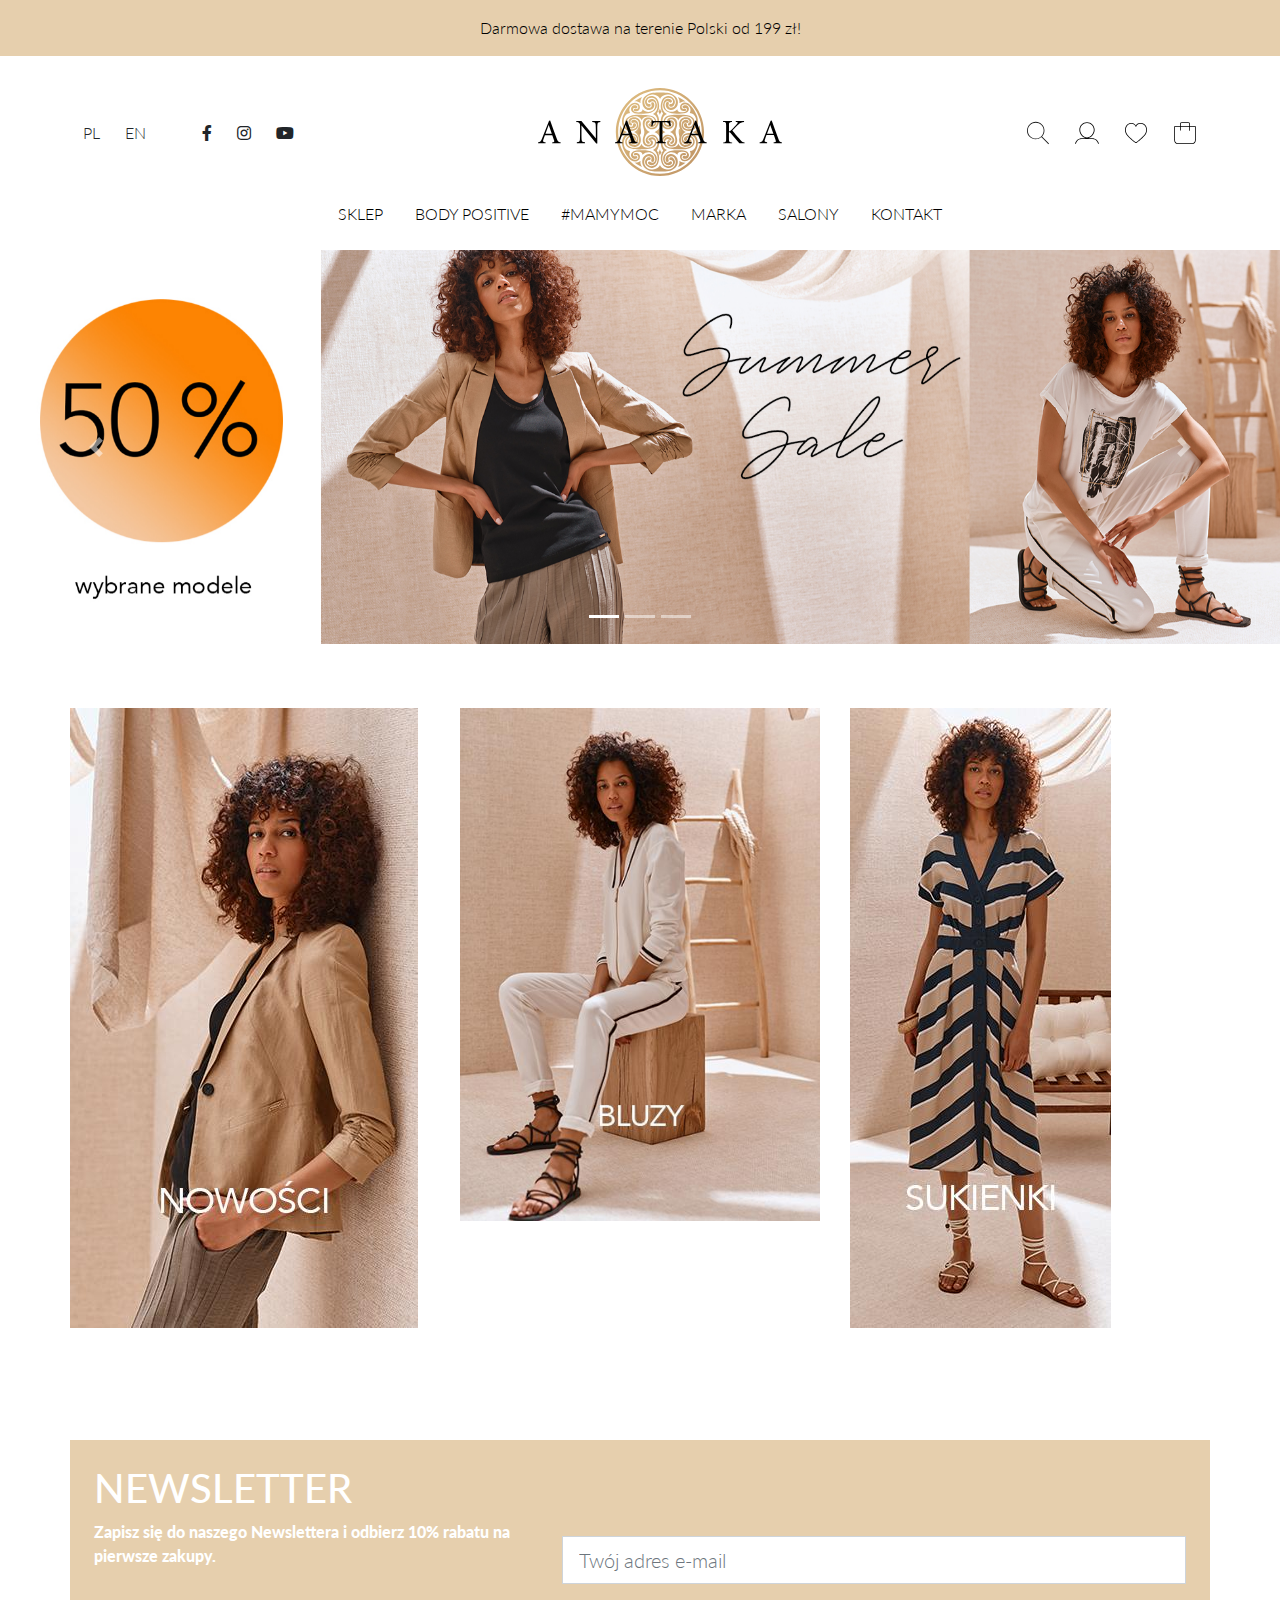
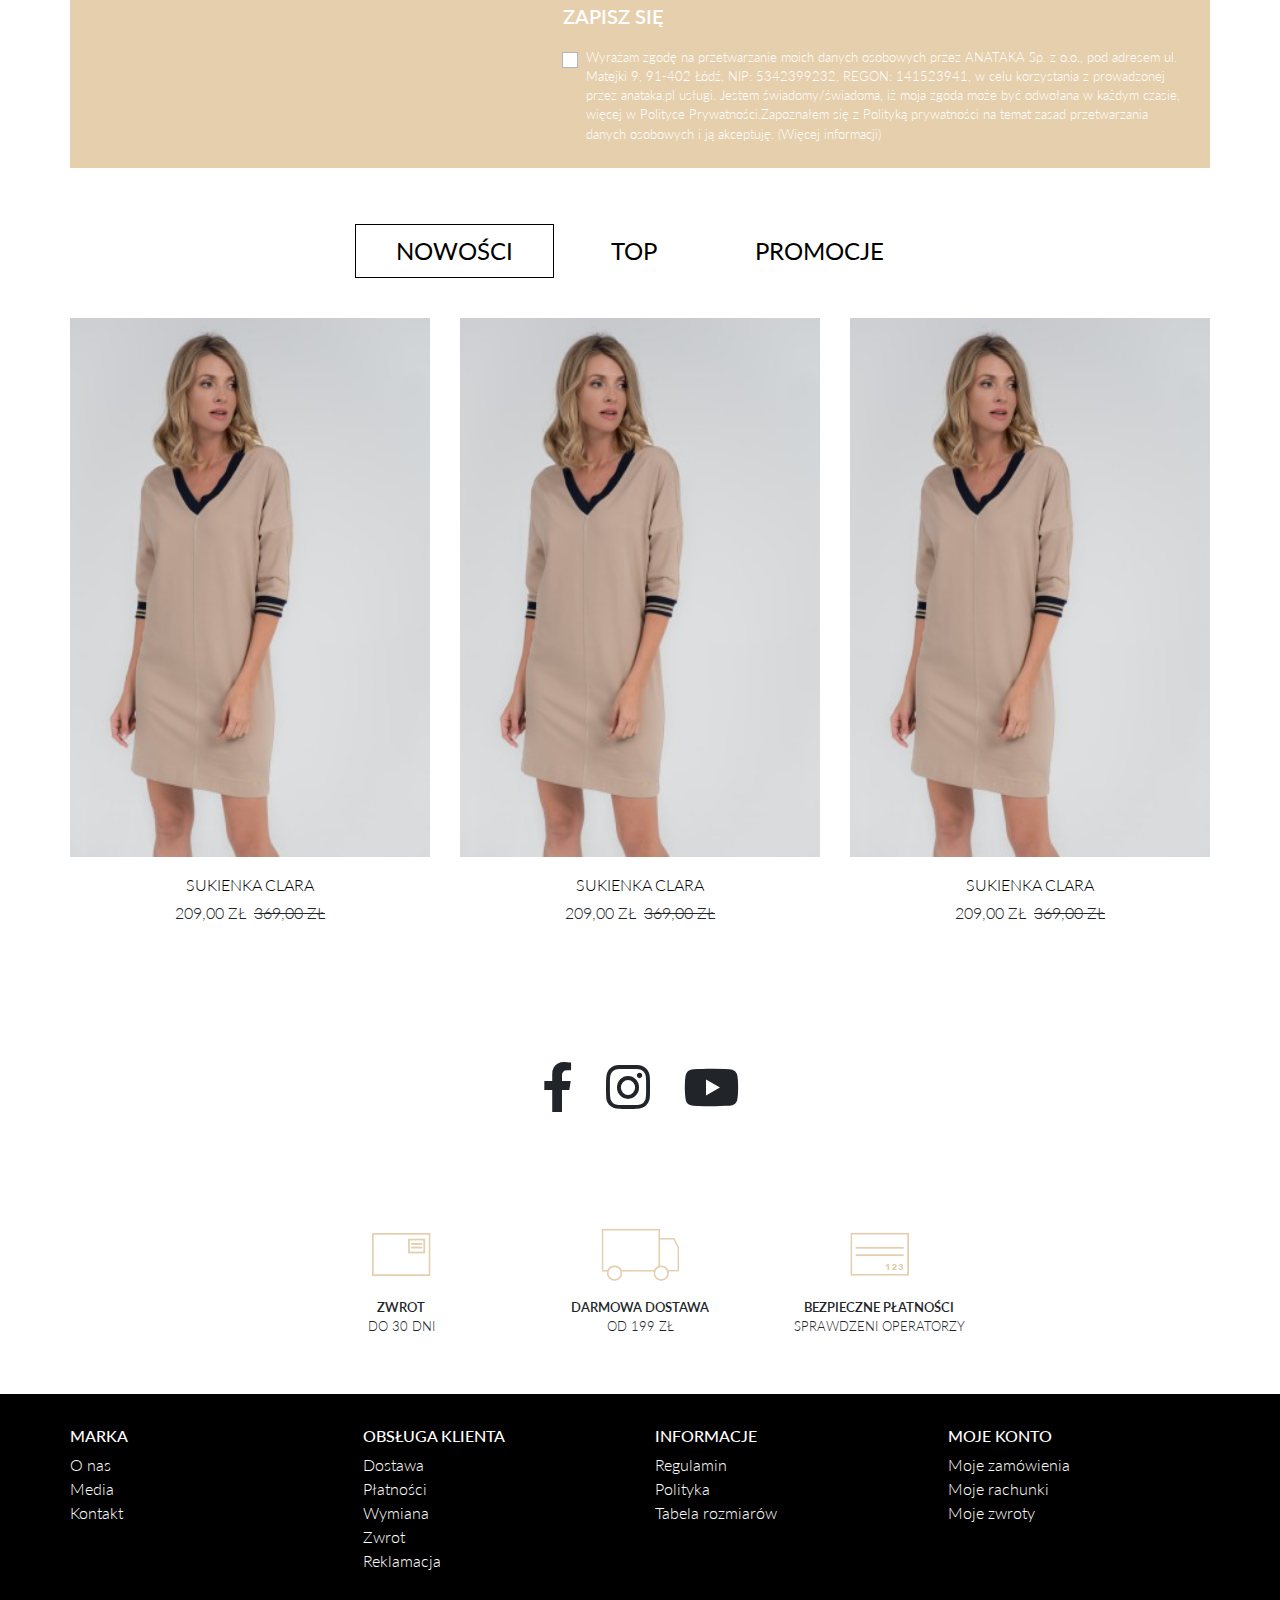
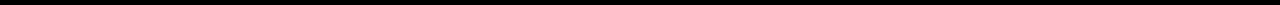
==== index.html @ 1fed1b0b "Update" ====
<!DOCTYPE html>
<html>

<head>
    <meta charset="utf-8">
    <meta name="viewport" content="width=device-width, initial-scale=1.0, shrink-to-fit=no">
    <title>Anataka</title>
    <link rel="stylesheet" href="assets/bootstrap/css/bootstrap.min.css">
    <link rel="stylesheet" href="https://fonts.googleapis.com/css?family=Lato:100,100i,300,300i,400,400i,700,700i,900,900i&amp;subset=latin-ext&amp;display=swap">
    <link rel="stylesheet" href="assets/fonts/fontawesome-all.min.css">
    <link rel="stylesheet" href="assets/fonts/line-awesome.min.css">
    <link rel="stylesheet" href="assets/fonts/simple-line-icons.min.css">
    <link rel="stylesheet" href="assets/css/libs/flickity.css">
    <link rel="stylesheet" href="assets/css/libs/jquery.fancybox.css">
    <link rel="stylesheet" href="assets/css/overrides/flickity.compiled.css">
    <link rel="stylesheet" href="assets/css/components/ratio.compiled.css">
    <link rel="stylesheet" href="assets/css/fx/font-weight.compiled.css">
    <link rel="stylesheet" href="assets/css/fx/opacity.compiled.css">
    <link rel="stylesheet" href="assets/css/fx/sizes.compiled.css">
    <link rel="stylesheet" href="assets/css/components/fullscreen-modal.compiled.css">
    <link rel="stylesheet" href="assets/css/bootstrap/bootstrap-grid.compiled.css">
    <link rel="stylesheet" href="assets/css/bootstrap/bootstrap-reboot.compiled.css">
    <link rel="stylesheet" href="assets/css/bootstrap/bootstrap.compiled.css">
    <link rel="stylesheet" href="assets/css/components/svg.compiled.css">
    <link rel="stylesheet" href="assets/css/page.compiled.css">
    <link rel="stylesheet" href="assets/css/sections/menu.compiled.css">
</head>

<body>
    <div>
        <header>
            <div class="bg-secondary p-3">
                <p class="text-center mb-0"><a href="page.html">Darmowa dostawa na terenie Polski od 199 zł!</a></p>
            </div>
            <div class="pt-3">
                <div class="container">
                    <div class="row justify-content-between align-items-center justify-content-sm-center justify-content-lg-between">
                        <div class="col-12 col-lg-auto order-1 order-lg-2 py-3">
                            <div class="d-flex justify-content-center"><a href="index.html"><img class="img-fluid" src="assets/img/anataka_logo.svg" style="height: 90px;"></a></div>
                        </div>
                        <div class="col-12 col-sm-auto order-2 order-lg-1 py-3">
                            <div class="row justify-content-center">
                                <div class="col-auto">
                                    <div class="btn-group" role="group"><button class="btn" type="button">PL</button><button class="btn" type="button">EN</button></div>
                                </div>
                                <div class="col-auto">
                                    <div class="btn-group" role="group"><button class="btn" type="button"><i class="fab fa-facebook-f"></i></button><button class="btn" type="button"><i class="fab fa-instagram"></i></button><button class="btn" type="button"><i class="fab fa-youtube"></i></button></div>
                                </div>
                            </div>
                        </div>
                        <div class="col-12 col-sm-auto order-3 py-3">
                            <div class="row justify-content-center">
                                <div class="col-auto">
                                    <div class="btn-group align-items-center" role="group"><button class="btn d-flex align-items-center" type="button" data-target="#modal__search" data-toggle="modal"><img class="img-fluid" src="assets/img/icons/ico_search.svg"></button><button class="btn d-flex align-items-center" type="button"><img class="img-fluid" src="assets/img/icons/ico_account.svg"></button><button class="btn d-flex align-items-center" type="button"><img class="img-fluid" src="assets/img/icons/ico_heart.svg"></button><button class="btn d-flex align-items-center" type="button"><img class="img-fluid" src="assets/img/icons/ico_bag.svg"></button><button class="btn d-flex d-lg-none align-items-center" type="button" data-target="#collapse__menu" data-toggle="collapse"><i class="icon-menu" style="font-size: 24px;"></i></button></div>
                                </div>
                            </div>
                        </div>
                    </div>
                </div>
            </div>
        </header>
        <main>
            <div class="mb-3">
                <div class="container">
                    <div class="d-none d-lg-block" id="menu__desktop">
                        <ul class="nav text-uppercase justify-content-center">
                            <li class="nav-item"><a class="nav-link active" href="category.html">Sklep</a>
                                <ul class="list-unstyled mb-0">
                                    <li><a class="text-nowrap d-block font-weight-bolder" href="category.html">Nowości</a></li>
                                    <li><a class="text-nowrap d-block" href="category.html">Do -50%</a></li>
                                    <li><a class="text-nowrap d-block" href="category.html">Tylko on-line</a></li>
                                    <li><a class="text-nowrap d-block" href="category.html">Body Positive</a></li>
                                    <li><a class="text-nowrap d-block" href="category.html">Akcja mamymoc</a></li>
                                    <li><a class="text-nowrap d-block" href="category.html">Sukienki</a></li>
                                    <li><a class="text-nowrap d-block" href="category.html">Spódnice</a></li>
                                    <li><a class="text-nowrap d-block" href="category.html">Spodnie</a></li>
                                    <li><a class="text-nowrap d-block" href="category.html">Swetry</a></li>
                                    <li><a class="text-nowrap d-block" href="category.html">Koszule</a></li>
                                    <li><a class="text-nowrap d-block" href="category.html">Kurtki</a></li>
                                    <li><a class="text-nowrap d-block" href="category.html">Kamizelki</a></li>
                                    <li><a class="text-nowrap d-block" href="category.html">Bluzki</a></li>
                                    <li><a class="text-nowrap d-block" href="category.html">Bluzy</a></li>
                                    <li><a class="text-nowrap d-block" href="category.html">Płaszcze</a></li>
                                    <li><a class="text-nowrap d-block" href="category.html">Żakiety</a></li>
                                    <li><a class="text-nowrap d-block" href="category.html">Wyprzedaż</a></li>
                                    <li><a class="text-nowrap d-block" href="category.html">Akcesoria</a></li>
                                </ul>
                            </li>
                            <li class="nav-item"><a class="nav-link" href="category.html">Body Positive</a></li>
                            <li class="nav-item"><a class="nav-link" href="category.html">#mamymoc</a></li>
                            <li class="nav-item"><a class="nav-link" href="about.html">Marka</a></li>
                            <li class="nav-item"><a class="nav-link" href="shops.html">Salony</a></li>
                            <li class="nav-item"><a class="nav-link" href="contact.html">Kontakt</a></li>
                        </ul>
                    </div>
                    <div class="d-lg-none" id="menu__mobile">
                        <div id="collapse__menu" class="collapse">
                            <ul class="nav flex-column text-uppercase">
                                <li class="nav-item"><span class="d-flex justify-content-between"><a class="active d-flex align-items-center" href="category.html">Sklep</a><button class="btn p-0 btn--noshadow" type="button" data-target="#collapse__menu__1" data-toggle="collapse"><i class="la la-plus"></i></button></span>
                                    <ul class="list-unstyled mb-0 px-3 collapse" id="collapse__menu__1">
                                        <li><a class="text-nowrap d-block font-weight-bolder" href="category.html">Nowości</a></li>
                                        <li><a class="text-nowrap d-block" href="category.html">Do -50%</a></li>
                                        <li><a class="text-nowrap d-block" href="category.html">Tylko on-line</a></li>
                                        <li><a class="text-nowrap d-block" href="category.html">Body Positive</a></li>
                                        <li><a class="text-nowrap d-block" href="category.html">Akcja mamymoc</a></li>
                                        <li><a class="text-nowrap d-block" href="category.html">Sukienki</a></li>
                                        <li><a class="text-nowrap d-block" href="category.html">Spódnice</a></li>
                                        <li><a class="text-nowrap d-block" href="category.html">Spodnie</a></li>
                                        <li><a class="text-nowrap d-block" href="category.html">Swetry</a></li>
                                        <li><a class="text-nowrap d-block" href="category.html">Koszule</a></li>
                                        <li><a class="text-nowrap d-block" href="category.html">Kurtki</a></li>
                                        <li><a class="text-nowrap d-block" href="category.html">Kamizelki</a></li>
                                        <li><a class="text-nowrap d-block" href="category.html">Bluzki</a></li>
                                        <li><a class="text-nowrap d-block" href="category.html">Bluzy</a></li>
                                        <li><a class="text-nowrap d-block" href="category.html">Płaszcze</a></li>
                                        <li><a class="text-nowrap d-block" href="category.html">Żakiety</a></li>
                                        <li><a class="text-nowrap d-block" href="category.html">Wyprzedaż</a></li>
                                        <li><a class="text-nowrap d-block" href="category.html">Akcesoria</a></li>
                                    </ul>
                                </li>
                                <li class="nav-item"><span class="d-flex justify-content-between"><a class="d-flex align-items-center" href="category.html">Body Positive</a></span></li>
                                <li class="nav-item"><span class="d-flex justify-content-between"><a class="d-flex align-items-center" href="category.html">#mamymoc</a></span></li>
                                <li class="nav-item"><span class="d-flex justify-content-between"><a class="d-flex align-items-center" href="about.html">Marka</a></span></li>
                                <li class="nav-item"><span class="d-flex justify-content-between"><a class="d-flex align-items-center" href="shops.html">Salony</a></span></li>
                                <li class="nav-item"><span class="d-flex justify-content-between"><a class="d-flex align-items-center" href="contact.html">Kontakt</a></span></li>
                            </ul>
                        </div>
                    </div>
                </div>
            </div>
            <div>
                <div class="container-fluid p-0">
                    <div class="carousel slide" data-ride="carousel" id="carousel-1">
                        <div class="carousel-inner">
                            <div class="carousel-item active"><a class="d-block" href="category.html"><img class="img-fluid" src="assets/img/banners/ana_ss21_baner_50.jpeg" alt="Slide Image"></a></div>
                            <div class="carousel-item"><a class="d-block" href="category.html"><img class="img-fluid" src="assets/img/banners/ana_aw22_baner_premiera1.jpg" alt="Slide Image"></a></div>
                            <div class="carousel-item"><a class="d-block" href="category.html"><img class="img-fluid" src="assets/img/banners/idealne-sukienki-nad-morze_Anataka.jpeg" alt="Slide Image"></a></div>
                        </div>
                        <div><a class="carousel-control-prev" href="#carousel-1" role="button" data-slide="prev"><span class="carousel-control-prev-icon"></span><span class="sr-only">Previous</span></a><a class="carousel-control-next" href="#carousel-1" role="button" data-slide="next"><span class="carousel-control-next-icon"></span><span class="sr-only">Next</span></a></div>
                        <ol class="carousel-indicators">
                            <li data-target="#carousel-1" data-slide-to="0" class="active"></li>
                            <li data-target="#carousel-1" data-slide-to="1"></li>
                            <li data-target="#carousel-1" data-slide-to="2"></li>
                        </ol>
                    </div>
                </div>
            </div>
            <div class="py-5">
                <div class="container">
                    <div class="row">
                        <div class="col-12 col-sm-6 col-md-4 py-3">
                            <div class="d-flex justify-content-center justify-content-md-start"><a class="d-inline-block" href="category.html"><img class="img-fluid" src="assets/img/promo/promo_1.jpeg"></a></div>
                        </div>
                        <div class="col-12 col-sm-6 col-md-4 py-3">
                            <div class="d-flex justify-content-center justify-content-md-start"><a class="d-inline-block" href="category.html"><img class="img-fluid" src="assets/img/promo/promo_2.jpeg"></a></div>
                        </div>
                        <div class="col-12 col-sm-12 col-md-4 py-3">
                            <div class="d-flex justify-content-center justify-content-md-start"><a class="d-inline-block" href="category.html"><img class="img-fluid" src="assets/img/promo/promo-3.jpeg"></a></div>
                        </div>
                    </div>
                </div>
            </div>
            <div class="mt-5">
                <div class="container">
                    <div class="text-white bg-secondary py-2 px-4">
                        <div class="row">
                            <div class="col-12 col-xl-5 py-3 mb-xl-5">
                                <h1 class="text-uppercase">Newsletter</h1>
                                <p class="mb-0 font-weight-bold"><strong>Zapisz się do naszego Newslettera i odbierz 10% rabatu na pierwsze zakupy.</strong><br></p>
                            </div>
                            <div class="col-12 col-xl-7 py-3">
                                <form class="mt-xl-4 pt-xl-5">
                                    <div class="form-group"><input class="form-control form-control-lg" type="text" placeholder="Twój adres e-mail"></div>
                                    <div class="form-group"><button class="btn btn-lg text-uppercase text-white p-0 font-weight-bold" type="button">Zapisz się</button></div>
                                    <div class="form-group mb-0">
                                        <div class="custom-control custom-checkbox"><input class="custom-control-input" type="checkbox" id="formCheck-1"><label class="custom-control-label" for="formCheck-1"><small class="d-block">Wyrażam zgodę na przetwarzanie moich danych osobowych przez ANATAKA Sp. z o.o., pod adresem ul. Matejki 9, 91-402 Łódź, NIP: 5342399232, REGON: 141523941, w celu korzystania z prowadzonej przez anataka.pl usługi. Jestem świadomy/świadoma, iż moja zgoda może być odwołana w każdym czasie, więcej w Polityce Prywatności.Zapoznałem się z Polityką prywatności na temat zasad przetwarzania danych osobowych i ją akceptuję. (Więcej informacji)<br></small></label></div>
                                    </div>
                                </form>
                            </div>
                        </div>
                    </div>
                </div>
            </div>
            <div class="py-5">
                <div class="container">
                    <div id="tabs__promo">
                        <ul class="nav nav-pills text-uppercase justify-content-center mb-3 pills--bordered pills--lg" role="tablist">
                            <li class="nav-item" role="presentation"><a class="nav-link active" role="tab" data-toggle="pill" href="#tab-1">Nowości</a></li>
                            <li class="nav-item" role="presentation"><a class="nav-link" role="tab" data-toggle="pill" href="#tab-2">Top</a></li>
                            <li class="nav-item" role="presentation"><a class="nav-link" role="tab" data-toggle="pill" href="#tab-3">Promocje</a></li>
                        </ul>
                        <div class="tab-content">
                            <div class="tab-pane fade show active" role="tabpanel" id="tab-1">
                                <div class="overflow-hidden">
                                    <div class="row flex-nowrap flickity--slider">
                                        <div class="col-12 col-sm-6 col-lg-4 py-3">
                                            <div class="card border-0"><a class="d-block" href="product.html">
                                                    <div class="mb-3">
                                                        <div><img class="img-fluid w-100" src="assets/img/products/sukienka-clara.jpeg"></div>
                                                    </div>
                                                </a>
                                                <div class="card-body p-0">
                                                    <p class="text-uppercase text-center card-text mb-1"><a href="product.html">SUKIENKA CLARA</a></p>
                                                    <ul class="list-inline text-uppercase d-flex justify-content-center">
                                                        <li class="list-inline-item">209,00 zł</li>
                                                        <li class="list-inline-item"><span style="text-decoration: line-through;">369,00 zł</span></li>
                                                    </ul>
                                                </div>
                                            </div>
                                        </div>
                                        <div class="col-12 col-sm-6 col-lg-4 py-3">
                                            <div class="card border-0"><a class="d-block" href="product.html">
                                                    <div class="mb-3">
                                                        <div><img class="img-fluid w-100" src="assets/img/products/sukienka-clara.jpeg"></div>
                                                    </div>
                                                </a>
                                                <div class="card-body p-0">
                                                    <p class="text-uppercase text-center card-text mb-1"><a href="product.html">SUKIENKA CLARA</a></p>
                                                    <ul class="list-inline text-uppercase d-flex justify-content-center">
                                                        <li class="list-inline-item">209,00 zł</li>
                                                        <li class="list-inline-item"><span style="text-decoration: line-through;">369,00 zł</span></li>
                                                    </ul>
                                                </div>
                                            </div>
                                        </div>
                                        <div class="col-12 col-sm-6 col-lg-4 py-3">
                                            <div class="card border-0"><a class="d-block" href="product.html">
                                                    <div class="mb-3">
                                                        <div><img class="img-fluid w-100" src="assets/img/products/sukienka-clara.jpeg"></div>
                                                    </div>
                                                </a>
                                                <div class="card-body p-0">
                                                    <p class="text-uppercase text-center card-text mb-1"><a href="product.html">SUKIENKA CLARA</a></p>
                                                    <ul class="list-inline text-uppercase d-flex justify-content-center">
                                                        <li class="list-inline-item">209,00 zł</li>
                                                        <li class="list-inline-item"><span style="text-decoration: line-through;">369,00 zł</span></li>
                                                    </ul>
                                                </div>
                                            </div>
                                        </div>
                                        <div class="col-12 col-sm-6 col-lg-4 py-3">
                                            <div class="card border-0"><a class="d-block" href="product.html">
                                                    <div class="mb-3">
                                                        <div><img class="img-fluid w-100" src="assets/img/products/sukienka-clara.jpeg"></div>
                                                    </div>
                                                </a>
                                                <div class="card-body p-0">
                                                    <p class="text-uppercase text-center card-text mb-1"><a href="product.html">SUKIENKA CLARA</a></p>
                                                    <ul class="list-inline text-uppercase d-flex justify-content-center">
                                                        <li class="list-inline-item">209,00 zł</li>
                                                        <li class="list-inline-item"><span style="text-decoration: line-through;">369,00 zł</span></li>
                                                    </ul>
                                                </div>
                                            </div>
                                        </div>
                                        <div class="col-12 col-sm-6 col-lg-4 py-3">
                                            <div class="card border-0"><a class="d-block" href="product.html">
                                                    <div class="mb-3">
                                                        <div><img class="img-fluid w-100" src="assets/img/products/sukienka-clara.jpeg"></div>
                                                    </div>
                                                </a>
                                                <div class="card-body p-0">
                                                    <p class="text-uppercase text-center card-text mb-1"><a href="product.html">SUKIENKA CLARA</a></p>
                                                    <ul class="list-inline text-uppercase d-flex justify-content-center">
                                                        <li class="list-inline-item">209,00 zł</li>
                                                        <li class="list-inline-item"><span style="text-decoration: line-through;">369,00 zł</span></li>
                                                    </ul>
                                                </div>
                                            </div>
                                        </div>
                                        <div class="col-12 col-sm-6 col-lg-4 py-3">
                                            <div class="card border-0"><a class="d-block" href="product.html">
                                                    <div class="mb-3">
                                                        <div><img class="img-fluid w-100" src="assets/img/products/sukienka-clara.jpeg"></div>
                                                    </div>
                                                </a>
                                                <div class="card-body p-0">
                                                    <p class="text-uppercase text-center card-text mb-1"><a href="product.html">SUKIENKA CLARA</a></p>
                                                    <ul class="list-inline text-uppercase d-flex justify-content-center">
                                                        <li class="list-inline-item">209,00 zł</li>
                                                        <li class="list-inline-item"><span style="text-decoration: line-through;">369,00 zł</span></li>
                                                    </ul>
                                                </div>
                                            </div>
                                        </div>
                                    </div>
                                </div>
                            </div>
                            <div class="tab-pane fade" role="tabpanel" id="tab-2">
                                <div class="overflow-hidden">
                                    <div class="row flex-nowrap flickity--slider">
                                        <div class="col-12 col-sm-6 col-lg-4 py-3">
                                            <div class="card border-0"><a class="d-block" href="product.html">
                                                    <div class="mb-3">
                                                        <div><img class="img-fluid w-100" src="assets/img/products/sukienka-clara.jpeg"></div>
                                                    </div>
                                                </a>
                                                <div class="card-body p-0">
                                                    <p class="text-uppercase text-center card-text mb-1"><a href="product.html">SUKIENKA CLARA</a></p>
                                                    <ul class="list-inline text-uppercase d-flex justify-content-center">
                                                        <li class="list-inline-item">209,00 zł</li>
                                                        <li class="list-inline-item"><span style="text-decoration: line-through;">369,00 zł</span></li>
                                                    </ul>
                                                </div>
                                            </div>
                                        </div>
                                        <div class="col-12 col-sm-6 col-lg-4 py-3">
                                            <div class="card border-0"><a class="d-block" href="product.html">
                                                    <div class="mb-3">
                                                        <div><img class="img-fluid w-100" src="assets/img/products/sukienka-clara.jpeg"></div>
                                                    </div>
                                                </a>
                                                <div class="card-body p-0">
                                                    <p class="text-uppercase text-center card-text mb-1"><a href="product.html">SUKIENKA CLARA</a></p>
                                                    <ul class="list-inline text-uppercase d-flex justify-content-center">
                                                        <li class="list-inline-item">209,00 zł</li>
                                                        <li class="list-inline-item"><span style="text-decoration: line-through;">369,00 zł</span></li>
                                                    </ul>
                                                </div>
                                            </div>
                                        </div>
                                        <div class="col-12 col-sm-6 col-lg-4 py-3">
                                            <div class="card border-0"><a class="d-block" href="product.html">
                                                    <div class="mb-3">
                                                        <div><img class="img-fluid w-100" src="assets/img/products/sukienka-clara.jpeg"></div>
                                                    </div>
                                                </a>
                                                <div class="card-body p-0">
                                                    <p class="text-uppercase text-center card-text mb-1"><a href="product.html">SUKIENKA CLARA</a></p>
                                                    <ul class="list-inline text-uppercase d-flex justify-content-center">
                                                        <li class="list-inline-item">209,00 zł</li>
                                                        <li class="list-inline-item"><span style="text-decoration: line-through;">369,00 zł</span></li>
                                                    </ul>
                                                </div>
                                            </div>
                                        </div>
                                        <div class="col-12 col-sm-6 col-lg-4 py-3">
                                            <div class="card border-0"><a class="d-block" href="product.html">
                                                    <div class="mb-3">
                                                        <div><img class="img-fluid w-100" src="assets/img/products/sukienka-clara.jpeg"></div>
                                                    </div>
                                                </a>
                                                <div class="card-body p-0">
                                                    <p class="text-uppercase text-center card-text mb-1"><a href="product.html">SUKIENKA CLARA</a></p>
                                                    <ul class="list-inline text-uppercase d-flex justify-content-center">
                                                        <li class="list-inline-item">209,00 zł</li>
                                                        <li class="list-inline-item"><span style="text-decoration: line-through;">369,00 zł</span></li>
                                                    </ul>
                                                </div>
                                            </div>
                                        </div>
                                        <div class="col-12 col-sm-6 col-lg-4 py-3">
                                            <div class="card border-0"><a class="d-block" href="product.html">
                                                    <div class="mb-3">
                                                        <div><img class="img-fluid w-100" src="assets/img/products/sukienka-clara.jpeg"></div>
                                                    </div>
                                                </a>
                                                <div class="card-body p-0">
                                                    <p class="text-uppercase text-center card-text mb-1"><a href="product.html">SUKIENKA CLARA</a></p>
                                                    <ul class="list-inline text-uppercase d-flex justify-content-center">
                                                        <li class="list-inline-item">209,00 zł</li>
                                                        <li class="list-inline-item"><span style="text-decoration: line-through;">369,00 zł</span></li>
                                                    </ul>
                                                </div>
                                            </div>
                                        </div>
                                        <div class="col-12 col-sm-6 col-lg-4 py-3">
                                            <div class="card border-0"><a class="d-block" href="product.html">
                                                    <div class="mb-3">
                                                        <div><img class="img-fluid w-100" src="assets/img/products/sukienka-clara.jpeg"></div>
                                                    </div>
                                                </a>
                                                <div class="card-body p-0">
                                                    <p class="text-uppercase text-center card-text mb-1"><a href="product.html">SUKIENKA CLARA</a></p>
                                                    <ul class="list-inline text-uppercase d-flex justify-content-center">
                                                        <li class="list-inline-item">209,00 zł</li>
                                                        <li class="list-inline-item"><span style="text-decoration: line-through;">369,00 zł</span></li>
                                                    </ul>
                                                </div>
                                            </div>
                                        </div>
                                    </div>
                                </div>
                            </div>
                            <div class="tab-pane fade" role="tabpanel" id="tab-3">
                                <div class="overflow-hidden">
                                    <div class="row flex-nowrap flickity--slider">
                                        <div class="col-12 col-sm-6 col-lg-4 py-3">
                                            <div class="card border-0"><a class="d-block" href="product.html">
                                                    <div class="mb-3">
                                                        <div><img class="img-fluid w-100" src="assets/img/products/sukienka-clara.jpeg"></div>
                                                    </div>
                                                </a>
                                                <div class="card-body p-0">
                                                    <p class="text-uppercase text-center card-text mb-1"><a href="product.html">SUKIENKA CLARA</a></p>
                                                    <ul class="list-inline text-uppercase d-flex justify-content-center">
                                                        <li class="list-inline-item">209,00 zł</li>
                                                        <li class="list-inline-item"><span style="text-decoration: line-through;">369,00 zł</span></li>
                                                    </ul>
                                                </div>
                                            </div>
                                        </div>
                                        <div class="col-12 col-sm-6 col-lg-4 py-3">
                                            <div class="card border-0"><a class="d-block" href="product.html">
                                                    <div class="mb-3">
                                                        <div><img class="img-fluid w-100" src="assets/img/products/sukienka-clara.jpeg"></div>
                                                    </div>
                                                </a>
                                                <div class="card-body p-0">
                                                    <p class="text-uppercase text-center card-text mb-1"><a href="product.html">SUKIENKA CLARA</a></p>
                                                    <ul class="list-inline text-uppercase d-flex justify-content-center">
                                                        <li class="list-inline-item">209,00 zł</li>
                                                        <li class="list-inline-item"><span style="text-decoration: line-through;">369,00 zł</span></li>
                                                    </ul>
                                                </div>
                                            </div>
                                        </div>
                                        <div class="col-12 col-sm-6 col-lg-4 py-3">
                                            <div class="card border-0"><a class="d-block" href="product.html">
                                                    <div class="mb-3">
                                                        <div><img class="img-fluid w-100" src="assets/img/products/sukienka-clara.jpeg"></div>
                                                    </div>
                                                </a>
                                                <div class="card-body p-0">
                                                    <p class="text-uppercase text-center card-text mb-1"><a href="product.html">SUKIENKA CLARA</a></p>
                                                    <ul class="list-inline text-uppercase d-flex justify-content-center">
                                                        <li class="list-inline-item">209,00 zł</li>
                                                        <li class="list-inline-item"><span style="text-decoration: line-through;">369,00 zł</span></li>
                                                    </ul>
                                                </div>
                                            </div>
                                        </div>
                                        <div class="col-12 col-sm-6 col-lg-4 py-3">
                                            <div class="card border-0"><a class="d-block" href="product.html">
                                                    <div class="mb-3">
                                                        <div><img class="img-fluid w-100" src="assets/img/products/sukienka-clara.jpeg"></div>
                                                    </div>
                                                </a>
                                                <div class="card-body p-0">
                                                    <p class="text-uppercase text-center card-text mb-1"><a href="product.html">SUKIENKA CLARA</a></p>
                                                    <ul class="list-inline text-uppercase d-flex justify-content-center">
                                                        <li class="list-inline-item">209,00 zł</li>
                                                        <li class="list-inline-item"><span style="text-decoration: line-through;">369,00 zł</span></li>
                                                    </ul>
                                                </div>
                                            </div>
                                        </div>
                                        <div class="col-12 col-sm-6 col-lg-4 py-3">
                                            <div class="card border-0"><a class="d-block" href="product.html">
                                                    <div class="mb-3">
                                                        <div><img class="img-fluid w-100" src="assets/img/products/sukienka-clara.jpeg"></div>
                                                    </div>
                                                </a>
                                                <div class="card-body p-0">
                                                    <p class="text-uppercase text-center card-text mb-1"><a href="product.html">SUKIENKA CLARA</a></p>
                                                    <ul class="list-inline text-uppercase d-flex justify-content-center">
                                                        <li class="list-inline-item">209,00 zł</li>
                                                        <li class="list-inline-item"><span style="text-decoration: line-through;">369,00 zł</span></li>
                                                    </ul>
                                                </div>
                                            </div>
                                        </div>
                                        <div class="col-12 col-sm-6 col-lg-4 py-3">
                                            <div class="card border-0"><a class="d-block" href="product.html">
                                                    <div class="mb-3">
                                                        <div><img class="img-fluid w-100" src="assets/img/products/sukienka-clara.jpeg"></div>
                                                    </div>
                                                </a>
                                                <div class="card-body p-0">
                                                    <p class="text-uppercase text-center card-text mb-1"><a href="product.html">SUKIENKA CLARA</a></p>
                                                    <ul class="list-inline text-uppercase d-flex justify-content-center">
                                                        <li class="list-inline-item">209,00 zł</li>
                                                        <li class="list-inline-item"><span style="text-decoration: line-through;">369,00 zł</span></li>
                                                    </ul>
                                                </div>
                                            </div>
                                        </div>
                                    </div>
                                </div>
                            </div>
                        </div>
                    </div>
                </div>
            </div>
            <div class="py-5">
                <div class="container">
                    <div class="d-flex justify-content-center">
                        <div class="btn-group" role="group"><button class="btn btn-lg btn--noshadow" type="button"><i class="fab fa-facebook-f" style="font-size: 50px;"></i></button><button class="btn btn-lg btn--noshadow" type="button"><i class="fab fa-instagram" style="font-size: 50px;"></i></button><button class="btn btn-lg btn--noshadow" type="button"><i class="fab fa-youtube" style="font-size: 50px;"></i></button></div>
                    </div>
                </div>
            </div>
            <div class="py-5">
                <div class="container">
                    <div class="d-flex justify-content-center">
                        <div class="btn-group btn-group-lg flex-wrap" role="group"><button class="btn text-uppercase btn--noshadow" type="button" style="width: 240px;"><span class="d-flex justify-content-center align-items-center mb-3" style="height: 55px;"><img class="img-fluid" src="assets/img/icons/pikto1.png"></span><small class="d-block font-weight-bold" style="font-size: small;">Zwrot</small><small class="d-block" style="font-size: small;">do 30 dni</small></button><button class="btn text-uppercase btn--noshadow" type="button" style="width: 240px;"><span class="d-flex justify-content-center align-items-center mb-3" style="height: 55px;"><img class="img-fluid" src="assets/img/icons/pikto2.png"></span><small class="d-block font-weight-bold" style="font-size: small;">Darmowa dostawa</small><small class="d-block" style="font-size: small;">od 199 zł</small></button><button class="btn text-uppercase btn--noshadow" type="button" style="width: 240px;"><span class="d-flex justify-content-center align-items-center mb-3" style="height: 55px;"><img class="img-fluid" src="assets/img/icons/pikto3.png"></span><small class="d-block font-weight-bold" style="font-size: small;">Bezpieczne płatności</small><small class="d-block" style="font-size: small;">sprawdzeni operatorzy</small></button></div>
                    </div>
                </div>
            </div>
        </main>
        <footer>
            <div class="text-white bg-primary py-3">
                <div class="container">
                    <div class="row">
                        <div class="col-12 col-sm-6 col-lg-3 py-3">
                            <h3 class="text-uppercase h6">Marka</h3>
                            <ul class="list-unstyled mb-0">
                                <li><a class="text-white" href="about.html">O nas</a></li>
                                <li><a class="text-white" href="page.html">Media</a></li>
                                <li><a class="text-white" href="contact.html">Kontakt</a></li>
                            </ul>
                        </div>
                        <div class="col-12 col-sm-6 col-lg-3 py-3">
                            <h3 class="text-uppercase h6">Obsługa klienta</h3>
                            <ul class="list-unstyled mb-0">
                                <li><a class="text-white" href="page.html">Dostawa</a></li>
                                <li><a class="text-white" href="page.html">Płatności</a></li>
                                <li><a class="text-white" href="page.html">Wymiana</a></li>
                                <li><a class="text-white" href="page.html">Zwrot</a></li>
                                <li><a class="text-white" href="page.html">Reklamacja</a></li>
                            </ul>
                        </div>
                        <div class="col-12 col-sm-6 col-lg-3 py-3">
                            <h3 class="text-uppercase h6">Informacje</h3>
                            <ul class="list-unstyled mb-0">
                                <li><a class="text-white" href="page.html">Regulamin</a></li>
                                <li><a class="text-white" href="page.html">Polityka</a></li>
                                <li><a class="text-white" href="sizes.html">Tabela rozmiarów</a></li>
                            </ul>
                        </div>
                        <div class="col-12 col-sm-6 col-lg-3 py-3">
                            <h3 class="text-uppercase h6">Moje konto</h3>
                            <ul class="list-unstyled mb-0">
                                <li><a class="text-white" href="#">Moje zamówienia</a></li>
                                <li><a class="text-white" href="#">Moje rachunki</a></li>
                                <li><a class="text-white" href="#">Moje zwroty</a></li>
                            </ul>
                        </div>
                    </div>
                </div>
            </div>
        </footer>
    </div>
    <div>
        <div class="modal fade" role="dialog" tabindex="-1" id="modal__search" data-backdrop="static" data-keyboard="false">
            <div class="modal-dialog modal-dialog-centered" role="document">
                <div class="modal-content">
                    <div class="modal-body p-0">
                        <div>
                            <div class="row no-gutters justify-content-end">
                                <div class="col-auto"><button class="btn btn-lg d-flex align-items-center p-2" type="button" data-target="#modal__search" data-toggle="modal"><i class="la la-times"></i></button></div>
                            </div>
                        </div>
                        <form>
                            <div class="p-5">
                                <div class="form-row mb-3">
                                    <div class="col"><input class="form-control form-control-lg" type="text" placeholder="Wpisz nazwę produktu"></div>
                                </div>
                                <div class="form-row">
                                    <div class="col">
                                        <div class="d-flex justify-content-end"><button class="btn btn-primary font-weight-bold" type="button">Wyszukaj w sklepie</button></div>
                                    </div>
                                </div>
                            </div>
                        </form>
                    </div>
                </div>
            </div>
        </div>
    </div>
    <script src="assets/js/jquery.min.js"></script>
    <script src="assets/bootstrap/js/bootstrap.min.js"></script>
    <script src="assets/js/libs/jquery.fancybox.js"></script>
    <script src="assets/js/libs/flickity.pkgd.min.js"></script>
    <script src="assets/js/triggers/flickity.js"></script>
    <script src="assets/js/components/svg.js"></script>
    <script src="assets/js/page.js"></script>
</body>

</html>
---- assets/fonts/line-awesome.min.css ----
/*!
 *  Line Awesome 1.1.0 by @icons_8 - https://icons8.com/line-awesome
 *  License - https://icons8.com/good-boy-license/ (Font: SIL OFL 1.1, CSS: MIT License)
 *
 * Made with love by Icons8 [ https://icons8.com/ ] using FontCustom [ https://github.com/FontCustom/fontcustom ]
 *
 * Contacts:
 *    [ https://icons8.com/contact ]
 *
 * Follow Icon8 on
 *    Twitter [ https://twitter.com/icons_8 ]
 *    Facebook [ https://www.facebook.com/Icons8 ]
 *    Google+ [ https://plus.google.com/+Icons8 ]
 *    GitHub [ https://github.com/icons8 ]
 */.la,.la-stack{display:inline-block}.la-fw,.la-li{text-align:center}@font-face{font-family:LineAwesome;src:url(../fonts/line-awesome.eot?v=1.1.);src:url(../fonts/line-awesome.eot??v=1.1.#iefix) format("embedded-opentype"),url(../fonts/line-awesome.woff2?v=1.1.) format("woff2"),url(../fonts/line-awesome.woff?v=1.1.) format("woff"),url(../fonts/line-awesome.ttf?v=1.1.) format("truetype"),url(../fonts/line-awesome.svg?v=1.1.#fa) format("svg");font-weight:400;font-style:normal}@media screen and (-webkit-min-device-pixel-ratio:0){@font-face{font-family:LineAwesome;src:url(../fonts/line-awesome.svg?v=1.1.#fa) format("svg")}}.la{font:normal normal normal 16px/1 LineAwesome;font-size:inherit;text-decoration:inherit;text-rendering:optimizeLegibility;text-transform:none;-moz-osx-font-smoothing:grayscale;-webkit-font-smoothing:antialiased;font-smoothing:antialiased}.la-lg{font-size:1.33333333em;line-height:.75em;vertical-align:-15%}.la-2x{font-size:2em}.la-3x{font-size:3em}.la-4x{font-size:4em}.la-5x{font-size:5em}.la-fw{width:1.28571429em}.la-ul{padding-left:0;margin-left:2.14285714em;list-style-type:none}.la-ul>li{position:relative}.la-li{position:absolute;left:-2.14285714em;width:2.14285714em;top:.14285714em}.la-li.la-lg{left:-1.85714286em}.la-border{padding:.2em .25em .15em;border:.08em solid #eee;border-radius:.1em}.pull-right{float:right}.pull-left{float:left}.li.pull-left{margin-right:.3em}.li.pull-right{margin-left:.3em}.la-spin{-webkit-animation:fa-spin 2s infinite linear;animation:fa-spin 2s infinite linear}@-webkit-keyframes fa-spin{0%{-webkit-transform:rotate(0);transform:rotate(0)}100%{-webkit-transform:rotate(359deg);transform:rotate(359deg)}}@keyframes fa-spin{0%{-webkit-transform:rotate(0);transform:rotate(0)}100%{-webkit-transform:rotate(359deg);transform:rotate(359deg)}}.la-rotate-90{filter:progid:DXImageTransform.Microsoft.BasicImage(rotation=1);-webkit-transform:rotate(90deg);-ms-transform:rotate(90deg);transform:rotate(90deg)}.la-rotate-180{filter:progid:DXImageTransform.Microsoft.BasicImage(rotation=2);-webkit-transform:rotate(180deg);-ms-transform:rotate(180deg);transform:rotate(180deg)}.la-rotate-270{filter:progid:DXImageTransform.Microsoft.BasicImage(rotation=3);-webkit-transform:rotate(270deg);-ms-transform:rotate(270deg);transform:rotate(270deg)}.la-flip-horizontal{filter:progid:DXImageTransform.Microsoft.BasicImage(rotation=0, mirror=1);-webkit-transform:scale(-1,1);-ms-transform:scale(-1,1);transform:scale(-1,1)}.la-flip-vertical{filter:progid:DXImageTransform.Microsoft.BasicImage(rotation=2, mirror=1);-webkit-transform:scale(1,-1);-ms-transform:scale(1,-1);transform:scale(1,-1)}:root .la-flip-horizontal,:root .la-flip-vertical,:root .la-rotate-180,:root .la-rotate-270,:root .la-rotate-90{filter:none}.la-stack{position:relative;width:2em;height:2em;line-height:2em;vertical-align:middle}.la-stack-1x,.la-stack-2x{position:absolute;left:0;width:100%;text-align:center}.la-stack-1x{line-height:inherit}.la-stack-2x{font-size:2em}.la-inverse{color:#fff}.la-500px:before{content:"\f100"}.la-adjust:before{content:"\f101"}.la-adn:before{content:"\f102"}.la-align-center:before{content:"\f103"}.la-align-justify:before{content:"\f104"}.la-align-left:before{content:"\f105"}.la-align-right:before{content:"\f106"}.la-amazon:before{content:"\f107"}.la-ambulance:before{content:"\f108"}.la-anchor:before{content:"\f109"}.la-android:before{content:"\f10a"}.la-angellist:before{content:"\f10b"}.la-angle-double-down:before{content:"\f10c"}.la-angle-double-left:before{content:"\f10d"}.la-angle-double-right:before{content:"\f10e"}.la-angle-double-up:before{content:"\f10f"}.la-angle-down:before{content:"\f110"}.la-angle-left:before{content:"\f111"}.la-angle-right:before{content:"\f112"}.la-angle-up:before{content:"\f113"}.la-apple:before{content:"\f114"}.la-archive:before{content:"\f115"}.la-area-chart:before{content:"\f116"}.la-arrow-circle-down:before{content:"\f117"}.la-arrow-circle-left:before{content:"\f118"}.la-arrow-circle-o-down:before{content:"\f119"}.la-arrow-circle-o-left:before{content:"\f11a"}.la-arrow-circle-o-right:before{content:"\f11b"}.la-arrow-circle-o-up:before{content:"\f11c"}.la-arrow-circle-right:before{content:"\f11d"}.la-arrow-circle-up:before{content:"\f11e"}.la-arrow-down:before{content:"\f11f"}.la-arrow-left:before{content:"\f120"}.la-arrow-right:before{content:"\f121"}.la-arrow-up:before{content:"\f122"}.la-arrows:before{content:"\f123"}.la-arrows-alt:before{content:"\f124"}.la-arrows-h:before{content:"\f125"}.la-arrows-v:before{content:"\f126"}.la-asterisk:before{content:"\f127"}.la-at:before{content:"\f128"}.la-automobile:before{content:"\f129"}.la-backward:before{content:"\f12a"}.la-balance-scale:before{content:"\f12b"}.la-ban:before{content:"\f12c"}.la-bank:before{content:"\f12d"}.la-bar-chart:before{content:"\f12e"}.la-bar-chart-o:before{content:"\f12f"}.la-barcode:before{content:"\f130"}.la-bars:before{content:"\f131"}.la-battery-0:before{content:"\f132"}.la-battery-1:before{content:"\f133"}.la-battery-2:before{content:"\f134"}.la-battery-3:before{content:"\f135"}.la-battery-4:before{content:"\f136"}.la-battery-empty:before{content:"\f137"}.la-battery-full:before{content:"\f138"}.la-battery-half:before{content:"\f139"}.la-battery-quarter:before{content:"\f13a"}.la-battery-three-quarters:before{content:"\f13b"}.la-bed:before{content:"\f13c"}.la-beer:before{content:"\f13d"}.la-behance:before{content:"\f13e"}.la-behance-square:before{content:"\f13f"}.la-bell:before{content:"\f140"}.la-bell-o:before{content:"\f141"}.la-bell-slash:before{content:"\f142"}.la-bell-slash-o:before{content:"\f143"}.la-bicycle:before{content:"\f144"}.la-binoculars:before{content:"\f145"}.la-birthday-cake:before{content:"\f146"}.la-bitbucket:before{content:"\f147"}.la-bitbucket-square:before{content:"\f148"}.la-bitcoin:before{content:"\f149"}.la-black-tie:before{content:"\f14a"}.la-bold:before{content:"\f14b"}.la-bolt:before{content:"\f14c"}.la-bomb:before{content:"\f14d"}.la-book:before{content:"\f14e"}.la-bookmark:before{content:"\f14f"}.la-bookmark-o:before{content:"\f150"}.la-briefcase:before{content:"\f151"}.la-btc:before{content:"\f152"}.la-bug:before{content:"\f153"}.la-building:before{content:"\f154"}.la-building-o:before{content:"\f155"}.la-bullhorn:before{content:"\f156"}.la-bullseye:before{content:"\f157"}.la-bus:before{content:"\f158"}.la-buysellads:before{content:"\f159"}.la-cab:before{content:"\f15a"}.la-calculator:before{content:"\f15b"}.la-calendar:before{content:"\f15c"}.la-calendar-check-o:before{content:"\f15d"}.la-calendar-minus-o:before{content:"\f15e"}.la-calendar-o:before{content:"\f15f"}.la-calendar-plus-o:before{content:"\f160"}.la-calendar-times-o:before{content:"\f161"}.la-camera:before{content:"\f162"}.la-camera-retro:before{content:"\f163"}.la-car:before{content:"\f164"}.la-caret-down:before{content:"\f165"}.la-caret-left:before{content:"\f166"}.la-caret-right:before{content:"\f167"}.la-caret-square-o-down:before,.la-toggle-down:before{content:"\f168"}.la-caret-square-o-left:before,.la-toggle-left:before{content:"\f169"}.la-caret-square-o-right:before,.la-toggle-right:before{content:"\f16a"}.la-caret-square-o-up:before,.la-toggle-up:before{content:"\f16b"}.la-caret-up:before{content:"\f16c"}.la-cart-arrow-down:before{content:"\f16d"}.la-cart-plus:before{content:"\f16e"}.la-cc:before{content:"\f16f"}.la-cc-amex:before{content:"\f170"}.la-cc-diners-club:before{content:"\f171"}.la-cc-discover:before{content:"\f172"}.la-cc-jcb:before{content:"\f173"}.la-cc-mastercard:before{content:"\f174"}.la-cc-paypal:before{content:"\f175"}.la-cc-stripe:before{content:"\f176"}.la-cc-visa:before{content:"\f177"}.la-certificate:before{content:"\f178"}.la-chain:before{content:"\f179"}.la-chain-broken:before{content:"\f17a"}.la-check:before{content:"\f17b"}.la-check-circle:before{content:"\f17c"}.la-check-circle-o:before{content:"\f17d"}.la-check-square:before{content:"\f17e"}.la-check-square-o:before{content:"\f17f"}.la-chevron-circle-down:before{content:"\f180"}.la-chevron-circle-left:before{content:"\f181"}.la-chevron-circle-right:before{content:"\f182"}.la-chevron-circle-up:before{content:"\f183"}.la-chevron-down:before{content:"\f184"}.la-chevron-left:before{content:"\f185"}.la-chevron-right:before{content:"\f186"}.la-chevron-up:before{content:"\f187"}.la-child:before{content:"\f188"}.la-chrome:before{content:"\f189"}.la-circle:before{content:"\f18a"}.la-circle-o:before{content:"\f18b"}.la-circle-o-notch:before{content:"\f18c"}.la-circle-thin:before{content:"\f18d"}.la-clipboard:before{content:"\f18e"}.la-clock-o:before{content:"\f18f"}.la-clone:before{content:"\f190"}.la-close:before{content:"\f191"}.la-cloud:before{content:"\f192"}.la-cloud-download:before{content:"\f193"}.la-cloud-upload:before{content:"\f194"}.la-cny:before{content:"\f195"}.la-code:before{content:"\f196"}.la-code-fork:before{content:"\f197"}.la-codepen:before{content:"\f198"}.la-coffee:before{content:"\f199"}.la-cog:before{content:"\f19a"}.la-cogs:before{content:"\f19b"}.la-columns:before{content:"\f19c"}.la-comment:before{content:"\f19d"}.la-comment-o:before{content:"\f19e"}.la-commenting:before{content:"\f19f"}.la-commenting-o:before{content:"\f1a0"}.la-comments:before{content:"\f1a1"}.la-comments-o:before{content:"\f1a2"}.la-compass:before{content:"\f1a3"}.la-compress:before{content:"\f1a4"}.la-connectdevelop:before{content:"\f1a5"}.la-contao:before{content:"\f1a6"}.la-copy:before{content:"\f1a7"}.la-copyright:before{content:"\f1a8"}.la-creative-commons:before{content:"\f1a9"}.la-credit-card:before{content:"\f1aa"}.la-crop:before{content:"\f1ab"}.la-crosshairs:before{content:"\f1ac"}.la-css3:before{content:"\f1ad"}.la-cube:before{content:"\f1ae"}.la-cubes:before{content:"\f1af"}.la-cut:before{content:"\f1b0"}.la-cutlery:before{content:"\f1b1"}.la-dashboard:before{content:"\f1b2"}.la-dashcube:before{content:"\f1b3"}.la-database:before{content:"\f1b4"}.la-dedent:before{content:"\f1b5"}.la-delicious:before{content:"\f1b6"}.la-desktop:before{content:"\f1b7"}.la-deviantart:before{content:"\f1b8"}.la-diamond:before{content:"\f1b9"}.la-digg:before{content:"\f1ba"}.la-dollar:before{content:"\f1bb"}.la-dot-circle-o:before{content:"\f1bc"}.la-download:before{content:"\f1bd"}.la-dribbble:before{content:"\f1be"}.la-dropbox:before{content:"\f1bf"}.la-drupal:before{content:"\f1c0"}.la-edit:before{content:"\f1c1"}.la-eject:before{content:"\f1c2"}.la-ellipsis-h:before{content:"\f1c3"}.la-ellipsis-v:before{content:"\f1c4"}.la-empire:before,.la-ge:before{content:"\f1c5"}.la-envelope:before{content:"\f1c6"}.la-envelope-o:before{content:"\f1c7"}.la-envelope-square:before{content:"\f1c8"}.la-eraser:before{content:"\f1c9"}.la-eur:before{content:"\f1ca"}.la-euro:before{content:"\f1cb"}.la-exchange:before{content:"\f1cc"}.la-exclamation:before{content:"\f1cd"}.la-exclamation-circle:before{content:"\f1ce"}.la-exclamation-triangle:before{content:"\f1cf"}.la-expand:before{content:"\f1d0"}.la-expeditedssl:before{content:"\f1d1"}.la-external-link:before{content:"\f1d2"}.la-external-link-square:before{content:"\f1d3"}.la-eye:before{content:"\f1d4"}.la-eye-slash:before{content:"\f1d5"}.la-eyedropper:before{content:"\f1d6"}.la-facebook-f:before,.la-facebook:before{content:"\f1d7"}.la-facebook-official:before{content:"\f1d8"}.la-facebook-square:before{content:"\f1d9"}.la-fast-backward:before{content:"\f1da"}.la-fast-forward:before{content:"\f1db"}.la-fax:before{content:"\f1dc"}.la-female:before{content:"\f1dd"}.la-fighter-jet:before{content:"\f1de"}.la-file:before{content:"\f1df"}.la-file-archive-o:before{content:"\f1e0"}.la-file-audio-o:before{content:"\f1e1"}.la-file-code-o:before{content:"\f1e2"}.la-file-excel-o:before{content:"\f1e3"}.la-file-image-o:before{content:"\f1e4"}.la-file-movie-o:before{content:"\f1e5"}.la-file-o:before{content:"\f1e6"}.la-file-pdf-o:before{content:"\f1e7"}.la-file-photo-o:before{content:"\f1e8"}.la-file-picture-o:before{content:"\f1e9"}.la-file-powerpoint-o:before{content:"\f1ea"}.la-file-sound-o:before{content:"\f1eb"}.la-file-text:before{content:"\f1ec"}.la-file-text-o:before{content:"\f1ed"}.la-file-video-o:before{content:"\f1ee"}.la-file-word-o:before{content:"\f1ef"}.la-file-zip-o:before{content:"\f1f0"}.la-files-o:before{content:"\f1f1"}.la-film:before{content:"\f1f2"}.la-filter:before{content:"\f1f3"}.la-fire:before{content:"\f1f4"}.la-fire-extinguisher:before{content:"\f1f5"}.la-firefox:before{content:"\f1f6"}.la-flag:before{content:"\f1f7"}.la-flag-checkered:before{content:"\f1f8"}.la-flag-o:before{content:"\f1f9"}.la-flash:before{content:"\f1fa"}.la-flask:before{content:"\f1fb"}.la-flickr:before{content:"\f1fc"}.la-floppy-o:before{content:"\f1fd"}.la-folder:before{content:"\f1fe"}.la-folder-o:before{content:"\f1ff"}.la-folder-open:before{content:"\f200"}.la-folder-open-o:before{content:"\f201"}.la-font:before{content:"\f202"}.la-fonticons:before{content:"\f203"}.la-forumbee:before{content:"\f204"}.la-forward:before{content:"\f205"}.la-foursquare:before{content:"\f206"}.la-frown-o:before{content:"\f207"}.la-futbol-o:before,.la-soccer-ball-o:before{content:"\f208"}.la-gamepad:before{content:"\f209"}.la-gavel:before{content:"\f20a"}.la-gbp:before{content:"\f20b"}.la-gear:before{content:"\f20c"}.la-gears:before{content:"\f20d"}.la-genderless:before{content:"\f20e"}.la-get-pocket:before{content:"\f20f"}.la-gg:before{content:"\f210"}.la-gg-circle:before{content:"\f211"}.la-gift:before{content:"\f212"}.la-git:before{content:"\f213"}.la-git-square:before{content:"\f214"}.la-github:before{content:"\f215"}.la-github-alt:before{content:"\f216"}.la-github-square:before{content:"\f217"}.la-glass:before{content:"\f218"}.la-globe:before{content:"\f219"}.la-google:before{content:"\f21a"}.la-google-plus:before{content:"\f21b"}.la-google-plus-square:before{content:"\f21c"}.la-google-wallet:before{content:"\f21d"}.la-graduation-cap:before{content:"\f21e"}.la-gittip:before,.la-gratipay:before{content:"\f21f"}.la-group:before{content:"\f220"}.la-h-square:before{content:"\f221"}.la-hacker-news:before{content:"\f222"}.la-hand-grab-o:before{content:"\f223"}.la-hand-lizard-o:before{content:"\f224"}.la-hand-o-down:before{content:"\f225"}.la-hand-o-left:before{content:"\f226"}.la-hand-o-right:before{content:"\f227"}.la-hand-o-up:before{content:"\f228"}.la-hand-paper-o:before{content:"\f229"}.la-hand-peace-o:before{content:"\f22a"}.la-hand-pointer-o:before{content:"\f22b"}.la-hand-rock-o:before{content:"\f22c"}.la-hand-scissors-o:before{content:"\f22d"}.la-hand-spock-o:before{content:"\f22e"}.la-hand-stop-o:before{content:"\f22f"}.la-hdd-o:before{content:"\f230"}.la-header:before{content:"\f231"}.la-headphones:before{content:"\f232"}.la-heart:before{content:"\f233"}.la-heart-o:before{content:"\f234"}.la-heartbeat:before{content:"\f235"}.la-history:before{content:"\f236"}.la-home:before{content:"\f237"}.la-hospital-o:before{content:"\f238"}.la-hotel:before{content:"\f239"}.la-hourglass:before{content:"\f23a"}.la-hourglass-1:before{content:"\f23b"}.la-hourglass-2:before{content:"\f23c"}.la-hourglass-3:before{content:"\f23d"}.la-hourglass-end:before{content:"\f23e"}.la-hourglass-half:before{content:"\f23f"}.la-hourglass-o:before{content:"\f240"}.la-hourglass-start:before{content:"\f241"}.la-houzz:before{content:"\f242"}.la-html5:before{content:"\f243"}.la-i-cursor:before{content:"\f244"}.la-ils:before{content:"\f245"}.la-image:before{content:"\f246"}.la-inbox:before{content:"\f247"}.la-indent:before{content:"\f248"}.la-industry:before{content:"\f249"}.la-info:before{content:"\f24a"}.la-info-circle:before{content:"\f24b"}.la-inr:before{content:"\f24c"}.la-instagram:before{content:"\f24d"}.la-institution:before{content:"\f24e"}.la-internet-explorer:before{content:"\f24f"}.la-ioxhost:before{content:"\f250"}.la-italic:before{content:"\f251"}.la-joomla:before{content:"\f252"}.la-jpy:before{content:"\f253"}.la-jsfiddle:before{content:"\f254"}.la-key:before{content:"\f255"}.la-keyboard-o:before{content:"\f256"}.la-krw:before{content:"\f257"}.la-language:before{content:"\f258"}.la-laptop:before{content:"\f259"}.la-lastfm:before{content:"\f25a"}.la-lastfm-square:before{content:"\f25b"}.la-leaf:before{content:"\f25c"}.la-leanpub:before{content:"\f25d"}.la-legal:before{content:"\f25e"}.la-lemon-o:before{content:"\f25f"}.la-level-down:before{content:"\f260"}.la-level-up:before{content:"\f261"}.la-life-bouy:before{content:"\f262"}.la-life-buoy:before{content:"\f263"}.la-life-ring:before,.la-support:before{content:"\f264"}.la-life-saver:before{content:"\f265"}.la-lightbulb-o:before{content:"\f266"}.la-line-chart:before{content:"\f267"}.la-link:before{content:"\f268"}.la-linkedin:before{content:"\f269"}.la-linkedin-square:before{content:"\f26a"}.la-linux:before{content:"\f26b"}.la-list:before{content:"\f26c"}.la-list-alt:before{content:"\f26d"}.la-list-ol:before{content:"\f26e"}.la-list-ul:before{content:"\f26f"}.la-location-arrow:before{content:"\f270"}.la-lock:before{content:"\f271"}.la-long-arrow-down:before{content:"\f272"}.la-long-arrow-left:before{content:"\f273"}.la-long-arrow-right:before{content:"\f274"}.la-long-arrow-up:before{content:"\f275"}.la-magic:before{content:"\f276"}.la-magnet:before{content:"\f277"}.la-mail-forward:before{content:"\f278"}.la-mail-reply:before{content:"\f279"}.la-mail-reply-all:before{content:"\f27a"}.la-male:before{content:"\f27b"}.la-map:before{content:"\f27c"}.la-map-marker:before{content:"\f27d"}.la-map-o:before{content:"\f27e"}.la-map-pin:before{content:"\f27f"}.la-map-signs:before{content:"\f280"}.la-mars:before{content:"\f281"}.la-mars-double:before{content:"\f282"}.la-mars-stroke:before{content:"\f283"}.la-mars-stroke-h:before{content:"\f284"}.la-mars-stroke-v:before{content:"\f285"}.la-maxcdn:before{content:"\f286"}.la-meanpath:before{content:"\f287"}.la-medium:before{content:"\f288"}.la-medkit:before{content:"\f289"}.la-meh-o:before{content:"\f28a"}.la-mercury:before{content:"\f28b"}.la-microphone:before{content:"\f28c"}.la-microphone-slash:before{content:"\f28d"}.la-minus:before{content:"\f28e"}.la-minus-circle:before{content:"\f28f"}.la-minus-square:before{content:"\f290"}.la-minus-square-o:before{content:"\f291"}.la-mobile:before{content:"\f292"}.la-mobile-phone:before{content:"\f293"}.la-money:before{content:"\f294"}.la-moon-o:before{content:"\f295"}.la-mortar-board:before{content:"\f296"}.la-motorcycle:before{content:"\f297"}.la-mouse-pointer:before{content:"\f298"}.la-music:before{content:"\f299"}.la-navicon:before{content:"\f29a"}.la-neuter:before{content:"\f29b"}.la-newspaper-o:before{content:"\f29c"}.la-object-group:before{content:"\f29d"}.la-object-ungroup:before{content:"\f29e"}.la-odnoklassniki:before{content:"\f29f"}.la-odnoklassniki-square:before{content:"\f2a0"}.la-opencart:before{content:"\f2a1"}.la-openid:before{content:"\f2a2"}.la-opera:before{content:"\f2a3"}.la-optin-monster:before{content:"\f2a4"}.la-outdent:before{content:"\f2a5"}.la-pagelines:before{content:"\f2a6"}.la-paint-brush:before{content:"\f2a7"}.la-paper-plane:before,.la-send:before{content:"\f2a8"}.la-paper-plane-o:before,.la-send-o:before{content:"\f2a9"}.la-paperclip:before{content:"\f2aa"}.la-paragraph:before{content:"\f2ab"}.la-paste:before{content:"\f2ac"}.la-pause:before{content:"\f2ad"}.la-paw:before{content:"\f2ae"}.la-paypal:before{content:"\f2af"}.la-pencil:before{content:"\f2b0"}.la-pencil-square:before{content:"\f2b1"}.la-pencil-square-o:before{content:"\f2b2"}.la-phone:before{content:"\f2b3"}.la-phone-square:before{content:"\f2b4"}.la-photo:before{content:"\f2b5"}.la-picture-o:before{content:"\f2b6"}.la-pie-chart:before{content:"\f2b7"}.la-pied-piper:before{content:"\f2b8"}.la-pied-piper-alt:before{content:"\f2b9"}.la-pinterest:before{content:"\f2ba"}.la-pinterest-p:before{content:"\f2bb"}.la-pinterest-square:before{content:"\f2bc"}.la-plane:before{content:"\f2bd"}.la-play:before{content:"\f2be"}.la-play-circle:before{content:"\f2bf"}.la-play-circle-o:before{content:"\f2c0"}.la-plug:before{content:"\f2c1"}.la-plus:before{content:"\f2c2"}.la-plus-circle:before{content:"\f2c3"}.la-plus-square:before{content:"\f2c4"}.la-plus-square-o:before{content:"\f2c5"}.la-power-off:before{content:"\f2c6"}.la-print:before{content:"\f2c7"}.la-puzzle-piece:before{content:"\f2c8"}.la-qq:before{content:"\f2c9"}.la-qrcode:before{content:"\f2ca"}.la-question:before{content:"\f2cb"}.la-question-circle:before{content:"\f2cc"}.la-quote-left:before{content:"\f2cd"}.la-quote-right:before{content:"\f2ce"}.la-ra:before{content:"\f2cf"}.la-random:before{content:"\f2d0"}.la-rebel:before{content:"\f2d1"}.la-recycle:before{content:"\f2d2"}.la-reddit:before{content:"\f2d3"}.la-reddit-square:before{content:"\f2d4"}.la-refresh:before{content:"\f2d5"}.la-registered:before{content:"\f2d6"}.la-renren:before{content:"\f2d7"}.la-reorder:before{content:"\f2d8"}.la-repeat:before{content:"\f2d9"}.la-reply:before{content:"\f2da"}.la-reply-all:before{content:"\f2db"}.la-retweet:before{content:"\f2dc"}.la-rmb:before{content:"\f2dd"}.la-road:before{content:"\f2de"}.la-rocket:before{content:"\f2df"}.la-rotate-left:before{content:"\f2e0"}.la-rotate-right:before{content:"\f2e1"}.la-rouble:before{content:"\f2e2"}.la-feed:before,.la-rss:before{content:"\f2e3"}.la-rss-square:before{content:"\f2e4"}.la-rub:before{content:"\f2e5"}.la-ruble:before{content:"\f2e6"}.la-rupee:before{content:"\f2e7"}.la-safari:before{content:"\f2e8"}.la-save:before{content:"\f2e9"}.la-scissors:before{content:"\f2ea"}.la-search:before{content:"\f2eb"}.la-search-minus:before{content:"\f2ec"}.la-search-plus:before{content:"\f2ed"}.la-sellsy:before{content:"\f2ee"}.la-server:before{content:"\f2ef"}.la-share:before{content:"\f2f0"}.la-share-alt:before{content:"\f2f1"}.la-share-alt-square:before{content:"\f2f2"}.la-share-square:before{content:"\f2f3"}.la-share-square-o:before{content:"\f2f4"}.la-shekel:before{content:"\f2f5"}.la-sheqel:before{content:"\f2f6"}.la-shield:before{content:"\f2f7"}.la-ship:before{content:"\f2f8"}.la-shirtsinbulk:before{content:"\f2f9"}.la-shopping-cart:before{content:"\f2fa"}.la-sign-in:before{content:"\f2fb"}.la-sign-out:before{content:"\f2fc"}.la-signal:before{content:"\f2fd"}.la-simplybuilt:before{content:"\f2fe"}.la-sitemap:before{content:"\f2ff"}.la-skyatlas:before{content:"\f300"}.la-skype:before{content:"\f301"}.la-slack:before{content:"\f302"}.la-sliders:before{content:"\f303"}.la-slideshare:before{content:"\f304"}.la-smile-o:before{content:"\f305"}.la-sort:before,.la-unsorted:before{content:"\f306"}.la-sort-alpha-asc:before{content:"\f307"}.la-sort-alpha-desc:before{content:"\f308"}.la-sort-amount-asc:before{content:"\f309"}.la-sort-amount-desc:before{content:"\f30a"}.la-sort-asc:before,.la-sort-up:before{content:"\f30b"}.la-sort-desc:before,.la-sort-down:before{content:"\f30c"}.la-sort-numeric-asc:before{content:"\f30d"}.la-sort-numeric-desc:before{content:"\f30e"}.la-soundcloud:before{content:"\f30f"}.la-space-shuttle:before{content:"\f310"}.la-spinner:before{content:"\f311"}.la-spoon:before{content:"\f312"}.la-spotify:before{content:"\f313"}.la-square:before{content:"\f314"}.la-square-o:before{content:"\f315"}.la-stack-exchange:before{content:"\f316"}.la-stack-overflow:before{content:"\f317"}.la-star:before{content:"\f318"}.la-star-half:before{content:"\f319"}.la-star-half-empty:before,.la-star-half-full:before,.la-star-half-o:before{content:"\f31a"}.la-star-o:before{content:"\f31b"}.la-steam:before{content:"\f31c"}.la-steam-square:before{content:"\f31d"}.la-step-backward:before{content:"\f31e"}.la-step-forward:before{content:"\f31f"}.la-stethoscope:before{content:"\f320"}.la-sticky-note:before{content:"\f321"}.la-sticky-note-o:before{content:"\f322"}.la-stop:before{content:"\f323"}.la-street-view:before{content:"\f324"}.la-strikethrough:before{content:"\f325"}.la-stumbleupon:before{content:"\f326"}.la-stumbleupon-circle:before{content:"\f327"}.la-subscript:before{content:"\f328"}.la-subway:before{content:"\f329"}.la-suitcase:before{content:"\f32a"}.la-sun-o:before{content:"\f32b"}.la-superscript:before{content:"\f32c"}.la-table:before{content:"\f32d"}.la-tablet:before{content:"\f32e"}.la-tachometer:before{content:"\f32f"}.la-tag:before{content:"\f330"}.la-tags:before{content:"\f331"}.la-tasks:before{content:"\f332"}.la-taxi:before{content:"\f333"}.la-television:before,.la-tv:before{content:"\f334"}.la-tencent-weibo:before{content:"\f335"}.la-terminal:before{content:"\f336"}.la-text-height:before{content:"\f337"}.la-text-width:before{content:"\f338"}.la-th:before{content:"\f339"}.la-th-large:before{content:"\f33a"}.la-th-list:before{content:"\f33b"}.la-thumb-tack:before{content:"\f33c"}.la-thumbs-down:before{content:"\f33d"}.la-thumbs-o-down:before{content:"\f33e"}.la-thumbs-o-up:before{content:"\f33f"}.la-thumbs-up:before{content:"\f340"}.la-ticket:before{content:"\f341"}.la-remove:before,.la-times:before{content:"\f342"}.la-times-circle:before{content:"\f343"}.la-times-circle-o:before{content:"\f344"}.la-tint:before{content:"\f345"}.la-toggle-off:before{content:"\f346"}.la-toggle-on:before{content:"\f347"}.la-trademark:before{content:"\f348"}.la-train:before{content:"\f349"}.la-intersex:before,.la-transgender:before{content:"\f34a"}.la-transgender-alt:before{content:"\f34b"}.la-trash:before{content:"\f34c"}.la-trash-o:before{content:"\f34d"}.la-tree:before{content:"\f34e"}.la-trello:before{content:"\f34f"}.la-tripadvisor:before{content:"\f350"}.la-trophy:before{content:"\f351"}.la-truck:before{content:"\f352"}.la-try:before{content:"\f353"}.la-tty:before{content:"\f354"}.la-tumblr:before{content:"\f355"}.la-tumblr-square:before{content:"\f356"}.la-turkish-lira:before{content:"\f357"}.la-twitch:before{content:"\f358"}.la-twitter:before{content:"\f359"}.la-twitter-square:before{content:"\f35a"}.la-umbrella:before{content:"\f35b"}.la-underline:before{content:"\f35c"}.la-undo:before{content:"\f35d"}.la-university:before{content:"\f35e"}.la-unlink:before{content:"\f35f"}.la-unlock:before{content:"\f360"}.la-unlock-alt:before{content:"\f361"}.la-upload:before{content:"\f362"}.la-usd:before{content:"\f363"}.la-user:before{content:"\f364"}.la-user-md:before{content:"\f365"}.la-user-plus:before{content:"\f366"}.la-user-secret:before{content:"\f367"}.la-user-times:before{content:"\f368"}.la-users:before{content:"\f369"}.la-venus:before{content:"\f36a"}.la-venus-double:before{content:"\f36b"}.la-venus-mars:before{content:"\f36c"}.la-viacoin:before{content:"\f36d"}.la-video-camera:before{content:"\f36e"}.la-vimeo:before{content:"\f36f"}.la-vimeo-square:before{content:"\f370"}.la-vine:before{content:"\f371"}.la-vk:before{content:"\f372"}.la-volume-down:before{content:"\f373"}.la-volume-off:before{content:"\f374"}.la-volume-up:before{content:"\f375"}.la-warning:before{content:"\f376"}.la-wechat:before{content:"\f377"}.la-weibo:before{content:"\f378"}.la-weixin:before{content:"\f379"}.la-whatsapp:before{content:"\f37a"}.la-wheelchair:before{content:"\f37b"}.la-wifi:before{content:"\f37c"}.la-wikipedia-w:before{content:"\f37d"}.la-windows:before{content:"\f37e"}.la-won:before{content:"\f37f"}.la-wordpress:before{content:"\f380"}.la-wrench:before{content:"\f381"}.la-xing:before{content:"\f382"}.la-xing-square:before{content:"\f383"}.la-y-combinator:before{content:"\f384"}.la-y-combinator-square:before{content:"\f385"}.la-yahoo:before{content:"\f386"}.la-yc:before{content:"\f387"}.la-yc-square:before{content:"\f388"}.la-yelp:before{content:"\f389"}.la-yen:before{content:"\f38a"}.la-youtube:before{content:"\f38b"}.la-youtube-play:before{content:"\f38c"}.la-youtube-square:before{content:"\f38d"}
---- assets/css/components/ratio.compiled.css ----
.ratio {
  display: block;
  position: relative;
  width: 100%;
}
.ratio:after {
  content: "";
  display: block;
  padding-bottom: 100%;
}
.ratio > * {
  position: absolute;
  width: 100%;
  height: 100%;
  display: flex;
  justify-content: center;
  align-items: center;
}
.ratio > * > img,
.ratio > * > * .svg,
.ratio > * > * iframe {
  position: absolute;
  width: 100%;
  height: 100%;
  left: 0;
  top: 0;
  object-fit: cover;
}
.ratio.ratio-5-1:after {
  padding-bottom: calc(100% * 1 / 5);
}
.ratio.ratio-3-1:after {
  padding-bottom: calc(100% * 1 / 3);
}
.ratio.ratio-5-2:after {
  padding-bottom: calc(100% * 2 / 5);
}
.ratio.ratio-2-1:after {
  padding-bottom: calc(100% * 1 / 2);
}
.ratio.ratio-16-9:after {
  padding-bottom: calc(100% * 9 / 16);
}
.ratio.ratio-3-2:after {
  padding-bottom: calc(100% * 2 / 3);
}
.ratio.ratio-4-3:after {
  padding-bottom: calc(100% * 3 / 4);
}
.ratio.ratio-5-4:after {
  padding-bottom: calc(100% * 4 / 5);
}
.ratio.ratio-1-1:after {
  padding-bottom: calc(100% * 1 / 1);
}
.ratio.ratio-4-5:after {
  padding-bottom: calc(100% * 5 / 4);
}
.ratio.ratio-3-4:after {
  padding-bottom: calc(100% * 4 / 3);
}
.ratio.ratio-2-3:after {
  padding-bottom: calc(100% * 3 / 2);
}
.ratio.ratio-1-2:after {
  padding-bottom: calc(100% * 2 / 1);
}

@media (min-width: 576px) {
  .ratio-sm {
    display: block;
    position: relative;
    width: 100%;
  }
  .ratio-sm:after {
    content: "";
    display: block;
    padding-bottom: 100%;
  }
  .ratio-sm > * {
    position: absolute;
    width: 100%;
    height: 100%;
    display: flex;
    justify-content: center;
    align-items: center;
  }
  .ratio-sm > * > img,
.ratio-sm > * > * .svg,
.ratio-sm > * > * iframe {
    position: absolute;
    width: 100%;
    height: 100%;
    left: 0;
    top: 0;
    object-fit: cover;
  }

  .ratio.ratio-sm-5-1:after,
.ratio-sm.ratio-sm-5-1:after {
    padding-bottom: calc(100% * 1 / 5);
  }
  .ratio.ratio-sm-3-1:after,
.ratio-sm.ratio-sm-3-1:after {
    padding-bottom: calc(100% * 1 / 3);
  }
  .ratio.ratio-sm-5-2:after,
.ratio-sm.ratio-sm-5-2:after {
    padding-bottom: calc(100% * 2 / 5);
  }
  .ratio.ratio-sm-2-1:after,
.ratio-sm.ratio-sm-2-1:after {
    padding-bottom: calc(100% * 1 / 2);
  }
  .ratio.ratio-sm-16-9:after,
.ratio-sm.ratio-sm-16-9:after {
    padding-bottom: calc(100% * 9 / 16);
  }
  .ratio.ratio-sm-3-2:after,
.ratio-sm.ratio-sm-3-2:after {
    padding-bottom: calc(100% * 2 / 3);
  }
  .ratio.ratio-sm-4-3:after,
.ratio-sm.ratio-sm-4-3:after {
    padding-bottom: calc(100% * 3 / 4);
  }
  .ratio.ratio-sm-5-4:after,
.ratio-sm.ratio-sm-5-4:after {
    padding-bottom: calc(100% * 4 / 5);
  }
  .ratio.ratio-sm-1-1:after,
.ratio-sm.ratio-sm-1-1:after {
    padding-bottom: calc(100% * 1 / 1);
  }
  .ratio.ratio-sm-4-5:after,
.ratio-sm.ratio-sm-4-5:after {
    padding-bottom: calc(100% * 5 / 4);
  }
  .ratio.ratio-sm-3-4:after,
.ratio-sm.ratio-sm-3-4:after {
    padding-bottom: calc(100% * 4 / 3);
  }
  .ratio.ratio-sm-2-3:after,
.ratio-sm.ratio-sm-2-3:after {
    padding-bottom: calc(100% * 3 / 2);
  }
  .ratio.ratio-sm-1-2:after,
.ratio-sm.ratio-sm-1-2:after {
    padding-bottom: calc(100% * 2 / 1);
  }
}
@media (min-width: 768px) {
  .ratio-md {
    display: block;
    position: relative;
    width: 100%;
  }
  .ratio-md:after {
    content: "";
    display: block;
    padding-bottom: 100%;
  }
  .ratio-md > * {
    position: absolute;
    width: 100%;
    height: 100%;
    display: flex;
    justify-content: center;
    align-items: center;
  }
  .ratio-md > * > img,
.ratio-md > * > * .svg,
.ratio-md > * > * iframe {
    position: absolute;
    width: 100%;
    height: 100%;
    left: 0;
    top: 0;
    object-fit: cover;
  }

  .ratio.ratio-md-5-1:after,
.ratio-sm.ratio-md-5-1:after,
.ratio-md.ratio-md-5-1:after {
    padding-bottom: calc(100% * 1 / 5);
  }
  .ratio.ratio-md-3-1:after,
.ratio-sm.ratio-md-3-1:after,
.ratio-md.ratio-md-3-1:after {
    padding-bottom: calc(100% * 1 / 3);
  }
  .ratio.ratio-md-5-2:after,
.ratio-sm.ratio-md-5-2:after,
.ratio-md.ratio-md-5-2:after {
    padding-bottom: calc(100% * 2 / 5);
  }
  .ratio.ratio-md-2-1:after,
.ratio-sm.ratio-md-2-1:after,
.ratio-md.ratio-md-2-1:after {
    padding-bottom: calc(100% * 1 / 2);
  }
  .ratio.ratio-md-16-9:after,
.ratio-sm.ratio-md-16-9:after,
.ratio-md.ratio-md-16-9:after {
    padding-bottom: calc(100% * 9 / 16);
  }
  .ratio.ratio-md-3-2:after,
.ratio-sm.ratio-md-3-2:after,
.ratio-md.ratio-md-3-2:after {
    padding-bottom: calc(100% * 2 / 3);
  }
  .ratio.ratio-md-4-3:after,
.ratio-sm.ratio-md-4-3:after,
.ratio-md.ratio-md-4-3:after {
    padding-bottom: calc(100% * 3 / 4);
  }
  .ratio.ratio-md-5-4:after,
.ratio-sm.ratio-md-5-4:after,
.ratio-md.ratio-md-5-4:after {
    padding-bottom: calc(100% * 4 / 5);
  }
  .ratio.ratio-md-1-1:after,
.ratio-sm.ratio-md-1-1:after,
.ratio-md.ratio-md-1-1:after {
    padding-bottom: calc(100% * 1 / 1);
  }
  .ratio.ratio-md-4-5:after,
.ratio-sm.ratio-md-4-5:after,
.ratio-md.ratio-md-4-5:after {
    padding-bottom: calc(100% * 5 / 4);
  }
  .ratio.ratio-md-3-4:after,
.ratio-sm.ratio-md-3-4:after,
.ratio-md.ratio-md-3-4:after {
    padding-bottom: calc(100% * 4 / 3);
  }
  .ratio.ratio-md-2-3:after,
.ratio-sm.ratio-md-2-3:after,
.ratio-md.ratio-md-2-3:after {
    padding-bottom: calc(100% * 3 / 2);
  }
  .ratio.ratio-md-1-2:after,
.ratio-sm.ratio-md-1-2:after,
.ratio-md.ratio-md-1-2:after {
    padding-bottom: calc(100% * 2 / 1);
  }
}
@media (min-width: 992px) {
  .ratio-lg {
    display: block;
    position: relative;
    width: 100%;
  }
  .ratio-lg:after {
    content: "";
    display: block;
    padding-bottom: 100%;
  }
  .ratio-lg > * {
    position: absolute;
    width: 100%;
    height: 100%;
    display: flex;
    justify-content: center;
    align-items: center;
  }
  .ratio-lg > * > img,
.ratio-lg > * > * .svg,
.ratio-lg > * > * iframe {
    position: absolute;
    width: 100%;
    height: 100%;
    left: 0;
    top: 0;
    object-fit: cover;
  }

  .ratio.ratio-lg-5-1:after,
.ratio-sm.ratio-lg-5-1:after,
.ratio-md.ratio-lg-5-1:after,
.ratio-lg.ratio-lg-5-1:after {
    padding-bottom: calc(100% * 1 / 5);
  }
  .ratio.ratio-lg-3-1:after,
.ratio-sm.ratio-lg-3-1:after,
.ratio-md.ratio-lg-3-1:after,
.ratio-lg.ratio-lg-3-1:after {
    padding-bottom: calc(100% * 1 / 3);
  }
  .ratio.ratio-lg-5-2:after,
.ratio-sm.ratio-lg-5-2:after,
.ratio-md.ratio-lg-5-2:after,
.ratio-lg.ratio-lg-5-2:after {
    padding-bottom: calc(100% * 2 / 5);
  }
  .ratio.ratio-lg-2-1:after,
.ratio-sm.ratio-lg-2-1:after,
.ratio-md.ratio-lg-2-1:after,
.ratio-lg.ratio-lg-2-1:after {
    padding-bottom: calc(100% * 1 / 2);
  }
  .ratio.ratio-lg-16-9:after,
.ratio-sm.ratio-lg-16-9:after,
.ratio-md.ratio-lg-16-9:after,
.ratio-lg.ratio-lg-16-9:after {
    padding-bottom: calc(100% * 9 / 16);
  }
  .ratio.ratio-lg-3-2:after,
.ratio-sm.ratio-lg-3-2:after,
.ratio-md.ratio-lg-3-2:after,
.ratio-lg.ratio-lg-3-2:after {
    padding-bottom: calc(100% * 2 / 3);
  }
  .ratio.ratio-lg-4-3:after,
.ratio-sm.ratio-lg-4-3:after,
.ratio-md.ratio-lg-4-3:after,
.ratio-lg.ratio-lg-4-3:after {
    padding-bottom: calc(100% * 3 / 4);
  }
  .ratio.ratio-lg-5-4:after,
.ratio-sm.ratio-lg-5-4:after,
.ratio-md.ratio-lg-5-4:after,
.ratio-lg.ratio-lg-5-4:after {
    padding-bottom: calc(100% * 4 / 5);
  }
  .ratio.ratio-lg-1-1:after,
.ratio-sm.ratio-lg-1-1:after,
.ratio-md.ratio-lg-1-1:after,
.ratio-lg.ratio-lg-1-1:after {
    padding-bottom: calc(100% * 1 / 1);
  }
  .ratio.ratio-lg-4-5:after,
.ratio-sm.ratio-lg-4-5:after,
.ratio-md.ratio-lg-4-5:after,
.ratio-lg.ratio-lg-4-5:after {
    padding-bottom: calc(100% * 5 / 4);
  }
  .ratio.ratio-lg-3-4:after,
.ratio-sm.ratio-lg-3-4:after,
.ratio-md.ratio-lg-3-4:after,
.ratio-lg.ratio-lg-3-4:after {
    padding-bottom: calc(100% * 4 / 3);
  }
  .ratio.ratio-lg-2-3:after,
.ratio-sm.ratio-lg-2-3:after,
.ratio-md.ratio-lg-2-3:after,
.ratio-lg.ratio-lg-2-3:after {
    padding-bottom: calc(100% * 3 / 2);
  }
  .ratio.ratio-lg-1-2:after,
.ratio-sm.ratio-lg-1-2:after,
.ratio-md.ratio-lg-1-2:after,
.ratio-lg.ratio-lg-1-2:after {
    padding-bottom: calc(100% * 2 / 1);
  }
}
@media screen and (min-width: 1200px) {
  .ratio-xl {
    display: block;
    position: relative;
    width: 100%;
  }
  .ratio-xl:after {
    content: "";
    display: block;
    padding-bottom: 100%;
  }
  .ratio-xl > * {
    position: absolute;
    width: 100%;
    height: 100%;
    display: flex;
    justify-content: center;
    align-items: center;
  }
  .ratio-xl > * > img,
.ratio-xl > * > * .svg,
.ratio-xl > * > * iframe {
    position: absolute;
    width: 100%;
    height: 100%;
    left: 0;
    top: 0;
    object-fit: cover;
  }

  .ratio.ratio-xl-5-1:after,
.ratio-sm.ratio-xl-5-1:after,
.ratio-md.ratio-xl-5-1:after,
.ratio-lg.ratio-xl-5-1:after,
.ratio-xl.ratio-xl-5-1:after {
    padding-bottom: calc(100% * 1 / 5);
  }
  .ratio.ratio-xl-3-1:after,
.ratio-sm.ratio-xl-3-1:after,
.ratio-md.ratio-xl-3-1:after,
.ratio-lg.ratio-xl-3-1:after,
.ratio-xl.ratio-xl-3-1:after {
    padding-bottom: calc(100% * 1 / 3);
  }
  .ratio.ratio-xl-5-2:after,
.ratio-sm.ratio-xl-5-2:after,
.ratio-md.ratio-xl-5-2:after,
.ratio-lg.ratio-xl-5-2:after,
.ratio-xl.ratio-xl-5-2:after {
    padding-bottom: calc(100% * 2 / 5);
  }
  .ratio.ratio-xl-2-1:after,
.ratio-sm.ratio-xl-2-1:after,
.ratio-md.ratio-xl-2-1:after,
.ratio-lg.ratio-xl-2-1:after,
.ratio-xl.ratio-xl-2-1:after {
    padding-bottom: calc(100% * 1 / 2);
  }
  .ratio.ratio-xl-16-9:after,
.ratio-sm.ratio-xl-16-9:after,
.ratio-md.ratio-xl-16-9:after,
.ratio-lg.ratio-xl-16-9:after,
.ratio-xl.ratio-xl-16-9:after {
    padding-bottom: calc(100% * 9 / 16);
  }
  .ratio.ratio-xl-3-2:after,
.ratio-sm.ratio-xl-3-2:after,
.ratio-md.ratio-xl-3-2:after,
.ratio-lg.ratio-xl-3-2:after,
.ratio-xl.ratio-xl-3-2:after {
    padding-bottom: calc(100% * 2 / 3);
  }
  .ratio.ratio-xl-4-3:after,
.ratio-sm.ratio-xl-4-3:after,
.ratio-md.ratio-xl-4-3:after,
.ratio-lg.ratio-xl-4-3:after,
.ratio-xl.ratio-xl-4-3:after {
    padding-bottom: calc(100% * 3 / 4);
  }
  .ratio.ratio-xl-5-4:after,
.ratio-sm.ratio-xl-5-4:after,
.ratio-md.ratio-xl-5-4:after,
.ratio-lg.ratio-xl-5-4:after,
.ratio-xl.ratio-xl-5-4:after {
    padding-bottom: calc(100% * 4 / 5);
  }
  .ratio.ratio-xl-1-1:after,
.ratio-sm.ratio-xl-1-1:after,
.ratio-md.ratio-xl-1-1:after,
.ratio-lg.ratio-xl-1-1:after,
.ratio-xl.ratio-xl-1-1:after {
    padding-bottom: calc(100% * 1 / 1);
  }
  .ratio.ratio-xl-4-5:after,
.ratio-sm.ratio-xl-4-5:after,
.ratio-md.ratio-xl-4-5:after,
.ratio-lg.ratio-xl-4-5:after,
.ratio-xl.ratio-xl-4-5:after {
    padding-bottom: calc(100% * 5 / 4);
  }
  .ratio.ratio-xl-3-4:after,
.ratio-sm.ratio-xl-3-4:after,
.ratio-md.ratio-xl-3-4:after,
.ratio-lg.ratio-xl-3-4:after,
.ratio-xl.ratio-xl-3-4:after {
    padding-bottom: calc(100% * 4 / 3);
  }
  .ratio.ratio-xl-2-3:after,
.ratio-sm.ratio-xl-2-3:after,
.ratio-md.ratio-xl-2-3:after,
.ratio-lg.ratio-xl-2-3:after,
.ratio-xl.ratio-xl-2-3:after {
    padding-bottom: calc(100% * 3 / 2);
  }
  .ratio.ratio-xl-1-2:after,
.ratio-sm.ratio-xl-1-2:after,
.ratio-md.ratio-xl-1-2:after,
.ratio-lg.ratio-xl-1-2:after,
.ratio-xl.ratio-xl-1-2:after {
    padding-bottom: calc(100% * 2 / 1);
  }
}
---- assets/css/fx/font-weight.compiled.css ----
.font-weight--100 {
  font-weight: 100 !important;
}

.font-weight--200 {
  font-weight: 200 !important;
}

.font-weight--300 {
  font-weight: 300 !important;
}

.font-weight--400 {
  font-weight: 400 !important;
}

.font-weight--500 {
  font-weight: 500 !important;
}

.font-weight--600 {
  font-weight: 600 !important;
}

.font-weight--700 {
  font-weight: 700 !important;
}

.font-weight--800 {
  font-weight: 800 !important;
}

.font-weight--900 {
  font-weight: 900 !important;
}
---- assets/css/fx/opacity.compiled.css ----
.opacity--0 {
  opacity: 0;
}

.opacity--1 {
  opacity: 0.01;
}

.opacity--2 {
  opacity: 0.02;
}

.opacity--3 {
  opacity: 0.03;
}

.opacity--4 {
  opacity: 0.04;
}

.opacity--5 {
  opacity: 0.05;
}

.opacity--6 {
  opacity: 0.06;
}

.opacity--7 {
  opacity: 0.07;
}

.opacity--8 {
  opacity: 0.08;
}

.opacity--9 {
  opacity: 0.09;
}

.opacity--10 {
  opacity: 0.1;
}

.opacity--11 {
  opacity: 0.11;
}

.opacity--12 {
  opacity: 0.12;
}

.opacity--13 {
  opacity: 0.13;
}

.opacity--14 {
  opacity: 0.14;
}

.opacity--15 {
  opacity: 0.15;
}

.opacity--16 {
  opacity: 0.16;
}

.opacity--17 {
  opacity: 0.17;
}

.opacity--18 {
  opacity: 0.18;
}

.opacity--19 {
  opacity: 0.19;
}

.opacity--20 {
  opacity: 0.2;
}

.opacity--21 {
  opacity: 0.21;
}

.opacity--22 {
  opacity: 0.22;
}

.opacity--23 {
  opacity: 0.23;
}

.opacity--24 {
  opacity: 0.24;
}

.opacity--25 {
  opacity: 0.25;
}

.opacity--26 {
  opacity: 0.26;
}

.opacity--27 {
  opacity: 0.27;
}

.opacity--28 {
  opacity: 0.28;
}

.opacity--29 {
  opacity: 0.29;
}

.opacity--30 {
  opacity: 0.3;
}

.opacity--31 {
  opacity: 0.31;
}

.opacity--32 {
  opacity: 0.32;
}

.opacity--33 {
  opacity: 0.33;
}

.opacity--34 {
  opacity: 0.34;
}

.opacity--35 {
  opacity: 0.35;
}

.opacity--36 {
  opacity: 0.36;
}

.opacity--37 {
  opacity: 0.37;
}

.opacity--38 {
  opacity: 0.38;
}

.opacity--39 {
  opacity: 0.39;
}

.opacity--40 {
  opacity: 0.4;
}

.opacity--41 {
  opacity: 0.41;
}

.opacity--42 {
  opacity: 0.42;
}

.opacity--43 {
  opacity: 0.43;
}

.opacity--44 {
  opacity: 0.44;
}

.opacity--45 {
  opacity: 0.45;
}

.opacity--46 {
  opacity: 0.46;
}

.opacity--47 {
  opacity: 0.47;
}

.opacity--48 {
  opacity: 0.48;
}

.opacity--49 {
  opacity: 0.49;
}

.opacity--50 {
  opacity: 0.5;
}

.opacity--51 {
  opacity: 0.51;
}

.opacity--52 {
  opacity: 0.52;
}

.opacity--53 {
  opacity: 0.53;
}

.opacity--54 {
  opacity: 0.54;
}

.opacity--55 {
  opacity: 0.55;
}

.opacity--56 {
  opacity: 0.56;
}

.opacity--57 {
  opacity: 0.57;
}

.opacity--58 {
  opacity: 0.58;
}

.opacity--59 {
  opacity: 0.59;
}

.opacity--60 {
  opacity: 0.6;
}

.opacity--61 {
  opacity: 0.61;
}

.opacity--62 {
  opacity: 0.62;
}

.opacity--63 {
  opacity: 0.63;
}

.opacity--64 {
  opacity: 0.64;
}

.opacity--65 {
  opacity: 0.65;
}

.opacity--66 {
  opacity: 0.66;
}

.opacity--67 {
  opacity: 0.67;
}

.opacity--68 {
  opacity: 0.68;
}

.opacity--69 {
  opacity: 0.69;
}

.opacity--70 {
  opacity: 0.7;
}

.opacity--71 {
  opacity: 0.71;
}

.opacity--72 {
  opacity: 0.72;
}

.opacity--73 {
  opacity: 0.73;
}

.opacity--74 {
  opacity: 0.74;
}

.opacity--75 {
  opacity: 0.75;
}

.opacity--76 {
  opacity: 0.76;
}

.opacity--77 {
  opacity: 0.77;
}

.opacity--78 {
  opacity: 0.78;
}

.opacity--79 {
  opacity: 0.79;
}

.opacity--80 {
  opacity: 0.8;
}

.opacity--81 {
  opacity: 0.81;
}

.opacity--82 {
  opacity: 0.82;
}

.opacity--83 {
  opacity: 0.83;
}

.opacity--84 {
  opacity: 0.84;
}

.opacity--85 {
  opacity: 0.85;
}

.opacity--86 {
  opacity: 0.86;
}

.opacity--87 {
  opacity: 0.87;
}

.opacity--88 {
  opacity: 0.88;
}

.opacity--89 {
  opacity: 0.89;
}

.opacity--90 {
  opacity: 0.9;
}

.opacity--91 {
  opacity: 0.91;
}

.opacity--92 {
  opacity: 0.92;
}

.opacity--93 {
  opacity: 0.93;
}

.opacity--94 {
  opacity: 0.94;
}

.opacity--95 {
  opacity: 0.95;
}

.opacity--96 {
  opacity: 0.96;
}

.opacity--97 {
  opacity: 0.97;
}

.opacity--98 {
  opacity: 0.98;
}

.opacity--99 {
  opacity: 0.99;
}

.opacity--100 {
  opacity: 1;
}
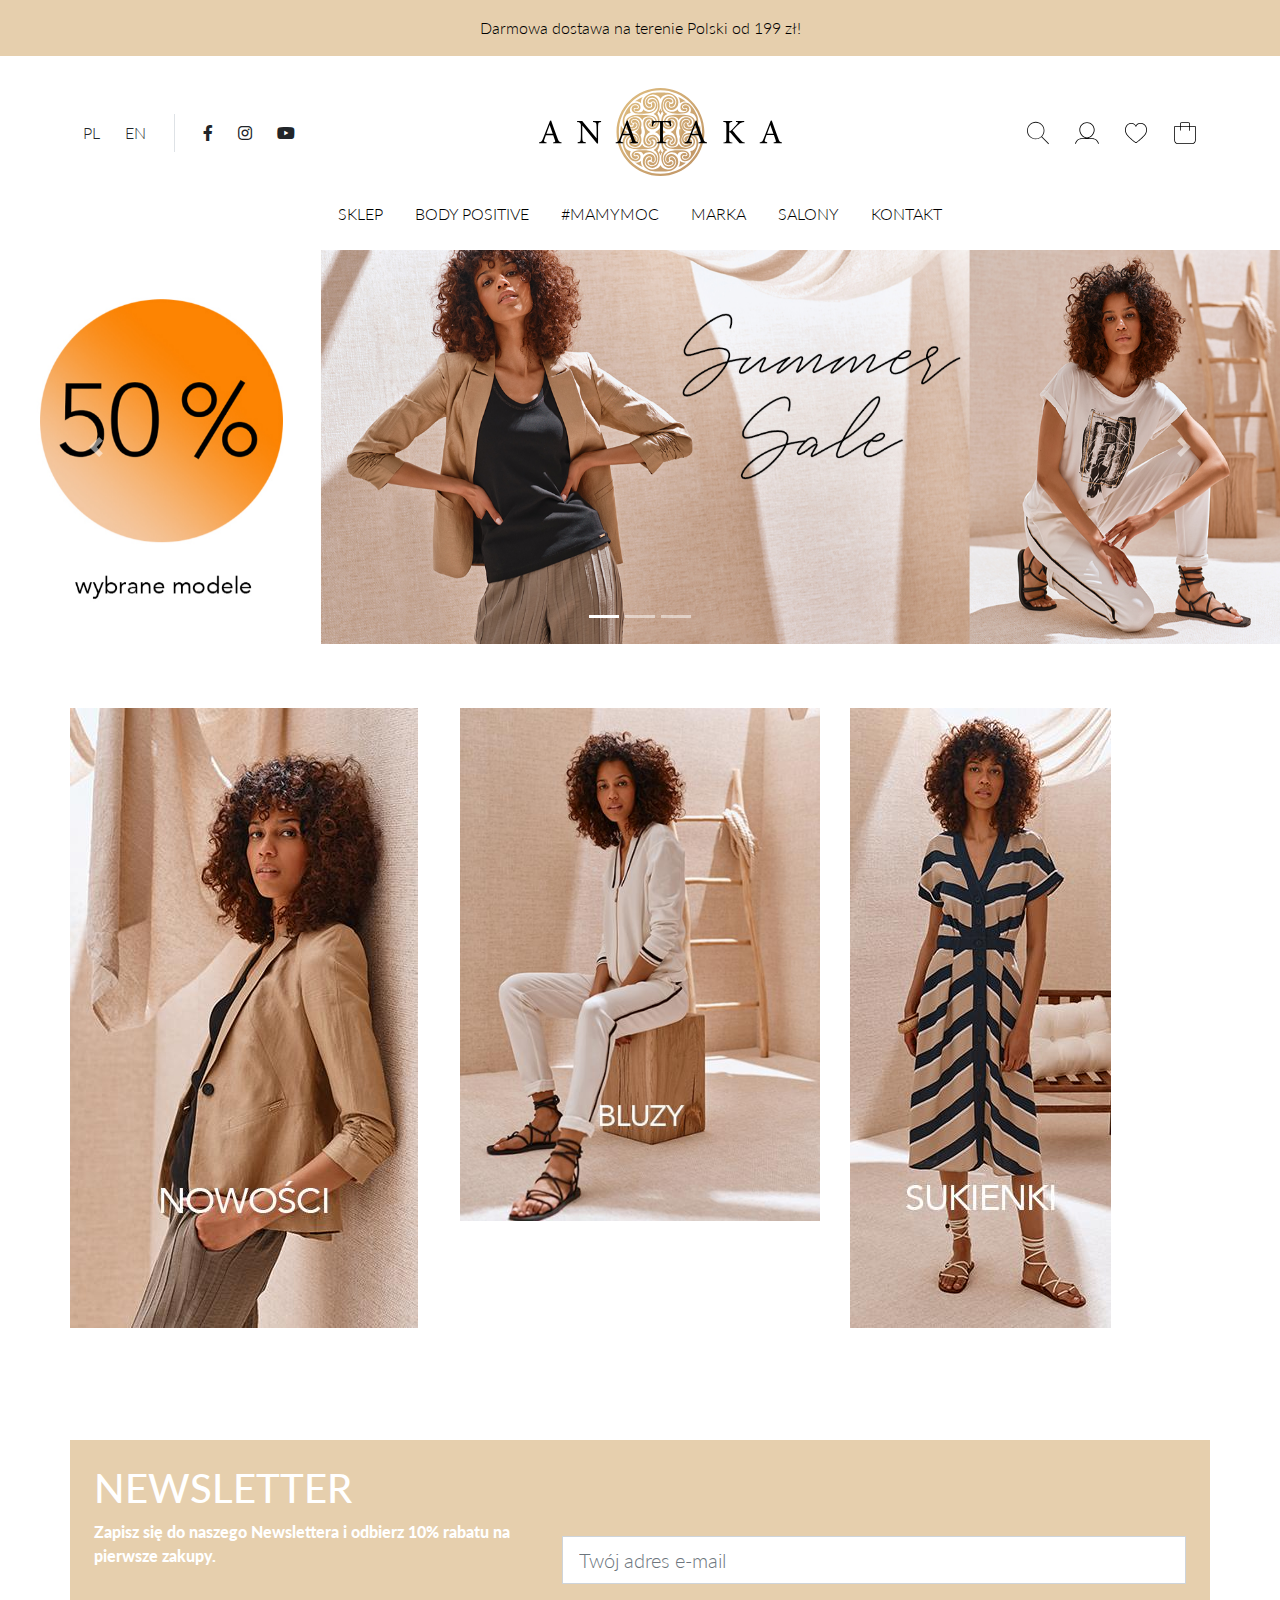
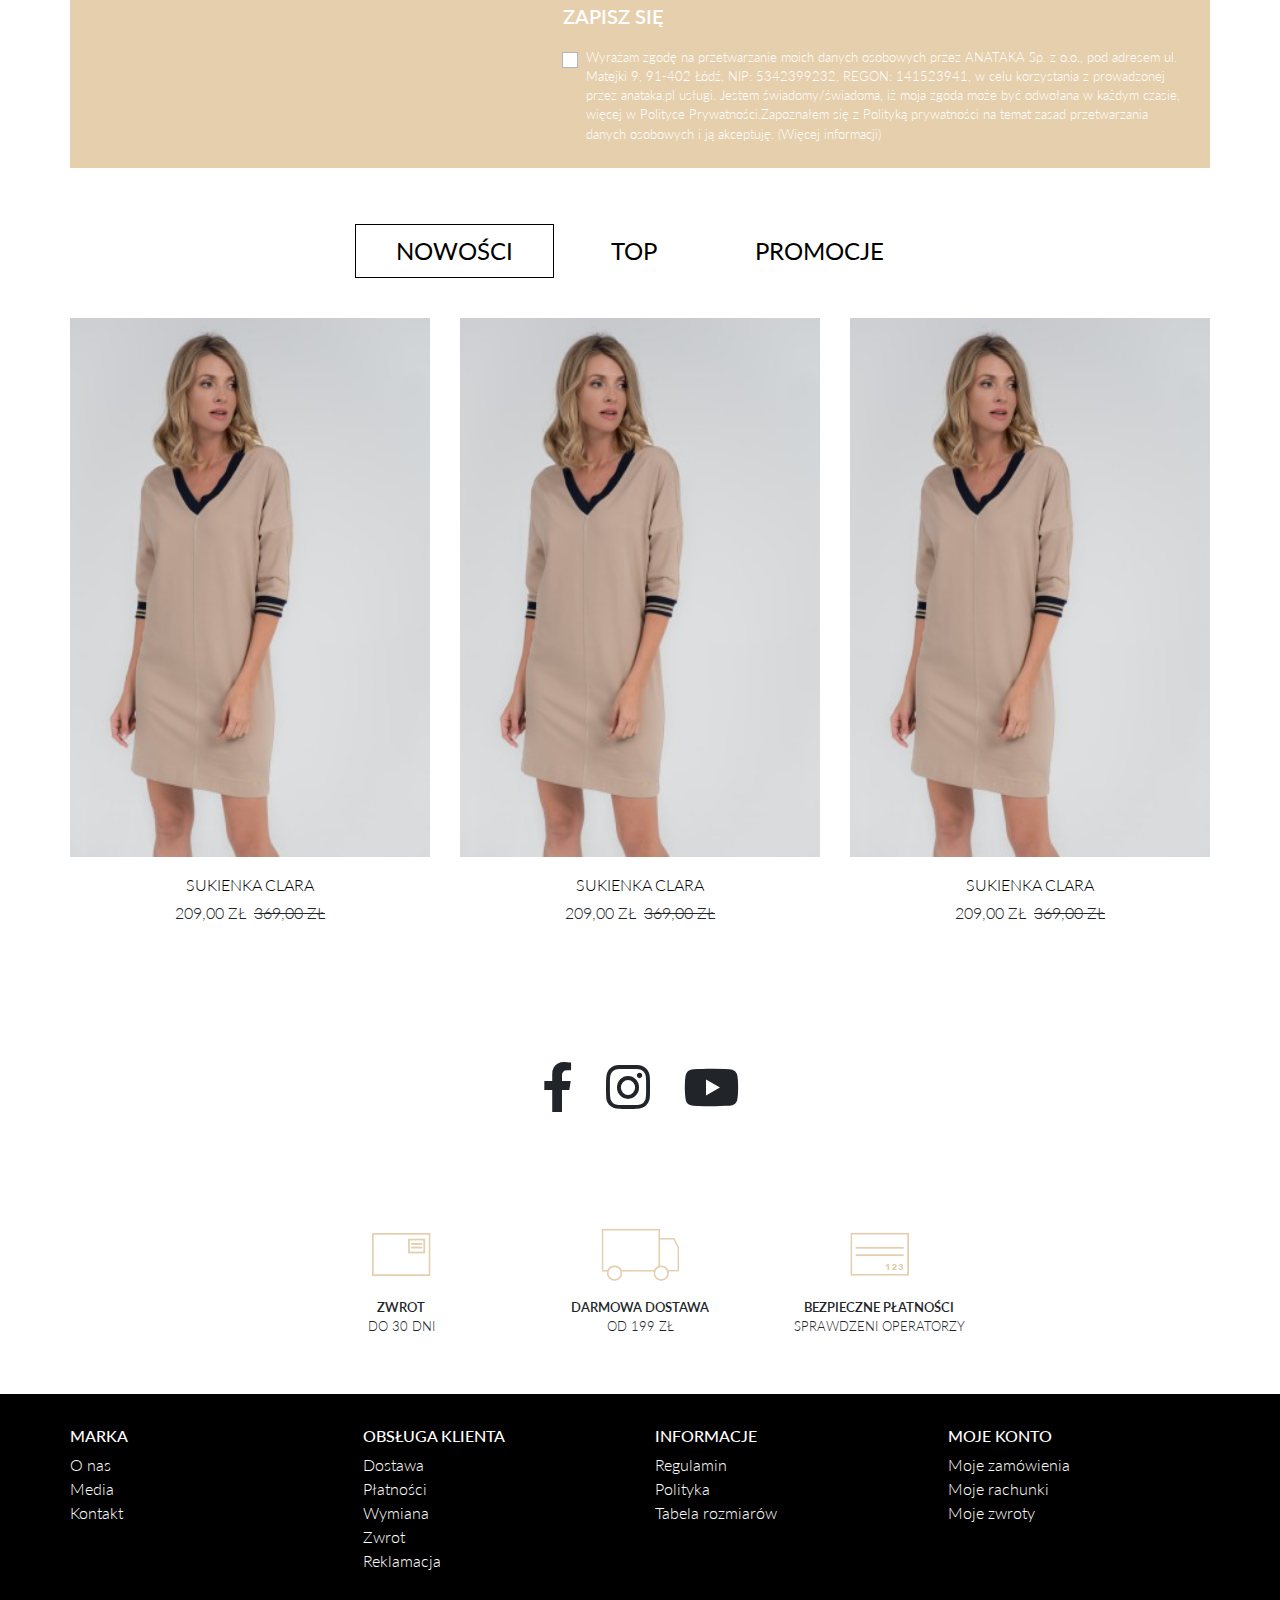
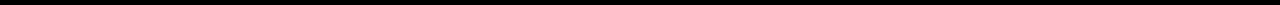
==== commit 67157464: "Update" ====
--- a/index.html
+++ b/index.html
@@ -9,7 +9,6 @@
     <link rel="stylesheet" href="https://fonts.googleapis.com/css?family=Lato:100,100i,300,300i,400,400i,700,700i,900,900i&amp;subset=latin-ext&amp;display=swap">
     <link rel="stylesheet" href="assets/fonts/fontawesome-all.min.css">
     <link rel="stylesheet" href="assets/fonts/line-awesome.min.css">
-    <link rel="stylesheet" href="assets/fonts/simple-line-icons.min.css">
     <link rel="stylesheet" href="assets/css/libs/flickity.css">
     <link rel="stylesheet" href="assets/css/libs/jquery.fancybox.css">
     <link rel="stylesheet" href="assets/css/overrides/flickity.compiled.css">
@@ -38,20 +37,20 @@
                         <div class="col-12 col-lg-auto order-1 order-lg-2 py-3">
                             <div class="d-flex justify-content-center"><a href="index.html"><img class="img-fluid" src="assets/img/anataka_logo.svg" style="height: 90px;"></a></div>
                         </div>
-                        <div class="col-12 col-sm-auto order-2 order-lg-1 py-3">
+                        <div class="col-12 col-sm-auto order-2 order-lg-1 pb-3 pt-lg-3">
+                            <div class="row justify-content-center">
+                                <div class="col-auto border-right">
+                                    <div class="btn-group" role="group"><button class="btn" type="button">PL</button><button class="btn" type="button">EN</button></div>
+                                </div>
+                                <div class="col-auto">
+                                    <div class="btn-group" role="group"><button class="btn" type="button"><i class="fab fa-facebook-f"></i></button><button class="btn" type="button"><i class="fab fa-instagram"></i></button><button class="btn" type="button"><i class="fab fa-youtube"></i></button></div>
+                                </div>
+                            </div>
+                        </div>
+                        <div class="col-12 col-sm-auto order-3 pb-3 pt-lg-3">
                             <div class="row justify-content-center">
                                 <div class="col-auto">
-                                    <div class="btn-group" role="group"><button class="btn" type="button">PL</button><button class="btn" type="button">EN</button></div>
-                                </div>
-                                <div class="col-auto">
-                                    <div class="btn-group" role="group"><button class="btn" type="button"><i class="fab fa-facebook-f"></i></button><button class="btn" type="button"><i class="fab fa-instagram"></i></button><button class="btn" type="button"><i class="fab fa-youtube"></i></button></div>
-                                </div>
-                            </div>
-                        </div>
-                        <div class="col-12 col-sm-auto order-3 py-3">
-                            <div class="row justify-content-center">
-                                <div class="col-auto">
-                                    <div class="btn-group align-items-center" role="group"><button class="btn d-flex align-items-center" type="button" data-target="#modal__search" data-toggle="modal"><img class="img-fluid" src="assets/img/icons/ico_search.svg"></button><button class="btn d-flex align-items-center" type="button"><img class="img-fluid" src="assets/img/icons/ico_account.svg"></button><button class="btn d-flex align-items-center" type="button"><img class="img-fluid" src="assets/img/icons/ico_heart.svg"></button><button class="btn d-flex align-items-center" type="button"><img class="img-fluid" src="assets/img/icons/ico_bag.svg"></button><button class="btn d-flex d-lg-none align-items-center" type="button" data-target="#collapse__menu" data-toggle="collapse"><i class="icon-menu" style="font-size: 24px;"></i></button></div>
+                                    <div class="btn-group align-items-center" role="group"><button class="btn d-flex align-items-center" type="button" data-target="#modal__search" data-toggle="modal"><img class="img-fluid" src="assets/img/icons/ico_search.svg"></button><button class="btn d-flex align-items-center" type="button"><img class="img-fluid" src="assets/img/icons/ico_account.svg"></button><button class="btn d-flex align-items-center" type="button"><img class="img-fluid" src="assets/img/icons/ico_heart.svg"></button><button class="btn d-flex align-items-center" type="button"><img class="img-fluid" src="assets/img/icons/ico_bag.svg"></button><button class="btn d-flex d-lg-none align-items-center" type="button" data-target="#collapse__menu" data-toggle="collapse"><img src="assets/img/icons/icon-menu_2.svg" style="width: 24px;"></button></div>
                                 </div>
                             </div>
                         </div>
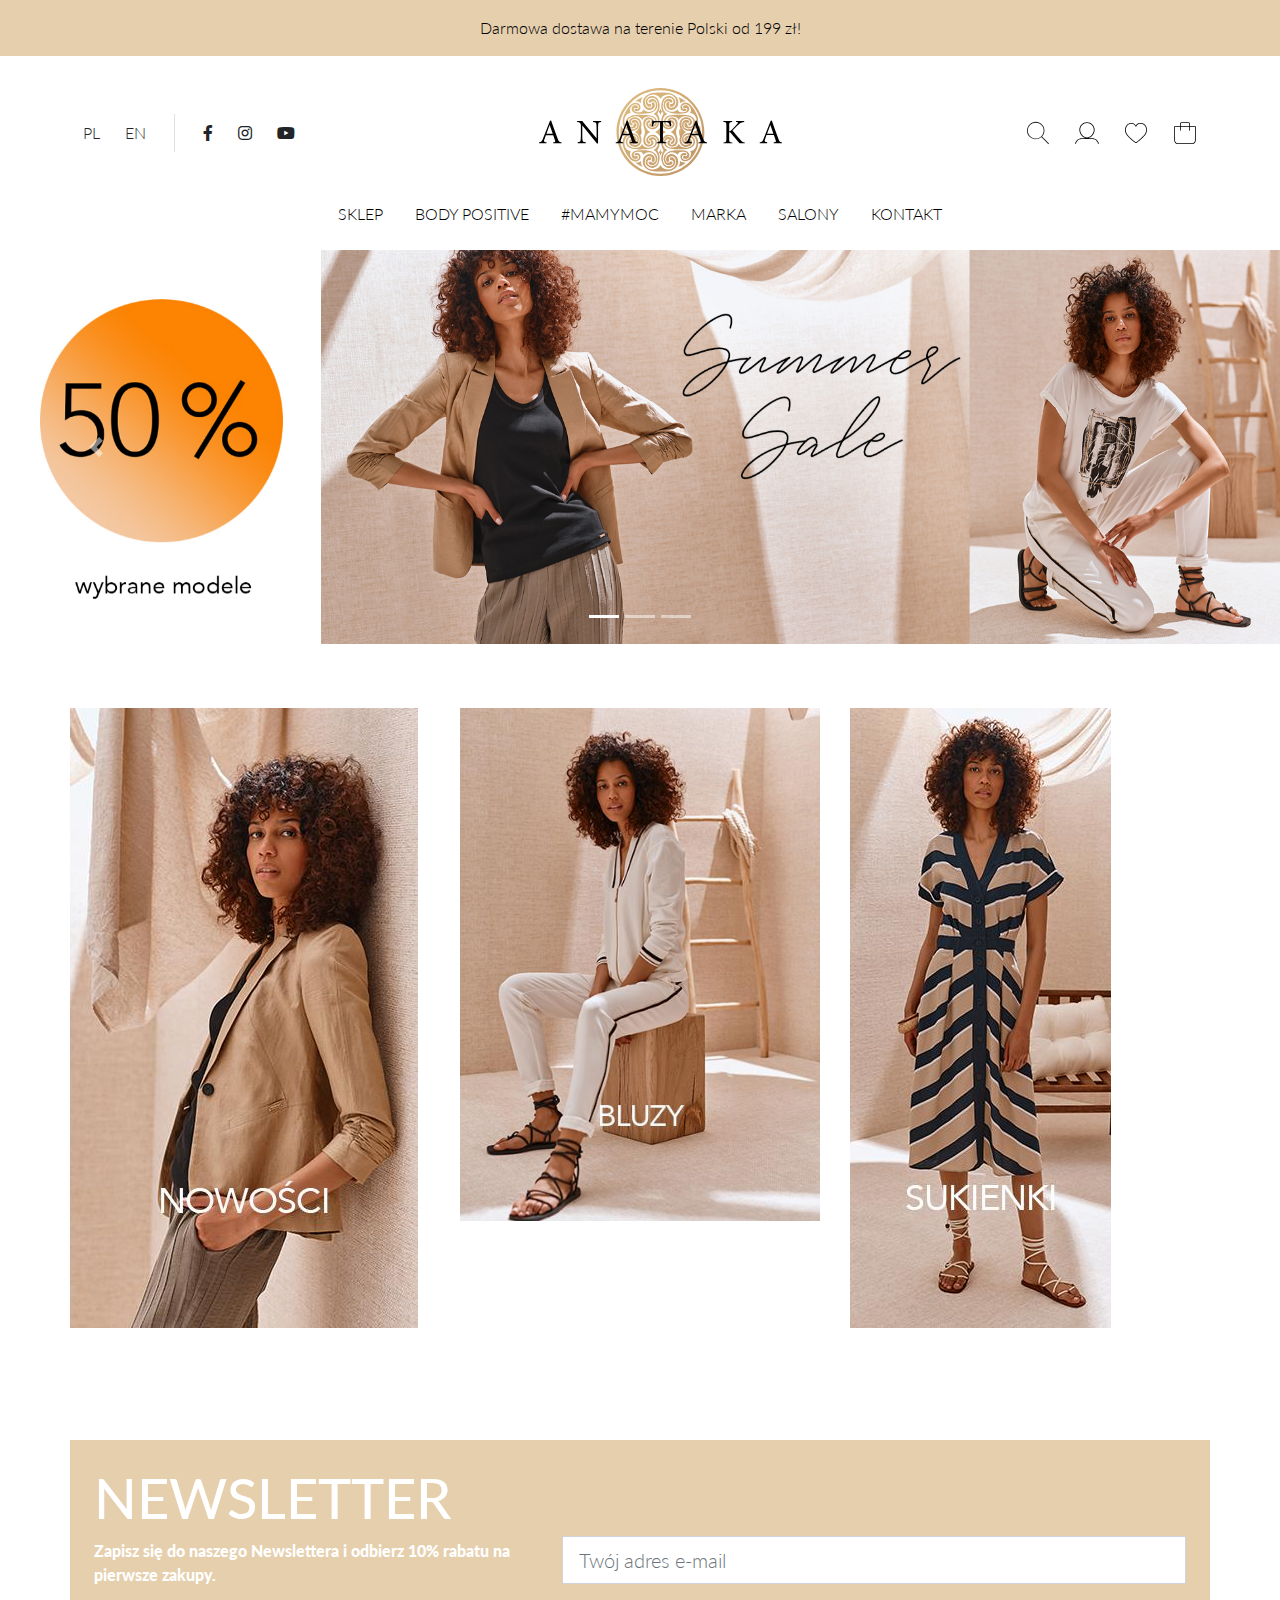
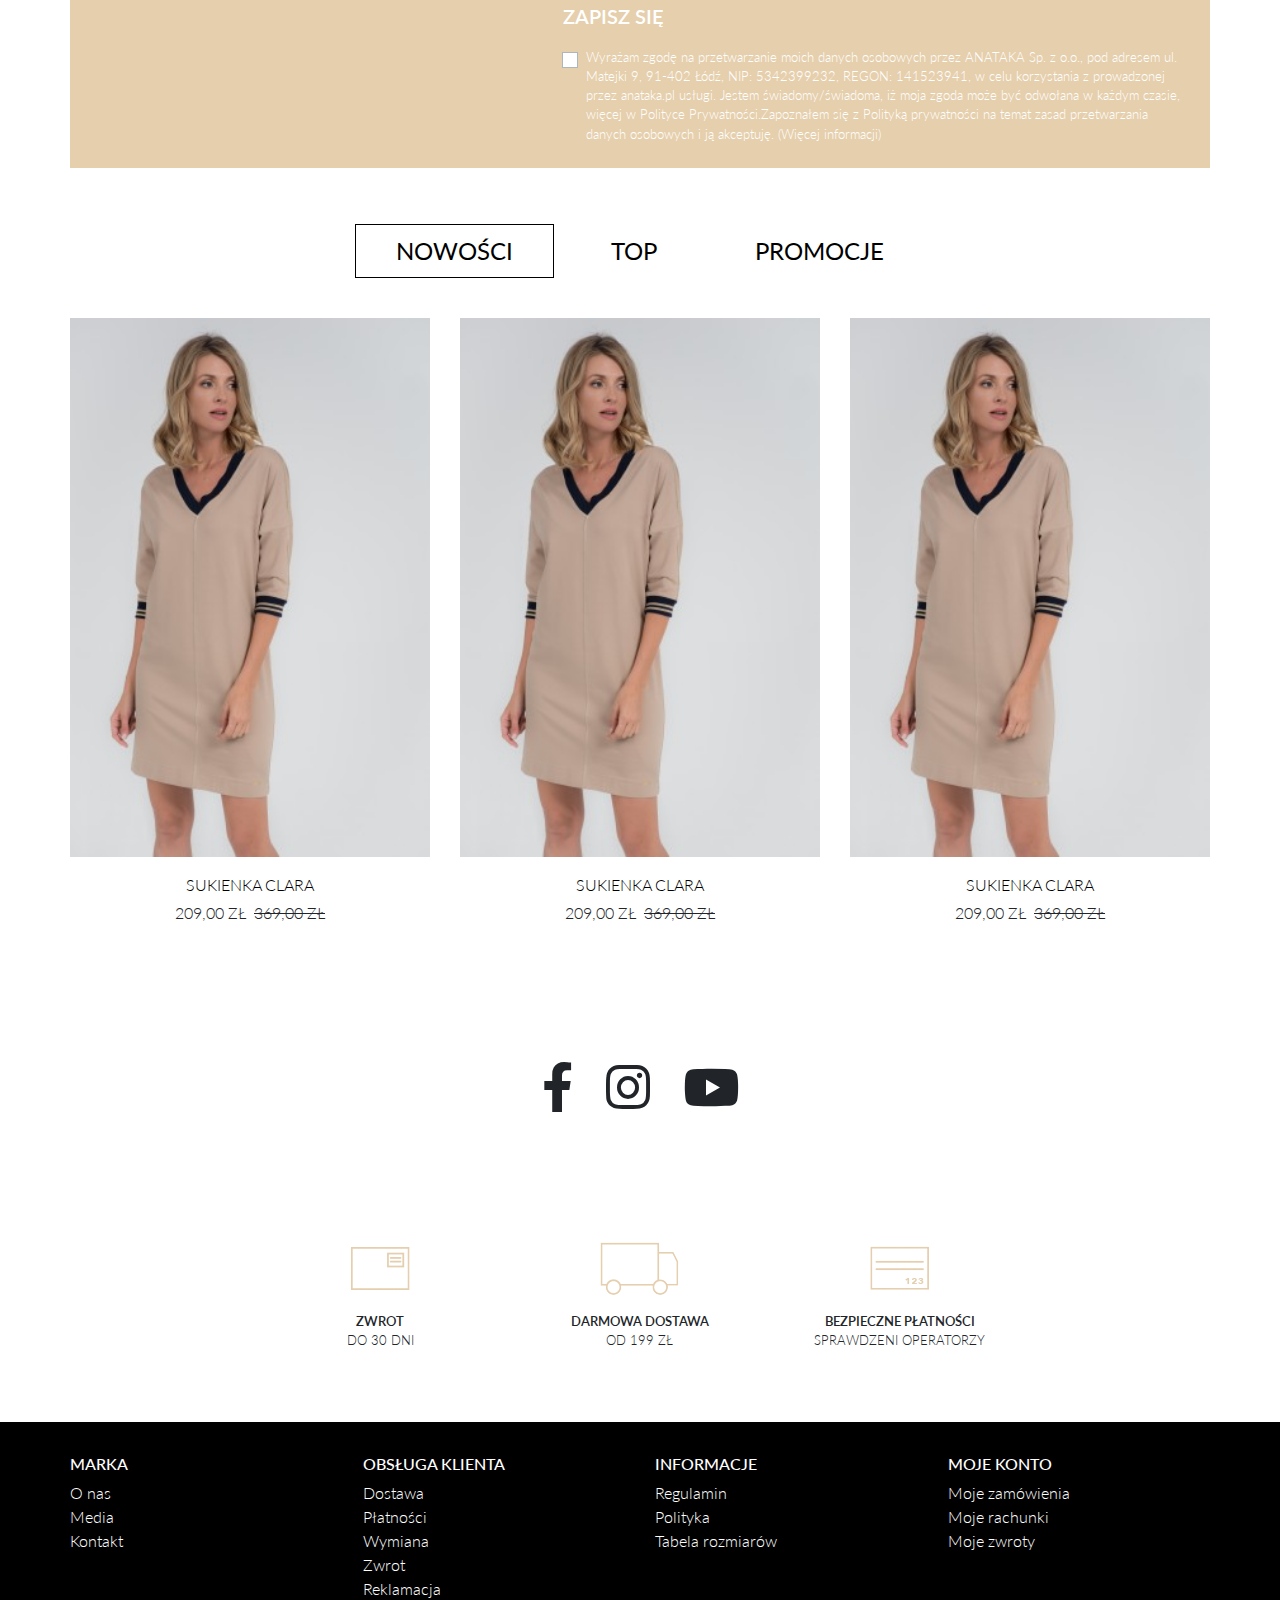
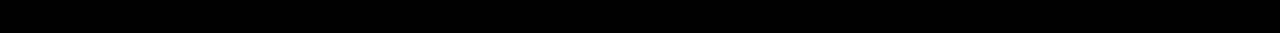
==== commit 9faf9328: "Update index.html" ====
--- a/index.html
+++ b/index.html
@@ -164,7 +164,7 @@
                     <div class="text-white bg-secondary py-2 px-4">
                         <div class="row">
                             <div class="col-12 col-xl-5 py-3 mb-xl-5">
-                                <h1 class="text-uppercase">Newsletter</h1>
+                                <h1 class="display-4 text-uppercase font-weight--500">Newsletter</h1>
                                 <p class="mb-0 font-weight-bold"><strong>Zapisz się do naszego Newslettera i odbierz 10% rabatu na pierwsze zakupy.</strong><br></p>
                             </div>
                             <div class="col-12 col-xl-7 py-3">
@@ -490,8 +490,20 @@
             </div>
             <div class="py-5">
                 <div class="container">
-                    <div class="d-flex justify-content-center">
-                        <div class="btn-group btn-group-lg flex-wrap" role="group"><button class="btn text-uppercase btn--noshadow" type="button" style="width: 240px;"><span class="d-flex justify-content-center align-items-center mb-3" style="height: 55px;"><img class="img-fluid" src="assets/img/icons/pikto1.png"></span><small class="d-block font-weight-bold" style="font-size: small;">Zwrot</small><small class="d-block" style="font-size: small;">do 30 dni</small></button><button class="btn text-uppercase btn--noshadow" type="button" style="width: 240px;"><span class="d-flex justify-content-center align-items-center mb-3" style="height: 55px;"><img class="img-fluid" src="assets/img/icons/pikto2.png"></span><small class="d-block font-weight-bold" style="font-size: small;">Darmowa dostawa</small><small class="d-block" style="font-size: small;">od 199 zł</small></button><button class="btn text-uppercase btn--noshadow" type="button" style="width: 240px;"><span class="d-flex justify-content-center align-items-center mb-3" style="height: 55px;"><img class="img-fluid" src="assets/img/icons/pikto3.png"></span><small class="d-block font-weight-bold" style="font-size: small;">Bezpieczne płatności</small><small class="d-block" style="font-size: small;">sprawdzeni operatorzy</small></button></div>
+                    <div class="row justify-content-center">
+                        <div class="col-lg-10 col-xl-8">
+                            <div class="row justify-content-center">
+                                <div class="col-12 col-md-4 py-3">
+                                    <div class="d-flex justify-content-center"><button class="btn text-uppercase btn--noshadow" type="button"><span class="d-flex justify-content-center align-items-center mb-3" style="height: 55px;"><img class="img-fluid" src="assets/img/icons/pikto1.png"></span><small class="d-block font-weight-bold" style="font-size: small;">Zwrot</small><small class="d-block" style="font-size: small;">do 30 dni</small></button></div>
+                                </div>
+                                <div class="col-12 col-md-4 py-3">
+                                    <div class="d-flex justify-content-center"><button class="btn text-uppercase btn--noshadow" type="button"><span class="d-flex justify-content-center align-items-center mb-3" style="height: 55px;"><img class="img-fluid" src="assets/img/icons/pikto2.png"></span><small class="d-block font-weight-bold" style="font-size: small;">Darmowa dostawa</small><small class="d-block" style="font-size: small;">od 199 zł</small></button></div>
+                                </div>
+                                <div class="col-12 col-md-4 py-3">
+                                    <div class="d-flex justify-content-center"><button class="btn text-uppercase btn--noshadow" type="button"><span class="d-flex justify-content-center align-items-center mb-3" style="height: 55px;"><img class="img-fluid" src="assets/img/icons/pikto3.png"></span><small class="d-block font-weight-bold" style="font-size: small;">Bezpieczne płatności</small><small class="d-block" style="font-size: small;">sprawdzeni operatorzy</small></button></div>
+                                </div>
+                            </div>
+                        </div>
                     </div>
                 </div>
             </div>
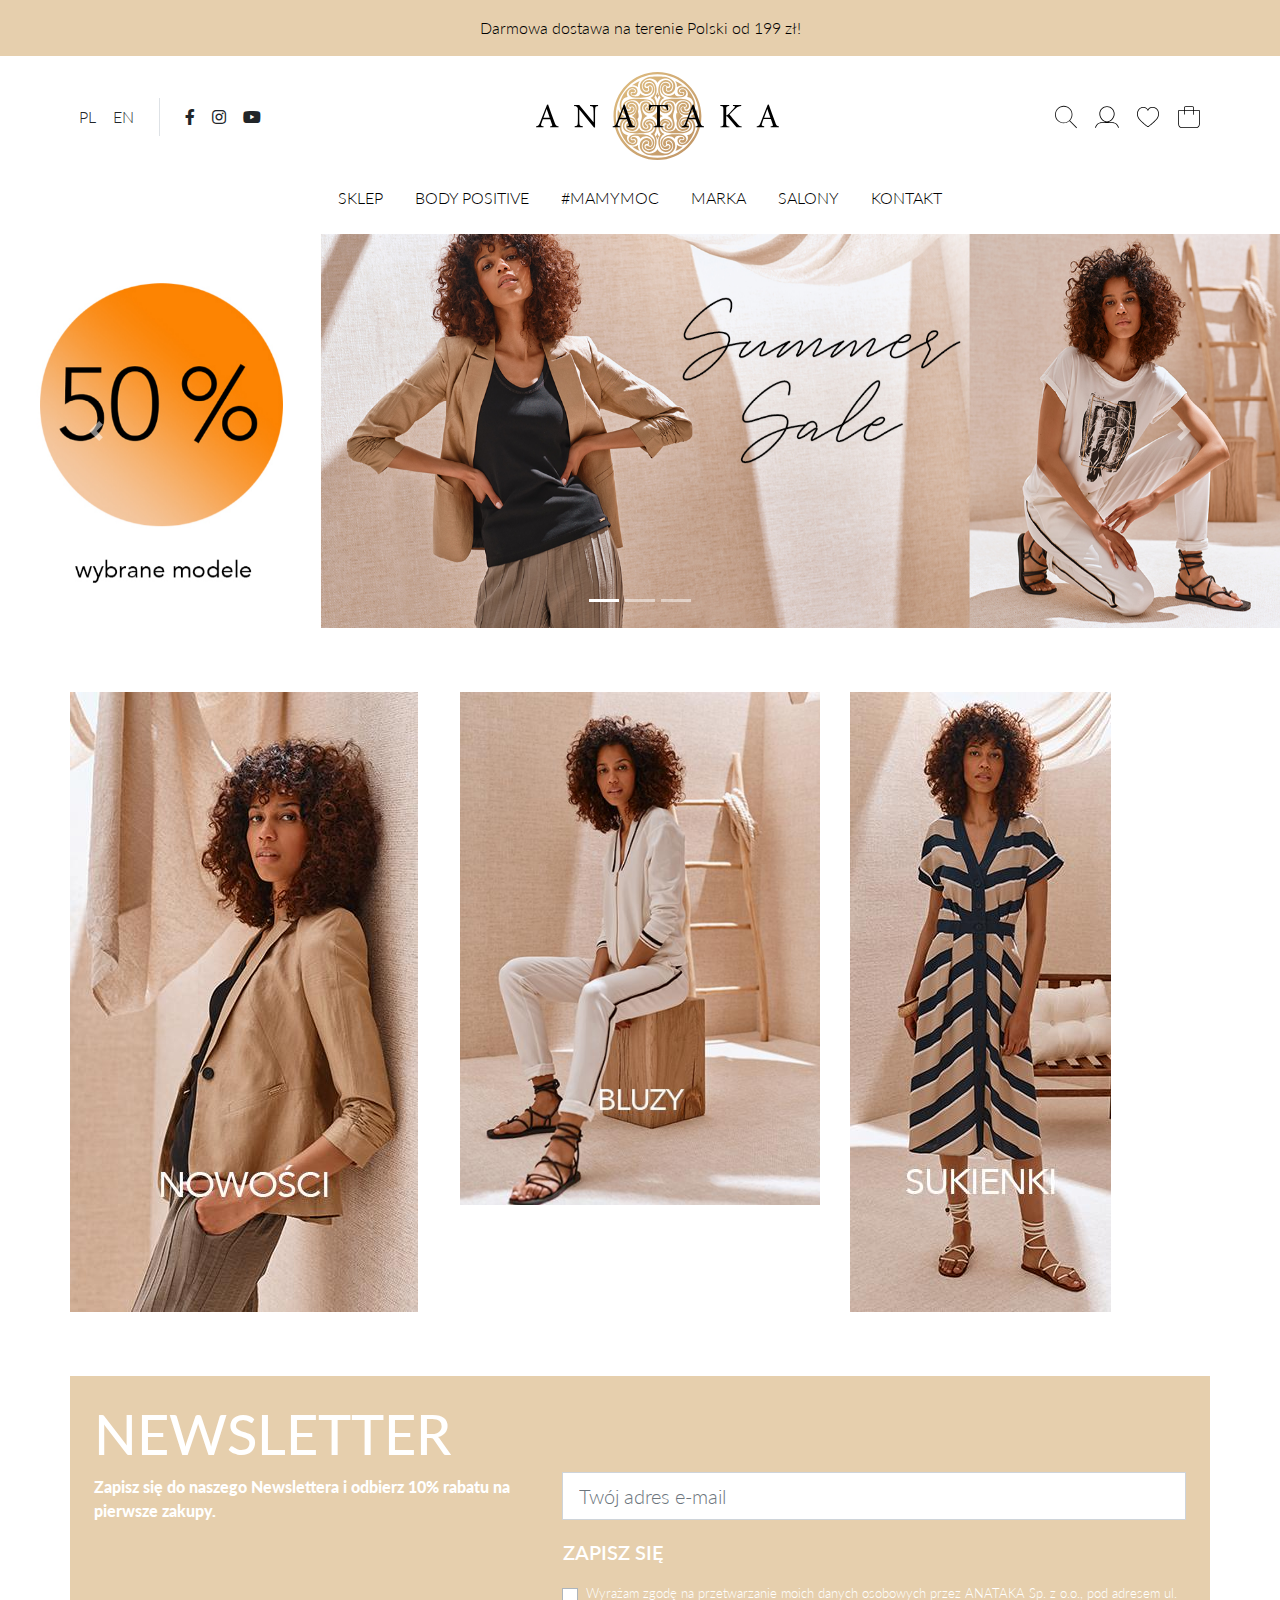
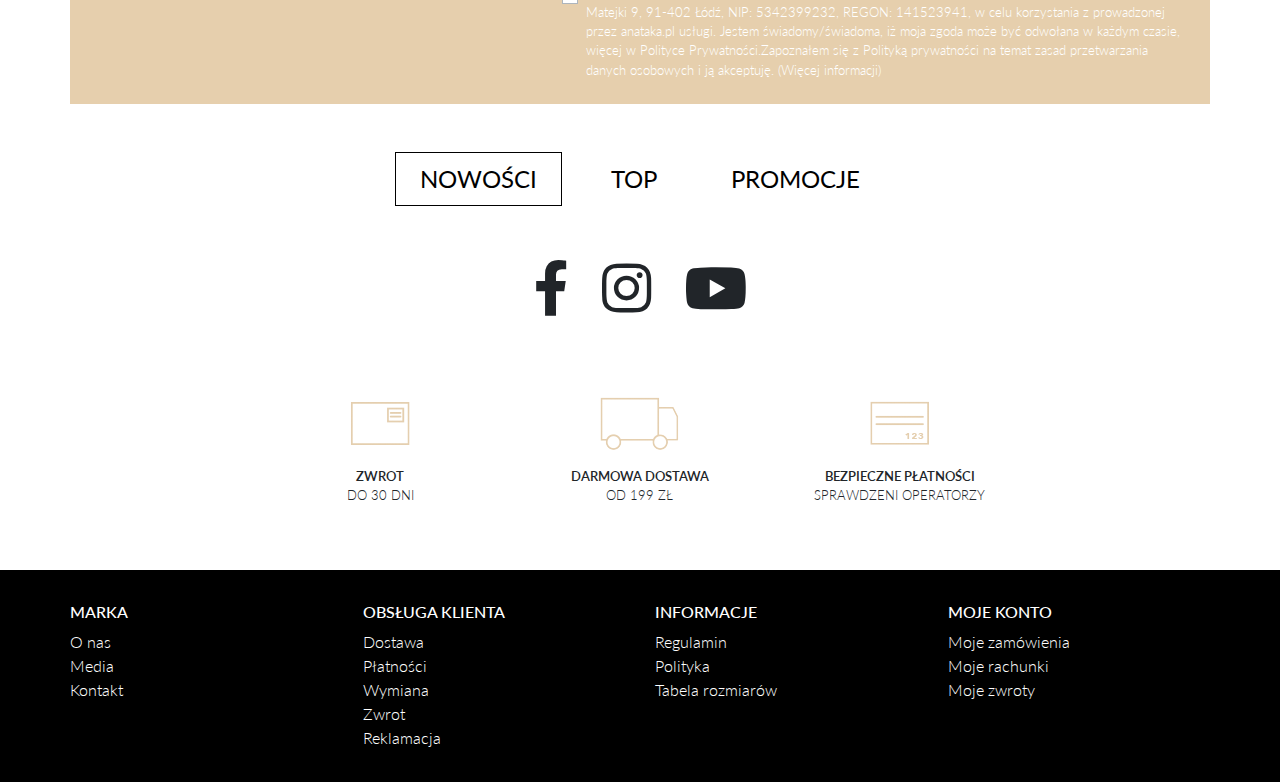
==== commit fff3b36b: "Update" ====
--- a/index.html
+++ b/index.html
@@ -9,20 +9,7 @@
     <link rel="stylesheet" href="https://fonts.googleapis.com/css?family=Lato:100,100i,300,300i,400,400i,700,700i,900,900i&amp;subset=latin-ext&amp;display=swap">
     <link rel="stylesheet" href="assets/fonts/fontawesome-all.min.css">
     <link rel="stylesheet" href="assets/fonts/line-awesome.min.css">
-    <link rel="stylesheet" href="assets/css/libs/flickity.css">
-    <link rel="stylesheet" href="assets/css/libs/jquery.fancybox.css">
-    <link rel="stylesheet" href="assets/css/overrides/flickity.compiled.css">
-    <link rel="stylesheet" href="assets/css/components/ratio.compiled.css">
-    <link rel="stylesheet" href="assets/css/fx/font-weight.compiled.css">
-    <link rel="stylesheet" href="assets/css/fx/opacity.compiled.css">
-    <link rel="stylesheet" href="assets/css/fx/sizes.compiled.css">
-    <link rel="stylesheet" href="assets/css/components/fullscreen-modal.compiled.css">
-    <link rel="stylesheet" href="assets/css/bootstrap/bootstrap-grid.compiled.css">
-    <link rel="stylesheet" href="assets/css/bootstrap/bootstrap-reboot.compiled.css">
-    <link rel="stylesheet" href="assets/css/bootstrap/bootstrap.compiled.css">
-    <link rel="stylesheet" href="assets/css/components/svg.compiled.css">
-    <link rel="stylesheet" href="assets/css/page.compiled.css">
-    <link rel="stylesheet" href="assets/css/sections/menu.compiled.css">
+    <link rel="stylesheet" href="assets/css/styles.min.css">
 </head>
 
 <body>
@@ -31,37 +18,33 @@
             <div class="bg-secondary p-3">
                 <p class="text-center mb-0"><a href="page.html">Darmowa dostawa na terenie Polski od 199 zł!</a></p>
             </div>
-            <div class="pt-3">
-                <div class="container">
-                    <div class="row justify-content-between align-items-center justify-content-sm-center justify-content-lg-between">
-                        <div class="col-12 col-lg-auto order-1 order-lg-2 py-3">
+            <div class="py-3">
+                <div class="container">
+                    <div class="row no-gutters justify-content-between align-items-center justify-content-sm-center justify-content-lg-between my-n2 mx-sm-n3">
+                        <div class="col-12 col-lg-auto order-1 order-lg-2 py-2 px-sm-3">
                             <div class="d-flex justify-content-center"><a href="index.html"><img class="img-fluid" src="assets/img/anataka_logo.svg" style="height: 90px;"></a></div>
                         </div>
-                        <div class="col-12 col-sm-auto order-2 order-lg-1 pb-3 pt-lg-3">
-                            <div class="row justify-content-center">
-                                <div class="col-auto border-right">
-                                    <div class="btn-group" role="group"><button class="btn" type="button">PL</button><button class="btn" type="button">EN</button></div>
-                                </div>
-                                <div class="col-auto">
-                                    <div class="btn-group" role="group"><button class="btn" type="button"><i class="fab fa-facebook-f"></i></button><button class="btn" type="button"><i class="fab fa-instagram"></i></button><button class="btn" type="button"><i class="fab fa-youtube"></i></button></div>
-                                </div>
-                            </div>
-                        </div>
-                        <div class="col-12 col-sm-auto order-3 pb-3 pt-lg-3">
-                            <div class="row justify-content-center">
-                                <div class="col-auto">
-                                    <div class="btn-group align-items-center" role="group"><button class="btn d-flex align-items-center" type="button" data-target="#modal__search" data-toggle="modal"><img class="img-fluid" src="assets/img/icons/ico_search.svg"></button><button class="btn d-flex align-items-center" type="button"><img class="img-fluid" src="assets/img/icons/ico_account.svg"></button><button class="btn d-flex align-items-center" type="button"><img class="img-fluid" src="assets/img/icons/ico_heart.svg"></button><button class="btn d-flex align-items-center" type="button"><img class="img-fluid" src="assets/img/icons/ico_bag.svg"></button><button class="btn d-flex d-lg-none align-items-center" type="button" data-target="#collapse__menu" data-toggle="collapse"><img src="assets/img/icons/icon-menu_2.svg" style="width: 24px;"></button></div>
-                                </div>
-                            </div>
+                        <div class="col-auto col-sm-auto order-2 order-lg-1 py-2 px-sm-3">
+                            <div class="row no-gutters justify-content-center align-items-center mx-sm-n3">
+                                <div class="col-auto px-sm-3">
+                                    <div class="btn-group mb-0" role="group"><button class="btn px-2" type="button">PL</button><button class="btn px-2" type="button">EN</button></div>
+                                </div>
+                                <div class="col-auto d-none d-sm-block border-left px-sm-3">
+                                    <div class="btn-group mb-0" role="group"><button class="btn px-2" type="button"><i class="fab fa-facebook-f"></i></button><button class="btn px-2" type="button"><i class="fab fa-instagram"></i></button><button class="btn px-2" type="button"><i class="fab fa-youtube"></i></button></div>
+                                </div>
+                            </div>
+                        </div>
+                        <div class="col-auto col-sm-auto order-3 py-2 px-sm-3">
+                            <div class="btn-group align-items-center mb-0" role="group"><button class="btn d-flex align-items-center px-2" type="button" data-target="#modal__search" data-toggle="modal"><img class="img-fluid" src="assets/img/icons/ico_search.svg"></button><button class="btn d-flex align-items-center px-2" type="button"><img class="img-fluid" src="assets/img/icons/ico_account.svg"></button><button class="btn d-flex align-items-center px-2" type="button"><img class="img-fluid" src="assets/img/icons/ico_heart.svg"></button><button class="btn d-flex align-items-center px-2" type="button"><img class="img-fluid" src="assets/img/icons/ico_bag.svg"></button><button class="btn d-flex d-lg-none align-items-center px-2" type="button" data-target="#collapse__menu" data-toggle="collapse"><img src="assets/img/icons/icon-menu_2.svg" style="width: 24px;"></button></div>
                         </div>
                     </div>
                 </div>
             </div>
         </header>
         <main>
-            <div class="mb-3">
-                <div class="container">
-                    <div class="d-none d-lg-block" id="menu__desktop">
+            <div>
+                <div class="container">
+                    <div class="d-none d-lg-block mb-3" id="menu__desktop">
                         <ul class="nav text-uppercase justify-content-center">
                             <li class="nav-item"><a class="nav-link active" href="category.html">Sklep</a>
                                 <ul class="list-unstyled mb-0">
@@ -93,7 +76,7 @@
                         </ul>
                     </div>
                     <div class="d-lg-none" id="menu__mobile">
-                        <div id="collapse__menu" class="collapse">
+                        <div id="collapse__menu" class="collapse mb-2">
                             <ul class="nav flex-column text-uppercase">
                                 <li class="nav-item"><span class="d-flex justify-content-between"><a class="active d-flex align-items-center" href="category.html">Sklep</a><button class="btn p-0 btn--noshadow" type="button" data-target="#collapse__menu__1" data-toggle="collapse"><i class="la la-plus"></i></button></span>
                                     <ul class="list-unstyled mb-0 px-3 collapse" id="collapse__menu__1">
@@ -146,20 +129,20 @@
             </div>
             <div class="py-5">
                 <div class="container">
-                    <div class="row">
-                        <div class="col-12 col-sm-6 col-md-4 py-3">
+                    <div class="row justify-content-center">
+                        <div class="col-6 col-sm-6 col-md-4 py-3">
                             <div class="d-flex justify-content-center justify-content-md-start"><a class="d-inline-block" href="category.html"><img class="img-fluid" src="assets/img/promo/promo_1.jpeg"></a></div>
                         </div>
-                        <div class="col-12 col-sm-6 col-md-4 py-3">
+                        <div class="col-6 col-sm-6 col-md-4 py-3">
                             <div class="d-flex justify-content-center justify-content-md-start"><a class="d-inline-block" href="category.html"><img class="img-fluid" src="assets/img/promo/promo_2.jpeg"></a></div>
                         </div>
-                        <div class="col-12 col-sm-12 col-md-4 py-3">
+                        <div class="col-6 col-sm-12 col-md-4 d-none d-md-block py-3">
                             <div class="d-flex justify-content-center justify-content-md-start"><a class="d-inline-block" href="category.html"><img class="img-fluid" src="assets/img/promo/promo-3.jpeg"></a></div>
                         </div>
                     </div>
                 </div>
             </div>
-            <div class="mt-5">
+            <div>
                 <div class="container">
                     <div class="text-white bg-secondary py-2 px-4">
                         <div class="row">
@@ -180,18 +163,18 @@
                     </div>
                 </div>
             </div>
-            <div class="py-5">
+            <div class="pb-4 pt-5">
                 <div class="container">
                     <div id="tabs__promo">
-                        <ul class="nav nav-pills text-uppercase justify-content-center mb-3 pills--bordered pills--lg" role="tablist">
-                            <li class="nav-item" role="presentation"><a class="nav-link active" role="tab" data-toggle="pill" href="#tab-1">Nowości</a></li>
-                            <li class="nav-item" role="presentation"><a class="nav-link" role="tab" data-toggle="pill" href="#tab-2">Top</a></li>
-                            <li class="nav-item" role="presentation"><a class="nav-link" role="tab" data-toggle="pill" href="#tab-3">Promocje</a></li>
+                        <ul class="nav nav-pills text-uppercase justify-content-center mb-3 pills--bordered pills--lg mx-n1 mx-sm-n2" role="tablist">
+                            <li class="nav-item px-1 mx-2" role="presentation"><a class="nav-link active p-2 px-sm-3 px-md-4" role="tab" data-toggle="pill" href="#tab-1">Nowości</a></li>
+                            <li class="nav-item px-1 mx-2" role="presentation"><a class="nav-link p-2 px-sm-3 px-md-4" role="tab" data-toggle="pill" href="#tab-2">Top</a></li>
+                            <li class="nav-item px-1 mx-2" role="presentation"><a class="nav-link p-2 px-sm-3 px-md-4" role="tab" data-toggle="pill" href="#tab-3">Promocje</a></li>
                         </ul>
                         <div class="tab-content">
                             <div class="tab-pane fade show active" role="tabpanel" id="tab-1">
                                 <div class="overflow-hidden">
-                                    <div class="row flex-nowrap flickity--slider">
+                                    <div class="row flex-nowrap flickity--slider my-n3">
                                         <div class="col-12 col-sm-6 col-lg-4 py-3">
                                             <div class="card border-0"><a class="d-block" href="product.html">
                                                     <div class="mb-3">
@@ -481,10 +464,10 @@
                     </div>
                 </div>
             </div>
-            <div class="py-5">
+            <div class="py-0">
                 <div class="container">
                     <div class="d-flex justify-content-center">
-                        <div class="btn-group" role="group"><button class="btn btn-lg btn--noshadow" type="button"><i class="fab fa-facebook-f" style="font-size: 50px;"></i></button><button class="btn btn-lg btn--noshadow" type="button"><i class="fab fa-instagram" style="font-size: 50px;"></i></button><button class="btn btn-lg btn--noshadow" type="button"><i class="fab fa-youtube" style="font-size: 50px;"></i></button></div>
+                        <div class="btn-group" role="group"><button class="btn btn-lg btn--noshadow" type="button"><i class="fab fa-facebook-f display-4"></i></button><button class="btn btn-lg btn--noshadow" type="button"><i class="fab fa-instagram display-4"></i></button><button class="btn btn-lg btn--noshadow" type="button"><i class="fab fa-youtube display-4"></i></button></div>
                     </div>
                 </div>
             </div>
@@ -493,14 +476,14 @@
                     <div class="row justify-content-center">
                         <div class="col-lg-10 col-xl-8">
                             <div class="row justify-content-center">
-                                <div class="col-12 col-md-4 py-3">
-                                    <div class="d-flex justify-content-center"><button class="btn text-uppercase btn--noshadow" type="button"><span class="d-flex justify-content-center align-items-center mb-3" style="height: 55px;"><img class="img-fluid" src="assets/img/icons/pikto1.png"></span><small class="d-block font-weight-bold" style="font-size: small;">Zwrot</small><small class="d-block" style="font-size: small;">do 30 dni</small></button></div>
-                                </div>
-                                <div class="col-12 col-md-4 py-3">
-                                    <div class="d-flex justify-content-center"><button class="btn text-uppercase btn--noshadow" type="button"><span class="d-flex justify-content-center align-items-center mb-3" style="height: 55px;"><img class="img-fluid" src="assets/img/icons/pikto2.png"></span><small class="d-block font-weight-bold" style="font-size: small;">Darmowa dostawa</small><small class="d-block" style="font-size: small;">od 199 zł</small></button></div>
-                                </div>
-                                <div class="col-12 col-md-4 py-3">
-                                    <div class="d-flex justify-content-center"><button class="btn text-uppercase btn--noshadow" type="button"><span class="d-flex justify-content-center align-items-center mb-3" style="height: 55px;"><img class="img-fluid" src="assets/img/icons/pikto3.png"></span><small class="d-block font-weight-bold" style="font-size: small;">Bezpieczne płatności</small><small class="d-block" style="font-size: small;">sprawdzeni operatorzy</small></button></div>
+                                <div class="col-4 py-3 px-1">
+                                    <div class="d-flex justify-content-center"><button class="btn text-uppercase btn--noshadow p-0 small" type="button"><span class="d-flex justify-content-center align-items-center mb-3" style="height: 55px;"><img class="img-fluid" src="assets/img/icons/pikto1.png"></span><small class="d-block font-weight-bold">Zwrot</small><small class="d-block">do 30 dni</small></button></div>
+                                </div>
+                                <div class="col-4 py-3 px-1">
+                                    <div class="d-flex justify-content-center"><button class="btn text-uppercase btn--noshadow p-0 small" type="button"><span class="d-flex justify-content-center align-items-center mb-3" style="height: 55px;"><img class="img-fluid" src="assets/img/icons/pikto2.png"></span><small class="d-block font-weight-bold">Darmowa dostawa</small><small class="d-block">od 199 zł</small></button></div>
+                                </div>
+                                <div class="col-4 py-3 px-1">
+                                    <div class="d-flex justify-content-center"><button class="btn text-uppercase btn--noshadow p-0 small" type="button"><span class="d-flex justify-content-center align-items-center mb-3" style="height: 55px;"><img class="img-fluid" src="assets/img/icons/pikto3.png"></span><small class="d-block font-weight-bold">Bezpieczne płatności</small><small class="d-block">sprawdzeni operatorzy</small></button></div>
                                 </div>
                             </div>
                         </div>
@@ -580,11 +563,7 @@
     </div>
     <script src="assets/js/jquery.min.js"></script>
     <script src="assets/bootstrap/js/bootstrap.min.js"></script>
-    <script src="assets/js/libs/jquery.fancybox.js"></script>
-    <script src="assets/js/libs/flickity.pkgd.min.js"></script>
-    <script src="assets/js/triggers/flickity.js"></script>
-    <script src="assets/js/components/svg.js"></script>
-    <script src="assets/js/page.js"></script>
+    <script src="assets/js/script.min.js"></script>
 </body>
 
 </html>--- a/assets/css/styles.min.css
+++ b/assets/css/styles.min.css
@@ -0,0 +1,17 @@
+@charset "UTF-8";#menu__desktop ul.nav>li,.carousel,.dropdown,.dropleft,.dropright,.dropup,.flickity-enabled{position:relative}.custom-range:focus,.fancybox-button:focus,.flickity-enabled:focus,button:focus:not(:focus-visible){outline:0}.flickity-viewport{overflow:hidden;position:relative}.flickity-slider{position:absolute;width:100%;height:100%}.flickity-enabled.is-draggable{-webkit-tap-highlight-color:transparent;-webkit-user-select:none;-moz-user-select:none;-ms-user-select:none;user-select:none}.flickity-enabled.is-draggable .flickity-viewport{cursor:move;cursor:-webkit-grab;cursor:grab}.fancybox-is-grabbing .fancybox-content,.flickity-enabled.is-draggable .flickity-viewport.is-pointer-down{cursor:-webkit-grabbing;cursor:grabbing}.flickity-button{position:absolute;background:hsla(0,0%,100%,.75);border:none;color:#333}.flickity-button:hover{background:#fff;cursor:pointer}.flickity-button:focus{outline:0;box-shadow:0 0 0 5px #19f}.flickity-button:active{opacity:.6}.flickity-button:disabled{opacity:.3;cursor:auto;pointer-events:none}.flickity-button-icon{fill:currentColor}.flickity-prev-next-button{top:50%;width:44px;height:44px;border-radius:50%;transform:translateY(-50%)}.flickity-prev-next-button.previous{left:10px}.flickity-prev-next-button.next{right:10px}.flickity-rtl .flickity-prev-next-button.previous{left:auto;right:10px}.flickity-rtl .flickity-prev-next-button.next{right:auto;left:10px}.flickity-prev-next-button .flickity-button-icon{position:absolute;left:20%;top:20%;width:60%;height:60%}.flickity-page-dots{position:absolute;width:100%;bottom:-25px;padding:0;margin:0;list-style:none;text-align:center;line-height:1}.flickity-rtl .flickity-page-dots{direction:rtl}.flickity-page-dots .dot{display:inline-block;width:10px;height:10px;margin:0 8px;background:#333;border-radius:50%;opacity:.25;cursor:pointer}.flickity-page-dots .dot.is-selected{opacity:1}.fancybox-is-open .fancybox-stage,body.compensate-for-scrollbar{overflow:hidden}.fancybox-active{height:auto}.fancybox-is-hidden{left:-9999px;margin:0;position:absolute!important;top:-9999px;visibility:hidden}.fancybox-container{-webkit-backface-visibility:hidden;height:100%;left:0;outline:0;position:fixed;-webkit-tap-highlight-color:transparent;top:0;-ms-touch-action:manipulation;touch-action:manipulation;transform:translateZ(0);width:100%;z-index:99992}.fancybox-container *{box-sizing:border-box}.fancybox-bg,.fancybox-inner,.fancybox-outer,.fancybox-stage{bottom:0;left:0;position:absolute;right:0;top:0}.fancybox-outer{-webkit-overflow-scrolling:touch;overflow-y:auto}.fancybox-bg{background:#1e1e1e;opacity:0;transition-duration:inherit;transition-property:opacity;transition-timing-function:cubic-bezier(.47,0,.74,.71)}.fancybox-is-open .fancybox-bg{opacity:.9;transition-timing-function:cubic-bezier(.22,.61,.36,1)}.fancybox-caption,.fancybox-infobar,.fancybox-navigation .fancybox-button,.fancybox-toolbar{direction:ltr;opacity:0;position:absolute;transition:opacity .25s,visibility .25s;visibility:hidden;z-index:99997}.fancybox-show-caption .fancybox-caption,.fancybox-show-infobar .fancybox-infobar,.fancybox-show-nav .fancybox-navigation .fancybox-button,.fancybox-show-toolbar .fancybox-toolbar{opacity:1;transition:opacity .25s,visibility;visibility:visible}.fancybox-infobar{color:#ccc;font-size:13px;-webkit-font-smoothing:subpixel-antialiased;height:44px;left:0;line-height:44px;min-width:44px;mix-blend-mode:difference;padding:0 10px;pointer-events:none;top:0;-webkit-touch-callout:none;-webkit-user-select:none;-moz-user-select:none;-ms-user-select:none;user-select:none}.fancybox-toolbar{right:0;top:0}.fancybox-stage{direction:ltr;overflow:visible;transform:translateZ(0);z-index:99994}.fancybox-slide{-webkit-backface-visibility:hidden;display:none;height:100%;left:0;outline:0;overflow:auto;-webkit-overflow-scrolling:touch;padding:44px;position:absolute;text-align:center;top:0;transition-property:transform,opacity;white-space:normal;width:100%;z-index:99994}.fancybox-slide::before{content:'';display:inline-block;font-size:0;height:100%;vertical-align:middle;width:0}.fancybox-is-sliding .fancybox-slide,.fancybox-show-thumbs .fancybox-thumbs,.fancybox-slide--current,.fancybox-slide--next,.fancybox-slide--previous,article,aside,figcaption,figure,footer,header,hgroup,main,nav,section{display:block}.fancybox-slide--image{overflow:hidden;padding:44px 0}.fancybox-button--fsenter svg:nth-child(2),.fancybox-button--fsexit svg:nth-child(1),.fancybox-button--pause svg:nth-child(1),.fancybox-button--play svg:nth-child(2),.fancybox-is-scaling .fancybox-close-small,.fancybox-is-zoomable.fancybox-can-pan .fancybox-close-small,.fancybox-slide--image::before,.flickity--slider.hide--arrows .flickity-prev-next-button,.flickity--slider.hide--nav .flickity-page-dots{display:none}.fancybox-slide--html{padding:6px}.fancybox-content{background:#fff;display:inline-block;margin:0;max-width:100%;overflow:auto;-webkit-overflow-scrolling:touch;padding:44px;position:relative;text-align:left;vertical-align:middle}.fancybox-slide--image .fancybox-content{animation-timing-function:cubic-bezier(.5,0,.14,1);-webkit-backface-visibility:hidden;background:0 0/100% 100% no-repeat;left:0;max-width:none;overflow:visible;padding:0;position:absolute;top:0;-ms-transform-origin:top left;transform-origin:top left;transition-property:transform,opacity;-webkit-user-select:none;-moz-user-select:none;-ms-user-select:none;user-select:none;z-index:99995}.fancybox-can-zoomOut .fancybox-content{cursor:zoom-out}.fancybox-can-zoomIn .fancybox-content{cursor:zoom-in}.fancybox-can-pan .fancybox-content,.fancybox-can-swipe .fancybox-content{cursor:-webkit-grab;cursor:grab}.fancybox-container [data-selectable=true]{cursor:text}.fancybox-image,.fancybox-spaceball{background:0 0;border:0;height:100%;left:0;margin:0;max-height:none;max-width:none;padding:0;position:absolute;top:0;-webkit-user-select:none;-moz-user-select:none;-ms-user-select:none;user-select:none;width:100%}.btn-group-vertical>.btn.active,.btn-group-vertical>.btn:active,.btn-group-vertical>.btn:focus,.btn-group-vertical>.btn:hover,.btn-group>.btn.active,.btn-group>.btn:active,.btn-group>.btn:focus,.btn-group>.btn:hover,.fancybox-spaceball,.z-index--1{z-index:1}.fancybox-slide--iframe .fancybox-content,.fancybox-slide--map .fancybox-content,.fancybox-slide--pdf .fancybox-content,.fancybox-slide--video .fancybox-content{height:100%;overflow:visible;padding:0;width:100%}.fancybox-slide--video .fancybox-content,html{background:#000}.fancybox-slide--map .fancybox-content{background:#e5e3df}.fancybox-slide--iframe .fancybox-content{background:#fff}.fancybox-iframe,.fancybox-video{background:0 0;border:0;display:block;height:100%;margin:0;overflow:hidden;padding:0;width:100%}.fancybox-iframe{left:0;position:absolute;top:0}.fancybox-error{background:#fff;cursor:default;max-width:400px;padding:40px;width:100%}.fancybox-error p{color:#444;font-size:16px;line-height:20px;margin:0;padding:0}.fancybox-button{background:rgba(30,30,30,.6);border:0;border-radius:0;box-shadow:none;cursor:pointer;display:inline-block;height:44px;margin:0;padding:10px;position:relative;transition:color .2s;vertical-align:top;visibility:inherit;width:44px}.fancybox-button,.fancybox-button:link,.fancybox-button:visited{color:#ccc}.fancybox-button:hover{color:#fff}.fancybox-button.fancybox-focus{outline:dotted 1px}.fancybox-button[disabled],.fancybox-button[disabled]:hover{color:#888;cursor:default;outline:0}.fancybox-button div{height:100%}.fancybox-button svg{display:block;height:100%;overflow:visible;position:relative;width:100%}.fancybox-button svg path{fill:currentColor;stroke-width:0}.fancybox-progress{background:#ff5268;height:2px;left:0;position:absolute;right:0;top:0;-ms-transform:scaleX(0);transform:scaleX(0);-ms-transform-origin:0;transform-origin:0;transition-property:transform;transition-timing-function:linear;z-index:99998}.fancybox-close-small{background:0 0;border:0;border-radius:0;color:#ccc;cursor:pointer;opacity:.8;padding:8px;position:absolute;right:-12px;top:-44px;z-index:401}.fancybox-close-small:hover{color:#fff;opacity:1}.fancybox-slide--html .fancybox-close-small{color:currentColor;padding:10px;right:0;top:0}.fancybox-slide--image.fancybox-is-scaling .fancybox-content{overflow:hidden}.fancybox-navigation .fancybox-button{background-clip:content-box;height:100px;opacity:0;position:absolute;top:calc(50% - 50px);width:70px}.fancybox-navigation .fancybox-button div{padding:7px}.fancybox-navigation .fancybox-button--arrow_left{left:0;left:env(safe-area-inset-left);padding:31px 26px 31px 6px}.fancybox-navigation .fancybox-button--arrow_right{padding:31px 6px 31px 26px;right:0;right:env(safe-area-inset-right)}.fancybox-caption{background:linear-gradient(to top,rgba(0,0,0,.85) 0,rgba(0,0,0,.3) 50%,rgba(0,0,0,.15) 65%,rgba(0,0,0,.075) 75.5%,rgba(0,0,0,.037) 82.85%,rgba(0,0,0,.019) 88%,rgba(0,0,0,0) 100%);bottom:0;color:#eee;font-size:14px;font-weight:400;left:0;line-height:1.5;padding:75px 44px 25px;pointer-events:none;right:0;text-align:center;z-index:99996}.fancybox-caption--separate{margin-top:-50px}.fancybox-caption__body{max-height:50vh;overflow:auto;pointer-events:all}.fancybox-caption a,.fancybox-caption a:link,.fancybox-caption a:visited{color:#ccc;text-decoration:none}.fancybox-caption a:hover{color:#fff;text-decoration:underline}.fancybox-loading{animation:1s linear infinite fancybox-rotate;background:0 0;border:4px solid #888;border-bottom-color:#fff;border-radius:50%;height:50px;left:50%;margin:-25px 0 0 -25px;opacity:.7;padding:0;position:absolute;top:50%;width:50px;z-index:99999}@keyframes fancybox-rotate{100%{transform:rotate(360deg)}}.fancybox-animated{transition-timing-function:cubic-bezier(0,0,.25,1)}.fancybox-fx-slide.fancybox-slide--previous{opacity:0;transform:translate3d(-100%,0,0)}.fancybox-fx-slide.fancybox-slide--next{opacity:0;transform:translate3d(100%,0,0)}.fancybox-fx-slide.fancybox-slide--current{opacity:1;transform:translate3d(0,0,0)}.fancybox-fx-fade.fancybox-slide--next,.fancybox-fx-fade.fancybox-slide--previous{opacity:0;transition-timing-function:cubic-bezier(.19,1,.22,1)}.fancybox-fx-fade.fancybox-slide--current{opacity:1}.fancybox-fx-zoom-in-out.fancybox-slide--previous{opacity:0;transform:scale3d(1.5,1.5,1.5)}.fancybox-fx-zoom-in-out.fancybox-slide--next{opacity:0;transform:scale3d(.5,.5,.5)}.fancybox-fx-zoom-in-out.fancybox-slide--current{opacity:1;transform:scale3d(1,1,1)}.fancybox-fx-rotate.fancybox-slide--previous{opacity:0;-ms-transform:rotate(-360deg);transform:rotate(-360deg)}.fancybox-fx-rotate.fancybox-slide--next{opacity:0;-ms-transform:rotate(360deg);transform:rotate(360deg)}.fancybox-fx-rotate.fancybox-slide--current{opacity:1;-ms-transform:rotate(0);transform:rotate(0)}.fancybox-fx-circular.fancybox-slide--previous{opacity:0;transform:scale3d(0,0,0) translate3d(-100%,0,0)}.fancybox-fx-circular.fancybox-slide--next{opacity:0;transform:scale3d(0,0,0) translate3d(100%,0,0)}.fancybox-fx-circular.fancybox-slide--current{opacity:1;transform:scale3d(1,1,1) translate3d(0,0,0)}.fancybox-fx-tube.fancybox-slide--previous{transform:translate3d(-100%,0,0) scale(.1) skew(-10deg)}.fancybox-fx-tube.fancybox-slide--next{transform:translate3d(100%,0,0) scale(.1) skew(10deg)}.fancybox-fx-tube.fancybox-slide--current{transform:translate3d(0,0,0) scale(1)}@media all and (max-height:576px){.fancybox-slide{padding-left:6px;padding-right:6px}.fancybox-slide--image{padding:6px 0}.fancybox-close-small{right:-6px}.fancybox-slide--image .fancybox-close-small{background:#4e4e4e;color:#f2f4f6;height:36px;opacity:1;padding:6px;right:0;top:0;width:36px}.fancybox-caption{padding-left:12px;padding-right:12px}}.fancybox-share{background:#f4f4f4;border-radius:3px;max-width:90%;padding:30px;text-align:center}.fancybox-share h1{color:#222;font-size:35px;font-weight:700;margin:0 0 20px}.fancybox-share p{margin:0;padding:0}.fancybox-share__button{border:0;border-radius:3px;display:inline-block;font-size:14px;font-weight:700;line-height:40px;margin:0 5px 10px;min-width:130px;padding:0 15px;text-decoration:none;transition:.2s;-webkit-user-select:none;-moz-user-select:none;-ms-user-select:none;user-select:none;white-space:nowrap}.fancybox-share__button:link,.fancybox-share__button:visited,.navbar-dark .navbar-brand,.navbar-dark .navbar-brand:focus,.navbar-dark .navbar-brand:hover,.navbar-dark .navbar-nav .active>.nav-link,.navbar-dark .navbar-nav .nav-link.active,.navbar-dark .navbar-nav .nav-link.show,.navbar-dark .navbar-nav .show>.nav-link,.navbar-dark .navbar-text a,.navbar-dark .navbar-text a:focus,.navbar-dark .navbar-text a:hover{color:#fff}.breadcrumb-item+.breadcrumb-item:hover::before,.card-link:hover,.fancybox-share__button:hover,.nav-link:focus,.nav-link:hover,.navbar-brand:focus,.navbar-brand:hover,.navbar-toggler:focus,.navbar-toggler:hover,a.badge:focus,a.badge:hover{text-decoration:none}.fancybox-share__button--fb{background:#3b5998}.fancybox-share__button--fb:hover{background:#344e86}.fancybox-share__button--pt{background:#bd081d}.fancybox-share__button--pt:hover{background:#aa0719}.fancybox-share__button--tw{background:#1da1f2}.fancybox-share__button--tw:hover{background:#0d95e8}.fancybox-share__button svg{height:25px;margin-right:7px;position:relative;top:-1px;vertical-align:middle;width:25px}.fancybox-share__button svg path{fill:#fff}.fancybox-share__input{background:0 0;border:0;border-bottom:1px solid #d7d7d7;border-radius:0;color:#5d5b5b;font-size:14px;margin:10px 0 0;outline:0;padding:10px 15px;width:100%}.fancybox-thumbs{background:#ddd;bottom:0;display:none;margin:0;-webkit-overflow-scrolling:touch;-ms-overflow-style:-ms-autohiding-scrollbar;padding:2px 2px 4px;position:absolute;right:0;-webkit-tap-highlight-color:transparent;top:0;width:212px;z-index:99995}.fancybox-thumbs-x{overflow-x:auto;overflow-y:hidden}.fancybox-show-thumbs .fancybox-inner{right:212px}.fancybox-thumbs__list{font-size:0;height:100%;list-style:none;margin:0;overflow-x:hidden;overflow-y:auto;padding:0;position:relative;white-space:nowrap;width:100%}.accordion>.card,.fancybox-thumbs-x .fancybox-thumbs__list,.modal-open{overflow:hidden}.fancybox-thumbs-y .fancybox-thumbs__list::-webkit-scrollbar{width:7px}.fancybox-thumbs-y .fancybox-thumbs__list::-webkit-scrollbar-track{background:#fff;border-radius:10px;box-shadow:inset 0 0 6px rgba(0,0,0,.3)}.fancybox-thumbs-y .fancybox-thumbs__list::-webkit-scrollbar-thumb{background:#2a2a2a;border-radius:10px}.fancybox-thumbs__list a{-webkit-backface-visibility:hidden;backface-visibility:hidden;background-color:rgba(0,0,0,.1);background-position:center center;background-repeat:no-repeat;background-size:cover;cursor:pointer;float:left;height:75px;margin:2px;max-height:calc(100% - 8px);max-width:calc(50% - 4px);outline:0;overflow:hidden;padding:0;position:relative;-webkit-tap-highlight-color:transparent;width:100px}.fancybox-thumbs__list a::before{border:6px solid #ff5268;bottom:0;content:'';left:0;opacity:0;position:absolute;right:0;top:0;transition:.2s cubic-bezier(.25,.46,.45,.94);z-index:99991}.fancybox-thumbs__list a:focus::before{opacity:.5}.fancybox-thumbs__list a.fancybox-thumbs-active::before{opacity:1}@media all and (max-width:576px){.fancybox-thumbs{width:110px}.fancybox-show-thumbs .fancybox-inner{right:110px}.fancybox-thumbs__list a{max-width:calc(100% - 10px)}}.flickity-viewport{width:100%;height:100%}.flickity--slider.arrows--white .flickity-prev-next-button{border-radius:0;background:0 0}.flickity--slider.arrows--white .flickity-prev-next-button svg *,.svg.text-white *{fill:#fff}.ratio{display:block;position:relative;width:100%}.ratio:after{content:"";display:block;padding-bottom:100%}.ratio>*{position:absolute;width:100%;height:100%;display:flex;justify-content:center;align-items:center}.ratio>*>* .svg,.ratio>*>* iframe,.ratio>*>img{position:absolute;width:100%;height:100%;left:0;top:0;object-fit:cover}.ratio.ratio-5-1:after{padding-bottom:calc(100% * 1 / 5)}.ratio.ratio-3-1:after{padding-bottom:calc(100% * 1 / 3)}.ratio.ratio-5-2:after{padding-bottom:calc(100% * 2 / 5)}.ratio.ratio-2-1:after{padding-bottom:calc(100% * 1 / 2)}.ratio.ratio-16-9:after{padding-bottom:calc(100% * 9 / 16)}.ratio.ratio-3-2:after{padding-bottom:calc(100% * 2 / 3)}.ratio.ratio-4-3:after{padding-bottom:calc(100% * 3 / 4)}.ratio.ratio-5-4:after{padding-bottom:calc(100% * 4 / 5)}.ratio.ratio-1-1:after{padding-bottom:calc(100% * 1 / 1)}.ratio.ratio-4-5:after{padding-bottom:calc(100% * 5 / 4)}.ratio.ratio-3-4:after{padding-bottom:calc(100% * 4 / 3)}.ratio.ratio-2-3:after{padding-bottom:calc(100% * 3 / 2)}.ratio.ratio-1-2:after{padding-bottom:calc(100% * 2 / 1)}@media screen and (min-width:1200px){.ratio-xl{display:block;position:relative;width:100%}.ratio-xl:after{content:"";display:block;padding-bottom:100%}.ratio-xl>*{position:absolute;width:100%;height:100%;display:flex;justify-content:center;align-items:center}.ratio-xl>*>* .svg,.ratio-xl>*>* iframe,.ratio-xl>*>img{position:absolute;width:100%;height:100%;left:0;top:0;object-fit:cover}.ratio-lg.ratio-xl-5-1:after,.ratio-md.ratio-xl-5-1:after,.ratio-sm.ratio-xl-5-1:after,.ratio-xl.ratio-xl-5-1:after,.ratio.ratio-xl-5-1:after{padding-bottom:calc(100% * 1 / 5)}.ratio-lg.ratio-xl-3-1:after,.ratio-md.ratio-xl-3-1:after,.ratio-sm.ratio-xl-3-1:after,.ratio-xl.ratio-xl-3-1:after,.ratio.ratio-xl-3-1:after{padding-bottom:calc(100% * 1 / 3)}.ratio-lg.ratio-xl-5-2:after,.ratio-md.ratio-xl-5-2:after,.ratio-sm.ratio-xl-5-2:after,.ratio-xl.ratio-xl-5-2:after,.ratio.ratio-xl-5-2:after{padding-bottom:calc(100% * 2 / 5)}.ratio-lg.ratio-xl-2-1:after,.ratio-md.ratio-xl-2-1:after,.ratio-sm.ratio-xl-2-1:after,.ratio-xl.ratio-xl-2-1:after,.ratio.ratio-xl-2-1:after{padding-bottom:calc(100% * 1 / 2)}.ratio-lg.ratio-xl-16-9:after,.ratio-md.ratio-xl-16-9:after,.ratio-sm.ratio-xl-16-9:after,.ratio-xl.ratio-xl-16-9:after,.ratio.ratio-xl-16-9:after{padding-bottom:calc(100% * 9 / 16)}.ratio-lg.ratio-xl-3-2:after,.ratio-md.ratio-xl-3-2:after,.ratio-sm.ratio-xl-3-2:after,.ratio-xl.ratio-xl-3-2:after,.ratio.ratio-xl-3-2:after{padding-bottom:calc(100% * 2 / 3)}.ratio-lg.ratio-xl-4-3:after,.ratio-md.ratio-xl-4-3:after,.ratio-sm.ratio-xl-4-3:after,.ratio-xl.ratio-xl-4-3:after,.ratio.ratio-xl-4-3:after{padding-bottom:calc(100% * 3 / 4)}.ratio-lg.ratio-xl-5-4:after,.ratio-md.ratio-xl-5-4:after,.ratio-sm.ratio-xl-5-4:after,.ratio-xl.ratio-xl-5-4:after,.ratio.ratio-xl-5-4:after{padding-bottom:calc(100% * 4 / 5)}.ratio-lg.ratio-xl-1-1:after,.ratio-md.ratio-xl-1-1:after,.ratio-sm.ratio-xl-1-1:after,.ratio-xl.ratio-xl-1-1:after,.ratio.ratio-xl-1-1:after{padding-bottom:calc(100% * 1 / 1)}.ratio-lg.ratio-xl-4-5:after,.ratio-md.ratio-xl-4-5:after,.ratio-sm.ratio-xl-4-5:after,.ratio-xl.ratio-xl-4-5:after,.ratio.ratio-xl-4-5:after{padding-bottom:calc(100% * 5 / 4)}.ratio-lg.ratio-xl-3-4:after,.ratio-md.ratio-xl-3-4:after,.ratio-sm.ratio-xl-3-4:after,.ratio-xl.ratio-xl-3-4:after,.ratio.ratio-xl-3-4:after{padding-bottom:calc(100% * 4 / 3)}.ratio-lg.ratio-xl-2-3:after,.ratio-md.ratio-xl-2-3:after,.ratio-sm.ratio-xl-2-3:after,.ratio-xl.ratio-xl-2-3:after,.ratio.ratio-xl-2-3:after{padding-bottom:calc(100% * 3 / 2)}.ratio-lg.ratio-xl-1-2:after,.ratio-md.ratio-xl-1-2:after,.ratio-sm.ratio-xl-1-2:after,.ratio-xl.ratio-xl-1-2:after,.ratio.ratio-xl-1-2:after{padding-bottom:calc(100% * 2 / 1)}}.font-weight--100{font-weight:100!important}.font-weight--200{font-weight:200!important}.font-weight--300{font-weight:300!important}.font-weight--400{font-weight:400!important}.font-weight--500{font-weight:500!important}.font-weight--600{font-weight:600!important}.font-weight--700{font-weight:700!important}.font-weight--800{font-weight:800!important}.font-weight--900{font-weight:900!important}.fade:not(.show),.modal-backdrop.fade,.opacity--0{opacity:0}.opacity--1{opacity:.01}.opacity--2{opacity:.02}.opacity--3{opacity:.03}.opacity--4{opacity:.04}.opacity--5{opacity:.05}.opacity--6{opacity:.06}.opacity--7{opacity:.07}.opacity--8{opacity:.08}.opacity--9{opacity:.09}.opacity--10{opacity:.1}.opacity--11{opacity:.11}.opacity--12{opacity:.12}.opacity--13{opacity:.13}.opacity--14{opacity:.14}.opacity--15{opacity:.15}.opacity--16{opacity:.16}.opacity--17{opacity:.17}.opacity--18{opacity:.18}.opacity--19{opacity:.19}.opacity--20{opacity:.2}.opacity--21{opacity:.21}.opacity--22{opacity:.22}.opacity--23{opacity:.23}.opacity--24{opacity:.24}.opacity--25{opacity:.25}.opacity--26{opacity:.26}.opacity--27{opacity:.27}.opacity--28{opacity:.28}.opacity--29{opacity:.29}.opacity--30{opacity:.3}.opacity--31{opacity:.31}.opacity--32{opacity:.32}.opacity--33{opacity:.33}.opacity--34{opacity:.34}.opacity--35{opacity:.35}.opacity--36{opacity:.36}.opacity--37{opacity:.37}.opacity--38{opacity:.38}.opacity--39{opacity:.39}.opacity--40{opacity:.4}.opacity--41{opacity:.41}.opacity--42{opacity:.42}.opacity--43{opacity:.43}.opacity--44{opacity:.44}.opacity--45{opacity:.45}.opacity--46{opacity:.46}.opacity--47{opacity:.47}.opacity--48{opacity:.48}.opacity--49{opacity:.49}.modal-backdrop.show,.opacity--50,header .btn:hover{opacity:.5}.opacity--51{opacity:.51}.opacity--52{opacity:.52}.opacity--53{opacity:.53}.opacity--54{opacity:.54}.opacity--55{opacity:.55}.opacity--56{opacity:.56}.opacity--57{opacity:.57}.opacity--58{opacity:.58}.opacity--59{opacity:.59}.opacity--60{opacity:.6}.opacity--61{opacity:.61}.opacity--62{opacity:.62}.opacity--63{opacity:.63}.opacity--64{opacity:.64}.btn.disabled,.btn:disabled,.opacity--65{opacity:.65}.opacity--66{opacity:.66}.opacity--67{opacity:.67}.opacity--68{opacity:.68}.opacity--69{opacity:.69}.opacity--70{opacity:.7}.opacity--71{opacity:.71}.opacity--72{opacity:.72}.opacity--73{opacity:.73}.opacity--74{opacity:.74}.close:not(:disabled):not(.disabled):focus,.close:not(:disabled):not(.disabled):hover,.opacity--75{opacity:.75}.opacity--76{opacity:.76}.opacity--77{opacity:.77}.opacity--78{opacity:.78}.opacity--79{opacity:.79}.opacity--80{opacity:.8}.opacity--81{opacity:.81}.opacity--82{opacity:.82}.opacity--83{opacity:.83}.opacity--84{opacity:.84}.opacity--85{opacity:.85}.opacity--86{opacity:.86}.opacity--87{opacity:.87}.opacity--88{opacity:.88}.opacity--89{opacity:.89}.opacity--90,.tooltip.show{opacity:.9}.opacity--91{opacity:.91}.opacity--92{opacity:.92}.opacity--93{opacity:.93}.opacity--94{opacity:.94}.opacity--95{opacity:.95}.opacity--96{opacity:.96}.opacity--97{opacity:.97}.opacity--98{opacity:.98}.opacity--99{opacity:.99}.carousel-indicators .active,.opacity--100,.toast.showing{opacity:1}.min--width--0{min-width:0!important}.min--height--0{min-height:0!important}.width--0{width:0!important}.height--0{height:0!important}.max--width--0{max-width:0!important}.max--width--0.svg{display:block;width:100%}.max--height--0{max-height:0!important}.max--height--0.svg{display:block;height:100%}.p--0,.pl--0,.pl-0,.px--0,.px-0{padding-left:0!important}.p--0,.pr--0,.pr-0,.px--0,.px-0{padding-right:0!important}.p--0,.pt--0,.pt-0,.py--0,.py-0{padding-top:0!important}.p--0,.pb--0,.pb-0,.py--0,.py-0{padding-bottom:0!important}.m--0,.m--reverse--0,.ml--0,.ml--reverse--0,.ml-0,.mx--0,.mx--reverse--0,.mx-0{margin-left:0!important}.m--0,.m--reverse--0,.mr--0,.mr--reverse--0,.mr-0,.mx--0,.mx--reverse--0,.mx-0{margin-right:0!important}.m--0,.m--reverse--0,.mt--0,.mt--reverse--0,.mt-0,.my--0,.my--reverse--0,.my-0{margin-top:0!important}.m--0,.m--reverse--0,.mb--0,.mb--reverse--0,.mb-0,.my--0,.my--reverse--0,.my-0{margin-bottom:0!important}.top--0{top:0}.right--0{right:0}.bottom--0{bottom:0}.left--0{left:0}.bs-tooltip-auto[x-placement^=bottom] .arrow,.bs-tooltip-bottom .arrow,.top--reverse--0{top:0}.carousel-control-next,.right--reverse--0{right:0}.bottom--reverse--0,.bs-tooltip-auto[x-placement^=top] .arrow,.bs-tooltip-top .arrow{bottom:0}.carousel-control-prev,.left--reverse--0{left:0}.z-index--0,.z-index--reverse--0{z-index:0}.border--0{border-width:0!important}.border-radius--0,.rounded-0{border-radius:0!important}.min--width--1{min-width:1px!important}.min--height--1{min-height:1px!important}.width--1{width:1px!important}.height--1{height:1px!important}.max--width--1{max-width:1px!important}.max--width--1.svg{display:block;width:100%}.max--height--1{max-height:1px!important}.max--height--1.svg{display:block;height:100%}.p--1,.pl--1,.px--1{padding-left:1px!important}.p--1,.pr--1,.px--1{padding-right:1px!important}.p--1,.pt--1,.py--1{padding-top:1px!important}.p--1,.pb--1,.py--1{padding-bottom:1px!important}.m--1,.ml--1,.mx--1{margin-left:1px!important}.m--1,.mr--1,.mx--1{margin-right:1px!important}.m--1,.mt--1,.my--1{margin-top:1px!important}.m--1,.mb--1,.my--1{margin-bottom:1px!important}.m--reverse--1,.ml--reverse--1,.mx--reverse--1{margin-left:-1px!important}.m--reverse--1,.mr--reverse--1,.mx--reverse--1{margin-right:-1px!important}.m--reverse--1,.mt--reverse--1,.my--reverse--1{margin-top:-1px!important}.m--reverse--1,.mb--reverse--1,.my--reverse--1{margin-bottom:-1px!important}.top--1{top:1px}.right--1{right:1px}.bottom--1{bottom:1px}.left--1{left:1px}.top--reverse--1{top:-1px}.right--reverse--1{right:-1px}.bottom--reverse--1{bottom:-1px}.left--reverse--1{left:-1px}.z-index--reverse--1{z-index:-1}.border--1{border-width:1px!important}.border-radius--1{border-radius:1px!important}.min--width--2{min-width:2px!important}.min--height--2{min-height:2px!important}.width--2{width:2px!important}.height--2{height:2px!important}.max--width--2{max-width:2px!important}.max--width--2.svg{display:block;width:100%}.max--height--2{max-height:2px!important}.max--height--2.svg{display:block;height:100%}.p--2,.pl--2,.px--2{padding-left:2px!important}.p--2,.pr--2,.px--2{padding-right:2px!important}.p--2,.pt--2,.py--2{padding-top:2px!important}.p--2,.pb--2,.py--2{padding-bottom:2px!important}.m--2,.ml--2,.mx--2{margin-left:2px!important}.m--2,.mr--2,.mx--2{margin-right:2px!important}.m--2,.mt--2,.my--2{margin-top:2px!important}.m--2,.mb--2,.my--2{margin-bottom:2px!important}.m--reverse--2,.ml--reverse--2,.mx--reverse--2{margin-left:-2px!important}.m--reverse--2,.mr--reverse--2,.mx--reverse--2{margin-right:-2px!important}.m--reverse--2,.mt--reverse--2,.my--reverse--2{margin-top:-2px!important}.m--reverse--2,.mb--reverse--2,.my--reverse--2{margin-bottom:-2px!important}.top--2{top:2px}.right--2{right:2px}.bottom--2{bottom:2px}.left--2{left:2px}.top--reverse--2{top:-2px}.right--reverse--2{right:-2px}.bottom--reverse--2{bottom:-2px}.left--reverse--2{left:-2px}.z-index--2{z-index:2}.z-index--reverse--2{z-index:-2}.border--2{border-width:2px!important}.border-radius--2{border-radius:2px!important}.min--width--3{min-width:3px!important}.min--height--3{min-height:3px!important}.width--3{width:3px!important}.height--3{height:3px!important}.max--width--3{max-width:3px!important}.max--width--3.svg{display:block;width:100%}.max--height--3{max-height:3px!important}.max--height--3.svg{display:block;height:100%}.p--3,.pl--3,.px--3{padding-left:3px!important}.p--3,.pr--3,.px--3{padding-right:3px!important}.p--3,.pt--3,.py--3{padding-top:3px!important}.p--3,.pb--3,.py--3{padding-bottom:3px!important}.m--3,.ml--3,.mx--3{margin-left:3px!important}.m--3,.mr--3,.mx--3{margin-right:3px!important}.m--3,.mt--3,.my--3{margin-top:3px!important}.m--3,.mb--3,.my--3{margin-bottom:3px!important}.m--reverse--3,.ml--reverse--3,.mx--reverse--3{margin-left:-3px!important}.m--reverse--3,.mr--reverse--3,.mx--reverse--3{margin-right:-3px!important}.m--reverse--3,.mt--reverse--3,.my--reverse--3{margin-top:-3px!important}.m--reverse--3,.mb--reverse--3,.my--reverse--3{margin-bottom:-3px!important}.top--3{top:3px}.right--3{right:3px}.bottom--3{bottom:3px}.left--3{left:3px}.top--reverse--3{top:-3px}.right--reverse--3{right:-3px}.bottom--reverse--3{bottom:-3px}.left--reverse--3{left:-3px}.input-group-append .btn:focus,.input-group-prepend .btn:focus,.input-group>.custom-file .custom-file-input:focus~.custom-file-label,.input-group>.custom-select:focus,.input-group>.form-control:focus,.z-index--3{z-index:3}.z-index--reverse--3{z-index:-3}.border--3{border-width:3px!important}.border-radius--3{border-radius:3px!important}.min--width--4{min-width:4px!important}.min--height--4{min-height:4px!important}.width--4{width:4px!important}.height--4{height:4px!important}.max--width--4{max-width:4px!important}.max--width--4.svg{display:block;width:100%}.max--height--4{max-height:4px!important}.max--height--4.svg{display:block;height:100%}.p--4,.pl--4,.px--4{padding-left:4px!important}.p--4,.pr--4,.px--4{padding-right:4px!important}.p--4,.pt--4,.py--4{padding-top:4px!important}.p--4,.pb--4,.py--4{padding-bottom:4px!important}.m--4,.ml--4,.mx--4{margin-left:4px!important}.m--4,.mr--4,.mx--4{margin-right:4px!important}.m--4,.mt--4,.my--4{margin-top:4px!important}.m--4,.mb--4,.my--4{margin-bottom:4px!important}.m--reverse--4,.ml--reverse--4,.mx--reverse--4{margin-left:-4px!important}.m--reverse--4,.mr--reverse--4,.mx--reverse--4{margin-right:-4px!important}.m--reverse--4,.mt--reverse--4,.my--reverse--4{margin-top:-4px!important}.m--reverse--4,.mb--reverse--4,.my--reverse--4{margin-bottom:-4px!important}.top--4{top:4px}.right--4{right:4px}.bottom--4{bottom:4px}.left--4{left:4px}.top--reverse--4{top:-4px}.right--reverse--4{right:-4px}.bottom--reverse--4{bottom:-4px}.left--reverse--4{left:-4px}.input-group>.custom-file .custom-file-input:focus,.z-index--4{z-index:4}.z-index--reverse--4{z-index:-4}.border--4{border-width:4px!important}.border-radius--4{border-radius:4px!important}.min--width--5{min-width:5px!important}.min--height--5{min-height:5px!important}.width--5{width:5px!important}.height--5{height:5px!important}.max--width--5{max-width:5px!important}.max--width--5.svg{display:block;width:100%}.max--height--5{max-height:5px!important}.max--height--5.svg{display:block;height:100%}.p--5,.pl--5,.px--5{padding-left:5px!important}.p--5,.pr--5,.px--5{padding-right:5px!important}.p--5,.pt--5,.py--5{padding-top:5px!important}.p--5,.pb--5,.py--5{padding-bottom:5px!important}.m--5,.ml--5,.mx--5{margin-left:5px!important}.m--5,.mr--5,.mx--5{margin-right:5px!important}.m--5,.mt--5,.my--5{margin-top:5px!important}.m--5,.mb--5,.my--5{margin-bottom:5px!important}.m--reverse--5,.ml--reverse--5,.mx--reverse--5{margin-left:-5px!important}.m--reverse--5,.mr--reverse--5,.mx--reverse--5{margin-right:-5px!important}.m--reverse--5,.mt--reverse--5,.my--reverse--5{margin-top:-5px!important}.m--reverse--5,.mb--reverse--5,.my--reverse--5{margin-bottom:-5px!important}.top--5{top:5px}.right--5{right:5px}.bottom--5{bottom:5px}.form-row>.col>.invalid-tooltip,.form-row>.col>.valid-tooltip,.form-row>[class*=col-]>.invalid-tooltip,.form-row>[class*=col-]>.valid-tooltip,.left--5{left:5px}.top--reverse--5{top:-5px}.right--reverse--5{right:-5px}.bottom--reverse--5{bottom:-5px}.left--reverse--5{left:-5px}.z-index--5{z-index:5}.z-index--reverse--5{z-index:-5}.border--5{border-width:5px!important}.border-radius--5{border-radius:5px!important}.min--width--6{min-width:6px!important}.min--height--6{min-height:6px!important}.width--6{width:6px!important}.height--6{height:6px!important}.max--width--6{max-width:6px!important}.max--width--6.svg{display:block;width:100%}.max--height--6{max-height:6px!important}.max--height--6.svg{display:block;height:100%}.p--6,.pl--6,.px--6{padding-left:6px!important}.p--6,.pr--6,.px--6{padding-right:6px!important}.p--6,.pt--6,.py--6{padding-top:6px!important}.p--6,.pb--6,.py--6{padding-bottom:6px!important}.m--6,.ml--6,.mx--6{margin-left:6px!important}.m--6,.mr--6,.mx--6{margin-right:6px!important}.m--6,.mt--6,.my--6{margin-top:6px!important}.m--6,.mb--6,.my--6{margin-bottom:6px!important}.m--reverse--6,.ml--reverse--6,.mx--reverse--6{margin-left:-6px!important}.m--reverse--6,.mr--reverse--6,.mx--reverse--6{margin-right:-6px!important}.m--reverse--6,.mt--reverse--6,.my--reverse--6{margin-top:-6px!important}.m--reverse--6,.mb--reverse--6,.my--reverse--6{margin-bottom:-6px!important}.top--6{top:6px}.right--6{right:6px}.bottom--6{bottom:6px}.left--6{left:6px}.top--reverse--6{top:-6px}.right--reverse--6{right:-6px}.bottom--reverse--6{bottom:-6px}.left--reverse--6{left:-6px}.z-index--6{z-index:6}.z-index--reverse--6{z-index:-6}.border--6{border-width:6px!important}.border-radius--6{border-radius:6px!important}.min--width--7{min-width:7px!important}.min--height--7{min-height:7px!important}.width--7{width:7px!important}.height--7{height:7px!important}.max--width--7{max-width:7px!important}.max--width--7.svg{display:block;width:100%}.max--height--7{max-height:7px!important}.max--height--7.svg{display:block;height:100%}.p--7,.pl--7,.px--7{padding-left:7px!important}.p--7,.pr--7,.px--7{padding-right:7px!important}.p--7,.pt--7,.py--7{padding-top:7px!important}.p--7,.pb--7,.py--7{padding-bottom:7px!important}.m--7,.ml--7,.mx--7{margin-left:7px!important}.m--7,.mr--7,.mx--7{margin-right:7px!important}.m--7,.mt--7,.my--7{margin-top:7px!important}.m--7,.mb--7,.my--7{margin-bottom:7px!important}.m--reverse--7,.ml--reverse--7,.mx--reverse--7{margin-left:-7px!important}.m--reverse--7,.mr--reverse--7,.mx--reverse--7{margin-right:-7px!important}.m--reverse--7,.mt--reverse--7,.my--reverse--7{margin-top:-7px!important}.m--reverse--7,.mb--reverse--7,.my--reverse--7{margin-bottom:-7px!important}.top--7{top:7px}.right--7{right:7px}.bottom--7{bottom:7px}.left--7{left:7px}.top--reverse--7{top:-7px}.right--reverse--7{right:-7px}.bottom--reverse--7{bottom:-7px}.left--reverse--7{left:-7px}.z-index--7{z-index:7}.z-index--reverse--7{z-index:-7}.border--7{border-width:7px!important}.border-radius--7{border-radius:7px!important}.min--width--8{min-width:8px!important}.min--height--8{min-height:8px!important}.width--8{width:8px!important}.height--8{height:8px!important}.max--width--8{max-width:8px!important}.max--width--8.svg{display:block;width:100%}.max--height--8{max-height:8px!important}.max--height--8.svg{display:block;height:100%}.p--8,.pl--8,.px--8{padding-left:8px!important}.p--8,.pr--8,.px--8{padding-right:8px!important}.p--8,.pt--8,.py--8{padding-top:8px!important}.p--8,.pb--8,.py--8{padding-bottom:8px!important}.m--8,.ml--8,.mx--8{margin-left:8px!important}.m--8,.mr--8,.mx--8{margin-right:8px!important}.m--8,.mt--8,.my--8{margin-top:8px!important}.m--8,.mb--8,.my--8{margin-bottom:8px!important}.m--reverse--8,.ml--reverse--8,.mx--reverse--8{margin-left:-8px!important}.m--reverse--8,.mr--reverse--8,.mx--reverse--8{margin-right:-8px!important}.m--reverse--8,.mt--reverse--8,.my--reverse--8{margin-top:-8px!important}.m--reverse--8,.mb--reverse--8,.my--reverse--8{margin-bottom:-8px!important}.top--8{top:8px}.right--8{right:8px}.bottom--8{bottom:8px}.left--8{left:8px}.top--reverse--8{top:-8px}.right--reverse--8{right:-8px}.bottom--reverse--8{bottom:-8px}.left--reverse--8{left:-8px}.z-index--8{z-index:8}.z-index--reverse--8{z-index:-8}.border--8{border-width:8px!important}.border-radius--8{border-radius:8px!important}.min--width--9{min-width:9px!important}.min--height--9{min-height:9px!important}.width--9{width:9px!important}.height--9{height:9px!important}.max--width--9{max-width:9px!important}.max--width--9.svg{display:block;width:100%}.max--height--9{max-height:9px!important}.max--height--9.svg{display:block;height:100%}.p--9,.pl--9,.px--9{padding-left:9px!important}.p--9,.pr--9,.px--9{padding-right:9px!important}.p--9,.pt--9,.py--9{padding-top:9px!important}.p--9,.pb--9,.py--9{padding-bottom:9px!important}.m--9,.ml--9,.mx--9{margin-left:9px!important}.m--9,.mr--9,.mx--9{margin-right:9px!important}.m--9,.mt--9,.my--9{margin-top:9px!important}.m--9,.mb--9,.my--9{margin-bottom:9px!important}.m--reverse--9,.ml--reverse--9,.mx--reverse--9{margin-left:-9px!important}.m--reverse--9,.mr--reverse--9,.mx--reverse--9{margin-right:-9px!important}.m--reverse--9,.mt--reverse--9,.my--reverse--9{margin-top:-9px!important}.m--reverse--9,.mb--reverse--9,.my--reverse--9{margin-bottom:-9px!important}.top--9{top:9px}.right--9{right:9px}.bottom--9{bottom:9px}.left--9{left:9px}.top--reverse--9{top:-9px}.right--reverse--9{right:-9px}.bottom--reverse--9{bottom:-9px}.left--reverse--9{left:-9px}.z-index--9{z-index:9}.z-index--reverse--9{z-index:-9}.border--9{border-width:9px!important}.border-radius--9{border-radius:9px!important}.min--width--10{min-width:10px!important}.min--height--10{min-height:10px!important}.width--10{width:10px!important}.height--10{height:10px!important}.max--width--10{max-width:10px!important}.max--width--10.svg{display:block;width:100%}.max--height--10{max-height:10px!important}.max--height--10.svg{display:block;height:100%}.p--10,.pl--10,.px--10{padding-left:10px!important}.p--10,.pr--10,.px--10{padding-right:10px!important}.p--10,.pt--10,.py--10{padding-top:10px!important}.p--10,.pb--10,.py--10{padding-bottom:10px!important}.m--10,.ml--10,.mx--10{margin-left:10px!important}.m--10,.mr--10,.mx--10{margin-right:10px!important}.m--10,.mt--10,.my--10{margin-top:10px!important}.m--10,.mb--10,.my--10{margin-bottom:10px!important}.m--reverse--10,.ml--reverse--10,.mx--reverse--10{margin-left:-10px!important}.m--reverse--10,.mr--reverse--10,.mx--reverse--10{margin-right:-10px!important}.m--reverse--10,.mt--reverse--10,.my--reverse--10{margin-top:-10px!important}.m--reverse--10,.mb--reverse--10,.my--reverse--10{margin-bottom:-10px!important}.top--10{top:10px}.right--10{right:10px}.bottom--10{bottom:10px}.left--10{left:10px}.top--reverse--10{top:-10px}.right--reverse--10{right:-10px}.bottom--reverse--10{bottom:-10px}.left--reverse--10{left:-10px}.z-index--10{z-index:10}.z-index--reverse--10{z-index:-10}.border--10{border-width:10px!important}.border-radius--10{border-radius:10px!important}.min--width--11{min-width:11px!important}.min--height--11{min-height:11px!important}.width--11{width:11px!important}.height--11{height:11px!important}.max--width--11{max-width:11px!important}.max--width--11.svg{display:block;width:100%}.max--height--11{max-height:11px!important}.max--height--11.svg{display:block;height:100%}.p--11,.pl--11,.px--11{padding-left:11px!important}.p--11,.pr--11,.px--11{padding-right:11px!important}.p--11,.pt--11,.py--11{padding-top:11px!important}.p--11,.pb--11,.py--11{padding-bottom:11px!important}.m--11,.ml--11,.mx--11{margin-left:11px!important}.m--11,.mr--11,.mx--11{margin-right:11px!important}.m--11,.mt--11,.my--11{margin-top:11px!important}.m--11,.mb--11,.my--11{margin-bottom:11px!important}.m--reverse--11,.ml--reverse--11,.mx--reverse--11{margin-left:-11px!important}.m--reverse--11,.mr--reverse--11,.mx--reverse--11{margin-right:-11px!important}.m--reverse--11,.mt--reverse--11,.my--reverse--11{margin-top:-11px!important}.m--reverse--11,.mb--reverse--11,.my--reverse--11{margin-bottom:-11px!important}.top--11{top:11px}.right--11{right:11px}.bottom--11{bottom:11px}.left--11{left:11px}.top--reverse--11{top:-11px}.right--reverse--11{right:-11px}.bottom--reverse--11{bottom:-11px}.left--reverse--11{left:-11px}.z-index--11{z-index:11}.z-index--reverse--11{z-index:-11}.border--11{border-width:11px!important}.border-radius--11{border-radius:11px!important}.min--width--12{min-width:12px!important}.min--height--12{min-height:12px!important}.width--12{width:12px!important}.height--12{height:12px!important}.max--width--12{max-width:12px!important}.max--width--12.svg{display:block;width:100%}.max--height--12{max-height:12px!important}.max--height--12.svg{display:block;height:100%}.p--12,.pl--12,.px--12{padding-left:12px!important}.p--12,.pr--12,.px--12{padding-right:12px!important}.p--12,.pt--12,.py--12{padding-top:12px!important}.p--12,.pb--12,.py--12{padding-bottom:12px!important}.m--12,.ml--12,.mx--12{margin-left:12px!important}.m--12,.mr--12,.mx--12{margin-right:12px!important}.m--12,.mt--12,.my--12{margin-top:12px!important}.m--12,.mb--12,.my--12{margin-bottom:12px!important}.m--reverse--12,.ml--reverse--12,.mx--reverse--12{margin-left:-12px!important}.m--reverse--12,.mr--reverse--12,.mx--reverse--12{margin-right:-12px!important}.m--reverse--12,.mt--reverse--12,.my--reverse--12{margin-top:-12px!important}.m--reverse--12,.mb--reverse--12,.my--reverse--12{margin-bottom:-12px!important}.top--12{top:12px}.right--12{right:12px}.bottom--12{bottom:12px}.left--12{left:12px}.top--reverse--12{top:-12px}.right--reverse--12{right:-12px}.bottom--reverse--12{bottom:-12px}.left--reverse--12{left:-12px}.z-index--12{z-index:12}.z-index--reverse--12{z-index:-12}.border--12{border-width:12px!important}.border-radius--12{border-radius:12px!important}.min--width--13{min-width:13px!important}.min--height--13{min-height:13px!important}.width--13{width:13px!important}.height--13{height:13px!important}.max--width--13{max-width:13px!important}.max--width--13.svg{display:block;width:100%}.max--height--13{max-height:13px!important}.max--height--13.svg{display:block;height:100%}.p--13,.pl--13,.px--13{padding-left:13px!important}.p--13,.pr--13,.px--13{padding-right:13px!important}.p--13,.pt--13,.py--13{padding-top:13px!important}.p--13,.pb--13,.py--13{padding-bottom:13px!important}.m--13,.ml--13,.mx--13{margin-left:13px!important}.m--13,.mr--13,.mx--13{margin-right:13px!important}.m--13,.mt--13,.my--13{margin-top:13px!important}.m--13,.mb--13,.my--13{margin-bottom:13px!important}.m--reverse--13,.ml--reverse--13,.mx--reverse--13{margin-left:-13px!important}.m--reverse--13,.mr--reverse--13,.mx--reverse--13{margin-right:-13px!important}.m--reverse--13,.mt--reverse--13,.my--reverse--13{margin-top:-13px!important}.m--reverse--13,.mb--reverse--13,.my--reverse--13{margin-bottom:-13px!important}.top--13{top:13px}.right--13{right:13px}.bottom--13{bottom:13px}.left--13{left:13px}.top--reverse--13{top:-13px}.right--reverse--13{right:-13px}.bottom--reverse--13{bottom:-13px}.left--reverse--13{left:-13px}.z-index--13{z-index:13}.z-index--reverse--13{z-index:-13}.border--13{border-width:13px!important}.border-radius--13{border-radius:13px!important}.min--width--14{min-width:14px!important}.min--height--14{min-height:14px!important}.width--14{width:14px!important}.height--14{height:14px!important}.max--width--14{max-width:14px!important}.max--width--14.svg{display:block;width:100%}.max--height--14{max-height:14px!important}.max--height--14.svg{display:block;height:100%}.p--14,.pl--14,.px--14{padding-left:14px!important}.p--14,.pr--14,.px--14{padding-right:14px!important}.p--14,.pt--14,.py--14{padding-top:14px!important}.p--14,.pb--14,.py--14{padding-bottom:14px!important}.m--14,.ml--14,.mx--14{margin-left:14px!important}.m--14,.mr--14,.mx--14{margin-right:14px!important}.m--14,.mt--14,.my--14{margin-top:14px!important}.m--14,.mb--14,.my--14{margin-bottom:14px!important}.m--reverse--14,.ml--reverse--14,.mx--reverse--14{margin-left:-14px!important}.m--reverse--14,.mr--reverse--14,.mx--reverse--14{margin-right:-14px!important}.m--reverse--14,.mt--reverse--14,.my--reverse--14{margin-top:-14px!important}.m--reverse--14,.mb--reverse--14,.my--reverse--14{margin-bottom:-14px!important}.top--14{top:14px}.right--14{right:14px}.bottom--14{bottom:14px}.left--14{left:14px}.top--reverse--14{top:-14px}.right--reverse--14{right:-14px}.bottom--reverse--14{bottom:-14px}.left--reverse--14{left:-14px}.z-index--14{z-index:14}.z-index--reverse--14{z-index:-14}.border--14{border-width:14px!important}.border-radius--14{border-radius:14px!important}.min--width--15{min-width:15px!important}.min--height--15{min-height:15px!important}.width--15{width:15px!important}.height--15{height:15px!important}.max--width--15{max-width:15px!important}.max--width--15.svg{display:block;width:100%}.max--height--15{max-height:15px!important}.max--height--15.svg{display:block;height:100%}.p--15,.pl--15,.px--15{padding-left:15px!important}.p--15,.pr--15,.px--15{padding-right:15px!important}.p--15,.pt--15,.py--15{padding-top:15px!important}.p--15,.pb--15,.py--15{padding-bottom:15px!important}.m--15,.ml--15,.mx--15{margin-left:15px!important}.m--15,.mr--15,.mx--15{margin-right:15px!important}.m--15,.mt--15,.my--15{margin-top:15px!important}.m--15,.mb--15,.my--15{margin-bottom:15px!important}.m--reverse--15,.ml--reverse--15,.mx--reverse--15{margin-left:-15px!important}.m--reverse--15,.mr--reverse--15,.mx--reverse--15{margin-right:-15px!important}.m--reverse--15,.mt--reverse--15,.my--reverse--15{margin-top:-15px!important}.m--reverse--15,.mb--reverse--15,.my--reverse--15{margin-bottom:-15px!important}.top--15{top:15px}.right--15{right:15px}.bottom--15{bottom:15px}.left--15{left:15px}.top--reverse--15{top:-15px}.right--reverse--15{right:-15px}.bottom--reverse--15{bottom:-15px}.left--reverse--15{left:-15px}.z-index--15{z-index:15}.z-index--reverse--15{z-index:-15}.border--15{border-width:15px!important}.border-radius--15{border-radius:15px!important}.min--width--16{min-width:16px!important}.min--height--16{min-height:16px!important}.width--16{width:16px!important}.height--16{height:16px!important}.max--width--16{max-width:16px!important}.max--width--16.svg{display:block;width:100%}.max--height--16{max-height:16px!important}.max--height--16.svg{display:block;height:100%}.p--16,.pl--16,.px--16{padding-left:16px!important}.p--16,.pr--16,.px--16{padding-right:16px!important}.p--16,.pt--16,.py--16{padding-top:16px!important}.p--16,.pb--16,.py--16{padding-bottom:16px!important}.m--16,.ml--16,.mx--16{margin-left:16px!important}.m--16,.mr--16,.mx--16{margin-right:16px!important}.m--16,.mt--16,.my--16{margin-top:16px!important}.m--16,.mb--16,.my--16{margin-bottom:16px!important}.m--reverse--16,.ml--reverse--16,.mx--reverse--16{margin-left:-16px!important}.m--reverse--16,.mr--reverse--16,.mx--reverse--16{margin-right:-16px!important}.m--reverse--16,.mt--reverse--16,.my--reverse--16{margin-top:-16px!important}.m--reverse--16,.mb--reverse--16,.my--reverse--16{margin-bottom:-16px!important}.top--16{top:16px}.right--16{right:16px}.bottom--16{bottom:16px}.left--16{left:16px}.top--reverse--16{top:-16px}.right--reverse--16{right:-16px}.bottom--reverse--16{bottom:-16px}.left--reverse--16{left:-16px}.z-index--16{z-index:16}.z-index--reverse--16{z-index:-16}.border--16{border-width:16px!important}.border-radius--16{border-radius:16px!important}.min--width--17{min-width:17px!important}.min--height--17{min-height:17px!important}.width--17{width:17px!important}.height--17{height:17px!important}.max--width--17{max-width:17px!important}.max--width--17.svg{display:block;width:100%}.max--height--17{max-height:17px!important}.max--height--17.svg{display:block;height:100%}.p--17,.pl--17,.px--17{padding-left:17px!important}.p--17,.pr--17,.px--17{padding-right:17px!important}.p--17,.pt--17,.py--17{padding-top:17px!important}.p--17,.pb--17,.py--17{padding-bottom:17px!important}.m--17,.ml--17,.mx--17{margin-left:17px!important}.m--17,.mr--17,.mx--17{margin-right:17px!important}.m--17,.mt--17,.my--17{margin-top:17px!important}.m--17,.mb--17,.my--17{margin-bottom:17px!important}.m--reverse--17,.ml--reverse--17,.mx--reverse--17{margin-left:-17px!important}.m--reverse--17,.mr--reverse--17,.mx--reverse--17{margin-right:-17px!important}.m--reverse--17,.mt--reverse--17,.my--reverse--17{margin-top:-17px!important}.m--reverse--17,.mb--reverse--17,.my--reverse--17{margin-bottom:-17px!important}.top--17{top:17px}.right--17{right:17px}.bottom--17{bottom:17px}.left--17{left:17px}.top--reverse--17{top:-17px}.right--reverse--17{right:-17px}.bottom--reverse--17{bottom:-17px}.left--reverse--17{left:-17px}.z-index--17{z-index:17}.z-index--reverse--17{z-index:-17}.border--17{border-width:17px!important}.border-radius--17{border-radius:17px!important}.min--width--18{min-width:18px!important}.min--height--18{min-height:18px!important}.width--18{width:18px!important}.height--18{height:18px!important}.max--width--18{max-width:18px!important}.max--width--18.svg{display:block;width:100%}.max--height--18{max-height:18px!important}.max--height--18.svg{display:block;height:100%}.p--18,.pl--18,.px--18{padding-left:18px!important}.p--18,.pr--18,.px--18{padding-right:18px!important}.p--18,.pt--18,.py--18{padding-top:18px!important}.p--18,.pb--18,.py--18{padding-bottom:18px!important}.m--18,.ml--18,.mx--18{margin-left:18px!important}.m--18,.mr--18,.mx--18{margin-right:18px!important}.m--18,.mt--18,.my--18{margin-top:18px!important}.m--18,.mb--18,.my--18{margin-bottom:18px!important}.m--reverse--18,.ml--reverse--18,.mx--reverse--18{margin-left:-18px!important}.m--reverse--18,.mr--reverse--18,.mx--reverse--18{margin-right:-18px!important}.m--reverse--18,.mt--reverse--18,.my--reverse--18{margin-top:-18px!important}.m--reverse--18,.mb--reverse--18,.my--reverse--18{margin-bottom:-18px!important}.top--18{top:18px}.right--18{right:18px}.bottom--18{bottom:18px}.left--18{left:18px}.top--reverse--18{top:-18px}.right--reverse--18{right:-18px}.bottom--reverse--18{bottom:-18px}.left--reverse--18{left:-18px}.z-index--18{z-index:18}.z-index--reverse--18{z-index:-18}.border--18{border-width:18px!important}.border-radius--18{border-radius:18px!important}.min--width--19{min-width:19px!important}.min--height--19{min-height:19px!important}.width--19{width:19px!important}.height--19{height:19px!important}.max--width--19{max-width:19px!important}.max--width--19.svg{display:block;width:100%}.max--height--19{max-height:19px!important}.max--height--19.svg{display:block;height:100%}.p--19,.pl--19,.px--19{padding-left:19px!important}.p--19,.pr--19,.px--19{padding-right:19px!important}.p--19,.pt--19,.py--19{padding-top:19px!important}.p--19,.pb--19,.py--19{padding-bottom:19px!important}.m--19,.ml--19,.mx--19{margin-left:19px!important}.m--19,.mr--19,.mx--19{margin-right:19px!important}.m--19,.mt--19,.my--19{margin-top:19px!important}.m--19,.mb--19,.my--19{margin-bottom:19px!important}.m--reverse--19,.ml--reverse--19,.mx--reverse--19{margin-left:-19px!important}.m--reverse--19,.mr--reverse--19,.mx--reverse--19{margin-right:-19px!important}.m--reverse--19,.mt--reverse--19,.my--reverse--19{margin-top:-19px!important}.m--reverse--19,.mb--reverse--19,.my--reverse--19{margin-bottom:-19px!important}.top--19{top:19px}.right--19{right:19px}.bottom--19{bottom:19px}.left--19{left:19px}.top--reverse--19{top:-19px}.right--reverse--19{right:-19px}.bottom--reverse--19{bottom:-19px}.left--reverse--19{left:-19px}.z-index--19{z-index:19}.z-index--reverse--19{z-index:-19}.border--19{border-width:19px!important}.border-radius--19{border-radius:19px!important}.min--width--20{min-width:20px!important}.min--height--20{min-height:20px!important}.width--20{width:20px!important}.height--20{height:20px!important}.max--width--20{max-width:20px!important}.max--width--20.svg{display:block;width:100%}.max--height--20{max-height:20px!important}.max--height--20.svg{display:block;height:100%}.p--20,.pl--20,.px--20{padding-left:20px!important}.p--20,.pr--20,.px--20{padding-right:20px!important}.p--20,.pt--20,.py--20{padding-top:20px!important}.p--20,.pb--20,.py--20{padding-bottom:20px!important}.m--20,.ml--20,.mx--20{margin-left:20px!important}.m--20,.mr--20,.mx--20{margin-right:20px!important}.m--20,.mt--20,.my--20{margin-top:20px!important}.m--20,.mb--20,.my--20{margin-bottom:20px!important}.m--reverse--20,.ml--reverse--20,.mx--reverse--20{margin-left:-20px!important}.m--reverse--20,.mr--reverse--20,.mx--reverse--20{margin-right:-20px!important}.m--reverse--20,.mt--reverse--20,.my--reverse--20{margin-top:-20px!important}.m--reverse--20,.mb--reverse--20,.my--reverse--20{margin-bottom:-20px!important}.top--20{top:20px}.right--20{right:20px}.bottom--20{bottom:20px}.left--20{left:20px}.top--reverse--20{top:-20px}.right--reverse--20{right:-20px}.bottom--reverse--20{bottom:-20px}.left--reverse--20{left:-20px}.z-index--20{z-index:20}.z-index--reverse--20{z-index:-20}.border--20{border-width:20px!important}.border-radius--20{border-radius:20px!important}.min--width--21{min-width:21px!important}.min--height--21{min-height:21px!important}.width--21{width:21px!important}.height--21{height:21px!important}.max--width--21{max-width:21px!important}.max--width--21.svg{display:block;width:100%}.max--height--21{max-height:21px!important}.max--height--21.svg{display:block;height:100%}.p--21,.pl--21,.px--21{padding-left:21px!important}.p--21,.pr--21,.px--21{padding-right:21px!important}.p--21,.pt--21,.py--21{padding-top:21px!important}.p--21,.pb--21,.py--21{padding-bottom:21px!important}.m--21,.ml--21,.mx--21{margin-left:21px!important}.m--21,.mr--21,.mx--21{margin-right:21px!important}.m--21,.mt--21,.my--21{margin-top:21px!important}.m--21,.mb--21,.my--21{margin-bottom:21px!important}.m--reverse--21,.ml--reverse--21,.mx--reverse--21{margin-left:-21px!important}.m--reverse--21,.mr--reverse--21,.mx--reverse--21{margin-right:-21px!important}.m--reverse--21,.mt--reverse--21,.my--reverse--21{margin-top:-21px!important}.m--reverse--21,.mb--reverse--21,.my--reverse--21{margin-bottom:-21px!important}.top--21{top:21px}.right--21{right:21px}.bottom--21{bottom:21px}.left--21{left:21px}.top--reverse--21{top:-21px}.right--reverse--21{right:-21px}.bottom--reverse--21{bottom:-21px}.left--reverse--21{left:-21px}.z-index--21{z-index:21}.z-index--reverse--21{z-index:-21}.border--21{border-width:21px!important}.border-radius--21{border-radius:21px!important}.min--width--22{min-width:22px!important}.min--height--22{min-height:22px!important}.width--22{width:22px!important}.height--22{height:22px!important}.max--width--22{max-width:22px!important}.max--width--22.svg{display:block;width:100%}.max--height--22{max-height:22px!important}.max--height--22.svg{display:block;height:100%}.p--22,.pl--22,.px--22{padding-left:22px!important}.p--22,.pr--22,.px--22{padding-right:22px!important}.p--22,.pt--22,.py--22{padding-top:22px!important}.p--22,.pb--22,.py--22{padding-bottom:22px!important}.m--22,.ml--22,.mx--22{margin-left:22px!important}.m--22,.mr--22,.mx--22{margin-right:22px!important}.m--22,.mt--22,.my--22{margin-top:22px!important}.m--22,.mb--22,.my--22{margin-bottom:22px!important}.m--reverse--22,.ml--reverse--22,.mx--reverse--22{margin-left:-22px!important}.m--reverse--22,.mr--reverse--22,.mx--reverse--22{margin-right:-22px!important}.m--reverse--22,.mt--reverse--22,.my--reverse--22{margin-top:-22px!important}.m--reverse--22,.mb--reverse--22,.my--reverse--22{margin-bottom:-22px!important}.top--22{top:22px}.right--22{right:22px}.bottom--22{bottom:22px}.left--22{left:22px}.top--reverse--22{top:-22px}.right--reverse--22{right:-22px}.bottom--reverse--22{bottom:-22px}.left--reverse--22{left:-22px}.z-index--22{z-index:22}.z-index--reverse--22{z-index:-22}.border--22{border-width:22px!important}.border-radius--22{border-radius:22px!important}.min--width--23{min-width:23px!important}.min--height--23{min-height:23px!important}.width--23{width:23px!important}.height--23{height:23px!important}.max--width--23{max-width:23px!important}.max--width--23.svg{display:block;width:100%}.max--height--23{max-height:23px!important}.max--height--23.svg{display:block;height:100%}.p--23,.pl--23,.px--23{padding-left:23px!important}.p--23,.pr--23,.px--23{padding-right:23px!important}.p--23,.pt--23,.py--23{padding-top:23px!important}.p--23,.pb--23,.py--23{padding-bottom:23px!important}.m--23,.ml--23,.mx--23{margin-left:23px!important}.m--23,.mr--23,.mx--23{margin-right:23px!important}.m--23,.mt--23,.my--23{margin-top:23px!important}.m--23,.mb--23,.my--23{margin-bottom:23px!important}.m--reverse--23,.ml--reverse--23,.mx--reverse--23{margin-left:-23px!important}.m--reverse--23,.mr--reverse--23,.mx--reverse--23{margin-right:-23px!important}.m--reverse--23,.mt--reverse--23,.my--reverse--23{margin-top:-23px!important}.m--reverse--23,.mb--reverse--23,.my--reverse--23{margin-bottom:-23px!important}.top--23{top:23px}.right--23{right:23px}.bottom--23{bottom:23px}.left--23{left:23px}.top--reverse--23{top:-23px}.right--reverse--23{right:-23px}.bottom--reverse--23{bottom:-23px}.left--reverse--23{left:-23px}.z-index--23{z-index:23}.z-index--reverse--23{z-index:-23}.border--23{border-width:23px!important}.border-radius--23{border-radius:23px!important}.min--width--24{min-width:24px!important}.min--height--24{min-height:24px!important}.width--24{width:24px!important}.height--24{height:24px!important}.max--width--24{max-width:24px!important}.max--width--24.svg{display:block;width:100%}.max--height--24{max-height:24px!important}.max--height--24.svg{display:block;height:100%}.p--24,.pl--24,.px--24{padding-left:24px!important}.p--24,.pr--24,.px--24{padding-right:24px!important}.p--24,.pt--24,.py--24{padding-top:24px!important}.p--24,.pb--24,.py--24{padding-bottom:24px!important}.m--24,.ml--24,.mx--24{margin-left:24px!important}.m--24,.mr--24,.mx--24{margin-right:24px!important}.m--24,.mt--24,.my--24{margin-top:24px!important}.m--24,.mb--24,.my--24{margin-bottom:24px!important}.m--reverse--24,.ml--reverse--24,.mx--reverse--24{margin-left:-24px!important}.m--reverse--24,.mr--reverse--24,.mx--reverse--24{margin-right:-24px!important}.m--reverse--24,.mt--reverse--24,.my--reverse--24{margin-top:-24px!important}.m--reverse--24,.mb--reverse--24,.my--reverse--24{margin-bottom:-24px!important}.top--24{top:24px}.right--24{right:24px}.bottom--24{bottom:24px}.left--24{left:24px}.top--reverse--24{top:-24px}.right--reverse--24{right:-24px}.bottom--reverse--24{bottom:-24px}.left--reverse--24{left:-24px}.z-index--24{z-index:24}.z-index--reverse--24{z-index:-24}.border--24{border-width:24px!important}.border-radius--24{border-radius:24px!important}.min--width--25{min-width:25px!important}.min--height--25{min-height:25px!important}.width--25{width:25px!important}.height--25{height:25px!important}.max--width--25{max-width:25px!important}.max--width--25.svg{display:block;width:100%}.max--height--25{max-height:25px!important}.max--height--25.svg{display:block;height:100%}.p--25,.pl--25,.px--25{padding-left:25px!important}.p--25,.pr--25,.px--25{padding-right:25px!important}.p--25,.pt--25,.py--25{padding-top:25px!important}.p--25,.pb--25,.py--25{padding-bottom:25px!important}.m--25,.ml--25,.mx--25{margin-left:25px!important}.m--25,.mr--25,.mx--25{margin-right:25px!important}.m--25,.mt--25,.my--25{margin-top:25px!important}.m--25,.mb--25,.my--25{margin-bottom:25px!important}.m--reverse--25,.ml--reverse--25,.mx--reverse--25{margin-left:-25px!important}.m--reverse--25,.mr--reverse--25,.mx--reverse--25{margin-right:-25px!important}.m--reverse--25,.mt--reverse--25,.my--reverse--25{margin-top:-25px!important}.m--reverse--25,.mb--reverse--25,.my--reverse--25{margin-bottom:-25px!important}.top--25{top:25px}.right--25{right:25px}.bottom--25{bottom:25px}.left--25{left:25px}.top--reverse--25{top:-25px}.right--reverse--25{right:-25px}.bottom--reverse--25{bottom:-25px}.left--reverse--25{left:-25px}.z-index--25{z-index:25}.z-index--reverse--25{z-index:-25}.border--25{border-width:25px!important}.border-radius--25{border-radius:25px!important}.min--width--26{min-width:26px!important}.min--height--26{min-height:26px!important}.width--26{width:26px!important}.height--26{height:26px!important}.max--width--26{max-width:26px!important}.max--width--26.svg{display:block;width:100%}.max--height--26{max-height:26px!important}.max--height--26.svg{display:block;height:100%}.p--26,.pl--26,.px--26{padding-left:26px!important}.p--26,.pr--26,.px--26{padding-right:26px!important}.p--26,.pt--26,.py--26{padding-top:26px!important}.p--26,.pb--26,.py--26{padding-bottom:26px!important}.m--26,.ml--26,.mx--26{margin-left:26px!important}.m--26,.mr--26,.mx--26{margin-right:26px!important}.m--26,.mt--26,.my--26{margin-top:26px!important}.m--26,.mb--26,.my--26{margin-bottom:26px!important}.m--reverse--26,.ml--reverse--26,.mx--reverse--26{margin-left:-26px!important}.m--reverse--26,.mr--reverse--26,.mx--reverse--26{margin-right:-26px!important}.m--reverse--26,.mt--reverse--26,.my--reverse--26{margin-top:-26px!important}.m--reverse--26,.mb--reverse--26,.my--reverse--26{margin-bottom:-26px!important}.top--26{top:26px}.right--26{right:26px}.bottom--26{bottom:26px}.left--26{left:26px}.top--reverse--26{top:-26px}.right--reverse--26{right:-26px}.bottom--reverse--26{bottom:-26px}.left--reverse--26{left:-26px}.z-index--26{z-index:26}.z-index--reverse--26{z-index:-26}.border--26{border-width:26px!important}.border-radius--26{border-radius:26px!important}.min--width--27{min-width:27px!important}.min--height--27{min-height:27px!important}.width--27{width:27px!important}.height--27{height:27px!important}.max--width--27{max-width:27px!important}.max--width--27.svg{display:block;width:100%}.max--height--27{max-height:27px!important}.max--height--27.svg{display:block;height:100%}.p--27,.pl--27,.px--27{padding-left:27px!important}.p--27,.pr--27,.px--27{padding-right:27px!important}.p--27,.pt--27,.py--27{padding-top:27px!important}.p--27,.pb--27,.py--27{padding-bottom:27px!important}.m--27,.ml--27,.mx--27{margin-left:27px!important}.m--27,.mr--27,.mx--27{margin-right:27px!important}.m--27,.mt--27,.my--27{margin-top:27px!important}.m--27,.mb--27,.my--27{margin-bottom:27px!important}.m--reverse--27,.ml--reverse--27,.mx--reverse--27{margin-left:-27px!important}.m--reverse--27,.mr--reverse--27,.mx--reverse--27{margin-right:-27px!important}.m--reverse--27,.mt--reverse--27,.my--reverse--27{margin-top:-27px!important}.m--reverse--27,.mb--reverse--27,.my--reverse--27{margin-bottom:-27px!important}.top--27{top:27px}.right--27{right:27px}.bottom--27{bottom:27px}.left--27{left:27px}.top--reverse--27{top:-27px}.right--reverse--27{right:-27px}.bottom--reverse--27{bottom:-27px}.left--reverse--27{left:-27px}.z-index--27{z-index:27}.z-index--reverse--27{z-index:-27}.border--27{border-width:27px!important}.border-radius--27{border-radius:27px!important}.min--width--28{min-width:28px!important}.min--height--28{min-height:28px!important}.width--28{width:28px!important}.height--28{height:28px!important}.max--width--28{max-width:28px!important}.max--width--28.svg{display:block;width:100%}.max--height--28{max-height:28px!important}.max--height--28.svg{display:block;height:100%}.p--28,.pl--28,.px--28{padding-left:28px!important}.p--28,.pr--28,.px--28{padding-right:28px!important}.p--28,.pt--28,.py--28{padding-top:28px!important}.p--28,.pb--28,.py--28{padding-bottom:28px!important}.m--28,.ml--28,.mx--28{margin-left:28px!important}.m--28,.mr--28,.mx--28{margin-right:28px!important}.m--28,.mt--28,.my--28{margin-top:28px!important}.m--28,.mb--28,.my--28{margin-bottom:28px!important}.m--reverse--28,.ml--reverse--28,.mx--reverse--28{margin-left:-28px!important}.m--reverse--28,.mr--reverse--28,.mx--reverse--28{margin-right:-28px!important}.m--reverse--28,.mt--reverse--28,.my--reverse--28{margin-top:-28px!important}.m--reverse--28,.mb--reverse--28,.my--reverse--28{margin-bottom:-28px!important}.top--28{top:28px}.right--28{right:28px}.bottom--28{bottom:28px}.left--28{left:28px}.top--reverse--28{top:-28px}.right--reverse--28{right:-28px}.bottom--reverse--28{bottom:-28px}.left--reverse--28{left:-28px}.z-index--28{z-index:28}.z-index--reverse--28{z-index:-28}.border--28{border-width:28px!important}.border-radius--28{border-radius:28px!important}.min--width--29{min-width:29px!important}.min--height--29{min-height:29px!important}.width--29{width:29px!important}.height--29{height:29px!important}.max--width--29{max-width:29px!important}.max--width--29.svg{display:block;width:100%}.max--height--29{max-height:29px!important}.max--height--29.svg{display:block;height:100%}.p--29,.pl--29,.px--29{padding-left:29px!important}.p--29,.pr--29,.px--29{padding-right:29px!important}.p--29,.pt--29,.py--29{padding-top:29px!important}.p--29,.pb--29,.py--29{padding-bottom:29px!important}.m--29,.ml--29,.mx--29{margin-left:29px!important}.m--29,.mr--29,.mx--29{margin-right:29px!important}.m--29,.mt--29,.my--29{margin-top:29px!important}.m--29,.mb--29,.my--29{margin-bottom:29px!important}.m--reverse--29,.ml--reverse--29,.mx--reverse--29{margin-left:-29px!important}.m--reverse--29,.mr--reverse--29,.mx--reverse--29{margin-right:-29px!important}.m--reverse--29,.mt--reverse--29,.my--reverse--29{margin-top:-29px!important}.m--reverse--29,.mb--reverse--29,.my--reverse--29{margin-bottom:-29px!important}.top--29{top:29px}.right--29{right:29px}.bottom--29{bottom:29px}.left--29{left:29px}.top--reverse--29{top:-29px}.right--reverse--29{right:-29px}.bottom--reverse--29{bottom:-29px}.left--reverse--29{left:-29px}.z-index--29{z-index:29}.z-index--reverse--29{z-index:-29}.border--29{border-width:29px!important}.border-radius--29{border-radius:29px!important}.min--width--30{min-width:30px!important}.min--height--30{min-height:30px!important}.width--30{width:30px!important}.height--30{height:30px!important}.max--width--30{max-width:30px!important}.max--width--30.svg{display:block;width:100%}.max--height--30{max-height:30px!important}.max--height--30.svg{display:block;height:100%}.p--30,.pl--30,.px--30{padding-left:30px!important}.p--30,.pr--30,.px--30{padding-right:30px!important}.p--30,.pt--30,.py--30{padding-top:30px!important}.p--30,.pb--30,.py--30{padding-bottom:30px!important}.m--30,.ml--30,.mx--30{margin-left:30px!important}.m--30,.mr--30,.mx--30{margin-right:30px!important}.m--30,.mt--30,.my--30{margin-top:30px!important}.m--30,.mb--30,.my--30{margin-bottom:30px!important}.m--reverse--30,.ml--reverse--30,.mx--reverse--30{margin-left:-30px!important}.m--reverse--30,.mr--reverse--30,.mx--reverse--30{margin-right:-30px!important}.m--reverse--30,.mt--reverse--30,.my--reverse--30{margin-top:-30px!important}.m--reverse--30,.mb--reverse--30,.my--reverse--30{margin-bottom:-30px!important}.top--30{top:30px}.right--30{right:30px}.bottom--30{bottom:30px}.left--30{left:30px}.top--reverse--30{top:-30px}.right--reverse--30{right:-30px}.bottom--reverse--30{bottom:-30px}.left--reverse--30{left:-30px}.z-index--30{z-index:30}.z-index--reverse--30{z-index:-30}.border--30{border-width:30px!important}.border-radius--30{border-radius:30px!important}.min--width--31{min-width:31px!important}.min--height--31{min-height:31px!important}.width--31{width:31px!important}.height--31{height:31px!important}.max--width--31{max-width:31px!important}.max--width--31.svg{display:block;width:100%}.max--height--31{max-height:31px!important}.max--height--31.svg{display:block;height:100%}.p--31,.pl--31,.px--31{padding-left:31px!important}.p--31,.pr--31,.px--31{padding-right:31px!important}.p--31,.pt--31,.py--31{padding-top:31px!important}.p--31,.pb--31,.py--31{padding-bottom:31px!important}.m--31,.ml--31,.mx--31{margin-left:31px!important}.m--31,.mr--31,.mx--31{margin-right:31px!important}.m--31,.mt--31,.my--31{margin-top:31px!important}.m--31,.mb--31,.my--31{margin-bottom:31px!important}.m--reverse--31,.ml--reverse--31,.mx--reverse--31{margin-left:-31px!important}.m--reverse--31,.mr--reverse--31,.mx--reverse--31{margin-right:-31px!important}.m--reverse--31,.mt--reverse--31,.my--reverse--31{margin-top:-31px!important}.m--reverse--31,.mb--reverse--31,.my--reverse--31{margin-bottom:-31px!important}.top--31{top:31px}.right--31{right:31px}.bottom--31{bottom:31px}.left--31{left:31px}.top--reverse--31{top:-31px}.right--reverse--31{right:-31px}.bottom--reverse--31{bottom:-31px}.left--reverse--31{left:-31px}.z-index--31{z-index:31}.z-index--reverse--31{z-index:-31}.border--31{border-width:31px!important}.border-radius--31{border-radius:31px!important}.min--width--32{min-width:32px!important}.min--height--32{min-height:32px!important}.width--32{width:32px!important}.height--32{height:32px!important}.max--width--32{max-width:32px!important}.max--width--32.svg{display:block;width:100%}.max--height--32{max-height:32px!important}.max--height--32.svg{display:block;height:100%}.p--32,.pl--32,.px--32{padding-left:32px!important}.p--32,.pr--32,.px--32{padding-right:32px!important}.p--32,.pt--32,.py--32{padding-top:32px!important}.p--32,.pb--32,.py--32{padding-bottom:32px!important}.m--32,.ml--32,.mx--32{margin-left:32px!important}.m--32,.mr--32,.mx--32{margin-right:32px!important}.m--32,.mt--32,.my--32{margin-top:32px!important}.m--32,.mb--32,.my--32{margin-bottom:32px!important}.m--reverse--32,.ml--reverse--32,.mx--reverse--32{margin-left:-32px!important}.m--reverse--32,.mr--reverse--32,.mx--reverse--32{margin-right:-32px!important}.m--reverse--32,.mt--reverse--32,.my--reverse--32{margin-top:-32px!important}.m--reverse--32,.mb--reverse--32,.my--reverse--32{margin-bottom:-32px!important}.top--32{top:32px}.right--32{right:32px}.bottom--32{bottom:32px}.left--32{left:32px}.top--reverse--32{top:-32px}.right--reverse--32{right:-32px}.bottom--reverse--32{bottom:-32px}.left--reverse--32{left:-32px}.z-index--32{z-index:32}.z-index--reverse--32{z-index:-32}.border--32{border-width:32px!important}.border-radius--32{border-radius:32px!important}.min--width--33{min-width:33px!important}.min--height--33{min-height:33px!important}.width--33{width:33px!important}.height--33{height:33px!important}.max--width--33{max-width:33px!important}.max--width--33.svg{display:block;width:100%}.max--height--33{max-height:33px!important}.max--height--33.svg{display:block;height:100%}.p--33,.pl--33,.px--33{padding-left:33px!important}.p--33,.pr--33,.px--33{padding-right:33px!important}.p--33,.pt--33,.py--33{padding-top:33px!important}.p--33,.pb--33,.py--33{padding-bottom:33px!important}.m--33,.ml--33,.mx--33{margin-left:33px!important}.m--33,.mr--33,.mx--33{margin-right:33px!important}.m--33,.mt--33,.my--33{margin-top:33px!important}.m--33,.mb--33,.my--33{margin-bottom:33px!important}.m--reverse--33,.ml--reverse--33,.mx--reverse--33{margin-left:-33px!important}.m--reverse--33,.mr--reverse--33,.mx--reverse--33{margin-right:-33px!important}.m--reverse--33,.mt--reverse--33,.my--reverse--33{margin-top:-33px!important}.m--reverse--33,.mb--reverse--33,.my--reverse--33{margin-bottom:-33px!important}.top--33{top:33px}.right--33{right:33px}.bottom--33{bottom:33px}.left--33{left:33px}.top--reverse--33{top:-33px}.right--reverse--33{right:-33px}.bottom--reverse--33{bottom:-33px}.left--reverse--33{left:-33px}.z-index--33{z-index:33}.z-index--reverse--33{z-index:-33}.border--33{border-width:33px!important}.border-radius--33{border-radius:33px!important}.min--width--34{min-width:34px!important}.min--height--34{min-height:34px!important}.width--34{width:34px!important}.height--34{height:34px!important}.max--width--34{max-width:34px!important}.max--width--34.svg{display:block;width:100%}.max--height--34{max-height:34px!important}.max--height--34.svg{display:block;height:100%}.p--34,.pl--34,.px--34{padding-left:34px!important}.p--34,.pr--34,.px--34{padding-right:34px!important}.p--34,.pt--34,.py--34{padding-top:34px!important}.p--34,.pb--34,.py--34{padding-bottom:34px!important}.m--34,.ml--34,.mx--34{margin-left:34px!important}.m--34,.mr--34,.mx--34{margin-right:34px!important}.m--34,.mt--34,.my--34{margin-top:34px!important}.m--34,.mb--34,.my--34{margin-bottom:34px!important}.m--reverse--34,.ml--reverse--34,.mx--reverse--34{margin-left:-34px!important}.m--reverse--34,.mr--reverse--34,.mx--reverse--34{margin-right:-34px!important}.m--reverse--34,.mt--reverse--34,.my--reverse--34{margin-top:-34px!important}.m--reverse--34,.mb--reverse--34,.my--reverse--34{margin-bottom:-34px!important}.top--34{top:34px}.right--34{right:34px}.bottom--34{bottom:34px}.left--34{left:34px}.top--reverse--34{top:-34px}.right--reverse--34{right:-34px}.bottom--reverse--34{bottom:-34px}.left--reverse--34{left:-34px}.z-index--34{z-index:34}.z-index--reverse--34{z-index:-34}.border--34{border-width:34px!important}.border-radius--34{border-radius:34px!important}.min--width--35{min-width:35px!important}.min--height--35{min-height:35px!important}.width--35{width:35px!important}.height--35{height:35px!important}.max--width--35{max-width:35px!important}.max--width--35.svg{display:block;width:100%}.max--height--35{max-height:35px!important}.max--height--35.svg{display:block;height:100%}.p--35,.pl--35,.px--35{padding-left:35px!important}.p--35,.pr--35,.px--35{padding-right:35px!important}.p--35,.pt--35,.py--35{padding-top:35px!important}.p--35,.pb--35,.py--35{padding-bottom:35px!important}.m--35,.ml--35,.mx--35{margin-left:35px!important}.m--35,.mr--35,.mx--35{margin-right:35px!important}.m--35,.mt--35,.my--35{margin-top:35px!important}.m--35,.mb--35,.my--35{margin-bottom:35px!important}.m--reverse--35,.ml--reverse--35,.mx--reverse--35{margin-left:-35px!important}.m--reverse--35,.mr--reverse--35,.mx--reverse--35{margin-right:-35px!important}.m--reverse--35,.mt--reverse--35,.my--reverse--35{margin-top:-35px!important}.m--reverse--35,.mb--reverse--35,.my--reverse--35{margin-bottom:-35px!important}.top--35{top:35px}.right--35{right:35px}.bottom--35{bottom:35px}.left--35{left:35px}.top--reverse--35{top:-35px}.right--reverse--35{right:-35px}.bottom--reverse--35{bottom:-35px}.left--reverse--35{left:-35px}.z-index--35{z-index:35}.z-index--reverse--35{z-index:-35}.border--35{border-width:35px!important}.border-radius--35{border-radius:35px!important}.min--width--36{min-width:36px!important}.min--height--36{min-height:36px!important}.width--36{width:36px!important}.height--36{height:36px!important}.max--width--36{max-width:36px!important}.max--width--36.svg{display:block;width:100%}.max--height--36{max-height:36px!important}.max--height--36.svg{display:block;height:100%}.p--36,.pl--36,.px--36{padding-left:36px!important}.p--36,.pr--36,.px--36{padding-right:36px!important}.p--36,.pt--36,.py--36{padding-top:36px!important}.p--36,.pb--36,.py--36{padding-bottom:36px!important}.m--36,.ml--36,.mx--36{margin-left:36px!important}.m--36,.mr--36,.mx--36{margin-right:36px!important}.m--36,.mt--36,.my--36{margin-top:36px!important}.m--36,.mb--36,.my--36{margin-bottom:36px!important}.m--reverse--36,.ml--reverse--36,.mx--reverse--36{margin-left:-36px!important}.m--reverse--36,.mr--reverse--36,.mx--reverse--36{margin-right:-36px!important}.m--reverse--36,.mt--reverse--36,.my--reverse--36{margin-top:-36px!important}.m--reverse--36,.mb--reverse--36,.my--reverse--36{margin-bottom:-36px!important}.top--36{top:36px}.right--36{right:36px}.bottom--36{bottom:36px}.left--36{left:36px}.top--reverse--36{top:-36px}.right--reverse--36{right:-36px}.bottom--reverse--36{bottom:-36px}.left--reverse--36{left:-36px}.z-index--36{z-index:36}.z-index--reverse--36{z-index:-36}.border--36{border-width:36px!important}.border-radius--36{border-radius:36px!important}.min--width--37{min-width:37px!important}.min--height--37{min-height:37px!important}.width--37{width:37px!important}.height--37{height:37px!important}.max--width--37{max-width:37px!important}.max--width--37.svg{display:block;width:100%}.max--height--37{max-height:37px!important}.max--height--37.svg{display:block;height:100%}.p--37,.pl--37,.px--37{padding-left:37px!important}.p--37,.pr--37,.px--37{padding-right:37px!important}.p--37,.pt--37,.py--37{padding-top:37px!important}.p--37,.pb--37,.py--37{padding-bottom:37px!important}.m--37,.ml--37,.mx--37{margin-left:37px!important}.m--37,.mr--37,.mx--37{margin-right:37px!important}.m--37,.mt--37,.my--37{margin-top:37px!important}.m--37,.mb--37,.my--37{margin-bottom:37px!important}.m--reverse--37,.ml--reverse--37,.mx--reverse--37{margin-left:-37px!important}.m--reverse--37,.mr--reverse--37,.mx--reverse--37{margin-right:-37px!important}.m--reverse--37,.mt--reverse--37,.my--reverse--37{margin-top:-37px!important}.m--reverse--37,.mb--reverse--37,.my--reverse--37{margin-bottom:-37px!important}.top--37{top:37px}.right--37{right:37px}.bottom--37{bottom:37px}.left--37{left:37px}.top--reverse--37{top:-37px}.right--reverse--37{right:-37px}.bottom--reverse--37{bottom:-37px}.left--reverse--37{left:-37px}.z-index--37{z-index:37}.z-index--reverse--37{z-index:-37}.border--37{border-width:37px!important}.border-radius--37{border-radius:37px!important}.min--width--38{min-width:38px!important}.min--height--38{min-height:38px!important}.width--38{width:38px!important}.height--38{height:38px!important}.max--width--38{max-width:38px!important}.max--width--38.svg{display:block;width:100%}.max--height--38{max-height:38px!important}.max--height--38.svg{display:block;height:100%}.p--38,.pl--38,.px--38{padding-left:38px!important}.p--38,.pr--38,.px--38{padding-right:38px!important}.p--38,.pt--38,.py--38{padding-top:38px!important}.p--38,.pb--38,.py--38{padding-bottom:38px!important}.m--38,.ml--38,.mx--38{margin-left:38px!important}.m--38,.mr--38,.mx--38{margin-right:38px!important}.m--38,.mt--38,.my--38{margin-top:38px!important}.m--38,.mb--38,.my--38{margin-bottom:38px!important}.m--reverse--38,.ml--reverse--38,.mx--reverse--38{margin-left:-38px!important}.m--reverse--38,.mr--reverse--38,.mx--reverse--38{margin-right:-38px!important}.m--reverse--38,.mt--reverse--38,.my--reverse--38{margin-top:-38px!important}.m--reverse--38,.mb--reverse--38,.my--reverse--38{margin-bottom:-38px!important}.top--38{top:38px}.right--38{right:38px}.bottom--38{bottom:38px}.left--38{left:38px}.top--reverse--38{top:-38px}.right--reverse--38{right:-38px}.bottom--reverse--38{bottom:-38px}.left--reverse--38{left:-38px}.z-index--38{z-index:38}.z-index--reverse--38{z-index:-38}.border--38{border-width:38px!important}.border-radius--38{border-radius:38px!important}.min--width--39{min-width:39px!important}.min--height--39{min-height:39px!important}.width--39{width:39px!important}.height--39{height:39px!important}.max--width--39{max-width:39px!important}.max--width--39.svg{display:block;width:100%}.max--height--39{max-height:39px!important}.max--height--39.svg{display:block;height:100%}.p--39,.pl--39,.px--39{padding-left:39px!important}.p--39,.pr--39,.px--39{padding-right:39px!important}.p--39,.pt--39,.py--39{padding-top:39px!important}.p--39,.pb--39,.py--39{padding-bottom:39px!important}.m--39,.ml--39,.mx--39{margin-left:39px!important}.m--39,.mr--39,.mx--39{margin-right:39px!important}.m--39,.mt--39,.my--39{margin-top:39px!important}.m--39,.mb--39,.my--39{margin-bottom:39px!important}.m--reverse--39,.ml--reverse--39,.mx--reverse--39{margin-left:-39px!important}.m--reverse--39,.mr--reverse--39,.mx--reverse--39{margin-right:-39px!important}.m--reverse--39,.mt--reverse--39,.my--reverse--39{margin-top:-39px!important}.m--reverse--39,.mb--reverse--39,.my--reverse--39{margin-bottom:-39px!important}.top--39{top:39px}.right--39{right:39px}.bottom--39{bottom:39px}.left--39{left:39px}.top--reverse--39{top:-39px}.right--reverse--39{right:-39px}.bottom--reverse--39{bottom:-39px}.left--reverse--39{left:-39px}.z-index--39{z-index:39}.z-index--reverse--39{z-index:-39}.border--39{border-width:39px!important}.border-radius--39{border-radius:39px!important}.min--width--40{min-width:40px!important}.min--height--40{min-height:40px!important}.width--40{width:40px!important}.height--40{height:40px!important}.max--width--40{max-width:40px!important}.max--width--40.svg{display:block;width:100%}.max--height--40{max-height:40px!important}.max--height--40.svg{display:block;height:100%}.p--40,.pl--40,.px--40{padding-left:40px!important}.p--40,.pr--40,.px--40{padding-right:40px!important}.p--40,.pt--40,.py--40{padding-top:40px!important}.p--40,.pb--40,.py--40{padding-bottom:40px!important}.m--40,.ml--40,.mx--40{margin-left:40px!important}.m--40,.mr--40,.mx--40{margin-right:40px!important}.m--40,.mt--40,.my--40{margin-top:40px!important}.m--40,.mb--40,.my--40{margin-bottom:40px!important}.m--reverse--40,.ml--reverse--40,.mx--reverse--40{margin-left:-40px!important}.m--reverse--40,.mr--reverse--40,.mx--reverse--40{margin-right:-40px!important}.m--reverse--40,.mt--reverse--40,.my--reverse--40{margin-top:-40px!important}.m--reverse--40,.mb--reverse--40,.my--reverse--40{margin-bottom:-40px!important}.top--40{top:40px}.right--40{right:40px}.bottom--40{bottom:40px}.left--40{left:40px}.top--reverse--40{top:-40px}.right--reverse--40{right:-40px}.bottom--reverse--40{bottom:-40px}.left--reverse--40{left:-40px}.z-index--40{z-index:40}.z-index--reverse--40{z-index:-40}.border--40{border-width:40px!important}.border-radius--40{border-radius:40px!important}.min--width--41{min-width:41px!important}.min--height--41{min-height:41px!important}.width--41{width:41px!important}.height--41{height:41px!important}.max--width--41{max-width:41px!important}.max--width--41.svg{display:block;width:100%}.max--height--41{max-height:41px!important}.max--height--41.svg{display:block;height:100%}.p--41,.pl--41,.px--41{padding-left:41px!important}.p--41,.pr--41,.px--41{padding-right:41px!important}.p--41,.pt--41,.py--41{padding-top:41px!important}.p--41,.pb--41,.py--41{padding-bottom:41px!important}.m--41,.ml--41,.mx--41{margin-left:41px!important}.m--41,.mr--41,.mx--41{margin-right:41px!important}.m--41,.mt--41,.my--41{margin-top:41px!important}.m--41,.mb--41,.my--41{margin-bottom:41px!important}.m--reverse--41,.ml--reverse--41,.mx--reverse--41{margin-left:-41px!important}.m--reverse--41,.mr--reverse--41,.mx--reverse--41{margin-right:-41px!important}.m--reverse--41,.mt--reverse--41,.my--reverse--41{margin-top:-41px!important}.m--reverse--41,.mb--reverse--41,.my--reverse--41{margin-bottom:-41px!important}.top--41{top:41px}.right--41{right:41px}.bottom--41{bottom:41px}.left--41{left:41px}.top--reverse--41{top:-41px}.right--reverse--41{right:-41px}.bottom--reverse--41{bottom:-41px}.left--reverse--41{left:-41px}.z-index--41{z-index:41}.z-index--reverse--41{z-index:-41}.border--41{border-width:41px!important}.border-radius--41{border-radius:41px!important}.min--width--42{min-width:42px!important}.min--height--42{min-height:42px!important}.width--42{width:42px!important}.height--42{height:42px!important}.max--width--42{max-width:42px!important}.max--width--42.svg{display:block;width:100%}.max--height--42{max-height:42px!important}.max--height--42.svg{display:block;height:100%}.p--42,.pl--42,.px--42{padding-left:42px!important}.p--42,.pr--42,.px--42{padding-right:42px!important}.p--42,.pt--42,.py--42{padding-top:42px!important}.p--42,.pb--42,.py--42{padding-bottom:42px!important}.m--42,.ml--42,.mx--42{margin-left:42px!important}.m--42,.mr--42,.mx--42{margin-right:42px!important}.m--42,.mt--42,.my--42{margin-top:42px!important}.m--42,.mb--42,.my--42{margin-bottom:42px!important}.m--reverse--42,.ml--reverse--42,.mx--reverse--42{margin-left:-42px!important}.m--reverse--42,.mr--reverse--42,.mx--reverse--42{margin-right:-42px!important}.m--reverse--42,.mt--reverse--42,.my--reverse--42{margin-top:-42px!important}.m--reverse--42,.mb--reverse--42,.my--reverse--42{margin-bottom:-42px!important}.top--42{top:42px}.right--42{right:42px}.bottom--42{bottom:42px}.left--42{left:42px}.top--reverse--42{top:-42px}.right--reverse--42{right:-42px}.bottom--reverse--42{bottom:-42px}.left--reverse--42{left:-42px}.z-index--42{z-index:42}.z-index--reverse--42{z-index:-42}.border--42{border-width:42px!important}.border-radius--42{border-radius:42px!important}.min--width--43{min-width:43px!important}.min--height--43{min-height:43px!important}.width--43{width:43px!important}.height--43{height:43px!important}.max--width--43{max-width:43px!important}.max--width--43.svg{display:block;width:100%}.max--height--43{max-height:43px!important}.max--height--43.svg{display:block;height:100%}.p--43,.pl--43,.px--43{padding-left:43px!important}.p--43,.pr--43,.px--43{padding-right:43px!important}.p--43,.pt--43,.py--43{padding-top:43px!important}.p--43,.pb--43,.py--43{padding-bottom:43px!important}.m--43,.ml--43,.mx--43{margin-left:43px!important}.m--43,.mr--43,.mx--43{margin-right:43px!important}.m--43,.mt--43,.my--43{margin-top:43px!important}.m--43,.mb--43,.my--43{margin-bottom:43px!important}.m--reverse--43,.ml--reverse--43,.mx--reverse--43{margin-left:-43px!important}.m--reverse--43,.mr--reverse--43,.mx--reverse--43{margin-right:-43px!important}.m--reverse--43,.mt--reverse--43,.my--reverse--43{margin-top:-43px!important}.m--reverse--43,.mb--reverse--43,.my--reverse--43{margin-bottom:-43px!important}.top--43{top:43px}.right--43{right:43px}.bottom--43{bottom:43px}.left--43{left:43px}.top--reverse--43{top:-43px}.right--reverse--43{right:-43px}.bottom--reverse--43{bottom:-43px}.left--reverse--43{left:-43px}.z-index--43{z-index:43}.z-index--reverse--43{z-index:-43}.border--43{border-width:43px!important}.border-radius--43{border-radius:43px!important}.min--width--44{min-width:44px!important}.min--height--44{min-height:44px!important}.width--44{width:44px!important}.height--44{height:44px!important}.max--width--44{max-width:44px!important}.max--width--44.svg{display:block;width:100%}.max--height--44{max-height:44px!important}.max--height--44.svg{display:block;height:100%}.p--44,.pl--44,.px--44{padding-left:44px!important}.p--44,.pr--44,.px--44{padding-right:44px!important}.p--44,.pt--44,.py--44{padding-top:44px!important}.p--44,.pb--44,.py--44{padding-bottom:44px!important}.m--44,.ml--44,.mx--44{margin-left:44px!important}.m--44,.mr--44,.mx--44{margin-right:44px!important}.m--44,.mt--44,.my--44{margin-top:44px!important}.m--44,.mb--44,.my--44{margin-bottom:44px!important}.m--reverse--44,.ml--reverse--44,.mx--reverse--44{margin-left:-44px!important}.m--reverse--44,.mr--reverse--44,.mx--reverse--44{margin-right:-44px!important}.m--reverse--44,.mt--reverse--44,.my--reverse--44{margin-top:-44px!important}.m--reverse--44,.mb--reverse--44,.my--reverse--44{margin-bottom:-44px!important}.top--44{top:44px}.right--44{right:44px}.bottom--44{bottom:44px}.left--44{left:44px}.top--reverse--44{top:-44px}.right--reverse--44{right:-44px}.bottom--reverse--44{bottom:-44px}.left--reverse--44{left:-44px}.z-index--44{z-index:44}.z-index--reverse--44{z-index:-44}.border--44{border-width:44px!important}.border-radius--44{border-radius:44px!important}.min--width--45{min-width:45px!important}.min--height--45{min-height:45px!important}.width--45{width:45px!important}.height--45{height:45px!important}.max--width--45{max-width:45px!important}.max--width--45.svg{display:block;width:100%}.max--height--45{max-height:45px!important}.max--height--45.svg{display:block;height:100%}.p--45,.pl--45,.px--45{padding-left:45px!important}.p--45,.pr--45,.px--45{padding-right:45px!important}.p--45,.pt--45,.py--45{padding-top:45px!important}.p--45,.pb--45,.py--45{padding-bottom:45px!important}.m--45,.ml--45,.mx--45{margin-left:45px!important}.m--45,.mr--45,.mx--45{margin-right:45px!important}.m--45,.mt--45,.my--45{margin-top:45px!important}.m--45,.mb--45,.my--45{margin-bottom:45px!important}.m--reverse--45,.ml--reverse--45,.mx--reverse--45{margin-left:-45px!important}.m--reverse--45,.mr--reverse--45,.mx--reverse--45{margin-right:-45px!important}.m--reverse--45,.mt--reverse--45,.my--reverse--45{margin-top:-45px!important}.m--reverse--45,.mb--reverse--45,.my--reverse--45{margin-bottom:-45px!important}.top--45{top:45px}.right--45{right:45px}.bottom--45{bottom:45px}.left--45{left:45px}.top--reverse--45{top:-45px}.right--reverse--45{right:-45px}.bottom--reverse--45{bottom:-45px}.left--reverse--45{left:-45px}.z-index--45{z-index:45}.z-index--reverse--45{z-index:-45}.border--45{border-width:45px!important}.border-radius--45{border-radius:45px!important}.min--width--46{min-width:46px!important}.min--height--46{min-height:46px!important}.width--46{width:46px!important}.height--46{height:46px!important}.max--width--46{max-width:46px!important}.max--width--46.svg{display:block;width:100%}.max--height--46{max-height:46px!important}.max--height--46.svg{display:block;height:100%}.p--46,.pl--46,.px--46{padding-left:46px!important}.p--46,.pr--46,.px--46{padding-right:46px!important}.p--46,.pt--46,.py--46{padding-top:46px!important}.p--46,.pb--46,.py--46{padding-bottom:46px!important}.m--46,.ml--46,.mx--46{margin-left:46px!important}.m--46,.mr--46,.mx--46{margin-right:46px!important}.m--46,.mt--46,.my--46{margin-top:46px!important}.m--46,.mb--46,.my--46{margin-bottom:46px!important}.m--reverse--46,.ml--reverse--46,.mx--reverse--46{margin-left:-46px!important}.m--reverse--46,.mr--reverse--46,.mx--reverse--46{margin-right:-46px!important}.m--reverse--46,.mt--reverse--46,.my--reverse--46{margin-top:-46px!important}.m--reverse--46,.mb--reverse--46,.my--reverse--46{margin-bottom:-46px!important}.top--46{top:46px}.right--46{right:46px}.bottom--46{bottom:46px}.left--46{left:46px}.top--reverse--46{top:-46px}.right--reverse--46{right:-46px}.bottom--reverse--46{bottom:-46px}.left--reverse--46{left:-46px}.z-index--46{z-index:46}.z-index--reverse--46{z-index:-46}.border--46{border-width:46px!important}.border-radius--46{border-radius:46px!important}.min--width--47{min-width:47px!important}.min--height--47{min-height:47px!important}.width--47{width:47px!important}.height--47{height:47px!important}.max--width--47{max-width:47px!important}.max--width--47.svg{display:block;width:100%}.max--height--47{max-height:47px!important}.max--height--47.svg{display:block;height:100%}.p--47,.pl--47,.px--47{padding-left:47px!important}.p--47,.pr--47,.px--47{padding-right:47px!important}.p--47,.pt--47,.py--47{padding-top:47px!important}.p--47,.pb--47,.py--47{padding-bottom:47px!important}.m--47,.ml--47,.mx--47{margin-left:47px!important}.m--47,.mr--47,.mx--47{margin-right:47px!important}.m--47,.mt--47,.my--47{margin-top:47px!important}.m--47,.mb--47,.my--47{margin-bottom:47px!important}.m--reverse--47,.ml--reverse--47,.mx--reverse--47{margin-left:-47px!important}.m--reverse--47,.mr--reverse--47,.mx--reverse--47{margin-right:-47px!important}.m--reverse--47,.mt--reverse--47,.my--reverse--47{margin-top:-47px!important}.m--reverse--47,.mb--reverse--47,.my--reverse--47{margin-bottom:-47px!important}.top--47{top:47px}.right--47{right:47px}.bottom--47{bottom:47px}.left--47{left:47px}.top--reverse--47{top:-47px}.right--reverse--47{right:-47px}.bottom--reverse--47{bottom:-47px}.left--reverse--47{left:-47px}.z-index--47{z-index:47}.z-index--reverse--47{z-index:-47}.border--47{border-width:47px!important}.border-radius--47{border-radius:47px!important}.min--width--48{min-width:48px!important}.min--height--48{min-height:48px!important}.width--48{width:48px!important}.height--48{height:48px!important}.max--width--48{max-width:48px!important}.max--width--48.svg{display:block;width:100%}.max--height--48{max-height:48px!important}.max--height--48.svg{display:block;height:100%}.p--48,.pl--48,.px--48{padding-left:48px!important}.p--48,.pr--48,.px--48{padding-right:48px!important}.p--48,.pt--48,.py--48{padding-top:48px!important}.p--48,.pb--48,.py--48{padding-bottom:48px!important}.m--48,.ml--48,.mx--48{margin-left:48px!important}.m--48,.mr--48,.mx--48{margin-right:48px!important}.m--48,.mt--48,.my--48{margin-top:48px!important}.m--48,.mb--48,.my--48{margin-bottom:48px!important}.m--reverse--48,.ml--reverse--48,.mx--reverse--48{margin-left:-48px!important}.m--reverse--48,.mr--reverse--48,.mx--reverse--48{margin-right:-48px!important}.m--reverse--48,.mt--reverse--48,.my--reverse--48{margin-top:-48px!important}.m--reverse--48,.mb--reverse--48,.my--reverse--48{margin-bottom:-48px!important}.top--48{top:48px}.right--48{right:48px}.bottom--48{bottom:48px}.left--48{left:48px}.top--reverse--48{top:-48px}.right--reverse--48{right:-48px}.bottom--reverse--48{bottom:-48px}.left--reverse--48{left:-48px}.z-index--48{z-index:48}.z-index--reverse--48{z-index:-48}.border--48{border-width:48px!important}.border-radius--48{border-radius:48px!important}.min--width--49{min-width:49px!important}.min--height--49{min-height:49px!important}.width--49{width:49px!important}.height--49{height:49px!important}.max--width--49{max-width:49px!important}.max--width--49.svg{display:block;width:100%}.max--height--49{max-height:49px!important}.max--height--49.svg{display:block;height:100%}.p--49,.pl--49,.px--49{padding-left:49px!important}.p--49,.pr--49,.px--49{padding-right:49px!important}.p--49,.pt--49,.py--49{padding-top:49px!important}.p--49,.pb--49,.py--49{padding-bottom:49px!important}.m--49,.ml--49,.mx--49{margin-left:49px!important}.m--49,.mr--49,.mx--49{margin-right:49px!important}.m--49,.mt--49,.my--49{margin-top:49px!important}.m--49,.mb--49,.my--49{margin-bottom:49px!important}.m--reverse--49,.ml--reverse--49,.mx--reverse--49{margin-left:-49px!important}.m--reverse--49,.mr--reverse--49,.mx--reverse--49{margin-right:-49px!important}.m--reverse--49,.mt--reverse--49,.my--reverse--49{margin-top:-49px!important}.m--reverse--49,.mb--reverse--49,.my--reverse--49{margin-bottom:-49px!important}.top--49{top:49px}.right--49{right:49px}.bottom--49{bottom:49px}.left--49{left:49px}.top--reverse--49{top:-49px}.right--reverse--49{right:-49px}.bottom--reverse--49{bottom:-49px}.left--reverse--49{left:-49px}.z-index--49{z-index:49}.z-index--reverse--49{z-index:-49}.border--49{border-width:49px!important}.border-radius--49{border-radius:49px!important}.min--width--50{min-width:50px!important}.min--height--50{min-height:50px!important}.width--50{width:50px!important}.height--50{height:50px!important}.max--width--50{max-width:50px!important}.max--width--50.svg{display:block;width:100%}.max--height--50{max-height:50px!important}.max--height--50.svg{display:block;height:100%}.p--50,.pl--50,.px--50{padding-left:50px!important}.p--50,.pr--50,.px--50{padding-right:50px!important}.p--50,.pt--50,.py--50{padding-top:50px!important}.p--50,.pb--50,.py--50{padding-bottom:50px!important}.m--50,.ml--50,.mx--50{margin-left:50px!important}.m--50,.mr--50,.mx--50{margin-right:50px!important}.m--50,.mt--50,.my--50{margin-top:50px!important}.m--50,.mb--50,.my--50{margin-bottom:50px!important}.m--reverse--50,.ml--reverse--50,.mx--reverse--50{margin-left:-50px!important}.m--reverse--50,.mr--reverse--50,.mx--reverse--50{margin-right:-50px!important}.m--reverse--50,.mt--reverse--50,.my--reverse--50{margin-top:-50px!important}.m--reverse--50,.mb--reverse--50,.my--reverse--50{margin-bottom:-50px!important}.top--50{top:50px}.right--50{right:50px}.bottom--50{bottom:50px}.left--50{left:50px}.top--reverse--50{top:-50px}.right--reverse--50{right:-50px}.bottom--reverse--50{bottom:-50px}.left--reverse--50{left:-50px}.z-index--50{z-index:50}.z-index--reverse--50{z-index:-50}.border--50{border-width:50px!important}.border-radius--50{border-radius:50px!important}.min--width--51{min-width:51px!important}.min--height--51{min-height:51px!important}.width--51{width:51px!important}.height--51{height:51px!important}.max--width--51{max-width:51px!important}.max--width--51.svg{display:block;width:100%}.max--height--51{max-height:51px!important}.max--height--51.svg{display:block;height:100%}.p--51,.pl--51,.px--51{padding-left:51px!important}.p--51,.pr--51,.px--51{padding-right:51px!important}.p--51,.pt--51,.py--51{padding-top:51px!important}.p--51,.pb--51,.py--51{padding-bottom:51px!important}.m--51,.ml--51,.mx--51{margin-left:51px!important}.m--51,.mr--51,.mx--51{margin-right:51px!important}.m--51,.mt--51,.my--51{margin-top:51px!important}.m--51,.mb--51,.my--51{margin-bottom:51px!important}.m--reverse--51,.ml--reverse--51,.mx--reverse--51{margin-left:-51px!important}.m--reverse--51,.mr--reverse--51,.mx--reverse--51{margin-right:-51px!important}.m--reverse--51,.mt--reverse--51,.my--reverse--51{margin-top:-51px!important}.m--reverse--51,.mb--reverse--51,.my--reverse--51{margin-bottom:-51px!important}.top--51{top:51px}.right--51{right:51px}.bottom--51{bottom:51px}.left--51{left:51px}.top--reverse--51{top:-51px}.right--reverse--51{right:-51px}.bottom--reverse--51{bottom:-51px}.left--reverse--51{left:-51px}.z-index--51{z-index:51}.z-index--reverse--51{z-index:-51}.border--51{border-width:51px!important}.border-radius--51{border-radius:51px!important}.min--width--52{min-width:52px!important}.min--height--52{min-height:52px!important}.width--52{width:52px!important}.height--52{height:52px!important}.max--width--52{max-width:52px!important}.max--width--52.svg{display:block;width:100%}.max--height--52{max-height:52px!important}.max--height--52.svg{display:block;height:100%}.p--52,.pl--52,.px--52{padding-left:52px!important}.p--52,.pr--52,.px--52{padding-right:52px!important}.p--52,.pt--52,.py--52{padding-top:52px!important}.p--52,.pb--52,.py--52{padding-bottom:52px!important}.m--52,.ml--52,.mx--52{margin-left:52px!important}.m--52,.mr--52,.mx--52{margin-right:52px!important}.m--52,.mt--52,.my--52{margin-top:52px!important}.m--52,.mb--52,.my--52{margin-bottom:52px!important}.m--reverse--52,.ml--reverse--52,.mx--reverse--52{margin-left:-52px!important}.m--reverse--52,.mr--reverse--52,.mx--reverse--52{margin-right:-52px!important}.m--reverse--52,.mt--reverse--52,.my--reverse--52{margin-top:-52px!important}.m--reverse--52,.mb--reverse--52,.my--reverse--52{margin-bottom:-52px!important}.top--52{top:52px}.right--52{right:52px}.bottom--52{bottom:52px}.left--52{left:52px}.top--reverse--52{top:-52px}.right--reverse--52{right:-52px}.bottom--reverse--52{bottom:-52px}.left--reverse--52{left:-52px}.z-index--52{z-index:52}.z-index--reverse--52{z-index:-52}.border--52{border-width:52px!important}.border-radius--52{border-radius:52px!important}.min--width--53{min-width:53px!important}.min--height--53{min-height:53px!important}.width--53{width:53px!important}.height--53{height:53px!important}.max--width--53{max-width:53px!important}.max--width--53.svg{display:block;width:100%}.max--height--53{max-height:53px!important}.max--height--53.svg{display:block;height:100%}.p--53,.pl--53,.px--53{padding-left:53px!important}.p--53,.pr--53,.px--53{padding-right:53px!important}.p--53,.pt--53,.py--53{padding-top:53px!important}.p--53,.pb--53,.py--53{padding-bottom:53px!important}.m--53,.ml--53,.mx--53{margin-left:53px!important}.m--53,.mr--53,.mx--53{margin-right:53px!important}.m--53,.mt--53,.my--53{margin-top:53px!important}.m--53,.mb--53,.my--53{margin-bottom:53px!important}.m--reverse--53,.ml--reverse--53,.mx--reverse--53{margin-left:-53px!important}.m--reverse--53,.mr--reverse--53,.mx--reverse--53{margin-right:-53px!important}.m--reverse--53,.mt--reverse--53,.my--reverse--53{margin-top:-53px!important}.m--reverse--53,.mb--reverse--53,.my--reverse--53{margin-bottom:-53px!important}.top--53{top:53px}.right--53{right:53px}.bottom--53{bottom:53px}.left--53{left:53px}.top--reverse--53{top:-53px}.right--reverse--53{right:-53px}.bottom--reverse--53{bottom:-53px}.left--reverse--53{left:-53px}.z-index--53{z-index:53}.z-index--reverse--53{z-index:-53}.border--53{border-width:53px!important}.border-radius--53{border-radius:53px!important}.min--width--54{min-width:54px!important}.min--height--54{min-height:54px!important}.width--54{width:54px!important}.height--54{height:54px!important}.max--width--54{max-width:54px!important}.max--width--54.svg{display:block;width:100%}.max--height--54{max-height:54px!important}.max--height--54.svg{display:block;height:100%}.p--54,.pl--54,.px--54{padding-left:54px!important}.p--54,.pr--54,.px--54{padding-right:54px!important}.p--54,.pt--54,.py--54{padding-top:54px!important}.p--54,.pb--54,.py--54{padding-bottom:54px!important}.m--54,.ml--54,.mx--54{margin-left:54px!important}.m--54,.mr--54,.mx--54{margin-right:54px!important}.m--54,.mt--54,.my--54{margin-top:54px!important}.m--54,.mb--54,.my--54{margin-bottom:54px!important}.m--reverse--54,.ml--reverse--54,.mx--reverse--54{margin-left:-54px!important}.m--reverse--54,.mr--reverse--54,.mx--reverse--54{margin-right:-54px!important}.m--reverse--54,.mt--reverse--54,.my--reverse--54{margin-top:-54px!important}.m--reverse--54,.mb--reverse--54,.my--reverse--54{margin-bottom:-54px!important}.top--54{top:54px}.right--54{right:54px}.bottom--54{bottom:54px}.left--54{left:54px}.top--reverse--54{top:-54px}.right--reverse--54{right:-54px}.bottom--reverse--54{bottom:-54px}.left--reverse--54{left:-54px}.z-index--54{z-index:54}.z-index--reverse--54{z-index:-54}.border--54{border-width:54px!important}.border-radius--54{border-radius:54px!important}.min--width--55{min-width:55px!important}.min--height--55{min-height:55px!important}.width--55{width:55px!important}.height--55{height:55px!important}.max--width--55{max-width:55px!important}.max--width--55.svg{display:block;width:100%}.max--height--55{max-height:55px!important}.max--height--55.svg{display:block;height:100%}.p--55,.pl--55,.px--55{padding-left:55px!important}.p--55,.pr--55,.px--55{padding-right:55px!important}.p--55,.pt--55,.py--55{padding-top:55px!important}.p--55,.pb--55,.py--55{padding-bottom:55px!important}.m--55,.ml--55,.mx--55{margin-left:55px!important}.m--55,.mr--55,.mx--55{margin-right:55px!important}.m--55,.mt--55,.my--55{margin-top:55px!important}.m--55,.mb--55,.my--55{margin-bottom:55px!important}.m--reverse--55,.ml--reverse--55,.mx--reverse--55{margin-left:-55px!important}.m--reverse--55,.mr--reverse--55,.mx--reverse--55{margin-right:-55px!important}.m--reverse--55,.mt--reverse--55,.my--reverse--55{margin-top:-55px!important}.m--reverse--55,.mb--reverse--55,.my--reverse--55{margin-bottom:-55px!important}.top--55{top:55px}.right--55{right:55px}.bottom--55{bottom:55px}.left--55{left:55px}.top--reverse--55{top:-55px}.right--reverse--55{right:-55px}.bottom--reverse--55{bottom:-55px}.left--reverse--55{left:-55px}.z-index--55{z-index:55}.z-index--reverse--55{z-index:-55}.border--55{border-width:55px!important}.border-radius--55{border-radius:55px!important}.min--width--56{min-width:56px!important}.min--height--56{min-height:56px!important}.width--56{width:56px!important}.height--56{height:56px!important}.max--width--56{max-width:56px!important}.max--width--56.svg{display:block;width:100%}.max--height--56{max-height:56px!important}.max--height--56.svg{display:block;height:100%}.p--56,.pl--56,.px--56{padding-left:56px!important}.p--56,.pr--56,.px--56{padding-right:56px!important}.p--56,.pt--56,.py--56{padding-top:56px!important}.p--56,.pb--56,.py--56{padding-bottom:56px!important}.m--56,.ml--56,.mx--56{margin-left:56px!important}.m--56,.mr--56,.mx--56{margin-right:56px!important}.m--56,.mt--56,.my--56{margin-top:56px!important}.m--56,.mb--56,.my--56{margin-bottom:56px!important}.m--reverse--56,.ml--reverse--56,.mx--reverse--56{margin-left:-56px!important}.m--reverse--56,.mr--reverse--56,.mx--reverse--56{margin-right:-56px!important}.m--reverse--56,.mt--reverse--56,.my--reverse--56{margin-top:-56px!important}.m--reverse--56,.mb--reverse--56,.my--reverse--56{margin-bottom:-56px!important}.top--56{top:56px}.right--56{right:56px}.bottom--56{bottom:56px}.left--56{left:56px}.top--reverse--56{top:-56px}.right--reverse--56{right:-56px}.bottom--reverse--56{bottom:-56px}.left--reverse--56{left:-56px}.z-index--56{z-index:56}.z-index--reverse--56{z-index:-56}.border--56{border-width:56px!important}.border-radius--56{border-radius:56px!important}.min--width--57{min-width:57px!important}.min--height--57{min-height:57px!important}.width--57{width:57px!important}.height--57{height:57px!important}.max--width--57{max-width:57px!important}.max--width--57.svg{display:block;width:100%}.max--height--57{max-height:57px!important}.max--height--57.svg{display:block;height:100%}.p--57,.pl--57,.px--57{padding-left:57px!important}.p--57,.pr--57,.px--57{padding-right:57px!important}.p--57,.pt--57,.py--57{padding-top:57px!important}.p--57,.pb--57,.py--57{padding-bottom:57px!important}.m--57,.ml--57,.mx--57{margin-left:57px!important}.m--57,.mr--57,.mx--57{margin-right:57px!important}.m--57,.mt--57,.my--57{margin-top:57px!important}.m--57,.mb--57,.my--57{margin-bottom:57px!important}.m--reverse--57,.ml--reverse--57,.mx--reverse--57{margin-left:-57px!important}.m--reverse--57,.mr--reverse--57,.mx--reverse--57{margin-right:-57px!important}.m--reverse--57,.mt--reverse--57,.my--reverse--57{margin-top:-57px!important}.m--reverse--57,.mb--reverse--57,.my--reverse--57{margin-bottom:-57px!important}.top--57{top:57px}.right--57{right:57px}.bottom--57{bottom:57px}.left--57{left:57px}.top--reverse--57{top:-57px}.right--reverse--57{right:-57px}.bottom--reverse--57{bottom:-57px}.left--reverse--57{left:-57px}.z-index--57{z-index:57}.z-index--reverse--57{z-index:-57}.border--57{border-width:57px!important}.border-radius--57{border-radius:57px!important}.min--width--58{min-width:58px!important}.min--height--58{min-height:58px!important}.width--58{width:58px!important}.height--58{height:58px!important}.max--width--58{max-width:58px!important}.max--width--58.svg{display:block;width:100%}.max--height--58{max-height:58px!important}.max--height--58.svg{display:block;height:100%}.p--58,.pl--58,.px--58{padding-left:58px!important}.p--58,.pr--58,.px--58{padding-right:58px!important}.p--58,.pt--58,.py--58{padding-top:58px!important}.p--58,.pb--58,.py--58{padding-bottom:58px!important}.m--58,.ml--58,.mx--58{margin-left:58px!important}.m--58,.mr--58,.mx--58{margin-right:58px!important}.m--58,.mt--58,.my--58{margin-top:58px!important}.m--58,.mb--58,.my--58{margin-bottom:58px!important}.m--reverse--58,.ml--reverse--58,.mx--reverse--58{margin-left:-58px!important}.m--reverse--58,.mr--reverse--58,.mx--reverse--58{margin-right:-58px!important}.m--reverse--58,.mt--reverse--58,.my--reverse--58{margin-top:-58px!important}.m--reverse--58,.mb--reverse--58,.my--reverse--58{margin-bottom:-58px!important}.top--58{top:58px}.right--58{right:58px}.bottom--58{bottom:58px}.left--58{left:58px}.top--reverse--58{top:-58px}.right--reverse--58{right:-58px}.bottom--reverse--58{bottom:-58px}.left--reverse--58{left:-58px}.z-index--58{z-index:58}.z-index--reverse--58{z-index:-58}.border--58{border-width:58px!important}.border-radius--58{border-radius:58px!important}.min--width--59{min-width:59px!important}.min--height--59{min-height:59px!important}.width--59{width:59px!important}.height--59{height:59px!important}.max--width--59{max-width:59px!important}.max--width--59.svg{display:block;width:100%}.max--height--59{max-height:59px!important}.max--height--59.svg{display:block;height:100%}.p--59,.pl--59,.px--59{padding-left:59px!important}.p--59,.pr--59,.px--59{padding-right:59px!important}.p--59,.pt--59,.py--59{padding-top:59px!important}.p--59,.pb--59,.py--59{padding-bottom:59px!important}.m--59,.ml--59,.mx--59{margin-left:59px!important}.m--59,.mr--59,.mx--59{margin-right:59px!important}.m--59,.mt--59,.my--59{margin-top:59px!important}.m--59,.mb--59,.my--59{margin-bottom:59px!important}.m--reverse--59,.ml--reverse--59,.mx--reverse--59{margin-left:-59px!important}.m--reverse--59,.mr--reverse--59,.mx--reverse--59{margin-right:-59px!important}.m--reverse--59,.mt--reverse--59,.my--reverse--59{margin-top:-59px!important}.m--reverse--59,.mb--reverse--59,.my--reverse--59{margin-bottom:-59px!important}.top--59{top:59px}.right--59{right:59px}.bottom--59{bottom:59px}.left--59{left:59px}.top--reverse--59{top:-59px}.right--reverse--59{right:-59px}.bottom--reverse--59{bottom:-59px}.left--reverse--59{left:-59px}.z-index--59{z-index:59}.z-index--reverse--59{z-index:-59}.border--59{border-width:59px!important}.border-radius--59{border-radius:59px!important}.min--width--60{min-width:60px!important}.min--height--60{min-height:60px!important}.width--60{width:60px!important}.height--60{height:60px!important}.max--width--60{max-width:60px!important}.max--width--60.svg{display:block;width:100%}.max--height--60{max-height:60px!important}.max--height--60.svg{display:block;height:100%}.p--60,.pl--60,.px--60{padding-left:60px!important}.p--60,.pr--60,.px--60{padding-right:60px!important}.p--60,.pt--60,.py--60{padding-top:60px!important}.p--60,.pb--60,.py--60{padding-bottom:60px!important}.m--60,.ml--60,.mx--60{margin-left:60px!important}.m--60,.mr--60,.mx--60{margin-right:60px!important}.m--60,.mt--60,.my--60{margin-top:60px!important}.m--60,.mb--60,.my--60{margin-bottom:60px!important}.m--reverse--60,.ml--reverse--60,.mx--reverse--60{margin-left:-60px!important}.m--reverse--60,.mr--reverse--60,.mx--reverse--60{margin-right:-60px!important}.m--reverse--60,.mt--reverse--60,.my--reverse--60{margin-top:-60px!important}.m--reverse--60,.mb--reverse--60,.my--reverse--60{margin-bottom:-60px!important}.top--60{top:60px}.right--60{right:60px}.bottom--60{bottom:60px}.left--60{left:60px}.top--reverse--60{top:-60px}.right--reverse--60{right:-60px}.bottom--reverse--60{bottom:-60px}.left--reverse--60{left:-60px}.z-index--60{z-index:60}.z-index--reverse--60{z-index:-60}.border--60{border-width:60px!important}.border-radius--60{border-radius:60px!important}.min--width--61{min-width:61px!important}.min--height--61{min-height:61px!important}.width--61{width:61px!important}.height--61{height:61px!important}.max--width--61{max-width:61px!important}.max--width--61.svg{display:block;width:100%}.max--height--61{max-height:61px!important}.max--height--61.svg{display:block;height:100%}.p--61,.pl--61,.px--61{padding-left:61px!important}.p--61,.pr--61,.px--61{padding-right:61px!important}.p--61,.pt--61,.py--61{padding-top:61px!important}.p--61,.pb--61,.py--61{padding-bottom:61px!important}.m--61,.ml--61,.mx--61{margin-left:61px!important}.m--61,.mr--61,.mx--61{margin-right:61px!important}.m--61,.mt--61,.my--61{margin-top:61px!important}.m--61,.mb--61,.my--61{margin-bottom:61px!important}.m--reverse--61,.ml--reverse--61,.mx--reverse--61{margin-left:-61px!important}.m--reverse--61,.mr--reverse--61,.mx--reverse--61{margin-right:-61px!important}.m--reverse--61,.mt--reverse--61,.my--reverse--61{margin-top:-61px!important}.m--reverse--61,.mb--reverse--61,.my--reverse--61{margin-bottom:-61px!important}.top--61{top:61px}.right--61{right:61px}.bottom--61{bottom:61px}.left--61{left:61px}.top--reverse--61{top:-61px}.right--reverse--61{right:-61px}.bottom--reverse--61{bottom:-61px}.left--reverse--61{left:-61px}.z-index--61{z-index:61}.z-index--reverse--61{z-index:-61}.border--61{border-width:61px!important}.border-radius--61{border-radius:61px!important}.min--width--62{min-width:62px!important}.min--height--62{min-height:62px!important}.width--62{width:62px!important}.height--62{height:62px!important}.max--width--62{max-width:62px!important}.max--width--62.svg{display:block;width:100%}.max--height--62{max-height:62px!important}.max--height--62.svg{display:block;height:100%}.p--62,.pl--62,.px--62{padding-left:62px!important}.p--62,.pr--62,.px--62{padding-right:62px!important}.p--62,.pt--62,.py--62{padding-top:62px!important}.p--62,.pb--62,.py--62{padding-bottom:62px!important}.m--62,.ml--62,.mx--62{margin-left:62px!important}.m--62,.mr--62,.mx--62{margin-right:62px!important}.m--62,.mt--62,.my--62{margin-top:62px!important}.m--62,.mb--62,.my--62{margin-bottom:62px!important}.m--reverse--62,.ml--reverse--62,.mx--reverse--62{margin-left:-62px!important}.m--reverse--62,.mr--reverse--62,.mx--reverse--62{margin-right:-62px!important}.m--reverse--62,.mt--reverse--62,.my--reverse--62{margin-top:-62px!important}.m--reverse--62,.mb--reverse--62,.my--reverse--62{margin-bottom:-62px!important}.top--62{top:62px}.right--62{right:62px}.bottom--62{bottom:62px}.left--62{left:62px}.top--reverse--62{top:-62px}.right--reverse--62{right:-62px}.bottom--reverse--62{bottom:-62px}.left--reverse--62{left:-62px}.z-index--62{z-index:62}.z-index--reverse--62{z-index:-62}.border--62{border-width:62px!important}.border-radius--62{border-radius:62px!important}.min--width--63{min-width:63px!important}.min--height--63{min-height:63px!important}.width--63{width:63px!important}.height--63{height:63px!important}.max--width--63{max-width:63px!important}.max--width--63.svg{display:block;width:100%}.max--height--63{max-height:63px!important}.max--height--63.svg{display:block;height:100%}.p--63,.pl--63,.px--63{padding-left:63px!important}.p--63,.pr--63,.px--63{padding-right:63px!important}.p--63,.pt--63,.py--63{padding-top:63px!important}.p--63,.pb--63,.py--63{padding-bottom:63px!important}.m--63,.ml--63,.mx--63{margin-left:63px!important}.m--63,.mr--63,.mx--63{margin-right:63px!important}.m--63,.mt--63,.my--63{margin-top:63px!important}.m--63,.mb--63,.my--63{margin-bottom:63px!important}.m--reverse--63,.ml--reverse--63,.mx--reverse--63{margin-left:-63px!important}.m--reverse--63,.mr--reverse--63,.mx--reverse--63{margin-right:-63px!important}.m--reverse--63,.mt--reverse--63,.my--reverse--63{margin-top:-63px!important}.m--reverse--63,.mb--reverse--63,.my--reverse--63{margin-bottom:-63px!important}.top--63{top:63px}.right--63{right:63px}.bottom--63{bottom:63px}.left--63{left:63px}.top--reverse--63{top:-63px}.right--reverse--63{right:-63px}.bottom--reverse--63{bottom:-63px}.left--reverse--63{left:-63px}.z-index--63{z-index:63}.z-index--reverse--63{z-index:-63}.border--63{border-width:63px!important}.border-radius--63{border-radius:63px!important}.min--width--64{min-width:64px!important}.min--height--64{min-height:64px!important}.width--64{width:64px!important}.height--64{height:64px!important}.max--width--64{max-width:64px!important}.max--width--64.svg{display:block;width:100%}.max--height--64{max-height:64px!important}.max--height--64.svg{display:block;height:100%}.p--64,.pl--64,.px--64{padding-left:64px!important}.p--64,.pr--64,.px--64{padding-right:64px!important}.p--64,.pt--64,.py--64{padding-top:64px!important}.p--64,.pb--64,.py--64{padding-bottom:64px!important}.m--64,.ml--64,.mx--64{margin-left:64px!important}.m--64,.mr--64,.mx--64{margin-right:64px!important}.m--64,.mt--64,.my--64{margin-top:64px!important}.m--64,.mb--64,.my--64{margin-bottom:64px!important}.m--reverse--64,.ml--reverse--64,.mx--reverse--64{margin-left:-64px!important}.m--reverse--64,.mr--reverse--64,.mx--reverse--64{margin-right:-64px!important}.m--reverse--64,.mt--reverse--64,.my--reverse--64{margin-top:-64px!important}.m--reverse--64,.mb--reverse--64,.my--reverse--64{margin-bottom:-64px!important}.top--64{top:64px}.right--64{right:64px}.bottom--64{bottom:64px}.left--64{left:64px}.top--reverse--64{top:-64px}.right--reverse--64{right:-64px}.bottom--reverse--64{bottom:-64px}.left--reverse--64{left:-64px}.z-index--64{z-index:64}.z-index--reverse--64{z-index:-64}.border--64{border-width:64px!important}.border-radius--64{border-radius:64px!important}.min--width--65{min-width:65px!important}.min--height--65{min-height:65px!important}.width--65{width:65px!important}.height--65{height:65px!important}.max--width--65{max-width:65px!important}.max--width--65.svg{display:block;width:100%}.max--height--65{max-height:65px!important}.max--height--65.svg{display:block;height:100%}.p--65,.pl--65,.px--65{padding-left:65px!important}.p--65,.pr--65,.px--65{padding-right:65px!important}.p--65,.pt--65,.py--65{padding-top:65px!important}.p--65,.pb--65,.py--65{padding-bottom:65px!important}.m--65,.ml--65,.mx--65{margin-left:65px!important}.m--65,.mr--65,.mx--65{margin-right:65px!important}.m--65,.mt--65,.my--65{margin-top:65px!important}.m--65,.mb--65,.my--65{margin-bottom:65px!important}.m--reverse--65,.ml--reverse--65,.mx--reverse--65{margin-left:-65px!important}.m--reverse--65,.mr--reverse--65,.mx--reverse--65{margin-right:-65px!important}.m--reverse--65,.mt--reverse--65,.my--reverse--65{margin-top:-65px!important}.m--reverse--65,.mb--reverse--65,.my--reverse--65{margin-bottom:-65px!important}.top--65{top:65px}.right--65{right:65px}.bottom--65{bottom:65px}.left--65{left:65px}.top--reverse--65{top:-65px}.right--reverse--65{right:-65px}.bottom--reverse--65{bottom:-65px}.left--reverse--65{left:-65px}.z-index--65{z-index:65}.z-index--reverse--65{z-index:-65}.border--65{border-width:65px!important}.border-radius--65{border-radius:65px!important}.min--width--66{min-width:66px!important}.min--height--66{min-height:66px!important}.width--66{width:66px!important}.height--66{height:66px!important}.max--width--66{max-width:66px!important}.max--width--66.svg{display:block;width:100%}.max--height--66{max-height:66px!important}.max--height--66.svg{display:block;height:100%}.p--66,.pl--66,.px--66{padding-left:66px!important}.p--66,.pr--66,.px--66{padding-right:66px!important}.p--66,.pt--66,.py--66{padding-top:66px!important}.p--66,.pb--66,.py--66{padding-bottom:66px!important}.m--66,.ml--66,.mx--66{margin-left:66px!important}.m--66,.mr--66,.mx--66{margin-right:66px!important}.m--66,.mt--66,.my--66{margin-top:66px!important}.m--66,.mb--66,.my--66{margin-bottom:66px!important}.m--reverse--66,.ml--reverse--66,.mx--reverse--66{margin-left:-66px!important}.m--reverse--66,.mr--reverse--66,.mx--reverse--66{margin-right:-66px!important}.m--reverse--66,.mt--reverse--66,.my--reverse--66{margin-top:-66px!important}.m--reverse--66,.mb--reverse--66,.my--reverse--66{margin-bottom:-66px!important}.top--66{top:66px}.right--66{right:66px}.bottom--66{bottom:66px}.left--66{left:66px}.top--reverse--66{top:-66px}.right--reverse--66{right:-66px}.bottom--reverse--66{bottom:-66px}.left--reverse--66{left:-66px}.z-index--66{z-index:66}.z-index--reverse--66{z-index:-66}.border--66{border-width:66px!important}.border-radius--66{border-radius:66px!important}.min--width--67{min-width:67px!important}.min--height--67{min-height:67px!important}.width--67{width:67px!important}.height--67{height:67px!important}.max--width--67{max-width:67px!important}.max--width--67.svg{display:block;width:100%}.max--height--67{max-height:67px!important}.max--height--67.svg{display:block;height:100%}.p--67,.pl--67,.px--67{padding-left:67px!important}.p--67,.pr--67,.px--67{padding-right:67px!important}.p--67,.pt--67,.py--67{padding-top:67px!important}.p--67,.pb--67,.py--67{padding-bottom:67px!important}.m--67,.ml--67,.mx--67{margin-left:67px!important}.m--67,.mr--67,.mx--67{margin-right:67px!important}.m--67,.mt--67,.my--67{margin-top:67px!important}.m--67,.mb--67,.my--67{margin-bottom:67px!important}.m--reverse--67,.ml--reverse--67,.mx--reverse--67{margin-left:-67px!important}.m--reverse--67,.mr--reverse--67,.mx--reverse--67{margin-right:-67px!important}.m--reverse--67,.mt--reverse--67,.my--reverse--67{margin-top:-67px!important}.m--reverse--67,.mb--reverse--67,.my--reverse--67{margin-bottom:-67px!important}.top--67{top:67px}.right--67{right:67px}.bottom--67{bottom:67px}.left--67{left:67px}.top--reverse--67{top:-67px}.right--reverse--67{right:-67px}.bottom--reverse--67{bottom:-67px}.left--reverse--67{left:-67px}.z-index--67{z-index:67}.z-index--reverse--67{z-index:-67}.border--67{border-width:67px!important}.border-radius--67{border-radius:67px!important}.min--width--68{min-width:68px!important}.min--height--68{min-height:68px!important}.width--68{width:68px!important}.height--68{height:68px!important}.max--width--68{max-width:68px!important}.max--width--68.svg{display:block;width:100%}.max--height--68{max-height:68px!important}.max--height--68.svg{display:block;height:100%}.p--68,.pl--68,.px--68{padding-left:68px!important}.p--68,.pr--68,.px--68{padding-right:68px!important}.p--68,.pt--68,.py--68{padding-top:68px!important}.p--68,.pb--68,.py--68{padding-bottom:68px!important}.m--68,.ml--68,.mx--68{margin-left:68px!important}.m--68,.mr--68,.mx--68{margin-right:68px!important}.m--68,.mt--68,.my--68{margin-top:68px!important}.m--68,.mb--68,.my--68{margin-bottom:68px!important}.m--reverse--68,.ml--reverse--68,.mx--reverse--68{margin-left:-68px!important}.m--reverse--68,.mr--reverse--68,.mx--reverse--68{margin-right:-68px!important}.m--reverse--68,.mt--reverse--68,.my--reverse--68{margin-top:-68px!important}.m--reverse--68,.mb--reverse--68,.my--reverse--68{margin-bottom:-68px!important}.top--68{top:68px}.right--68{right:68px}.bottom--68{bottom:68px}.left--68{left:68px}.top--reverse--68{top:-68px}.right--reverse--68{right:-68px}.bottom--reverse--68{bottom:-68px}.left--reverse--68{left:-68px}.z-index--68{z-index:68}.z-index--reverse--68{z-index:-68}.border--68{border-width:68px!important}.border-radius--68{border-radius:68px!important}.min--width--69{min-width:69px!important}.min--height--69{min-height:69px!important}.width--69{width:69px!important}.height--69{height:69px!important}.max--width--69{max-width:69px!important}.max--width--69.svg{display:block;width:100%}.max--height--69{max-height:69px!important}.max--height--69.svg{display:block;height:100%}.p--69,.pl--69,.px--69{padding-left:69px!important}.p--69,.pr--69,.px--69{padding-right:69px!important}.p--69,.pt--69,.py--69{padding-top:69px!important}.p--69,.pb--69,.py--69{padding-bottom:69px!important}.m--69,.ml--69,.mx--69{margin-left:69px!important}.m--69,.mr--69,.mx--69{margin-right:69px!important}.m--69,.mt--69,.my--69{margin-top:69px!important}.m--69,.mb--69,.my--69{margin-bottom:69px!important}.m--reverse--69,.ml--reverse--69,.mx--reverse--69{margin-left:-69px!important}.m--reverse--69,.mr--reverse--69,.mx--reverse--69{margin-right:-69px!important}.m--reverse--69,.mt--reverse--69,.my--reverse--69{margin-top:-69px!important}.m--reverse--69,.mb--reverse--69,.my--reverse--69{margin-bottom:-69px!important}.top--69{top:69px}.right--69{right:69px}.bottom--69{bottom:69px}.left--69{left:69px}.top--reverse--69{top:-69px}.right--reverse--69{right:-69px}.bottom--reverse--69{bottom:-69px}.left--reverse--69{left:-69px}.z-index--69{z-index:69}.z-index--reverse--69{z-index:-69}.border--69{border-width:69px!important}.border-radius--69{border-radius:69px!important}.min--width--70{min-width:70px!important}.min--height--70{min-height:70px!important}.width--70{width:70px!important}.height--70{height:70px!important}.max--width--70{max-width:70px!important}.max--width--70.svg{display:block;width:100%}.max--height--70{max-height:70px!important}.max--height--70.svg{display:block;height:100%}.p--70,.pl--70,.px--70{padding-left:70px!important}.p--70,.pr--70,.px--70{padding-right:70px!important}.p--70,.pt--70,.py--70{padding-top:70px!important}.p--70,.pb--70,.py--70{padding-bottom:70px!important}.m--70,.ml--70,.mx--70{margin-left:70px!important}.m--70,.mr--70,.mx--70{margin-right:70px!important}.m--70,.mt--70,.my--70{margin-top:70px!important}.m--70,.mb--70,.my--70{margin-bottom:70px!important}.m--reverse--70,.ml--reverse--70,.mx--reverse--70{margin-left:-70px!important}.m--reverse--70,.mr--reverse--70,.mx--reverse--70{margin-right:-70px!important}.m--reverse--70,.mt--reverse--70,.my--reverse--70{margin-top:-70px!important}.m--reverse--70,.mb--reverse--70,.my--reverse--70{margin-bottom:-70px!important}.top--70{top:70px}.right--70{right:70px}.bottom--70{bottom:70px}.left--70{left:70px}.top--reverse--70{top:-70px}.right--reverse--70{right:-70px}.bottom--reverse--70{bottom:-70px}.left--reverse--70{left:-70px}.z-index--70{z-index:70}.z-index--reverse--70{z-index:-70}.border--70{border-width:70px!important}.border-radius--70{border-radius:70px!important}.min--width--71{min-width:71px!important}.min--height--71{min-height:71px!important}.width--71{width:71px!important}.height--71{height:71px!important}.max--width--71{max-width:71px!important}.max--width--71.svg{display:block;width:100%}.max--height--71{max-height:71px!important}.max--height--71.svg{display:block;height:100%}.p--71,.pl--71,.px--71{padding-left:71px!important}.p--71,.pr--71,.px--71{padding-right:71px!important}.p--71,.pt--71,.py--71{padding-top:71px!important}.p--71,.pb--71,.py--71{padding-bottom:71px!important}.m--71,.ml--71,.mx--71{margin-left:71px!important}.m--71,.mr--71,.mx--71{margin-right:71px!important}.m--71,.mt--71,.my--71{margin-top:71px!important}.m--71,.mb--71,.my--71{margin-bottom:71px!important}.m--reverse--71,.ml--reverse--71,.mx--reverse--71{margin-left:-71px!important}.m--reverse--71,.mr--reverse--71,.mx--reverse--71{margin-right:-71px!important}.m--reverse--71,.mt--reverse--71,.my--reverse--71{margin-top:-71px!important}.m--reverse--71,.mb--reverse--71,.my--reverse--71{margin-bottom:-71px!important}.top--71{top:71px}.right--71{right:71px}.bottom--71{bottom:71px}.left--71{left:71px}.top--reverse--71{top:-71px}.right--reverse--71{right:-71px}.bottom--reverse--71{bottom:-71px}.left--reverse--71{left:-71px}.z-index--71{z-index:71}.z-index--reverse--71{z-index:-71}.border--71{border-width:71px!important}.border-radius--71{border-radius:71px!important}.min--width--72{min-width:72px!important}.min--height--72{min-height:72px!important}.width--72{width:72px!important}.height--72{height:72px!important}.max--width--72{max-width:72px!important}.max--width--72.svg{display:block;width:100%}.max--height--72{max-height:72px!important}.max--height--72.svg{display:block;height:100%}.p--72,.pl--72,.px--72{padding-left:72px!important}.p--72,.pr--72,.px--72{padding-right:72px!important}.p--72,.pt--72,.py--72{padding-top:72px!important}.p--72,.pb--72,.py--72{padding-bottom:72px!important}.m--72,.ml--72,.mx--72{margin-left:72px!important}.m--72,.mr--72,.mx--72{margin-right:72px!important}.m--72,.mt--72,.my--72{margin-top:72px!important}.m--72,.mb--72,.my--72{margin-bottom:72px!important}.m--reverse--72,.ml--reverse--72,.mx--reverse--72{margin-left:-72px!important}.m--reverse--72,.mr--reverse--72,.mx--reverse--72{margin-right:-72px!important}.m--reverse--72,.mt--reverse--72,.my--reverse--72{margin-top:-72px!important}.m--reverse--72,.mb--reverse--72,.my--reverse--72{margin-bottom:-72px!important}.top--72{top:72px}.right--72{right:72px}.bottom--72{bottom:72px}.left--72{left:72px}.top--reverse--72{top:-72px}.right--reverse--72{right:-72px}.bottom--reverse--72{bottom:-72px}.left--reverse--72{left:-72px}.z-index--72{z-index:72}.z-index--reverse--72{z-index:-72}.border--72{border-width:72px!important}.border-radius--72{border-radius:72px!important}.min--width--73{min-width:73px!important}.min--height--73{min-height:73px!important}.width--73{width:73px!important}.height--73{height:73px!important}.max--width--73{max-width:73px!important}.max--width--73.svg{display:block;width:100%}.max--height--73{max-height:73px!important}.max--height--73.svg{display:block;height:100%}.p--73,.pl--73,.px--73{padding-left:73px!important}.p--73,.pr--73,.px--73{padding-right:73px!important}.p--73,.pt--73,.py--73{padding-top:73px!important}.p--73,.pb--73,.py--73{padding-bottom:73px!important}.m--73,.ml--73,.mx--73{margin-left:73px!important}.m--73,.mr--73,.mx--73{margin-right:73px!important}.m--73,.mt--73,.my--73{margin-top:73px!important}.m--73,.mb--73,.my--73{margin-bottom:73px!important}.m--reverse--73,.ml--reverse--73,.mx--reverse--73{margin-left:-73px!important}.m--reverse--73,.mr--reverse--73,.mx--reverse--73{margin-right:-73px!important}.m--reverse--73,.mt--reverse--73,.my--reverse--73{margin-top:-73px!important}.m--reverse--73,.mb--reverse--73,.my--reverse--73{margin-bottom:-73px!important}.top--73{top:73px}.right--73{right:73px}.bottom--73{bottom:73px}.left--73{left:73px}.top--reverse--73{top:-73px}.right--reverse--73{right:-73px}.bottom--reverse--73{bottom:-73px}.left--reverse--73{left:-73px}.z-index--73{z-index:73}.z-index--reverse--73{z-index:-73}.border--73{border-width:73px!important}.border-radius--73{border-radius:73px!important}.min--width--74{min-width:74px!important}.min--height--74{min-height:74px!important}.width--74{width:74px!important}.height--74{height:74px!important}.max--width--74{max-width:74px!important}.max--width--74.svg{display:block;width:100%}.max--height--74{max-height:74px!important}.max--height--74.svg{display:block;height:100%}.p--74,.pl--74,.px--74{padding-left:74px!important}.p--74,.pr--74,.px--74{padding-right:74px!important}.p--74,.pt--74,.py--74{padding-top:74px!important}.p--74,.pb--74,.py--74{padding-bottom:74px!important}.m--74,.ml--74,.mx--74{margin-left:74px!important}.m--74,.mr--74,.mx--74{margin-right:74px!important}.m--74,.mt--74,.my--74{margin-top:74px!important}.m--74,.mb--74,.my--74{margin-bottom:74px!important}.m--reverse--74,.ml--reverse--74,.mx--reverse--74{margin-left:-74px!important}.m--reverse--74,.mr--reverse--74,.mx--reverse--74{margin-right:-74px!important}.m--reverse--74,.mt--reverse--74,.my--reverse--74{margin-top:-74px!important}.m--reverse--74,.mb--reverse--74,.my--reverse--74{margin-bottom:-74px!important}.top--74{top:74px}.right--74{right:74px}.bottom--74{bottom:74px}.left--74{left:74px}.top--reverse--74{top:-74px}.right--reverse--74{right:-74px}.bottom--reverse--74{bottom:-74px}.left--reverse--74{left:-74px}.z-index--74{z-index:74}.z-index--reverse--74{z-index:-74}.border--74{border-width:74px!important}.border-radius--74{border-radius:74px!important}.min--width--75{min-width:75px!important}.min--height--75{min-height:75px!important}.width--75{width:75px!important}.height--75{height:75px!important}.max--width--75{max-width:75px!important}.max--width--75.svg{display:block;width:100%}.max--height--75{max-height:75px!important}.max--height--75.svg{display:block;height:100%}.p--75,.pl--75,.px--75{padding-left:75px!important}.p--75,.pr--75,.px--75{padding-right:75px!important}.p--75,.pt--75,.py--75{padding-top:75px!important}.p--75,.pb--75,.py--75{padding-bottom:75px!important}.m--75,.ml--75,.mx--75{margin-left:75px!important}.m--75,.mr--75,.mx--75{margin-right:75px!important}.m--75,.mt--75,.my--75{margin-top:75px!important}.m--75,.mb--75,.my--75{margin-bottom:75px!important}.m--reverse--75,.ml--reverse--75,.mx--reverse--75{margin-left:-75px!important}.m--reverse--75,.mr--reverse--75,.mx--reverse--75{margin-right:-75px!important}.m--reverse--75,.mt--reverse--75,.my--reverse--75{margin-top:-75px!important}.m--reverse--75,.mb--reverse--75,.my--reverse--75{margin-bottom:-75px!important}.top--75{top:75px}.right--75{right:75px}.bottom--75{bottom:75px}.left--75{left:75px}.top--reverse--75{top:-75px}.right--reverse--75{right:-75px}.bottom--reverse--75{bottom:-75px}.left--reverse--75{left:-75px}.z-index--75{z-index:75}.z-index--reverse--75{z-index:-75}.border--75{border-width:75px!important}.border-radius--75{border-radius:75px!important}.min--width--76{min-width:76px!important}.min--height--76{min-height:76px!important}.width--76{width:76px!important}.height--76{height:76px!important}.max--width--76{max-width:76px!important}.max--width--76.svg{display:block;width:100%}.max--height--76{max-height:76px!important}.max--height--76.svg{display:block;height:100%}.p--76,.pl--76,.px--76{padding-left:76px!important}.p--76,.pr--76,.px--76{padding-right:76px!important}.p--76,.pt--76,.py--76{padding-top:76px!important}.p--76,.pb--76,.py--76{padding-bottom:76px!important}.m--76,.ml--76,.mx--76{margin-left:76px!important}.m--76,.mr--76,.mx--76{margin-right:76px!important}.m--76,.mt--76,.my--76{margin-top:76px!important}.m--76,.mb--76,.my--76{margin-bottom:76px!important}.m--reverse--76,.ml--reverse--76,.mx--reverse--76{margin-left:-76px!important}.m--reverse--76,.mr--reverse--76,.mx--reverse--76{margin-right:-76px!important}.m--reverse--76,.mt--reverse--76,.my--reverse--76{margin-top:-76px!important}.m--reverse--76,.mb--reverse--76,.my--reverse--76{margin-bottom:-76px!important}.top--76{top:76px}.right--76{right:76px}.bottom--76{bottom:76px}.left--76{left:76px}.top--reverse--76{top:-76px}.right--reverse--76{right:-76px}.bottom--reverse--76{bottom:-76px}.left--reverse--76{left:-76px}.z-index--76{z-index:76}.z-index--reverse--76{z-index:-76}.border--76{border-width:76px!important}.border-radius--76{border-radius:76px!important}.min--width--77{min-width:77px!important}.min--height--77{min-height:77px!important}.width--77{width:77px!important}.height--77{height:77px!important}.max--width--77{max-width:77px!important}.max--width--77.svg{display:block;width:100%}.max--height--77{max-height:77px!important}.max--height--77.svg{display:block;height:100%}.p--77,.pl--77,.px--77{padding-left:77px!important}.p--77,.pr--77,.px--77{padding-right:77px!important}.p--77,.pt--77,.py--77{padding-top:77px!important}.p--77,.pb--77,.py--77{padding-bottom:77px!important}.m--77,.ml--77,.mx--77{margin-left:77px!important}.m--77,.mr--77,.mx--77{margin-right:77px!important}.m--77,.mt--77,.my--77{margin-top:77px!important}.m--77,.mb--77,.my--77{margin-bottom:77px!important}.m--reverse--77,.ml--reverse--77,.mx--reverse--77{margin-left:-77px!important}.m--reverse--77,.mr--reverse--77,.mx--reverse--77{margin-right:-77px!important}.m--reverse--77,.mt--reverse--77,.my--reverse--77{margin-top:-77px!important}.m--reverse--77,.mb--reverse--77,.my--reverse--77{margin-bottom:-77px!important}.top--77{top:77px}.right--77{right:77px}.bottom--77{bottom:77px}.left--77{left:77px}.top--reverse--77{top:-77px}.right--reverse--77{right:-77px}.bottom--reverse--77{bottom:-77px}.left--reverse--77{left:-77px}.z-index--77{z-index:77}.z-index--reverse--77{z-index:-77}.border--77{border-width:77px!important}.border-radius--77{border-radius:77px!important}.min--width--78{min-width:78px!important}.min--height--78{min-height:78px!important}.width--78{width:78px!important}.height--78{height:78px!important}.max--width--78{max-width:78px!important}.max--width--78.svg{display:block;width:100%}.max--height--78{max-height:78px!important}.max--height--78.svg{display:block;height:100%}.p--78,.pl--78,.px--78{padding-left:78px!important}.p--78,.pr--78,.px--78{padding-right:78px!important}.p--78,.pt--78,.py--78{padding-top:78px!important}.p--78,.pb--78,.py--78{padding-bottom:78px!important}.m--78,.ml--78,.mx--78{margin-left:78px!important}.m--78,.mr--78,.mx--78{margin-right:78px!important}.m--78,.mt--78,.my--78{margin-top:78px!important}.m--78,.mb--78,.my--78{margin-bottom:78px!important}.m--reverse--78,.ml--reverse--78,.mx--reverse--78{margin-left:-78px!important}.m--reverse--78,.mr--reverse--78,.mx--reverse--78{margin-right:-78px!important}.m--reverse--78,.mt--reverse--78,.my--reverse--78{margin-top:-78px!important}.m--reverse--78,.mb--reverse--78,.my--reverse--78{margin-bottom:-78px!important}.top--78{top:78px}.right--78{right:78px}.bottom--78{bottom:78px}.left--78{left:78px}.top--reverse--78{top:-78px}.right--reverse--78{right:-78px}.bottom--reverse--78{bottom:-78px}.left--reverse--78{left:-78px}.z-index--78{z-index:78}.z-index--reverse--78{z-index:-78}.border--78{border-width:78px!important}.border-radius--78{border-radius:78px!important}.min--width--79{min-width:79px!important}.min--height--79{min-height:79px!important}.width--79{width:79px!important}.height--79{height:79px!important}.max--width--79{max-width:79px!important}.max--width--79.svg{display:block;width:100%}.max--height--79{max-height:79px!important}.max--height--79.svg{display:block;height:100%}.p--79,.pl--79,.px--79{padding-left:79px!important}.p--79,.pr--79,.px--79{padding-right:79px!important}.p--79,.pt--79,.py--79{padding-top:79px!important}.p--79,.pb--79,.py--79{padding-bottom:79px!important}.m--79,.ml--79,.mx--79{margin-left:79px!important}.m--79,.mr--79,.mx--79{margin-right:79px!important}.m--79,.mt--79,.my--79{margin-top:79px!important}.m--79,.mb--79,.my--79{margin-bottom:79px!important}.m--reverse--79,.ml--reverse--79,.mx--reverse--79{margin-left:-79px!important}.m--reverse--79,.mr--reverse--79,.mx--reverse--79{margin-right:-79px!important}.m--reverse--79,.mt--reverse--79,.my--reverse--79{margin-top:-79px!important}.m--reverse--79,.mb--reverse--79,.my--reverse--79{margin-bottom:-79px!important}.top--79{top:79px}.right--79{right:79px}.bottom--79{bottom:79px}.left--79{left:79px}.top--reverse--79{top:-79px}.right--reverse--79{right:-79px}.bottom--reverse--79{bottom:-79px}.left--reverse--79{left:-79px}.z-index--79{z-index:79}.z-index--reverse--79{z-index:-79}.border--79{border-width:79px!important}.border-radius--79{border-radius:79px!important}.min--width--80{min-width:80px!important}.min--height--80{min-height:80px!important}.width--80{width:80px!important}.height--80{height:80px!important}.max--width--80{max-width:80px!important}.max--width--80.svg{display:block;width:100%}.max--height--80{max-height:80px!important}.max--height--80.svg{display:block;height:100%}.p--80,.pl--80,.px--80{padding-left:80px!important}.p--80,.pr--80,.px--80{padding-right:80px!important}.p--80,.pt--80,.py--80{padding-top:80px!important}.p--80,.pb--80,.py--80{padding-bottom:80px!important}.m--80,.ml--80,.mx--80{margin-left:80px!important}.m--80,.mr--80,.mx--80{margin-right:80px!important}.m--80,.mt--80,.my--80{margin-top:80px!important}.m--80,.mb--80,.my--80{margin-bottom:80px!important}.m--reverse--80,.ml--reverse--80,.mx--reverse--80{margin-left:-80px!important}.m--reverse--80,.mr--reverse--80,.mx--reverse--80{margin-right:-80px!important}.m--reverse--80,.mt--reverse--80,.my--reverse--80{margin-top:-80px!important}.m--reverse--80,.mb--reverse--80,.my--reverse--80{margin-bottom:-80px!important}.top--80{top:80px}.right--80{right:80px}.bottom--80{bottom:80px}.left--80{left:80px}.top--reverse--80{top:-80px}.right--reverse--80{right:-80px}.bottom--reverse--80{bottom:-80px}.left--reverse--80{left:-80px}.z-index--80{z-index:80}.z-index--reverse--80{z-index:-80}.border--80{border-width:80px!important}.border-radius--80{border-radius:80px!important}.min--width--81{min-width:81px!important}.min--height--81{min-height:81px!important}.width--81{width:81px!important}.height--81{height:81px!important}.max--width--81{max-width:81px!important}.max--width--81.svg{display:block;width:100%}.max--height--81{max-height:81px!important}.max--height--81.svg{display:block;height:100%}.p--81,.pl--81,.px--81{padding-left:81px!important}.p--81,.pr--81,.px--81{padding-right:81px!important}.p--81,.pt--81,.py--81{padding-top:81px!important}.p--81,.pb--81,.py--81{padding-bottom:81px!important}.m--81,.ml--81,.mx--81{margin-left:81px!important}.m--81,.mr--81,.mx--81{margin-right:81px!important}.m--81,.mt--81,.my--81{margin-top:81px!important}.m--81,.mb--81,.my--81{margin-bottom:81px!important}.m--reverse--81,.ml--reverse--81,.mx--reverse--81{margin-left:-81px!important}.m--reverse--81,.mr--reverse--81,.mx--reverse--81{margin-right:-81px!important}.m--reverse--81,.mt--reverse--81,.my--reverse--81{margin-top:-81px!important}.m--reverse--81,.mb--reverse--81,.my--reverse--81{margin-bottom:-81px!important}.top--81{top:81px}.right--81{right:81px}.bottom--81{bottom:81px}.left--81{left:81px}.top--reverse--81{top:-81px}.right--reverse--81{right:-81px}.bottom--reverse--81{bottom:-81px}.left--reverse--81{left:-81px}.z-index--81{z-index:81}.z-index--reverse--81{z-index:-81}.border--81{border-width:81px!important}.border-radius--81{border-radius:81px!important}.min--width--82{min-width:82px!important}.min--height--82{min-height:82px!important}.width--82{width:82px!important}.height--82{height:82px!important}.max--width--82{max-width:82px!important}.max--width--82.svg{display:block;width:100%}.max--height--82{max-height:82px!important}.max--height--82.svg{display:block;height:100%}.p--82,.pl--82,.px--82{padding-left:82px!important}.p--82,.pr--82,.px--82{padding-right:82px!important}.p--82,.pt--82,.py--82{padding-top:82px!important}.p--82,.pb--82,.py--82{padding-bottom:82px!important}.m--82,.ml--82,.mx--82{margin-left:82px!important}.m--82,.mr--82,.mx--82{margin-right:82px!important}.m--82,.mt--82,.my--82{margin-top:82px!important}.m--82,.mb--82,.my--82{margin-bottom:82px!important}.m--reverse--82,.ml--reverse--82,.mx--reverse--82{margin-left:-82px!important}.m--reverse--82,.mr--reverse--82,.mx--reverse--82{margin-right:-82px!important}.m--reverse--82,.mt--reverse--82,.my--reverse--82{margin-top:-82px!important}.m--reverse--82,.mb--reverse--82,.my--reverse--82{margin-bottom:-82px!important}.top--82{top:82px}.right--82{right:82px}.bottom--82{bottom:82px}.left--82{left:82px}.top--reverse--82{top:-82px}.right--reverse--82{right:-82px}.bottom--reverse--82{bottom:-82px}.left--reverse--82{left:-82px}.z-index--82{z-index:82}.z-index--reverse--82{z-index:-82}.border--82{border-width:82px!important}.border-radius--82{border-radius:82px!important}.min--width--83{min-width:83px!important}.min--height--83{min-height:83px!important}.width--83{width:83px!important}.height--83{height:83px!important}.max--width--83{max-width:83px!important}.max--width--83.svg{display:block;width:100%}.max--height--83{max-height:83px!important}.max--height--83.svg{display:block;height:100%}.p--83,.pl--83,.px--83{padding-left:83px!important}.p--83,.pr--83,.px--83{padding-right:83px!important}.p--83,.pt--83,.py--83{padding-top:83px!important}.p--83,.pb--83,.py--83{padding-bottom:83px!important}.m--83,.ml--83,.mx--83{margin-left:83px!important}.m--83,.mr--83,.mx--83{margin-right:83px!important}.m--83,.mt--83,.my--83{margin-top:83px!important}.m--83,.mb--83,.my--83{margin-bottom:83px!important}.m--reverse--83,.ml--reverse--83,.mx--reverse--83{margin-left:-83px!important}.m--reverse--83,.mr--reverse--83,.mx--reverse--83{margin-right:-83px!important}.m--reverse--83,.mt--reverse--83,.my--reverse--83{margin-top:-83px!important}.m--reverse--83,.mb--reverse--83,.my--reverse--83{margin-bottom:-83px!important}.top--83{top:83px}.right--83{right:83px}.bottom--83{bottom:83px}.left--83{left:83px}.top--reverse--83{top:-83px}.right--reverse--83{right:-83px}.bottom--reverse--83{bottom:-83px}.left--reverse--83{left:-83px}.z-index--83{z-index:83}.z-index--reverse--83{z-index:-83}.border--83{border-width:83px!important}.border-radius--83{border-radius:83px!important}.min--width--84{min-width:84px!important}.min--height--84{min-height:84px!important}.width--84{width:84px!important}.height--84{height:84px!important}.max--width--84{max-width:84px!important}.max--width--84.svg{display:block;width:100%}.max--height--84{max-height:84px!important}.max--height--84.svg{display:block;height:100%}.p--84,.pl--84,.px--84{padding-left:84px!important}.p--84,.pr--84,.px--84{padding-right:84px!important}.p--84,.pt--84,.py--84{padding-top:84px!important}.p--84,.pb--84,.py--84{padding-bottom:84px!important}.m--84,.ml--84,.mx--84{margin-left:84px!important}.m--84,.mr--84,.mx--84{margin-right:84px!important}.m--84,.mt--84,.my--84{margin-top:84px!important}.m--84,.mb--84,.my--84{margin-bottom:84px!important}.m--reverse--84,.ml--reverse--84,.mx--reverse--84{margin-left:-84px!important}.m--reverse--84,.mr--reverse--84,.mx--reverse--84{margin-right:-84px!important}.m--reverse--84,.mt--reverse--84,.my--reverse--84{margin-top:-84px!important}.m--reverse--84,.mb--reverse--84,.my--reverse--84{margin-bottom:-84px!important}.top--84{top:84px}.right--84{right:84px}.bottom--84{bottom:84px}.left--84{left:84px}.top--reverse--84{top:-84px}.right--reverse--84{right:-84px}.bottom--reverse--84{bottom:-84px}.left--reverse--84{left:-84px}.z-index--84{z-index:84}.z-index--reverse--84{z-index:-84}.border--84{border-width:84px!important}.border-radius--84{border-radius:84px!important}.min--width--85{min-width:85px!important}.min--height--85{min-height:85px!important}.width--85{width:85px!important}.height--85{height:85px!important}.max--width--85{max-width:85px!important}.max--width--85.svg{display:block;width:100%}.max--height--85{max-height:85px!important}.max--height--85.svg{display:block;height:100%}.p--85,.pl--85,.px--85{padding-left:85px!important}.p--85,.pr--85,.px--85{padding-right:85px!important}.p--85,.pt--85,.py--85{padding-top:85px!important}.p--85,.pb--85,.py--85{padding-bottom:85px!important}.m--85,.ml--85,.mx--85{margin-left:85px!important}.m--85,.mr--85,.mx--85{margin-right:85px!important}.m--85,.mt--85,.my--85{margin-top:85px!important}.m--85,.mb--85,.my--85{margin-bottom:85px!important}.m--reverse--85,.ml--reverse--85,.mx--reverse--85{margin-left:-85px!important}.m--reverse--85,.mr--reverse--85,.mx--reverse--85{margin-right:-85px!important}.m--reverse--85,.mt--reverse--85,.my--reverse--85{margin-top:-85px!important}.m--reverse--85,.mb--reverse--85,.my--reverse--85{margin-bottom:-85px!important}.top--85{top:85px}.right--85{right:85px}.bottom--85{bottom:85px}.left--85{left:85px}.top--reverse--85{top:-85px}.right--reverse--85{right:-85px}.bottom--reverse--85{bottom:-85px}.left--reverse--85{left:-85px}.z-index--85{z-index:85}.z-index--reverse--85{z-index:-85}.border--85{border-width:85px!important}.border-radius--85{border-radius:85px!important}.min--width--86{min-width:86px!important}.min--height--86{min-height:86px!important}.width--86{width:86px!important}.height--86{height:86px!important}.max--width--86{max-width:86px!important}.max--width--86.svg{display:block;width:100%}.max--height--86{max-height:86px!important}.max--height--86.svg{display:block;height:100%}.p--86,.pl--86,.px--86{padding-left:86px!important}.p--86,.pr--86,.px--86{padding-right:86px!important}.p--86,.pt--86,.py--86{padding-top:86px!important}.p--86,.pb--86,.py--86{padding-bottom:86px!important}.m--86,.ml--86,.mx--86{margin-left:86px!important}.m--86,.mr--86,.mx--86{margin-right:86px!important}.m--86,.mt--86,.my--86{margin-top:86px!important}.m--86,.mb--86,.my--86{margin-bottom:86px!important}.m--reverse--86,.ml--reverse--86,.mx--reverse--86{margin-left:-86px!important}.m--reverse--86,.mr--reverse--86,.mx--reverse--86{margin-right:-86px!important}.m--reverse--86,.mt--reverse--86,.my--reverse--86{margin-top:-86px!important}.m--reverse--86,.mb--reverse--86,.my--reverse--86{margin-bottom:-86px!important}.top--86{top:86px}.right--86{right:86px}.bottom--86{bottom:86px}.left--86{left:86px}.top--reverse--86{top:-86px}.right--reverse--86{right:-86px}.bottom--reverse--86{bottom:-86px}.left--reverse--86{left:-86px}.z-index--86{z-index:86}.z-index--reverse--86{z-index:-86}.border--86{border-width:86px!important}.border-radius--86{border-radius:86px!important}.min--width--87{min-width:87px!important}.min--height--87{min-height:87px!important}.width--87{width:87px!important}.height--87{height:87px!important}.max--width--87{max-width:87px!important}.max--width--87.svg{display:block;width:100%}.max--height--87{max-height:87px!important}.max--height--87.svg{display:block;height:100%}.p--87,.pl--87,.px--87{padding-left:87px!important}.p--87,.pr--87,.px--87{padding-right:87px!important}.p--87,.pt--87,.py--87{padding-top:87px!important}.p--87,.pb--87,.py--87{padding-bottom:87px!important}.m--87,.ml--87,.mx--87{margin-left:87px!important}.m--87,.mr--87,.mx--87{margin-right:87px!important}.m--87,.mt--87,.my--87{margin-top:87px!important}.m--87,.mb--87,.my--87{margin-bottom:87px!important}.m--reverse--87,.ml--reverse--87,.mx--reverse--87{margin-left:-87px!important}.m--reverse--87,.mr--reverse--87,.mx--reverse--87{margin-right:-87px!important}.m--reverse--87,.mt--reverse--87,.my--reverse--87{margin-top:-87px!important}.m--reverse--87,.mb--reverse--87,.my--reverse--87{margin-bottom:-87px!important}.top--87{top:87px}.right--87{right:87px}.bottom--87{bottom:87px}.left--87{left:87px}.top--reverse--87{top:-87px}.right--reverse--87{right:-87px}.bottom--reverse--87{bottom:-87px}.left--reverse--87{left:-87px}.z-index--87{z-index:87}.z-index--reverse--87{z-index:-87}.border--87{border-width:87px!important}.border-radius--87{border-radius:87px!important}.min--width--88{min-width:88px!important}.min--height--88{min-height:88px!important}.width--88{width:88px!important}.height--88{height:88px!important}.max--width--88{max-width:88px!important}.max--width--88.svg{display:block;width:100%}.max--height--88{max-height:88px!important}.max--height--88.svg{display:block;height:100%}.p--88,.pl--88,.px--88{padding-left:88px!important}.p--88,.pr--88,.px--88{padding-right:88px!important}.p--88,.pt--88,.py--88{padding-top:88px!important}.p--88,.pb--88,.py--88{padding-bottom:88px!important}.m--88,.ml--88,.mx--88{margin-left:88px!important}.m--88,.mr--88,.mx--88{margin-right:88px!important}.m--88,.mt--88,.my--88{margin-top:88px!important}.m--88,.mb--88,.my--88{margin-bottom:88px!important}.m--reverse--88,.ml--reverse--88,.mx--reverse--88{margin-left:-88px!important}.m--reverse--88,.mr--reverse--88,.mx--reverse--88{margin-right:-88px!important}.m--reverse--88,.mt--reverse--88,.my--reverse--88{margin-top:-88px!important}.m--reverse--88,.mb--reverse--88,.my--reverse--88{margin-bottom:-88px!important}.top--88{top:88px}.right--88{right:88px}.bottom--88{bottom:88px}.left--88{left:88px}.top--reverse--88{top:-88px}.right--reverse--88{right:-88px}.bottom--reverse--88{bottom:-88px}.left--reverse--88{left:-88px}.z-index--88{z-index:88}.z-index--reverse--88{z-index:-88}.border--88{border-width:88px!important}.border-radius--88{border-radius:88px!important}.min--width--89{min-width:89px!important}.min--height--89{min-height:89px!important}.width--89{width:89px!important}.height--89{height:89px!important}.max--width--89{max-width:89px!important}.max--width--89.svg{display:block;width:100%}.max--height--89{max-height:89px!important}.max--height--89.svg{display:block;height:100%}.p--89,.pl--89,.px--89{padding-left:89px!important}.p--89,.pr--89,.px--89{padding-right:89px!important}.p--89,.pt--89,.py--89{padding-top:89px!important}.p--89,.pb--89,.py--89{padding-bottom:89px!important}.m--89,.ml--89,.mx--89{margin-left:89px!important}.m--89,.mr--89,.mx--89{margin-right:89px!important}.m--89,.mt--89,.my--89{margin-top:89px!important}.m--89,.mb--89,.my--89{margin-bottom:89px!important}.m--reverse--89,.ml--reverse--89,.mx--reverse--89{margin-left:-89px!important}.m--reverse--89,.mr--reverse--89,.mx--reverse--89{margin-right:-89px!important}.m--reverse--89,.mt--reverse--89,.my--reverse--89{margin-top:-89px!important}.m--reverse--89,.mb--reverse--89,.my--reverse--89{margin-bottom:-89px!important}.top--89{top:89px}.right--89{right:89px}.bottom--89{bottom:89px}.left--89{left:89px}.top--reverse--89{top:-89px}.right--reverse--89{right:-89px}.bottom--reverse--89{bottom:-89px}.left--reverse--89{left:-89px}.z-index--89{z-index:89}.z-index--reverse--89{z-index:-89}.border--89{border-width:89px!important}.border-radius--89{border-radius:89px!important}.min--width--90{min-width:90px!important}.min--height--90{min-height:90px!important}.width--90{width:90px!important}.height--90{height:90px!important}.max--width--90{max-width:90px!important}.max--width--90.svg{display:block;width:100%}.max--height--90{max-height:90px!important}.max--height--90.svg{display:block;height:100%}.p--90,.pl--90,.px--90{padding-left:90px!important}.p--90,.pr--90,.px--90{padding-right:90px!important}.p--90,.pt--90,.py--90{padding-top:90px!important}.p--90,.pb--90,.py--90{padding-bottom:90px!important}.m--90,.ml--90,.mx--90{margin-left:90px!important}.m--90,.mr--90,.mx--90{margin-right:90px!important}.m--90,.mt--90,.my--90{margin-top:90px!important}.m--90,.mb--90,.my--90{margin-bottom:90px!important}.m--reverse--90,.ml--reverse--90,.mx--reverse--90{margin-left:-90px!important}.m--reverse--90,.mr--reverse--90,.mx--reverse--90{margin-right:-90px!important}.m--reverse--90,.mt--reverse--90,.my--reverse--90{margin-top:-90px!important}.m--reverse--90,.mb--reverse--90,.my--reverse--90{margin-bottom:-90px!important}.top--90{top:90px}.right--90{right:90px}.bottom--90{bottom:90px}.left--90{left:90px}.top--reverse--90{top:-90px}.right--reverse--90{right:-90px}.bottom--reverse--90{bottom:-90px}.left--reverse--90{left:-90px}.z-index--90{z-index:90}.z-index--reverse--90{z-index:-90}.border--90{border-width:90px!important}.border-radius--90{border-radius:90px!important}.min--width--91{min-width:91px!important}.min--height--91{min-height:91px!important}.width--91{width:91px!important}.height--91{height:91px!important}.max--width--91{max-width:91px!important}.max--width--91.svg{display:block;width:100%}.max--height--91{max-height:91px!important}.max--height--91.svg{display:block;height:100%}.p--91,.pl--91,.px--91{padding-left:91px!important}.p--91,.pr--91,.px--91{padding-right:91px!important}.p--91,.pt--91,.py--91{padding-top:91px!important}.p--91,.pb--91,.py--91{padding-bottom:91px!important}.m--91,.ml--91,.mx--91{margin-left:91px!important}.m--91,.mr--91,.mx--91{margin-right:91px!important}.m--91,.mt--91,.my--91{margin-top:91px!important}.m--91,.mb--91,.my--91{margin-bottom:91px!important}.m--reverse--91,.ml--reverse--91,.mx--reverse--91{margin-left:-91px!important}.m--reverse--91,.mr--reverse--91,.mx--reverse--91{margin-right:-91px!important}.m--reverse--91,.mt--reverse--91,.my--reverse--91{margin-top:-91px!important}.m--reverse--91,.mb--reverse--91,.my--reverse--91{margin-bottom:-91px!important}.top--91{top:91px}.right--91{right:91px}.bottom--91{bottom:91px}.left--91{left:91px}.top--reverse--91{top:-91px}.right--reverse--91{right:-91px}.bottom--reverse--91{bottom:-91px}.left--reverse--91{left:-91px}.z-index--91{z-index:91}.z-index--reverse--91{z-index:-91}.border--91{border-width:91px!important}.border-radius--91{border-radius:91px!important}.min--width--92{min-width:92px!important}.min--height--92{min-height:92px!important}.width--92{width:92px!important}.height--92{height:92px!important}.max--width--92{max-width:92px!important}.max--width--92.svg{display:block;width:100%}.max--height--92{max-height:92px!important}.max--height--92.svg{display:block;height:100%}.p--92,.pl--92,.px--92{padding-left:92px!important}.p--92,.pr--92,.px--92{padding-right:92px!important}.p--92,.pt--92,.py--92{padding-top:92px!important}.p--92,.pb--92,.py--92{padding-bottom:92px!important}.m--92,.ml--92,.mx--92{margin-left:92px!important}.m--92,.mr--92,.mx--92{margin-right:92px!important}.m--92,.mt--92,.my--92{margin-top:92px!important}.m--92,.mb--92,.my--92{margin-bottom:92px!important}.m--reverse--92,.ml--reverse--92,.mx--reverse--92{margin-left:-92px!important}.m--reverse--92,.mr--reverse--92,.mx--reverse--92{margin-right:-92px!important}.m--reverse--92,.mt--reverse--92,.my--reverse--92{margin-top:-92px!important}.m--reverse--92,.mb--reverse--92,.my--reverse--92{margin-bottom:-92px!important}.top--92{top:92px}.right--92{right:92px}.bottom--92{bottom:92px}.left--92{left:92px}.top--reverse--92{top:-92px}.right--reverse--92{right:-92px}.bottom--reverse--92{bottom:-92px}.left--reverse--92{left:-92px}.z-index--92{z-index:92}.z-index--reverse--92{z-index:-92}.border--92{border-width:92px!important}.border-radius--92{border-radius:92px!important}.min--width--93{min-width:93px!important}.min--height--93{min-height:93px!important}.width--93{width:93px!important}.height--93{height:93px!important}.max--width--93{max-width:93px!important}.max--width--93.svg{display:block;width:100%}.max--height--93{max-height:93px!important}.max--height--93.svg{display:block;height:100%}.p--93,.pl--93,.px--93{padding-left:93px!important}.p--93,.pr--93,.px--93{padding-right:93px!important}.p--93,.pt--93,.py--93{padding-top:93px!important}.p--93,.pb--93,.py--93{padding-bottom:93px!important}.m--93,.ml--93,.mx--93{margin-left:93px!important}.m--93,.mr--93,.mx--93{margin-right:93px!important}.m--93,.mt--93,.my--93{margin-top:93px!important}.m--93,.mb--93,.my--93{margin-bottom:93px!important}.m--reverse--93,.ml--reverse--93,.mx--reverse--93{margin-left:-93px!important}.m--reverse--93,.mr--reverse--93,.mx--reverse--93{margin-right:-93px!important}.m--reverse--93,.mt--reverse--93,.my--reverse--93{margin-top:-93px!important}.m--reverse--93,.mb--reverse--93,.my--reverse--93{margin-bottom:-93px!important}.top--93{top:93px}.right--93{right:93px}.bottom--93{bottom:93px}.left--93{left:93px}.top--reverse--93{top:-93px}.right--reverse--93{right:-93px}.bottom--reverse--93{bottom:-93px}.left--reverse--93{left:-93px}.z-index--93{z-index:93}.z-index--reverse--93{z-index:-93}.border--93{border-width:93px!important}.border-radius--93{border-radius:93px!important}.min--width--94{min-width:94px!important}.min--height--94{min-height:94px!important}.width--94{width:94px!important}.height--94{height:94px!important}.max--width--94{max-width:94px!important}.max--width--94.svg{display:block;width:100%}.max--height--94{max-height:94px!important}.max--height--94.svg{display:block;height:100%}.p--94,.pl--94,.px--94{padding-left:94px!important}.p--94,.pr--94,.px--94{padding-right:94px!important}.p--94,.pt--94,.py--94{padding-top:94px!important}.p--94,.pb--94,.py--94{padding-bottom:94px!important}.m--94,.ml--94,.mx--94{margin-left:94px!important}.m--94,.mr--94,.mx--94{margin-right:94px!important}.m--94,.mt--94,.my--94{margin-top:94px!important}.m--94,.mb--94,.my--94{margin-bottom:94px!important}.m--reverse--94,.ml--reverse--94,.mx--reverse--94{margin-left:-94px!important}.m--reverse--94,.mr--reverse--94,.mx--reverse--94{margin-right:-94px!important}.m--reverse--94,.mt--reverse--94,.my--reverse--94{margin-top:-94px!important}.m--reverse--94,.mb--reverse--94,.my--reverse--94{margin-bottom:-94px!important}.top--94{top:94px}.right--94{right:94px}.bottom--94{bottom:94px}.left--94{left:94px}.top--reverse--94{top:-94px}.right--reverse--94{right:-94px}.bottom--reverse--94{bottom:-94px}.left--reverse--94{left:-94px}.z-index--94{z-index:94}.z-index--reverse--94{z-index:-94}.border--94{border-width:94px!important}.border-radius--94{border-radius:94px!important}.min--width--95{min-width:95px!important}.min--height--95{min-height:95px!important}.width--95{width:95px!important}.height--95{height:95px!important}.max--width--95{max-width:95px!important}.max--width--95.svg{display:block;width:100%}.max--height--95{max-height:95px!important}.max--height--95.svg{display:block;height:100%}.p--95,.pl--95,.px--95{padding-left:95px!important}.p--95,.pr--95,.px--95{padding-right:95px!important}.p--95,.pt--95,.py--95{padding-top:95px!important}.p--95,.pb--95,.py--95{padding-bottom:95px!important}.m--95,.ml--95,.mx--95{margin-left:95px!important}.m--95,.mr--95,.mx--95{margin-right:95px!important}.m--95,.mt--95,.my--95{margin-top:95px!important}.m--95,.mb--95,.my--95{margin-bottom:95px!important}.m--reverse--95,.ml--reverse--95,.mx--reverse--95{margin-left:-95px!important}.m--reverse--95,.mr--reverse--95,.mx--reverse--95{margin-right:-95px!important}.m--reverse--95,.mt--reverse--95,.my--reverse--95{margin-top:-95px!important}.m--reverse--95,.mb--reverse--95,.my--reverse--95{margin-bottom:-95px!important}.top--95{top:95px}.right--95{right:95px}.bottom--95{bottom:95px}.left--95{left:95px}.top--reverse--95{top:-95px}.right--reverse--95{right:-95px}.bottom--reverse--95{bottom:-95px}.left--reverse--95{left:-95px}.z-index--95{z-index:95}.z-index--reverse--95{z-index:-95}.border--95{border-width:95px!important}.border-radius--95{border-radius:95px!important}.min--width--96{min-width:96px!important}.min--height--96{min-height:96px!important}.width--96{width:96px!important}.height--96{height:96px!important}.max--width--96{max-width:96px!important}.max--width--96.svg{display:block;width:100%}.max--height--96{max-height:96px!important}.max--height--96.svg{display:block;height:100%}.p--96,.pl--96,.px--96{padding-left:96px!important}.p--96,.pr--96,.px--96{padding-right:96px!important}.p--96,.pt--96,.py--96{padding-top:96px!important}.p--96,.pb--96,.py--96{padding-bottom:96px!important}.m--96,.ml--96,.mx--96{margin-left:96px!important}.m--96,.mr--96,.mx--96{margin-right:96px!important}.m--96,.mt--96,.my--96{margin-top:96px!important}.m--96,.mb--96,.my--96{margin-bottom:96px!important}.m--reverse--96,.ml--reverse--96,.mx--reverse--96{margin-left:-96px!important}.m--reverse--96,.mr--reverse--96,.mx--reverse--96{margin-right:-96px!important}.m--reverse--96,.mt--reverse--96,.my--reverse--96{margin-top:-96px!important}.m--reverse--96,.mb--reverse--96,.my--reverse--96{margin-bottom:-96px!important}.top--96{top:96px}.right--96{right:96px}.bottom--96{bottom:96px}.left--96{left:96px}.top--reverse--96{top:-96px}.right--reverse--96{right:-96px}.bottom--reverse--96{bottom:-96px}.left--reverse--96{left:-96px}.z-index--96{z-index:96}.z-index--reverse--96{z-index:-96}.border--96{border-width:96px!important}.border-radius--96{border-radius:96px!important}.min--width--97{min-width:97px!important}.min--height--97{min-height:97px!important}.width--97{width:97px!important}.height--97{height:97px!important}.max--width--97{max-width:97px!important}.max--width--97.svg{display:block;width:100%}.max--height--97{max-height:97px!important}.max--height--97.svg{display:block;height:100%}.p--97,.pl--97,.px--97{padding-left:97px!important}.p--97,.pr--97,.px--97{padding-right:97px!important}.p--97,.pt--97,.py--97{padding-top:97px!important}.p--97,.pb--97,.py--97{padding-bottom:97px!important}.m--97,.ml--97,.mx--97{margin-left:97px!important}.m--97,.mr--97,.mx--97{margin-right:97px!important}.m--97,.mt--97,.my--97{margin-top:97px!important}.m--97,.mb--97,.my--97{margin-bottom:97px!important}.m--reverse--97,.ml--reverse--97,.mx--reverse--97{margin-left:-97px!important}.m--reverse--97,.mr--reverse--97,.mx--reverse--97{margin-right:-97px!important}.m--reverse--97,.mt--reverse--97,.my--reverse--97{margin-top:-97px!important}.m--reverse--97,.mb--reverse--97,.my--reverse--97{margin-bottom:-97px!important}.top--97{top:97px}.right--97{right:97px}.bottom--97{bottom:97px}.left--97{left:97px}.top--reverse--97{top:-97px}.right--reverse--97{right:-97px}.bottom--reverse--97{bottom:-97px}.left--reverse--97{left:-97px}.z-index--97{z-index:97}.z-index--reverse--97{z-index:-97}.border--97{border-width:97px!important}.border-radius--97{border-radius:97px!important}.min--width--98{min-width:98px!important}.min--height--98{min-height:98px!important}.width--98{width:98px!important}.height--98{height:98px!important}.max--width--98{max-width:98px!important}.max--width--98.svg{display:block;width:100%}.max--height--98{max-height:98px!important}.max--height--98.svg{display:block;height:100%}.p--98,.pl--98,.px--98{padding-left:98px!important}.p--98,.pr--98,.px--98{padding-right:98px!important}.p--98,.pt--98,.py--98{padding-top:98px!important}.p--98,.pb--98,.py--98{padding-bottom:98px!important}.m--98,.ml--98,.mx--98{margin-left:98px!important}.m--98,.mr--98,.mx--98{margin-right:98px!important}.m--98,.mt--98,.my--98{margin-top:98px!important}.m--98,.mb--98,.my--98{margin-bottom:98px!important}.m--reverse--98,.ml--reverse--98,.mx--reverse--98{margin-left:-98px!important}.m--reverse--98,.mr--reverse--98,.mx--reverse--98{margin-right:-98px!important}.m--reverse--98,.mt--reverse--98,.my--reverse--98{margin-top:-98px!important}.m--reverse--98,.mb--reverse--98,.my--reverse--98{margin-bottom:-98px!important}.top--98{top:98px}.right--98{right:98px}.bottom--98{bottom:98px}.left--98{left:98px}.top--reverse--98{top:-98px}.right--reverse--98{right:-98px}.bottom--reverse--98{bottom:-98px}.left--reverse--98{left:-98px}.z-index--98{z-index:98}.z-index--reverse--98{z-index:-98}.border--98{border-width:98px!important}.border-radius--98{border-radius:98px!important}.min--width--99{min-width:99px!important}.min--height--99{min-height:99px!important}.width--99{width:99px!important}.height--99{height:99px!important}.max--width--99{max-width:99px!important}.max--width--99.svg{display:block;width:100%}.max--height--99{max-height:99px!important}.max--height--99.svg{display:block;height:100%}.p--99,.pl--99,.px--99{padding-left:99px!important}.p--99,.pr--99,.px--99{padding-right:99px!important}.p--99,.pt--99,.py--99{padding-top:99px!important}.p--99,.pb--99,.py--99{padding-bottom:99px!important}.m--99,.ml--99,.mx--99{margin-left:99px!important}.m--99,.mr--99,.mx--99{margin-right:99px!important}.m--99,.mt--99,.my--99{margin-top:99px!important}.m--99,.mb--99,.my--99{margin-bottom:99px!important}.m--reverse--99,.ml--reverse--99,.mx--reverse--99{margin-left:-99px!important}.m--reverse--99,.mr--reverse--99,.mx--reverse--99{margin-right:-99px!important}.m--reverse--99,.mt--reverse--99,.my--reverse--99{margin-top:-99px!important}.m--reverse--99,.mb--reverse--99,.my--reverse--99{margin-bottom:-99px!important}.top--99{top:99px}.right--99{right:99px}.bottom--99{bottom:99px}.left--99{left:99px}.top--reverse--99{top:-99px}.right--reverse--99{right:-99px}.bottom--reverse--99{bottom:-99px}.left--reverse--99{left:-99px}.z-index--99{z-index:99}.z-index--reverse--99{z-index:-99}.border--99{border-width:99px!important}.border-radius--99{border-radius:99px!important}.min--width--100{min-width:100px!important}.min--height--100{min-height:100px!important}.width--100{width:100px!important}.height--100{height:100px!important}.max--width--100{max-width:100px!important}.max--width--100.svg{display:block;width:100%}.max--height--100{max-height:100px!important}.max--height--100.svg{display:block;height:100%}.p--100,.pl--100,.px--100{padding-left:100px!important}.p--100,.pr--100,.px--100{padding-right:100px!important}.p--100,.pt--100,.py--100{padding-top:100px!important}.p--100,.pb--100,.py--100{padding-bottom:100px!important}.m--100,.ml--100,.mx--100{margin-left:100px!important}.m--100,.mr--100,.mx--100{margin-right:100px!important}.m--100,.mt--100,.my--100{margin-top:100px!important}.m--100,.mb--100,.my--100{margin-bottom:100px!important}.m--reverse--100,.ml--reverse--100,.mx--reverse--100{margin-left:-100px!important}.m--reverse--100,.mr--reverse--100,.mx--reverse--100{margin-right:-100px!important}.m--reverse--100,.mt--reverse--100,.my--reverse--100{margin-top:-100px!important}.m--reverse--100,.mb--reverse--100,.my--reverse--100{margin-bottom:-100px!important}.top--100{top:100px}.right--100{right:100px}.bottom--100{bottom:100px}.left--100{left:100px}.top--reverse--100{top:-100px}.right--reverse--100{right:-100px}.bottom--reverse--100{bottom:-100px}.left--reverse--100{left:-100px}.z-index--100{z-index:100}.z-index--reverse--100{z-index:-100}.border--100{border-width:100px!important}.border-radius--100{border-radius:100px!important}.min--width--101{min-width:101px!important}.min--height--101{min-height:101px!important}.width--101{width:101px!important}.height--101{height:101px!important}.max--width--101{max-width:101px!important}.max--width--101.svg{display:block;width:100%}.max--height--101{max-height:101px!important}.max--height--101.svg{display:block;height:100%}.p--101,.pl--101,.px--101{padding-left:101px!important}.p--101,.pr--101,.px--101{padding-right:101px!important}.p--101,.pt--101,.py--101{padding-top:101px!important}.p--101,.pb--101,.py--101{padding-bottom:101px!important}.m--101,.ml--101,.mx--101{margin-left:101px!important}.m--101,.mr--101,.mx--101{margin-right:101px!important}.m--101,.mt--101,.my--101{margin-top:101px!important}.m--101,.mb--101,.my--101{margin-bottom:101px!important}.m--reverse--101,.ml--reverse--101,.mx--reverse--101{margin-left:-101px!important}.m--reverse--101,.mr--reverse--101,.mx--reverse--101{margin-right:-101px!important}.m--reverse--101,.mt--reverse--101,.my--reverse--101{margin-top:-101px!important}.m--reverse--101,.mb--reverse--101,.my--reverse--101{margin-bottom:-101px!important}.top--101{top:101px}.right--101{right:101px}.bottom--101{bottom:101px}.left--101{left:101px}.top--reverse--101{top:-101px}.right--reverse--101{right:-101px}.bottom--reverse--101{bottom:-101px}.left--reverse--101{left:-101px}.z-index--101{z-index:101}.z-index--reverse--101{z-index:-101}.border--101{border-width:101px!important}.border-radius--101{border-radius:101px!important}.min--width--102{min-width:102px!important}.min--height--102{min-height:102px!important}.width--102{width:102px!important}.height--102{height:102px!important}.max--width--102{max-width:102px!important}.max--width--102.svg{display:block;width:100%}.max--height--102{max-height:102px!important}.max--height--102.svg{display:block;height:100%}.p--102,.pl--102,.px--102{padding-left:102px!important}.p--102,.pr--102,.px--102{padding-right:102px!important}.p--102,.pt--102,.py--102{padding-top:102px!important}.p--102,.pb--102,.py--102{padding-bottom:102px!important}.m--102,.ml--102,.mx--102{margin-left:102px!important}.m--102,.mr--102,.mx--102{margin-right:102px!important}.m--102,.mt--102,.my--102{margin-top:102px!important}.m--102,.mb--102,.my--102{margin-bottom:102px!important}.m--reverse--102,.ml--reverse--102,.mx--reverse--102{margin-left:-102px!important}.m--reverse--102,.mr--reverse--102,.mx--reverse--102{margin-right:-102px!important}.m--reverse--102,.mt--reverse--102,.my--reverse--102{margin-top:-102px!important}.m--reverse--102,.mb--reverse--102,.my--reverse--102{margin-bottom:-102px!important}.top--102{top:102px}.right--102{right:102px}.bottom--102{bottom:102px}.left--102{left:102px}.top--reverse--102{top:-102px}.right--reverse--102{right:-102px}.bottom--reverse--102{bottom:-102px}.left--reverse--102{left:-102px}.z-index--102{z-index:102}.z-index--reverse--102{z-index:-102}.border--102{border-width:102px!important}.border-radius--102{border-radius:102px!important}.min--width--103{min-width:103px!important}.min--height--103{min-height:103px!important}.width--103{width:103px!important}.height--103{height:103px!important}.max--width--103{max-width:103px!important}.max--width--103.svg{display:block;width:100%}.max--height--103{max-height:103px!important}.max--height--103.svg{display:block;height:100%}.p--103,.pl--103,.px--103{padding-left:103px!important}.p--103,.pr--103,.px--103{padding-right:103px!important}.p--103,.pt--103,.py--103{padding-top:103px!important}.p--103,.pb--103,.py--103{padding-bottom:103px!important}.m--103,.ml--103,.mx--103{margin-left:103px!important}.m--103,.mr--103,.mx--103{margin-right:103px!important}.m--103,.mt--103,.my--103{margin-top:103px!important}.m--103,.mb--103,.my--103{margin-bottom:103px!important}.m--reverse--103,.ml--reverse--103,.mx--reverse--103{margin-left:-103px!important}.m--reverse--103,.mr--reverse--103,.mx--reverse--103{margin-right:-103px!important}.m--reverse--103,.mt--reverse--103,.my--reverse--103{margin-top:-103px!important}.m--reverse--103,.mb--reverse--103,.my--reverse--103{margin-bottom:-103px!important}.top--103{top:103px}.right--103{right:103px}.bottom--103{bottom:103px}.left--103{left:103px}.top--reverse--103{top:-103px}.right--reverse--103{right:-103px}.bottom--reverse--103{bottom:-103px}.left--reverse--103{left:-103px}.z-index--103{z-index:103}.z-index--reverse--103{z-index:-103}.border--103{border-width:103px!important}.border-radius--103{border-radius:103px!important}.min--width--104{min-width:104px!important}.min--height--104{min-height:104px!important}.width--104{width:104px!important}.height--104{height:104px!important}.max--width--104{max-width:104px!important}.max--width--104.svg{display:block;width:100%}.max--height--104{max-height:104px!important}.max--height--104.svg{display:block;height:100%}.p--104,.pl--104,.px--104{padding-left:104px!important}.p--104,.pr--104,.px--104{padding-right:104px!important}.p--104,.pt--104,.py--104{padding-top:104px!important}.p--104,.pb--104,.py--104{padding-bottom:104px!important}.m--104,.ml--104,.mx--104{margin-left:104px!important}.m--104,.mr--104,.mx--104{margin-right:104px!important}.m--104,.mt--104,.my--104{margin-top:104px!important}.m--104,.mb--104,.my--104{margin-bottom:104px!important}.m--reverse--104,.ml--reverse--104,.mx--reverse--104{margin-left:-104px!important}.m--reverse--104,.mr--reverse--104,.mx--reverse--104{margin-right:-104px!important}.m--reverse--104,.mt--reverse--104,.my--reverse--104{margin-top:-104px!important}.m--reverse--104,.mb--reverse--104,.my--reverse--104{margin-bottom:-104px!important}.top--104{top:104px}.right--104{right:104px}.bottom--104{bottom:104px}.left--104{left:104px}.top--reverse--104{top:-104px}.right--reverse--104{right:-104px}.bottom--reverse--104{bottom:-104px}.left--reverse--104{left:-104px}.z-index--104{z-index:104}.z-index--reverse--104{z-index:-104}.border--104{border-width:104px!important}.border-radius--104{border-radius:104px!important}.min--width--105{min-width:105px!important}.min--height--105{min-height:105px!important}.width--105{width:105px!important}.height--105{height:105px!important}.max--width--105{max-width:105px!important}.max--width--105.svg{display:block;width:100%}.max--height--105{max-height:105px!important}.max--height--105.svg{display:block;height:100%}.p--105,.pl--105,.px--105{padding-left:105px!important}.p--105,.pr--105,.px--105{padding-right:105px!important}.p--105,.pt--105,.py--105{padding-top:105px!important}.p--105,.pb--105,.py--105{padding-bottom:105px!important}.m--105,.ml--105,.mx--105{margin-left:105px!important}.m--105,.mr--105,.mx--105{margin-right:105px!important}.m--105,.mt--105,.my--105{margin-top:105px!important}.m--105,.mb--105,.my--105{margin-bottom:105px!important}.m--reverse--105,.ml--reverse--105,.mx--reverse--105{margin-left:-105px!important}.m--reverse--105,.mr--reverse--105,.mx--reverse--105{margin-right:-105px!important}.m--reverse--105,.mt--reverse--105,.my--reverse--105{margin-top:-105px!important}.m--reverse--105,.mb--reverse--105,.my--reverse--105{margin-bottom:-105px!important}.top--105{top:105px}.right--105{right:105px}.bottom--105{bottom:105px}.left--105{left:105px}.top--reverse--105{top:-105px}.right--reverse--105{right:-105px}.bottom--reverse--105{bottom:-105px}.left--reverse--105{left:-105px}.z-index--105{z-index:105}.z-index--reverse--105{z-index:-105}.border--105{border-width:105px!important}.border-radius--105{border-radius:105px!important}.min--width--106{min-width:106px!important}.min--height--106{min-height:106px!important}.width--106{width:106px!important}.height--106{height:106px!important}.max--width--106{max-width:106px!important}.max--width--106.svg{display:block;width:100%}.max--height--106{max-height:106px!important}.max--height--106.svg{display:block;height:100%}.p--106,.pl--106,.px--106{padding-left:106px!important}.p--106,.pr--106,.px--106{padding-right:106px!important}.p--106,.pt--106,.py--106{padding-top:106px!important}.p--106,.pb--106,.py--106{padding-bottom:106px!important}.m--106,.ml--106,.mx--106{margin-left:106px!important}.m--106,.mr--106,.mx--106{margin-right:106px!important}.m--106,.mt--106,.my--106{margin-top:106px!important}.m--106,.mb--106,.my--106{margin-bottom:106px!important}.m--reverse--106,.ml--reverse--106,.mx--reverse--106{margin-left:-106px!important}.m--reverse--106,.mr--reverse--106,.mx--reverse--106{margin-right:-106px!important}.m--reverse--106,.mt--reverse--106,.my--reverse--106{margin-top:-106px!important}.m--reverse--106,.mb--reverse--106,.my--reverse--106{margin-bottom:-106px!important}.top--106{top:106px}.right--106{right:106px}.bottom--106{bottom:106px}.left--106{left:106px}.top--reverse--106{top:-106px}.right--reverse--106{right:-106px}.bottom--reverse--106{bottom:-106px}.left--reverse--106{left:-106px}.z-index--106{z-index:106}.z-index--reverse--106{z-index:-106}.border--106{border-width:106px!important}.border-radius--106{border-radius:106px!important}.min--width--107{min-width:107px!important}.min--height--107{min-height:107px!important}.width--107{width:107px!important}.height--107{height:107px!important}.max--width--107{max-width:107px!important}.max--width--107.svg{display:block;width:100%}.max--height--107{max-height:107px!important}.max--height--107.svg{display:block;height:100%}.p--107,.pl--107,.px--107{padding-left:107px!important}.p--107,.pr--107,.px--107{padding-right:107px!important}.p--107,.pt--107,.py--107{padding-top:107px!important}.p--107,.pb--107,.py--107{padding-bottom:107px!important}.m--107,.ml--107,.mx--107{margin-left:107px!important}.m--107,.mr--107,.mx--107{margin-right:107px!important}.m--107,.mt--107,.my--107{margin-top:107px!important}.m--107,.mb--107,.my--107{margin-bottom:107px!important}.m--reverse--107,.ml--reverse--107,.mx--reverse--107{margin-left:-107px!important}.m--reverse--107,.mr--reverse--107,.mx--reverse--107{margin-right:-107px!important}.m--reverse--107,.mt--reverse--107,.my--reverse--107{margin-top:-107px!important}.m--reverse--107,.mb--reverse--107,.my--reverse--107{margin-bottom:-107px!important}.top--107{top:107px}.right--107{right:107px}.bottom--107{bottom:107px}.left--107{left:107px}.top--reverse--107{top:-107px}.right--reverse--107{right:-107px}.bottom--reverse--107{bottom:-107px}.left--reverse--107{left:-107px}.z-index--107{z-index:107}.z-index--reverse--107{z-index:-107}.border--107{border-width:107px!important}.border-radius--107{border-radius:107px!important}.min--width--108{min-width:108px!important}.min--height--108{min-height:108px!important}.width--108{width:108px!important}.height--108{height:108px!important}.max--width--108{max-width:108px!important}.max--width--108.svg{display:block;width:100%}.max--height--108{max-height:108px!important}.max--height--108.svg{display:block;height:100%}.p--108,.pl--108,.px--108{padding-left:108px!important}.p--108,.pr--108,.px--108{padding-right:108px!important}.p--108,.pt--108,.py--108{padding-top:108px!important}.p--108,.pb--108,.py--108{padding-bottom:108px!important}.m--108,.ml--108,.mx--108{margin-left:108px!important}.m--108,.mr--108,.mx--108{margin-right:108px!important}.m--108,.mt--108,.my--108{margin-top:108px!important}.m--108,.mb--108,.my--108{margin-bottom:108px!important}.m--reverse--108,.ml--reverse--108,.mx--reverse--108{margin-left:-108px!important}.m--reverse--108,.mr--reverse--108,.mx--reverse--108{margin-right:-108px!important}.m--reverse--108,.mt--reverse--108,.my--reverse--108{margin-top:-108px!important}.m--reverse--108,.mb--reverse--108,.my--reverse--108{margin-bottom:-108px!important}.top--108{top:108px}.right--108{right:108px}.bottom--108{bottom:108px}.left--108{left:108px}.top--reverse--108{top:-108px}.right--reverse--108{right:-108px}.bottom--reverse--108{bottom:-108px}.left--reverse--108{left:-108px}.z-index--108{z-index:108}.z-index--reverse--108{z-index:-108}.border--108{border-width:108px!important}.border-radius--108{border-radius:108px!important}.min--width--109{min-width:109px!important}.min--height--109{min-height:109px!important}.width--109{width:109px!important}.height--109{height:109px!important}.max--width--109{max-width:109px!important}.max--width--109.svg{display:block;width:100%}.max--height--109{max-height:109px!important}.max--height--109.svg{display:block;height:100%}.p--109,.pl--109,.px--109{padding-left:109px!important}.p--109,.pr--109,.px--109{padding-right:109px!important}.p--109,.pt--109,.py--109{padding-top:109px!important}.p--109,.pb--109,.py--109{padding-bottom:109px!important}.m--109,.ml--109,.mx--109{margin-left:109px!important}.m--109,.mr--109,.mx--109{margin-right:109px!important}.m--109,.mt--109,.my--109{margin-top:109px!important}.m--109,.mb--109,.my--109{margin-bottom:109px!important}.m--reverse--109,.ml--reverse--109,.mx--reverse--109{margin-left:-109px!important}.m--reverse--109,.mr--reverse--109,.mx--reverse--109{margin-right:-109px!important}.m--reverse--109,.mt--reverse--109,.my--reverse--109{margin-top:-109px!important}.m--reverse--109,.mb--reverse--109,.my--reverse--109{margin-bottom:-109px!important}.top--109{top:109px}.right--109{right:109px}.bottom--109{bottom:109px}.left--109{left:109px}.top--reverse--109{top:-109px}.right--reverse--109{right:-109px}.bottom--reverse--109{bottom:-109px}.left--reverse--109{left:-109px}.z-index--109{z-index:109}.z-index--reverse--109{z-index:-109}.border--109{border-width:109px!important}.border-radius--109{border-radius:109px!important}.min--width--110{min-width:110px!important}.min--height--110{min-height:110px!important}.width--110{width:110px!important}.height--110{height:110px!important}.max--width--110{max-width:110px!important}.max--width--110.svg{display:block;width:100%}.max--height--110{max-height:110px!important}.max--height--110.svg{display:block;height:100%}.p--110,.pl--110,.px--110{padding-left:110px!important}.p--110,.pr--110,.px--110{padding-right:110px!important}.p--110,.pt--110,.py--110{padding-top:110px!important}.p--110,.pb--110,.py--110{padding-bottom:110px!important}.m--110,.ml--110,.mx--110{margin-left:110px!important}.m--110,.mr--110,.mx--110{margin-right:110px!important}.m--110,.mt--110,.my--110{margin-top:110px!important}.m--110,.mb--110,.my--110{margin-bottom:110px!important}.m--reverse--110,.ml--reverse--110,.mx--reverse--110{margin-left:-110px!important}.m--reverse--110,.mr--reverse--110,.mx--reverse--110{margin-right:-110px!important}.m--reverse--110,.mt--reverse--110,.my--reverse--110{margin-top:-110px!important}.m--reverse--110,.mb--reverse--110,.my--reverse--110{margin-bottom:-110px!important}.top--110{top:110px}.right--110{right:110px}.bottom--110{bottom:110px}.left--110{left:110px}.top--reverse--110{top:-110px}.right--reverse--110{right:-110px}.bottom--reverse--110{bottom:-110px}.left--reverse--110{left:-110px}.z-index--110{z-index:110}.z-index--reverse--110{z-index:-110}.border--110{border-width:110px!important}.border-radius--110{border-radius:110px!important}.min--width--111{min-width:111px!important}.min--height--111{min-height:111px!important}.width--111{width:111px!important}.height--111{height:111px!important}.max--width--111{max-width:111px!important}.max--width--111.svg{display:block;width:100%}.max--height--111{max-height:111px!important}.max--height--111.svg{display:block;height:100%}.p--111,.pl--111,.px--111{padding-left:111px!important}.p--111,.pr--111,.px--111{padding-right:111px!important}.p--111,.pt--111,.py--111{padding-top:111px!important}.p--111,.pb--111,.py--111{padding-bottom:111px!important}.m--111,.ml--111,.mx--111{margin-left:111px!important}.m--111,.mr--111,.mx--111{margin-right:111px!important}.m--111,.mt--111,.my--111{margin-top:111px!important}.m--111,.mb--111,.my--111{margin-bottom:111px!important}.m--reverse--111,.ml--reverse--111,.mx--reverse--111{margin-left:-111px!important}.m--reverse--111,.mr--reverse--111,.mx--reverse--111{margin-right:-111px!important}.m--reverse--111,.mt--reverse--111,.my--reverse--111{margin-top:-111px!important}.m--reverse--111,.mb--reverse--111,.my--reverse--111{margin-bottom:-111px!important}.top--111{top:111px}.right--111{right:111px}.bottom--111{bottom:111px}.left--111{left:111px}.top--reverse--111{top:-111px}.right--reverse--111{right:-111px}.bottom--reverse--111{bottom:-111px}.left--reverse--111{left:-111px}.z-index--111{z-index:111}.z-index--reverse--111{z-index:-111}.border--111{border-width:111px!important}.border-radius--111{border-radius:111px!important}.min--width--112{min-width:112px!important}.min--height--112{min-height:112px!important}.width--112{width:112px!important}.height--112{height:112px!important}.max--width--112{max-width:112px!important}.max--width--112.svg{display:block;width:100%}.max--height--112{max-height:112px!important}.max--height--112.svg{display:block;height:100%}.p--112,.pl--112,.px--112{padding-left:112px!important}.p--112,.pr--112,.px--112{padding-right:112px!important}.p--112,.pt--112,.py--112{padding-top:112px!important}.p--112,.pb--112,.py--112{padding-bottom:112px!important}.m--112,.ml--112,.mx--112{margin-left:112px!important}.m--112,.mr--112,.mx--112{margin-right:112px!important}.m--112,.mt--112,.my--112{margin-top:112px!important}.m--112,.mb--112,.my--112{margin-bottom:112px!important}.m--reverse--112,.ml--reverse--112,.mx--reverse--112{margin-left:-112px!important}.m--reverse--112,.mr--reverse--112,.mx--reverse--112{margin-right:-112px!important}.m--reverse--112,.mt--reverse--112,.my--reverse--112{margin-top:-112px!important}.m--reverse--112,.mb--reverse--112,.my--reverse--112{margin-bottom:-112px!important}.top--112{top:112px}.right--112{right:112px}.bottom--112{bottom:112px}.left--112{left:112px}.top--reverse--112{top:-112px}.right--reverse--112{right:-112px}.bottom--reverse--112{bottom:-112px}.left--reverse--112{left:-112px}.z-index--112{z-index:112}.z-index--reverse--112{z-index:-112}.border--112{border-width:112px!important}.border-radius--112{border-radius:112px!important}.min--width--113{min-width:113px!important}.min--height--113{min-height:113px!important}.width--113{width:113px!important}.height--113{height:113px!important}.max--width--113{max-width:113px!important}.max--width--113.svg{display:block;width:100%}.max--height--113{max-height:113px!important}.max--height--113.svg{display:block;height:100%}.p--113,.pl--113,.px--113{padding-left:113px!important}.p--113,.pr--113,.px--113{padding-right:113px!important}.p--113,.pt--113,.py--113{padding-top:113px!important}.p--113,.pb--113,.py--113{padding-bottom:113px!important}.m--113,.ml--113,.mx--113{margin-left:113px!important}.m--113,.mr--113,.mx--113{margin-right:113px!important}.m--113,.mt--113,.my--113{margin-top:113px!important}.m--113,.mb--113,.my--113{margin-bottom:113px!important}.m--reverse--113,.ml--reverse--113,.mx--reverse--113{margin-left:-113px!important}.m--reverse--113,.mr--reverse--113,.mx--reverse--113{margin-right:-113px!important}.m--reverse--113,.mt--reverse--113,.my--reverse--113{margin-top:-113px!important}.m--reverse--113,.mb--reverse--113,.my--reverse--113{margin-bottom:-113px!important}.top--113{top:113px}.right--113{right:113px}.bottom--113{bottom:113px}.left--113{left:113px}.top--reverse--113{top:-113px}.right--reverse--113{right:-113px}.bottom--reverse--113{bottom:-113px}.left--reverse--113{left:-113px}.z-index--113{z-index:113}.z-index--reverse--113{z-index:-113}.border--113{border-width:113px!important}.border-radius--113{border-radius:113px!important}.min--width--114{min-width:114px!important}.min--height--114{min-height:114px!important}.width--114{width:114px!important}.height--114{height:114px!important}.max--width--114{max-width:114px!important}.max--width--114.svg{display:block;width:100%}.max--height--114{max-height:114px!important}.max--height--114.svg{display:block;height:100%}.p--114,.pl--114,.px--114{padding-left:114px!important}.p--114,.pr--114,.px--114{padding-right:114px!important}.p--114,.pt--114,.py--114{padding-top:114px!important}.p--114,.pb--114,.py--114{padding-bottom:114px!important}.m--114,.ml--114,.mx--114{margin-left:114px!important}.m--114,.mr--114,.mx--114{margin-right:114px!important}.m--114,.mt--114,.my--114{margin-top:114px!important}.m--114,.mb--114,.my--114{margin-bottom:114px!important}.m--reverse--114,.ml--reverse--114,.mx--reverse--114{margin-left:-114px!important}.m--reverse--114,.mr--reverse--114,.mx--reverse--114{margin-right:-114px!important}.m--reverse--114,.mt--reverse--114,.my--reverse--114{margin-top:-114px!important}.m--reverse--114,.mb--reverse--114,.my--reverse--114{margin-bottom:-114px!important}.top--114{top:114px}.right--114{right:114px}.bottom--114{bottom:114px}.left--114{left:114px}.top--reverse--114{top:-114px}.right--reverse--114{right:-114px}.bottom--reverse--114{bottom:-114px}.left--reverse--114{left:-114px}.z-index--114{z-index:114}.z-index--reverse--114{z-index:-114}.border--114{border-width:114px!important}.border-radius--114{border-radius:114px!important}.min--width--115{min-width:115px!important}.min--height--115{min-height:115px!important}.width--115{width:115px!important}.height--115{height:115px!important}.max--width--115{max-width:115px!important}.max--width--115.svg{display:block;width:100%}.max--height--115{max-height:115px!important}.max--height--115.svg{display:block;height:100%}.p--115,.pl--115,.px--115{padding-left:115px!important}.p--115,.pr--115,.px--115{padding-right:115px!important}.p--115,.pt--115,.py--115{padding-top:115px!important}.p--115,.pb--115,.py--115{padding-bottom:115px!important}.m--115,.ml--115,.mx--115{margin-left:115px!important}.m--115,.mr--115,.mx--115{margin-right:115px!important}.m--115,.mt--115,.my--115{margin-top:115px!important}.m--115,.mb--115,.my--115{margin-bottom:115px!important}.m--reverse--115,.ml--reverse--115,.mx--reverse--115{margin-left:-115px!important}.m--reverse--115,.mr--reverse--115,.mx--reverse--115{margin-right:-115px!important}.m--reverse--115,.mt--reverse--115,.my--reverse--115{margin-top:-115px!important}.m--reverse--115,.mb--reverse--115,.my--reverse--115{margin-bottom:-115px!important}.top--115{top:115px}.right--115{right:115px}.bottom--115{bottom:115px}.left--115{left:115px}.top--reverse--115{top:-115px}.right--reverse--115{right:-115px}.bottom--reverse--115{bottom:-115px}.left--reverse--115{left:-115px}.z-index--115{z-index:115}.z-index--reverse--115{z-index:-115}.border--115{border-width:115px!important}.border-radius--115{border-radius:115px!important}.min--width--116{min-width:116px!important}.min--height--116{min-height:116px!important}.width--116{width:116px!important}.height--116{height:116px!important}.max--width--116{max-width:116px!important}.max--width--116.svg{display:block;width:100%}.max--height--116{max-height:116px!important}.max--height--116.svg{display:block;height:100%}.p--116,.pl--116,.px--116{padding-left:116px!important}.p--116,.pr--116,.px--116{padding-right:116px!important}.p--116,.pt--116,.py--116{padding-top:116px!important}.p--116,.pb--116,.py--116{padding-bottom:116px!important}.m--116,.ml--116,.mx--116{margin-left:116px!important}.m--116,.mr--116,.mx--116{margin-right:116px!important}.m--116,.mt--116,.my--116{margin-top:116px!important}.m--116,.mb--116,.my--116{margin-bottom:116px!important}.m--reverse--116,.ml--reverse--116,.mx--reverse--116{margin-left:-116px!important}.m--reverse--116,.mr--reverse--116,.mx--reverse--116{margin-right:-116px!important}.m--reverse--116,.mt--reverse--116,.my--reverse--116{margin-top:-116px!important}.m--reverse--116,.mb--reverse--116,.my--reverse--116{margin-bottom:-116px!important}.top--116{top:116px}.right--116{right:116px}.bottom--116{bottom:116px}.left--116{left:116px}.top--reverse--116{top:-116px}.right--reverse--116{right:-116px}.bottom--reverse--116{bottom:-116px}.left--reverse--116{left:-116px}.z-index--116{z-index:116}.z-index--reverse--116{z-index:-116}.border--116{border-width:116px!important}.border-radius--116{border-radius:116px!important}.min--width--117{min-width:117px!important}.min--height--117{min-height:117px!important}.width--117{width:117px!important}.height--117{height:117px!important}.max--width--117{max-width:117px!important}.max--width--117.svg{display:block;width:100%}.max--height--117{max-height:117px!important}.max--height--117.svg{display:block;height:100%}.p--117,.pl--117,.px--117{padding-left:117px!important}.p--117,.pr--117,.px--117{padding-right:117px!important}.p--117,.pt--117,.py--117{padding-top:117px!important}.p--117,.pb--117,.py--117{padding-bottom:117px!important}.m--117,.ml--117,.mx--117{margin-left:117px!important}.m--117,.mr--117,.mx--117{margin-right:117px!important}.m--117,.mt--117,.my--117{margin-top:117px!important}.m--117,.mb--117,.my--117{margin-bottom:117px!important}.m--reverse--117,.ml--reverse--117,.mx--reverse--117{margin-left:-117px!important}.m--reverse--117,.mr--reverse--117,.mx--reverse--117{margin-right:-117px!important}.m--reverse--117,.mt--reverse--117,.my--reverse--117{margin-top:-117px!important}.m--reverse--117,.mb--reverse--117,.my--reverse--117{margin-bottom:-117px!important}.top--117{top:117px}.right--117{right:117px}.bottom--117{bottom:117px}.left--117{left:117px}.top--reverse--117{top:-117px}.right--reverse--117{right:-117px}.bottom--reverse--117{bottom:-117px}.left--reverse--117{left:-117px}.z-index--117{z-index:117}.z-index--reverse--117{z-index:-117}.border--117{border-width:117px!important}.border-radius--117{border-radius:117px!important}.min--width--118{min-width:118px!important}.min--height--118{min-height:118px!important}.width--118{width:118px!important}.height--118{height:118px!important}.max--width--118{max-width:118px!important}.max--width--118.svg{display:block;width:100%}.max--height--118{max-height:118px!important}.max--height--118.svg{display:block;height:100%}.p--118,.pl--118,.px--118{padding-left:118px!important}.p--118,.pr--118,.px--118{padding-right:118px!important}.p--118,.pt--118,.py--118{padding-top:118px!important}.p--118,.pb--118,.py--118{padding-bottom:118px!important}.m--118,.ml--118,.mx--118{margin-left:118px!important}.m--118,.mr--118,.mx--118{margin-right:118px!important}.m--118,.mt--118,.my--118{margin-top:118px!important}.m--118,.mb--118,.my--118{margin-bottom:118px!important}.m--reverse--118,.ml--reverse--118,.mx--reverse--118{margin-left:-118px!important}.m--reverse--118,.mr--reverse--118,.mx--reverse--118{margin-right:-118px!important}.m--reverse--118,.mt--reverse--118,.my--reverse--118{margin-top:-118px!important}.m--reverse--118,.mb--reverse--118,.my--reverse--118{margin-bottom:-118px!important}.top--118{top:118px}.right--118{right:118px}.bottom--118{bottom:118px}.left--118{left:118px}.top--reverse--118{top:-118px}.right--reverse--118{right:-118px}.bottom--reverse--118{bottom:-118px}.left--reverse--118{left:-118px}.z-index--118{z-index:118}.z-index--reverse--118{z-index:-118}.border--118{border-width:118px!important}.border-radius--118{border-radius:118px!important}.min--width--119{min-width:119px!important}.min--height--119{min-height:119px!important}.width--119{width:119px!important}.height--119{height:119px!important}.max--width--119{max-width:119px!important}.max--width--119.svg{display:block;width:100%}.max--height--119{max-height:119px!important}.max--height--119.svg{display:block;height:100%}.p--119,.pl--119,.px--119{padding-left:119px!important}.p--119,.pr--119,.px--119{padding-right:119px!important}.p--119,.pt--119,.py--119{padding-top:119px!important}.p--119,.pb--119,.py--119{padding-bottom:119px!important}.m--119,.ml--119,.mx--119{margin-left:119px!important}.m--119,.mr--119,.mx--119{margin-right:119px!important}.m--119,.mt--119,.my--119{margin-top:119px!important}.m--119,.mb--119,.my--119{margin-bottom:119px!important}.m--reverse--119,.ml--reverse--119,.mx--reverse--119{margin-left:-119px!important}.m--reverse--119,.mr--reverse--119,.mx--reverse--119{margin-right:-119px!important}.m--reverse--119,.mt--reverse--119,.my--reverse--119{margin-top:-119px!important}.m--reverse--119,.mb--reverse--119,.my--reverse--119{margin-bottom:-119px!important}.top--119{top:119px}.right--119{right:119px}.bottom--119{bottom:119px}.left--119{left:119px}.top--reverse--119{top:-119px}.right--reverse--119{right:-119px}.bottom--reverse--119{bottom:-119px}.left--reverse--119{left:-119px}.z-index--119{z-index:119}.z-index--reverse--119{z-index:-119}.border--119{border-width:119px!important}.border-radius--119{border-radius:119px!important}.min--width--120{min-width:120px!important}.min--height--120{min-height:120px!important}.width--120{width:120px!important}.height--120{height:120px!important}.max--width--120{max-width:120px!important}.max--width--120.svg{display:block;width:100%}.max--height--120{max-height:120px!important}.max--height--120.svg{display:block;height:100%}.p--120,.pl--120,.px--120{padding-left:120px!important}.p--120,.pr--120,.px--120{padding-right:120px!important}.p--120,.pt--120,.py--120{padding-top:120px!important}.p--120,.pb--120,.py--120{padding-bottom:120px!important}.m--120,.ml--120,.mx--120{margin-left:120px!important}.m--120,.mr--120,.mx--120{margin-right:120px!important}.m--120,.mt--120,.my--120{margin-top:120px!important}.m--120,.mb--120,.my--120{margin-bottom:120px!important}.m--reverse--120,.ml--reverse--120,.mx--reverse--120{margin-left:-120px!important}.m--reverse--120,.mr--reverse--120,.mx--reverse--120{margin-right:-120px!important}.m--reverse--120,.mt--reverse--120,.my--reverse--120{margin-top:-120px!important}.m--reverse--120,.mb--reverse--120,.my--reverse--120{margin-bottom:-120px!important}.top--120{top:120px}.right--120{right:120px}.bottom--120{bottom:120px}.left--120{left:120px}.top--reverse--120{top:-120px}.right--reverse--120{right:-120px}.bottom--reverse--120{bottom:-120px}.left--reverse--120{left:-120px}.z-index--120{z-index:120}.z-index--reverse--120{z-index:-120}.border--120{border-width:120px!important}.border-radius--120{border-radius:120px!important}.min--width--121{min-width:121px!important}.min--height--121{min-height:121px!important}.width--121{width:121px!important}.height--121{height:121px!important}.max--width--121{max-width:121px!important}.max--width--121.svg{display:block;width:100%}.max--height--121{max-height:121px!important}.max--height--121.svg{display:block;height:100%}.p--121,.pl--121,.px--121{padding-left:121px!important}.p--121,.pr--121,.px--121{padding-right:121px!important}.p--121,.pt--121,.py--121{padding-top:121px!important}.p--121,.pb--121,.py--121{padding-bottom:121px!important}.m--121,.ml--121,.mx--121{margin-left:121px!important}.m--121,.mr--121,.mx--121{margin-right:121px!important}.m--121,.mt--121,.my--121{margin-top:121px!important}.m--121,.mb--121,.my--121{margin-bottom:121px!important}.m--reverse--121,.ml--reverse--121,.mx--reverse--121{margin-left:-121px!important}.m--reverse--121,.mr--reverse--121,.mx--reverse--121{margin-right:-121px!important}.m--reverse--121,.mt--reverse--121,.my--reverse--121{margin-top:-121px!important}.m--reverse--121,.mb--reverse--121,.my--reverse--121{margin-bottom:-121px!important}.top--121{top:121px}.right--121{right:121px}.bottom--121{bottom:121px}.left--121{left:121px}.top--reverse--121{top:-121px}.right--reverse--121{right:-121px}.bottom--reverse--121{bottom:-121px}.left--reverse--121{left:-121px}.z-index--121{z-index:121}.z-index--reverse--121{z-index:-121}.border--121{border-width:121px!important}.border-radius--121{border-radius:121px!important}.min--width--122{min-width:122px!important}.min--height--122{min-height:122px!important}.width--122{width:122px!important}.height--122{height:122px!important}.max--width--122{max-width:122px!important}.max--width--122.svg{display:block;width:100%}.max--height--122{max-height:122px!important}.max--height--122.svg{display:block;height:100%}.p--122,.pl--122,.px--122{padding-left:122px!important}.p--122,.pr--122,.px--122{padding-right:122px!important}.p--122,.pt--122,.py--122{padding-top:122px!important}.p--122,.pb--122,.py--122{padding-bottom:122px!important}.m--122,.ml--122,.mx--122{margin-left:122px!important}.m--122,.mr--122,.mx--122{margin-right:122px!important}.m--122,.mt--122,.my--122{margin-top:122px!important}.m--122,.mb--122,.my--122{margin-bottom:122px!important}.m--reverse--122,.ml--reverse--122,.mx--reverse--122{margin-left:-122px!important}.m--reverse--122,.mr--reverse--122,.mx--reverse--122{margin-right:-122px!important}.m--reverse--122,.mt--reverse--122,.my--reverse--122{margin-top:-122px!important}.m--reverse--122,.mb--reverse--122,.my--reverse--122{margin-bottom:-122px!important}.top--122{top:122px}.right--122{right:122px}.bottom--122{bottom:122px}.left--122{left:122px}.top--reverse--122{top:-122px}.right--reverse--122{right:-122px}.bottom--reverse--122{bottom:-122px}.left--reverse--122{left:-122px}.z-index--122{z-index:122}.z-index--reverse--122{z-index:-122}.border--122{border-width:122px!important}.border-radius--122{border-radius:122px!important}.min--width--123{min-width:123px!important}.min--height--123{min-height:123px!important}.width--123{width:123px!important}.height--123{height:123px!important}.max--width--123{max-width:123px!important}.max--width--123.svg{display:block;width:100%}.max--height--123{max-height:123px!important}.max--height--123.svg{display:block;height:100%}.p--123,.pl--123,.px--123{padding-left:123px!important}.p--123,.pr--123,.px--123{padding-right:123px!important}.p--123,.pt--123,.py--123{padding-top:123px!important}.p--123,.pb--123,.py--123{padding-bottom:123px!important}.m--123,.ml--123,.mx--123{margin-left:123px!important}.m--123,.mr--123,.mx--123{margin-right:123px!important}.m--123,.mt--123,.my--123{margin-top:123px!important}.m--123,.mb--123,.my--123{margin-bottom:123px!important}.m--reverse--123,.ml--reverse--123,.mx--reverse--123{margin-left:-123px!important}.m--reverse--123,.mr--reverse--123,.mx--reverse--123{margin-right:-123px!important}.m--reverse--123,.mt--reverse--123,.my--reverse--123{margin-top:-123px!important}.m--reverse--123,.mb--reverse--123,.my--reverse--123{margin-bottom:-123px!important}.top--123{top:123px}.right--123{right:123px}.bottom--123{bottom:123px}.left--123{left:123px}.top--reverse--123{top:-123px}.right--reverse--123{right:-123px}.bottom--reverse--123{bottom:-123px}.left--reverse--123{left:-123px}.z-index--123{z-index:123}.z-index--reverse--123{z-index:-123}.border--123{border-width:123px!important}.border-radius--123{border-radius:123px!important}.min--width--124{min-width:124px!important}.min--height--124{min-height:124px!important}.width--124{width:124px!important}.height--124{height:124px!important}.max--width--124{max-width:124px!important}.max--width--124.svg{display:block;width:100%}.max--height--124{max-height:124px!important}.max--height--124.svg{display:block;height:100%}.p--124,.pl--124,.px--124{padding-left:124px!important}.p--124,.pr--124,.px--124{padding-right:124px!important}.p--124,.pt--124,.py--124{padding-top:124px!important}.p--124,.pb--124,.py--124{padding-bottom:124px!important}.m--124,.ml--124,.mx--124{margin-left:124px!important}.m--124,.mr--124,.mx--124{margin-right:124px!important}.m--124,.mt--124,.my--124{margin-top:124px!important}.m--124,.mb--124,.my--124{margin-bottom:124px!important}.m--reverse--124,.ml--reverse--124,.mx--reverse--124{margin-left:-124px!important}.m--reverse--124,.mr--reverse--124,.mx--reverse--124{margin-right:-124px!important}.m--reverse--124,.mt--reverse--124,.my--reverse--124{margin-top:-124px!important}.m--reverse--124,.mb--reverse--124,.my--reverse--124{margin-bottom:-124px!important}.top--124{top:124px}.right--124{right:124px}.bottom--124{bottom:124px}.left--124{left:124px}.top--reverse--124{top:-124px}.right--reverse--124{right:-124px}.bottom--reverse--124{bottom:-124px}.left--reverse--124{left:-124px}.z-index--124{z-index:124}.z-index--reverse--124{z-index:-124}.border--124{border-width:124px!important}.border-radius--124{border-radius:124px!important}.min--width--125{min-width:125px!important}.min--height--125{min-height:125px!important}.width--125{width:125px!important}.height--125{height:125px!important}.max--width--125{max-width:125px!important}.max--width--125.svg{display:block;width:100%}.max--height--125{max-height:125px!important}.max--height--125.svg{display:block;height:100%}.p--125,.pl--125,.px--125{padding-left:125px!important}.p--125,.pr--125,.px--125{padding-right:125px!important}.p--125,.pt--125,.py--125{padding-top:125px!important}.p--125,.pb--125,.py--125{padding-bottom:125px!important}.m--125,.ml--125,.mx--125{margin-left:125px!important}.m--125,.mr--125,.mx--125{margin-right:125px!important}.m--125,.mt--125,.my--125{margin-top:125px!important}.m--125,.mb--125,.my--125{margin-bottom:125px!important}.m--reverse--125,.ml--reverse--125,.mx--reverse--125{margin-left:-125px!important}.m--reverse--125,.mr--reverse--125,.mx--reverse--125{margin-right:-125px!important}.m--reverse--125,.mt--reverse--125,.my--reverse--125{margin-top:-125px!important}.m--reverse--125,.mb--reverse--125,.my--reverse--125{margin-bottom:-125px!important}.top--125{top:125px}.right--125{right:125px}.bottom--125{bottom:125px}.left--125{left:125px}.top--reverse--125{top:-125px}.right--reverse--125{right:-125px}.bottom--reverse--125{bottom:-125px}.left--reverse--125{left:-125px}.z-index--125{z-index:125}.z-index--reverse--125{z-index:-125}.border--125{border-width:125px!important}.border-radius--125{border-radius:125px!important}.min--width--126{min-width:126px!important}.min--height--126{min-height:126px!important}.width--126{width:126px!important}.height--126{height:126px!important}.max--width--126{max-width:126px!important}.max--width--126.svg{display:block;width:100%}.max--height--126{max-height:126px!important}.max--height--126.svg{display:block;height:100%}.p--126,.pl--126,.px--126{padding-left:126px!important}.p--126,.pr--126,.px--126{padding-right:126px!important}.p--126,.pt--126,.py--126{padding-top:126px!important}.p--126,.pb--126,.py--126{padding-bottom:126px!important}.m--126,.ml--126,.mx--126{margin-left:126px!important}.m--126,.mr--126,.mx--126{margin-right:126px!important}.m--126,.mt--126,.my--126{margin-top:126px!important}.m--126,.mb--126,.my--126{margin-bottom:126px!important}.m--reverse--126,.ml--reverse--126,.mx--reverse--126{margin-left:-126px!important}.m--reverse--126,.mr--reverse--126,.mx--reverse--126{margin-right:-126px!important}.m--reverse--126,.mt--reverse--126,.my--reverse--126{margin-top:-126px!important}.m--reverse--126,.mb--reverse--126,.my--reverse--126{margin-bottom:-126px!important}.top--126{top:126px}.right--126{right:126px}.bottom--126{bottom:126px}.left--126{left:126px}.top--reverse--126{top:-126px}.right--reverse--126{right:-126px}.bottom--reverse--126{bottom:-126px}.left--reverse--126{left:-126px}.z-index--126{z-index:126}.z-index--reverse--126{z-index:-126}.border--126{border-width:126px!important}.border-radius--126{border-radius:126px!important}.min--width--127{min-width:127px!important}.min--height--127{min-height:127px!important}.width--127{width:127px!important}.height--127{height:127px!important}.max--width--127{max-width:127px!important}.max--width--127.svg{display:block;width:100%}.max--height--127{max-height:127px!important}.max--height--127.svg{display:block;height:100%}.p--127,.pl--127,.px--127{padding-left:127px!important}.p--127,.pr--127,.px--127{padding-right:127px!important}.p--127,.pt--127,.py--127{padding-top:127px!important}.p--127,.pb--127,.py--127{padding-bottom:127px!important}.m--127,.ml--127,.mx--127{margin-left:127px!important}.m--127,.mr--127,.mx--127{margin-right:127px!important}.m--127,.mt--127,.my--127{margin-top:127px!important}.m--127,.mb--127,.my--127{margin-bottom:127px!important}.m--reverse--127,.ml--reverse--127,.mx--reverse--127{margin-left:-127px!important}.m--reverse--127,.mr--reverse--127,.mx--reverse--127{margin-right:-127px!important}.m--reverse--127,.mt--reverse--127,.my--reverse--127{margin-top:-127px!important}.m--reverse--127,.mb--reverse--127,.my--reverse--127{margin-bottom:-127px!important}.top--127{top:127px}.right--127{right:127px}.bottom--127{bottom:127px}.left--127{left:127px}.top--reverse--127{top:-127px}.right--reverse--127{right:-127px}.bottom--reverse--127{bottom:-127px}.left--reverse--127{left:-127px}.z-index--127{z-index:127}.z-index--reverse--127{z-index:-127}.border--127{border-width:127px!important}.border-radius--127{border-radius:127px!important}.min--width--128{min-width:128px!important}.min--height--128{min-height:128px!important}.width--128{width:128px!important}.height--128{height:128px!important}.max--width--128{max-width:128px!important}.max--width--128.svg{display:block;width:100%}.max--height--128{max-height:128px!important}.max--height--128.svg{display:block;height:100%}.p--128,.pl--128,.px--128{padding-left:128px!important}.p--128,.pr--128,.px--128{padding-right:128px!important}.p--128,.pt--128,.py--128{padding-top:128px!important}.p--128,.pb--128,.py--128{padding-bottom:128px!important}.m--128,.ml--128,.mx--128{margin-left:128px!important}.m--128,.mr--128,.mx--128{margin-right:128px!important}.m--128,.mt--128,.my--128{margin-top:128px!important}.m--128,.mb--128,.my--128{margin-bottom:128px!important}.m--reverse--128,.ml--reverse--128,.mx--reverse--128{margin-left:-128px!important}.m--reverse--128,.mr--reverse--128,.mx--reverse--128{margin-right:-128px!important}.m--reverse--128,.mt--reverse--128,.my--reverse--128{margin-top:-128px!important}.m--reverse--128,.mb--reverse--128,.my--reverse--128{margin-bottom:-128px!important}.top--128{top:128px}.right--128{right:128px}.bottom--128{bottom:128px}.left--128{left:128px}.top--reverse--128{top:-128px}.right--reverse--128{right:-128px}.bottom--reverse--128{bottom:-128px}.left--reverse--128{left:-128px}.z-index--128{z-index:128}.z-index--reverse--128{z-index:-128}.border--128{border-width:128px!important}.border-radius--128{border-radius:128px!important}.min--width--129{min-width:129px!important}.min--height--129{min-height:129px!important}.width--129{width:129px!important}.height--129{height:129px!important}.max--width--129{max-width:129px!important}.max--width--129.svg{display:block;width:100%}.max--height--129{max-height:129px!important}.max--height--129.svg{display:block;height:100%}.p--129,.pl--129,.px--129{padding-left:129px!important}.p--129,.pr--129,.px--129{padding-right:129px!important}.p--129,.pt--129,.py--129{padding-top:129px!important}.p--129,.pb--129,.py--129{padding-bottom:129px!important}.m--129,.ml--129,.mx--129{margin-left:129px!important}.m--129,.mr--129,.mx--129{margin-right:129px!important}.m--129,.mt--129,.my--129{margin-top:129px!important}.m--129,.mb--129,.my--129{margin-bottom:129px!important}.m--reverse--129,.ml--reverse--129,.mx--reverse--129{margin-left:-129px!important}.m--reverse--129,.mr--reverse--129,.mx--reverse--129{margin-right:-129px!important}.m--reverse--129,.mt--reverse--129,.my--reverse--129{margin-top:-129px!important}.m--reverse--129,.mb--reverse--129,.my--reverse--129{margin-bottom:-129px!important}.top--129{top:129px}.right--129{right:129px}.bottom--129{bottom:129px}.left--129{left:129px}.top--reverse--129{top:-129px}.right--reverse--129{right:-129px}.bottom--reverse--129{bottom:-129px}.left--reverse--129{left:-129px}.z-index--129{z-index:129}.z-index--reverse--129{z-index:-129}.border--129{border-width:129px!important}.border-radius--129{border-radius:129px!important}.min--width--130{min-width:130px!important}.min--height--130{min-height:130px!important}.width--130{width:130px!important}.height--130{height:130px!important}.max--width--130{max-width:130px!important}.max--width--130.svg{display:block;width:100%}.max--height--130{max-height:130px!important}.max--height--130.svg{display:block;height:100%}.p--130,.pl--130,.px--130{padding-left:130px!important}.p--130,.pr--130,.px--130{padding-right:130px!important}.p--130,.pt--130,.py--130{padding-top:130px!important}.p--130,.pb--130,.py--130{padding-bottom:130px!important}.m--130,.ml--130,.mx--130{margin-left:130px!important}.m--130,.mr--130,.mx--130{margin-right:130px!important}.m--130,.mt--130,.my--130{margin-top:130px!important}.m--130,.mb--130,.my--130{margin-bottom:130px!important}.m--reverse--130,.ml--reverse--130,.mx--reverse--130{margin-left:-130px!important}.m--reverse--130,.mr--reverse--130,.mx--reverse--130{margin-right:-130px!important}.m--reverse--130,.mt--reverse--130,.my--reverse--130{margin-top:-130px!important}.m--reverse--130,.mb--reverse--130,.my--reverse--130{margin-bottom:-130px!important}.top--130{top:130px}.right--130{right:130px}.bottom--130{bottom:130px}.left--130{left:130px}.top--reverse--130{top:-130px}.right--reverse--130{right:-130px}.bottom--reverse--130{bottom:-130px}.left--reverse--130{left:-130px}.z-index--130{z-index:130}.z-index--reverse--130{z-index:-130}.border--130{border-width:130px!important}.border-radius--130{border-radius:130px!important}.min--width--131{min-width:131px!important}.min--height--131{min-height:131px!important}.width--131{width:131px!important}.height--131{height:131px!important}.max--width--131{max-width:131px!important}.max--width--131.svg{display:block;width:100%}.max--height--131{max-height:131px!important}.max--height--131.svg{display:block;height:100%}.p--131,.pl--131,.px--131{padding-left:131px!important}.p--131,.pr--131,.px--131{padding-right:131px!important}.p--131,.pt--131,.py--131{padding-top:131px!important}.p--131,.pb--131,.py--131{padding-bottom:131px!important}.m--131,.ml--131,.mx--131{margin-left:131px!important}.m--131,.mr--131,.mx--131{margin-right:131px!important}.m--131,.mt--131,.my--131{margin-top:131px!important}.m--131,.mb--131,.my--131{margin-bottom:131px!important}.m--reverse--131,.ml--reverse--131,.mx--reverse--131{margin-left:-131px!important}.m--reverse--131,.mr--reverse--131,.mx--reverse--131{margin-right:-131px!important}.m--reverse--131,.mt--reverse--131,.my--reverse--131{margin-top:-131px!important}.m--reverse--131,.mb--reverse--131,.my--reverse--131{margin-bottom:-131px!important}.top--131{top:131px}.right--131{right:131px}.bottom--131{bottom:131px}.left--131{left:131px}.top--reverse--131{top:-131px}.right--reverse--131{right:-131px}.bottom--reverse--131{bottom:-131px}.left--reverse--131{left:-131px}.z-index--131{z-index:131}.z-index--reverse--131{z-index:-131}.border--131{border-width:131px!important}.border-radius--131{border-radius:131px!important}.min--width--132{min-width:132px!important}.min--height--132{min-height:132px!important}.width--132{width:132px!important}.height--132{height:132px!important}.max--width--132{max-width:132px!important}.max--width--132.svg{display:block;width:100%}.max--height--132{max-height:132px!important}.max--height--132.svg{display:block;height:100%}.p--132,.pl--132,.px--132{padding-left:132px!important}.p--132,.pr--132,.px--132{padding-right:132px!important}.p--132,.pt--132,.py--132{padding-top:132px!important}.p--132,.pb--132,.py--132{padding-bottom:132px!important}.m--132,.ml--132,.mx--132{margin-left:132px!important}.m--132,.mr--132,.mx--132{margin-right:132px!important}.m--132,.mt--132,.my--132{margin-top:132px!important}.m--132,.mb--132,.my--132{margin-bottom:132px!important}.m--reverse--132,.ml--reverse--132,.mx--reverse--132{margin-left:-132px!important}.m--reverse--132,.mr--reverse--132,.mx--reverse--132{margin-right:-132px!important}.m--reverse--132,.mt--reverse--132,.my--reverse--132{margin-top:-132px!important}.m--reverse--132,.mb--reverse--132,.my--reverse--132{margin-bottom:-132px!important}.top--132{top:132px}.right--132{right:132px}.bottom--132{bottom:132px}.left--132{left:132px}.top--reverse--132{top:-132px}.right--reverse--132{right:-132px}.bottom--reverse--132{bottom:-132px}.left--reverse--132{left:-132px}.z-index--132{z-index:132}.z-index--reverse--132{z-index:-132}.border--132{border-width:132px!important}.border-radius--132{border-radius:132px!important}.min--width--133{min-width:133px!important}.min--height--133{min-height:133px!important}.width--133{width:133px!important}.height--133{height:133px!important}.max--width--133{max-width:133px!important}.max--width--133.svg{display:block;width:100%}.max--height--133{max-height:133px!important}.max--height--133.svg{display:block;height:100%}.p--133,.pl--133,.px--133{padding-left:133px!important}.p--133,.pr--133,.px--133{padding-right:133px!important}.p--133,.pt--133,.py--133{padding-top:133px!important}.p--133,.pb--133,.py--133{padding-bottom:133px!important}.m--133,.ml--133,.mx--133{margin-left:133px!important}.m--133,.mr--133,.mx--133{margin-right:133px!important}.m--133,.mt--133,.my--133{margin-top:133px!important}.m--133,.mb--133,.my--133{margin-bottom:133px!important}.m--reverse--133,.ml--reverse--133,.mx--reverse--133{margin-left:-133px!important}.m--reverse--133,.mr--reverse--133,.mx--reverse--133{margin-right:-133px!important}.m--reverse--133,.mt--reverse--133,.my--reverse--133{margin-top:-133px!important}.m--reverse--133,.mb--reverse--133,.my--reverse--133{margin-bottom:-133px!important}.top--133{top:133px}.right--133{right:133px}.bottom--133{bottom:133px}.left--133{left:133px}.top--reverse--133{top:-133px}.right--reverse--133{right:-133px}.bottom--reverse--133{bottom:-133px}.left--reverse--133{left:-133px}.z-index--133{z-index:133}.z-index--reverse--133{z-index:-133}.border--133{border-width:133px!important}.border-radius--133{border-radius:133px!important}.min--width--134{min-width:134px!important}.min--height--134{min-height:134px!important}.width--134{width:134px!important}.height--134{height:134px!important}.max--width--134{max-width:134px!important}.max--width--134.svg{display:block;width:100%}.max--height--134{max-height:134px!important}.max--height--134.svg{display:block;height:100%}.p--134,.pl--134,.px--134{padding-left:134px!important}.p--134,.pr--134,.px--134{padding-right:134px!important}.p--134,.pt--134,.py--134{padding-top:134px!important}.p--134,.pb--134,.py--134{padding-bottom:134px!important}.m--134,.ml--134,.mx--134{margin-left:134px!important}.m--134,.mr--134,.mx--134{margin-right:134px!important}.m--134,.mt--134,.my--134{margin-top:134px!important}.m--134,.mb--134,.my--134{margin-bottom:134px!important}.m--reverse--134,.ml--reverse--134,.mx--reverse--134{margin-left:-134px!important}.m--reverse--134,.mr--reverse--134,.mx--reverse--134{margin-right:-134px!important}.m--reverse--134,.mt--reverse--134,.my--reverse--134{margin-top:-134px!important}.m--reverse--134,.mb--reverse--134,.my--reverse--134{margin-bottom:-134px!important}.top--134{top:134px}.right--134{right:134px}.bottom--134{bottom:134px}.left--134{left:134px}.top--reverse--134{top:-134px}.right--reverse--134{right:-134px}.bottom--reverse--134{bottom:-134px}.left--reverse--134{left:-134px}.z-index--134{z-index:134}.z-index--reverse--134{z-index:-134}.border--134{border-width:134px!important}.border-radius--134{border-radius:134px!important}.min--width--135{min-width:135px!important}.min--height--135{min-height:135px!important}.width--135{width:135px!important}.height--135{height:135px!important}.max--width--135{max-width:135px!important}.max--width--135.svg{display:block;width:100%}.max--height--135{max-height:135px!important}.max--height--135.svg{display:block;height:100%}.p--135,.pl--135,.px--135{padding-left:135px!important}.p--135,.pr--135,.px--135{padding-right:135px!important}.p--135,.pt--135,.py--135{padding-top:135px!important}.p--135,.pb--135,.py--135{padding-bottom:135px!important}.m--135,.ml--135,.mx--135{margin-left:135px!important}.m--135,.mr--135,.mx--135{margin-right:135px!important}.m--135,.mt--135,.my--135{margin-top:135px!important}.m--135,.mb--135,.my--135{margin-bottom:135px!important}.m--reverse--135,.ml--reverse--135,.mx--reverse--135{margin-left:-135px!important}.m--reverse--135,.mr--reverse--135,.mx--reverse--135{margin-right:-135px!important}.m--reverse--135,.mt--reverse--135,.my--reverse--135{margin-top:-135px!important}.m--reverse--135,.mb--reverse--135,.my--reverse--135{margin-bottom:-135px!important}.top--135{top:135px}.right--135{right:135px}.bottom--135{bottom:135px}.left--135{left:135px}.top--reverse--135{top:-135px}.right--reverse--135{right:-135px}.bottom--reverse--135{bottom:-135px}.left--reverse--135{left:-135px}.z-index--135{z-index:135}.z-index--reverse--135{z-index:-135}.border--135{border-width:135px!important}.border-radius--135{border-radius:135px!important}.min--width--136{min-width:136px!important}.min--height--136{min-height:136px!important}.width--136{width:136px!important}.height--136{height:136px!important}.max--width--136{max-width:136px!important}.max--width--136.svg{display:block;width:100%}.max--height--136{max-height:136px!important}.max--height--136.svg{display:block;height:100%}.p--136,.pl--136,.px--136{padding-left:136px!important}.p--136,.pr--136,.px--136{padding-right:136px!important}.p--136,.pt--136,.py--136{padding-top:136px!important}.p--136,.pb--136,.py--136{padding-bottom:136px!important}.m--136,.ml--136,.mx--136{margin-left:136px!important}.m--136,.mr--136,.mx--136{margin-right:136px!important}.m--136,.mt--136,.my--136{margin-top:136px!important}.m--136,.mb--136,.my--136{margin-bottom:136px!important}.m--reverse--136,.ml--reverse--136,.mx--reverse--136{margin-left:-136px!important}.m--reverse--136,.mr--reverse--136,.mx--reverse--136{margin-right:-136px!important}.m--reverse--136,.mt--reverse--136,.my--reverse--136{margin-top:-136px!important}.m--reverse--136,.mb--reverse--136,.my--reverse--136{margin-bottom:-136px!important}.top--136{top:136px}.right--136{right:136px}.bottom--136{bottom:136px}.left--136{left:136px}.top--reverse--136{top:-136px}.right--reverse--136{right:-136px}.bottom--reverse--136{bottom:-136px}.left--reverse--136{left:-136px}.z-index--136{z-index:136}.z-index--reverse--136{z-index:-136}.border--136{border-width:136px!important}.border-radius--136{border-radius:136px!important}.min--width--137{min-width:137px!important}.min--height--137{min-height:137px!important}.width--137{width:137px!important}.height--137{height:137px!important}.max--width--137{max-width:137px!important}.max--width--137.svg{display:block;width:100%}.max--height--137{max-height:137px!important}.max--height--137.svg{display:block;height:100%}.p--137,.pl--137,.px--137{padding-left:137px!important}.p--137,.pr--137,.px--137{padding-right:137px!important}.p--137,.pt--137,.py--137{padding-top:137px!important}.p--137,.pb--137,.py--137{padding-bottom:137px!important}.m--137,.ml--137,.mx--137{margin-left:137px!important}.m--137,.mr--137,.mx--137{margin-right:137px!important}.m--137,.mt--137,.my--137{margin-top:137px!important}.m--137,.mb--137,.my--137{margin-bottom:137px!important}.m--reverse--137,.ml--reverse--137,.mx--reverse--137{margin-left:-137px!important}.m--reverse--137,.mr--reverse--137,.mx--reverse--137{margin-right:-137px!important}.m--reverse--137,.mt--reverse--137,.my--reverse--137{margin-top:-137px!important}.m--reverse--137,.mb--reverse--137,.my--reverse--137{margin-bottom:-137px!important}.top--137{top:137px}.right--137{right:137px}.bottom--137{bottom:137px}.left--137{left:137px}.top--reverse--137{top:-137px}.right--reverse--137{right:-137px}.bottom--reverse--137{bottom:-137px}.left--reverse--137{left:-137px}.z-index--137{z-index:137}.z-index--reverse--137{z-index:-137}.border--137{border-width:137px!important}.border-radius--137{border-radius:137px!important}.min--width--138{min-width:138px!important}.min--height--138{min-height:138px!important}.width--138{width:138px!important}.height--138{height:138px!important}.max--width--138{max-width:138px!important}.max--width--138.svg{display:block;width:100%}.max--height--138{max-height:138px!important}.max--height--138.svg{display:block;height:100%}.p--138,.pl--138,.px--138{padding-left:138px!important}.p--138,.pr--138,.px--138{padding-right:138px!important}.p--138,.pt--138,.py--138{padding-top:138px!important}.p--138,.pb--138,.py--138{padding-bottom:138px!important}.m--138,.ml--138,.mx--138{margin-left:138px!important}.m--138,.mr--138,.mx--138{margin-right:138px!important}.m--138,.mt--138,.my--138{margin-top:138px!important}.m--138,.mb--138,.my--138{margin-bottom:138px!important}.m--reverse--138,.ml--reverse--138,.mx--reverse--138{margin-left:-138px!important}.m--reverse--138,.mr--reverse--138,.mx--reverse--138{margin-right:-138px!important}.m--reverse--138,.mt--reverse--138,.my--reverse--138{margin-top:-138px!important}.m--reverse--138,.mb--reverse--138,.my--reverse--138{margin-bottom:-138px!important}.top--138{top:138px}.right--138{right:138px}.bottom--138{bottom:138px}.left--138{left:138px}.top--reverse--138{top:-138px}.right--reverse--138{right:-138px}.bottom--reverse--138{bottom:-138px}.left--reverse--138{left:-138px}.z-index--138{z-index:138}.z-index--reverse--138{z-index:-138}.border--138{border-width:138px!important}.border-radius--138{border-radius:138px!important}.min--width--139{min-width:139px!important}.min--height--139{min-height:139px!important}.width--139{width:139px!important}.height--139{height:139px!important}.max--width--139{max-width:139px!important}.max--width--139.svg{display:block;width:100%}.max--height--139{max-height:139px!important}.max--height--139.svg{display:block;height:100%}.p--139,.pl--139,.px--139{padding-left:139px!important}.p--139,.pr--139,.px--139{padding-right:139px!important}.p--139,.pt--139,.py--139{padding-top:139px!important}.p--139,.pb--139,.py--139{padding-bottom:139px!important}.m--139,.ml--139,.mx--139{margin-left:139px!important}.m--139,.mr--139,.mx--139{margin-right:139px!important}.m--139,.mt--139,.my--139{margin-top:139px!important}.m--139,.mb--139,.my--139{margin-bottom:139px!important}.m--reverse--139,.ml--reverse--139,.mx--reverse--139{margin-left:-139px!important}.m--reverse--139,.mr--reverse--139,.mx--reverse--139{margin-right:-139px!important}.m--reverse--139,.mt--reverse--139,.my--reverse--139{margin-top:-139px!important}.m--reverse--139,.mb--reverse--139,.my--reverse--139{margin-bottom:-139px!important}.top--139{top:139px}.right--139{right:139px}.bottom--139{bottom:139px}.left--139{left:139px}.top--reverse--139{top:-139px}.right--reverse--139{right:-139px}.bottom--reverse--139{bottom:-139px}.left--reverse--139{left:-139px}.z-index--139{z-index:139}.z-index--reverse--139{z-index:-139}.border--139{border-width:139px!important}.border-radius--139{border-radius:139px!important}.min--width--140{min-width:140px!important}.min--height--140{min-height:140px!important}.width--140{width:140px!important}.height--140{height:140px!important}.max--width--140{max-width:140px!important}.max--width--140.svg{display:block;width:100%}.max--height--140{max-height:140px!important}.max--height--140.svg{display:block;height:100%}.p--140,.pl--140,.px--140{padding-left:140px!important}.p--140,.pr--140,.px--140{padding-right:140px!important}.p--140,.pt--140,.py--140{padding-top:140px!important}.p--140,.pb--140,.py--140{padding-bottom:140px!important}.m--140,.ml--140,.mx--140{margin-left:140px!important}.m--140,.mr--140,.mx--140{margin-right:140px!important}.m--140,.mt--140,.my--140{margin-top:140px!important}.m--140,.mb--140,.my--140{margin-bottom:140px!important}.m--reverse--140,.ml--reverse--140,.mx--reverse--140{margin-left:-140px!important}.m--reverse--140,.mr--reverse--140,.mx--reverse--140{margin-right:-140px!important}.m--reverse--140,.mt--reverse--140,.my--reverse--140{margin-top:-140px!important}.m--reverse--140,.mb--reverse--140,.my--reverse--140{margin-bottom:-140px!important}.top--140{top:140px}.right--140{right:140px}.bottom--140{bottom:140px}.left--140{left:140px}.top--reverse--140{top:-140px}.right--reverse--140{right:-140px}.bottom--reverse--140{bottom:-140px}.left--reverse--140{left:-140px}.z-index--140{z-index:140}.z-index--reverse--140{z-index:-140}.border--140{border-width:140px!important}.border-radius--140{border-radius:140px!important}.min--width--141{min-width:141px!important}.min--height--141{min-height:141px!important}.width--141{width:141px!important}.height--141{height:141px!important}.max--width--141{max-width:141px!important}.max--width--141.svg{display:block;width:100%}.max--height--141{max-height:141px!important}.max--height--141.svg{display:block;height:100%}.p--141,.pl--141,.px--141{padding-left:141px!important}.p--141,.pr--141,.px--141{padding-right:141px!important}.p--141,.pt--141,.py--141{padding-top:141px!important}.p--141,.pb--141,.py--141{padding-bottom:141px!important}.m--141,.ml--141,.mx--141{margin-left:141px!important}.m--141,.mr--141,.mx--141{margin-right:141px!important}.m--141,.mt--141,.my--141{margin-top:141px!important}.m--141,.mb--141,.my--141{margin-bottom:141px!important}.m--reverse--141,.ml--reverse--141,.mx--reverse--141{margin-left:-141px!important}.m--reverse--141,.mr--reverse--141,.mx--reverse--141{margin-right:-141px!important}.m--reverse--141,.mt--reverse--141,.my--reverse--141{margin-top:-141px!important}.m--reverse--141,.mb--reverse--141,.my--reverse--141{margin-bottom:-141px!important}.top--141{top:141px}.right--141{right:141px}.bottom--141{bottom:141px}.left--141{left:141px}.top--reverse--141{top:-141px}.right--reverse--141{right:-141px}.bottom--reverse--141{bottom:-141px}.left--reverse--141{left:-141px}.z-index--141{z-index:141}.z-index--reverse--141{z-index:-141}.border--141{border-width:141px!important}.border-radius--141{border-radius:141px!important}.min--width--142{min-width:142px!important}.min--height--142{min-height:142px!important}.width--142{width:142px!important}.height--142{height:142px!important}.max--width--142{max-width:142px!important}.max--width--142.svg{display:block;width:100%}.max--height--142{max-height:142px!important}.max--height--142.svg{display:block;height:100%}.p--142,.pl--142,.px--142{padding-left:142px!important}.p--142,.pr--142,.px--142{padding-right:142px!important}.p--142,.pt--142,.py--142{padding-top:142px!important}.p--142,.pb--142,.py--142{padding-bottom:142px!important}.m--142,.ml--142,.mx--142{margin-left:142px!important}.m--142,.mr--142,.mx--142{margin-right:142px!important}.m--142,.mt--142,.my--142{margin-top:142px!important}.m--142,.mb--142,.my--142{margin-bottom:142px!important}.m--reverse--142,.ml--reverse--142,.mx--reverse--142{margin-left:-142px!important}.m--reverse--142,.mr--reverse--142,.mx--reverse--142{margin-right:-142px!important}.m--reverse--142,.mt--reverse--142,.my--reverse--142{margin-top:-142px!important}.m--reverse--142,.mb--reverse--142,.my--reverse--142{margin-bottom:-142px!important}.top--142{top:142px}.right--142{right:142px}.bottom--142{bottom:142px}.left--142{left:142px}.top--reverse--142{top:-142px}.right--reverse--142{right:-142px}.bottom--reverse--142{bottom:-142px}.left--reverse--142{left:-142px}.z-index--142{z-index:142}.z-index--reverse--142{z-index:-142}.border--142{border-width:142px!important}.border-radius--142{border-radius:142px!important}.min--width--143{min-width:143px!important}.min--height--143{min-height:143px!important}.width--143{width:143px!important}.height--143{height:143px!important}.max--width--143{max-width:143px!important}.max--width--143.svg{display:block;width:100%}.max--height--143{max-height:143px!important}.max--height--143.svg{display:block;height:100%}.p--143,.pl--143,.px--143{padding-left:143px!important}.p--143,.pr--143,.px--143{padding-right:143px!important}.p--143,.pt--143,.py--143{padding-top:143px!important}.p--143,.pb--143,.py--143{padding-bottom:143px!important}.m--143,.ml--143,.mx--143{margin-left:143px!important}.m--143,.mr--143,.mx--143{margin-right:143px!important}.m--143,.mt--143,.my--143{margin-top:143px!important}.m--143,.mb--143,.my--143{margin-bottom:143px!important}.m--reverse--143,.ml--reverse--143,.mx--reverse--143{margin-left:-143px!important}.m--reverse--143,.mr--reverse--143,.mx--reverse--143{margin-right:-143px!important}.m--reverse--143,.mt--reverse--143,.my--reverse--143{margin-top:-143px!important}.m--reverse--143,.mb--reverse--143,.my--reverse--143{margin-bottom:-143px!important}.top--143{top:143px}.right--143{right:143px}.bottom--143{bottom:143px}.left--143{left:143px}.top--reverse--143{top:-143px}.right--reverse--143{right:-143px}.bottom--reverse--143{bottom:-143px}.left--reverse--143{left:-143px}.z-index--143{z-index:143}.z-index--reverse--143{z-index:-143}.border--143{border-width:143px!important}.border-radius--143{border-radius:143px!important}.min--width--144{min-width:144px!important}.min--height--144{min-height:144px!important}.width--144{width:144px!important}.height--144{height:144px!important}.max--width--144{max-width:144px!important}.max--width--144.svg{display:block;width:100%}.max--height--144{max-height:144px!important}.max--height--144.svg{display:block;height:100%}.p--144,.pl--144,.px--144{padding-left:144px!important}.p--144,.pr--144,.px--144{padding-right:144px!important}.p--144,.pt--144,.py--144{padding-top:144px!important}.p--144,.pb--144,.py--144{padding-bottom:144px!important}.m--144,.ml--144,.mx--144{margin-left:144px!important}.m--144,.mr--144,.mx--144{margin-right:144px!important}.m--144,.mt--144,.my--144{margin-top:144px!important}.m--144,.mb--144,.my--144{margin-bottom:144px!important}.m--reverse--144,.ml--reverse--144,.mx--reverse--144{margin-left:-144px!important}.m--reverse--144,.mr--reverse--144,.mx--reverse--144{margin-right:-144px!important}.m--reverse--144,.mt--reverse--144,.my--reverse--144{margin-top:-144px!important}.m--reverse--144,.mb--reverse--144,.my--reverse--144{margin-bottom:-144px!important}.top--144{top:144px}.right--144{right:144px}.bottom--144{bottom:144px}.left--144{left:144px}.top--reverse--144{top:-144px}.right--reverse--144{right:-144px}.bottom--reverse--144{bottom:-144px}.left--reverse--144{left:-144px}.z-index--144{z-index:144}.z-index--reverse--144{z-index:-144}.border--144{border-width:144px!important}.border-radius--144{border-radius:144px!important}.min--width--145{min-width:145px!important}.min--height--145{min-height:145px!important}.width--145{width:145px!important}.height--145{height:145px!important}.max--width--145{max-width:145px!important}.max--width--145.svg{display:block;width:100%}.max--height--145{max-height:145px!important}.max--height--145.svg{display:block;height:100%}.p--145,.pl--145,.px--145{padding-left:145px!important}.p--145,.pr--145,.px--145{padding-right:145px!important}.p--145,.pt--145,.py--145{padding-top:145px!important}.p--145,.pb--145,.py--145{padding-bottom:145px!important}.m--145,.ml--145,.mx--145{margin-left:145px!important}.m--145,.mr--145,.mx--145{margin-right:145px!important}.m--145,.mt--145,.my--145{margin-top:145px!important}.m--145,.mb--145,.my--145{margin-bottom:145px!important}.m--reverse--145,.ml--reverse--145,.mx--reverse--145{margin-left:-145px!important}.m--reverse--145,.mr--reverse--145,.mx--reverse--145{margin-right:-145px!important}.m--reverse--145,.mt--reverse--145,.my--reverse--145{margin-top:-145px!important}.m--reverse--145,.mb--reverse--145,.my--reverse--145{margin-bottom:-145px!important}.top--145{top:145px}.right--145{right:145px}.bottom--145{bottom:145px}.left--145{left:145px}.top--reverse--145{top:-145px}.right--reverse--145{right:-145px}.bottom--reverse--145{bottom:-145px}.left--reverse--145{left:-145px}.z-index--145{z-index:145}.z-index--reverse--145{z-index:-145}.border--145{border-width:145px!important}.border-radius--145{border-radius:145px!important}.min--width--146{min-width:146px!important}.min--height--146{min-height:146px!important}.width--146{width:146px!important}.height--146{height:146px!important}.max--width--146{max-width:146px!important}.max--width--146.svg{display:block;width:100%}.max--height--146{max-height:146px!important}.max--height--146.svg{display:block;height:100%}.p--146,.pl--146,.px--146{padding-left:146px!important}.p--146,.pr--146,.px--146{padding-right:146px!important}.p--146,.pt--146,.py--146{padding-top:146px!important}.p--146,.pb--146,.py--146{padding-bottom:146px!important}.m--146,.ml--146,.mx--146{margin-left:146px!important}.m--146,.mr--146,.mx--146{margin-right:146px!important}.m--146,.mt--146,.my--146{margin-top:146px!important}.m--146,.mb--146,.my--146{margin-bottom:146px!important}.m--reverse--146,.ml--reverse--146,.mx--reverse--146{margin-left:-146px!important}.m--reverse--146,.mr--reverse--146,.mx--reverse--146{margin-right:-146px!important}.m--reverse--146,.mt--reverse--146,.my--reverse--146{margin-top:-146px!important}.m--reverse--146,.mb--reverse--146,.my--reverse--146{margin-bottom:-146px!important}.top--146{top:146px}.right--146{right:146px}.bottom--146{bottom:146px}.left--146{left:146px}.top--reverse--146{top:-146px}.right--reverse--146{right:-146px}.bottom--reverse--146{bottom:-146px}.left--reverse--146{left:-146px}.z-index--146{z-index:146}.z-index--reverse--146{z-index:-146}.border--146{border-width:146px!important}.border-radius--146{border-radius:146px!important}.min--width--147{min-width:147px!important}.min--height--147{min-height:147px!important}.width--147{width:147px!important}.height--147{height:147px!important}.max--width--147{max-width:147px!important}.max--width--147.svg{display:block;width:100%}.max--height--147{max-height:147px!important}.max--height--147.svg{display:block;height:100%}.p--147,.pl--147,.px--147{padding-left:147px!important}.p--147,.pr--147,.px--147{padding-right:147px!important}.p--147,.pt--147,.py--147{padding-top:147px!important}.p--147,.pb--147,.py--147{padding-bottom:147px!important}.m--147,.ml--147,.mx--147{margin-left:147px!important}.m--147,.mr--147,.mx--147{margin-right:147px!important}.m--147,.mt--147,.my--147{margin-top:147px!important}.m--147,.mb--147,.my--147{margin-bottom:147px!important}.m--reverse--147,.ml--reverse--147,.mx--reverse--147{margin-left:-147px!important}.m--reverse--147,.mr--reverse--147,.mx--reverse--147{margin-right:-147px!important}.m--reverse--147,.mt--reverse--147,.my--reverse--147{margin-top:-147px!important}.m--reverse--147,.mb--reverse--147,.my--reverse--147{margin-bottom:-147px!important}.top--147{top:147px}.right--147{right:147px}.bottom--147{bottom:147px}.left--147{left:147px}.top--reverse--147{top:-147px}.right--reverse--147{right:-147px}.bottom--reverse--147{bottom:-147px}.left--reverse--147{left:-147px}.z-index--147{z-index:147}.z-index--reverse--147{z-index:-147}.border--147{border-width:147px!important}.border-radius--147{border-radius:147px!important}.min--width--148{min-width:148px!important}.min--height--148{min-height:148px!important}.width--148{width:148px!important}.height--148{height:148px!important}.max--width--148{max-width:148px!important}.max--width--148.svg{display:block;width:100%}.max--height--148{max-height:148px!important}.max--height--148.svg{display:block;height:100%}.p--148,.pl--148,.px--148{padding-left:148px!important}.p--148,.pr--148,.px--148{padding-right:148px!important}.p--148,.pt--148,.py--148{padding-top:148px!important}.p--148,.pb--148,.py--148{padding-bottom:148px!important}.m--148,.ml--148,.mx--148{margin-left:148px!important}.m--148,.mr--148,.mx--148{margin-right:148px!important}.m--148,.mt--148,.my--148{margin-top:148px!important}.m--148,.mb--148,.my--148{margin-bottom:148px!important}.m--reverse--148,.ml--reverse--148,.mx--reverse--148{margin-left:-148px!important}.m--reverse--148,.mr--reverse--148,.mx--reverse--148{margin-right:-148px!important}.m--reverse--148,.mt--reverse--148,.my--reverse--148{margin-top:-148px!important}.m--reverse--148,.mb--reverse--148,.my--reverse--148{margin-bottom:-148px!important}.top--148{top:148px}.right--148{right:148px}.bottom--148{bottom:148px}.left--148{left:148px}.top--reverse--148{top:-148px}.right--reverse--148{right:-148px}.bottom--reverse--148{bottom:-148px}.left--reverse--148{left:-148px}.z-index--148{z-index:148}.z-index--reverse--148{z-index:-148}.border--148{border-width:148px!important}.border-radius--148{border-radius:148px!important}.min--width--149{min-width:149px!important}.min--height--149{min-height:149px!important}.width--149{width:149px!important}.height--149{height:149px!important}.max--width--149{max-width:149px!important}.max--width--149.svg{display:block;width:100%}.max--height--149{max-height:149px!important}.max--height--149.svg{display:block;height:100%}.p--149,.pl--149,.px--149{padding-left:149px!important}.p--149,.pr--149,.px--149{padding-right:149px!important}.p--149,.pt--149,.py--149{padding-top:149px!important}.p--149,.pb--149,.py--149{padding-bottom:149px!important}.m--149,.ml--149,.mx--149{margin-left:149px!important}.m--149,.mr--149,.mx--149{margin-right:149px!important}.m--149,.mt--149,.my--149{margin-top:149px!important}.m--149,.mb--149,.my--149{margin-bottom:149px!important}.m--reverse--149,.ml--reverse--149,.mx--reverse--149{margin-left:-149px!important}.m--reverse--149,.mr--reverse--149,.mx--reverse--149{margin-right:-149px!important}.m--reverse--149,.mt--reverse--149,.my--reverse--149{margin-top:-149px!important}.m--reverse--149,.mb--reverse--149,.my--reverse--149{margin-bottom:-149px!important}.top--149{top:149px}.right--149{right:149px}.bottom--149{bottom:149px}.left--149{left:149px}.top--reverse--149{top:-149px}.right--reverse--149{right:-149px}.bottom--reverse--149{bottom:-149px}.left--reverse--149{left:-149px}.z-index--149{z-index:149}.z-index--reverse--149{z-index:-149}.border--149{border-width:149px!important}.border-radius--149{border-radius:149px!important}.min--width--150{min-width:150px!important}.min--height--150{min-height:150px!important}.width--150{width:150px!important}.height--150{height:150px!important}.max--width--150{max-width:150px!important}.max--width--150.svg{display:block;width:100%}.max--height--150{max-height:150px!important}.max--height--150.svg{display:block;height:100%}.p--150,.pl--150,.px--150{padding-left:150px!important}.p--150,.pr--150,.px--150{padding-right:150px!important}.p--150,.pt--150,.py--150{padding-top:150px!important}.p--150,.pb--150,.py--150{padding-bottom:150px!important}.m--150,.ml--150,.mx--150{margin-left:150px!important}.m--150,.mr--150,.mx--150{margin-right:150px!important}.m--150,.mt--150,.my--150{margin-top:150px!important}.m--150,.mb--150,.my--150{margin-bottom:150px!important}.m--reverse--150,.ml--reverse--150,.mx--reverse--150{margin-left:-150px!important}.m--reverse--150,.mr--reverse--150,.mx--reverse--150{margin-right:-150px!important}.m--reverse--150,.mt--reverse--150,.my--reverse--150{margin-top:-150px!important}.m--reverse--150,.mb--reverse--150,.my--reverse--150{margin-bottom:-150px!important}.top--150{top:150px}.right--150{right:150px}.bottom--150{bottom:150px}.left--150{left:150px}.top--reverse--150{top:-150px}.right--reverse--150{right:-150px}.bottom--reverse--150{bottom:-150px}.left--reverse--150{left:-150px}.z-index--150{z-index:150}.z-index--reverse--150{z-index:-150}.border--150{border-width:150px!important}.border-radius--150{border-radius:150px!important}.min--width--151{min-width:151px!important}.min--height--151{min-height:151px!important}.width--151{width:151px!important}.height--151{height:151px!important}.max--width--151{max-width:151px!important}.max--width--151.svg{display:block;width:100%}.max--height--151{max-height:151px!important}.max--height--151.svg{display:block;height:100%}.p--151,.pl--151,.px--151{padding-left:151px!important}.p--151,.pr--151,.px--151{padding-right:151px!important}.p--151,.pt--151,.py--151{padding-top:151px!important}.p--151,.pb--151,.py--151{padding-bottom:151px!important}.m--151,.ml--151,.mx--151{margin-left:151px!important}.m--151,.mr--151,.mx--151{margin-right:151px!important}.m--151,.mt--151,.my--151{margin-top:151px!important}.m--151,.mb--151,.my--151{margin-bottom:151px!important}.m--reverse--151,.ml--reverse--151,.mx--reverse--151{margin-left:-151px!important}.m--reverse--151,.mr--reverse--151,.mx--reverse--151{margin-right:-151px!important}.m--reverse--151,.mt--reverse--151,.my--reverse--151{margin-top:-151px!important}.m--reverse--151,.mb--reverse--151,.my--reverse--151{margin-bottom:-151px!important}.top--151{top:151px}.right--151{right:151px}.bottom--151{bottom:151px}.left--151{left:151px}.top--reverse--151{top:-151px}.right--reverse--151{right:-151px}.bottom--reverse--151{bottom:-151px}.left--reverse--151{left:-151px}.z-index--151{z-index:151}.z-index--reverse--151{z-index:-151}.border--151{border-width:151px!important}.border-radius--151{border-radius:151px!important}.min--width--152{min-width:152px!important}.min--height--152{min-height:152px!important}.width--152{width:152px!important}.height--152{height:152px!important}.max--width--152{max-width:152px!important}.max--width--152.svg{display:block;width:100%}.max--height--152{max-height:152px!important}.max--height--152.svg{display:block;height:100%}.p--152,.pl--152,.px--152{padding-left:152px!important}.p--152,.pr--152,.px--152{padding-right:152px!important}.p--152,.pt--152,.py--152{padding-top:152px!important}.p--152,.pb--152,.py--152{padding-bottom:152px!important}.m--152,.ml--152,.mx--152{margin-left:152px!important}.m--152,.mr--152,.mx--152{margin-right:152px!important}.m--152,.mt--152,.my--152{margin-top:152px!important}.m--152,.mb--152,.my--152{margin-bottom:152px!important}.m--reverse--152,.ml--reverse--152,.mx--reverse--152{margin-left:-152px!important}.m--reverse--152,.mr--reverse--152,.mx--reverse--152{margin-right:-152px!important}.m--reverse--152,.mt--reverse--152,.my--reverse--152{margin-top:-152px!important}.m--reverse--152,.mb--reverse--152,.my--reverse--152{margin-bottom:-152px!important}.top--152{top:152px}.right--152{right:152px}.bottom--152{bottom:152px}.left--152{left:152px}.top--reverse--152{top:-152px}.right--reverse--152{right:-152px}.bottom--reverse--152{bottom:-152px}.left--reverse--152{left:-152px}.z-index--152{z-index:152}.z-index--reverse--152{z-index:-152}.border--152{border-width:152px!important}.border-radius--152{border-radius:152px!important}.min--width--153{min-width:153px!important}.min--height--153{min-height:153px!important}.width--153{width:153px!important}.height--153{height:153px!important}.max--width--153{max-width:153px!important}.max--width--153.svg{display:block;width:100%}.max--height--153{max-height:153px!important}.max--height--153.svg{display:block;height:100%}.p--153,.pl--153,.px--153{padding-left:153px!important}.p--153,.pr--153,.px--153{padding-right:153px!important}.p--153,.pt--153,.py--153{padding-top:153px!important}.p--153,.pb--153,.py--153{padding-bottom:153px!important}.m--153,.ml--153,.mx--153{margin-left:153px!important}.m--153,.mr--153,.mx--153{margin-right:153px!important}.m--153,.mt--153,.my--153{margin-top:153px!important}.m--153,.mb--153,.my--153{margin-bottom:153px!important}.m--reverse--153,.ml--reverse--153,.mx--reverse--153{margin-left:-153px!important}.m--reverse--153,.mr--reverse--153,.mx--reverse--153{margin-right:-153px!important}.m--reverse--153,.mt--reverse--153,.my--reverse--153{margin-top:-153px!important}.m--reverse--153,.mb--reverse--153,.my--reverse--153{margin-bottom:-153px!important}.top--153{top:153px}.right--153{right:153px}.bottom--153{bottom:153px}.left--153{left:153px}.top--reverse--153{top:-153px}.right--reverse--153{right:-153px}.bottom--reverse--153{bottom:-153px}.left--reverse--153{left:-153px}.z-index--153{z-index:153}.z-index--reverse--153{z-index:-153}.border--153{border-width:153px!important}.border-radius--153{border-radius:153px!important}.min--width--154{min-width:154px!important}.min--height--154{min-height:154px!important}.width--154{width:154px!important}.height--154{height:154px!important}.max--width--154{max-width:154px!important}.max--width--154.svg{display:block;width:100%}.max--height--154{max-height:154px!important}.max--height--154.svg{display:block;height:100%}.p--154,.pl--154,.px--154{padding-left:154px!important}.p--154,.pr--154,.px--154{padding-right:154px!important}.p--154,.pt--154,.py--154{padding-top:154px!important}.p--154,.pb--154,.py--154{padding-bottom:154px!important}.m--154,.ml--154,.mx--154{margin-left:154px!important}.m--154,.mr--154,.mx--154{margin-right:154px!important}.m--154,.mt--154,.my--154{margin-top:154px!important}.m--154,.mb--154,.my--154{margin-bottom:154px!important}.m--reverse--154,.ml--reverse--154,.mx--reverse--154{margin-left:-154px!important}.m--reverse--154,.mr--reverse--154,.mx--reverse--154{margin-right:-154px!important}.m--reverse--154,.mt--reverse--154,.my--reverse--154{margin-top:-154px!important}.m--reverse--154,.mb--reverse--154,.my--reverse--154{margin-bottom:-154px!important}.top--154{top:154px}.right--154{right:154px}.bottom--154{bottom:154px}.left--154{left:154px}.top--reverse--154{top:-154px}.right--reverse--154{right:-154px}.bottom--reverse--154{bottom:-154px}.left--reverse--154{left:-154px}.z-index--154{z-index:154}.z-index--reverse--154{z-index:-154}.border--154{border-width:154px!important}.border-radius--154{border-radius:154px!important}.min--width--155{min-width:155px!important}.min--height--155{min-height:155px!important}.width--155{width:155px!important}.height--155{height:155px!important}.max--width--155{max-width:155px!important}.max--width--155.svg{display:block;width:100%}.max--height--155{max-height:155px!important}.max--height--155.svg{display:block;height:100%}.p--155,.pl--155,.px--155{padding-left:155px!important}.p--155,.pr--155,.px--155{padding-right:155px!important}.p--155,.pt--155,.py--155{padding-top:155px!important}.p--155,.pb--155,.py--155{padding-bottom:155px!important}.m--155,.ml--155,.mx--155{margin-left:155px!important}.m--155,.mr--155,.mx--155{margin-right:155px!important}.m--155,.mt--155,.my--155{margin-top:155px!important}.m--155,.mb--155,.my--155{margin-bottom:155px!important}.m--reverse--155,.ml--reverse--155,.mx--reverse--155{margin-left:-155px!important}.m--reverse--155,.mr--reverse--155,.mx--reverse--155{margin-right:-155px!important}.m--reverse--155,.mt--reverse--155,.my--reverse--155{margin-top:-155px!important}.m--reverse--155,.mb--reverse--155,.my--reverse--155{margin-bottom:-155px!important}.top--155{top:155px}.right--155{right:155px}.bottom--155{bottom:155px}.left--155{left:155px}.top--reverse--155{top:-155px}.right--reverse--155{right:-155px}.bottom--reverse--155{bottom:-155px}.left--reverse--155{left:-155px}.z-index--155{z-index:155}.z-index--reverse--155{z-index:-155}.border--155{border-width:155px!important}.border-radius--155{border-radius:155px!important}.min--width--156{min-width:156px!important}.min--height--156{min-height:156px!important}.width--156{width:156px!important}.height--156{height:156px!important}.max--width--156{max-width:156px!important}.max--width--156.svg{display:block;width:100%}.max--height--156{max-height:156px!important}.max--height--156.svg{display:block;height:100%}.p--156,.pl--156,.px--156{padding-left:156px!important}.p--156,.pr--156,.px--156{padding-right:156px!important}.p--156,.pt--156,.py--156{padding-top:156px!important}.p--156,.pb--156,.py--156{padding-bottom:156px!important}.m--156,.ml--156,.mx--156{margin-left:156px!important}.m--156,.mr--156,.mx--156{margin-right:156px!important}.m--156,.mt--156,.my--156{margin-top:156px!important}.m--156,.mb--156,.my--156{margin-bottom:156px!important}.m--reverse--156,.ml--reverse--156,.mx--reverse--156{margin-left:-156px!important}.m--reverse--156,.mr--reverse--156,.mx--reverse--156{margin-right:-156px!important}.m--reverse--156,.mt--reverse--156,.my--reverse--156{margin-top:-156px!important}.m--reverse--156,.mb--reverse--156,.my--reverse--156{margin-bottom:-156px!important}.top--156{top:156px}.right--156{right:156px}.bottom--156{bottom:156px}.left--156{left:156px}.top--reverse--156{top:-156px}.right--reverse--156{right:-156px}.bottom--reverse--156{bottom:-156px}.left--reverse--156{left:-156px}.z-index--156{z-index:156}.z-index--reverse--156{z-index:-156}.border--156{border-width:156px!important}.border-radius--156{border-radius:156px!important}.min--width--157{min-width:157px!important}.min--height--157{min-height:157px!important}.width--157{width:157px!important}.height--157{height:157px!important}.max--width--157{max-width:157px!important}.max--width--157.svg{display:block;width:100%}.max--height--157{max-height:157px!important}.max--height--157.svg{display:block;height:100%}.p--157,.pl--157,.px--157{padding-left:157px!important}.p--157,.pr--157,.px--157{padding-right:157px!important}.p--157,.pt--157,.py--157{padding-top:157px!important}.p--157,.pb--157,.py--157{padding-bottom:157px!important}.m--157,.ml--157,.mx--157{margin-left:157px!important}.m--157,.mr--157,.mx--157{margin-right:157px!important}.m--157,.mt--157,.my--157{margin-top:157px!important}.m--157,.mb--157,.my--157{margin-bottom:157px!important}.m--reverse--157,.ml--reverse--157,.mx--reverse--157{margin-left:-157px!important}.m--reverse--157,.mr--reverse--157,.mx--reverse--157{margin-right:-157px!important}.m--reverse--157,.mt--reverse--157,.my--reverse--157{margin-top:-157px!important}.m--reverse--157,.mb--reverse--157,.my--reverse--157{margin-bottom:-157px!important}.top--157{top:157px}.right--157{right:157px}.bottom--157{bottom:157px}.left--157{left:157px}.top--reverse--157{top:-157px}.right--reverse--157{right:-157px}.bottom--reverse--157{bottom:-157px}.left--reverse--157{left:-157px}.z-index--157{z-index:157}.z-index--reverse--157{z-index:-157}.border--157{border-width:157px!important}.border-radius--157{border-radius:157px!important}.min--width--158{min-width:158px!important}.min--height--158{min-height:158px!important}.width--158{width:158px!important}.height--158{height:158px!important}.max--width--158{max-width:158px!important}.max--width--158.svg{display:block;width:100%}.max--height--158{max-height:158px!important}.max--height--158.svg{display:block;height:100%}.p--158,.pl--158,.px--158{padding-left:158px!important}.p--158,.pr--158,.px--158{padding-right:158px!important}.p--158,.pt--158,.py--158{padding-top:158px!important}.p--158,.pb--158,.py--158{padding-bottom:158px!important}.m--158,.ml--158,.mx--158{margin-left:158px!important}.m--158,.mr--158,.mx--158{margin-right:158px!important}.m--158,.mt--158,.my--158{margin-top:158px!important}.m--158,.mb--158,.my--158{margin-bottom:158px!important}.m--reverse--158,.ml--reverse--158,.mx--reverse--158{margin-left:-158px!important}.m--reverse--158,.mr--reverse--158,.mx--reverse--158{margin-right:-158px!important}.m--reverse--158,.mt--reverse--158,.my--reverse--158{margin-top:-158px!important}.m--reverse--158,.mb--reverse--158,.my--reverse--158{margin-bottom:-158px!important}.top--158{top:158px}.right--158{right:158px}.bottom--158{bottom:158px}.left--158{left:158px}.top--reverse--158{top:-158px}.right--reverse--158{right:-158px}.bottom--reverse--158{bottom:-158px}.left--reverse--158{left:-158px}.z-index--158{z-index:158}.z-index--reverse--158{z-index:-158}.border--158{border-width:158px!important}.border-radius--158{border-radius:158px!important}.min--width--159{min-width:159px!important}.min--height--159{min-height:159px!important}.width--159{width:159px!important}.height--159{height:159px!important}.max--width--159{max-width:159px!important}.max--width--159.svg{display:block;width:100%}.max--height--159{max-height:159px!important}.max--height--159.svg{display:block;height:100%}.p--159,.pl--159,.px--159{padding-left:159px!important}.p--159,.pr--159,.px--159{padding-right:159px!important}.p--159,.pt--159,.py--159{padding-top:159px!important}.p--159,.pb--159,.py--159{padding-bottom:159px!important}.m--159,.ml--159,.mx--159{margin-left:159px!important}.m--159,.mr--159,.mx--159{margin-right:159px!important}.m--159,.mt--159,.my--159{margin-top:159px!important}.m--159,.mb--159,.my--159{margin-bottom:159px!important}.m--reverse--159,.ml--reverse--159,.mx--reverse--159{margin-left:-159px!important}.m--reverse--159,.mr--reverse--159,.mx--reverse--159{margin-right:-159px!important}.m--reverse--159,.mt--reverse--159,.my--reverse--159{margin-top:-159px!important}.m--reverse--159,.mb--reverse--159,.my--reverse--159{margin-bottom:-159px!important}.top--159{top:159px}.right--159{right:159px}.bottom--159{bottom:159px}.left--159{left:159px}.top--reverse--159{top:-159px}.right--reverse--159{right:-159px}.bottom--reverse--159{bottom:-159px}.left--reverse--159{left:-159px}.z-index--159{z-index:159}.z-index--reverse--159{z-index:-159}.border--159{border-width:159px!important}.border-radius--159{border-radius:159px!important}.min--width--160{min-width:160px!important}.min--height--160{min-height:160px!important}.width--160{width:160px!important}.height--160{height:160px!important}.max--width--160{max-width:160px!important}.max--width--160.svg{display:block;width:100%}.max--height--160{max-height:160px!important}.max--height--160.svg{display:block;height:100%}.p--160,.pl--160,.px--160{padding-left:160px!important}.p--160,.pr--160,.px--160{padding-right:160px!important}.p--160,.pt--160,.py--160{padding-top:160px!important}.p--160,.pb--160,.py--160{padding-bottom:160px!important}.m--160,.ml--160,.mx--160{margin-left:160px!important}.m--160,.mr--160,.mx--160{margin-right:160px!important}.m--160,.mt--160,.my--160{margin-top:160px!important}.m--160,.mb--160,.my--160{margin-bottom:160px!important}.m--reverse--160,.ml--reverse--160,.mx--reverse--160{margin-left:-160px!important}.m--reverse--160,.mr--reverse--160,.mx--reverse--160{margin-right:-160px!important}.m--reverse--160,.mt--reverse--160,.my--reverse--160{margin-top:-160px!important}.m--reverse--160,.mb--reverse--160,.my--reverse--160{margin-bottom:-160px!important}.top--160{top:160px}.right--160{right:160px}.bottom--160{bottom:160px}.left--160{left:160px}.top--reverse--160{top:-160px}.right--reverse--160{right:-160px}.bottom--reverse--160{bottom:-160px}.left--reverse--160{left:-160px}.z-index--160{z-index:160}.z-index--reverse--160{z-index:-160}.border--160{border-width:160px!important}.border-radius--160{border-radius:160px!important}.min--width--161{min-width:161px!important}.min--height--161{min-height:161px!important}.width--161{width:161px!important}.height--161{height:161px!important}.max--width--161{max-width:161px!important}.max--width--161.svg{display:block;width:100%}.max--height--161{max-height:161px!important}.max--height--161.svg{display:block;height:100%}.p--161,.pl--161,.px--161{padding-left:161px!important}.p--161,.pr--161,.px--161{padding-right:161px!important}.p--161,.pt--161,.py--161{padding-top:161px!important}.p--161,.pb--161,.py--161{padding-bottom:161px!important}.m--161,.ml--161,.mx--161{margin-left:161px!important}.m--161,.mr--161,.mx--161{margin-right:161px!important}.m--161,.mt--161,.my--161{margin-top:161px!important}.m--161,.mb--161,.my--161{margin-bottom:161px!important}.m--reverse--161,.ml--reverse--161,.mx--reverse--161{margin-left:-161px!important}.m--reverse--161,.mr--reverse--161,.mx--reverse--161{margin-right:-161px!important}.m--reverse--161,.mt--reverse--161,.my--reverse--161{margin-top:-161px!important}.m--reverse--161,.mb--reverse--161,.my--reverse--161{margin-bottom:-161px!important}.top--161{top:161px}.right--161{right:161px}.bottom--161{bottom:161px}.left--161{left:161px}.top--reverse--161{top:-161px}.right--reverse--161{right:-161px}.bottom--reverse--161{bottom:-161px}.left--reverse--161{left:-161px}.z-index--161{z-index:161}.z-index--reverse--161{z-index:-161}.border--161{border-width:161px!important}.border-radius--161{border-radius:161px!important}.min--width--162{min-width:162px!important}.min--height--162{min-height:162px!important}.width--162{width:162px!important}.height--162{height:162px!important}.max--width--162{max-width:162px!important}.max--width--162.svg{display:block;width:100%}.max--height--162{max-height:162px!important}.max--height--162.svg{display:block;height:100%}.p--162,.pl--162,.px--162{padding-left:162px!important}.p--162,.pr--162,.px--162{padding-right:162px!important}.p--162,.pt--162,.py--162{padding-top:162px!important}.p--162,.pb--162,.py--162{padding-bottom:162px!important}.m--162,.ml--162,.mx--162{margin-left:162px!important}.m--162,.mr--162,.mx--162{margin-right:162px!important}.m--162,.mt--162,.my--162{margin-top:162px!important}.m--162,.mb--162,.my--162{margin-bottom:162px!important}.m--reverse--162,.ml--reverse--162,.mx--reverse--162{margin-left:-162px!important}.m--reverse--162,.mr--reverse--162,.mx--reverse--162{margin-right:-162px!important}.m--reverse--162,.mt--reverse--162,.my--reverse--162{margin-top:-162px!important}.m--reverse--162,.mb--reverse--162,.my--reverse--162{margin-bottom:-162px!important}.top--162{top:162px}.right--162{right:162px}.bottom--162{bottom:162px}.left--162{left:162px}.top--reverse--162{top:-162px}.right--reverse--162{right:-162px}.bottom--reverse--162{bottom:-162px}.left--reverse--162{left:-162px}.z-index--162{z-index:162}.z-index--reverse--162{z-index:-162}.border--162{border-width:162px!important}.border-radius--162{border-radius:162px!important}.min--width--163{min-width:163px!important}.min--height--163{min-height:163px!important}.width--163{width:163px!important}.height--163{height:163px!important}.max--width--163{max-width:163px!important}.max--width--163.svg{display:block;width:100%}.max--height--163{max-height:163px!important}.max--height--163.svg{display:block;height:100%}.p--163,.pl--163,.px--163{padding-left:163px!important}.p--163,.pr--163,.px--163{padding-right:163px!important}.p--163,.pt--163,.py--163{padding-top:163px!important}.p--163,.pb--163,.py--163{padding-bottom:163px!important}.m--163,.ml--163,.mx--163{margin-left:163px!important}.m--163,.mr--163,.mx--163{margin-right:163px!important}.m--163,.mt--163,.my--163{margin-top:163px!important}.m--163,.mb--163,.my--163{margin-bottom:163px!important}.m--reverse--163,.ml--reverse--163,.mx--reverse--163{margin-left:-163px!important}.m--reverse--163,.mr--reverse--163,.mx--reverse--163{margin-right:-163px!important}.m--reverse--163,.mt--reverse--163,.my--reverse--163{margin-top:-163px!important}.m--reverse--163,.mb--reverse--163,.my--reverse--163{margin-bottom:-163px!important}.top--163{top:163px}.right--163{right:163px}.bottom--163{bottom:163px}.left--163{left:163px}.top--reverse--163{top:-163px}.right--reverse--163{right:-163px}.bottom--reverse--163{bottom:-163px}.left--reverse--163{left:-163px}.z-index--163{z-index:163}.z-index--reverse--163{z-index:-163}.border--163{border-width:163px!important}.border-radius--163{border-radius:163px!important}.min--width--164{min-width:164px!important}.min--height--164{min-height:164px!important}.width--164{width:164px!important}.height--164{height:164px!important}.max--width--164{max-width:164px!important}.max--width--164.svg{display:block;width:100%}.max--height--164{max-height:164px!important}.max--height--164.svg{display:block;height:100%}.p--164,.pl--164,.px--164{padding-left:164px!important}.p--164,.pr--164,.px--164{padding-right:164px!important}.p--164,.pt--164,.py--164{padding-top:164px!important}.p--164,.pb--164,.py--164{padding-bottom:164px!important}.m--164,.ml--164,.mx--164{margin-left:164px!important}.m--164,.mr--164,.mx--164{margin-right:164px!important}.m--164,.mt--164,.my--164{margin-top:164px!important}.m--164,.mb--164,.my--164{margin-bottom:164px!important}.m--reverse--164,.ml--reverse--164,.mx--reverse--164{margin-left:-164px!important}.m--reverse--164,.mr--reverse--164,.mx--reverse--164{margin-right:-164px!important}.m--reverse--164,.mt--reverse--164,.my--reverse--164{margin-top:-164px!important}.m--reverse--164,.mb--reverse--164,.my--reverse--164{margin-bottom:-164px!important}.top--164{top:164px}.right--164{right:164px}.bottom--164{bottom:164px}.left--164{left:164px}.top--reverse--164{top:-164px}.right--reverse--164{right:-164px}.bottom--reverse--164{bottom:-164px}.left--reverse--164{left:-164px}.z-index--164{z-index:164}.z-index--reverse--164{z-index:-164}.border--164{border-width:164px!important}.border-radius--164{border-radius:164px!important}.min--width--165{min-width:165px!important}.min--height--165{min-height:165px!important}.width--165{width:165px!important}.height--165{height:165px!important}.max--width--165{max-width:165px!important}.max--width--165.svg{display:block;width:100%}.max--height--165{max-height:165px!important}.max--height--165.svg{display:block;height:100%}.p--165,.pl--165,.px--165{padding-left:165px!important}.p--165,.pr--165,.px--165{padding-right:165px!important}.p--165,.pt--165,.py--165{padding-top:165px!important}.p--165,.pb--165,.py--165{padding-bottom:165px!important}.m--165,.ml--165,.mx--165{margin-left:165px!important}.m--165,.mr--165,.mx--165{margin-right:165px!important}.m--165,.mt--165,.my--165{margin-top:165px!important}.m--165,.mb--165,.my--165{margin-bottom:165px!important}.m--reverse--165,.ml--reverse--165,.mx--reverse--165{margin-left:-165px!important}.m--reverse--165,.mr--reverse--165,.mx--reverse--165{margin-right:-165px!important}.m--reverse--165,.mt--reverse--165,.my--reverse--165{margin-top:-165px!important}.m--reverse--165,.mb--reverse--165,.my--reverse--165{margin-bottom:-165px!important}.top--165{top:165px}.right--165{right:165px}.bottom--165{bottom:165px}.left--165{left:165px}.top--reverse--165{top:-165px}.right--reverse--165{right:-165px}.bottom--reverse--165{bottom:-165px}.left--reverse--165{left:-165px}.z-index--165{z-index:165}.z-index--reverse--165{z-index:-165}.border--165{border-width:165px!important}.border-radius--165{border-radius:165px!important}.min--width--166{min-width:166px!important}.min--height--166{min-height:166px!important}.width--166{width:166px!important}.height--166{height:166px!important}.max--width--166{max-width:166px!important}.max--width--166.svg{display:block;width:100%}.max--height--166{max-height:166px!important}.max--height--166.svg{display:block;height:100%}.p--166,.pl--166,.px--166{padding-left:166px!important}.p--166,.pr--166,.px--166{padding-right:166px!important}.p--166,.pt--166,.py--166{padding-top:166px!important}.p--166,.pb--166,.py--166{padding-bottom:166px!important}.m--166,.ml--166,.mx--166{margin-left:166px!important}.m--166,.mr--166,.mx--166{margin-right:166px!important}.m--166,.mt--166,.my--166{margin-top:166px!important}.m--166,.mb--166,.my--166{margin-bottom:166px!important}.m--reverse--166,.ml--reverse--166,.mx--reverse--166{margin-left:-166px!important}.m--reverse--166,.mr--reverse--166,.mx--reverse--166{margin-right:-166px!important}.m--reverse--166,.mt--reverse--166,.my--reverse--166{margin-top:-166px!important}.m--reverse--166,.mb--reverse--166,.my--reverse--166{margin-bottom:-166px!important}.top--166{top:166px}.right--166{right:166px}.bottom--166{bottom:166px}.left--166{left:166px}.top--reverse--166{top:-166px}.right--reverse--166{right:-166px}.bottom--reverse--166{bottom:-166px}.left--reverse--166{left:-166px}.z-index--166{z-index:166}.z-index--reverse--166{z-index:-166}.border--166{border-width:166px!important}.border-radius--166{border-radius:166px!important}.min--width--167{min-width:167px!important}.min--height--167{min-height:167px!important}.width--167{width:167px!important}.height--167{height:167px!important}.max--width--167{max-width:167px!important}.max--width--167.svg{display:block;width:100%}.max--height--167{max-height:167px!important}.max--height--167.svg{display:block;height:100%}.p--167,.pl--167,.px--167{padding-left:167px!important}.p--167,.pr--167,.px--167{padding-right:167px!important}.p--167,.pt--167,.py--167{padding-top:167px!important}.p--167,.pb--167,.py--167{padding-bottom:167px!important}.m--167,.ml--167,.mx--167{margin-left:167px!important}.m--167,.mr--167,.mx--167{margin-right:167px!important}.m--167,.mt--167,.my--167{margin-top:167px!important}.m--167,.mb--167,.my--167{margin-bottom:167px!important}.m--reverse--167,.ml--reverse--167,.mx--reverse--167{margin-left:-167px!important}.m--reverse--167,.mr--reverse--167,.mx--reverse--167{margin-right:-167px!important}.m--reverse--167,.mt--reverse--167,.my--reverse--167{margin-top:-167px!important}.m--reverse--167,.mb--reverse--167,.my--reverse--167{margin-bottom:-167px!important}.top--167{top:167px}.right--167{right:167px}.bottom--167{bottom:167px}.left--167{left:167px}.top--reverse--167{top:-167px}.right--reverse--167{right:-167px}.bottom--reverse--167{bottom:-167px}.left--reverse--167{left:-167px}.z-index--167{z-index:167}.z-index--reverse--167{z-index:-167}.border--167{border-width:167px!important}.border-radius--167{border-radius:167px!important}.min--width--168{min-width:168px!important}.min--height--168{min-height:168px!important}.width--168{width:168px!important}.height--168{height:168px!important}.max--width--168{max-width:168px!important}.max--width--168.svg{display:block;width:100%}.max--height--168{max-height:168px!important}.max--height--168.svg{display:block;height:100%}.p--168,.pl--168,.px--168{padding-left:168px!important}.p--168,.pr--168,.px--168{padding-right:168px!important}.p--168,.pt--168,.py--168{padding-top:168px!important}.p--168,.pb--168,.py--168{padding-bottom:168px!important}.m--168,.ml--168,.mx--168{margin-left:168px!important}.m--168,.mr--168,.mx--168{margin-right:168px!important}.m--168,.mt--168,.my--168{margin-top:168px!important}.m--168,.mb--168,.my--168{margin-bottom:168px!important}.m--reverse--168,.ml--reverse--168,.mx--reverse--168{margin-left:-168px!important}.m--reverse--168,.mr--reverse--168,.mx--reverse--168{margin-right:-168px!important}.m--reverse--168,.mt--reverse--168,.my--reverse--168{margin-top:-168px!important}.m--reverse--168,.mb--reverse--168,.my--reverse--168{margin-bottom:-168px!important}.top--168{top:168px}.right--168{right:168px}.bottom--168{bottom:168px}.left--168{left:168px}.top--reverse--168{top:-168px}.right--reverse--168{right:-168px}.bottom--reverse--168{bottom:-168px}.left--reverse--168{left:-168px}.z-index--168{z-index:168}.z-index--reverse--168{z-index:-168}.border--168{border-width:168px!important}.border-radius--168{border-radius:168px!important}.min--width--169{min-width:169px!important}.min--height--169{min-height:169px!important}.width--169{width:169px!important}.height--169{height:169px!important}.max--width--169{max-width:169px!important}.max--width--169.svg{display:block;width:100%}.max--height--169{max-height:169px!important}.max--height--169.svg{display:block;height:100%}.p--169,.pl--169,.px--169{padding-left:169px!important}.p--169,.pr--169,.px--169{padding-right:169px!important}.p--169,.pt--169,.py--169{padding-top:169px!important}.p--169,.pb--169,.py--169{padding-bottom:169px!important}.m--169,.ml--169,.mx--169{margin-left:169px!important}.m--169,.mr--169,.mx--169{margin-right:169px!important}.m--169,.mt--169,.my--169{margin-top:169px!important}.m--169,.mb--169,.my--169{margin-bottom:169px!important}.m--reverse--169,.ml--reverse--169,.mx--reverse--169{margin-left:-169px!important}.m--reverse--169,.mr--reverse--169,.mx--reverse--169{margin-right:-169px!important}.m--reverse--169,.mt--reverse--169,.my--reverse--169{margin-top:-169px!important}.m--reverse--169,.mb--reverse--169,.my--reverse--169{margin-bottom:-169px!important}.top--169{top:169px}.right--169{right:169px}.bottom--169{bottom:169px}.left--169{left:169px}.top--reverse--169{top:-169px}.right--reverse--169{right:-169px}.bottom--reverse--169{bottom:-169px}.left--reverse--169{left:-169px}.z-index--169{z-index:169}.z-index--reverse--169{z-index:-169}.border--169{border-width:169px!important}.border-radius--169{border-radius:169px!important}.min--width--170{min-width:170px!important}.min--height--170{min-height:170px!important}.width--170{width:170px!important}.height--170{height:170px!important}.max--width--170{max-width:170px!important}.max--width--170.svg{display:block;width:100%}.max--height--170{max-height:170px!important}.max--height--170.svg{display:block;height:100%}.p--170,.pl--170,.px--170{padding-left:170px!important}.p--170,.pr--170,.px--170{padding-right:170px!important}.p--170,.pt--170,.py--170{padding-top:170px!important}.p--170,.pb--170,.py--170{padding-bottom:170px!important}.m--170,.ml--170,.mx--170{margin-left:170px!important}.m--170,.mr--170,.mx--170{margin-right:170px!important}.m--170,.mt--170,.my--170{margin-top:170px!important}.m--170,.mb--170,.my--170{margin-bottom:170px!important}.m--reverse--170,.ml--reverse--170,.mx--reverse--170{margin-left:-170px!important}.m--reverse--170,.mr--reverse--170,.mx--reverse--170{margin-right:-170px!important}.m--reverse--170,.mt--reverse--170,.my--reverse--170{margin-top:-170px!important}.m--reverse--170,.mb--reverse--170,.my--reverse--170{margin-bottom:-170px!important}.top--170{top:170px}.right--170{right:170px}.bottom--170{bottom:170px}.left--170{left:170px}.top--reverse--170{top:-170px}.right--reverse--170{right:-170px}.bottom--reverse--170{bottom:-170px}.left--reverse--170{left:-170px}.z-index--170{z-index:170}.z-index--reverse--170{z-index:-170}.border--170{border-width:170px!important}.border-radius--170{border-radius:170px!important}.min--width--171{min-width:171px!important}.min--height--171{min-height:171px!important}.width--171{width:171px!important}.height--171{height:171px!important}.max--width--171{max-width:171px!important}.max--width--171.svg{display:block;width:100%}.max--height--171{max-height:171px!important}.max--height--171.svg{display:block;height:100%}.p--171,.pl--171,.px--171{padding-left:171px!important}.p--171,.pr--171,.px--171{padding-right:171px!important}.p--171,.pt--171,.py--171{padding-top:171px!important}.p--171,.pb--171,.py--171{padding-bottom:171px!important}.m--171,.ml--171,.mx--171{margin-left:171px!important}.m--171,.mr--171,.mx--171{margin-right:171px!important}.m--171,.mt--171,.my--171{margin-top:171px!important}.m--171,.mb--171,.my--171{margin-bottom:171px!important}.m--reverse--171,.ml--reverse--171,.mx--reverse--171{margin-left:-171px!important}.m--reverse--171,.mr--reverse--171,.mx--reverse--171{margin-right:-171px!important}.m--reverse--171,.mt--reverse--171,.my--reverse--171{margin-top:-171px!important}.m--reverse--171,.mb--reverse--171,.my--reverse--171{margin-bottom:-171px!important}.top--171{top:171px}.right--171{right:171px}.bottom--171{bottom:171px}.left--171{left:171px}.top--reverse--171{top:-171px}.right--reverse--171{right:-171px}.bottom--reverse--171{bottom:-171px}.left--reverse--171{left:-171px}.z-index--171{z-index:171}.z-index--reverse--171{z-index:-171}.border--171{border-width:171px!important}.border-radius--171{border-radius:171px!important}.min--width--172{min-width:172px!important}.min--height--172{min-height:172px!important}.width--172{width:172px!important}.height--172{height:172px!important}.max--width--172{max-width:172px!important}.max--width--172.svg{display:block;width:100%}.max--height--172{max-height:172px!important}.max--height--172.svg{display:block;height:100%}.p--172,.pl--172,.px--172{padding-left:172px!important}.p--172,.pr--172,.px--172{padding-right:172px!important}.p--172,.pt--172,.py--172{padding-top:172px!important}.p--172,.pb--172,.py--172{padding-bottom:172px!important}.m--172,.ml--172,.mx--172{margin-left:172px!important}.m--172,.mr--172,.mx--172{margin-right:172px!important}.m--172,.mt--172,.my--172{margin-top:172px!important}.m--172,.mb--172,.my--172{margin-bottom:172px!important}.m--reverse--172,.ml--reverse--172,.mx--reverse--172{margin-left:-172px!important}.m--reverse--172,.mr--reverse--172,.mx--reverse--172{margin-right:-172px!important}.m--reverse--172,.mt--reverse--172,.my--reverse--172{margin-top:-172px!important}.m--reverse--172,.mb--reverse--172,.my--reverse--172{margin-bottom:-172px!important}.top--172{top:172px}.right--172{right:172px}.bottom--172{bottom:172px}.left--172{left:172px}.top--reverse--172{top:-172px}.right--reverse--172{right:-172px}.bottom--reverse--172{bottom:-172px}.left--reverse--172{left:-172px}.z-index--172{z-index:172}.z-index--reverse--172{z-index:-172}.border--172{border-width:172px!important}.border-radius--172{border-radius:172px!important}.min--width--173{min-width:173px!important}.min--height--173{min-height:173px!important}.width--173{width:173px!important}.height--173{height:173px!important}.max--width--173{max-width:173px!important}.max--width--173.svg{display:block;width:100%}.max--height--173{max-height:173px!important}.max--height--173.svg{display:block;height:100%}.p--173,.pl--173,.px--173{padding-left:173px!important}.p--173,.pr--173,.px--173{padding-right:173px!important}.p--173,.pt--173,.py--173{padding-top:173px!important}.p--173,.pb--173,.py--173{padding-bottom:173px!important}.m--173,.ml--173,.mx--173{margin-left:173px!important}.m--173,.mr--173,.mx--173{margin-right:173px!important}.m--173,.mt--173,.my--173{margin-top:173px!important}.m--173,.mb--173,.my--173{margin-bottom:173px!important}.m--reverse--173,.ml--reverse--173,.mx--reverse--173{margin-left:-173px!important}.m--reverse--173,.mr--reverse--173,.mx--reverse--173{margin-right:-173px!important}.m--reverse--173,.mt--reverse--173,.my--reverse--173{margin-top:-173px!important}.m--reverse--173,.mb--reverse--173,.my--reverse--173{margin-bottom:-173px!important}.top--173{top:173px}.right--173{right:173px}.bottom--173{bottom:173px}.left--173{left:173px}.top--reverse--173{top:-173px}.right--reverse--173{right:-173px}.bottom--reverse--173{bottom:-173px}.left--reverse--173{left:-173px}.z-index--173{z-index:173}.z-index--reverse--173{z-index:-173}.border--173{border-width:173px!important}.border-radius--173{border-radius:173px!important}.min--width--174{min-width:174px!important}.min--height--174{min-height:174px!important}.width--174{width:174px!important}.height--174{height:174px!important}.max--width--174{max-width:174px!important}.max--width--174.svg{display:block;width:100%}.max--height--174{max-height:174px!important}.max--height--174.svg{display:block;height:100%}.p--174,.pl--174,.px--174{padding-left:174px!important}.p--174,.pr--174,.px--174{padding-right:174px!important}.p--174,.pt--174,.py--174{padding-top:174px!important}.p--174,.pb--174,.py--174{padding-bottom:174px!important}.m--174,.ml--174,.mx--174{margin-left:174px!important}.m--174,.mr--174,.mx--174{margin-right:174px!important}.m--174,.mt--174,.my--174{margin-top:174px!important}.m--174,.mb--174,.my--174{margin-bottom:174px!important}.m--reverse--174,.ml--reverse--174,.mx--reverse--174{margin-left:-174px!important}.m--reverse--174,.mr--reverse--174,.mx--reverse--174{margin-right:-174px!important}.m--reverse--174,.mt--reverse--174,.my--reverse--174{margin-top:-174px!important}.m--reverse--174,.mb--reverse--174,.my--reverse--174{margin-bottom:-174px!important}.top--174{top:174px}.right--174{right:174px}.bottom--174{bottom:174px}.left--174{left:174px}.top--reverse--174{top:-174px}.right--reverse--174{right:-174px}.bottom--reverse--174{bottom:-174px}.left--reverse--174{left:-174px}.z-index--174{z-index:174}.z-index--reverse--174{z-index:-174}.border--174{border-width:174px!important}.border-radius--174{border-radius:174px!important}.min--width--175{min-width:175px!important}.min--height--175{min-height:175px!important}.width--175{width:175px!important}.height--175{height:175px!important}.max--width--175{max-width:175px!important}.max--width--175.svg{display:block;width:100%}.max--height--175{max-height:175px!important}.max--height--175.svg{display:block;height:100%}.p--175,.pl--175,.px--175{padding-left:175px!important}.p--175,.pr--175,.px--175{padding-right:175px!important}.p--175,.pt--175,.py--175{padding-top:175px!important}.p--175,.pb--175,.py--175{padding-bottom:175px!important}.m--175,.ml--175,.mx--175{margin-left:175px!important}.m--175,.mr--175,.mx--175{margin-right:175px!important}.m--175,.mt--175,.my--175{margin-top:175px!important}.m--175,.mb--175,.my--175{margin-bottom:175px!important}.m--reverse--175,.ml--reverse--175,.mx--reverse--175{margin-left:-175px!important}.m--reverse--175,.mr--reverse--175,.mx--reverse--175{margin-right:-175px!important}.m--reverse--175,.mt--reverse--175,.my--reverse--175{margin-top:-175px!important}.m--reverse--175,.mb--reverse--175,.my--reverse--175{margin-bottom:-175px!important}.top--175{top:175px}.right--175{right:175px}.bottom--175{bottom:175px}.left--175{left:175px}.top--reverse--175{top:-175px}.right--reverse--175{right:-175px}.bottom--reverse--175{bottom:-175px}.left--reverse--175{left:-175px}.z-index--175{z-index:175}.z-index--reverse--175{z-index:-175}.border--175{border-width:175px!important}.border-radius--175{border-radius:175px!important}.min--width--176{min-width:176px!important}.min--height--176{min-height:176px!important}.width--176{width:176px!important}.height--176{height:176px!important}.max--width--176{max-width:176px!important}.max--width--176.svg{display:block;width:100%}.max--height--176{max-height:176px!important}.max--height--176.svg{display:block;height:100%}.p--176,.pl--176,.px--176{padding-left:176px!important}.p--176,.pr--176,.px--176{padding-right:176px!important}.p--176,.pt--176,.py--176{padding-top:176px!important}.p--176,.pb--176,.py--176{padding-bottom:176px!important}.m--176,.ml--176,.mx--176{margin-left:176px!important}.m--176,.mr--176,.mx--176{margin-right:176px!important}.m--176,.mt--176,.my--176{margin-top:176px!important}.m--176,.mb--176,.my--176{margin-bottom:176px!important}.m--reverse--176,.ml--reverse--176,.mx--reverse--176{margin-left:-176px!important}.m--reverse--176,.mr--reverse--176,.mx--reverse--176{margin-right:-176px!important}.m--reverse--176,.mt--reverse--176,.my--reverse--176{margin-top:-176px!important}.m--reverse--176,.mb--reverse--176,.my--reverse--176{margin-bottom:-176px!important}.top--176{top:176px}.right--176{right:176px}.bottom--176{bottom:176px}.left--176{left:176px}.top--reverse--176{top:-176px}.right--reverse--176{right:-176px}.bottom--reverse--176{bottom:-176px}.left--reverse--176{left:-176px}.z-index--176{z-index:176}.z-index--reverse--176{z-index:-176}.border--176{border-width:176px!important}.border-radius--176{border-radius:176px!important}.min--width--177{min-width:177px!important}.min--height--177{min-height:177px!important}.width--177{width:177px!important}.height--177{height:177px!important}.max--width--177{max-width:177px!important}.max--width--177.svg{display:block;width:100%}.max--height--177{max-height:177px!important}.max--height--177.svg{display:block;height:100%}.p--177,.pl--177,.px--177{padding-left:177px!important}.p--177,.pr--177,.px--177{padding-right:177px!important}.p--177,.pt--177,.py--177{padding-top:177px!important}.p--177,.pb--177,.py--177{padding-bottom:177px!important}.m--177,.ml--177,.mx--177{margin-left:177px!important}.m--177,.mr--177,.mx--177{margin-right:177px!important}.m--177,.mt--177,.my--177{margin-top:177px!important}.m--177,.mb--177,.my--177{margin-bottom:177px!important}.m--reverse--177,.ml--reverse--177,.mx--reverse--177{margin-left:-177px!important}.m--reverse--177,.mr--reverse--177,.mx--reverse--177{margin-right:-177px!important}.m--reverse--177,.mt--reverse--177,.my--reverse--177{margin-top:-177px!important}.m--reverse--177,.mb--reverse--177,.my--reverse--177{margin-bottom:-177px!important}.top--177{top:177px}.right--177{right:177px}.bottom--177{bottom:177px}.left--177{left:177px}.top--reverse--177{top:-177px}.right--reverse--177{right:-177px}.bottom--reverse--177{bottom:-177px}.left--reverse--177{left:-177px}.z-index--177{z-index:177}.z-index--reverse--177{z-index:-177}.border--177{border-width:177px!important}.border-radius--177{border-radius:177px!important}.min--width--178{min-width:178px!important}.min--height--178{min-height:178px!important}.width--178{width:178px!important}.height--178{height:178px!important}.max--width--178{max-width:178px!important}.max--width--178.svg{display:block;width:100%}.max--height--178{max-height:178px!important}.max--height--178.svg{display:block;height:100%}.p--178,.pl--178,.px--178{padding-left:178px!important}.p--178,.pr--178,.px--178{padding-right:178px!important}.p--178,.pt--178,.py--178{padding-top:178px!important}.p--178,.pb--178,.py--178{padding-bottom:178px!important}.m--178,.ml--178,.mx--178{margin-left:178px!important}.m--178,.mr--178,.mx--178{margin-right:178px!important}.m--178,.mt--178,.my--178{margin-top:178px!important}.m--178,.mb--178,.my--178{margin-bottom:178px!important}.m--reverse--178,.ml--reverse--178,.mx--reverse--178{margin-left:-178px!important}.m--reverse--178,.mr--reverse--178,.mx--reverse--178{margin-right:-178px!important}.m--reverse--178,.mt--reverse--178,.my--reverse--178{margin-top:-178px!important}.m--reverse--178,.mb--reverse--178,.my--reverse--178{margin-bottom:-178px!important}.top--178{top:178px}.right--178{right:178px}.bottom--178{bottom:178px}.left--178{left:178px}.top--reverse--178{top:-178px}.right--reverse--178{right:-178px}.bottom--reverse--178{bottom:-178px}.left--reverse--178{left:-178px}.z-index--178{z-index:178}.z-index--reverse--178{z-index:-178}.border--178{border-width:178px!important}.border-radius--178{border-radius:178px!important}.min--width--179{min-width:179px!important}.min--height--179{min-height:179px!important}.width--179{width:179px!important}.height--179{height:179px!important}.max--width--179{max-width:179px!important}.max--width--179.svg{display:block;width:100%}.max--height--179{max-height:179px!important}.max--height--179.svg{display:block;height:100%}.p--179,.pl--179,.px--179{padding-left:179px!important}.p--179,.pr--179,.px--179{padding-right:179px!important}.p--179,.pt--179,.py--179{padding-top:179px!important}.p--179,.pb--179,.py--179{padding-bottom:179px!important}.m--179,.ml--179,.mx--179{margin-left:179px!important}.m--179,.mr--179,.mx--179{margin-right:179px!important}.m--179,.mt--179,.my--179{margin-top:179px!important}.m--179,.mb--179,.my--179{margin-bottom:179px!important}.m--reverse--179,.ml--reverse--179,.mx--reverse--179{margin-left:-179px!important}.m--reverse--179,.mr--reverse--179,.mx--reverse--179{margin-right:-179px!important}.m--reverse--179,.mt--reverse--179,.my--reverse--179{margin-top:-179px!important}.m--reverse--179,.mb--reverse--179,.my--reverse--179{margin-bottom:-179px!important}.top--179{top:179px}.right--179{right:179px}.bottom--179{bottom:179px}.left--179{left:179px}.top--reverse--179{top:-179px}.right--reverse--179{right:-179px}.bottom--reverse--179{bottom:-179px}.left--reverse--179{left:-179px}.z-index--179{z-index:179}.z-index--reverse--179{z-index:-179}.border--179{border-width:179px!important}.border-radius--179{border-radius:179px!important}.min--width--180{min-width:180px!important}.min--height--180{min-height:180px!important}.width--180{width:180px!important}.height--180{height:180px!important}.max--width--180{max-width:180px!important}.max--width--180.svg{display:block;width:100%}.max--height--180{max-height:180px!important}.max--height--180.svg{display:block;height:100%}.p--180,.pl--180,.px--180{padding-left:180px!important}.p--180,.pr--180,.px--180{padding-right:180px!important}.p--180,.pt--180,.py--180{padding-top:180px!important}.p--180,.pb--180,.py--180{padding-bottom:180px!important}.m--180,.ml--180,.mx--180{margin-left:180px!important}.m--180,.mr--180,.mx--180{margin-right:180px!important}.m--180,.mt--180,.my--180{margin-top:180px!important}.m--180,.mb--180,.my--180{margin-bottom:180px!important}.m--reverse--180,.ml--reverse--180,.mx--reverse--180{margin-left:-180px!important}.m--reverse--180,.mr--reverse--180,.mx--reverse--180{margin-right:-180px!important}.m--reverse--180,.mt--reverse--180,.my--reverse--180{margin-top:-180px!important}.m--reverse--180,.mb--reverse--180,.my--reverse--180{margin-bottom:-180px!important}.top--180{top:180px}.right--180{right:180px}.bottom--180{bottom:180px}.left--180{left:180px}.top--reverse--180{top:-180px}.right--reverse--180{right:-180px}.bottom--reverse--180{bottom:-180px}.left--reverse--180{left:-180px}.z-index--180{z-index:180}.z-index--reverse--180{z-index:-180}.border--180{border-width:180px!important}.bo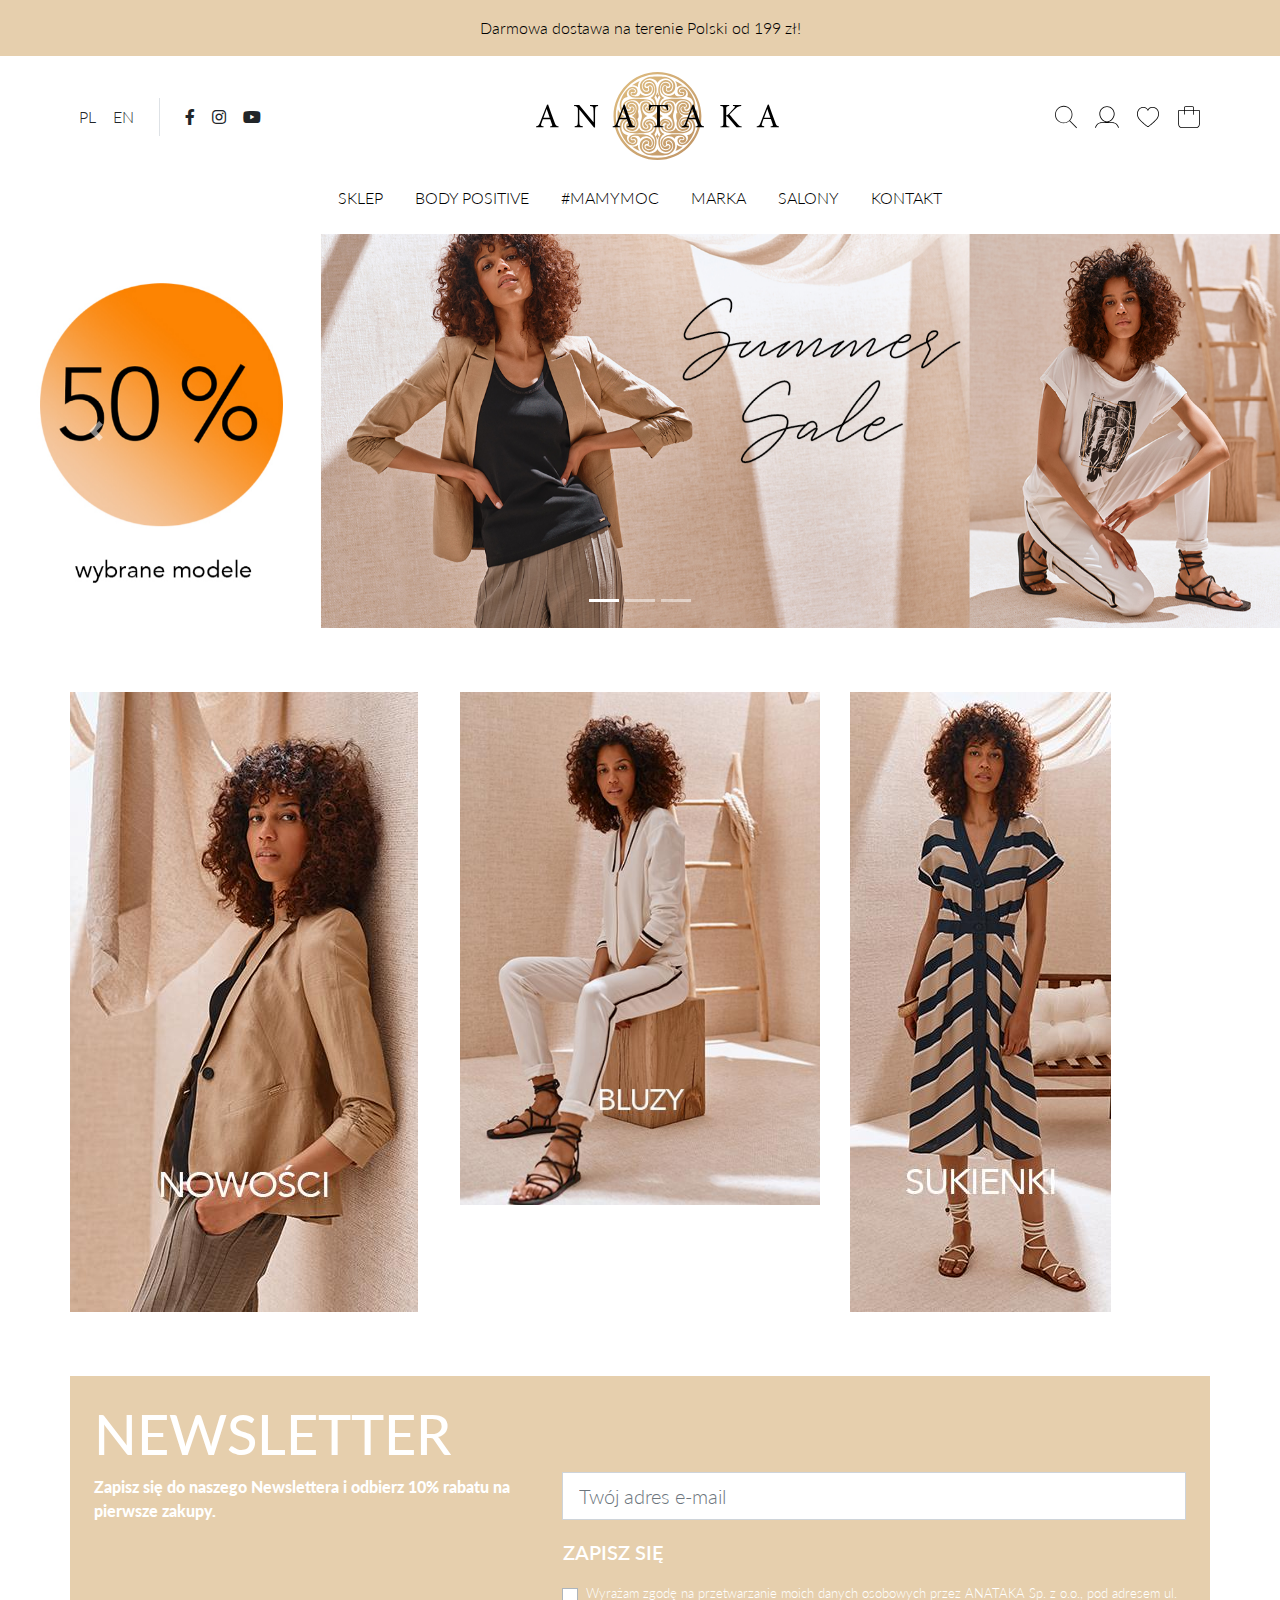
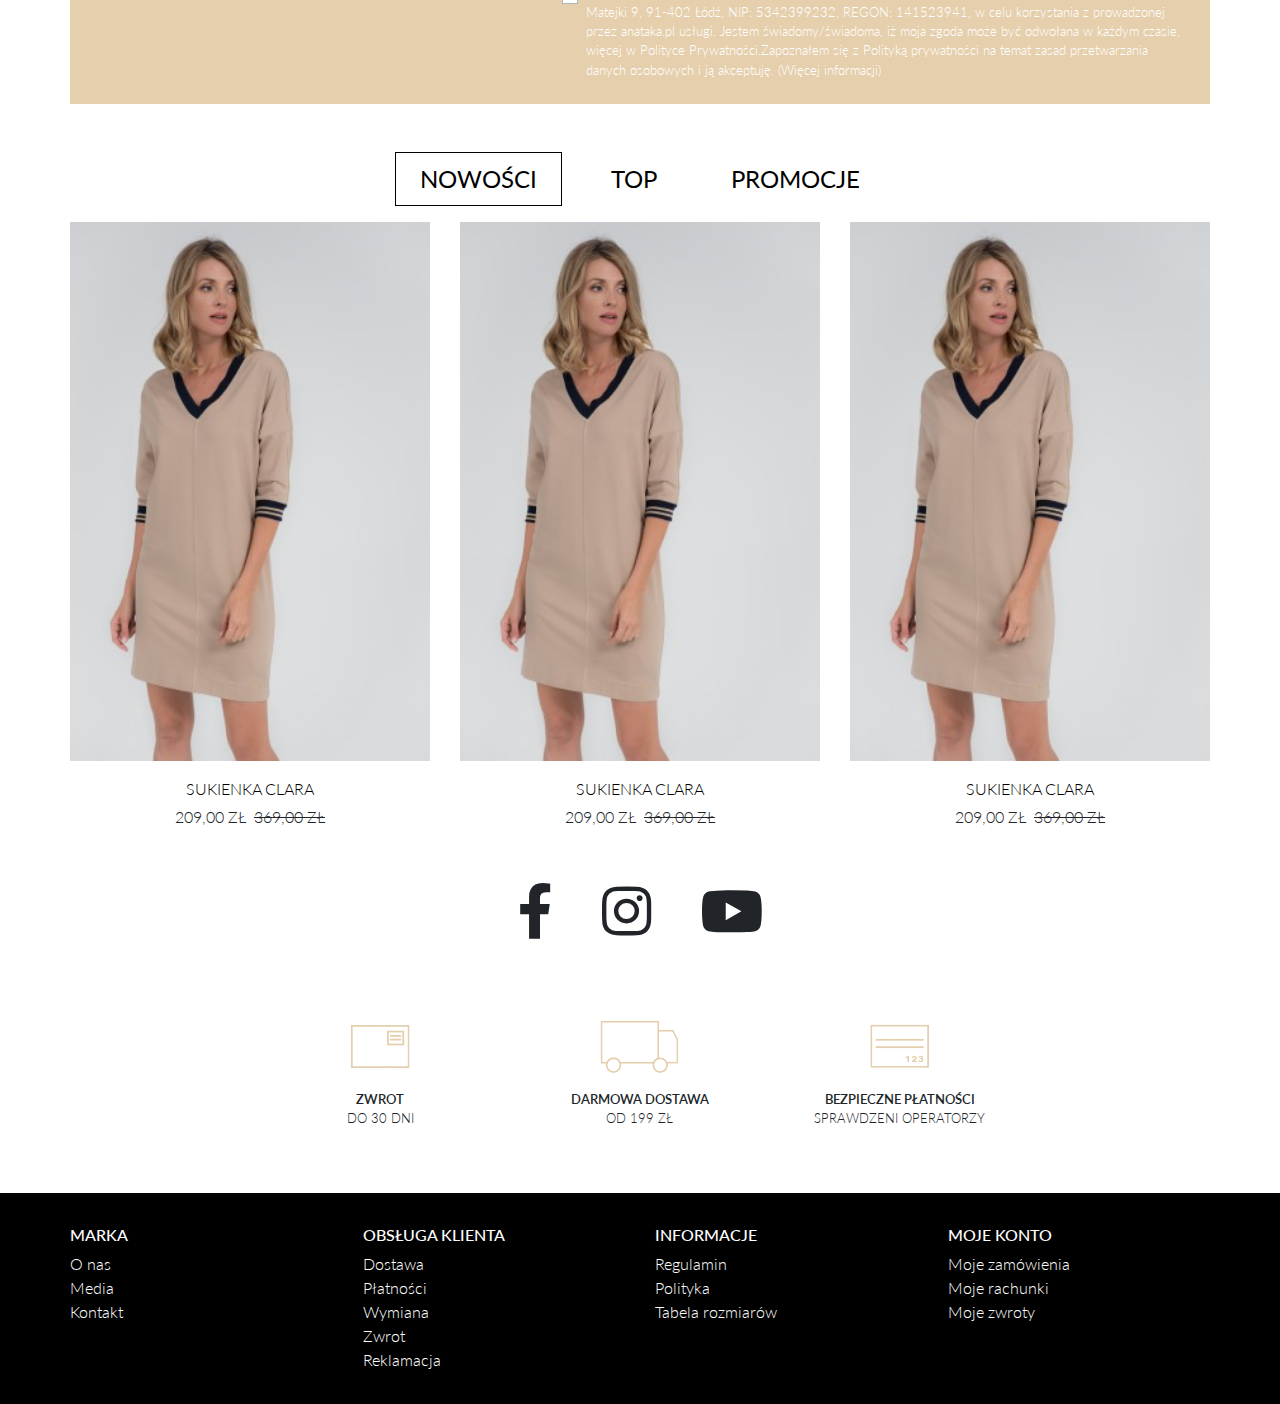
==== commit 4162a077: "Update" ====
--- a/index.html
+++ b/index.html
@@ -5,11 +5,24 @@
     <meta charset="utf-8">
     <meta name="viewport" content="width=device-width, initial-scale=1.0, shrink-to-fit=no">
     <title>Anataka</title>
-    <link rel="stylesheet" href="assets/bootstrap/css/bootstrap.min.css">
+    <link rel="stylesheet" href="assets/bootstrap/css/bootstrap.min.css?h=91039dc37ca10556e438bd87c99ad813">
     <link rel="stylesheet" href="https://fonts.googleapis.com/css?family=Lato:100,100i,300,300i,400,400i,700,700i,900,900i&amp;subset=latin-ext&amp;display=swap">
-    <link rel="stylesheet" href="assets/fonts/fontawesome-all.min.css">
-    <link rel="stylesheet" href="assets/fonts/line-awesome.min.css">
-    <link rel="stylesheet" href="assets/css/styles.min.css">
+    <link rel="stylesheet" href="assets/fonts/fontawesome-all.min.css?h=ef9efa29ed5490562c2ff272112d2e97">
+    <link rel="stylesheet" href="assets/fonts/line-awesome.min.css?h=ef9efa29ed5490562c2ff272112d2e97">
+    <link rel="stylesheet" href="assets/css/libs/flickity.css?h=51fe83a97f0f8d929bf811159752b794">
+    <link rel="stylesheet" href="assets/css/libs/jquery.fancybox.css?h=7ec4054ec26e4b52bdc7a7742ac4f113">
+    <link rel="stylesheet" href="assets/css/overrides/flickity.compiled.css?h=af395008b7a3338b8fda12cd7c671f80">
+    <link rel="stylesheet" href="assets/css/components/ratio.compiled.css?h=7ed4d23639d05bc4ca42c6e16d623b43">
+    <link rel="stylesheet" href="assets/css/fx/font-weight.compiled.css?h=6daedb184861f044d67a50abae7c080d">
+    <link rel="stylesheet" href="assets/css/fx/opacity.compiled.css?h=f24831ec69501127c3798b17fcaf93b4">
+    <link rel="stylesheet" href="assets/css/fx/sizes.compiled.css?h=bc9479e78e737028a15ea59b9e77665c">
+    <link rel="stylesheet" href="assets/css/components/fullscreen-modal.compiled.css?h=5a7931fd151bed1d958b0fe4fff8333f">
+    <link rel="stylesheet" href="assets/css/bootstrap/bootstrap-grid.compiled.css?h=a0e2c042aafd03611013bb7368c68abb">
+    <link rel="stylesheet" href="assets/css/bootstrap/bootstrap-reboot.compiled.css?h=3faab249e5b375346df50ce346e323e8">
+    <link rel="stylesheet" href="assets/css/bootstrap/bootstrap.compiled.css?h=be392c9dd5cf15c3ea7e4e466f9e01f9">
+    <link rel="stylesheet" href="assets/css/components/svg.compiled.css?h=37b7d010a67d4db066d66cbd81a24fbf">
+    <link rel="stylesheet" href="assets/css/page.compiled.css?h=fb7724f3fa5104e232735e4b6ca5fbd2">
+    <link rel="stylesheet" href="assets/css/sections/menu.compiled.css?h=950c141364d4915c7a6d8af0ba5e07c8">
 </head>
 
 <body>
@@ -22,7 +35,7 @@
                 <div class="container">
                     <div class="row no-gutters justify-content-between align-items-center justify-content-sm-center justify-content-lg-between my-n2 mx-sm-n3">
                         <div class="col-12 col-lg-auto order-1 order-lg-2 py-2 px-sm-3">
-                            <div class="d-flex justify-content-center"><a href="index.html"><img class="img-fluid" src="assets/img/anataka_logo.svg" style="height: 90px;"></a></div>
+                            <div class="d-flex justify-content-center"><a href="index.html"><img class="img-fluid" src="assets/img/anataka_logo.svg?h=e80dbbd2b84c2827c10c00f472727e8b" style="height: 90px;"></a></div>
                         </div>
                         <div class="col-auto col-sm-auto order-2 order-lg-1 py-2 px-sm-3">
                             <div class="row no-gutters justify-content-center align-items-center mx-sm-n3">
@@ -35,7 +48,7 @@
                             </div>
                         </div>
                         <div class="col-auto col-sm-auto order-3 py-2 px-sm-3">
-                            <div class="btn-group align-items-center mb-0" role="group"><button class="btn d-flex align-items-center px-2" type="button" data-target="#modal__search" data-toggle="modal"><img class="img-fluid" src="assets/img/icons/ico_search.svg"></button><button class="btn d-flex align-items-center px-2" type="button"><img class="img-fluid" src="assets/img/icons/ico_account.svg"></button><button class="btn d-flex align-items-center px-2" type="button"><img class="img-fluid" src="assets/img/icons/ico_heart.svg"></button><button class="btn d-flex align-items-center px-2" type="button"><img class="img-fluid" src="assets/img/icons/ico_bag.svg"></button><button class="btn d-flex d-lg-none align-items-center px-2" type="button" data-target="#collapse__menu" data-toggle="collapse"><img src="assets/img/icons/icon-menu_2.svg" style="width: 24px;"></button></div>
+                            <div class="btn-group align-items-center mb-0" role="group"><button class="btn d-flex align-items-center px-2" type="button" data-target="#modal__search" data-toggle="modal"><img class="img-fluid" src="assets/img/icons/ico_search.svg?h=e05d5126dd05a4f3e0a4534c91519120"></button><button class="btn d-flex align-items-center px-2" type="button"><img class="img-fluid" src="assets/img/icons/ico_account.svg?h=fc2a5b53edfbd9ee4308070628c29e49"></button><button class="btn d-flex align-items-center px-2" type="button"><img class="img-fluid" src="assets/img/icons/ico_heart.svg?h=b8b116709a2062edf27e7ac038eca170"></button><button class="btn d-flex align-items-center px-2" type="button"><img class="img-fluid" src="assets/img/icons/ico_bag.svg?h=ec883feb31bb82f657dd22f8e73cc9c0"></button><button class="btn d-flex d-lg-none align-items-center px-2" type="button" data-target="#collapse__menu" data-toggle="collapse"><img src="assets/img/icons/icon-menu_2.svg?h=1f93898562a2f7bb00fe8e6d4bd57f58" style="width: 24px;"></button></div>
                         </div>
                     </div>
                 </div>
@@ -114,9 +127,9 @@
                 <div class="container-fluid p-0">
                     <div class="carousel slide" data-ride="carousel" id="carousel-1">
                         <div class="carousel-inner">
-                            <div class="carousel-item active"><a class="d-block" href="category.html"><img class="img-fluid" src="assets/img/banners/ana_ss21_baner_50.jpeg" alt="Slide Image"></a></div>
-                            <div class="carousel-item"><a class="d-block" href="category.html"><img class="img-fluid" src="assets/img/banners/ana_aw22_baner_premiera1.jpg" alt="Slide Image"></a></div>
-                            <div class="carousel-item"><a class="d-block" href="category.html"><img class="img-fluid" src="assets/img/banners/idealne-sukienki-nad-morze_Anataka.jpeg" alt="Slide Image"></a></div>
+                            <div class="carousel-item active"><a class="d-block" href="category.html"><img class="img-fluid" src="assets/img/banners/ana_ss21_baner_50.jpeg?h=bb9433557cd7998aa2f307fb0de6f65a" alt="Slide Image"></a></div>
+                            <div class="carousel-item"><a class="d-block" href="category.html"><img class="img-fluid" src="assets/img/banners/ana_aw22_baner_premiera1.jpg?h=f72b9e33ca6ff647fb3d633492559a5a" alt="Slide Image"></a></div>
+                            <div class="carousel-item"><a class="d-block" href="category.html"><img class="img-fluid" src="assets/img/banners/idealne-sukienki-nad-morze_Anataka.jpeg?h=4d1aef3a8e939987e74232ada6299146" alt="Slide Image"></a></div>
                         </div>
                         <div><a class="carousel-control-prev" href="#carousel-1" role="button" data-slide="prev"><span class="carousel-control-prev-icon"></span><span class="sr-only">Previous</span></a><a class="carousel-control-next" href="#carousel-1" role="button" data-slide="next"><span class="carousel-control-next-icon"></span><span class="sr-only">Next</span></a></div>
                         <ol class="carousel-indicators">
@@ -131,13 +144,13 @@
                 <div class="container">
                     <div class="row justify-content-center">
                         <div class="col-6 col-sm-6 col-md-4 py-3">
-                            <div class="d-flex justify-content-center justify-content-md-start"><a class="d-inline-block" href="category.html"><img class="img-fluid" src="assets/img/promo/promo_1.jpeg"></a></div>
+                            <div class="d-flex justify-content-center justify-content-md-start"><a class="d-inline-block" href="category.html"><img class="img-fluid" src="assets/img/promo/promo_1.jpeg?h=0d59c76464da168ef07c7468e47f7107"></a></div>
                         </div>
                         <div class="col-6 col-sm-6 col-md-4 py-3">
-                            <div class="d-flex justify-content-center justify-content-md-start"><a class="d-inline-block" href="category.html"><img class="img-fluid" src="assets/img/promo/promo_2.jpeg"></a></div>
+                            <div class="d-flex justify-content-center justify-content-md-start"><a class="d-inline-block" href="category.html"><img class="img-fluid" src="assets/img/promo/promo_2.jpeg?h=2a9e0303b30b60ce0c221ceb06fe75eb"></a></div>
                         </div>
                         <div class="col-6 col-sm-12 col-md-4 d-none d-md-block py-3">
-                            <div class="d-flex justify-content-center justify-content-md-start"><a class="d-inline-block" href="category.html"><img class="img-fluid" src="assets/img/promo/promo-3.jpeg"></a></div>
+                            <div class="d-flex justify-content-center justify-content-md-start"><a class="d-inline-block" href="category.html"><img class="img-fluid" src="assets/img/promo/promo-3.jpeg?h=6d8f99cbca20382410f95fcd344e5d9c"></a></div>
                         </div>
                     </div>
                 </div>
@@ -174,86 +187,86 @@
                         <div class="tab-content">
                             <div class="tab-pane fade show active" role="tabpanel" id="tab-1">
                                 <div class="overflow-hidden">
-                                    <div class="row flex-nowrap flickity--slider my-n3">
-                                        <div class="col-12 col-sm-6 col-lg-4 py-3">
-                                            <div class="card border-0"><a class="d-block" href="product.html">
-                                                    <div class="mb-3">
-                                                        <div><img class="img-fluid w-100" src="assets/img/products/sukienka-clara.jpeg"></div>
-                                                    </div>
-                                                </a>
-                                                <div class="card-body p-0">
-                                                    <p class="text-uppercase text-center card-text mb-1"><a href="product.html">SUKIENKA CLARA</a></p>
-                                                    <ul class="list-inline text-uppercase d-flex justify-content-center">
-                                                        <li class="list-inline-item">209,00 zł</li>
-                                                        <li class="list-inline-item"><span style="text-decoration: line-through;">369,00 zł</span></li>
-                                                    </ul>
-                                                </div>
-                                            </div>
-                                        </div>
-                                        <div class="col-12 col-sm-6 col-lg-4 py-3">
-                                            <div class="card border-0"><a class="d-block" href="product.html">
-                                                    <div class="mb-3">
-                                                        <div><img class="img-fluid w-100" src="assets/img/products/sukienka-clara.jpeg"></div>
-                                                    </div>
-                                                </a>
-                                                <div class="card-body p-0">
-                                                    <p class="text-uppercase text-center card-text mb-1"><a href="product.html">SUKIENKA CLARA</a></p>
-                                                    <ul class="list-inline text-uppercase d-flex justify-content-center">
-                                                        <li class="list-inline-item">209,00 zł</li>
-                                                        <li class="list-inline-item"><span style="text-decoration: line-through;">369,00 zł</span></li>
-                                                    </ul>
-                                                </div>
-                                            </div>
-                                        </div>
-                                        <div class="col-12 col-sm-6 col-lg-4 py-3">
-                                            <div class="card border-0"><a class="d-block" href="product.html">
-                                                    <div class="mb-3">
-                                                        <div><img class="img-fluid w-100" src="assets/img/products/sukienka-clara.jpeg"></div>
-                                                    </div>
-                                                </a>
-                                                <div class="card-body p-0">
-                                                    <p class="text-uppercase text-center card-text mb-1"><a href="product.html">SUKIENKA CLARA</a></p>
-                                                    <ul class="list-inline text-uppercase d-flex justify-content-center">
-                                                        <li class="list-inline-item">209,00 zł</li>
-                                                        <li class="list-inline-item"><span style="text-decoration: line-through;">369,00 zł</span></li>
-                                                    </ul>
-                                                </div>
-                                            </div>
-                                        </div>
-                                        <div class="col-12 col-sm-6 col-lg-4 py-3">
-                                            <div class="card border-0"><a class="d-block" href="product.html">
-                                                    <div class="mb-3">
-                                                        <div><img class="img-fluid w-100" src="assets/img/products/sukienka-clara.jpeg"></div>
-                                                    </div>
-                                                </a>
-                                                <div class="card-body p-0">
-                                                    <p class="text-uppercase text-center card-text mb-1"><a href="product.html">SUKIENKA CLARA</a></p>
-                                                    <ul class="list-inline text-uppercase d-flex justify-content-center">
-                                                        <li class="list-inline-item">209,00 zł</li>
-                                                        <li class="list-inline-item"><span style="text-decoration: line-through;">369,00 zł</span></li>
-                                                    </ul>
-                                                </div>
-                                            </div>
-                                        </div>
-                                        <div class="col-12 col-sm-6 col-lg-4 py-3">
-                                            <div class="card border-0"><a class="d-block" href="product.html">
-                                                    <div class="mb-3">
-                                                        <div><img class="img-fluid w-100" src="assets/img/products/sukienka-clara.jpeg"></div>
-                                                    </div>
-                                                </a>
-                                                <div class="card-body p-0">
-                                                    <p class="text-uppercase text-center card-text mb-1"><a href="product.html">SUKIENKA CLARA</a></p>
-                                                    <ul class="list-inline text-uppercase d-flex justify-content-center">
-                                                        <li class="list-inline-item">209,00 zł</li>
-                                                        <li class="list-inline-item"><span style="text-decoration: line-through;">369,00 zł</span></li>
-                                                    </ul>
-                                                </div>
-                                            </div>
-                                        </div>
-                                        <div class="col-12 col-sm-6 col-lg-4 py-3">
-                                            <div class="card border-0"><a class="d-block" href="product.html">
-                                                    <div class="mb-3">
-                                                        <div><img class="img-fluid w-100" src="assets/img/products/sukienka-clara.jpeg"></div>
+                                    <div class="row flex-nowrap my-n3 flickity--slider">
+                                        <div class="col-12 col-sm-6 col-lg-4 py-3">
+                                            <div class="card border-0"><a class="d-block" href="product.html">
+                                                    <div class="mb-3">
+                                                        <div><img class="img-fluid w-100" src="assets/img/products/sukienka-clara.jpeg?h=8f7d3babf50ace28d7dd3891fbc56ceb"></div>
+                                                    </div>
+                                                </a>
+                                                <div class="card-body p-0">
+                                                    <p class="text-uppercase text-center card-text mb-1"><a href="product.html">SUKIENKA CLARA</a></p>
+                                                    <ul class="list-inline text-uppercase d-flex justify-content-center">
+                                                        <li class="list-inline-item">209,00 zł</li>
+                                                        <li class="list-inline-item"><span style="text-decoration: line-through;">369,00 zł</span></li>
+                                                    </ul>
+                                                </div>
+                                            </div>
+                                        </div>
+                                        <div class="col-12 col-sm-6 col-lg-4 py-3">
+                                            <div class="card border-0"><a class="d-block" href="product.html">
+                                                    <div class="mb-3">
+                                                        <div><img class="img-fluid w-100" src="assets/img/products/sukienka-clara.jpeg?h=8f7d3babf50ace28d7dd3891fbc56ceb"></div>
+                                                    </div>
+                                                </a>
+                                                <div class="card-body p-0">
+                                                    <p class="text-uppercase text-center card-text mb-1"><a href="product.html">SUKIENKA CLARA</a></p>
+                                                    <ul class="list-inline text-uppercase d-flex justify-content-center">
+                                                        <li class="list-inline-item">209,00 zł</li>
+                                                        <li class="list-inline-item"><span style="text-decoration: line-through;">369,00 zł</span></li>
+                                                    </ul>
+                                                </div>
+                                            </div>
+                                        </div>
+                                        <div class="col-12 col-sm-6 col-lg-4 py-3">
+                                            <div class="card border-0"><a class="d-block" href="product.html">
+                                                    <div class="mb-3">
+                                                        <div><img class="img-fluid w-100" src="assets/img/products/sukienka-clara.jpeg?h=8f7d3babf50ace28d7dd3891fbc56ceb"></div>
+                                                    </div>
+                                                </a>
+                                                <div class="card-body p-0">
+                                                    <p class="text-uppercase text-center card-text mb-1"><a href="product.html">SUKIENKA CLARA</a></p>
+                                                    <ul class="list-inline text-uppercase d-flex justify-content-center">
+                                                        <li class="list-inline-item">209,00 zł</li>
+                                                        <li class="list-inline-item"><span style="text-decoration: line-through;">369,00 zł</span></li>
+                                                    </ul>
+                                                </div>
+                                            </div>
+                                        </div>
+                                        <div class="col-12 col-sm-6 col-lg-4 py-3">
+                                            <div class="card border-0"><a class="d-block" href="product.html">
+                                                    <div class="mb-3">
+                                                        <div><img class="img-fluid w-100" src="assets/img/products/sukienka-clara.jpeg?h=8f7d3babf50ace28d7dd3891fbc56ceb"></div>
+                                                    </div>
+                                                </a>
+                                                <div class="card-body p-0">
+                                                    <p class="text-uppercase text-center card-text mb-1"><a href="product.html">SUKIENKA CLARA</a></p>
+                                                    <ul class="list-inline text-uppercase d-flex justify-content-center">
+                                                        <li class="list-inline-item">209,00 zł</li>
+                                                        <li class="list-inline-item"><span style="text-decoration: line-through;">369,00 zł</span></li>
+                                                    </ul>
+                                                </div>
+                                            </div>
+                                        </div>
+                                        <div class="col-12 col-sm-6 col-lg-4 py-3">
+                                            <div class="card border-0"><a class="d-block" href="product.html">
+                                                    <div class="mb-3">
+                                                        <div><img class="img-fluid w-100" src="assets/img/products/sukienka-clara.jpeg?h=8f7d3babf50ace28d7dd3891fbc56ceb"></div>
+                                                    </div>
+                                                </a>
+                                                <div class="card-body p-0">
+                                                    <p class="text-uppercase text-center card-text mb-1"><a href="product.html">SUKIENKA CLARA</a></p>
+                                                    <ul class="list-inline text-uppercase d-flex justify-content-center">
+                                                        <li class="list-inline-item">209,00 zł</li>
+                                                        <li class="list-inline-item"><span style="text-decoration: line-through;">369,00 zł</span></li>
+                                                    </ul>
+                                                </div>
+                                            </div>
+                                        </div>
+                                        <div class="col-12 col-sm-6 col-lg-4 py-3">
+                                            <div class="card border-0"><a class="d-block" href="product.html">
+                                                    <div class="mb-3">
+                                                        <div><img class="img-fluid w-100" src="assets/img/products/sukienka-clara.jpeg?h=8f7d3babf50ace28d7dd3891fbc56ceb"></div>
                                                     </div>
                                                 </a>
                                                 <div class="card-body p-0">
@@ -270,86 +283,86 @@
                             </div>
                             <div class="tab-pane fade" role="tabpanel" id="tab-2">
                                 <div class="overflow-hidden">
-                                    <div class="row flex-nowrap flickity--slider">
-                                        <div class="col-12 col-sm-6 col-lg-4 py-3">
-                                            <div class="card border-0"><a class="d-block" href="product.html">
-                                                    <div class="mb-3">
-                                                        <div><img class="img-fluid w-100" src="assets/img/products/sukienka-clara.jpeg"></div>
-                                                    </div>
-                                                </a>
-                                                <div class="card-body p-0">
-                                                    <p class="text-uppercase text-center card-text mb-1"><a href="product.html">SUKIENKA CLARA</a></p>
-                                                    <ul class="list-inline text-uppercase d-flex justify-content-center">
-                                                        <li class="list-inline-item">209,00 zł</li>
-                                                        <li class="list-inline-item"><span style="text-decoration: line-through;">369,00 zł</span></li>
-                                                    </ul>
-                                                </div>
-                                            </div>
-                                        </div>
-                                        <div class="col-12 col-sm-6 col-lg-4 py-3">
-                                            <div class="card border-0"><a class="d-block" href="product.html">
-                                                    <div class="mb-3">
-                                                        <div><img class="img-fluid w-100" src="assets/img/products/sukienka-clara.jpeg"></div>
-                                                    </div>
-                                                </a>
-                                                <div class="card-body p-0">
-                                                    <p class="text-uppercase text-center card-text mb-1"><a href="product.html">SUKIENKA CLARA</a></p>
-                                                    <ul class="list-inline text-uppercase d-flex justify-content-center">
-                                                        <li class="list-inline-item">209,00 zł</li>
-                                                        <li class="list-inline-item"><span style="text-decoration: line-through;">369,00 zł</span></li>
-                                                    </ul>
-                                                </div>
-                                            </div>
-                                        </div>
-                                        <div class="col-12 col-sm-6 col-lg-4 py-3">
-                                            <div class="card border-0"><a class="d-block" href="product.html">
-                                                    <div class="mb-3">
-                                                        <div><img class="img-fluid w-100" src="assets/img/products/sukienka-clara.jpeg"></div>
-                                                    </div>
-                                                </a>
-                                                <div class="card-body p-0">
-                                                    <p class="text-uppercase text-center card-text mb-1"><a href="product.html">SUKIENKA CLARA</a></p>
-                                                    <ul class="list-inline text-uppercase d-flex justify-content-center">
-                                                        <li class="list-inline-item">209,00 zł</li>
-                                                        <li class="list-inline-item"><span style="text-decoration: line-through;">369,00 zł</span></li>
-                                                    </ul>
-                                                </div>
-                                            </div>
-                                        </div>
-                                        <div class="col-12 col-sm-6 col-lg-4 py-3">
-                                            <div class="card border-0"><a class="d-block" href="product.html">
-                                                    <div class="mb-3">
-                                                        <div><img class="img-fluid w-100" src="assets/img/products/sukienka-clara.jpeg"></div>
-                                                    </div>
-                                                </a>
-                                                <div class="card-body p-0">
-                                                    <p class="text-uppercase text-center card-text mb-1"><a href="product.html">SUKIENKA CLARA</a></p>
-                                                    <ul class="list-inline text-uppercase d-flex justify-content-center">
-                                                        <li class="list-inline-item">209,00 zł</li>
-                                                        <li class="list-inline-item"><span style="text-decoration: line-through;">369,00 zł</span></li>
-                                                    </ul>
-                                                </div>
-                                            </div>
-                                        </div>
-                                        <div class="col-12 col-sm-6 col-lg-4 py-3">
-                                            <div class="card border-0"><a class="d-block" href="product.html">
-                                                    <div class="mb-3">
-                                                        <div><img class="img-fluid w-100" src="assets/img/products/sukienka-clara.jpeg"></div>
-                                                    </div>
-                                                </a>
-                                                <div class="card-body p-0">
-                                                    <p class="text-uppercase text-center card-text mb-1"><a href="product.html">SUKIENKA CLARA</a></p>
-                                                    <ul class="list-inline text-uppercase d-flex justify-content-center">
-                                                        <li class="list-inline-item">209,00 zł</li>
-                                                        <li class="list-inline-item"><span style="text-decoration: line-through;">369,00 zł</span></li>
-                                                    </ul>
-                                                </div>
-                                            </div>
-                                        </div>
-                                        <div class="col-12 col-sm-6 col-lg-4 py-3">
-                                            <div class="card border-0"><a class="d-block" href="product.html">
-                                                    <div class="mb-3">
-                                                        <div><img class="img-fluid w-100" src="assets/img/products/sukienka-clara.jpeg"></div>
+                                    <div class="row flex-nowrap my-n3 flickity--slider">
+                                        <div class="col-12 col-sm-6 col-lg-4 py-3">
+                                            <div class="card border-0"><a class="d-block" href="product.html">
+                                                    <div class="mb-3">
+                                                        <div><img class="img-fluid w-100" src="assets/img/products/sukienka-clara.jpeg?h=8f7d3babf50ace28d7dd3891fbc56ceb"></div>
+                                                    </div>
+                                                </a>
+                                                <div class="card-body p-0">
+                                                    <p class="text-uppercase text-center card-text mb-1"><a href="product.html">SUKIENKA CLARA</a></p>
+                                                    <ul class="list-inline text-uppercase d-flex justify-content-center">
+                                                        <li class="list-inline-item">209,00 zł</li>
+                                                        <li class="list-inline-item"><span style="text-decoration: line-through;">369,00 zł</span></li>
+                                                    </ul>
+                                                </div>
+                                            </div>
+                                        </div>
+                                        <div class="col-12 col-sm-6 col-lg-4 py-3">
+                                            <div class="card border-0"><a class="d-block" href="product.html">
+                                                    <div class="mb-3">
+                                                        <div><img class="img-fluid w-100" src="assets/img/products/sukienka-clara.jpeg?h=8f7d3babf50ace28d7dd3891fbc56ceb"></div>
+                                                    </div>
+                                                </a>
+                                                <div class="card-body p-0">
+                                                    <p class="text-uppercase text-center card-text mb-1"><a href="product.html">SUKIENKA CLARA</a></p>
+                                                    <ul class="list-inline text-uppercase d-flex justify-content-center">
+                                                        <li class="list-inline-item">209,00 zł</li>
+                                                        <li class="list-inline-item"><span style="text-decoration: line-through;">369,00 zł</span></li>
+                                                    </ul>
+                                                </div>
+                                            </div>
+                                        </div>
+                                        <div class="col-12 col-sm-6 col-lg-4 py-3">
+                                            <div class="card border-0"><a class="d-block" href="product.html">
+                                                    <div class="mb-3">
+                                                        <div><img class="img-fluid w-100" src="assets/img/products/sukienka-clara.jpeg?h=8f7d3babf50ace28d7dd3891fbc56ceb"></div>
+                                                    </div>
+                                                </a>
+                                                <div class="card-body p-0">
+                                                    <p class="text-uppercase text-center card-text mb-1"><a href="product.html">SUKIENKA CLARA</a></p>
+                                                    <ul class="list-inline text-uppercase d-flex justify-content-center">
+                                                        <li class="list-inline-item">209,00 zł</li>
+                                                        <li class="list-inline-item"><span style="text-decoration: line-through;">369,00 zł</span></li>
+                                                    </ul>
+                                                </div>
+                                            </div>
+                                        </div>
+                                        <div class="col-12 col-sm-6 col-lg-4 py-3">
+                                            <div class="card border-0"><a class="d-block" href="product.html">
+                                                    <div class="mb-3">
+                                                        <div><img class="img-fluid w-100" src="assets/img/products/sukienka-clara.jpeg?h=8f7d3babf50ace28d7dd3891fbc56ceb"></div>
+                                                    </div>
+                                                </a>
+                                                <div class="card-body p-0">
+                                                    <p class="text-uppercase text-center card-text mb-1"><a href="product.html">SUKIENKA CLARA</a></p>
+                                                    <ul class="list-inline text-uppercase d-flex justify-content-center">
+                                                        <li class="list-inline-item">209,00 zł</li>
+                                                        <li class="list-inline-item"><span style="text-decoration: line-through;">369,00 zł</span></li>
+                                                    </ul>
+                                                </div>
+                                            </div>
+                                        </div>
+                                        <div class="col-12 col-sm-6 col-lg-4 py-3">
+                                            <div class="card border-0"><a class="d-block" href="product.html">
+                                                    <div class="mb-3">
+                                                        <div><img class="img-fluid w-100" src="assets/img/products/sukienka-clara.jpeg?h=8f7d3babf50ace28d7dd3891fbc56ceb"></div>
+                                                    </div>
+                                                </a>
+                                                <div class="card-body p-0">
+                                                    <p class="text-uppercase text-center card-text mb-1"><a href="product.html">SUKIENKA CLARA</a></p>
+                                                    <ul class="list-inline text-uppercase d-flex justify-content-center">
+                                                        <li class="list-inline-item">209,00 zł</li>
+                                                        <li class="list-inline-item"><span style="text-decoration: line-through;">369,00 zł</span></li>
+                                                    </ul>
+                                                </div>
+                                            </div>
+                                        </div>
+                                        <div class="col-12 col-sm-6 col-lg-4 py-3">
+                                            <div class="card border-0"><a class="d-block" href="product.html">
+                                                    <div class="mb-3">
+                                                        <div><img class="img-fluid w-100" src="assets/img/products/sukienka-clara.jpeg?h=8f7d3babf50ace28d7dd3891fbc56ceb"></div>
                                                     </div>
                                                 </a>
                                                 <div class="card-body p-0">
@@ -366,86 +379,86 @@
                             </div>
                             <div class="tab-pane fade" role="tabpanel" id="tab-3">
                                 <div class="overflow-hidden">
-                                    <div class="row flex-nowrap flickity--slider">
-                                        <div class="col-12 col-sm-6 col-lg-4 py-3">
-                                            <div class="card border-0"><a class="d-block" href="product.html">
-                                                    <div class="mb-3">
-                                                        <div><img class="img-fluid w-100" src="assets/img/products/sukienka-clara.jpeg"></div>
-                                                    </div>
-                                                </a>
-                                                <div class="card-body p-0">
-                                                    <p class="text-uppercase text-center card-text mb-1"><a href="product.html">SUKIENKA CLARA</a></p>
-                                                    <ul class="list-inline text-uppercase d-flex justify-content-center">
-                                                        <li class="list-inline-item">209,00 zł</li>
-                                                        <li class="list-inline-item"><span style="text-decoration: line-through;">369,00 zł</span></li>
-                                                    </ul>
-                                                </div>
-                                            </div>
-                                        </div>
-                                        <div class="col-12 col-sm-6 col-lg-4 py-3">
-                                            <div class="card border-0"><a class="d-block" href="product.html">
-                                                    <div class="mb-3">
-                                                        <div><img class="img-fluid w-100" src="assets/img/products/sukienka-clara.jpeg"></div>
-                                                    </div>
-                                                </a>
-                                                <div class="card-body p-0">
-                                                    <p class="text-uppercase text-center card-text mb-1"><a href="product.html">SUKIENKA CLARA</a></p>
-                                                    <ul class="list-inline text-uppercase d-flex justify-content-center">
-                                                        <li class="list-inline-item">209,00 zł</li>
-                                                        <li class="list-inline-item"><span style="text-decoration: line-through;">369,00 zł</span></li>
-                                                    </ul>
-                                                </div>
-                                            </div>
-                                        </div>
-                                        <div class="col-12 col-sm-6 col-lg-4 py-3">
-                                            <div class="card border-0"><a class="d-block" href="product.html">
-                                                    <div class="mb-3">
-                                                        <div><img class="img-fluid w-100" src="assets/img/products/sukienka-clara.jpeg"></div>
-                                                    </div>
-                                                </a>
-                                                <div class="card-body p-0">
-                                                    <p class="text-uppercase text-center card-text mb-1"><a href="product.html">SUKIENKA CLARA</a></p>
-                                                    <ul class="list-inline text-uppercase d-flex justify-content-center">
-                                                        <li class="list-inline-item">209,00 zł</li>
-                                                        <li class="list-inline-item"><span style="text-decoration: line-through;">369,00 zł</span></li>
-                                                    </ul>
-                                                </div>
-                                            </div>
-                                        </div>
-                                        <div class="col-12 col-sm-6 col-lg-4 py-3">
-                                            <div class="card border-0"><a class="d-block" href="product.html">
-                                                    <div class="mb-3">
-                                                        <div><img class="img-fluid w-100" src="assets/img/products/sukienka-clara.jpeg"></div>
-                                                    </div>
-                                                </a>
-                                                <div class="card-body p-0">
-                                                    <p class="text-uppercase text-center card-text mb-1"><a href="product.html">SUKIENKA CLARA</a></p>
-                                                    <ul class="list-inline text-uppercase d-flex justify-content-center">
-                                                        <li class="list-inline-item">209,00 zł</li>
-                                                        <li class="list-inline-item"><span style="text-decoration: line-through;">369,00 zł</span></li>
-                                                    </ul>
-                                                </div>
-                                            </div>
-                                        </div>
-                                        <div class="col-12 col-sm-6 col-lg-4 py-3">
-                                            <div class="card border-0"><a class="d-block" href="product.html">
-                                                    <div class="mb-3">
-                                                        <div><img class="img-fluid w-100" src="assets/img/products/sukienka-clara.jpeg"></div>
-                                                    </div>
-                                                </a>
-                                                <div class="card-body p-0">
-                                                    <p class="text-uppercase text-center card-text mb-1"><a href="product.html">SUKIENKA CLARA</a></p>
-                                                    <ul class="list-inline text-uppercase d-flex justify-content-center">
-                                                        <li class="list-inline-item">209,00 zł</li>
-                                                        <li class="list-inline-item"><span style="text-decoration: line-through;">369,00 zł</span></li>
-                                                    </ul>
-                                                </div>
-                                            </div>
-                                        </div>
-                                        <div class="col-12 col-sm-6 col-lg-4 py-3">
-                                            <div class="card border-0"><a class="d-block" href="product.html">
-                                                    <div class="mb-3">
-                                                        <div><img class="img-fluid w-100" src="assets/img/products/sukienka-clara.jpeg"></div>
+                                    <div class="row flex-nowrap my-n3 flickity--slider">
+                                        <div class="col-12 col-sm-6 col-lg-4 py-3">
+                                            <div class="card border-0"><a class="d-block" href="product.html">
+                                                    <div class="mb-3">
+                                                        <div><img class="img-fluid w-100" src="assets/img/products/sukienka-clara.jpeg?h=8f7d3babf50ace28d7dd3891fbc56ceb"></div>
+                                                    </div>
+                                                </a>
+                                                <div class="card-body p-0">
+                                                    <p class="text-uppercase text-center card-text mb-1"><a href="product.html">SUKIENKA CLARA</a></p>
+                                                    <ul class="list-inline text-uppercase d-flex justify-content-center">
+                                                        <li class="list-inline-item">209,00 zł</li>
+                                                        <li class="list-inline-item"><span style="text-decoration: line-through;">369,00 zł</span></li>
+                                                    </ul>
+                                                </div>
+                                            </div>
+                                        </div>
+                                        <div class="col-12 col-sm-6 col-lg-4 py-3">
+                                            <div class="card border-0"><a class="d-block" href="product.html">
+                                                    <div class="mb-3">
+                                                        <div><img class="img-fluid w-100" src="assets/img/products/sukienka-clara.jpeg?h=8f7d3babf50ace28d7dd3891fbc56ceb"></div>
+                                                    </div>
+                                                </a>
+                                                <div class="card-body p-0">
+                                                    <p class="text-uppercase text-center card-text mb-1"><a href="product.html">SUKIENKA CLARA</a></p>
+                                                    <ul class="list-inline text-uppercase d-flex justify-content-center">
+                                                        <li class="list-inline-item">209,00 zł</li>
+                                                        <li class="list-inline-item"><span style="text-decoration: line-through;">369,00 zł</span></li>
+                                                    </ul>
+                                                </div>
+                                            </div>
+                                        </div>
+                                        <div class="col-12 col-sm-6 col-lg-4 py-3">
+                                            <div class="card border-0"><a class="d-block" href="product.html">
+                                                    <div class="mb-3">
+                                                        <div><img class="img-fluid w-100" src="assets/img/products/sukienka-clara.jpeg?h=8f7d3babf50ace28d7dd3891fbc56ceb"></div>
+                                                    </div>
+                                                </a>
+                                                <div class="card-body p-0">
+                                                    <p class="text-uppercase text-center card-text mb-1"><a href="product.html">SUKIENKA CLARA</a></p>
+                                                    <ul class="list-inline text-uppercase d-flex justify-content-center">
+                                                        <li class="list-inline-item">209,00 zł</li>
+                                                        <li class="list-inline-item"><span style="text-decoration: line-through;">369,00 zł</span></li>
+                                                    </ul>
+                                                </div>
+                                            </div>
+                                        </div>
+                                        <div class="col-12 col-sm-6 col-lg-4 py-3">
+                                            <div class="card border-0"><a class="d-block" href="product.html">
+                                                    <div class="mb-3">
+                                                        <div><img class="img-fluid w-100" src="assets/img/products/sukienka-clara.jpeg?h=8f7d3babf50ace28d7dd3891fbc56ceb"></div>
+                                                    </div>
+                                                </a>
+                                                <div class="card-body p-0">
+                                                    <p class="text-uppercase text-center card-text mb-1"><a href="product.html">SUKIENKA CLARA</a></p>
+                                                    <ul class="list-inline text-uppercase d-flex justify-content-center">
+                                                        <li class="list-inline-item">209,00 zł</li>
+                                                        <li class="list-inline-item"><span style="text-decoration: line-through;">369,00 zł</span></li>
+                                                    </ul>
+                                                </div>
+                                            </div>
+                                        </div>
+                                        <div class="col-12 col-sm-6 col-lg-4 py-3">
+                                            <div class="card border-0"><a class="d-block" href="product.html">
+                                                    <div class="mb-3">
+                                                        <div><img class="img-fluid w-100" src="assets/img/products/sukienka-clara.jpeg?h=8f7d3babf50ace28d7dd3891fbc56ceb"></div>
+                                                    </div>
+                                                </a>
+                                                <div class="card-body p-0">
+                                                    <p class="text-uppercase text-center card-text mb-1"><a href="product.html">SUKIENKA CLARA</a></p>
+                                                    <ul class="list-inline text-uppercase d-flex justify-content-center">
+                                                        <li class="list-inline-item">209,00 zł</li>
+                                                        <li class="list-inline-item"><span style="text-decoration: line-through;">369,00 zł</span></li>
+                                                    </ul>
+                                                </div>
+                                            </div>
+                                        </div>
+                                        <div class="col-12 col-sm-6 col-lg-4 py-3">
+                                            <div class="card border-0"><a class="d-block" href="product.html">
+                                                    <div class="mb-3">
+                                                        <div><img class="img-fluid w-100" src="assets/img/products/sukienka-clara.jpeg?h=8f7d3babf50ace28d7dd3891fbc56ceb"></div>
                                                     </div>
                                                 </a>
                                                 <div class="card-body p-0">
@@ -467,7 +480,7 @@
             <div class="py-0">
                 <div class="container">
                     <div class="d-flex justify-content-center">
-                        <div class="btn-group" role="group"><button class="btn btn-lg btn--noshadow" type="button"><i class="fab fa-facebook-f display-4"></i></button><button class="btn btn-lg btn--noshadow" type="button"><i class="fab fa-instagram display-4"></i></button><button class="btn btn-lg btn--noshadow" type="button"><i class="fab fa-youtube display-4"></i></button></div>
+                        <div class="btn-group" role="group"><button class="btn btn-lg btn--noshadow px-3 px-sm-4" type="button"><i class="fab fa-facebook-f display-4"></i></button><button class="btn btn-lg btn--noshadow px-3 px-sm-4" type="button"><i class="fab fa-instagram display-4"></i></button><button class="btn btn-lg btn--noshadow px-3 px-sm-4" type="button"><i class="fab fa-youtube display-4"></i></button></div>
                     </div>
                 </div>
             </div>
@@ -477,13 +490,13 @@
                         <div class="col-lg-10 col-xl-8">
                             <div class="row justify-content-center">
                                 <div class="col-4 py-3 px-1">
-                                    <div class="d-flex justify-content-center"><button class="btn text-uppercase btn--noshadow p-0 small" type="button"><span class="d-flex justify-content-center align-items-center mb-3" style="height: 55px;"><img class="img-fluid" src="assets/img/icons/pikto1.png"></span><small class="d-block font-weight-bold">Zwrot</small><small class="d-block">do 30 dni</small></button></div>
+                                    <div class="d-flex justify-content-center"><button class="btn text-uppercase btn--noshadow p-0 small" type="button"><span class="d-flex justify-content-center align-items-center mb-3" style="height: 55px;"><img class="img-fluid" src="assets/img/icons/pikto1.png?h=7375d8fbe6e326cde12367f03c962177"></span><small class="d-block font-weight-bold">Zwrot</small><small class="d-block">do 30 dni</small></button></div>
                                 </div>
                                 <div class="col-4 py-3 px-1">
-                                    <div class="d-flex justify-content-center"><button class="btn text-uppercase btn--noshadow p-0 small" type="button"><span class="d-flex justify-content-center align-items-center mb-3" style="height: 55px;"><img class="img-fluid" src="assets/img/icons/pikto2.png"></span><small class="d-block font-weight-bold">Darmowa dostawa</small><small class="d-block">od 199 zł</small></button></div>
+                                    <div class="d-flex justify-content-center"><button class="btn text-uppercase btn--noshadow p-0 small" type="button"><span class="d-flex justify-content-center align-items-center mb-3" style="height: 55px;"><img class="img-fluid" src="assets/img/icons/pikto2.png?h=072111cf9dea54b4f3bafe4f5cd7b293"></span><small class="d-block font-weight-bold">Darmowa dostawa</small><small class="d-block">od 199 zł</small></button></div>
                                 </div>
                                 <div class="col-4 py-3 px-1">
-                                    <div class="d-flex justify-content-center"><button class="btn text-uppercase btn--noshadow p-0 small" type="button"><span class="d-flex justify-content-center align-items-center mb-3" style="height: 55px;"><img class="img-fluid" src="assets/img/icons/pikto3.png"></span><small class="d-block font-weight-bold">Bezpieczne płatności</small><small class="d-block">sprawdzeni operatorzy</small></button></div>
+                                    <div class="d-flex justify-content-center"><button class="btn text-uppercase btn--noshadow p-0 small" type="button"><span class="d-flex justify-content-center align-items-center mb-3" style="height: 55px;"><img class="img-fluid" src="assets/img/icons/pikto3.png?h=ce9308970a6722d87556ac768726c0e1"></span><small class="d-block font-weight-bold">Bezpieczne płatności</small><small class="d-block">sprawdzeni operatorzy</small></button></div>
                                 </div>
                             </div>
                         </div>
@@ -561,9 +574,13 @@
             </div>
         </div>
     </div>
-    <script src="assets/js/jquery.min.js"></script>
-    <script src="assets/bootstrap/js/bootstrap.min.js"></script>
-    <script src="assets/js/script.min.js"></script>
+    <script src="assets/js/jquery.min.js?h=89312d34339dcd686309fe284b3f226f"></script>
+    <script src="assets/bootstrap/js/bootstrap.min.js?h=2504f2315ca47ea4d62e67e20a5551d7"></script>
+    <script src="assets/js/libs/jquery.fancybox.js?h=b63c7cca1b5e4bd57bd854c444b895c9"></script>
+    <script src="assets/js/libs/flickity.pkgd.min.js?h=8625a9d2a4f797e756dbd299c2d74fc2"></script>
+    <script src="assets/js/components/svg.js?h=d9ea285243bbaa184c8b082f54b30ff4"></script>
+    <script src="assets/js/page.js?h=6b45ee3f322378dc3faf859cb456034a"></script>
+    <script src="assets/js/triggers/flickity.js?h=61e535f0b5b04eacd8701dedfd4e9adc"></script>
 </body>
 
 </html>--- a/assets/css/components/ratio.compiled.css
+++ b/assets/css/components/ratio.compiled.css
@@ -0,0 +1,478 @@
+.ratio {
+  display: block;
+  position: relative;
+  width: 100%;
+}
+.ratio:after {
+  content: "";
+  display: block;
+  padding-bottom: 100%;
+}
+.ratio > * {
+  position: absolute;
+  width: 100%;
+  height: 100%;
+  display: flex;
+  justify-content: center;
+  align-items: center;
+}
+.ratio > * > img,
+.ratio > * > * .svg,
+.ratio > * > * iframe {
+  position: absolute;
+  width: 100%;
+  height: 100%;
+  left: 0;
+  top: 0;
+  object-fit: cover;
+}
+.ratio.ratio-5-1:after {
+  padding-bottom: calc(100% * 1 / 5);
+}
+.ratio.ratio-3-1:after {
+  padding-bottom: calc(100% * 1 / 3);
+}
+.ratio.ratio-5-2:after {
+  padding-bottom: calc(100% * 2 / 5);
+}
+.ratio.ratio-2-1:after {
+  padding-bottom: calc(100% * 1 / 2);
+}
+.ratio.ratio-16-9:after {
+  padding-bottom: calc(100% * 9 / 16);
+}
+.ratio.ratio-3-2:after {
+  padding-bottom: calc(100% * 2 / 3);
+}
+.ratio.ratio-4-3:after {
+  padding-bottom: calc(100% * 3 / 4);
+}
+.ratio.ratio-5-4:after {
+  padding-bottom: calc(100% * 4 / 5);
+}
+.ratio.ratio-1-1:after {
+  padding-bottom: calc(100% * 1 / 1);
+}
+.ratio.ratio-4-5:after {
+  padding-bottom: calc(100% * 5 / 4);
+}
+.ratio.ratio-3-4:after {
+  padding-bottom: calc(100% * 4 / 3);
+}
+.ratio.ratio-2-3:after {
+  padding-bottom: calc(100% * 3 / 2);
+}
+.ratio.ratio-1-2:after {
+  padding-bottom: calc(100% * 2 / 1);
+}
+
+@media (min-width: 576px) {
+  .ratio-sm {
+    display: block;
+    position: relative;
+    width: 100%;
+  }
+  .ratio-sm:after {
+    content: "";
+    display: block;
+    padding-bottom: 100%;
+  }
+  .ratio-sm > * {
+    position: absolute;
+    width: 100%;
+    height: 100%;
+    display: flex;
+    justify-content: center;
+    align-items: center;
+  }
+  .ratio-sm > * > img,
+.ratio-sm > * > * .svg,
+.ratio-sm > * > * iframe {
+    position: absolute;
+    width: 100%;
+    height: 100%;
+    left: 0;
+    top: 0;
+    object-fit: cover;
+  }
+
+  .ratio.ratio-sm-5-1:after,
+.ratio-sm.ratio-sm-5-1:after {
+    padding-bottom: calc(100% * 1 / 5);
+  }
+  .ratio.ratio-sm-3-1:after,
+.ratio-sm.ratio-sm-3-1:after {
+    padding-bottom: calc(100% * 1 / 3);
+  }
+  .ratio.ratio-sm-5-2:after,
+.ratio-sm.ratio-sm-5-2:after {
+    padding-bottom: calc(100% * 2 / 5);
+  }
+  .ratio.ratio-sm-2-1:after,
+.ratio-sm.ratio-sm-2-1:after {
+    padding-bottom: calc(100% * 1 / 2);
+  }
+  .ratio.ratio-sm-16-9:after,
+.ratio-sm.ratio-sm-16-9:after {
+    padding-bottom: calc(100% * 9 / 16);
+  }
+  .ratio.ratio-sm-3-2:after,
+.ratio-sm.ratio-sm-3-2:after {
+    padding-bottom: calc(100% * 2 / 3);
+  }
+  .ratio.ratio-sm-4-3:after,
+.ratio-sm.ratio-sm-4-3:after {
+    padding-bottom: calc(100% * 3 / 4);
+  }
+  .ratio.ratio-sm-5-4:after,
+.ratio-sm.ratio-sm-5-4:after {
+    padding-bottom: calc(100% * 4 / 5);
+  }
+  .ratio.ratio-sm-1-1:after,
+.ratio-sm.ratio-sm-1-1:after {
+    padding-bottom: calc(100% * 1 / 1);
+  }
+  .ratio.ratio-sm-4-5:after,
+.ratio-sm.ratio-sm-4-5:after {
+    padding-bottom: calc(100% * 5 / 4);
+  }
+  .ratio.ratio-sm-3-4:after,
+.ratio-sm.ratio-sm-3-4:after {
+    padding-bottom: calc(100% * 4 / 3);
+  }
+  .ratio.ratio-sm-2-3:after,
+.ratio-sm.ratio-sm-2-3:after {
+    padding-bottom: calc(100% * 3 / 2);
+  }
+  .ratio.ratio-sm-1-2:after,
+.ratio-sm.ratio-sm-1-2:after {
+    padding-bottom: calc(100% * 2 / 1);
+  }
+}
+@media (min-width: 768px) {
+  .ratio-md {
+    display: block;
+    position: relative;
+    width: 100%;
+  }
+  .ratio-md:after {
+    content: "";
+    display: block;
+    padding-bottom: 100%;
+  }
+  .ratio-md > * {
+    position: absolute;
+    width: 100%;
+    height: 100%;
+    display: flex;
+    justify-content: center;
+    align-items: center;
+  }
+  .ratio-md > * > img,
+.ratio-md > * > * .svg,
+.ratio-md > * > * iframe {
+    position: absolute;
+    width: 100%;
+    height: 100%;
+    left: 0;
+    top: 0;
+    object-fit: cover;
+  }
+
+  .ratio.ratio-md-5-1:after,
+.ratio-sm.ratio-md-5-1:after,
+.ratio-md.ratio-md-5-1:after {
+    padding-bottom: calc(100% * 1 / 5);
+  }
+  .ratio.ratio-md-3-1:after,
+.ratio-sm.ratio-md-3-1:after,
+.ratio-md.ratio-md-3-1:after {
+    padding-bottom: calc(100% * 1 / 3);
+  }
+  .ratio.ratio-md-5-2:after,
+.ratio-sm.ratio-md-5-2:after,
+.ratio-md.ratio-md-5-2:after {
+    padding-bottom: calc(100% * 2 / 5);
+  }
+  .ratio.ratio-md-2-1:after,
+.ratio-sm.ratio-md-2-1:after,
+.ratio-md.ratio-md-2-1:after {
+    padding-bottom: calc(100% * 1 / 2);
+  }
+  .ratio.ratio-md-16-9:after,
+.ratio-sm.ratio-md-16-9:after,
+.ratio-md.ratio-md-16-9:after {
+    padding-bottom: calc(100% * 9 / 16);
+  }
+  .ratio.ratio-md-3-2:after,
+.ratio-sm.ratio-md-3-2:after,
+.ratio-md.ratio-md-3-2:after {
+    padding-bottom: calc(100% * 2 / 3);
+  }
+  .ratio.ratio-md-4-3:after,
+.ratio-sm.ratio-md-4-3:after,
+.ratio-md.ratio-md-4-3:after {
+    padding-bottom: calc(100% * 3 / 4);
+  }
+  .ratio.ratio-md-5-4:after,
+.ratio-sm.ratio-md-5-4:after,
+.ratio-md.ratio-md-5-4:after {
+    padding-bottom: calc(100% * 4 / 5);
+  }
+  .ratio.ratio-md-1-1:after,
+.ratio-sm.ratio-md-1-1:after,
+.ratio-md.ratio-md-1-1:after {
+    padding-bottom: calc(100% * 1 / 1);
+  }
+  .ratio.ratio-md-4-5:after,
+.ratio-sm.ratio-md-4-5:after,
+.ratio-md.ratio-md-4-5:after {
+    padding-bottom: calc(100% * 5 / 4);
+  }
+  .ratio.ratio-md-3-4:after,
+.ratio-sm.ratio-md-3-4:after,
+.ratio-md.ratio-md-3-4:after {
+    padding-bottom: calc(100% * 4 / 3);
+  }
+  .ratio.ratio-md-2-3:after,
+.ratio-sm.ratio-md-2-3:after,
+.ratio-md.ratio-md-2-3:after {
+    padding-bottom: calc(100% * 3 / 2);
+  }
+  .ratio.ratio-md-1-2:after,
+.ratio-sm.ratio-md-1-2:after,
+.ratio-md.ratio-md-1-2:after {
+    padding-bottom: calc(100% * 2 / 1);
+  }
+}
+@media (min-width: 992px) {
+  .ratio-lg {
+    display: block;
+    position: relative;
+    width: 100%;
+  }
+  .ratio-lg:after {
+    content: "";
+    display: block;
+    padding-bottom: 100%;
+  }
+  .ratio-lg > * {
+    position: absolute;
+    width: 100%;
+    height: 100%;
+    display: flex;
+    justify-content: center;
+    align-items: center;
+  }
+  .ratio-lg > * > img,
+.ratio-lg > * > * .svg,
+.ratio-lg > * > * iframe {
+    position: absolute;
+    width: 100%;
+    height: 100%;
+    left: 0;
+    top: 0;
+    object-fit: cover;
+  }
+
+  .ratio.ratio-lg-5-1:after,
+.ratio-sm.ratio-lg-5-1:after,
+.ratio-md.ratio-lg-5-1:after,
+.ratio-lg.ratio-lg-5-1:after {
+    padding-bottom: calc(100% * 1 / 5);
+  }
+  .ratio.ratio-lg-3-1:after,
+.ratio-sm.ratio-lg-3-1:after,
+.ratio-md.ratio-lg-3-1:after,
+.ratio-lg.ratio-lg-3-1:after {
+    padding-bottom: calc(100% * 1 / 3);
+  }
+  .ratio.ratio-lg-5-2:after,
+.ratio-sm.ratio-lg-5-2:after,
+.ratio-md.ratio-lg-5-2:after,
+.ratio-lg.ratio-lg-5-2:after {
+    padding-bottom: calc(100% * 2 / 5);
+  }
+  .ratio.ratio-lg-2-1:after,
+.ratio-sm.ratio-lg-2-1:after,
+.ratio-md.ratio-lg-2-1:after,
+.ratio-lg.ratio-lg-2-1:after {
+    padding-bottom: calc(100% * 1 / 2);
+  }
+  .ratio.ratio-lg-16-9:after,
+.ratio-sm.ratio-lg-16-9:after,
+.ratio-md.ratio-lg-16-9:after,
+.ratio-lg.ratio-lg-16-9:after {
+    padding-bottom: calc(100% * 9 / 16);
+  }
+  .ratio.ratio-lg-3-2:after,
+.ratio-sm.ratio-lg-3-2:after,
+.ratio-md.ratio-lg-3-2:after,
+.ratio-lg.ratio-lg-3-2:after {
+    padding-bottom: calc(100% * 2 / 3);
+  }
+  .ratio.ratio-lg-4-3:after,
+.ratio-sm.ratio-lg-4-3:after,
+.ratio-md.ratio-lg-4-3:after,
+.ratio-lg.ratio-lg-4-3:after {
+    padding-bottom: calc(100% * 3 / 4);
+  }
+  .ratio.ratio-lg-5-4:after,
+.ratio-sm.ratio-lg-5-4:after,
+.ratio-md.ratio-lg-5-4:after,
+.ratio-lg.ratio-lg-5-4:after {
+    padding-bottom: calc(100% * 4 / 5);
+  }
+  .ratio.ratio-lg-1-1:after,
+.ratio-sm.ratio-lg-1-1:after,
+.ratio-md.ratio-lg-1-1:after,
+.ratio-lg.ratio-lg-1-1:after {
+    padding-bottom: calc(100% * 1 / 1);
+  }
+  .ratio.ratio-lg-4-5:after,
+.ratio-sm.ratio-lg-4-5:after,
+.ratio-md.ratio-lg-4-5:after,
+.ratio-lg.ratio-lg-4-5:after {
+    padding-bottom: calc(100% * 5 / 4);
+  }
+  .ratio.ratio-lg-3-4:after,
+.ratio-sm.ratio-lg-3-4:after,
+.ratio-md.ratio-lg-3-4:after,
+.ratio-lg.ratio-lg-3-4:after {
+    padding-bottom: calc(100% * 4 / 3);
+  }
+  .ratio.ratio-lg-2-3:after,
+.ratio-sm.ratio-lg-2-3:after,
+.ratio-md.ratio-lg-2-3:after,
+.ratio-lg.ratio-lg-2-3:after {
+    padding-bottom: calc(100% * 3 / 2);
+  }
+  .ratio.ratio-lg-1-2:after,
+.ratio-sm.ratio-lg-1-2:after,
+.ratio-md.ratio-lg-1-2:after,
+.ratio-lg.ratio-lg-1-2:after {
+    padding-bottom: calc(100% * 2 / 1);
+  }
+}
+@media screen and (min-width: 1200px) {
+  .ratio-xl {
+    display: block;
+    position: relative;
+    width: 100%;
+  }
+  .ratio-xl:after {
+    content: "";
+    display: block;
+    padding-bottom: 100%;
+  }
+  .ratio-xl > * {
+    position: absolute;
+    width: 100%;
+    height: 100%;
+    display: flex;
+    justify-content: center;
+    align-items: center;
+  }
+  .ratio-xl > * > img,
+.ratio-xl > * > * .svg,
+.ratio-xl > * > * iframe {
+    position: absolute;
+    width: 100%;
+    height: 100%;
+    left: 0;
+    top: 0;
+    object-fit: cover;
+  }
+
+  .ratio.ratio-xl-5-1:after,
+.ratio-sm.ratio-xl-5-1:after,
+.ratio-md.ratio-xl-5-1:after,
+.ratio-lg.ratio-xl-5-1:after,
+.ratio-xl.ratio-xl-5-1:after {
+    padding-bottom: calc(100% * 1 / 5);
+  }
+  .ratio.ratio-xl-3-1:after,
+.ratio-sm.ratio-xl-3-1:after,
+.ratio-md.ratio-xl-3-1:after,
+.ratio-lg.ratio-xl-3-1:after,
+.ratio-xl.ratio-xl-3-1:after {
+    padding-bottom: calc(100% * 1 / 3);
+  }
+  .ratio.ratio-xl-5-2:after,
+.ratio-sm.ratio-xl-5-2:after,
+.ratio-md.ratio-xl-5-2:after,
+.ratio-lg.ratio-xl-5-2:after,
+.ratio-xl.ratio-xl-5-2:after {
+    padding-bottom: calc(100% * 2 / 5);
+  }
+  .ratio.ratio-xl-2-1:after,
+.ratio-sm.ratio-xl-2-1:after,
+.ratio-md.ratio-xl-2-1:after,
+.ratio-lg.ratio-xl-2-1:after,
+.ratio-xl.ratio-xl-2-1:after {
+    padding-bottom: calc(100% * 1 / 2);
+  }
+  .ratio.ratio-xl-16-9:after,
+.ratio-sm.ratio-xl-16-9:after,
+.ratio-md.ratio-xl-16-9:after,
+.ratio-lg.ratio-xl-16-9:after,
+.ratio-xl.ratio-xl-16-9:after {
+    padding-bottom: calc(100% * 9 / 16);
+  }
+  .ratio.ratio-xl-3-2:after,
+.ratio-sm.ratio-xl-3-2:after,
+.ratio-md.ratio-xl-3-2:after,
+.ratio-lg.ratio-xl-3-2:after,
+.ratio-xl.ratio-xl-3-2:after {
+    padding-bottom: calc(100% * 2 / 3);
+  }
+  .ratio.ratio-xl-4-3:after,
+.ratio-sm.ratio-xl-4-3:after,
+.ratio-md.ratio-xl-4-3:after,
+.ratio-lg.ratio-xl-4-3:after,
+.ratio-xl.ratio-xl-4-3:after {
+    padding-bottom: calc(100% * 3 / 4);
+  }
+  .ratio.ratio-xl-5-4:after,
+.ratio-sm.ratio-xl-5-4:after,
+.ratio-md.ratio-xl-5-4:after,
+.ratio-lg.ratio-xl-5-4:after,
+.ratio-xl.ratio-xl-5-4:after {
+    padding-bottom: calc(100% * 4 / 5);
+  }
+  .ratio.ratio-xl-1-1:after,
+.ratio-sm.ratio-xl-1-1:after,
+.ratio-md.ratio-xl-1-1:after,
+.ratio-lg.ratio-xl-1-1:after,
+.ratio-xl.ratio-xl-1-1:after {
+    padding-bottom: calc(100% * 1 / 1);
+  }
+  .ratio.ratio-xl-4-5:after,
+.ratio-sm.ratio-xl-4-5:after,
+.ratio-md.ratio-xl-4-5:after,
+.ratio-lg.ratio-xl-4-5:after,
+.ratio-xl.ratio-xl-4-5:after {
+    padding-bottom: calc(100% * 5 / 4);
+  }
+  .ratio.ratio-xl-3-4:after,
+.ratio-sm.ratio-xl-3-4:after,
+.ratio-md.ratio-xl-3-4:after,
+.ratio-lg.ratio-xl-3-4:after,
+.ratio-xl.ratio-xl-3-4:after {
+    padding-bottom: calc(100% * 4 / 3);
+  }
+  .ratio.ratio-xl-2-3:after,
+.ratio-sm.ratio-xl-2-3:after,
+.ratio-md.ratio-xl-2-3:after,
+.ratio-lg.ratio-xl-2-3:after,
+.ratio-xl.ratio-xl-2-3:after {
+    padding-bottom: calc(100% * 3 / 2);
+  }
+  .ratio.ratio-xl-1-2:after,
+.ratio-sm.ratio-xl-1-2:after,
+.ratio-md.ratio-xl-1-2:after,
+.ratio-lg.ratio-xl-1-2:after,
+.ratio-xl.ratio-xl-1-2:after {
+    padding-bottom: calc(100% * 2 / 1);
+  }
+}--- a/assets/css/fx/font-weight.compiled.css
+++ b/assets/css/fx/font-weight.compiled.css
@@ -0,0 +1,35 @@
+.font-weight--100 {
+  font-weight: 100 !important;
+}
+
+.font-weight--200 {
+  font-weight: 200 !important;
+}
+
+.font-weight--300 {
+  font-weight: 300 !important;
+}
+
+.font-weight--400 {
+  font-weight: 400 !important;
+}
+
+.font-weight--500 {
+  font-weight: 500 !important;
+}
+
+.font-weight--600 {
+  font-weight: 600 !important;
+}
+
+.font-weight--700 {
+  font-weight: 700 !important;
+}
+
+.font-weight--800 {
+  font-weight: 800 !important;
+}
+
+.font-weight--900 {
+  font-weight: 900 !important;
+}--- a/assets/css/fx/opacity.compiled.css
+++ b/assets/css/fx/opacity.compiled.css
@@ -0,0 +1,403 @@
+.opacity--0 {
+  opacity: 0;
+}
+
+.opacity--1 {
+  opacity: 0.01;
+}
+
+.opacity--2 {
+  opacity: 0.02;
+}
+
+.opacity--3 {
+  opacity: 0.03;
+}
+
+.opacity--4 {
+  opacity: 0.04;
+}
+
+.opacity--5 {
+  opacity: 0.05;
+}
+
+.opacity--6 {
+  opacity: 0.06;
+}
+
+.opacity--7 {
+  opacity: 0.07;
+}
+
+.opacity--8 {
+  opacity: 0.08;
+}
+
+.opacity--9 {
+  opacity: 0.09;
+}
+
+.opacity--10 {
+  opacity: 0.1;
+}
+
+.opacity--11 {
+  opacity: 0.11;
+}
+
+.opacity--12 {
+  opacity: 0.12;
+}
+
+.opacity--13 {
+  opacity: 0.13;
+}
+
+.opacity--14 {
+  opacity: 0.14;
+}
+
+.opacity--15 {
+  opacity: 0.15;
+}
+
+.opacity--16 {
+  opacity: 0.16;
+}
+
+.opacity--17 {
+  opacity: 0.17;
+}
+
+.opacity--18 {
+  opacity: 0.18;
+}
+
+.opacity--19 {
+  opacity: 0.19;
+}
+
+.opacity--20 {
+  opacity: 0.2;
+}
+
+.opacity--21 {
+  opacity: 0.21;
+}
+
+.opacity--22 {
+  opacity: 0.22;
+}
+
+.opacity--23 {
+  opacity: 0.23;
+}
+
+.opacity--24 {
+  opacity: 0.24;
+}
+
+.opacity--25 {
+  opacity: 0.25;
+}
+
+.opacity--26 {
+  opacity: 0.26;
+}
+
+.opacity--27 {
+  opacity: 0.27;
+}
+
+.opacity--28 {
+  opacity: 0.28;
+}
+
+.opacity--29 {
+  opacity: 0.29;
+}
+
+.opacity--30 {
+  opacity: 0.3;
+}
+
+.opacity--31 {
+  opacity: 0.31;
+}
+
+.opacity--32 {
+  opacity: 0.32;
+}
+
+.opacity--33 {
+  opacity: 0.33;
+}
+
+.opacity--34 {
+  opacity: 0.34;
+}
+
+.opacity--35 {
+  opacity: 0.35;
+}
+
+.opacity--36 {
+  opacity: 0.36;
+}
+
+.opacity--37 {
+  opacity: 0.37;
+}
+
+.opacity--38 {
+  opacity: 0.38;
+}
+
+.opacity--39 {
+  opacity: 0.39;
+}
+
+.opacity--40 {
+  opacity: 0.4;
+}
+
+.opacity--41 {
+  opacity: 0.41;
+}
+
+.opacity--42 {
+  opacity: 0.42;
+}
+
+.opacity--43 {
+  opacity: 0.43;
+}
+
+.opacity--44 {
+  opacity: 0.44;
+}
+
+.opacity--45 {
+  opacity: 0.45;
+}
+
+.opacity--46 {
+  opacity: 0.46;
+}
+
+.opacity--47 {
+  opacity: 0.47;
+}
+
+.opacity--48 {
+  opacity: 0.48;
+}
+
+.opacity--49 {
+  opacity: 0.49;
+}
+
+.opacity--50 {
+  opacity: 0.5;
+}
+
+.opacity--51 {
+  opacity: 0.51;
+}
+
+.opacity--52 {
+  opacity: 0.52;
+}
+
+.opacity--53 {
+  opacity: 0.53;
+}
+
+.opacity--54 {
+  opacity: 0.54;
+}
+
+.opacity--55 {
+  opacity: 0.55;
+}
+
+.opacity--56 {
+  opacity: 0.56;
+}
+
+.opacity--57 {
+  opacity: 0.57;
+}
+
+.opacity--58 {
+  opacity: 0.58;
+}
+
+.opacity--59 {
+  opacity: 0.59;
+}
+
+.opacity--60 {
+  opacity: 0.6;
+}
+
+.opacity--61 {
+  opacity: 0.61;
+}
+
+.opacity--62 {
+  opacity: 0.62;
+}
+
+.opacity--63 {
+  opacity: 0.63;
+}
+
+.opacity--64 {
+  opacity: 0.64;
+}
+
+.opacity--65 {
+  opacity: 0.65;
+}
+
+.opacity--66 {
+  opacity: 0.66;
+}
+
+.opacity--67 {
+  opacity: 0.67;
+}
+
+.opacity--68 {
+  opacity: 0.68;
+}
+
+.opacity--69 {
+  opacity: 0.69;
+}
+
+.opacity--70 {
+  opacity: 0.7;
+}
+
+.opacity--71 {
+  opacity: 0.71;
+}
+
+.opacity--72 {
+  opacity: 0.72;
+}
+
+.opacity--73 {
+  opacity: 0.73;
+}
+
+.opacity--74 {
+  opacity: 0.74;
+}
+
+.opacity--75 {
+  opacity: 0.75;
+}
+
+.opacity--76 {
+  opacity: 0.76;
+}
+
+.opacity--77 {
+  opacity: 0.77;
+}
+
+.opacity--78 {
+  opacity: 0.78;
+}
+
+.opacity--79 {
+  opacity: 0.79;
+}
+
+.opacity--80 {
+  opacity: 0.8;
+}
+
+.opacity--81 {
+  opacity: 0.81;
+}
+
+.opacity--82 {
+  opacity: 0.82;
+}
+
+.opacity--83 {
+  opacity: 0.83;
+}
+
+.opacity--84 {
+  opacity: 0.84;
+}
+
+.opacity--85 {
+  opacity: 0.85;
+}
+
+.opacity--86 {
+  opacity: 0.86;
+}
+
+.opacity--87 {
+  opacity: 0.87;
+}
+
+.opacity--88 {
+  opacity: 0.88;
+}
+
+.opacity--89 {
+  opacity: 0.89;
+}
+
+.opacity--90 {
+  opacity: 0.9;
+}
+
+.opacity--91 {
+  opacity: 0.91;
+}
+
+.opacity--92 {
+  opacity: 0.92;
+}
+
+.opacity--93 {
+  opacity: 0.93;
+}
+
+.opacity--94 {
+  opacity: 0.94;
+}
+
+.opacity--95 {
+  opacity: 0.95;
+}
+
+.opacity--96 {
+  opacity: 0.96;
+}
+
+.opacity--97 {
+  opacity: 0.97;
+}
+
+.opacity--98 {
+  opacity: 0.98;
+}
+
+.opacity--99 {
+  opacity: 0.99;
+}
+
+.opacity--100 {
+  opacity: 1;
+}--- a/assets/css/fx/sizes.compiled.css
+++ b/assets/css/fx/sizes.compiled.css
@@ -0,0 +1,152151 @@
+.min--width--0 {
+  min-width: 0px !important;
+}
+
+.min--height--0 {
+  min-height: 0px !important;
+}
+
+.width--0 {
+  width: 0px !important;
+}
+
+.height--0 {
+  height: 0px !important;
+}
+
+.max--width--0 {
+  max-width: 0px !important;
+}
+.max--width--0.svg {
+  display: block;
+  width: 100%;
+}
+
+.max--height--0 {
+  max-height: 0px !important;
+}
+.max--height--0.svg {
+  display: block;
+  height: 100%;
+}
+
+.pl--0,
+.px--0,
+.p--0 {
+  padding-left: 0px !important;
+}
+
+.pr--0,
+.px--0,
+.p--0 {
+  padding-right: 0px !important;
+}
+
+.pt--0,
+.py--0,
+.p--0 {
+  padding-top: 0px !important;
+}
+
+.pb--0,
+.py--0,
+.p--0 {
+  padding-bottom: 0px !important;
+}
+
+.ml--0,
+.mx--0,
+.m--0 {
+  margin-left: 0px !important;
+}
+
+.mr--0,
+.mx--0,
+.m--0 {
+  margin-right: 0px !important;
+}
+
+.mt--0,
+.my--0,
+.m--0 {
+  margin-top: 0px !important;
+}
+
+.mb--0,
+.my--0,
+.m--0 {
+  margin-bottom: 0px !important;
+}
+
+.ml--reverse--0,
+.mx--reverse--0,
+.m--reverse--0 {
+  margin-left: -0px !important;
+}
+
+.mr--reverse--0,
+.mx--reverse--0,
+.m--reverse--0 {
+  margin-right: -0px !important;
+}
+
+.mt--reverse--0,
+.my--reverse--0,
+.m--reverse--0 {
+  margin-top: -0px !important;
+}
+
+.mb--reverse--0,
+.my--reverse--0,
+.m--reverse--0 {
+  margin-bottom: -0px !important;
+}
+
+.top--0 {
+  top: 0px;
+}
+
+.right--0 {
+  right: 0px;
+}
+
+.bottom--0 {
+  bottom: 0px;
+}
+
+.left--0 {
+  left: 0px;
+}
+
+.top--reverse--0 {
+  top: -0px;
+}
+
+.right--reverse--0 {
+  right: -0px;
+}
+
+.bottom--reverse--0 {
+  bottom: -0px;
+}
+
+.left--reverse--0 {
+  left: -0px;
+}
+
+.z-index--0 {
+  z-index: 0;
+}
+
+.z-index--reverse--0 {
+  z-index: -0;
+}
+
+.border--0 {
+  border-width: 0px !important;
+}
+
+.border-radius--0 {
+  border-radius: 0px !important;
+}
+
+.min--width--1 {
+  min-width: 1px !important;
+}
+
+.min--height--1 {
+  min-height: 1px !important;
+}
+
+.width--1 {
+  width: 1px !important;
+}
+
+.height--1 {
+  height: 1px !important;
+}
+
+.max--width--1 {
+  max-width: 1px !important;
+}
+.max--width--1.svg {
+  display: block;
+  width: 100%;
+}
+
+.max--height--1 {
+  max-height: 1px !important;
+}
+.max--height--1.svg {
+  display: block;
+  height: 100%;
+}
+
+.pl--1,
+.px--1,
+.p--1 {
+  padding-left: 1px !important;
+}
+
+.pr--1,
+.px--1,
+.p--1 {
+  padding-right: 1px !important;
+}
+
+.pt--1,
+.py--1,
+.p--1 {
+  padding-top: 1px !important;
+}
+
+.pb--1,
+.py--1,
+.p--1 {
+  padding-bottom: 1px !important;
+}
+
+.ml--1,
+.mx--1,
+.m--1 {
+  margin-left: 1px !important;
+}
+
+.mr--1,
+.mx--1,
+.m--1 {
+  margin-right: 1px !important;
+}
+
+.mt--1,
+.my--1,
+.m--1 {
+  margin-top: 1px !important;
+}
+
+.mb--1,
+.my--1,
+.m--1 {
+  margin-bottom: 1px !important;
+}
+
+.ml--reverse--1,
+.mx--reverse--1,
+.m--reverse--1 {
+  margin-left: -1px !important;
+}
+
+.mr--reverse--1,
+.mx--reverse--1,
+.m--reverse--1 {
+  margin-right: -1px !important;
+}
+
+.mt--reverse--1,
+.my--reverse--1,
+.m--reverse--1 {
+  margin-top: -1px !important;
+}
+
+.mb--reverse--1,
+.my--reverse--1,
+.m--reverse--1 {
+  margin-bottom: -1px !important;
+}
+
+.top--1 {
+  top: 1px;
+}
+
+.right--1 {
+  right: 1px;
+}
+
+.bottom--1 {
+  bottom: 1px;
+}
+
+.left--1 {
+  left: 1px;
+}
+
+.top--reverse--1 {
+  top: -1px;
+}
+
+.right--reverse--1 {
+  right: -1px;
+}
+
+.bottom--reverse--1 {
+  bottom: -1px;
+}
+
+.left--reverse--1 {
+  left: -1px;
+}
+
+.z-index--1 {
+  z-index: 1;
+}
+
+.z-index--reverse--1 {
+  z-index: -1;
+}
+
+.border--1 {
+  border-width: 1px !important;
+}
+
+.border-radius--1 {
+  border-radius: 1px !important;
+}
+
+.min--width--2 {
+  min-width: 2px !important;
+}
+
+.min--height--2 {
+  min-height: 2px !important;
+}
+
+.width--2 {
+  width: 2px !important;
+}
+
+.height--2 {
+  height: 2px !important;
+}
+
+.max--width--2 {
+  max-width: 2px !important;
+}
+.max--width--2.svg {
+  display: block;
+  width: 100%;
+}
+
+.max--height--2 {
+  max-height: 2px !important;
+}
+.max--height--2.svg {
+  display: block;
+  height: 100%;
+}
+
+.pl--2,
+.px--2,
+.p--2 {
+  padding-left: 2px !important;
+}
+
+.pr--2,
+.px--2,
+.p--2 {
+  padding-right: 2px !important;
+}
+
+.pt--2,
+.py--2,
+.p--2 {
+  padding-top: 2px !important;
+}
+
+.pb--2,
+.py--2,
+.p--2 {
+  padding-bottom: 2px !important;
+}
+
+.ml--2,
+.mx--2,
+.m--2 {
+  margin-left: 2px !important;
+}
+
+.mr--2,
+.mx--2,
+.m--2 {
+  margin-right: 2px !important;
+}
+
+.mt--2,
+.my--2,
+.m--2 {
+  margin-top: 2px !important;
+}
+
+.mb--2,
+.my--2,
+.m--2 {
+  margin-bottom: 2px !important;
+}
+
+.ml--reverse--2,
+.mx--reverse--2,
+.m--reverse--2 {
+  margin-left: -2px !important;
+}
+
+.mr--reverse--2,
+.mx--reverse--2,
+.m--reverse--2 {
+  margin-right: -2px !important;
+}
+
+.mt--reverse--2,
+.my--reverse--2,
+.m--reverse--2 {
+  margin-top: -2px !important;
+}
+
+.mb--reverse--2,
+.my--reverse--2,
+.m--reverse--2 {
+  margin-bottom: -2px !important;
+}
+
+.top--2 {
+  top: 2px;
+}
+
+.right--2 {
+  right: 2px;
+}
+
+.bottom--2 {
+  bottom: 2px;
+}
+
+.left--2 {
+  left: 2px;
+}
+
+.top--reverse--2 {
+  top: -2px;
+}
+
+.right--reverse--2 {
+  right: -2px;
+}
+
+.bottom--reverse--2 {
+  bottom: -2px;
+}
+
+.left--reverse--2 {
+  left: -2px;
+}
+
+.z-index--2 {
+  z-index: 2;
+}
+
+.z-index--reverse--2 {
+  z-index: -2;
+}
+
+.border--2 {
+  border-width: 2px !important;
+}
+
+.border-radius--2 {
+  border-radius: 2px !important;
+}
+
+.min--width--3 {
+  min-width: 3px !important;
+}
+
+.min--height--3 {
+  min-height: 3px !important;
+}
+
+.width--3 {
+  width: 3px !important;
+}
+
+.height--3 {
+  height: 3px !important;
+}
+
+.max--width--3 {
+  max-width: 3px !important;
+}
+.max--width--3.svg {
+  display: block;
+  width: 100%;
+}
+
+.max--height--3 {
+  max-height: 3px !important;
+}
+.max--height--3.svg {
+  display: block;
+  height: 100%;
+}
+
+.pl--3,
+.px--3,
+.p--3 {
+  padding-left: 3px !important;
+}
+
+.pr--3,
+.px--3,
+.p--3 {
+  padding-right: 3px !important;
+}
+
+.pt--3,
+.py--3,
+.p--3 {
+  padding-top: 3px !important;
+}
+
+.pb--3,
+.py--3,
+.p--3 {
+  padding-bottom: 3px !important;
+}
+
+.ml--3,
+.mx--3,
+.m--3 {
+  margin-left: 3px !important;
+}
+
+.mr--3,
+.mx--3,
+.m--3 {
+  margin-right: 3px !important;
+}
+
+.mt--3,
+.my--3,
+.m--3 {
+  margin-top: 3px !important;
+}
+
+.mb--3,
+.my--3,
+.m--3 {
+  margin-bottom: 3px !important;
+}
+
+.ml--reverse--3,
+.mx--reverse--3,
+.m--reverse--3 {
+  margin-left: -3px !important;
+}
+
+.mr--reverse--3,
+.mx--reverse--3,
+.m--reverse--3 {
+  margin-right: -3px !important;
+}
+
+.mt--reverse--3,
+.my--reverse--3,
+.m--reverse--3 {
+  margin-top: -3px !important;
+}
+
+.mb--reverse--3,
+.my--reverse--3,
+.m--reverse--3 {
+  margin-bottom: -3px !important;
+}
+
+.top--3 {
+  top: 3px;
+}
+
+.right--3 {
+  right: 3px;
+}
+
+.bottom--3 {
+  bottom: 3px;
+}
+
+.left--3 {
+  left: 3px;
+}
+
+.top--reverse--3 {
+  top: -3px;
+}
+
+.right--reverse--3 {
+  right: -3px;
+}
+
+.bottom--reverse--3 {
+  bottom: -3px;
+}
+
+.left--reverse--3 {
+  left: -3px;
+}
+
+.z-index--3 {
+  z-index: 3;
+}
+
+.z-index--reverse--3 {
+  z-index: -3;
+}
+
+.border--3 {
+  border-width: 3px !important;
+}
+
+.border-radius--3 {
+  border-radius: 3px !important;
+}
+
+.min--width--4 {
+  min-width: 4px !important;
+}
+
+.min--height--4 {
+  min-height: 4px !important;
+}
+
+.width--4 {
+  width: 4px !important;
+}
+
+.height--4 {
+  height: 4px !important;
+}
+
+.max--width--4 {
+  max-width: 4px !important;
+}
+.max--width--4.svg {
+  display: block;
+  width: 100%;
+}
+
+.max--height--4 {
+  max-height: 4px !important;
+}
+.max--height--4.svg {
+  display: block;
+  height: 100%;
+}
+
+.pl--4,
+.px--4,
+.p--4 {
+  padding-left: 4px !important;
+}
+
+.pr--4,
+.px--4,
+.p--4 {
+  padding-right: 4px !important;
+}
+
+.pt--4,
+.py--4,
+.p--4 {
+  padding-top: 4px !important;
+}
+
+.pb--4,
+.py--4,
+.p--4 {
+  padding-bottom: 4px !important;
+}
+
+.ml--4,
+.mx--4,
+.m--4 {
+  margin-left: 4px !important;
+}
+
+.mr--4,
+.mx--4,
+.m--4 {
+  margin-right: 4px !important;
+}
+
+.mt--4,
+.my--4,
+.m--4 {
+  margin-top: 4px !important;
+}
+
+.mb--4,
+.my--4,
+.m--4 {
+  margin-bottom: 4px !important;
+}
+
+.ml--reverse--4,
+.mx--reverse--4,
+.m--reverse--4 {
+  margin-left: -4px !important;
+}
+
+.mr--reverse--4,
+.mx--reverse--4,
+.m--reverse--4 {
+  margin-right: -4px !important;
+}
+
+.mt--reverse--4,
+.my--reverse--4,
+.m--reverse--4 {
+  margin-top: -4px !important;
+}
+
+.mb--reverse--4,
+.my--reverse--4,
+.m--reverse--4 {
+  margin-bottom: -4px !important;
+}
+
+.top--4 {
+  top: 4px;
+}
+
+.right--4 {
+  right: 4px;
+}
+
+.bottom--4 {
+  bottom: 4px;
+}
+
+.left--4 {
+  left: 4px;
+}
+
+.top--reverse--4 {
+  top: -4px;
+}
+
+.right--reverse--4 {
+  right: -4px;
+}
+
+.bottom--reverse--4 {
+  bottom: -4px;
+}
+
+.left--reverse--4 {
+  left: -4px;
+}
+
+.z-index--4 {
+  z-index: 4;
+}
+
+.z-index--reverse--4 {
+  z-index: -4;
+}
+
+.border--4 {
+  border-width: 4px !important;
+}
+
+.border-radius--4 {
+  border-radius: 4px !important;
+}
+
+.min--width--5 {
+  min-width: 5px !important;
+}
+
+.min--height--5 {
+  min-height: 5px !important;
+}
+
+.width--5 {
+  width: 5px !important;
+}
+
+.height--5 {
+  height: 5px !important;
+}
+
+.max--width--5 {
+  max-width: 5px !important;
+}
+.max--width--5.svg {
+  display: block;
+  width: 100%;
+}
+
+.max--height--5 {
+  max-height: 5px !important;
+}
+.max--height--5.svg {
+  display: block;
+  height: 100%;
+}
+
+.pl--5,
+.px--5,
+.p--5 {
+  padding-left: 5px !important;
+}
+
+.pr--5,
+.px--5,
+.p--5 {
+  padding-right: 5px !important;
+}
+
+.pt--5,
+.py--5,
+.p--5 {
+  padding-top: 5px !important;
+}
+
+.pb--5,
+.py--5,
+.p--5 {
+  padding-bottom: 5px !important;
+}
+
+.ml--5,
+.mx--5,
+.m--5 {
+  margin-left: 5px !important;
+}
+
+.mr--5,
+.mx--5,
+.m--5 {
+  margin-right: 5px !important;
+}
+
+.mt--5,
+.my--5,
+.m--5 {
+  margin-top: 5px !important;
+}
+
+.mb--5,
+.my--5,
+.m--5 {
+  margin-bottom: 5px !important;
+}
+
+.ml--reverse--5,
+.mx--reverse--5,
+.m--reverse--5 {
+  margin-left: -5px !important;
+}
+
+.mr--reverse--5,
+.mx--reverse--5,
+.m--reverse--5 {
+  margin-right: -5px !important;
+}
+
+.mt--reverse--5,
+.my--reverse--5,
+.m--reverse--5 {
+  margin-top: -5px !important;
+}
+
+.mb--reverse--5,
+.my--reverse--5,
+.m--reverse--5 {
+  margin-bottom: -5px !important;
+}
+
+.top--5 {
+  top: 5px;
+}
+
+.right--5 {
+  right: 5px;
+}
+
+.bottom--5 {
+  bottom: 5px;
+}
+
+.left--5 {
+  left: 5px;
+}
+
+.top--reverse--5 {
+  top: -5px;
+}
+
+.right--reverse--5 {
+  right: -5px;
+}
+
+.bottom--reverse--5 {
+  bottom: -5px;
+}
+
+.left--reverse--5 {
+  left: -5px;
+}
+
+.z-index--5 {
+  z-index: 5;
+}
+
+.z-index--reverse--5 {
+  z-index: -5;
+}
+
+.border--5 {
+  border-width: 5px !important;
+}
+
+.border-radius--5 {
+  border-radius: 5px !important;
+}
+
+.min--width--6 {
+  min-width: 6px !important;
+}
+
+.min--height--6 {
+  min-height: 6px !important;
+}
+
+.width--6 {
+  width: 6px !important;
+}
+
+.height--6 {
+  height: 6px !important;
+}
+
+.max--width--6 {
+  max-width: 6px !important;
+}
+.max--width--6.svg {
+  display: block;
+  width: 100%;
+}
+
+.max--height--6 {
+  max-height: 6px !important;
+}
+.max--height--6.svg {
+  display: block;
+  height: 100%;
+}
+
+.pl--6,
+.px--6,
+.p--6 {
+  padding-left: 6px !important;
+}
+
+.pr--6,
+.px--6,
+.p--6 {
+  padding-right: 6px !important;
+}
+
+.pt--6,
+.py--6,
+.p--6 {
+  padding-top: 6px !important;
+}
+
+.pb--6,
+.py--6,
+.p--6 {
+  padding-bottom: 6px !important;
+}
+
+.ml--6,
+.mx--6,
+.m--6 {
+  margin-left: 6px !important;
+}
+
+.mr--6,
+.mx--6,
+.m--6 {
+  margin-right: 6px !important;
+}
+
+.mt--6,
+.my--6,
+.m--6 {
+  margin-top: 6px !important;
+}
+
+.mb--6,
+.my--6,
+.m--6 {
+  margin-bottom: 6px !important;
+}
+
+.ml--reverse--6,
+.mx--reverse--6,
+.m--reverse--6 {
+  margin-left: -6px !important;
+}
+
+.mr--reverse--6,
+.mx--reverse--6,
+.m--reverse--6 {
+  margin-right: -6px !important;
+}
+
+.mt--reverse--6,
+.my--reverse--6,
+.m--reverse--6 {
+  margin-top: -6px !important;
+}
+
+.mb--reverse--6,
+.my--reverse--6,
+.m--reverse--6 {
+  margin-bottom: -6px !important;
+}
+
+.top--6 {
+  top: 6px;
+}
+
+.right--6 {
+  right: 6px;
+}
+
+.bottom--6 {
+  bottom: 6px;
+}
+
+.left--6 {
+  left: 6px;
+}
+
+.top--reverse--6 {
+  top: -6px;
+}
+
+.right--reverse--6 {
+  right: -6px;
+}
+
+.bottom--reverse--6 {
+  bottom: -6px;
+}
+
+.left--reverse--6 {
+  left: -6px;
+}
+
+.z-index--6 {
+  z-index: 6;
+}
+
+.z-index--reverse--6 {
+  z-index: -6;
+}
+
+.border--6 {
+  border-width: 6px !important;
+}
+
+.border-radius--6 {
+  border-radius: 6px !important;
+}
+
+.min--width--7 {
+  min-width: 7px !important;
+}
+
+.min--height--7 {
+  min-height: 7px !important;
+}
+
+.width--7 {
+  width: 7px !important;
+}
+
+.height--7 {
+  height: 7px !important;
+}
+
+.max--width--7 {
+  max-width: 7px !important;
+}
+.max--width--7.svg {
+  display: block;
+  width: 100%;
+}
+
+.max--height--7 {
+  max-height: 7px !important;
+}
+.max--height--7.svg {
+  display: block;
+  height: 100%;
+}
+
+.pl--7,
+.px--7,
+.p--7 {
+  padding-left: 7px !important;
+}
+
+.pr--7,
+.px--7,
+.p--7 {
+  padding-right: 7px !important;
+}
+
+.pt--7,
+.py--7,
+.p--7 {
+  padding-top: 7px !important;
+}
+
+.pb--7,
+.py--7,
+.p--7 {
+  padding-bottom: 7px !important;
+}
+
+.ml--7,
+.mx--7,
+.m--7 {
+  margin-left: 7px !important;
+}
+
+.mr--7,
+.mx--7,
+.m--7 {
+  margin-right: 7px !important;
+}
+
+.mt--7,
+.my--7,
+.m--7 {
+  margin-top: 7px !important;
+}
+
+.mb--7,
+.my--7,
+.m--7 {
+  margin-bottom: 7px !important;
+}
+
+.ml--reverse--7,
+.mx--reverse--7,
+.m--reverse--7 {
+  margin-left: -7px !important;
+}
+
+.mr--reverse--7,
+.mx--reverse--7,
+.m--reverse--7 {
+  margin-right: -7px !important;
+}
+
+.mt--reverse--7,
+.my--reverse--7,
+.m--reverse--7 {
+  margin-top: -7px !important;
+}
+
+.mb--reverse--7,
+.my--reverse--7,
+.m--reverse--7 {
+  margin-bottom: -7px !important;
+}
+
+.top--7 {
+  top: 7px;
+}
+
+.right--7 {
+  right: 7px;
+}
+
+.bottom--7 {
+  bottom: 7px;
+}
+
+.left--7 {
+  left: 7px;
+}
+
+.top--reverse--7 {
+  top: -7px;
+}
+
+.right--reverse--7 {
+  right: -7px;
+}
+
+.bottom--reverse--7 {
+  bottom: -7px;
+}
+
+.left--reverse--7 {
+  left: -7px;
+}
+
+.z-index--7 {
+  z-index: 7;
+}
+
+.z-index--reverse--7 {
+  z-index: -7;
+}
+
+.border--7 {
+  border-width: 7px !important;
+}
+
+.border-radius--7 {
+  border-radius: 7px !important;
+}
+
+.min--width--8 {
+  min-width: 8px !important;
+}
+
+.min--height--8 {
+  min-height: 8px !important;
+}
+
+.width--8 {
+  width: 8px !important;
+}
+
+.height--8 {
+  height: 8px !important;
+}
+
+.max--width--8 {
+  max-width: 8px !important;
+}
+.max--width--8.svg {
+  display: block;
+  width: 100%;
+}
+
+.max--height--8 {
+  max-height: 8px !important;
+}
+.max--height--8.svg {
+  display: block;
+  height: 100%;
+}
+
+.pl--8,
+.px--8,
+.p--8 {
+  padding-left: 8px !important;
+}
+
+.pr--8,
+.px--8,
+.p--8 {
+  padding-right: 8px !important;
+}
+
+.pt--8,
+.py--8,
+.p--8 {
+  padding-top: 8px !important;
+}
+
+.pb--8,
+.py--8,
+.p--8 {
+  padding-bottom: 8px !important;
+}
+
+.ml--8,
+.mx--8,
+.m--8 {
+  margin-left: 8px !important;
+}
+
+.mr--8,
+.mx--8,
+.m--8 {
+  margin-right: 8px !important;
+}
+
+.mt--8,
+.my--8,
+.m--8 {
+  margin-top: 8px !important;
+}
+
+.mb--8,
+.my--8,
+.m--8 {
+  margin-bottom: 8px !important;
+}
+
+.ml--reverse--8,
+.mx--reverse--8,
+.m--reverse--8 {
+  margin-left: -8px !important;
+}
+
+.mr--reverse--8,
+.mx--reverse--8,
+.m--reverse--8 {
+  margin-right: -8px !important;
+}
+
+.mt--reverse--8,
+.my--reverse--8,
+.m--reverse--8 {
+  margin-top: -8px !important;
+}
+
+.mb--reverse--8,
+.my--reverse--8,
+.m--reverse--8 {
+  margin-bottom: -8px !important;
+}
+
+.top--8 {
+  top: 8px;
+}
+
+.right--8 {
+  right: 8px;
+}
+
+.bottom--8 {
+  bottom: 8px;
+}
+
+.left--8 {
+  left: 8px;
+}
+
+.top--reverse--8 {
+  top: -8px;
+}
+
+.right--reverse--8 {
+  right: -8px;
+}
+
+.bottom--reverse--8 {
+  bottom: -8px;
+}
+
+.left--reverse--8 {
+  left: -8px;
+}
+
+.z-index--8 {
+  z-index: 8;
+}
+
+.z-index--reverse--8 {
+  z-index: -8;
+}
+
+.border--8 {
+  border-width: 8px !important;
+}
+
+.border-radius--8 {
+  border-radius: 8px !important;
+}
+
+.min--width--9 {
+  min-width: 9px !important;
+}
+
+.min--height--9 {
+  min-height: 9px !important;
+}
+
+.width--9 {
+  width: 9px !important;
+}
+
+.height--9 {
+  height: 9px !important;
+}
+
+.max--width--9 {
+  max-width: 9px !important;
+}
+.max--width--9.svg {
+  display: block;
+  width: 100%;
+}
+
+.max--height--9 {
+  max-height: 9px !important;
+}
+.max--height--9.svg {
+  display: block;
+  height: 100%;
+}
+
+.pl--9,
+.px--9,
+.p--9 {
+  padding-left: 9px !important;
+}
+
+.pr--9,
+.px--9,
+.p--9 {
+  padding-right: 9px !important;
+}
+
+.pt--9,
+.py--9,
+.p--9 {
+  padding-top: 9px !important;
+}
+
+.pb--9,
+.py--9,
+.p--9 {
+  padding-bottom: 9px !important;
+}
+
+.ml--9,
+.mx--9,
+.m--9 {
+  margin-left: 9px !important;
+}
+
+.mr--9,
+.mx--9,
+.m--9 {
+  margin-right: 9px !important;
+}
+
+.mt--9,
+.my--9,
+.m--9 {
+  margin-top: 9px !important;
+}
+
+.mb--9,
+.my--9,
+.m--9 {
+  margin-bottom: 9px !important;
+}
+
+.ml--reverse--9,
+.mx--reverse--9,
+.m--reverse--9 {
+  margin-left: -9px !important;
+}
+
+.mr--reverse--9,
+.mx--reverse--9,
+.m--reverse--9 {
+  margin-right: -9px !important;
+}
+
+.mt--reverse--9,
+.my--reverse--9,
+.m--reverse--9 {
+  margin-top: -9px !important;
+}
+
+.mb--reverse--9,
+.my--reverse--9,
+.m--reverse--9 {
+  margin-bottom: -9px !important;
+}
+
+.top--9 {
+  top: 9px;
+}
+
+.right--9 {
+  right: 9px;
+}
+
+.bottom--9 {
+  bottom: 9px;
+}
+
+.left--9 {
+  left: 9px;
+}
+
+.top--reverse--9 {
+  top: -9px;
+}
+
+.right--reverse--9 {
+  right: -9px;
+}
+
+.bottom--reverse--9 {
+  bottom: -9px;
+}
+
+.left--reverse--9 {
+  left: -9px;
+}
+
+.z-index--9 {
+  z-index: 9;
+}
+
+.z-index--reverse--9 {
+  z-index: -9;
+}
+
+.border--9 {
+  border-width: 9px !important;
+}
+
+.border-radius--9 {
+  border-radius: 9px !important;
+}
+
+.min--width--10 {
+  min-width: 10px !important;
+}
+
+.min--height--10 {
+  min-height: 10px !important;
+}
+
+.width--10 {
+  width: 10px !important;
+}
+
+.height--10 {
+  height: 10px !important;
+}
+
+.max--width--10 {
+  max-width: 10px !important;
+}
+.max--width--10.svg {
+  display: block;
+  width: 100%;
+}
+
+.max--height--10 {
+  max-height: 10px !important;
+}
+.max--height--10.svg {
+  display: block;
+  height: 100%;
+}
+
+.pl--10,
+.px--10,
+.p--10 {
+  padding-left: 10px !important;
+}
+
+.pr--10,
+.px--10,
+.p--10 {
+  padding-right: 10px !important;
+}
+
+.pt--10,
+.py--10,
+.p--10 {
+  padding-top: 10px !important;
+}
+
+.pb--10,
+.py--10,
+.p--10 {
+  padding-bottom: 10px !important;
+}
+
+.ml--10,
+.mx--10,
+.m--10 {
+  margin-left: 10px !important;
+}
+
+.mr--10,
+.mx--10,
+.m--10 {
+  margin-right: 10px !important;
+}
+
+.mt--10,
+.my--10,
+.m--10 {
+  margin-top: 10px !important;
+}
+
+.mb--10,
+.my--10,
+.m--10 {
+  margin-bottom: 10px !important;
+}
+
+.ml--reverse--10,
+.mx--reverse--10,
+.m--reverse--10 {
+  margin-left: -10px !important;
+}
+
+.mr--reverse--10,
+.mx--reverse--10,
+.m--reverse--10 {
+  margin-right: -10px !important;
+}
+
+.mt--reverse--10,
+.my--reverse--10,
+.m--reverse--10 {
+  margin-top: -10px !important;
+}
+
+.mb--reverse--10,
+.my--reverse--10,
+.m--reverse--10 {
+  margin-bottom: -10px !important;
+}
+
+.top--10 {
+  top: 10px;
+}
+
+.right--10 {
+  right: 10px;
+}
+
+.bottom--10 {
+  bottom: 10px;
+}
+
+.left--10 {
+  left: 10px;
+}
+
+.top--reverse--10 {
+  top: -10px;
+}
+
+.right--reverse--10 {
+  right: -10px;
+}
+
+.bottom--reverse--10 {
+  bottom: -10px;
+}
+
+.left--reverse--10 {
+  left: -10px;
+}
+
+.z-index--10 {
+  z-index: 10;
+}
+
+.z-index--reverse--10 {
+  z-index: -10;
+}
+
+.border--10 {
+  border-width: 10px !important;
+}
+
+.border-radius--10 {
+  border-radius: 10px !important;
+}
+
+.min--width--11 {
+  min-width: 11px !important;
+}
+
+.min--height--11 {
+  min-height: 11px !important;
+}
+
+.width--11 {
+  width: 11px !important;
+}
+
+.height--11 {
+  height: 11px !important;
+}
+
+.max--width--11 {
+  max-width: 11px !important;
+}
+.max--width--11.svg {
+  display: block;
+  width: 100%;
+}
+
+.max--height--11 {
+  max-height: 11px !important;
+}
+.max--height--11.svg {
+  display: block;
+  height: 100%;
+}
+
+.pl--11,
+.px--11,
+.p--11 {
+  padding-left: 11px !important;
+}
+
+.pr--11,
+.px--11,
+.p--11 {
+  padding-right: 11px !important;
+}
+
+.pt--11,
+.py--11,
+.p--11 {
+  padding-top: 11px !important;
+}
+
+.pb--11,
+.py--11,
+.p--11 {
+  padding-bottom: 11px !important;
+}
+
+.ml--11,
+.mx--11,
+.m--11 {
+  margin-left: 11px !important;
+}
+
+.mr--11,
+.mx--11,
+.m--11 {
+  margin-right: 11px !important;
+}
+
+.mt--11,
+.my--11,
+.m--11 {
+  margin-top: 11px !important;
+}
+
+.mb--11,
+.my--11,
+.m--11 {
+  margin-bottom: 11px !important;
+}
+
+.ml--reverse--11,
+.mx--reverse--11,
+.m--reverse--11 {
+  margin-left: -11px !important;
+}
+
+.mr--reverse--11,
+.mx--reverse--11,
+.m--reverse--11 {
+  margin-right: -11px !important;
+}
+
+.mt--reverse--11,
+.my--reverse--11,
+.m--reverse--11 {
+  margin-top: -11px !important;
+}
+
+.mb--reverse--11,
+.my--reverse--11,
+.m--reverse--11 {
+  margin-bottom: -11px !important;
+}
+
+.top--11 {
+  top: 11px;
+}
+
+.right--11 {
+  right: 11px;
+}
+
+.bottom--11 {
+  bottom: 11px;
+}
+
+.left--11 {
+  left: 11px;
+}
+
+.top--reverse--11 {
+  top: -11px;
+}
+
+.right--reverse--11 {
+  right: -11px;
+}
+
+.bottom--reverse--11 {
+  bottom: -11px;
+}
+
+.left--reverse--11 {
+  left: -11px;
+}
+
+.z-index--11 {
+  z-index: 11;
+}
+
+.z-index--reverse--11 {
+  z-index: -11;
+}
+
+.border--11 {
+  border-width: 11px !important;
+}
+
+.border-radius--11 {
+  border-radius: 11px !important;
+}
+
+.min--width--12 {
+  min-width: 12px !important;
+}
+
+.min--height--12 {
+  min-height: 12px !important;
+}
+
+.width--12 {
+  width: 12px !important;
+}
+
+.height--12 {
+  height: 12px !important;
+}
+
+.max--width--12 {
+  max-width: 12px !important;
+}
+.max--width--12.svg {
+  display: block;
+  width: 100%;
+}
+
+.max--height--12 {
+  max-height: 12px !important;
+}
+.max--height--12.svg {
+  display: block;
+  height: 100%;
+}
+
+.pl--12,
+.px--12,
+.p--12 {
+  padding-left: 12px !important;
+}
+
+.pr--12,
+.px--12,
+.p--12 {
+  padding-right: 12px !important;
+}
+
+.pt--12,
+.py--12,
+.p--12 {
+  padding-top: 12px !important;
+}
+
+.pb--12,
+.py--12,
+.p--12 {
+  padding-bottom: 12px !important;
+}
+
+.ml--12,
+.mx--12,
+.m--12 {
+  margin-left: 12px !important;
+}
+
+.mr--12,
+.mx--12,
+.m--12 {
+  margin-right: 12px !important;
+}
+
+.mt--12,
+.my--12,
+.m--12 {
+  margin-top: 12px !important;
+}
+
+.mb--12,
+.my--12,
+.m--12 {
+  margin-bottom: 12px !important;
+}
+
+.ml--reverse--12,
+.mx--reverse--12,
+.m--reverse--12 {
+  margin-left: -12px !important;
+}
+
+.mr--reverse--12,
+.mx--reverse--12,
+.m--reverse--12 {
+  margin-right: -12px !important;
+}
+
+.mt--reverse--12,
+.my--reverse--12,
+.m--reverse--12 {
+  margin-top: -12px !important;
+}
+
+.mb--reverse--12,
+.my--reverse--12,
+.m--reverse--12 {
+  margin-bottom: -12px !important;
+}
+
+.top--12 {
+  top: 12px;
+}
+
+.right--12 {
+  right: 12px;
+}
+
+.bottom--12 {
+  bottom: 12px;
+}
+
+.left--12 {
+  left: 12px;
+}
+
+.top--reverse--12 {
+  top: -12px;
+}
+
+.right--reverse--12 {
+  right: -12px;
+}
+
+.bottom--reverse--12 {
+  bottom: -12px;
+}
+
+.left--reverse--12 {
+  left: -12px;
+}
+
+.z-index--12 {
+  z-index: 12;
+}
+
+.z-index--reverse--12 {
+  z-index: -12;
+}
+
+.border--12 {
+  border-width: 12px !important;
+}
+
+.border-radius--12 {
+  border-radius: 12px !important;
+}
+
+.min--width--13 {
+  min-width: 13px !important;
+}
+
+.min--height--13 {
+  min-height: 13px !important;
+}
+
+.width--13 {
+  width: 13px !important;
+}
+
+.height--13 {
+  height: 13px !important;
+}
+
+.max--width--13 {
+  max-width: 13px !important;
+}
+.max--width--13.svg {
+  display: block;
+  width: 100%;
+}
+
+.max--height--13 {
+  max-height: 13px !important;
+}
+.max--height--13.svg {
+  display: block;
+  height: 100%;
+}
+
+.pl--13,
+.px--13,
+.p--13 {
+  padding-left: 13px !important;
+}
+
+.pr--13,
+.px--13,
+.p--13 {
+  padding-right: 13px !important;
+}
+
+.pt--13,
+.py--13,
+.p--13 {
+  padding-top: 13px !important;
+}
+
+.pb--13,
+.py--13,
+.p--13 {
+  padding-bottom: 13px !important;
+}
+
+.ml--13,
+.mx--13,
+.m--13 {
+  margin-left: 13px !important;
+}
+
+.mr--13,
+.mx--13,
+.m--13 {
+  margin-right: 13px !important;
+}
+
+.mt--13,
+.my--13,
+.m--13 {
+  margin-top: 13px !important;
+}
+
+.mb--13,
+.my--13,
+.m--13 {
+  margin-bottom: 13px !important;
+}
+
+.ml--reverse--13,
+.mx--reverse--13,
+.m--reverse--13 {
+  margin-left: -13px !important;
+}
+
+.mr--reverse--13,
+.mx--reverse--13,
+.m--reverse--13 {
+  margin-right: -13px !important;
+}
+
+.mt--reverse--13,
+.my--reverse--13,
+.m--reverse--13 {
+  margin-top: -13px !important;
+}
+
+.mb--reverse--13,
+.my--reverse--13,
+.m--reverse--13 {
+  margin-bottom: -13px !important;
+}
+
+.top--13 {
+  top: 13px;
+}
+
+.right--13 {
+  right: 13px;
+}
+
+.bottom--13 {
+  bottom: 13px;
+}
+
+.left--13 {
+  left: 13px;
+}
+
+.top--reverse--13 {
+  top: -13px;
+}
+
+.right--reverse--13 {
+  right: -13px;
+}
+
+.bottom--reverse--13 {
+  bottom: -13px;
+}
+
+.left--reverse--13 {
+  left: -13px;
+}
+
+.z-index--13 {
+  z-index: 13;
+}
+
+.z-index--reverse--13 {
+  z-index: -13;
+}
+
+.border--13 {
+  border-width: 13px !important;
+}
+
+.border-radius--13 {
+  border-radius: 13px !important;
+}
+
+.min--width--14 {
+  min-width: 14px !important;
+}
+
+.min--height--14 {
+  min-height: 14px !important;
+}
+
+.width--14 {
+  width: 14px !important;
+}
+
+.height--14 {
+  height: 14px !important;
+}
+
+.max--width--14 {
+  max-width: 14px !important;
+}
+.max--width--14.svg {
+  display: block;
+  width: 100%;
+}
+
+.max--height--14 {
+  max-height: 14px !important;
+}
+.max--height--14.svg {
+  display: block;
+  height: 100%;
+}
+
+.pl--14,
+.px--14,
+.p--14 {
+  padding-left: 14px !important;
+}
+
+.pr--14,
+.px--14,
+.p--14 {
+  padding-right: 14px !important;
+}
+
+.pt--14,
+.py--14,
+.p--14 {
+  padding-top: 14px !important;
+}
+
+.pb--14,
+.py--14,
+.p--14 {
+  padding-bottom: 14px !important;
+}
+
+.ml--14,
+.mx--14,
+.m--14 {
+  margin-left: 14px !important;
+}
+
+.mr--14,
+.mx--14,
+.m--14 {
+  margin-right: 14px !important;
+}
+
+.mt--14,
+.my--14,
+.m--14 {
+  margin-top: 14px !important;
+}
+
+.mb--14,
+.my--14,
+.m--14 {
+  margin-bottom: 14px !important;
+}
+
+.ml--reverse--14,
+.mx--reverse--14,
+.m--reverse--14 {
+  margin-left: -14px !important;
+}
+
+.mr--reverse--14,
+.mx--reverse--14,
+.m--reverse--14 {
+  margin-right: -14px !important;
+}
+
+.mt--reverse--14,
+.my--reverse--14,
+.m--reverse--14 {
+  margin-top: -14px !important;
+}
+
+.mb--reverse--14,
+.my--reverse--14,
+.m--reverse--14 {
+  margin-bottom: -14px !important;
+}
+
+.top--14 {
+  top: 14px;
+}
+
+.right--14 {
+  right: 14px;
+}
+
+.bottom--14 {
+  bottom: 14px;
+}
+
+.left--14 {
+  left: 14px;
+}
+
+.top--reverse--14 {
+  top: -14px;
+}
+
+.right--reverse--14 {
+  right: -14px;
+}
+
+.bottom--reverse--14 {
+  bottom: -14px;
+}
+
+.left--reverse--14 {
+  left: -14px;
+}
+
+.z-index--14 {
+  z-index: 14;
+}
+
+.z-index--reverse--14 {
+  z-index: -14;
+}
+
+.border--14 {
+  border-width: 14px !important;
+}
+
+.border-radius--14 {
+  border-radius: 14px !important;
+}
+
+.min--width--15 {
+  min-width: 15px !important;
+}
+
+.min--height--15 {
+  min-height: 15px !important;
+}
+
+.width--15 {
+  width: 15px !important;
+}
+
+.height--15 {
+  height: 15px !important;
+}
+
+.max--width--15 {
+  max-width: 15px !important;
+}
+.max--width--15.svg {
+  display: block;
+  width: 100%;
+}
+
+.max--height--15 {
+  max-height: 15px !important;
+}
+.max--height--15.svg {
+  display: block;
+  height: 100%;
+}
+
+.pl--15,
+.px--15,
+.p--15 {
+  padding-left: 15px !important;
+}
+
+.pr--15,
+.px--15,
+.p--15 {
+  padding-right: 15px !important;
+}
+
+.pt--15,
+.py--15,
+.p--15 {
+  padding-top: 15px !important;
+}
+
+.pb--15,
+.py--15,
+.p--15 {
+  padding-bottom: 15px !important;
+}
+
+.ml--15,
+.mx--15,
+.m--15 {
+  margin-left: 15px !important;
+}
+
+.mr--15,
+.mx--15,
+.m--15 {
+  margin-right: 15px !important;
+}
+
+.mt--15,
+.my--15,
+.m--15 {
+  margin-top: 15px !important;
+}
+
+.mb--15,
+.my--15,
+.m--15 {
+  margin-bottom: 15px !important;
+}
+
+.ml--reverse--15,
+.mx--reverse--15,
+.m--reverse--15 {
+  margin-left: -15px !important;
+}
+
+.mr--reverse--15,
+.mx--reverse--15,
+.m--reverse--15 {
+  margin-right: -15px !important;
+}
+
+.mt--reverse--15,
+.my--reverse--15,
+.m--reverse--15 {
+  margin-top: -15px !important;
+}
+
+.mb--reverse--15,
+.my--reverse--15,
+.m--reverse--15 {
+  margin-bottom: -15px !important;
+}
+
+.top--15 {
+  top: 15px;
+}
+
+.right--15 {
+  right: 15px;
+}
+
+.bottom--15 {
+  bottom: 15px;
+}
+
+.left--15 {
+  left: 15px;
+}
+
+.top--reverse--15 {
+  top: -15px;
+}
+
+.right--reverse--15 {
+  right: -15px;
+}
+
+.bottom--reverse--15 {
+  bottom: -15px;
+}
+
+.left--reverse--15 {
+  left: -15px;
+}
+
+.z-index--15 {
+  z-index: 15;
+}
+
+.z-index--reverse--15 {
+  z-index: -15;
+}
+
+.border--15 {
+  border-width: 15px !important;
+}
+
+.border-radius--15 {
+  border-radius: 15px !important;
+}
+
+.min--width--16 {
+  min-width: 16px !important;
+}
+
+.min--height--16 {
+  min-height: 16px !important;
+}
+
+.width--16 {
+  width: 16px !important;
+}
+
+.height--16 {
+  height: 16px !important;
+}
+
+.max--width--16 {
+  max-width: 16px !important;
+}
+.max--width--16.svg {
+  display: block;
+  width: 100%;
+}
+
+.max--height--16 {
+  max-height: 16px !important;
+}
+.max--height--16.svg {
+  display: block;
+  height: 100%;
+}
+
+.pl--16,
+.px--16,
+.p--16 {
+  padding-left: 16px !important;
+}
+
+.pr--16,
+.px--16,
+.p--16 {
+  padding-right: 16px !important;
+}
+
+.pt--16,
+.py--16,
+.p--16 {
+  padding-top: 16px !important;
+}
+
+.pb--16,
+.py--16,
+.p--16 {
+  padding-bottom: 16px !important;
+}
+
+.ml--16,
+.mx--16,
+.m--16 {
+  margin-left: 16px !important;
+}
+
+.mr--16,
+.mx--16,
+.m--16 {
+  margin-right: 16px !important;
+}
+
+.mt--16,
+.my--16,
+.m--16 {
+  margin-top: 16px !important;
+}
+
+.mb--16,
+.my--16,
+.m--16 {
+  margin-bottom: 16px !important;
+}
+
+.ml--reverse--16,
+.mx--reverse--16,
+.m--reverse--16 {
+  margin-left: -16px !important;
+}
+
+.mr--reverse--16,
+.mx--reverse--16,
+.m--reverse--16 {
+  margin-right: -16px !important;
+}
+
+.mt--reverse--16,
+.my--reverse--16,
+.m--reverse--16 {
+  margin-top: -16px !important;
+}
+
+.mb--reverse--16,
+.my--reverse--16,
+.m--reverse--16 {
+  margin-bottom: -16px !important;
+}
+
+.top--16 {
+  top: 16px;
+}
+
+.right--16 {
+  right: 16px;
+}
+
+.bottom--16 {
+  bottom: 16px;
+}
+
+.left--16 {
+  left: 16px;
+}
+
+.top--reverse--16 {
+  top: -16px;
+}
+
+.right--reverse--16 {
+  right: -16px;
+}
+
+.bottom--reverse--16 {
+  bottom: -16px;
+}
+
+.left--reverse--16 {
+  left: -16px;
+}
+
+.z-index--16 {
+  z-index: 16;
+}
+
+.z-index--reverse--16 {
+  z-index: -16;
+}
+
+.border--16 {
+  border-width: 16px !important;
+}
+
+.border-radius--16 {
+  border-radius: 16px !important;
+}
+
+.min--width--17 {
+  min-width: 17px !important;
+}
+
+.min--height--17 {
+  min-height: 17px !important;
+}
+
+.width--17 {
+  width: 17px !important;
+}
+
+.height--17 {
+  height: 17px !important;
+}
+
+.max--width--17 {
+  max-width: 17px !important;
+}
+.max--width--17.svg {
+  display: block;
+  width: 100%;
+}
+
+.max--height--17 {
+  max-height: 17px !important;
+}
+.max--height--17.svg {
+  display: block;
+  height: 100%;
+}
+
+.pl--17,
+.px--17,
+.p--17 {
+  padding-left: 17px !important;
+}
+
+.pr--17,
+.px--17,
+.p--17 {
+  padding-right: 17px !important;
+}
+
+.pt--17,
+.py--17,
+.p--17 {
+  padding-top: 17px !important;
+}
+
+.pb--17,
+.py--17,
+.p--17 {
+  padding-bottom: 17px !important;
+}
+
+.ml--17,
+.mx--17,
+.m--17 {
+  margin-left: 17px !important;
+}
+
+.mr--17,
+.mx--17,
+.m--17 {
+  margin-right: 17px !important;
+}
+
+.mt--17,
+.my--17,
+.m--17 {
+  margin-top: 17px !important;
+}
+
+.mb--17,
+.my--17,
+.m--17 {
+  margin-bottom: 17px !important;
+}
+
+.ml--reverse--17,
+.mx--reverse--17,
+.m--reverse--17 {
+  margin-left: -17px !important;
+}
+
+.mr--reverse--17,
+.mx--reverse--17,
+.m--reverse--17 {
+  margin-right: -17px !important;
+}
+
+.mt--reverse--17,
+.my--reverse--17,
+.m--reverse--17 {
+  margin-top: -17px !important;
+}
+
+.mb--reverse--17,
+.my--reverse--17,
+.m--reverse--17 {
+  margin-bottom: -17px !important;
+}
+
+.top--17 {
+  top: 17px;
+}
+
+.right--17 {
+  right: 17px;
+}
+
+.bottom--17 {
+  bottom: 17px;
+}
+
+.left--17 {
+  left: 17px;
+}
+
+.top--reverse--17 {
+  top: -17px;
+}
+
+.right--reverse--17 {
+  right: -17px;
+}
+
+.bottom--reverse--17 {
+  bottom: -17px;
+}
+
+.left--reverse--17 {
+  left: -17px;
+}
+
+.z-index--17 {
+  z-index: 17;
+}
+
+.z-index--reverse--17 {
+  z-index: -17;
+}
+
+.border--17 {
+  border-width: 17px !important;
+}
+
+.border-radius--17 {
+  border-radius: 17px !important;
+}
+
+.min--width--18 {
+  min-width: 18px !important;
+}
+
+.min--height--18 {
+  min-height: 18px !important;
+}
+
+.width--18 {
+  width: 18px !important;
+}
+
+.height--18 {
+  height: 18px !important;
+}
+
+.max--width--18 {
+  max-width: 18px !important;
+}
+.max--width--18.svg {
+  display: block;
+  width: 100%;
+}
+
+.max--height--18 {
+  max-height: 18px !important;
+}
+.max--height--18.svg {
+  display: block;
+  height: 100%;
+}
+
+.pl--18,
+.px--18,
+.p--18 {
+  padding-left: 18px !important;
+}
+
+.pr--18,
+.px--18,
+.p--18 {
+  padding-right: 18px !important;
+}
+
+.pt--18,
+.py--18,
+.p--18 {
+  padding-top: 18px !important;
+}
+
+.pb--18,
+.py--18,
+.p--18 {
+  padding-bottom: 18px !important;
+}
+
+.ml--18,
+.mx--18,
+.m--18 {
+  margin-left: 18px !important;
+}
+
+.mr--18,
+.mx--18,
+.m--18 {
+  margin-right: 18px !important;
+}
+
+.mt--18,
+.my--18,
+.m--18 {
+  margin-top: 18px !important;
+}
+
+.mb--18,
+.my--18,
+.m--18 {
+  margin-bottom: 18px !important;
+}
+
+.ml--reverse--18,
+.mx--reverse--18,
+.m--reverse--18 {
+  margin-left: -18px !important;
+}
+
+.mr--reverse--18,
+.mx--reverse--18,
+.m--reverse--18 {
+  margin-right: -18px !important;
+}
+
+.mt--reverse--18,
+.my--reverse--18,
+.m--reverse--18 {
+  margin-top: -18px !important;
+}
+
+.mb--reverse--18,
+.my--reverse--18,
+.m--reverse--18 {
+  margin-bottom: -18px !important;
+}
+
+.top--18 {
+  top: 18px;
+}
+
+.right--18 {
+  right: 18px;
+}
+
+.bottom--18 {
+  bottom: 18px;
+}
+
+.left--18 {
+  left: 18px;
+}
+
+.top--reverse--18 {
+  top: -18px;
+}
+
+.right--reverse--18 {
+  right: -18px;
+}
+
+.bottom--reverse--18 {
+  bottom: -18px;
+}
+
+.left--reverse--18 {
+  left: -18px;
+}
+
+.z-index--18 {
+  z-index: 18;
+}
+
+.z-index--reverse--18 {
+  z-index: -18;
+}
+
+.border--18 {
+  border-width: 18px !important;
+}
+
+.border-radius--18 {
+  border-radius: 18px !important;
+}
+
+.min--width--19 {
+  min-width: 19px !important;
+}
+
+.min--height--19 {
+  min-height: 19px !important;
+}
+
+.width--19 {
+  width: 19px !important;
+}
+
+.height--19 {
+  height: 19px !important;
+}
+
+.max--width--19 {
+  max-width: 19px !important;
+}
+.max--width--19.svg {
+  display: block;
+  width: 100%;
+}
+
+.max--height--19 {
+  max-height: 19px !important;
+}
+.max--height--19.svg {
+  display: block;
+  height: 100%;
+}
+
+.pl--19,
+.px--19,
+.p--19 {
+  padding-left: 19px !important;
+}
+
+.pr--19,
+.px--19,
+.p--19 {
+  padding-right: 19px !important;
+}
+
+.pt--19,
+.py--19,
+.p--19 {
+  padding-top: 19px !important;
+}
+
+.pb--19,
+.py--19,
+.p--19 {
+  padding-bottom: 19px !important;
+}
+
+.ml--19,
+.mx--19,
+.m--19 {
+  margin-left: 19px !important;
+}
+
+.mr--19,
+.mx--19,
+.m--19 {
+  margin-right: 19px !important;
+}
+
+.mt--19,
+.my--19,
+.m--19 {
+  margin-top: 19px !important;
+}
+
+.mb--19,
+.my--19,
+.m--19 {
+  margin-bottom: 19px !important;
+}
+
+.ml--reverse--19,
+.mx--reverse--19,
+.m--reverse--19 {
+  margin-left: -19px !important;
+}
+
+.mr--reverse--19,
+.mx--reverse--19,
+.m--reverse--19 {
+  margin-right: -19px !important;
+}
+
+.mt--reverse--19,
+.my--reverse--19,
+.m--reverse--19 {
+  margin-top: -19px !important;
+}
+
+.mb--reverse--19,
+.my--reverse--19,
+.m--reverse--19 {
+  margin-bottom: -19px !important;
+}
+
+.top--19 {
+  top: 19px;
+}
+
+.right--19 {
+  right: 19px;
+}
+
+.bottom--19 {
+  bottom: 19px;
+}
+
+.left--19 {
+  left: 19px;
+}
+
+.top--reverse--19 {
+  top: -19px;
+}
+
+.right--reverse--19 {
+  right: -19px;
+}
+
+.bottom--reverse--19 {
+  bottom: -19px;
+}
+
+.left--reverse--19 {
+  left: -19px;
+}
+
+.z-index--19 {
+  z-index: 19;
+}
+
+.z-index--reverse--19 {
+  z-index: -19;
+}
+
+.border--19 {
+  border-width: 19px !important;
+}
+
+.border-radius--19 {
+  border-radius: 19px !important;
+}
+
+.min--width--20 {
+  min-width: 20px !important;
+}
+
+.min--height--20 {
+  min-height: 20px !important;
+}
+
+.width--20 {
+  width: 20px !important;
+}
+
+.height--20 {
+  height: 20px !important;
+}
+
+.max--width--20 {
+  max-width: 20px !important;
+}
+.max--width--20.svg {
+  display: block;
+  width: 100%;
+}
+
+.max--height--20 {
+  max-height: 20px !important;
+}
+.max--height--20.svg {
+  display: block;
+  height: 100%;
+}
+
+.pl--20,
+.px--20,
+.p--20 {
+  padding-left: 20px !important;
+}
+
+.pr--20,
+.px--20,
+.p--20 {
+  padding-right: 20px !important;
+}
+
+.pt--20,
+.py--20,
+.p--20 {
+  padding-top: 20px !important;
+}
+
+.pb--20,
+.py--20,
+.p--20 {
+  padding-bottom: 20px !important;
+}
+
+.ml--20,
+.mx--20,
+.m--20 {
+  margin-left: 20px !important;
+}
+
+.mr--20,
+.mx--20,
+.m--20 {
+  margin-right: 20px !important;
+}
+
+.mt--20,
+.my--20,
+.m--20 {
+  margin-top: 20px !important;
+}
+
+.mb--20,
+.my--20,
+.m--20 {
+  margin-bottom: 20px !important;
+}
+
+.ml--reverse--20,
+.mx--reverse--20,
+.m--reverse--20 {
+  margin-left: -20px !important;
+}
+
+.mr--reverse--20,
+.mx--reverse--20,
+.m--reverse--20 {
+  margin-right: -20px !important;
+}
+
+.mt--reverse--20,
+.my--reverse--20,
+.m--reverse--20 {
+  margin-top: -20px !important;
+}
+
+.mb--reverse--20,
+.my--reverse--20,
+.m--reverse--20 {
+  margin-bottom: -20px !important;
+}
+
+.top--20 {
+  top: 20px;
+}
+
+.right--20 {
+  right: 20px;
+}
+
+.bottom--20 {
+  bottom: 20px;
+}
+
+.left--20 {
+  left: 20px;
+}
+
+.top--reverse--20 {
+  top: -20px;
+}
+
+.right--reverse--20 {
+  right: -20px;
+}
+
+.bottom--reverse--20 {
+  bottom: -20px;
+}
+
+.left--reverse--20 {
+  left: -20px;
+}
+
+.z-index--20 {
+  z-index: 20;
+}
+
+.z-index--reverse--20 {
+  z-index: -20;
+}
+
+.border--20 {
+  border-width: 20px !important;
+}
+
+.border-radius--20 {
+  border-radius: 20px !important;
+}
+
+.min--width--21 {
+  min-width: 21px !important;
+}
+
+.min--height--21 {
+  min-height: 21px !important;
+}
+
+.width--21 {
+  width: 21px !important;
+}
+
+.height--21 {
+  height: 21px !important;
+}
+
+.max--width--21 {
+  max-width: 21px !important;
+}
+.max--width--21.svg {
+  display: block;
+  width: 100%;
+}
+
+.max--height--21 {
+  max-height: 21px !important;
+}
+.max--height--21.svg {
+  display: block;
+  height: 100%;
+}
+
+.pl--21,
+.px--21,
+.p--21 {
+  padding-left: 21px !important;
+}
+
+.pr--21,
+.px--21,
+.p--21 {
+  padding-right: 21px !important;
+}
+
+.pt--21,
+.py--21,
+.p--21 {
+  padding-top: 21px !important;
+}
+
+.pb--21,
+.py--21,
+.p--21 {
+  padding-bottom: 21px !important;
+}
+
+.ml--21,
+.mx--21,
+.m--21 {
+  margin-left: 21px !important;
+}
+
+.mr--21,
+.mx--21,
+.m--21 {
+  margin-right: 21px !important;
+}
+
+.mt--21,
+.my--21,
+.m--21 {
+  margin-top: 21px !important;
+}
+
+.mb--21,
+.my--21,
+.m--21 {
+  margin-bottom: 21px !important;
+}
+
+.ml--reverse--21,
+.mx--reverse--21,
+.m--reverse--21 {
+  margin-left: -21px !important;
+}
+
+.mr--reverse--21,
+.mx--reverse--21,
+.m--reverse--21 {
+  margin-right: -21px !important;
+}
+
+.mt--reverse--21,
+.my--reverse--21,
+.m--reverse--21 {
+  margin-top: -21px !important;
+}
+
+.mb--reverse--21,
+.my--reverse--21,
+.m--reverse--21 {
+  margin-bottom: -21px !important;
+}
+
+.top--21 {
+  top: 21px;
+}
+
+.right--21 {
+  right: 21px;
+}
+
+.bottom--21 {
+  bottom: 21px;
+}
+
+.left--21 {
+  left: 21px;
+}
+
+.top--reverse--21 {
+  top: -21px;
+}
+
+.right--reverse--21 {
+  right: -21px;
+}
+
+.bottom--reverse--21 {
+  bottom: -21px;
+}
+
+.left--reverse--21 {
+  left: -21px;
+}
+
+.z-index--21 {
+  z-index: 21;
+}
+
+.z-index--reverse--21 {
+  z-index: -21;
+}
+
+.border--21 {
+  border-width: 21px !important;
+}
+
+.border-radius--21 {
+  border-radius: 21px !important;
+}
+
+.min--width--22 {
+  min-width: 22px !important;
+}
+
+.min--height--22 {
+  min-height: 22px !important;
+}
+
+.width--22 {
+  width: 22px !important;
+}
+
+.height--22 {
+  height: 22px !important;
+}
+
+.max--width--22 {
+  max-width: 22px !important;
+}
+.max--width--22.svg {
+  display: block;
+  width: 100%;
+}
+
+.max--height--22 {
+  max-height: 22px !important;
+}
+.max--height--22.svg {
+  display: block;
+  height: 100%;
+}
+
+.pl--22,
+.px--22,
+.p--22 {
+  padding-left: 22px !important;
+}
+
+.pr--22,
+.px--22,
+.p--22 {
+  padding-right: 22px !important;
+}
+
+.pt--22,
+.py--22,
+.p--22 {
+  padding-top: 22px !important;
+}
+
+.pb--22,
+.py--22,
+.p--22 {
+  padding-bottom: 22px !important;
+}
+
+.ml--22,
+.mx--22,
+.m--22 {
+  margin-left: 22px !important;
+}
+
+.mr--22,
+.mx--22,
+.m--22 {
+  margin-right: 22px !important;
+}
+
+.mt--22,
+.my--22,
+.m--22 {
+  margin-top: 22px !important;
+}
+
+.mb--22,
+.my--22,
+.m--22 {
+  margin-bottom: 22px !important;
+}
+
+.ml--reverse--22,
+.mx--reverse--22,
+.m--reverse--22 {
+  margin-left: -22px !important;
+}
+
+.mr--reverse--22,
+.mx--reverse--22,
+.m--reverse--22 {
+  margin-right: -22px !important;
+}
+
+.mt--reverse--22,
+.my--reverse--22,
+.m--reverse--22 {
+  margin-top: -22px !important;
+}
+
+.mb--reverse--22,
+.my--reverse--22,
+.m--reverse--22 {
+  margin-bottom: -22px !important;
+}
+
+.top--22 {
+  top: 22px;
+}
+
+.right--22 {
+  right: 22px;
+}
+
+.bottom--22 {
+  bottom: 22px;
+}
+
+.left--22 {
+  left: 22px;
+}
+
+.top--reverse--22 {
+  top: -22px;
+}
+
+.right--reverse--22 {
+  right: -22px;
+}
+
+.bottom--reverse--22 {
+  bottom: -22px;
+}
+
+.left--reverse--22 {
+  left: -22px;
+}
+
+.z-index--22 {
+  z-index: 22;
+}
+
+.z-index--reverse--22 {
+  z-index: -22;
+}
+
+.border--22 {
+  border-width: 22px !important;
+}
+
+.border-radius--22 {
+  border-radius: 22px !important;
+}
+
+.min--width--23 {
+  min-width: 23px !important;
+}
+
+.min--height--23 {
+  min-height: 23px !important;
+}
+
+.width--23 {
+  width: 23px !important;
+}
+
+.height--23 {
+  height: 23px !important;
+}
+
+.max--width--23 {
+  max-width: 23px !important;
+}
+.max--width--23.svg {
+  display: block;
+  width: 100%;
+}
+
+.max--height--23 {
+  max-height: 23px !important;
+}
+.max--height--23.svg {
+  display: block;
+  height: 100%;
+}
+
+.pl--23,
+.px--23,
+.p--23 {
+  padding-left: 23px !important;
+}
+
+.pr--23,
+.px--23,
+.p--23 {
+  padding-right: 23px !important;
+}
+
+.pt--23,
+.py--23,
+.p--23 {
+  padding-top: 23px !important;
+}
+
+.pb--23,
+.py--23,
+.p--23 {
+  padding-bottom: 23px !important;
+}
+
+.ml--23,
+.mx--23,
+.m--23 {
+  margin-left: 23px !important;
+}
+
+.mr--23,
+.mx--23,
+.m--23 {
+  margin-right: 23px !important;
+}
+
+.mt--23,
+.my--23,
+.m--23 {
+  margin-top: 23px !important;
+}
+
+.mb--23,
+.my--23,
+.m--23 {
+  margin-bottom: 23px !important;
+}
+
+.ml--reverse--23,
+.mx--reverse--23,
+.m--reverse--23 {
+  margin-left: -23px !important;
+}
+
+.mr--reverse--23,
+.mx--reverse--23,
+.m--reverse--23 {
+  margin-right: -23px !important;
+}
+
+.mt--reverse--23,
+.my--reverse--23,
+.m--reverse--23 {
+  margin-top: -23px !important;
+}
+
+.mb--reverse--23,
+.my--reverse--23,
+.m--reverse--23 {
+  margin-bottom: -23px !important;
+}
+
+.top--23 {
+  top: 23px;
+}
+
+.right--23 {
+  right: 23px;
+}
+
+.bottom--23 {
+  bottom: 23px;
+}
+
+.left--23 {
+  left: 23px;
+}
+
+.top--reverse--23 {
+  top: -23px;
+}
+
+.right--reverse--23 {
+  right: -23px;
+}
+
+.bottom--reverse--23 {
+  bottom: -23px;
+}
+
+.left--reverse--23 {
+  left: -23px;
+}
+
+.z-index--23 {
+  z-index: 23;
+}
+
+.z-index--reverse--23 {
+  z-index: -23;
+}
+
+.border--23 {
+  border-width: 23px !important;
+}
+
+.border-radius--23 {
+  border-radius: 23px !important;
+}
+
+.min--width--24 {
+  min-width: 24px !important;
+}
+
+.min--height--24 {
+  min-height: 24px !important;
+}
+
+.width--24 {
+  width: 24px !important;
+}
+
+.height--24 {
+  height: 24px !important;
+}
+
+.max--width--24 {
+  max-width: 24px !important;
+}
+.max--width--24.svg {
+  display: block;
+  width: 100%;
+}
+
+.max--height--24 {
+  max-height: 24px !important;
+}
+.max--height--24.svg {
+  display: block;
+  height: 100%;
+}
+
+.pl--24,
+.px--24,
+.p--24 {
+  padding-left: 24px !important;
+}
+
+.pr--24,
+.px--24,
+.p--24 {
+  padding-right: 24px !important;
+}
+
+.pt--24,
+.py--24,
+.p--24 {
+  padding-top: 24px !important;
+}
+
+.pb--24,
+.py--24,
+.p--24 {
+  padding-bottom: 24px !important;
+}
+
+.ml--24,
+.mx--24,
+.m--24 {
+  margin-left: 24px !important;
+}
+
+.mr--24,
+.mx--24,
+.m--24 {
+  margin-right: 24px !important;
+}
+
+.mt--24,
+.my--24,
+.m--24 {
+  margin-top: 24px !important;
+}
+
+.mb--24,
+.my--24,
+.m--24 {
+  margin-bottom: 24px !important;
+}
+
+.ml--reverse--24,
+.mx--reverse--24,
+.m--reverse--24 {
+  margin-left: -24px !important;
+}
+
+.mr--reverse--24,
+.mx--reverse--24,
+.m--reverse--24 {
+  margin-right: -24px !important;
+}
+
+.mt--reverse--24,
+.my--reverse--24,
+.m--reverse--24 {
+  margin-top: -24px !important;
+}
+
+.mb--reverse--24,
+.my--reverse--24,
+.m--reverse--24 {
+  margin-bottom: -24px !important;
+}
+
+.top--24 {
+  top: 24px;
+}
+
+.right--24 {
+  right: 24px;
+}
+
+.bottom--24 {
+  bottom: 24px;
+}
+
+.left--24 {
+  left: 24px;
+}
+
+.top--reverse--24 {
+  top: -24px;
+}
+
+.right--reverse--24 {
+  right: -24px;
+}
+
+.bottom--reverse--24 {
+  bottom: -24px;
+}
+
+.left--reverse--24 {
+  left: -24px;
+}
+
+.z-index--24 {
+  z-index: 24;
+}
+
+.z-index--reverse--24 {
+  z-index: -24;
+}
+
+.border--24 {
+  border-width: 24px !important;
+}
+
+.border-radius--24 {
+  border-radius: 24px !important;
+}
+
+.min--width--25 {
+  min-width: 25px !important;
+}
+
+.min--height--25 {
+  min-height: 25px !important;
+}
+
+.width--25 {
+  width: 25px !important;
+}
+
+.height--25 {
+  height: 25px !important;
+}
+
+.max--width--25 {
+  max-width: 25px !important;
+}
+.max--width--25.svg {
+  display: block;
+  width: 100%;
+}
+
+.max--height--25 {
+  max-height: 25px !important;
+}
+.max--height--25.svg {
+  display: block;
+  height: 100%;
+}
+
+.pl--25,
+.px--25,
+.p--25 {
+  padding-left: 25px !important;
+}
+
+.pr--25,
+.px--25,
+.p--25 {
+  padding-right: 25px !important;
+}
+
+.pt--25,
+.py--25,
+.p--25 {
+  padding-top: 25px !important;
+}
+
+.pb--25,
+.py--25,
+.p--25 {
+  padding-bottom: 25px !important;
+}
+
+.ml--25,
+.mx--25,
+.m--25 {
+  margin-left: 25px !important;
+}
+
+.mr--25,
+.mx--25,
+.m--25 {
+  margin-right: 25px !important;
+}
+
+.mt--25,
+.my--25,
+.m--25 {
+  margin-top: 25px !important;
+}
+
+.mb--25,
+.my--25,
+.m--25 {
+  margin-bottom: 25px !important;
+}
+
+.ml--reverse--25,
+.mx--reverse--25,
+.m--reverse--25 {
+  margin-left: -25px !important;
+}
+
+.mr--reverse--25,
+.mx--reverse--25,
+.m--reverse--25 {
+  margin-right: -25px !important;
+}
+
+.mt--reverse--25,
+.my--reverse--25,
+.m--reverse--25 {
+  margin-top: -25px !important;
+}
+
+.mb--reverse--25,
+.my--reverse--25,
+.m--reverse--25 {
+  margin-bottom: -25px !important;
+}
+
+.top--25 {
+  top: 25px;
+}
+
+.right--25 {
+  right: 25px;
+}
+
+.bottom--25 {
+  bottom: 25px;
+}
+
+.left--25 {
+  left: 25px;
+}
+
+.top--reverse--25 {
+  top: -25px;
+}
+
+.right--reverse--25 {
+  right: -25px;
+}
+
+.bottom--reverse--25 {
+  bottom: -25px;
+}
+
+.left--reverse--25 {
+  left: -25px;
+}
+
+.z-index--25 {
+  z-index: 25;
+}
+
+.z-index--reverse--25 {
+  z-index: -25;
+}
+
+.border--25 {
+  border-width: 25px !important;
+}
+
+.border-radius--25 {
+  border-radius: 25px !important;
+}
+
+.min--width--26 {
+  min-width: 26px !important;
+}
+
+.min--height--26 {
+  min-height: 26px !important;
+}
+
+.width--26 {
+  width: 26px !important;
+}
+
+.height--26 {
+  height: 26px !important;
+}
+
+.max--width--26 {
+  max-width: 26px !important;
+}
+.max--width--26.svg {
+  display: block;
+  width: 100%;
+}
+
+.max--height--26 {
+  max-height: 26px !important;
+}
+.max--height--26.svg {
+  display: block;
+  height: 100%;
+}
+
+.pl--26,
+.px--26,
+.p--26 {
+  padding-left: 26px !important;
+}
+
+.pr--26,
+.px--26,
+.p--26 {
+  padding-right: 26px !important;
+}
+
+.pt--26,
+.py--26,
+.p--26 {
+  padding-top: 26px !important;
+}
+
+.pb--26,
+.py--26,
+.p--26 {
+  padding-bottom: 26px !important;
+}
+
+.ml--26,
+.mx--26,
+.m--26 {
+  margin-left: 26px !important;
+}
+
+.mr--26,
+.mx--26,
+.m--26 {
+  margin-right: 26px !important;
+}
+
+.mt--26,
+.my--26,
+.m--26 {
+  margin-top: 26px !important;
+}
+
+.mb--26,
+.my--26,
+.m--26 {
+  margin-bottom: 26px !important;
+}
+
+.ml--reverse--26,
+.mx--reverse--26,
+.m--reverse--26 {
+  margin-left: -26px !important;
+}
+
+.mr--reverse--26,
+.mx--reverse--26,
+.m--reverse--26 {
+  margin-right: -26px !important;
+}
+
+.mt--reverse--26,
+.my--reverse--26,
+.m--reverse--26 {
+  margin-top: -26px !important;
+}
+
+.mb--reverse--26,
+.my--reverse--26,
+.m--reverse--26 {
+  margin-bottom: -26px !important;
+}
+
+.top--26 {
+  top: 26px;
+}
+
+.right--26 {
+  right: 26px;
+}
+
+.bottom--26 {
+  bottom: 26px;
+}
+
+.left--26 {
+  left: 26px;
+}
+
+.top--reverse--26 {
+  top: -26px;
+}
+
+.right--reverse--26 {
+  right: -26px;
+}
+
+.bottom--reverse--26 {
+  bottom: -26px;
+}
+
+.left--reverse--26 {
+  left: -26px;
+}
+
+.z-index--26 {
+  z-index: 26;
+}
+
+.z-index--reverse--26 {
+  z-index: -26;
+}
+
+.border--26 {
+  border-width: 26px !important;
+}
+
+.border-radius--26 {
+  border-radius: 26px !important;
+}
+
+.min--width--27 {
+  min-width: 27px !important;
+}
+
+.min--height--27 {
+  min-height: 27px !important;
+}
+
+.width--27 {
+  width: 27px !important;
+}
+
+.height--27 {
+  height: 27px !important;
+}
+
+.max--width--27 {
+  max-width: 27px !important;
+}
+.max--width--27.svg {
+  display: block;
+  width: 100%;
+}
+
+.max--height--27 {
+  max-height: 27px !important;
+}
+.max--height--27.svg {
+  display: block;
+  height: 100%;
+}
+
+.pl--27,
+.px--27,
+.p--27 {
+  padding-left: 27px !important;
+}
+
+.pr--27,
+.px--27,
+.p--27 {
+  padding-right: 27px !important;
+}
+
+.pt--27,
+.py--27,
+.p--27 {
+  padding-top: 27px !important;
+}
+
+.pb--27,
+.py--27,
+.p--27 {
+  padding-bottom: 27px !important;
+}
+
+.ml--27,
+.mx--27,
+.m--27 {
+  margin-left: 27px !important;
+}
+
+.mr--27,
+.mx--27,
+.m--27 {
+  margin-right: 27px !important;
+}
+
+.mt--27,
+.my--27,
+.m--27 {
+  margin-top: 27px !important;
+}
+
+.mb--27,
+.my--27,
+.m--27 {
+  margin-bottom: 27px !important;
+}
+
+.ml--reverse--27,
+.mx--reverse--27,
+.m--reverse--27 {
+  margin-left: -27px !important;
+}
+
+.mr--reverse--27,
+.mx--reverse--27,
+.m--reverse--27 {
+  margin-right: -27px !important;
+}
+
+.mt--reverse--27,
+.my--reverse--27,
+.m--reverse--27 {
+  margin-top: -27px !important;
+}
+
+.mb--reverse--27,
+.my--reverse--27,
+.m--reverse--27 {
+  margin-bottom: -27px !important;
+}
+
+.top--27 {
+  top: 27px;
+}
+
+.right--27 {
+  right: 27px;
+}
+
+.bottom--27 {
+  bottom: 27px;
+}
+
+.left--27 {
+  left: 27px;
+}
+
+.top--reverse--27 {
+  top: -27px;
+}
+
+.right--reverse--27 {
+  right: -27px;
+}
+
+.bottom--reverse--27 {
+  bottom: -27px;
+}
+
+.left--reverse--27 {
+  left: -27px;
+}
+
+.z-index--27 {
+  z-index: 27;
+}
+
+.z-index--reverse--27 {
+  z-index: -27;
+}
+
+.border--27 {
+  border-width: 27px !important;
+}
+
+.border-radius--27 {
+  border-radius: 27px !important;
+}
+
+.min--width--28 {
+  min-width: 28px !important;
+}
+
+.min--height--28 {
+  min-height: 28px !important;
+}
+
+.width--28 {
+  width: 28px !important;
+}
+
+.height--28 {
+  height: 28px !important;
+}
+
+.max--width--28 {
+  max-width: 28px !important;
+}
+.max--width--28.svg {
+  display: block;
+  width: 100%;
+}
+
+.max--height--28 {
+  max-height: 28px !important;
+}
+.max--height--28.svg {
+  display: block;
+  height: 100%;
+}
+
+.pl--28,
+.px--28,
+.p--28 {
+  padding-left: 28px !important;
+}
+
+.pr--28,
+.px--28,
+.p--28 {
+  padding-right: 28px !important;
+}
+
+.pt--28,
+.py--28,
+.p--28 {
+  padding-top: 28px !important;
+}
+
+.pb--28,
+.py--28,
+.p--28 {
+  padding-bottom: 28px !important;
+}
+
+.ml--28,
+.mx--28,
+.m--28 {
+  margin-left: 28px !important;
+}
+
+.mr--28,
+.mx--28,
+.m--28 {
+  margin-right: 28px !important;
+}
+
+.mt--28,
+.my--28,
+.m--28 {
+  margin-top: 28px !important;
+}
+
+.mb--28,
+.my--28,
+.m--28 {
+  margin-bottom: 28px !important;
+}
+
+.ml--reverse--28,
+.mx--reverse--28,
+.m--reverse--28 {
+  margin-left: -28px !important;
+}
+
+.mr--reverse--28,
+.mx--reverse--28,
+.m--reverse--28 {
+  margin-right: -28px !important;
+}
+
+.mt--reverse--28,
+.my--reverse--28,
+.m--reverse--28 {
+  margin-top: -28px !important;
+}
+
+.mb--reverse--28,
+.my--reverse--28,
+.m--reverse--28 {
+  margin-bottom: -28px !important;
+}
+
+.top--28 {
+  top: 28px;
+}
+
+.right--28 {
+  right: 28px;
+}
+
+.bottom--28 {
+  bottom: 28px;
+}
+
+.left--28 {
+  left: 28px;
+}
+
+.top--reverse--28 {
+  top: -28px;
+}
+
+.right--reverse--28 {
+  right: -28px;
+}
+
+.bottom--reverse--28 {
+  bottom: -28px;
+}
+
+.left--reverse--28 {
+  left: -28px;
+}
+
+.z-index--28 {
+  z-index: 28;
+}
+
+.z-index--reverse--28 {
+  z-index: -28;
+}
+
+.border--28 {
+  border-width: 28px !important;
+}
+
+.border-radius--28 {
+  border-radius: 28px !important;
+}
+
+.min--width--29 {
+  min-width: 29px !important;
+}
+
+.min--height--29 {
+  min-height: 29px !important;
+}
+
+.width--29 {
+  width: 29px !important;
+}
+
+.height--29 {
+  height: 29px !important;
+}
+
+.max--width--29 {
+  max-width: 29px !important;
+}
+.max--width--29.svg {
+  display: block;
+  width: 100%;
+}
+
+.max--height--29 {
+  max-height: 29px !important;
+}
+.max--height--29.svg {
+  display: block;
+  height: 100%;
+}
+
+.pl--29,
+.px--29,
+.p--29 {
+  padding-left: 29px !important;
+}
+
+.pr--29,
+.px--29,
+.p--29 {
+  padding-right: 29px !important;
+}
+
+.pt--29,
+.py--29,
+.p--29 {
+  padding-top: 29px !important;
+}
+
+.pb--29,
+.py--29,
+.p--29 {
+  padding-bottom: 29px !important;
+}
+
+.ml--29,
+.mx--29,
+.m--29 {
+  margin-left: 29px !important;
+}
+
+.mr--29,
+.mx--29,
+.m--29 {
+  margin-right: 29px !important;
+}
+
+.mt--29,
+.my--29,
+.m--29 {
+  margin-top: 29px !important;
+}
+
+.mb--29,
+.my--29,
+.m--29 {
+  margin-bottom: 29px !important;
+}
+
+.ml--reverse--29,
+.mx--reverse--29,
+.m--reverse--29 {
+  margin-left: -29px !important;
+}
+
+.mr--reverse--29,
+.mx--reverse--29,
+.m--reverse--29 {
+  margin-right: -29px !important;
+}
+
+.mt--reverse--29,
+.my--reverse--29,
+.m--reverse--29 {
+  margin-top: -29px !important;
+}
+
+.mb--reverse--29,
+.my--reverse--29,
+.m--reverse--29 {
+  margin-bottom: -29px !important;
+}
+
+.top--29 {
+  top: 29px;
+}
+
+.right--29 {
+  right: 29px;
+}
+
+.bottom--29 {
+  bottom: 29px;
+}
+
+.left--29 {
+  left: 29px;
+}
+
+.top--reverse--29 {
+  top: -29px;
+}
+
+.right--reverse--29 {
+  right: -29px;
+}
+
+.bottom--reverse--29 {
+  bottom: -29px;
+}
+
+.left--reverse--29 {
+  left: -29px;
+}
+
+.z-index--29 {
+  z-index: 29;
+}
+
+.z-index--reverse--29 {
+  z-index: -29;
+}
+
+.border--29 {
+  border-width: 29px !important;
+}
+
+.border-radius--29 {
+  border-radius: 29px !important;
+}
+
+.min--width--30 {
+  min-width: 30px !important;
+}
+
+.min--height--30 {
+  min-height: 30px !important;
+}
+
+.width--30 {
+  width: 30px !important;
+}
+
+.height--30 {
+  height: 30px !important;
+}
+
+.max--width--30 {
+  max-width: 30px !important;
+}
+.max--width--30.svg {
+  display: block;
+  width: 100%;
+}
+
+.max--height--30 {
+  max-height: 30px !important;
+}
+.max--height--30.svg {
+  display: block;
+  height: 100%;
+}
+
+.pl--30,
+.px--30,
+.p--30 {
+  padding-left: 30px !important;
+}
+
+.pr--30,
+.px--30,
+.p--30 {
+  padding-right: 30px !important;
+}
+
+.pt--30,
+.py--30,
+.p--30 {
+  padding-top: 30px !important;
+}
+
+.pb--30,
+.py--30,
+.p--30 {
+  padding-bottom: 30px !important;
+}
+
+.ml--30,
+.mx--30,
+.m--30 {
+  margin-left: 30px !important;
+}
+
+.mr--30,
+.mx--30,
+.m--30 {
+  margin-right: 30px !important;
+}
+
+.mt--30,
+.my--30,
+.m--30 {
+  margin-top: 30px !important;
+}
+
+.mb--30,
+.my--30,
+.m--30 {
+  margin-bottom: 30px !important;
+}
+
+.ml--reverse--30,
+.mx--reverse--30,
+.m--reverse--30 {
+  margin-left: -30px !important;
+}
+
+.mr--reverse--30,
+.mx--reverse--30,
+.m--reverse--30 {
+  margin-right: -30px !important;
+}
+
+.mt--reverse--30,
+.my--reverse--30,
+.m--reverse--30 {
+  margin-top: -30px !important;
+}
+
+.mb--reverse--30,
+.my--reverse--30,
+.m--reverse--30 {
+  margin-bottom: -30px !important;
+}
+
+.top--30 {
+  top: 30px;
+}
+
+.right--30 {
+  right: 30px;
+}
+
+.bottom--30 {
+  bottom: 30px;
+}
+
+.left--30 {
+  left: 30px;
+}
+
+.top--reverse--30 {
+  top: -30px;
+}
+
+.right--reverse--30 {
+  right: -30px;
+}
+
+.bottom--reverse--30 {
+  bottom: -30px;
+}
+
+.left--reverse--30 {
+  left: -30px;
+}
+
+.z-index--30 {
+  z-index: 30;
+}
+
+.z-index--reverse--30 {
+  z-index: -30;
+}
+
+.border--30 {
+  border-width: 30px !important;
+}
+
+.border-radius--30 {
+  border-radius: 30px !important;
+}
+
+.min--width--31 {
+  min-width: 31px !important;
+}
+
+.min--height--31 {
+  min-height: 31px !important;
+}
+
+.width--31 {
+  width: 31px !important;
+}
+
+.height--31 {
+  height: 31px !important;
+}
+
+.max--width--31 {
+  max-width: 31px !important;
+}
+.max--width--31.svg {
+  display: block;
+  width: 100%;
+}
+
+.max--height--31 {
+  max-height: 31px !important;
+}
+.max--height--31.svg {
+  display: block;
+  height: 100%;
+}
+
+.pl--31,
+.px--31,
+.p--31 {
+  padding-left: 31px !important;
+}
+
+.pr--31,
+.px--31,
+.p--31 {
+  padding-right: 31px !important;
+}
+
+.pt--31,
+.py--31,
+.p--31 {
+  padding-top: 31px !important;
+}
+
+.pb--31,
+.py--31,
+.p--31 {
+  padding-bottom: 31px !important;
+}
+
+.ml--31,
+.mx--31,
+.m--31 {
+  margin-left: 31px !important;
+}
+
+.mr--31,
+.mx--31,
+.m--31 {
+  margin-right: 31px !important;
+}
+
+.mt--31,
+.my--31,
+.m--31 {
+  margin-top: 31px !important;
+}
+
+.mb--31,
+.my--31,
+.m--31 {
+  margin-bottom: 31px !important;
+}
+
+.ml--reverse--31,
+.mx--reverse--31,
+.m--reverse--31 {
+  margin-left: -31px !important;
+}
+
+.mr--reverse--31,
+.mx--reverse--31,
+.m--reverse--31 {
+  margin-right: -31px !important;
+}
+
+.mt--reverse--31,
+.my--reverse--31,
+.m--reverse--31 {
+  margin-top: -31px !important;
+}
+
+.mb--reverse--31,
+.my--reverse--31,
+.m--reverse--31 {
+  margin-bottom: -31px !important;
+}
+
+.top--31 {
+  top: 31px;
+}
+
+.right--31 {
+  right: 31px;
+}
+
+.bottom--31 {
+  bottom: 31px;
+}
+
+.left--31 {
+  left: 31px;
+}
+
+.top--reverse--31 {
+  top: -31px;
+}
+
+.right--reverse--31 {
+  right: -31px;
+}
+
+.bottom--reverse--31 {
+  bottom: -31px;
+}
+
+.left--reverse--31 {
+  left: -31px;
+}
+
+.z-index--31 {
+  z-index: 31;
+}
+
+.z-index--reverse--31 {
+  z-index: -31;
+}
+
+.border--31 {
+  border-width: 31px !important;
+}
+
+.border-radius--31 {
+  border-radius: 31px !important;
+}
+
+.min--width--32 {
+  min-width: 32px !important;
+}
+
+.min--height--32 {
+  min-height: 32px !important;
+}
+
+.width--32 {
+  width: 32px !important;
+}
+
+.height--32 {
+  height: 32px !important;
+}
+
+.max--width--32 {
+  max-width: 32px !important;
+}
+.max--width--32.svg {
+  display: block;
+  width: 100%;
+}
+
+.max--height--32 {
+  max-height: 32px !important;
+}
+.max--height--32.svg {
+  display: block;
+  height: 100%;
+}
+
+.pl--32,
+.px--32,
+.p--32 {
+  padding-left: 32px !important;
+}
+
+.pr--32,
+.px--32,
+.p--32 {
+  padding-right: 32px !important;
+}
+
+.pt--32,
+.py--32,
+.p--32 {
+  padding-top: 32px !important;
+}
+
+.pb--32,
+.py--32,
+.p--32 {
+  padding-bottom: 32px !important;
+}
+
+.ml--32,
+.mx--32,
+.m--32 {
+  margin-left: 32px !important;
+}
+
+.mr--32,
+.mx--32,
+.m--32 {
+  margin-right: 32px !important;
+}
+
+.mt--32,
+.my--32,
+.m--32 {
+  margin-top: 32px !important;
+}
+
+.mb--32,
+.my--32,
+.m--32 {
+  margin-bottom: 32px !important;
+}
+
+.ml--reverse--32,
+.mx--reverse--32,
+.m--reverse--32 {
+  margin-left: -32px !important;
+}
+
+.mr--reverse--32,
+.mx--reverse--32,
+.m--reverse--32 {
+  margin-right: -32px !important;
+}
+
+.mt--reverse--32,
+.my--reverse--32,
+.m--reverse--32 {
+  margin-top: -32px !important;
+}
+
+.mb--reverse--32,
+.my--reverse--32,
+.m--reverse--32 {
+  margin-bottom: -32px !important;
+}
+
+.top--32 {
+  top: 32px;
+}
+
+.right--32 {
+  right: 32px;
+}
+
+.bottom--32 {
+  bottom: 32px;
+}
+
+.left--32 {
+  left: 32px;
+}
+
+.top--reverse--32 {
+  top: -32px;
+}
+
+.right--reverse--32 {
+  right: -32px;
+}
+
+.bottom--reverse--32 {
+  bottom: -32px;
+}
+
+.left--reverse--32 {
+  left: -32px;
+}
+
+.z-index--32 {
+  z-index: 32;
+}
+
+.z-index--reverse--32 {
+  z-index: -32;
+}
+
+.border--32 {
+  border-width: 32px !important;
+}
+
+.border-radius--32 {
+  border-radius: 32px !important;
+}
+
+.min--width--33 {
+  min-width: 33px !important;
+}
+
+.min--height--33 {
+  min-height: 33px !important;
+}
+
+.width--33 {
+  width: 33px !important;
+}
+
+.height--33 {
+  height: 33px !important;
+}
+
+.max--width--33 {
+  max-width: 33px !important;
+}
+.max--width--33.svg {
+  display: block;
+  width: 100%;
+}
+
+.max--height--33 {
+  max-height: 33px !important;
+}
+.max--height--33.svg {
+  display: block;
+  height: 100%;
+}
+
+.pl--33,
+.px--33,
+.p--33 {
+  padding-left: 33px !important;
+}
+
+.pr--33,
+.px--33,
+.p--33 {
+  padding-right: 33px !important;
+}
+
+.pt--33,
+.py--33,
+.p--33 {
+  padding-top: 33px !important;
+}
+
+.pb--33,
+.py--33,
+.p--33 {
+  padding-bottom: 33px !important;
+}
+
+.ml--33,
+.mx--33,
+.m--33 {
+  margin-left: 33px !important;
+}
+
+.mr--33,
+.mx--33,
+.m--33 {
+  margin-right: 33px !important;
+}
+
+.mt--33,
+.my--33,
+.m--33 {
+  margin-top: 33px !important;
+}
+
+.mb--33,
+.my--33,
+.m--33 {
+  margin-bottom: 33px !important;
+}
+
+.ml--reverse--33,
+.mx--reverse--33,
+.m--reverse--33 {
+  margin-left: -33px !important;
+}
+
+.mr--reverse--33,
+.mx--reverse--33,
+.m--reverse--33 {
+  margin-right: -33px !important;
+}
+
+.mt--reverse--33,
+.my--reverse--33,
+.m--reverse--33 {
+  margin-top: -33px !important;
+}
+
+.mb--reverse--33,
+.my--reverse--33,
+.m--reverse--33 {
+  margin-bottom: -33px !important;
+}
+
+.top--33 {
+  top: 33px;
+}
+
+.right--33 {
+  right: 33px;
+}
+
+.bottom--33 {
+  bottom: 33px;
+}
+
+.left--33 {
+  left: 33px;
+}
+
+.top--reverse--33 {
+  top: -33px;
+}
+
+.right--reverse--33 {
+  right: -33px;
+}
+
+.bottom--reverse--33 {
+  bottom: -33px;
+}
+
+.left--reverse--33 {
+  left: -33px;
+}
+
+.z-index--33 {
+  z-index: 33;
+}
+
+.z-index--reverse--33 {
+  z-index: -33;
+}
+
+.border--33 {
+  border-width: 33px !important;
+}
+
+.border-radius--33 {
+  border-radius: 33px !important;
+}
+
+.min--width--34 {
+  min-width: 34px !important;
+}
+
+.min--height--34 {
+  min-height: 34px !important;
+}
+
+.width--34 {
+  width: 34px !important;
+}
+
+.height--34 {
+  height: 34px !important;
+}
+
+.max--width--34 {
+  max-width: 34px !important;
+}
+.max--width--34.svg {
+  display: block;
+  width: 100%;
+}
+
+.max--height--34 {
+  max-height: 34px !important;
+}
+.max--height--34.svg {
+  display: block;
+  height: 100%;
+}
+
+.pl--34,
+.px--34,
+.p--34 {
+  padding-left: 34px !important;
+}
+
+.pr--34,
+.px--34,
+.p--34 {
+  padding-right: 34px !important;
+}
+
+.pt--34,
+.py--34,
+.p--34 {
+  padding-top: 34px !important;
+}
+
+.pb--34,
+.py--34,
+.p--34 {
+  padding-bottom: 34px !important;
+}
+
+.ml--34,
+.mx--34,
+.m--34 {
+  margin-left: 34px !important;
+}
+
+.mr--34,
+.mx--34,
+.m--34 {
+  margin-right: 34px !important;
+}
+
+.mt--34,
+.my--34,
+.m--34 {
+  margin-top: 34px !important;
+}
+
+.mb--34,
+.my--34,
+.m--34 {
+  margin-bottom: 34px !important;
+}
+
+.ml--reverse--34,
+.mx--reverse--34,
+.m--reverse--34 {
+  margin-left: -34px !important;
+}
+
+.mr--reverse--34,
+.mx--reverse--34,
+.m--reverse--34 {
+  margin-right: -34px !important;
+}
+
+.mt--reverse--34,
+.my--reverse--34,
+.m--reverse--34 {
+  margin-top: -34px !important;
+}
+
+.mb--reverse--34,
+.my--reverse--34,
+.m--reverse--34 {
+  margin-bottom: -34px !important;
+}
+
+.top--34 {
+  top: 34px;
+}
+
+.right--34 {
+  right: 34px;
+}
+
+.bottom--34 {
+  bottom: 34px;
+}
+
+.left--34 {
+  left: 34px;
+}
+
+.top--reverse--34 {
+  top: -34px;
+}
+
+.right--reverse--34 {
+  right: -34px;
+}
+
+.bottom--reverse--34 {
+  bottom: -34px;
+}
+
+.left--reverse--34 {
+  left: -34px;
+}
+
+.z-index--34 {
+  z-index: 34;
+}
+
+.z-index--reverse--34 {
+  z-index: -34;
+}
+
+.border--34 {
+  border-width: 34px !important;
+}
+
+.border-radius--34 {
+  border-radius: 34px !important;
+}
+
+.min--width--35 {
+  min-width: 35px !important;
+}
+
+.min--height--35 {
+  min-height: 35px !important;
+}
+
+.width--35 {
+  width: 35px !important;
+}
+
+.height--35 {
+  height: 35px !important;
+}
+
+.max--width--35 {
+  max-width: 35px !important;
+}
+.max--width--35.svg {
+  display: block;
+  width: 100%;
+}
+
+.max--height--35 {
+  max-height: 35px !important;
+}
+.max--height--35.svg {
+  display: block;
+  height: 100%;
+}
+
+.pl--35,
+.px--35,
+.p--35 {
+  padding-left: 35px !important;
+}
+
+.pr--35,
+.px--35,
+.p--35 {
+  padding-right: 35px !important;
+}
+
+.pt--35,
+.py--35,
+.p--35 {
+  padding-top: 35px !important;
+}
+
+.pb--35,
+.py--35,
+.p--35 {
+  padding-bottom: 35px !important;
+}
+
+.ml--35,
+.mx--35,
+.m--35 {
+  margin-left: 35px !important;
+}
+
+.mr--35,
+.mx--35,
+.m--35 {
+  margin-right: 35px !important;
+}
+
+.mt--35,
+.my--35,
+.m--35 {
+  margin-top: 35px !important;
+}
+
+.mb--35,
+.my--35,
+.m--35 {
+  margin-bottom: 35px !important;
+}
+
+.ml--reverse--35,
+.mx--reverse--35,
+.m--reverse--35 {
+  margin-left: -35px !important;
+}
+
+.mr--reverse--35,
+.mx--reverse--35,
+.m--reverse--35 {
+  margin-right: -35px !important;
+}
+
+.mt--reverse--35,
+.my--reverse--35,
+.m--reverse--35 {
+  margin-top: -35px !important;
+}
+
+.mb--reverse--35,
+.my--reverse--35,
+.m--reverse--35 {
+  margin-bottom: -35px !important;
+}
+
+.top--35 {
+  top: 35px;
+}
+
+.right--35 {
+  right: 35px;
+}
+
+.bottom--35 {
+  bottom: 35px;
+}
+
+.left--35 {
+  left: 35px;
+}
+
+.top--reverse--35 {
+  top: -35px;
+}
+
+.right--reverse--35 {
+  right: -35px;
+}
+
+.bottom--reverse--35 {
+  bottom: -35px;
+}
+
+.left--reverse--35 {
+  left: -35px;
+}
+
+.z-index--35 {
+  z-index: 35;
+}
+
+.z-index--reverse--35 {
+  z-index: -35;
+}
+
+.border--35 {
+  border-width: 35px !important;
+}
+
+.border-radius--35 {
+  border-radius: 35px !important;
+}
+
+.min--width--36 {
+  min-width: 36px !important;
+}
+
+.min--height--36 {
+  min-height: 36px !important;
+}
+
+.width--36 {
+  width: 36px !important;
+}
+
+.height--36 {
+  height: 36px !important;
+}
+
+.max--width--36 {
+  max-width: 36px !important;
+}
+.max--width--36.svg {
+  display: block;
+  width: 100%;
+}
+
+.max--height--36 {
+  max-height: 36px !important;
+}
+.max--height--36.svg {
+  display: block;
+  height: 100%;
+}
+
+.pl--36,
+.px--36,
+.p--36 {
+  padding-left: 36px !important;
+}
+
+.pr--36,
+.px--36,
+.p--36 {
+  padding-right: 36px !important;
+}
+
+.pt--36,
+.py--36,
+.p--36 {
+  padding-top: 36px !important;
+}
+
+.pb--36,
+.py--36,
+.p--36 {
+  padding-bottom: 36px !important;
+}
+
+.ml--36,
+.mx--36,
+.m--36 {
+  margin-left: 36px !important;
+}
+
+.mr--36,
+.mx--36,
+.m--36 {
+  margin-right: 36px !important;
+}
+
+.mt--36,
+.my--36,
+.m--36 {
+  margin-top: 36px !important;
+}
+
+.mb--36,
+.my--36,
+.m--36 {
+  margin-bottom: 36px !important;
+}
+
+.ml--reverse--36,
+.mx--reverse--36,
+.m--reverse--36 {
+  margin-left: -36px !important;
+}
+
+.mr--reverse--36,
+.mx--reverse--36,
+.m--reverse--36 {
+  margin-right: -36px !important;
+}
+
+.mt--reverse--36,
+.my--reverse--36,
+.m--reverse--36 {
+  margin-top: -36px !important;
+}
+
+.mb--reverse--36,
+.my--reverse--36,
+.m--reverse--36 {
+  margin-bottom: -36px !important;
+}
+
+.top--36 {
+  top: 36px;
+}
+
+.right--36 {
+  right: 36px;
+}
+
+.bottom--36 {
+  bottom: 36px;
+}
+
+.left--36 {
+  left: 36px;
+}
+
+.top--reverse--36 {
+  top: -36px;
+}
+
+.right--reverse--36 {
+  right: -36px;
+}
+
+.bottom--reverse--36 {
+  bottom: -36px;
+}
+
+.left--reverse--36 {
+  left: -36px;
+}
+
+.z-index--36 {
+  z-index: 36;
+}
+
+.z-index--reverse--36 {
+  z-index: -36;
+}
+
+.border--36 {
+  border-width: 36px !important;
+}
+
+.border-radius--36 {
+  border-radius: 36px !important;
+}
+
+.min--width--37 {
+  min-width: 37px !important;
+}
+
+.min--height--37 {
+  min-height: 37px !important;
+}
+
+.width--37 {
+  width: 37px !important;
+}
+
+.height--37 {
+  height: 37px !important;
+}
+
+.max--width--37 {
+  max-width: 37px !important;
+}
+.max--width--37.svg {
+  display: block;
+  width: 100%;
+}
+
+.max--height--37 {
+  max-height: 37px !important;
+}
+.max--height--37.svg {
+  display: block;
+  height: 100%;
+}
+
+.pl--37,
+.px--37,
+.p--37 {
+  padding-left: 37px !important;
+}
+
+.pr--37,
+.px--37,
+.p--37 {
+  padding-right: 37px !important;
+}
+
+.pt--37,
+.py--37,
+.p--37 {
+  padding-top: 37px !important;
+}
+
+.pb--37,
+.py--37,
+.p--37 {
+  padding-bottom: 37px !important;
+}
+
+.ml--37,
+.mx--37,
+.m--37 {
+  margin-left: 37px !important;
+}
+
+.mr--37,
+.mx--37,
+.m--37 {
+  margin-right: 37px !important;
+}
+
+.mt--37,
+.my--37,
+.m--37 {
+  margin-top: 37px !important;
+}
+
+.mb--37,
+.my--37,
+.m--37 {
+  margin-bottom: 37px !important;
+}
+
+.ml--reverse--37,
+.mx--reverse--37,
+.m--reverse--37 {
+  margin-left: -37px !important;
+}
+
+.mr--reverse--37,
+.mx--reverse--37,
+.m--reverse--37 {
+  margin-right: -37px !important;
+}
+
+.mt--reverse--37,
+.my--reverse--37,
+.m--reverse--37 {
+  margin-top: -37px !important;
+}
+
+.mb--reverse--37,
+.my--reverse--37,
+.m--reverse--37 {
+  margin-bottom: -37px !important;
+}
+
+.top--37 {
+  top: 37px;
+}
+
+.right--37 {
+  right: 37px;
+}
+
+.bottom--37 {
+  bottom: 37px;
+}
+
+.left--37 {
+  left: 37px;
+}
+
+.top--reverse--37 {
+  top: -37px;
+}
+
+.right--reverse--37 {
+  right: -37px;
+}
+
+.bottom--reverse--37 {
+  bottom: -37px;
+}
+
+.left--reverse--37 {
+  left: -37px;
+}
+
+.z-index--37 {
+  z-index: 37;
+}
+
+.z-index--reverse--37 {
+  z-index: -37;
+}
+
+.border--37 {
+  border-width: 37px !important;
+}
+
+.border-radius--37 {
+  border-radius: 37px !important;
+}
+
+.min--width--38 {
+  min-width: 38px !important;
+}
+
+.min--height--38 {
+  min-height: 38px !important;
+}
+
+.width--38 {
+  width: 38px !important;
+}
+
+.height--38 {
+  height: 38px !important;
+}
+
+.max--width--38 {
+  max-width: 38px !important;
+}
+.max--width--38.svg {
+  display: block;
+  width: 100%;
+}
+
+.max--height--38 {
+  max-height: 38px !important;
+}
+.max--height--38.svg {
+  display: block;
+  height: 100%;
+}
+
+.pl--38,
+.px--38,
+.p--38 {
+  padding-left: 38px !important;
+}
+
+.pr--38,
+.px--38,
+.p--38 {
+  padding-right: 38px !important;
+}
+
+.pt--38,
+.py--38,
+.p--38 {
+  padding-top: 38px !important;
+}
+
+.pb--38,
+.py--38,
+.p--38 {
+  padding-bottom: 38px !important;
+}
+
+.ml--38,
+.mx--38,
+.m--38 {
+  margin-left: 38px !important;
+}
+
+.mr--38,
+.mx--38,
+.m--38 {
+  margin-right: 38px !important;
+}
+
+.mt--38,
+.my--38,
+.m--38 {
+  margin-top: 38px !important;
+}
+
+.mb--38,
+.my--38,
+.m--38 {
+  margin-bottom: 38px !important;
+}
+
+.ml--reverse--38,
+.mx--reverse--38,
+.m--reverse--38 {
+  margin-left: -38px !important;
+}
+
+.mr--reverse--38,
+.mx--reverse--38,
+.m--reverse--38 {
+  margin-right: -38px !important;
+}
+
+.mt--reverse--38,
+.my--reverse--38,
+.m--reverse--38 {
+  margin-top: -38px !important;
+}
+
+.mb--reverse--38,
+.my--reverse--38,
+.m--reverse--38 {
+  margin-bottom: -38px !important;
+}
+
+.top--38 {
+  top: 38px;
+}
+
+.right--38 {
+  right: 38px;
+}
+
+.bottom--38 {
+  bottom: 38px;
+}
+
+.left--38 {
+  left: 38px;
+}
+
+.top--reverse--38 {
+  top: -38px;
+}
+
+.right--reverse--38 {
+  right: -38px;
+}
+
+.bottom--reverse--38 {
+  bottom: -38px;
+}
+
+.left--reverse--38 {
+  left: -38px;
+}
+
+.z-index--38 {
+  z-index: 38;
+}
+
+.z-index--reverse--38 {
+  z-index: -38;
+}
+
+.border--38 {
+  border-width: 38px !important;
+}
+
+.border-radius--38 {
+  border-radius: 38px !important;
+}
+
+.min--width--39 {
+  min-width: 39px !important;
+}
+
+.min--height--39 {
+  min-height: 39px !important;
+}
+
+.width--39 {
+  width: 39px !important;
+}
+
+.height--39 {
+  height: 39px !important;
+}
+
+.max--width--39 {
+  max-width: 39px !important;
+}
+.max--width--39.svg {
+  display: block;
+  width: 100%;
+}
+
+.max--height--39 {
+  max-height: 39px !important;
+}
+.max--height--39.svg {
+  display: block;
+  height: 100%;
+}
+
+.pl--39,
+.px--39,
+.p--39 {
+  padding-left: 39px !important;
+}
+
+.pr--39,
+.px--39,
+.p--39 {
+  padding-right: 39px !important;
+}
+
+.pt--39,
+.py--39,
+.p--39 {
+  padding-top: 39px !important;
+}
+
+.pb--39,
+.py--39,
+.p--39 {
+  padding-bottom: 39px !important;
+}
+
+.ml--39,
+.mx--39,
+.m--39 {
+  margin-left: 39px !important;
+}
+
+.mr--39,
+.mx--39,
+.m--39 {
+  margin-right: 39px !important;
+}
+
+.mt--39,
+.my--39,
+.m--39 {
+  margin-top: 39px !important;
+}
+
+.mb--39,
+.my--39,
+.m--39 {
+  margin-bottom: 39px !important;
+}
+
+.ml--reverse--39,
+.mx--reverse--39,
+.m--reverse--39 {
+  margin-left: -39px !important;
+}
+
+.mr--reverse--39,
+.mx--reverse--39,
+.m--reverse--39 {
+  margin-right: -39px !important;
+}
+
+.mt--reverse--39,
+.my--reverse--39,
+.m--reverse--39 {
+  margin-top: -39px !important;
+}
+
+.mb--reverse--39,
+.my--reverse--39,
+.m--reverse--39 {
+  margin-bottom: -39px !important;
+}
+
+.top--39 {
+  top: 39px;
+}
+
+.right--39 {
+  right: 39px;
+}
+
+.bottom--39 {
+  bottom: 39px;
+}
+
+.left--39 {
+  left: 39px;
+}
+
+.top--reverse--39 {
+  top: -39px;
+}
+
+.right--reverse--39 {
+  right: -39px;
+}
+
+.bottom--reverse--39 {
+  bottom: -39px;
+}
+
+.left--reverse--39 {
+  left: -39px;
+}
+
+.z-index--39 {
+  z-index: 39;
+}
+
+.z-index--reverse--39 {
+  z-index: -39;
+}
+
+.border--39 {
+  border-width: 39px !important;
+}
+
+.border-radius--39 {
+  border-radius: 39px !important;
+}
+
+.min--width--40 {
+  min-width: 40px !important;
+}
+
+.min--height--40 {
+  min-height: 40px !important;
+}
+
+.width--40 {
+  width: 40px !important;
+}
+
+.height--40 {
+  height: 40px !important;
+}
+
+.max--width--40 {
+  max-width: 40px !important;
+}
+.max--width--40.svg {
+  display: block;
+  width: 100%;
+}
+
+.max--height--40 {
+  max-height: 40px !important;
+}
+.max--height--40.svg {
+  display: block;
+  height: 100%;
+}
+
+.pl--40,
+.px--40,
+.p--40 {
+  padding-left: 40px !important;
+}
+
+.pr--40,
+.px--40,
+.p--40 {
+  padding-right: 40px !important;
+}
+
+.pt--40,
+.py--40,
+.p--40 {
+  padding-top: 40px !important;
+}
+
+.pb--40,
+.py--40,
+.p--40 {
+  padding-bottom: 40px !important;
+}
+
+.ml--40,
+.mx--40,
+.m--40 {
+  margin-left: 40px !important;
+}
+
+.mr--40,
+.mx--40,
+.m--40 {
+  margin-right: 40px !important;
+}
+
+.mt--40,
+.my--40,
+.m--40 {
+  margin-top: 40px !important;
+}
+
+.mb--40,
+.my--40,
+.m--40 {
+  margin-bottom: 40px !important;
+}
+
+.ml--reverse--40,
+.mx--reverse--40,
+.m--reverse--40 {
+  margin-left: -40px !important;
+}
+
+.mr--reverse--40,
+.mx--reverse--40,
+.m--reverse--40 {
+  margin-right: -40px !important;
+}
+
+.mt--reverse--40,
+.my--reverse--40,
+.m--reverse--40 {
+  margin-top: -40px !important;
+}
+
+.mb--reverse--40,
+.my--reverse--40,
+.m--reverse--40 {
+  margin-bottom: -40px !important;
+}
+
+.top--40 {
+  top: 40px;
+}
+
+.right--40 {
+  right: 40px;
+}
+
+.bottom--40 {
+  bottom: 40px;
+}
+
+.left--40 {
+  left: 40px;
+}
+
+.top--reverse--40 {
+  top: -40px;
+}
+
+.right--reverse--40 {
+  right: -40px;
+}
+
+.bottom--reverse--40 {
+  bottom: -40px;
+}
+
+.left--reverse--40 {
+  left: -40px;
+}
+
+.z-index--40 {
+  z-index: 40;
+}
+
+.z-index--reverse--40 {
+  z-index: -40;
+}
+
+.border--40 {
+  border-width: 40px !important;
+}
+
+.border-radius--40 {
+  border-radius: 40px !important;
+}
+
+.min--width--41 {
+  min-width: 41px !important;
+}
+
+.min--height--41 {
+  min-height: 41px !important;
+}
+
+.width--41 {
+  width: 41px !important;
+}
+
+.height--41 {
+  height: 41px !important;
+}
+
+.max--width--41 {
+  max-width: 41px !important;
+}
+.max--width--41.svg {
+  display: block;
+  width: 100%;
+}
+
+.max--height--41 {
+  max-height: 41px !important;
+}
+.max--height--41.svg {
+  display: block;
+  height: 100%;
+}
+
+.pl--41,
+.px--41,
+.p--41 {
+  padding-left: 41px !important;
+}
+
+.pr--41,
+.px--41,
+.p--41 {
+  padding-right: 41px !important;
+}
+
+.pt--41,
+.py--41,
+.p--41 {
+  padding-top: 41px !important;
+}
+
+.pb--41,
+.py--41,
+.p--41 {
+  padding-bottom: 41px !important;
+}
+
+.ml--41,
+.mx--41,
+.m--41 {
+  margin-left: 41px !important;
+}
+
+.mr--41,
+.mx--41,
+.m--41 {
+  margin-right: 41px !important;
+}
+
+.mt--41,
+.my--41,
+.m--41 {
+  margin-top: 41px !important;
+}
+
+.mb--41,
+.my--41,
+.m--41 {
+  margin-bottom: 41px !important;
+}
+
+.ml--reverse--41,
+.mx--reverse--41,
+.m--reverse--41 {
+  margin-left: -41px !important;
+}
+
+.mr--reverse--41,
+.mx--reverse--41,
+.m--reverse--41 {
+  margin-right: -41px !important;
+}
+
+.mt--reverse--41,
+.my--reverse--41,
+.m--reverse--41 {
+  margin-top: -41px !important;
+}
+
+.mb--reverse--41,
+.my--reverse--41,
+.m--reverse--41 {
+  margin-bottom: -41px !important;
+}
+
+.top--41 {
+  top: 41px;
+}
+
+.right--41 {
+  right: 41px;
+}
+
+.bottom--41 {
+  bottom: 41px;
+}
+
+.left--41 {
+  left: 41px;
+}
+
+.top--reverse--41 {
+  top: -41px;
+}
+
+.right--reverse--41 {
+  right: -41px;
+}
+
+.bottom--reverse--41 {
+  bottom: -41px;
+}
+
+.left--reverse--41 {
+  left: -41px;
+}
+
+.z-index--41 {
+  z-index: 41;
+}
+
+.z-index--reverse--41 {
+  z-index: -41;
+}
+
+.border--41 {
+  border-width: 41px !important;
+}
+
+.border-radius--41 {
+  border-radius: 41px !important;
+}
+
+.min--width--42 {
+  min-width: 42px !important;
+}
+
+.min--height--42 {
+  min-height: 42px !important;
+}
+
+.width--42 {
+  width: 42px !important;
+}
+
+.height--42 {
+  height: 42px !important;
+}
+
+.max--width--42 {
+  max-width: 42px !important;
+}
+.max--width--42.svg {
+  display: block;
+  width: 100%;
+}
+
+.max--height--42 {
+  max-height: 42px !important;
+}
+.max--height--42.svg {
+  display: block;
+  height: 100%;
+}
+
+.pl--42,
+.px--42,
+.p--42 {
+  padding-left: 42px !important;
+}
+
+.pr--42,
+.px--42,
+.p--42 {
+  padding-right: 42px !important;
+}
+
+.pt--42,
+.py--42,
+.p--42 {
+  padding-top: 42px !important;
+}
+
+.pb--42,
+.py--42,
+.p--42 {
+  padding-bottom: 42px !important;
+}
+
+.ml--42,
+.mx--42,
+.m--42 {
+  margin-left: 42px !important;
+}
+
+.mr--42,
+.mx--42,
+.m--42 {
+  margin-right: 42px !important;
+}
+
+.mt--42,
+.my--42,
+.m--42 {
+  margin-top: 42px !important;
+}
+
+.mb--42,
+.my--42,
+.m--42 {
+  margin-bottom: 42px !important;
+}
+
+.ml--reverse--42,
+.mx--reverse--42,
+.m--reverse--42 {
+  margin-left: -42px !important;
+}
+
+.mr--reverse--42,
+.mx--reverse--42,
+.m--reverse--42 {
+  margin-right: -42px !important;
+}
+
+.mt--reverse--42,
+.my--reverse--42,
+.m--reverse--42 {
+  margin-top: -42px !important;
+}
+
+.mb--reverse--42,
+.my--reverse--42,
+.m--reverse--42 {
+  margin-bottom: -42px !important;
+}
+
+.top--42 {
+  top: 42px;
+}
+
+.right--42 {
+  right: 42px;
+}
+
+.bottom--42 {
+  bottom: 42px;
+}
+
+.left--42 {
+  left: 42px;
+}
+
+.top--reverse--42 {
+  top: -42px;
+}
+
+.right--reverse--42 {
+  right: -42px;
+}
+
+.bottom--reverse--42 {
+  bottom: -42px;
+}
+
+.left--reverse--42 {
+  left: -42px;
+}
+
+.z-index--42 {
+  z-index: 42;
+}
+
+.z-index--reverse--42 {
+  z-index: -42;
+}
+
+.border--42 {
+  border-width: 42px !important;
+}
+
+.border-radius--42 {
+  border-radius: 42px !important;
+}
+
+.min--width--43 {
+  min-width: 43px !important;
+}
+
+.min--height--43 {
+  min-height: 43px !important;
+}
+
+.width--43 {
+  width: 43px !important;
+}
+
+.height--43 {
+  height: 43px !important;
+}
+
+.max--width--43 {
+  max-width: 43px !important;
+}
+.max--width--43.svg {
+  display: block;
+  width: 100%;
+}
+
+.max--height--43 {
+  max-height: 43px !important;
+}
+.max--height--43.svg {
+  display: block;
+  height: 100%;
+}
+
+.pl--43,
+.px--43,
+.p--43 {
+  padding-left: 43px !important;
+}
+
+.pr--43,
+.px--43,
+.p--43 {
+  padding-right: 43px !important;
+}
+
+.pt--43,
+.py--43,
+.p--43 {
+  padding-top: 43px !important;
+}
+
+.pb--43,
+.py--43,
+.p--43 {
+  padding-bottom: 43px !important;
+}
+
+.ml--43,
+.mx--43,
+.m--43 {
+  margin-left: 43px !important;
+}
+
+.mr--43,
+.mx--43,
+.m--43 {
+  margin-right: 43px !important;
+}
+
+.mt--43,
+.my--43,
+.m--43 {
+  margin-top: 43px !important;
+}
+
+.mb--43,
+.my--43,
+.m--43 {
+  margin-bottom: 43px !important;
+}
+
+.ml--reverse--43,
+.mx--reverse--43,
+.m--reverse--43 {
+  margin-left: -43px !important;
+}
+
+.mr--reverse--43,
+.mx--reverse--43,
+.m--reverse--43 {
+  margin-right: -43px !important;
+}
+
+.mt--reverse--43,
+.my--reverse--43,
+.m--reverse--43 {
+  margin-top: -43px !important;
+}
+
+.mb--reverse--43,
+.my--reverse--43,
+.m--reverse--43 {
+  margin-bottom: -43px !important;
+}
+
+.top--43 {
+  top: 43px;
+}
+
+.right--43 {
+  right: 43px;
+}
+
+.bottom--43 {
+  bottom: 43px;
+}
+
+.left--43 {
+  left: 43px;
+}
+
+.top--reverse--43 {
+  top: -43px;
+}
+
+.right--reverse--43 {
+  right: -43px;
+}
+
+.bottom--reverse--43 {
+  bottom: -43px;
+}
+
+.left--reverse--43 {
+  left: -43px;
+}
+
+.z-index--43 {
+  z-index: 43;
+}
+
+.z-index--reverse--43 {
+  z-index: -43;
+}
+
+.border--43 {
+  border-width: 43px !important;
+}
+
+.border-radius--43 {
+  border-radius: 43px !important;
+}
+
+.min--width--44 {
+  min-width: 44px !important;
+}
+
+.min--height--44 {
+  min-height: 44px !important;
+}
+
+.width--44 {
+  width: 44px !important;
+}
+
+.height--44 {
+  height: 44px !important;
+}
+
+.max--width--44 {
+  max-width: 44px !important;
+}
+.max--width--44.svg {
+  display: block;
+  width: 100%;
+}
+
+.max--height--44 {
+  max-height: 44px !important;
+}
+.max--height--44.svg {
+  display: block;
+  height: 100%;
+}
+
+.pl--44,
+.px--44,
+.p--44 {
+  padding-left: 44px !important;
+}
+
+.pr--44,
+.px--44,
+.p--44 {
+  padding-right: 44px !important;
+}
+
+.pt--44,
+.py--44,
+.p--44 {
+  padding-top: 44px !important;
+}
+
+.pb--44,
+.py--44,
+.p--44 {
+  padding-bottom: 44px !important;
+}
+
+.ml--44,
+.mx--44,
+.m--44 {
+  margin-left: 44px !important;
+}
+
+.mr--44,
+.mx--44,
+.m--44 {
+  margin-right: 44px !important;
+}
+
+.mt--44,
+.my--44,
+.m--44 {
+  margin-top: 44px !important;
+}
+
+.mb--44,
+.my--44,
+.m--44 {
+  margin-bottom: 44px !important;
+}
+
+.ml--reverse--44,
+.mx--reverse--44,
+.m--reverse--44 {
+  margin-left: -44px !important;
+}
+
+.mr--reverse--44,
+.mx--reverse--44,
+.m--reverse--44 {
+  margin-right: -44px !important;
+}
+
+.mt--reverse--44,
+.my--reverse--44,
+.m--reverse--44 {
+  margin-top: -44px !important;
+}
+
+.mb--reverse--44,
+.my--reverse--44,
+.m--reverse--44 {
+  margin-bottom: -44px !important;
+}
+
+.top--44 {
+  top: 44px;
+}
+
+.right--44 {
+  right: 44px;
+}
+
+.bottom--44 {
+  bottom: 44px;
+}
+
+.left--44 {
+  left: 44px;
+}
+
+.top--reverse--44 {
+  top: -44px;
+}
+
+.right--reverse--44 {
+  right: -44px;
+}
+
+.bottom--reverse--44 {
+  bottom: -44px;
+}
+
+.left--reverse--44 {
+  left: -44px;
+}
+
+.z-index--44 {
+  z-index: 44;
+}
+
+.z-index--reverse--44 {
+  z-index: -44;
+}
+
+.border--44 {
+  border-width: 44px !important;
+}
+
+.border-radius--44 {
+  border-radius: 44px !important;
+}
+
+.min--width--45 {
+  min-width: 45px !important;
+}
+
+.min--height--45 {
+  min-height: 45px !important;
+}
+
+.width--45 {
+  width: 45px !important;
+}
+
+.height--45 {
+  height: 45px !important;
+}
+
+.max--width--45 {
+  max-width: 45px !important;
+}
+.max--width--45.svg {
+  display: block;
+  width: 100%;
+}
+
+.max--height--45 {
+  max-height: 45px !important;
+}
+.max--height--45.svg {
+  display: block;
+  height: 100%;
+}
+
+.pl--45,
+.px--45,
+.p--45 {
+  padding-left: 45px !important;
+}
+
+.pr--45,
+.px--45,
+.p--45 {
+  padding-right: 45px !important;
+}
+
+.pt--45,
+.py--45,
+.p--45 {
+  padding-top: 45px !important;
+}
+
+.pb--45,
+.py--45,
+.p--45 {
+  padding-bottom: 45px !important;
+}
+
+.ml--45,
+.mx--45,
+.m--45 {
+  margin-left: 45px !important;
+}
+
+.mr--45,
+.mx--45,
+.m--45 {
+  margin-right: 45px !important;
+}
+
+.mt--45,
+.my--45,
+.m--45 {
+  margin-top: 45px !important;
+}
+
+.mb--45,
+.my--45,
+.m--45 {
+  margin-bottom: 45px !important;
+}
+
+.ml--reverse--45,
+.mx--reverse--45,
+.m--reverse--45 {
+  margin-left: -45px !important;
+}
+
+.mr--reverse--45,
+.mx--reverse--45,
+.m--reverse--45 {
+  margin-right: -45px !important;
+}
+
+.mt--reverse--45,
+.my--reverse--45,
+.m--reverse--45 {
+  margin-top: -45px !important;
+}
+
+.mb--reverse--45,
+.my--reverse--45,
+.m--reverse--45 {
+  margin-bottom: -45px !important;
+}
+
+.top--45 {
+  top: 45px;
+}
+
+.right--45 {
+  right: 45px;
+}
+
+.bottom--45 {
+  bottom: 45px;
+}
+
+.left--45 {
+  left: 45px;
+}
+
+.top--reverse--45 {
+  top: -45px;
+}
+
+.right--reverse--45 {
+  right: -45px;
+}
+
+.bottom--reverse--45 {
+  bottom: -45px;
+}
+
+.left--reverse--45 {
+  left: -45px;
+}
+
+.z-index--45 {
+  z-index: 45;
+}
+
+.z-index--reverse--45 {
+  z-index: -45;
+}
+
+.border--45 {
+  border-width: 45px !important;
+}
+
+.border-radius--45 {
+  border-radius: 45px !important;
+}
+
+.min--width--46 {
+  min-width: 46px !important;
+}
+
+.min--height--46 {
+  min-height: 46px !important;
+}
+
+.width--46 {
+  width: 46px !important;
+}
+
+.height--46 {
+  height: 46px !important;
+}
+
+.max--width--46 {
+  max-width: 46px !important;
+}
+.max--width--46.svg {
+  display: block;
+  width: 100%;
+}
+
+.max--height--46 {
+  max-height: 46px !important;
+}
+.max--height--46.svg {
+  display: block;
+  height: 100%;
+}
+
+.pl--46,
+.px--46,
+.p--46 {
+  padding-left: 46px !important;
+}
+
+.pr--46,
+.px--46,
+.p--46 {
+  padding-right: 46px !important;
+}
+
+.pt--46,
+.py--46,
+.p--46 {
+  padding-top: 46px !important;
+}
+
+.pb--46,
+.py--46,
+.p--46 {
+  padding-bottom: 46px !important;
+}
+
+.ml--46,
+.mx--46,
+.m--46 {
+  margin-left: 46px !important;
+}
+
+.mr--46,
+.mx--46,
+.m--46 {
+  margin-right: 46px !important;
+}
+
+.mt--46,
+.my--46,
+.m--46 {
+  margin-top: 46px !important;
+}
+
+.mb--46,
+.my--46,
+.m--46 {
+  margin-bottom: 46px !important;
+}
+
+.ml--reverse--46,
+.mx--reverse--46,
+.m--reverse--46 {
+  margin-left: -46px !important;
+}
+
+.mr--reverse--46,
+.mx--reverse--46,
+.m--reverse--46 {
+  margin-right: -46px !important;
+}
+
+.mt--reverse--46,
+.my--reverse--46,
+.m--reverse--46 {
+  margin-top: -46px !important;
+}
+
+.mb--reverse--46,
+.my--reverse--46,
+.m--reverse--46 {
+  margin-bottom: -46px !important;
+}
+
+.top--46 {
+  top: 46px;
+}
+
+.right--46 {
+  right: 46px;
+}
+
+.bottom--46 {
+  bottom: 46px;
+}
+
+.left--46 {
+  left: 46px;
+}
+
+.top--reverse--46 {
+  top: -46px;
+}
+
+.right--reverse--46 {
+  right: -46px;
+}
+
+.bottom--reverse--46 {
+  bottom: -46px;
+}
+
+.left--reverse--46 {
+  left: -46px;
+}
+
+.z-index--46 {
+  z-index: 46;
+}
+
+.z-index--reverse--46 {
+  z-index: -46;
+}
+
+.border--46 {
+  border-width: 46px !important;
+}
+
+.border-radius--46 {
+  border-radius: 46px !important;
+}
+
+.min--width--47 {
+  min-width: 47px !important;
+}
+
+.min--height--47 {
+  min-height: 47px !important;
+}
+
+.width--47 {
+  width: 47px !important;
+}
+
+.height--47 {
+  height: 47px !important;
+}
+
+.max--width--47 {
+  max-width: 47px !important;
+}
+.max--width--47.svg {
+  display: block;
+  width: 100%;
+}
+
+.max--height--47 {
+  max-height: 47px !important;
+}
+.max--height--47.svg {
+  display: block;
+  height: 100%;
+}
+
+.pl--47,
+.px--47,
+.p--47 {
+  padding-left: 47px !important;
+}
+
+.pr--47,
+.px--47,
+.p--47 {
+  padding-right: 47px !important;
+}
+
+.pt--47,
+.py--47,
+.p--47 {
+  padding-top: 47px !important;
+}
+
+.pb--47,
+.py--47,
+.p--47 {
+  padding-bottom: 47px !important;
+}
+
+.ml--47,
+.mx--47,
+.m--47 {
+  margin-left: 47px !important;
+}
+
+.mr--47,
+.mx--47,
+.m--47 {
+  margin-right: 47px !important;
+}
+
+.mt--47,
+.my--47,
+.m--47 {
+  margin-top: 47px !important;
+}
+
+.mb--47,
+.my--47,
+.m--47 {
+  margin-bottom: 47px !important;
+}
+
+.ml--reverse--47,
+.mx--reverse--47,
+.m--reverse--47 {
+  margin-left: -47px !important;
+}
+
+.mr--reverse--47,
+.mx--reverse--47,
+.m--reverse--47 {
+  margin-right: -47px !important;
+}
+
+.mt--reverse--47,
+.my--reverse--47,
+.m--reverse--47 {
+  margin-top: -47px !important;
+}
+
+.mb--reverse--47,
+.my--reverse--47,
+.m--reverse--47 {
+  margin-bottom: -47px !important;
+}
+
+.top--47 {
+  top: 47px;
+}
+
+.right--47 {
+  right: 47px;
+}
+
+.bottom--47 {
+  bottom: 47px;
+}
+
+.left--47 {
+  left: 47px;
+}
+
+.top--reverse--47 {
+  top: -47px;
+}
+
+.right--reverse--47 {
+  right: -47px;
+}
+
+.bottom--reverse--47 {
+  bottom: -47px;
+}
+
+.left--reverse--47 {
+  left: -47px;
+}
+
+.z-index--47 {
+  z-index: 47;
+}
+
+.z-index--reverse--47 {
+  z-index: -47;
+}
+
+.border--47 {
+  border-width: 47px !important;
+}
+
+.border-radius--47 {
+  border-radius: 47px !important;
+}
+
+.min--width--48 {
+  min-width: 48px !important;
+}
+
+.min--height--48 {
+  min-height: 48px !important;
+}
+
+.width--48 {
+  width: 48px !important;
+}
+
+.height--48 {
+  height: 48px !important;
+}
+
+.max--width--48 {
+  max-width: 48px !important;
+}
+.max--width--48.svg {
+  display: block;
+  width: 100%;
+}
+
+.max--height--48 {
+  max-height: 48px !important;
+}
+.max--height--48.svg {
+  display: block;
+  height: 100%;
+}
+
+.pl--48,
+.px--48,
+.p--48 {
+  padding-left: 48px !important;
+}
+
+.pr--48,
+.px--48,
+.p--48 {
+  padding-right: 48px !important;
+}
+
+.pt--48,
+.py--48,
+.p--48 {
+  padding-top: 48px !important;
+}
+
+.pb--48,
+.py--48,
+.p--48 {
+  padding-bottom: 48px !important;
+}
+
+.ml--48,
+.mx--48,
+.m--48 {
+  margin-left: 48px !important;
+}
+
+.mr--48,
+.mx--48,
+.m--48 {
+  margin-right: 48px !important;
+}
+
+.mt--48,
+.my--48,
+.m--48 {
+  margin-top: 48px !important;
+}
+
+.mb--48,
+.my--48,
+.m--48 {
+  margin-bottom: 48px !important;
+}
+
+.ml--reverse--48,
+.mx--reverse--48,
+.m--reverse--48 {
+  margin-left: -48px !important;
+}
+
+.mr--reverse--48,
+.mx--reverse--48,
+.m--reverse--48 {
+  margin-right: -48px !important;
+}
+
+.mt--reverse--48,
+.my--reverse--48,
+.m--reverse--48 {
+  margin-top: -48px !important;
+}
+
+.mb--reverse--48,
+.my--reverse--48,
+.m--reverse--48 {
+  margin-bottom: -48px !important;
+}
+
+.top--48 {
+  top: 48px;
+}
+
+.right--48 {
+  right: 48px;
+}
+
+.bottom--48 {
+  bottom: 48px;
+}
+
+.left--48 {
+  left: 48px;
+}
+
+.top--reverse--48 {
+  top: -48px;
+}
+
+.right--reverse--48 {
+  right: -48px;
+}
+
+.bottom--reverse--48 {
+  bottom: -48px;
+}
+
+.left--reverse--48 {
+  left: -48px;
+}
+
+.z-index--48 {
+  z-index: 48;
+}
+
+.z-index--reverse--48 {
+  z-index: -48;
+}
+
+.border--48 {
+  border-width: 48px !important;
+}
+
+.border-radius--48 {
+  border-radius: 48px !important;
+}
+
+.min--width--49 {
+  min-width: 49px !important;
+}
+
+.min--height--49 {
+  min-height: 49px !important;
+}
+
+.width--49 {
+  width: 49px !important;
+}
+
+.height--49 {
+  height: 49px !important;
+}
+
+.max--width--49 {
+  max-width: 49px !important;
+}
+.max--width--49.svg {
+  display: block;
+  width: 100%;
+}
+
+.max--height--49 {
+  max-height: 49px !important;
+}
+.max--height--49.svg {
+  display: block;
+  height: 100%;
+}
+
+.pl--49,
+.px--49,
+.p--49 {
+  padding-left: 49px !important;
+}
+
+.pr--49,
+.px--49,
+.p--49 {
+  padding-right: 49px !important;
+}
+
+.pt--49,
+.py--49,
+.p--49 {
+  padding-top: 49px !important;
+}
+
+.pb--49,
+.py--49,
+.p--49 {
+  padding-bottom: 49px !important;
+}
+
+.ml--49,
+.mx--49,
+.m--49 {
+  margin-left: 49px !important;
+}
+
+.mr--49,
+.mx--49,
+.m--49 {
+  margin-right: 49px !important;
+}
+
+.mt--49,
+.my--49,
+.m--49 {
+  margin-top: 49px !important;
+}
+
+.mb--49,
+.my--49,
+.m--49 {
+  margin-bottom: 49px !important;
+}
+
+.ml--reverse--49,
+.mx--reverse--49,
+.m--reverse--49 {
+  margin-left: -49px !important;
+}
+
+.mr--reverse--49,
+.mx--reverse--49,
+.m--reverse--49 {
+  margin-right: -49px !important;
+}
+
+.mt--reverse--49,
+.my--reverse--49,
+.m--reverse--49 {
+  margin-top: -49px !important;
+}
+
+.mb--reverse--49,
+.my--reverse--49,
+.m--reverse--49 {
+  margin-bottom: -49px !important;
+}
+
+.top--49 {
+  top: 49px;
+}
+
+.right--49 {
+  right: 49px;
+}
+
+.bottom--49 {
+  bottom: 49px;
+}
+
+.left--49 {
+  left: 49px;
+}
+
+.top--reverse--49 {
+  top: -49px;
+}
+
+.right--reverse--49 {
+  right: -49px;
+}
+
+.bottom--reverse--49 {
+  bottom: -49px;
+}
+
+.left--reverse--49 {
+  left: -49px;
+}
+
+.z-index--49 {
+  z-index: 49;
+}
+
+.z-index--reverse--49 {
+  z-index: -49;
+}
+
+.border--49 {
+  border-width: 49px !important;
+}
+
+.border-radius--49 {
+  border-radius: 49px !important;
+}
+
+.min--width--50 {
+  min-width: 50px !important;
+}
+
+.min--height--50 {
+  min-height: 50px !important;
+}
+
+.width--50 {
+  width: 50px !important;
+}
+
+.height--50 {
+  height: 50px !important;
+}
+
+.max--width--50 {
+  max-width: 50px !important;
+}
+.max--width--50.svg {
+  display: block;
+  width: 100%;
+}
+
+.max--height--50 {
+  max-height: 50px !important;
+}
+.max--height--50.svg {
+  display: block;
+  height: 100%;
+}
+
+.pl--50,
+.px--50,
+.p--50 {
+  padding-left: 50px !important;
+}
+
+.pr--50,
+.px--50,
+.p--50 {
+  padding-right: 50px !important;
+}
+
+.pt--50,
+.py--50,
+.p--50 {
+  padding-top: 50px !important;
+}
+
+.pb--50,
+.py--50,
+.p--50 {
+  padding-bottom: 50px !important;
+}
+
+.ml--50,
+.mx--50,
+.m--50 {
+  margin-left: 50px !important;
+}
+
+.mr--50,
+.mx--50,
+.m--50 {
+  margin-right: 50px !important;
+}
+
+.mt--50,
+.my--50,
+.m--50 {
+  margin-top: 50px !important;
+}
+
+.mb--50,
+.my--50,
+.m--50 {
+  margin-bottom: 50px !important;
+}
+
+.ml--reverse--50,
+.mx--reverse--50,
+.m--reverse--50 {
+  margin-left: -50px !important;
+}
+
+.mr--reverse--50,
+.mx--reverse--50,
+.m--reverse--50 {
+  margin-right: -50px !important;
+}
+
+.mt--reverse--50,
+.my--reverse--50,
+.m--reverse--50 {
+  margin-top: -50px !important;
+}
+
+.mb--reverse--50,
+.my--reverse--50,
+.m--reverse--50 {
+  margin-bottom: -50px !important;
+}
+
+.top--50 {
+  top: 50px;
+}
+
+.right--50 {
+  right: 50px;
+}
+
+.bottom--50 {
+  bottom: 50px;
+}
+
+.left--50 {
+  left: 50px;
+}
+
+.top--reverse--50 {
+  top: -50px;
+}
+
+.right--reverse--50 {
+  right: -50px;
+}
+
+.bottom--reverse--50 {
+  bottom: -50px;
+}
+
+.left--reverse--50 {
+  left: -50px;
+}
+
+.z-index--50 {
+  z-index: 50;
+}
+
+.z-index--reverse--50 {
+  z-index: -50;
+}
+
+.border--50 {
+  border-width: 50px !important;
+}
+
+.border-radius--50 {
+  border-radius: 50px !important;
+}
+
+.min--width--51 {
+  min-width: 51px !important;
+}
+
+.min--height--51 {
+  min-height: 51px !important;
+}
+
+.width--51 {
+  width: 51px !important;
+}
+
+.height--51 {
+  height: 51px !important;
+}
+
+.max--width--51 {
+  max-width: 51px !important;
+}
+.max--width--51.svg {
+  display: block;
+  width: 100%;
+}
+
+.max--height--51 {
+  max-height: 51px !important;
+}
+.max--height--51.svg {
+  display: block;
+  height: 100%;
+}
+
+.pl--51,
+.px--51,
+.p--51 {
+  padding-left: 51px !important;
+}
+
+.pr--51,
+.px--51,
+.p--51 {
+  padding-right: 51px !important;
+}
+
+.pt--51,
+.py--51,
+.p--51 {
+  padding-top: 51px !important;
+}
+
+.pb--51,
+.py--51,
+.p--51 {
+  padding-bottom: 51px !important;
+}
+
+.ml--51,
+.mx--51,
+.m--51 {
+  margin-left: 51px !important;
+}
+
+.mr--51,
+.mx--51,
+.m--51 {
+  margin-right: 51px !important;
+}
+
+.mt--51,
+.my--51,
+.m--51 {
+  margin-top: 51px !important;
+}
+
+.mb--51,
+.my--51,
+.m--51 {
+  margin-bottom: 51px !important;
+}
+
+.ml--reverse--51,
+.mx--reverse--51,
+.m--reverse--51 {
+  margin-left: -51px !important;
+}
+
+.mr--reverse--51,
+.mx--reverse--51,
+.m--reverse--51 {
+  margin-right: -51px !important;
+}
+
+.mt--reverse--51,
+.my--reverse--51,
+.m--reverse--51 {
+  margin-top: -51px !important;
+}
+
+.mb--reverse--51,
+.my--reverse--51,
+.m--reverse--51 {
+  margin-bottom: -51px !important;
+}
+
+.top--51 {
+  top: 51px;
+}
+
+.right--51 {
+  right: 51px;
+}
+
+.bottom--51 {
+  bottom: 51px;
+}
+
+.left--51 {
+  left: 51px;
+}
+
+.top--reverse--51 {
+  top: -51px;
+}
+
+.right--reverse--51 {
+  right: -51px;
+}
+
+.bottom--reverse--51 {
+  bottom: -51px;
+}
+
+.left--reverse--51 {
+  left: -51px;
+}
+
+.z-index--51 {
+  z-index: 51;
+}
+
+.z-index--reverse--51 {
+  z-index: -51;
+}
+
+.border--51 {
+  border-width: 51px !important;
+}
+
+.border-radius--51 {
+  border-radius: 51px !important;
+}
+
+.min--width--52 {
+  min-width: 52px !important;
+}
+
+.min--height--52 {
+  min-height: 52px !important;
+}
+
+.width--52 {
+  width: 52px !important;
+}
+
+.height--52 {
+  height: 52px !important;
+}
+
+.max--width--52 {
+  max-width: 52px !important;
+}
+.max--width--52.svg {
+  display: block;
+  width: 100%;
+}
+
+.max--height--52 {
+  max-height: 52px !important;
+}
+.max--height--52.svg {
+  display: block;
+  height: 100%;
+}
+
+.pl--52,
+.px--52,
+.p--52 {
+  padding-left: 52px !important;
+}
+
+.pr--52,
+.px--52,
+.p--52 {
+  padding-right: 52px !important;
+}
+
+.pt--52,
+.py--52,
+.p--52 {
+  padding-top: 52px !important;
+}
+
+.pb--52,
+.py--52,
+.p--52 {
+  padding-bottom: 52px !important;
+}
+
+.ml--52,
+.mx--52,
+.m--52 {
+  margin-left: 52px !important;
+}
+
+.mr--52,
+.mx--52,
+.m--52 {
+  margin-right: 52px !important;
+}
+
+.mt--52,
+.my--52,
+.m--52 {
+  margin-top: 52px !important;
+}
+
+.mb--52,
+.my--52,
+.m--52 {
+  margin-bottom: 52px !important;
+}
+
+.ml--reverse--52,
+.mx--reverse--52,
+.m--reverse--52 {
+  margin-left: -52px !important;
+}
+
+.mr--reverse--52,
+.mx--reverse--52,
+.m--reverse--52 {
+  margin-right: -52px !important;
+}
+
+.mt--reverse--52,
+.my--reverse--52,
+.m--reverse--52 {
+  margin-top: -52px !important;
+}
+
+.mb--reverse--52,
+.my--reverse--52,
+.m--reverse--52 {
+  margin-bottom: -52px !important;
+}
+
+.top--52 {
+  top: 52px;
+}
+
+.right--52 {
+  right: 52px;
+}
+
+.bottom--52 {
+  bottom: 52px;
+}
+
+.left--52 {
+  left: 52px;
+}
+
+.top--reverse--52 {
+  top: -52px;
+}
+
+.right--reverse--52 {
+  right: -52px;
+}
+
+.bottom--reverse--52 {
+  bottom: -52px;
+}
+
+.left--reverse--52 {
+  left: -52px;
+}
+
+.z-index--52 {
+  z-index: 52;
+}
+
+.z-index--reverse--52 {
+  z-index: -52;
+}
+
+.border--52 {
+  border-width: 52px !important;
+}
+
+.border-radius--52 {
+  border-radius: 52px !important;
+}
+
+.min--width--53 {
+  min-width: 53px !important;
+}
+
+.min--height--53 {
+  min-height: 53px !important;
+}
+
+.width--53 {
+  width: 53px !important;
+}
+
+.height--53 {
+  height: 53px !important;
+}
+
+.max--width--53 {
+  max-width: 53px !important;
+}
+.max--width--53.svg {
+  display: block;
+  width: 100%;
+}
+
+.max--height--53 {
+  max-height: 53px !important;
+}
+.max--height--53.svg {
+  display: block;
+  height: 100%;
+}
+
+.pl--53,
+.px--53,
+.p--53 {
+  padding-left: 53px !important;
+}
+
+.pr--53,
+.px--53,
+.p--53 {
+  padding-right: 53px !important;
+}
+
+.pt--53,
+.py--53,
+.p--53 {
+  padding-top: 53px !important;
+}
+
+.pb--53,
+.py--53,
+.p--53 {
+  padding-bottom: 53px !important;
+}
+
+.ml--53,
+.mx--53,
+.m--53 {
+  margin-left: 53px !important;
+}
+
+.mr--53,
+.mx--53,
+.m--53 {
+  margin-right: 53px !important;
+}
+
+.mt--53,
+.my--53,
+.m--53 {
+  margin-top: 53px !important;
+}
+
+.mb--53,
+.my--53,
+.m--53 {
+  margin-bottom: 53px !important;
+}
+
+.ml--reverse--53,
+.mx--reverse--53,
+.m--reverse--53 {
+  margin-left: -53px !important;
+}
+
+.mr--reverse--53,
+.mx--reverse--53,
+.m--reverse--53 {
+  margin-right: -53px !important;
+}
+
+.mt--reverse--53,
+.my--reverse--53,
+.m--reverse--53 {
+  margin-top: -53px !important;
+}
+
+.mb--reverse--53,
+.my--reverse--53,
+.m--reverse--53 {
+  margin-bottom: -53px !important;
+}
+
+.top--53 {
+  top: 53px;
+}
+
+.right--53 {
+  right: 53px;
+}
+
+.bottom--53 {
+  bottom: 53px;
+}
+
+.left--53 {
+  left: 53px;
+}
+
+.top--reverse--53 {
+  top: -53px;
+}
+
+.right--reverse--53 {
+  right: -53px;
+}
+
+.bottom--reverse--53 {
+  bottom: -53px;
+}
+
+.left--reverse--53 {
+  left: -53px;
+}
+
+.z-index--53 {
+  z-index: 53;
+}
+
+.z-index--reverse--53 {
+  z-index: -53;
+}
+
+.border--53 {
+  border-width: 53px !important;
+}
+
+.border-radius--53 {
+  border-radius: 53px !important;
+}
+
+.min--width--54 {
+  min-width: 54px !important;
+}
+
+.min--height--54 {
+  min-height: 54px !important;
+}
+
+.width--54 {
+  width: 54px !important;
+}
+
+.height--54 {
+  height: 54px !important;
+}
+
+.max--width--54 {
+  max-width: 54px !important;
+}
+.max--width--54.svg {
+  display: block;
+  width: 100%;
+}
+
+.max--height--54 {
+  max-height: 54px !important;
+}
+.max--height--54.svg {
+  display: block;
+  height: 100%;
+}
+
+.pl--54,
+.px--54,
+.p--54 {
+  padding-left: 54px !important;
+}
+
+.pr--54,
+.px--54,
+.p--54 {
+  padding-right: 54px !important;
+}
+
+.pt--54,
+.py--54,
+.p--54 {
+  padding-top: 54px !important;
+}
+
+.pb--54,
+.py--54,
+.p--54 {
+  padding-bottom: 54px !important;
+}
+
+.ml--54,
+.mx--54,
+.m--54 {
+  margin-left: 54px !important;
+}
+
+.mr--54,
+.mx--54,
+.m--54 {
+  margin-right: 54px !important;
+}
+
+.mt--54,
+.my--54,
+.m--54 {
+  margin-top: 54px !important;
+}
+
+.mb--54,
+.my--54,
+.m--54 {
+  margin-bottom: 54px !important;
+}
+
+.ml--reverse--54,
+.mx--reverse--54,
+.m--reverse--54 {
+  margin-left: -54px !important;
+}
+
+.mr--reverse--54,
+.mx--reverse--54,
+.m--reverse--54 {
+  margin-right: -54px !important;
+}
+
+.mt--reverse--54,
+.my--reverse--54,
+.m--reverse--54 {
+  margin-top: -54px !important;
+}
+
+.mb--reverse--54,
+.my--reverse--54,
+.m--reverse--54 {
+  margin-bottom: -54px !important;
+}
+
+.top--54 {
+  top: 54px;
+}
+
+.right--54 {
+  right: 54px;
+}
+
+.bottom--54 {
+  bottom: 54px;
+}
+
+.left--54 {
+  left: 54px;
+}
+
+.top--reverse--54 {
+  top: -54px;
+}
+
+.right--reverse--54 {
+  right: -54px;
+}
+
+.bottom--reverse--54 {
+  bottom: -54px;
+}
+
+.left--reverse--54 {
+  left: -54px;
+}
+
+.z-index--54 {
+  z-index: 54;
+}
+
+.z-index--reverse--54 {
+  z-index: -54;
+}
+
+.border--54 {
+  border-width: 54px !important;
+}
+
+.border-radius--54 {
+  border-radius: 54px !important;
+}
+
+.min--width--55 {
+  min-width: 55px !important;
+}
+
+.min--height--55 {
+  min-height: 55px !important;
+}
+
+.width--55 {
+  width: 55px !important;
+}
+
+.height--55 {
+  height: 55px !important;
+}
+
+.max--width--55 {
+  max-width: 55px !important;
+}
+.max--width--55.svg {
+  display: block;
+  width: 100%;
+}
+
+.max--height--55 {
+  max-height: 55px !important;
+}
+.max--height--55.svg {
+  display: block;
+  height: 100%;
+}
+
+.pl--55,
+.px--55,
+.p--55 {
+  padding-left: 55px !important;
+}
+
+.pr--55,
+.px--55,
+.p--55 {
+  padding-right: 55px !important;
+}
+
+.pt--55,
+.py--55,
+.p--55 {
+  padding-top: 55px !important;
+}
+
+.pb--55,
+.py--55,
+.p--55 {
+  padding-bottom: 55px !important;
+}
+
+.ml--55,
+.mx--55,
+.m--55 {
+  margin-left: 55px !important;
+}
+
+.mr--55,
+.mx--55,
+.m--55 {
+  margin-right: 55px !important;
+}
+
+.mt--55,
+.my--55,
+.m--55 {
+  margin-top: 55px !important;
+}
+
+.mb--55,
+.my--55,
+.m--55 {
+  margin-bottom: 55px !important;
+}
+
+.ml--reverse--55,
+.mx--reverse--55,
+.m--reverse--55 {
+  margin-left: -55px !important;
+}
+
+.mr--reverse--55,
+.mx--reverse--55,
+.m--reverse--55 {
+  margin-right: -55px !important;
+}
+
+.mt--reverse--55,
+.my--reverse--55,
+.m--reverse--55 {
+  margin-top: -55px !important;
+}
+
+.mb--reverse--55,
+.my--reverse--55,
+.m--reverse--55 {
+  margin-bottom: -55px !important;
+}
+
+.top--55 {
+  top: 55px;
+}
+
+.right--55 {
+  right: 55px;
+}
+
+.bottom--55 {
+  bottom: 55px;
+}
+
+.left--55 {
+  left: 55px;
+}
+
+.top--reverse--55 {
+  top: -55px;
+}
+
+.right--reverse--55 {
+  right: -55px;
+}
+
+.bottom--reverse--55 {
+  bottom: -55px;
+}
+
+.left--reverse--55 {
+  left: -55px;
+}
+
+.z-index--55 {
+  z-index: 55;
+}
+
+.z-index--reverse--55 {
+  z-index: -55;
+}
+
+.border--55 {
+  border-width: 55px !important;
+}
+
+.border-radius--55 {
+  border-radius: 55px !important;
+}
+
+.min--width--56 {
+  min-width: 56px !important;
+}
+
+.min--height--56 {
+  min-height: 56px !important;
+}
+
+.width--56 {
+  width: 56px !important;
+}
+
+.height--56 {
+  height: 56px !important;
+}
+
+.max--width--56 {
+  max-width: 56px !important;
+}
+.max--width--56.svg {
+  display: block;
+  width: 100%;
+}
+
+.max--height--56 {
+  max-height: 56px !important;
+}
+.max--height--56.svg {
+  display: block;
+  height: 100%;
+}
+
+.pl--56,
+.px--56,
+.p--56 {
+  padding-left: 56px !important;
+}
+
+.pr--56,
+.px--56,
+.p--56 {
+  padding-right: 56px !important;
+}
+
+.pt--56,
+.py--56,
+.p--56 {
+  padding-top: 56px !important;
+}
+
+.pb--56,
+.py--56,
+.p--56 {
+  padding-bottom: 56px !important;
+}
+
+.ml--56,
+.mx--56,
+.m--56 {
+  margin-left: 56px !important;
+}
+
+.mr--56,
+.mx--56,
+.m--56 {
+  margin-right: 56px !important;
+}
+
+.mt--56,
+.my--56,
+.m--56 {
+  margin-top: 56px !important;
+}
+
+.mb--56,
+.my--56,
+.m--56 {
+  margin-bottom: 56px !important;
+}
+
+.ml--reverse--56,
+.mx--reverse--56,
+.m--reverse--56 {
+  margin-left: -56px !important;
+}
+
+.mr--reverse--56,
+.mx--reverse--56,
+.m--reverse--56 {
+  margin-right: -56px !important;
+}
+
+.mt--reverse--56,
+.my--reverse--56,
+.m--reverse--56 {
+  margin-top: -56px !important;
+}
+
+.mb--reverse--56,
+.my--reverse--56,
+.m--reverse--56 {
+  margin-bottom: -56px !important;
+}
+
+.top--56 {
+  top: 56px;
+}
+
+.right--56 {
+  right: 56px;
+}
+
+.bottom--56 {
+  bottom: 56px;
+}
+
+.left--56 {
+  left: 56px;
+}
+
+.top--reverse--56 {
+  top: -56px;
+}
+
+.right--reverse--56 {
+  right: -56px;
+}
+
+.bottom--reverse--56 {
+  bottom: -56px;
+}
+
+.left--reverse--56 {
+  left: -56px;
+}
+
+.z-index--56 {
+  z-index: 56;
+}
+
+.z-index--reverse--56 {
+  z-index: -56;
+}
+
+.border--56 {
+  border-width: 56px !important;
+}
+
+.border-radius--56 {
+  border-radius: 56px !important;
+}
+
+.min--width--57 {
+  min-width: 57px !important;
+}
+
+.min--height--57 {
+  min-height: 57px !important;
+}
+
+.width--57 {
+  width: 57px !important;
+}
+
+.height--57 {
+  height: 57px !important;
+}
+
+.max--width--57 {
+  max-width: 57px !important;
+}
+.max--width--57.svg {
+  display: block;
+  width: 100%;
+}
+
+.max--height--57 {
+  max-height: 57px !important;
+}
+.max--height--57.svg {
+  display: block;
+  height: 100%;
+}
+
+.pl--57,
+.px--57,
+.p--57 {
+  padding-left: 57px !important;
+}
+
+.pr--57,
+.px--57,
+.p--57 {
+  padding-right: 57px !important;
+}
+
+.pt--57,
+.py--57,
+.p--57 {
+  padding-top: 57px !important;
+}
+
+.pb--57,
+.py--57,
+.p--57 {
+  padding-bottom: 57px !important;
+}
+
+.ml--57,
+.mx--57,
+.m--57 {
+  margin-left: 57px !important;
+}
+
+.mr--57,
+.mx--57,
+.m--57 {
+  margin-right: 57px !important;
+}
+
+.mt--57,
+.my--57,
+.m--57 {
+  margin-top: 57px !important;
+}
+
+.mb--57,
+.my--57,
+.m--57 {
+  margin-bottom: 57px !important;
+}
+
+.ml--reverse--57,
+.mx--reverse--57,
+.m--reverse--57 {
+  margin-left: -57px !important;
+}
+
+.mr--reverse--57,
+.mx--reverse--57,
+.m--reverse--57 {
+  margin-right: -57px !important;
+}
+
+.mt--reverse--57,
+.my--reverse--57,
+.m--reverse--57 {
+  margin-top: -57px !important;
+}
+
+.mb--reverse--57,
+.my--reverse--57,
+.m--reverse--57 {
+  margin-bottom: -57px !important;
+}
+
+.top--57 {
+  top: 57px;
+}
+
+.right--57 {
+  right: 57px;
+}
+
+.bottom--57 {
+  bottom: 57px;
+}
+
+.left--57 {
+  left: 57px;
+}
+
+.top--reverse--57 {
+  top: -57px;
+}
+
+.right--reverse--57 {
+  right: -57px;
+}
+
+.bottom--reverse--57 {
+  bottom: -57px;
+}
+
+.left--reverse--57 {
+  left: -57px;
+}
+
+.z-index--57 {
+  z-index: 57;
+}
+
+.z-index--reverse--57 {
+  z-index: -57;
+}
+
+.border--57 {
+  border-width: 57px !important;
+}
+
+.border-radius--57 {
+  border-radius: 57px !important;
+}
+
+.min--width--58 {
+  min-width: 58px !important;
+}
+
+.min--height--58 {
+  min-height: 58px !important;
+}
+
+.width--58 {
+  width: 58px !important;
+}
+
+.height--58 {
+  height: 58px !important;
+}
+
+.max--width--58 {
+  max-width: 58px !important;
+}
+.max--width--58.svg {
+  display: block;
+  width: 100%;
+}
+
+.max--height--58 {
+  max-height: 58px !important;
+}
+.max--height--58.svg {
+  display: block;
+  height: 100%;
+}
+
+.pl--58,
+.px--58,
+.p--58 {
+  padding-left: 58px !important;
+}
+
+.pr--58,
+.px--58,
+.p--58 {
+  padding-right: 58px !important;
+}
+
+.pt--58,
+.py--58,
+.p--58 {
+  padding-top: 58px !important;
+}
+
+.pb--58,
+.py--58,
+.p--58 {
+  padding-bottom: 58px !important;
+}
+
+.ml--58,
+.mx--58,
+.m--58 {
+  margin-left: 58px !important;
+}
+
+.mr--58,
+.mx--58,
+.m--58 {
+  margin-right: 58px !important;
+}
+
+.mt--58,
+.my--58,
+.m--58 {
+  margin-top: 58px !important;
+}
+
+.mb--58,
+.my--58,
+.m--58 {
+  margin-bottom: 58px !important;
+}
+
+.ml--reverse--58,
+.mx--reverse--58,
+.m--reverse--58 {
+  margin-left: -58px !important;
+}
+
+.mr--reverse--58,
+.mx--reverse--58,
+.m--reverse--58 {
+  margin-right: -58px !important;
+}
+
+.mt--reverse--58,
+.my--reverse--58,
+.m--reverse--58 {
+  margin-top: -58px !important;
+}
+
+.mb--reverse--58,
+.my--reverse--58,
+.m--reverse--58 {
+  margin-bottom: -58px !important;
+}
+
+.top--58 {
+  top: 58px;
+}
+
+.right--58 {
+  right: 58px;
+}
+
+.bottom--58 {
+  bottom: 58px;
+}
+
+.left--58 {
+  left: 58px;
+}
+
+.top--reverse--58 {
+  top: -58px;
+}
+
+.right--reverse--58 {
+  right: -58px;
+}
+
+.bottom--reverse--58 {
+  bottom: -58px;
+}
+
+.left--reverse--58 {
+  left: -58px;
+}
+
+.z-index--58 {
+  z-index: 58;
+}
+
+.z-index--reverse--58 {
+  z-index: -58;
+}
+
+.border--58 {
+  border-width: 58px !important;
+}
+
+.border-radius--58 {
+  border-radius: 58px !important;
+}
+
+.min--width--59 {
+  min-width: 59px !important;
+}
+
+.min--height--59 {
+  min-height: 59px !important;
+}
+
+.width--59 {
+  width: 59px !important;
+}
+
+.height--59 {
+  height: 59px !important;
+}
+
+.max--width--59 {
+  max-width: 59px !important;
+}
+.max--width--59.svg {
+  display: block;
+  width: 100%;
+}
+
+.max--height--59 {
+  max-height: 59px !important;
+}
+.max--height--59.svg {
+  display: block;
+  height: 100%;
+}
+
+.pl--59,
+.px--59,
+.p--59 {
+  padding-left: 59px !important;
+}
+
+.pr--59,
+.px--59,
+.p--59 {
+  padding-right: 59px !important;
+}
+
+.pt--59,
+.py--59,
+.p--59 {
+  padding-top: 59px !important;
+}
+
+.pb--59,
+.py--59,
+.p--59 {
+  padding-bottom: 59px !important;
+}
+
+.ml--59,
+.mx--59,
+.m--59 {
+  margin-left: 59px !important;
+}
+
+.mr--59,
+.mx--59,
+.m--59 {
+  margin-right: 59px !important;
+}
+
+.mt--59,
+.my--59,
+.m--59 {
+  margin-top: 59px !important;
+}
+
+.mb--59,
+.my--59,
+.m--59 {
+  margin-bottom: 59px !important;
+}
+
+.ml--reverse--59,
+.mx--reverse--59,
+.m--reverse--59 {
+  margin-left: -59px !important;
+}
+
+.mr--reverse--59,
+.mx--reverse--59,
+.m--reverse--59 {
+  margin-right: -59px !important;
+}
+
+.mt--reverse--59,
+.my--reverse--59,
+.m--reverse--59 {
+  margin-top: -59px !important;
+}
+
+.mb--reverse--59,
+.my--reverse--59,
+.m--reverse--59 {
+  margin-bottom: -59px !important;
+}
+
+.top--59 {
+  top: 59px;
+}
+
+.right--59 {
+  right: 59px;
+}
+
+.bottom--59 {
+  bottom: 59px;
+}
+
+.left--59 {
+  left: 59px;
+}
+
+.top--reverse--59 {
+  top: -59px;
+}
+
+.right--reverse--59 {
+  right: -59px;
+}
+
+.bottom--reverse--59 {
+  bottom: -59px;
+}
+
+.left--reverse--59 {
+  left: -59px;
+}
+
+.z-index--59 {
+  z-index: 59;
+}
+
+.z-index--reverse--59 {
+  z-index: -59;
+}
+
+.border--59 {
+  border-width: 59px !important;
+}
+
+.border-radius--59 {
+  border-radius: 59px !important;
+}
+
+.min--width--60 {
+  min-width: 60px !important;
+}
+
+.min--height--60 {
+  min-height: 60px !important;
+}
+
+.width--60 {
+  width: 60px !important;
+}
+
+.height--60 {
+  height: 60px !important;
+}
+
+.max--width--60 {
+  max-width: 60px !important;
+}
+.max--width--60.svg {
+  display: block;
+  width: 100%;
+}
+
+.max--height--60 {
+  max-height: 60px !important;
+}
+.max--height--60.svg {
+  display: block;
+  height: 100%;
+}
+
+.pl--60,
+.px--60,
+.p--60 {
+  padding-left: 60px !important;
+}
+
+.pr--60,
+.px--60,
+.p--60 {
+  padding-right: 60px !important;
+}
+
+.pt--60,
+.py--60,
+.p--60 {
+  padding-top: 60px !important;
+}
+
+.pb--60,
+.py--60,
+.p--60 {
+  padding-bottom: 60px !important;
+}
+
+.ml--60,
+.mx--60,
+.m--60 {
+  margin-left: 60px !important;
+}
+
+.mr--60,
+.mx--60,
+.m--60 {
+  margin-right: 60px !important;
+}
+
+.mt--60,
+.my--60,
+.m--60 {
+  margin-top: 60px !important;
+}
+
+.mb--60,
+.my--60,
+.m--60 {
+  margin-bottom: 60px !important;
+}
+
+.ml--reverse--60,
+.mx--reverse--60,
+.m--reverse--60 {
+  margin-left: -60px !important;
+}
+
+.mr--reverse--60,
+.mx--reverse--60,
+.m--reverse--60 {
+  margin-right: -60px !important;
+}
+
+.mt--reverse--60,
+.my--reverse--60,
+.m--reverse--60 {
+  margin-top: -60px !important;
+}
+
+.mb--reverse--60,
+.my--reverse--60,
+.m--reverse--60 {
+  margin-bottom: -60px !important;
+}
+
+.top--60 {
+  top: 60px;
+}
+
+.right--60 {
+  right: 60px;
+}
+
+.bottom--60 {
+  bottom: 60px;
+}
+
+.left--60 {
+  left: 60px;
+}
+
+.top--reverse--60 {
+  top: -60px;
+}
+
+.right--reverse--60 {
+  right: -60px;
+}
+
+.bottom--reverse--60 {
+  bottom: -60px;
+}
+
+.left--reverse--60 {
+  left: -60px;
+}
+
+.z-index--60 {
+  z-index: 60;
+}
+
+.z-index--reverse--60 {
+  z-index: -60;
+}
+
+.border--60 {
+  border-width: 60px !important;
+}
+
+.border-radius--60 {
+  border-radius: 60px !important;
+}
+
+.min--width--61 {
+  min-width: 61px !important;
+}
+
+.min--height--61 {
+  min-height: 61px !important;
+}
+
+.width--61 {
+  width: 61px !important;
+}
+
+.height--61 {
+  height: 61px !important;
+}
+
+.max--width--61 {
+  max-width: 61px !important;
+}
+.max--width--61.svg {
+  display: block;
+  width: 100%;
+}
+
+.max--height--61 {
+  max-height: 61px !important;
+}
+.max--height--61.svg {
+  display: block;
+  height: 100%;
+}
+
+.pl--61,
+.px--61,
+.p--61 {
+  padding-left: 61px !important;
+}
+
+.pr--61,
+.px--61,
+.p--61 {
+  padding-right: 61px !important;
+}
+
+.pt--61,
+.py--61,
+.p--61 {
+  padding-top: 61px !important;
+}
+
+.pb--61,
+.py--61,
+.p--61 {
+  padding-bottom: 61px !important;
+}
+
+.ml--61,
+.mx--61,
+.m--61 {
+  margin-left: 61px !important;
+}
+
+.mr--61,
+.mx--61,
+.m--61 {
+  margin-right: 61px !important;
+}
+
+.mt--61,
+.my--61,
+.m--61 {
+  margin-top: 61px !important;
+}
+
+.mb--61,
+.my--61,
+.m--61 {
+  margin-bottom: 61px !important;
+}
+
+.ml--reverse--61,
+.mx--reverse--61,
+.m--reverse--61 {
+  margin-left: -61px !important;
+}
+
+.mr--reverse--61,
+.mx--reverse--61,
+.m--reverse--61 {
+  margin-right: -61px !important;
+}
+
+.mt--reverse--61,
+.my--reverse--61,
+.m--reverse--61 {
+  margin-top: -61px !important;
+}
+
+.mb--reverse--61,
+.my--reverse--61,
+.m--reverse--61 {
+  margin-bottom: -61px !important;
+}
+
+.top--61 {
+  top: 61px;
+}
+
+.right--61 {
+  right: 61px;
+}
+
+.bottom--61 {
+  bottom: 61px;
+}
+
+.left--61 {
+  left: 61px;
+}
+
+.top--reverse--61 {
+  top: -61px;
+}
+
+.right--reverse--61 {
+  right: -61px;
+}
+
+.bottom--reverse--61 {
+  bottom: -61px;
+}
+
+.left--reverse--61 {
+  left: -61px;
+}
+
+.z-index--61 {
+  z-index: 61;
+}
+
+.z-index--reverse--61 {
+  z-index: -61;
+}
+
+.border--61 {
+  border-width: 61px !important;
+}
+
+.border-radius--61 {
+  border-radius: 61px !important;
+}
+
+.min--width--62 {
+  min-width: 62px !important;
+}
+
+.min--height--62 {
+  min-height: 62px !important;
+}
+
+.width--62 {
+  width: 62px !important;
+}
+
+.height--62 {
+  height: 62px !important;
+}
+
+.max--width--62 {
+  max-width: 62px !important;
+}
+.max--width--62.svg {
+  display: block;
+  width: 100%;
+}
+
+.max--height--62 {
+  max-height: 62px !important;
+}
+.max--height--62.svg {
+  display: block;
+  height: 100%;
+}
+
+.pl--62,
+.px--62,
+.p--62 {
+  padding-left: 62px !important;
+}
+
+.pr--62,
+.px--62,
+.p--62 {
+  padding-right: 62px !important;
+}
+
+.pt--62,
+.py--62,
+.p--62 {
+  padding-top: 62px !important;
+}
+
+.pb--62,
+.py--62,
+.p--62 {
+  padding-bottom: 62px !important;
+}
+
+.ml--62,
+.mx--62,
+.m--62 {
+  margin-left: 62px !important;
+}
+
+.mr--62,
+.mx--62,
+.m--62 {
+  margin-right: 62px !important;
+}
+
+.mt--62,
+.my--62,
+.m--62 {
+  margin-top: 62px !important;
+}
+
+.mb--62,
+.my--62,
+.m--62 {
+  margin-bottom: 62px !important;
+}
+
+.ml--reverse--62,
+.mx--reverse--62,
+.m--reverse--62 {
+  margin-left: -62px !important;
+}
+
+.mr--reverse--62,
+.mx--reverse--62,
+.m--reverse--62 {
+  margin-right: -62px !important;
+}
+
+.mt--reverse--62,
+.my--reverse--62,
+.m--reverse--62 {
+  margin-top: -62px !important;
+}
+
+.mb--reverse--62,
+.my--reverse--62,
+.m--reverse--62 {
+  margin-bottom: -62px !important;
+}
+
+.top--62 {
+  top: 62px;
+}
+
+.right--62 {
+  right: 62px;
+}
+
+.bottom--62 {
+  bottom: 62px;
+}
+
+.left--62 {
+  left: 62px;
+}
+
+.top--reverse--62 {
+  top: -62px;
+}
+
+.right--reverse--62 {
+  right: -62px;
+}
+
+.bottom--reverse--62 {
+  bottom: -62px;
+}
+
+.left--reverse--62 {
+  left: -62px;
+}
+
+.z-index--62 {
+  z-index: 62;
+}
+
+.z-index--reverse--62 {
+  z-index: -62;
+}
+
+.border--62 {
+  border-width: 62px !important;
+}
+
+.border-radius--62 {
+  border-radius: 62px !important;
+}
+
+.min--width--63 {
+  min-width: 63px !important;
+}
+
+.min--height--63 {
+  min-height: 63px !important;
+}
+
+.width--63 {
+  width: 63px !important;
+}
+
+.height--63 {
+  height: 63px !important;
+}
+
+.max--width--63 {
+  max-width: 63px !important;
+}
+.max--width--63.svg {
+  display: block;
+  width: 100%;
+}
+
+.max--height--63 {
+  max-height: 63px !important;
+}
+.max--height--63.svg {
+  display: block;
+  height: 100%;
+}
+
+.pl--63,
+.px--63,
+.p--63 {
+  padding-left: 63px !important;
+}
+
+.pr--63,
+.px--63,
+.p--63 {
+  padding-right: 63px !important;
+}
+
+.pt--63,
+.py--63,
+.p--63 {
+  padding-top: 63px !important;
+}
+
+.pb--63,
+.py--63,
+.p--63 {
+  padding-bottom: 63px !important;
+}
+
+.ml--63,
+.mx--63,
+.m--63 {
+  margin-left: 63px !important;
+}
+
+.mr--63,
+.mx--63,
+.m--63 {
+  margin-right: 63px !important;
+}
+
+.mt--63,
+.my--63,
+.m--63 {
+  margin-top: 63px !important;
+}
+
+.mb--63,
+.my--63,
+.m--63 {
+  margin-bottom: 63px !important;
+}
+
+.ml--reverse--63,
+.mx--reverse--63,
+.m--reverse--63 {
+  margin-left: -63px !important;
+}
+
+.mr--reverse--63,
+.mx--reverse--63,
+.m--reverse--63 {
+  margin-right: -63px !important;
+}
+
+.mt--reverse--63,
+.my--reverse--63,
+.m--reverse--63 {
+  margin-top: -63px !important;
+}
+
+.mb--reverse--63,
+.my--reverse--63,
+.m--reverse--63 {
+  margin-bottom: -63px !important;
+}
+
+.top--63 {
+  top: 63px;
+}
+
+.right--63 {
+  right: 63px;
+}
+
+.bottom--63 {
+  bottom: 63px;
+}
+
+.left--63 {
+  left: 63px;
+}
+
+.top--reverse--63 {
+  top: -63px;
+}
+
+.right--reverse--63 {
+  right: -63px;
+}
+
+.bottom--reverse--63 {
+  bottom: -63px;
+}
+
+.left--reverse--63 {
+  left: -63px;
+}
+
+.z-index--63 {
+  z-index: 63;
+}
+
+.z-index--reverse--63 {
+  z-index: -63;
+}
+
+.border--63 {
+  border-width: 63px !important;
+}
+
+.border-radius--63 {
+  border-radius: 63px !important;
+}
+
+.min--width--64 {
+  min-width: 64px !important;
+}
+
+.min--height--64 {
+  min-height: 64px !important;
+}
+
+.width--64 {
+  width: 64px !important;
+}
+
+.height--64 {
+  height: 64px !important;
+}
+
+.max--width--64 {
+  max-width: 64px !important;
+}
+.max--width--64.svg {
+  display: block;
+  width: 100%;
+}
+
+.max--height--64 {
+  max-height: 64px !important;
+}
+.max--height--64.svg {
+  display: block;
+  height: 100%;
+}
+
+.pl--64,
+.px--64,
+.p--64 {
+  padding-left: 64px !important;
+}
+
+.pr--64,
+.px--64,
+.p--64 {
+  padding-right: 64px !important;
+}
+
+.pt--64,
+.py--64,
+.p--64 {
+  padding-top: 64px !important;
+}
+
+.pb--64,
+.py--64,
+.p--64 {
+  padding-bottom: 64px !important;
+}
+
+.ml--64,
+.mx--64,
+.m--64 {
+  margin-left: 64px !important;
+}
+
+.mr--64,
+.mx--64,
+.m--64 {
+  margin-right: 64px !important;
+}
+
+.mt--64,
+.my--64,
+.m--64 {
+  margin-top: 64px !important;
+}
+
+.mb--64,
+.my--64,
+.m--64 {
+  margin-bottom: 64px !important;
+}
+
+.ml--reverse--64,
+.mx--reverse--64,
+.m--reverse--64 {
+  margin-left: -64px !important;
+}
+
+.mr--reverse--64,
+.mx--reverse--64,
+.m--reverse--64 {
+  margin-right: -64px !important;
+}
+
+.mt--reverse--64,
+.my--reverse--64,
+.m--reverse--64 {
+  margin-top: -64px !important;
+}
+
+.mb--reverse--64,
+.my--reverse--64,
+.m--reverse--64 {
+  margin-bottom: -64px !important;
+}
+
+.top--64 {
+  top: 64px;
+}
+
+.right--64 {
+  right: 64px;
+}
+
+.bottom--64 {
+  bottom: 64px;
+}
+
+.left--64 {
+  left: 64px;
+}
+
+.top--reverse--64 {
+  top: -64px;
+}
+
+.right--reverse--64 {
+  right: -64px;
+}
+
+.bottom--reverse--64 {
+  bottom: -64px;
+}
+
+.left--reverse--64 {
+  left: -64px;
+}
+
+.z-index--64 {
+  z-index: 64;
+}
+
+.z-index--reverse--64 {
+  z-index: -64;
+}
+
+.border--64 {
+  border-width: 64px !important;
+}
+
+.border-radius--64 {
+  border-radius: 64px !important;
+}
+
+.min--width--65 {
+  min-width: 65px !important;
+}
+
+.min--height--65 {
+  min-height: 65px !important;
+}
+
+.width--65 {
+  width: 65px !important;
+}
+
+.height--65 {
+  height: 65px !important;
+}
+
+.max--width--65 {
+  max-width: 65px !important;
+}
+.max--width--65.svg {
+  display: block;
+  width: 100%;
+}
+
+.max--height--65 {
+  max-height: 65px !important;
+}
+.max--height--65.svg {
+  display: block;
+  height: 100%;
+}
+
+.pl--65,
+.px--65,
+.p--65 {
+  padding-left: 65px !important;
+}
+
+.pr--65,
+.px--65,
+.p--65 {
+  padding-right: 65px !important;
+}
+
+.pt--65,
+.py--65,
+.p--65 {
+  padding-top: 65px !important;
+}
+
+.pb--65,
+.py--65,
+.p--65 {
+  padding-bottom: 65px !important;
+}
+
+.ml--65,
+.mx--65,
+.m--65 {
+  margin-left: 65px !important;
+}
+
+.mr--65,
+.mx--65,
+.m--65 {
+  margin-right: 65px !important;
+}
+
+.mt--65,
+.my--65,
+.m--65 {
+  margin-top: 65px !important;
+}
+
+.mb--65,
+.my--65,
+.m--65 {
+  margin-bottom: 65px !important;
+}
+
+.ml--reverse--65,
+.mx--reverse--65,
+.m--reverse--65 {
+  margin-left: -65px !important;
+}
+
+.mr--reverse--65,
+.mx--reverse--65,
+.m--reverse--65 {
+  margin-right: -65px !important;
+}
+
+.mt--reverse--65,
+.my--reverse--65,
+.m--reverse--65 {
+  margin-top: -65px !important;
+}
+
+.mb--reverse--65,
+.my--reverse--65,
+.m--reverse--65 {
+  margin-bottom: -65px !important;
+}
+
+.top--65 {
+  top: 65px;
+}
+
+.right--65 {
+  right: 65px;
+}
+
+.bottom--65 {
+  bottom: 65px;
+}
+
+.left--65 {
+  left: 65px;
+}
+
+.top--reverse--65 {
+  top: -65px;
+}
+
+.right--reverse--65 {
+  right: -65px;
+}
+
+.bottom--reverse--65 {
+  bottom: -65px;
+}
+
+.left--reverse--65 {
+  left: -65px;
+}
+
+.z-index--65 {
+  z-index: 65;
+}
+
+.z-index--reverse--65 {
+  z-index: -65;
+}
+
+.border--65 {
+  border-width: 65px !important;
+}
+
+.border-radius--65 {
+  border-radius: 65px !important;
+}
+
+.min--width--66 {
+  min-width: 66px !important;
+}
+
+.min--height--66 {
+  min-height: 66px !important;
+}
+
+.width--66 {
+  width: 66px !important;
+}
+
+.height--66 {
+  height: 66px !important;
+}
+
+.max--width--66 {
+  max-width: 66px !important;
+}
+.max--width--66.svg {
+  display: block;
+  width: 100%;
+}
+
+.max--height--66 {
+  max-height: 66px !important;
+}
+.max--height--66.svg {
+  display: block;
+  height: 100%;
+}
+
+.pl--66,
+.px--66,
+.p--66 {
+  padding-left: 66px !important;
+}
+
+.pr--66,
+.px--66,
+.p--66 {
+  padding-right: 66px !important;
+}
+
+.pt--66,
+.py--66,
+.p--66 {
+  padding-top: 66px !important;
+}
+
+.pb--66,
+.py--66,
+.p--66 {
+  padding-bottom: 66px !important;
+}
+
+.ml--66,
+.mx--66,
+.m--66 {
+  margin-left: 66px !important;
+}
+
+.mr--66,
+.mx--66,
+.m--66 {
+  margin-right: 66px !important;
+}
+
+.mt--66,
+.my--66,
+.m--66 {
+  margin-top: 66px !important;
+}
+
+.mb--66,
+.my--66,
+.m--66 {
+  margin-bottom: 66px !important;
+}
+
+.ml--reverse--66,
+.mx--reverse--66,
+.m--reverse--66 {
+  margin-left: -66px !important;
+}
+
+.mr--reverse--66,
+.mx--reverse--66,
+.m--reverse--66 {
+  margin-right: -66px !important;
+}
+
+.mt--reverse--66,
+.my--reverse--66,
+.m--reverse--66 {
+  margin-top: -66px !important;
+}
+
+.mb--reverse--66,
+.my--reverse--66,
+.m--reverse--66 {
+  margin-bottom: -66px !important;
+}
+
+.top--66 {
+  top: 66px;
+}
+
+.right--66 {
+  right: 66px;
+}
+
+.bottom--66 {
+  bottom: 66px;
+}
+
+.left--66 {
+  left: 66px;
+}
+
+.top--reverse--66 {
+  top: -66px;
+}
+
+.right--reverse--66 {
+  right: -66px;
+}
+
+.bottom--reverse--66 {
+  bottom: -66px;
+}
+
+.left--reverse--66 {
+  left: -66px;
+}
+
+.z-index--66 {
+  z-index: 66;
+}
+
+.z-index--reverse--66 {
+  z-index: -66;
+}
+
+.border--66 {
+  border-width: 66px !important;
+}
+
+.border-radius--66 {
+  border-radius: 66px !important;
+}
+
+.min--width--67 {
+  min-width: 67px !important;
+}
+
+.min--height--67 {
+  min-height: 67px !important;
+}
+
+.width--67 {
+  width: 67px !important;
+}
+
+.height--67 {
+  height: 67px !important;
+}
+
+.max--width--67 {
+  max-width: 67px !important;
+}
+.max--width--67.svg {
+  display: block;
+  width: 100%;
+}
+
+.max--height--67 {
+  max-height: 67px !important;
+}
+.max--height--67.svg {
+  display: block;
+  height: 100%;
+}
+
+.pl--67,
+.px--67,
+.p--67 {
+  padding-left: 67px !important;
+}
+
+.pr--67,
+.px--67,
+.p--67 {
+  padding-right: 67px !important;
+}
+
+.pt--67,
+.py--67,
+.p--67 {
+  padding-top: 67px !important;
+}
+
+.pb--67,
+.py--67,
+.p--67 {
+  padding-bottom: 67px !important;
+}
+
+.ml--67,
+.mx--67,
+.m--67 {
+  margin-left: 67px !important;
+}
+
+.mr--67,
+.mx--67,
+.m--67 {
+  margin-right: 67px !important;
+}
+
+.mt--67,
+.my--67,
+.m--67 {
+  margin-top: 67px !important;
+}
+
+.mb--67,
+.my--67,
+.m--67 {
+  margin-bottom: 67px !important;
+}
+
+.ml--reverse--67,
+.mx--reverse--67,
+.m--reverse--67 {
+  margin-left: -67px !important;
+}
+
+.mr--reverse--67,
+.mx--reverse--67,
+.m--reverse--67 {
+  margin-right: -67px !important;
+}
+
+.mt--reverse--67,
+.my--reverse--67,
+.m--reverse--67 {
+  margin-top: -67px !important;
+}
+
+.mb--reverse--67,
+.my--reverse--67,
+.m--reverse--67 {
+  margin-bottom: -67px !important;
+}
+
+.top--67 {
+  top: 67px;
+}
+
+.right--67 {
+  right: 67px;
+}
+
+.bottom--67 {
+  bottom: 67px;
+}
+
+.left--67 {
+  left: 67px;
+}
+
+.top--reverse--67 {
+  top: -67px;
+}
+
+.right--reverse--67 {
+  right: -67px;
+}
+
+.bottom--reverse--67 {
+  bottom: -67px;
+}
+
+.left--reverse--67 {
+  left: -67px;
+}
+
+.z-index--67 {
+  z-index: 67;
+}
+
+.z-index--reverse--67 {
+  z-index: -67;
+}
+
+.border--67 {
+  border-width: 67px !important;
+}
+
+.border-radius--67 {
+  border-radius: 67px !important;
+}
+
+.min--width--68 {
+  min-width: 68px !important;
+}
+
+.min--height--68 {
+  min-height: 68px !important;
+}
+
+.width--68 {
+  width: 68px !important;
+}
+
+.height--68 {
+  height: 68px !important;
+}
+
+.max--width--68 {
+  max-width: 68px !important;
+}
+.max--width--68.svg {
+  display: block;
+  width: 100%;
+}
+
+.max--height--68 {
+  max-height: 68px !important;
+}
+.max--height--68.svg {
+  display: block;
+  height: 100%;
+}
+
+.pl--68,
+.px--68,
+.p--68 {
+  padding-left: 68px !important;
+}
+
+.pr--68,
+.px--68,
+.p--68 {
+  padding-right: 68px !important;
+}
+
+.pt--68,
+.py--68,
+.p--68 {
+  padding-top: 68px !important;
+}
+
+.pb--68,
+.py--68,
+.p--68 {
+  padding-bottom: 68px !important;
+}
+
+.ml--68,
+.mx--68,
+.m--68 {
+  margin-left: 68px !important;
+}
+
+.mr--68,
+.mx--68,
+.m--68 {
+  margin-right: 68px !important;
+}
+
+.mt--68,
+.my--68,
+.m--68 {
+  margin-top: 68px !important;
+}
+
+.mb--68,
+.my--68,
+.m--68 {
+  margin-bottom: 68px !important;
+}
+
+.ml--reverse--68,
+.mx--reverse--68,
+.m--reverse--68 {
+  margin-left: -68px !important;
+}
+
+.mr--reverse--68,
+.mx--reverse--68,
+.m--reverse--68 {
+  margin-right: -68px !important;
+}
+
+.mt--reverse--68,
+.my--reverse--68,
+.m--reverse--68 {
+  margin-top: -68px !important;
+}
+
+.mb--reverse--68,
+.my--reverse--68,
+.m--reverse--68 {
+  margin-bottom: -68px !important;
+}
+
+.top--68 {
+  top: 68px;
+}
+
+.right--68 {
+  right: 68px;
+}
+
+.bottom--68 {
+  bottom: 68px;
+}
+
+.left--68 {
+  left: 68px;
+}
+
+.top--reverse--68 {
+  top: -68px;
+}
+
+.right--reverse--68 {
+  right: -68px;
+}
+
+.bottom--reverse--68 {
+  bottom: -68px;
+}
+
+.left--reverse--68 {
+  left: -68px;
+}
+
+.z-index--68 {
+  z-index: 68;
+}
+
+.z-index--reverse--68 {
+  z-index: -68;
+}
+
+.border--68 {
+  border-width: 68px !important;
+}
+
+.border-radius--68 {
+  border-radius: 68px !important;
+}
+
+.min--width--69 {
+  min-width: 69px !important;
+}
+
+.min--height--69 {
+  min-height: 69px !important;
+}
+
+.width--69 {
+  width: 69px !important;
+}
+
+.height--69 {
+  height: 69px !important;
+}
+
+.max--width--69 {
+  max-width: 69px !important;
+}
+.max--width--69.svg {
+  display: block;
+  width: 100%;
+}
+
+.max--height--69 {
+  max-height: 69px !important;
+}
+.max--height--69.svg {
+  display: block;
+  height: 100%;
+}
+
+.pl--69,
+.px--69,
+.p--69 {
+  padding-left: 69px !important;
+}
+
+.pr--69,
+.px--69,
+.p--69 {
+  padding-right: 69px !important;
+}
+
+.pt--69,
+.py--69,
+.p--69 {
+  padding-top: 69px !important;
+}
+
+.pb--69,
+.py--69,
+.p--69 {
+  padding-bottom: 69px !important;
+}
+
+.ml--69,
+.mx--69,
+.m--69 {
+  margin-left: 69px !important;
+}
+
+.mr--69,
+.mx--69,
+.m--69 {
+  margin-right: 69px !important;
+}
+
+.mt--69,
+.my--69,
+.m--69 {
+  margin-top: 69px !important;
+}
+
+.mb--69,
+.my--69,
+.m--69 {
+  margin-bottom: 69px !important;
+}
+
+.ml--reverse--69,
+.mx--reverse--69,
+.m--reverse--69 {
+  margin-left: -69px !important;
+}
+
+.mr--reverse--69,
+.mx--reverse--69,
+.m--reverse--69 {
+  margin-right: -69px !important;
+}
+
+.mt--reverse--69,
+.my--reverse--69,
+.m--reverse--69 {
+  margin-top: -69px !important;
+}
+
+.mb--reverse--69,
+.my--reverse--69,
+.m--reverse--69 {
+  margin-bottom: -69px !important;
+}
+
+.top--69 {
+  top: 69px;
+}
+
+.right--69 {
+  right: 69px;
+}
+
+.bottom--69 {
+  bottom: 69px;
+}
+
+.left--69 {
+  left: 69px;
+}
+
+.top--reverse--69 {
+  top: -69px;
+}
+
+.right--reverse--69 {
+  right: -69px;
+}
+
+.bottom--reverse--69 {
+  bottom: -69px;
+}
+
+.left--reverse--69 {
+  left: -69px;
+}
+
+.z-index--69 {
+  z-index: 69;
+}
+
+.z-index--reverse--69 {
+  z-index: -69;
+}
+
+.border--69 {
+  border-width: 69px !important;
+}
+
+.border-radius--69 {
+  border-radius: 69px !important;
+}
+
+.min--width--70 {
+  min-width: 70px !important;
+}
+
+.min--height--70 {
+  min-height: 70px !important;
+}
+
+.width--70 {
+  width: 70px !important;
+}
+
+.height--70 {
+  height: 70px !important;
+}
+
+.max--width--70 {
+  max-width: 70px !important;
+}
+.max--width--70.svg {
+  display: block;
+  width: 100%;
+}
+
+.max--height--70 {
+  max-height: 70px !important;
+}
+.max--height--70.svg {
+  display: block;
+  height: 100%;
+}
+
+.pl--70,
+.px--70,
+.p--70 {
+  padding-left: 70px !important;
+}
+
+.pr--70,
+.px--70,
+.p--70 {
+  padding-right: 70px !important;
+}
+
+.pt--70,
+.py--70,
+.p--70 {
+  padding-top: 70px !important;
+}
+
+.pb--70,
+.py--70,
+.p--70 {
+  padding-bottom: 70px !important;
+}
+
+.ml--70,
+.mx--70,
+.m--70 {
+  margin-left: 70px !important;
+}
+
+.mr--70,
+.mx--70,
+.m--70 {
+  margin-right: 70px !important;
+}
+
+.mt--70,
+.my--70,
+.m--70 {
+  margin-top: 70px !important;
+}
+
+.mb--70,
+.my--70,
+.m--70 {
+  margin-bottom: 70px !important;
+}
+
+.ml--reverse--70,
+.mx--reverse--70,
+.m--reverse--70 {
+  margin-left: -70px !important;
+}
+
+.mr--reverse--70,
+.mx--reverse--70,
+.m--reverse--70 {
+  margin-right: -70px !important;
+}
+
+.mt--reverse--70,
+.my--reverse--70,
+.m--reverse--70 {
+  margin-top: -70px !important;
+}
+
+.mb--reverse--70,
+.my--reverse--70,
+.m--reverse--70 {
+  margin-bottom: -70px !important;
+}
+
+.top--70 {
+  top: 70px;
+}
+
+.right--70 {
+  right: 70px;
+}
+
+.bottom--70 {
+  bottom: 70px;
+}
+
+.left--70 {
+  left: 70px;
+}
+
+.top--reverse--70 {
+  top: -70px;
+}
+
+.right--reverse--70 {
+  right: -70px;
+}
+
+.bottom--reverse--70 {
+  bottom: -70px;
+}
+
+.left--reverse--70 {
+  left: -70px;
+}
+
+.z-index--70 {
+  z-index: 70;
+}
+
+.z-index--reverse--70 {
+  z-index: -70;
+}
+
+.border--70 {
+  border-width: 70px !important;
+}
+
+.border-radius--70 {
+  border-radius: 70px !important;
+}
+
+.min--width--71 {
+  min-width: 71px !important;
+}
+
+.min--height--71 {
+  min-height: 71px !important;
+}
+
+.width--71 {
+  width: 71px !important;
+}
+
+.height--71 {
+  height: 71px !important;
+}
+
+.max--width--71 {
+  max-width: 71px !important;
+}
+.max--width--71.svg {
+  display: block;
+  width: 100%;
+}
+
+.max--height--71 {
+  max-height: 71px !important;
+}
+.max--height--71.svg {
+  display: block;
+  height: 100%;
+}
+
+.pl--71,
+.px--71,
+.p--71 {
+  padding-left: 71px !important;
+}
+
+.pr--71,
+.px--71,
+.p--71 {
+  padding-right: 71px !important;
+}
+
+.pt--71,
+.py--71,
+.p--71 {
+  padding-top: 71px !important;
+}
+
+.pb--71,
+.py--71,
+.p--71 {
+  padding-bottom: 71px !important;
+}
+
+.ml--71,
+.mx--71,
+.m--71 {
+  margin-left: 71px !important;
+}
+
+.mr--71,
+.mx--71,
+.m--71 {
+  margin-right: 71px !important;
+}
+
+.mt--71,
+.my--71,
+.m--71 {
+  margin-top: 71px !important;
+}
+
+.mb--71,
+.my--71,
+.m--71 {
+  margin-bottom: 71px !important;
+}
+
+.ml--reverse--71,
+.mx--reverse--71,
+.m--reverse--71 {
+  margin-left: -71px !important;
+}
+
+.mr--reverse--71,
+.mx--reverse--71,
+.m--reverse--71 {
+  margin-right: -71px !important;
+}
+
+.mt--reverse--71,
+.my--reverse--71,
+.m--reverse--71 {
+  margin-top: -71px !important;
+}
+
+.mb--reverse--71,
+.my--reverse--71,
+.m--reverse--71 {
+  margin-bottom: -71px !important;
+}
+
+.top--71 {
+  top: 71px;
+}
+
+.right--71 {
+  right: 71px;
+}
+
+.bottom--71 {
+  bottom: 71px;
+}
+
+.left--71 {
+  left: 71px;
+}
+
+.top--reverse--71 {
+  top: -71px;
+}
+
+.right--reverse--71 {
+  right: -71px;
+}
+
+.bottom--reverse--71 {
+  bottom: -71px;
+}
+
+.left--reverse--71 {
+  left: -71px;
+}
+
+.z-index--71 {
+  z-index: 71;
+}
+
+.z-index--reverse--71 {
+  z-index: -71;
+}
+
+.border--71 {
+  border-width: 71px !important;
+}
+
+.border-radius--71 {
+  border-radius: 71px !important;
+}
+
+.min--width--72 {
+  min-width: 72px !important;
+}
+
+.min--height--72 {
+  min-height: 72px !important;
+}
+
+.width--72 {
+  width: 72px !important;
+}
+
+.height--72 {
+  height: 72px !important;
+}
+
+.max--width--72 {
+  max-width: 72px !important;
+}
+.max--width--72.svg {
+  display: block;
+  width: 100%;
+}
+
+.max--height--72 {
+  max-height: 72px !important;
+}
+.max--height--72.svg {
+  display: block;
+  height: 100%;
+}
+
+.pl--72,
+.px--72,
+.p--72 {
+  padding-left: 72px !important;
+}
+
+.pr--72,
+.px--72,
+.p--72 {
+  padding-right: 72px !important;
+}
+
+.pt--72,
+.py--72,
+.p--72 {
+  padding-top: 72px !important;
+}
+
+.pb--72,
+.py--72,
+.p--72 {
+  padding-bottom: 72px !important;
+}
+
+.ml--72,
+.mx--72,
+.m--72 {
+  margin-left: 72px !important;
+}
+
+.mr--72,
+.mx--72,
+.m--72 {
+  margin-right: 72px !important;
+}
+
+.mt--72,
+.my--72,
+.m--72 {
+  margin-top: 72px !important;
+}
+
+.mb--72,
+.my--72,
+.m--72 {
+  margin-bottom: 72px !important;
+}
+
+.ml--reverse--72,
+.mx--reverse--72,
+.m--reverse--72 {
+  margin-left: -72px !important;
+}
+
+.mr--reverse--72,
+.mx--reverse--72,
+.m--reverse--72 {
+  margin-right: -72px !important;
+}
+
+.mt--reverse--72,
+.my--reverse--72,
+.m--reverse--72 {
+  margin-top: -72px !important;
+}
+
+.mb--reverse--72,
+.my--reverse--72,
+.m--reverse--72 {
+  margin-bottom: -72px !important;
+}
+
+.top--72 {
+  top: 72px;
+}
+
+.right--72 {
+  right: 72px;
+}
+
+.bottom--72 {
+  bottom: 72px;
+}
+
+.left--72 {
+  left: 72px;
+}
+
+.top--reverse--72 {
+  top: -72px;
+}
+
+.right--reverse--72 {
+  right: -72px;
+}
+
+.bottom--reverse--72 {
+  bottom: -72px;
+}
+
+.left--reverse--72 {
+  left: -72px;
+}
+
+.z-index--72 {
+  z-index: 72;
+}
+
+.z-index--reverse--72 {
+  z-index: -72;
+}
+
+.border--72 {
+  border-width: 72px !important;
+}
+
+.border-radius--72 {
+  border-radius: 72px !important;
+}
+
+.min--width--73 {
+  min-width: 73px !important;
+}
+
+.min--height--73 {
+  min-height: 73px !important;
+}
+
+.width--73 {
+  width: 73px !important;
+}
+
+.height--73 {
+  height: 73px !important;
+}
+
+.max--width--73 {
+  max-width: 73px !important;
+}
+.max--width--73.svg {
+  display: block;
+  width: 100%;
+}
+
+.max--height--73 {
+  max-height: 73px !important;
+}
+.max--height--73.svg {
+  display: block;
+  height: 100%;
+}
+
+.pl--73,
+.px--73,
+.p--73 {
+  padding-left: 73px !important;
+}
+
+.pr--73,
+.px--73,
+.p--73 {
+  padding-right: 73px !important;
+}
+
+.pt--73,
+.py--73,
+.p--73 {
+  padding-top: 73px !important;
+}
+
+.pb--73,
+.py--73,
+.p--73 {
+  padding-bottom: 73px !important;
+}
+
+.ml--73,
+.mx--73,
+.m--73 {
+  margin-left: 73px !important;
+}
+
+.mr--73,
+.mx--73,
+.m--73 {
+  margin-right: 73px !important;
+}
+
+.mt--73,
+.my--73,
+.m--73 {
+  margin-top: 73px !important;
+}
+
+.mb--73,
+.my--73,
+.m--73 {
+  margin-bottom: 73px !important;
+}
+
+.ml--reverse--73,
+.mx--reverse--73,
+.m--reverse--73 {
+  margin-left: -73px !important;
+}
+
+.mr--reverse--73,
+.mx--reverse--73,
+.m--reverse--73 {
+  margin-right: -73px !important;
+}
+
+.mt--reverse--73,
+.my--reverse--73,
+.m--reverse--73 {
+  margin-top: -73px !important;
+}
+
+.mb--reverse--73,
+.my--reverse--73,
+.m--reverse--73 {
+  margin-bottom: -73px !important;
+}
+
+.top--73 {
+  top: 73px;
+}
+
+.right--73 {
+  right: 73px;
+}
+
+.bottom--73 {
+  bottom: 73px;
+}
+
+.left--73 {
+  left: 73px;
+}
+
+.top--reverse--73 {
+  top: -73px;
+}
+
+.right--reverse--73 {
+  right: -73px;
+}
+
+.bottom--reverse--73 {
+  bottom: -73px;
+}
+
+.left--reverse--73 {
+  left: -73px;
+}
+
+.z-index--73 {
+  z-index: 73;
+}
+
+.z-index--reverse--73 {
+  z-index: -73;
+}
+
+.border--73 {
+  border-width: 73px !important;
+}
+
+.border-radius--73 {
+  border-radius: 73px !important;
+}
+
+.min--width--74 {
+  min-width: 74px !important;
+}
+
+.min--height--74 {
+  min-height: 74px !important;
+}
+
+.width--74 {
+  width: 74px !important;
+}
+
+.height--74 {
+  height: 74px !important;
+}
+
+.max--width--74 {
+  max-width: 74px !important;
+}
+.max--width--74.svg {
+  display: block;
+  width: 100%;
+}
+
+.max--height--74 {
+  max-height: 74px !important;
+}
+.max--height--74.svg {
+  display: block;
+  height: 100%;
+}
+
+.pl--74,
+.px--74,
+.p--74 {
+  padding-left: 74px !important;
+}
+
+.pr--74,
+.px--74,
+.p--74 {
+  padding-right: 74px !important;
+}
+
+.pt--74,
+.py--74,
+.p--74 {
+  padding-top: 74px !important;
+}
+
+.pb--74,
+.py--74,
+.p--74 {
+  padding-bottom: 74px !important;
+}
+
+.ml--74,
+.mx--74,
+.m--74 {
+  margin-left: 74px !important;
+}
+
+.mr--74,
+.mx--74,
+.m--74 {
+  margin-right: 74px !important;
+}
+
+.mt--74,
+.my--74,
+.m--74 {
+  margin-top: 74px !important;
+}
+
+.mb--74,
+.my--74,
+.m--74 {
+  margin-bottom: 74px !important;
+}
+
+.ml--reverse--74,
+.mx--reverse--74,
+.m--reverse--74 {
+  margin-left: -74px !important;
+}
+
+.mr--reverse--74,
+.mx--reverse--74,
+.m--reverse--74 {
+  margin-right: -74px !important;
+}
+
+.mt--reverse--74,
+.my--reverse--74,
+.m--reverse--74 {
+  margin-top: -74px !important;
+}
+
+.mb--reverse--74,
+.my--reverse--74,
+.m--reverse--74 {
+  margin-bottom: -74px !important;
+}
+
+.top--74 {
+  top: 74px;
+}
+
+.right--74 {
+  right: 74px;
+}
+
+.bottom--74 {
+  bottom: 74px;
+}
+
+.left--74 {
+  left: 74px;
+}
+
+.top--reverse--74 {
+  top: -74px;
+}
+
+.right--reverse--74 {
+  right: -74px;
+}
+
+.bottom--reverse--74 {
+  bottom: -74px;
+}
+
+.left--reverse--74 {
+  left: -74px;
+}
+
+.z-index--74 {
+  z-index: 74;
+}
+
+.z-index--reverse--74 {
+  z-index: -74;
+}
+
+.border--74 {
+  border-width: 74px !important;
+}
+
+.border-radius--74 {
+  border-radius: 74px !important;
+}
+
+.min--width--75 {
+  min-width: 75px !important;
+}
+
+.min--height--75 {
+  min-height: 75px !important;
+}
+
+.width--75 {
+  width: 75px !important;
+}
+
+.height--75 {
+  height: 75px !important;
+}
+
+.max--width--75 {
+  max-width: 75px !important;
+}
+.max--width--75.svg {
+  display: block;
+  width: 100%;
+}
+
+.max--height--75 {
+  max-height: 75px !important;
+}
+.max--height--75.svg {
+  display: block;
+  height: 100%;
+}
+
+.pl--75,
+.px--75,
+.p--75 {
+  padding-left: 75px !important;
+}
+
+.pr--75,
+.px--75,
+.p--75 {
+  padding-right: 75px !important;
+}
+
+.pt--75,
+.py--75,
+.p--75 {
+  padding-top: 75px !important;
+}
+
+.pb--75,
+.py--75,
+.p--75 {
+  padding-bottom: 75px !important;
+}
+
+.ml--75,
+.mx--75,
+.m--75 {
+  margin-left: 75px !important;
+}
+
+.mr--75,
+.mx--75,
+.m--75 {
+  margin-right: 75px !important;
+}
+
+.mt--75,
+.my--75,
+.m--75 {
+  margin-top: 75px !important;
+}
+
+.mb--75,
+.my--75,
+.m--75 {
+  margin-bottom: 75px !important;
+}
+
+.ml--reverse--75,
+.mx--reverse--75,
+.m--reverse--75 {
+  margin-left: -75px !important;
+}
+
+.mr--reverse--75,
+.mx--reverse--75,
+.m--reverse--75 {
+  margin-right: -75px !important;
+}
+
+.mt--reverse--75,
+.my--reverse--75,
+.m--reverse--75 {
+  margin-top: -75px !important;
+}
+
+.mb--reverse--75,
+.my--reverse--75,
+.m--reverse--75 {
+  margin-bottom: -75px !important;
+}
+
+.top--75 {
+  top: 75px;
+}
+
+.right--75 {
+  right: 75px;
+}
+
+.bottom--75 {
+  bottom: 75px;
+}
+
+.left--75 {
+  left: 75px;
+}
+
+.top--reverse--75 {
+  top: -75px;
+}
+
+.right--reverse--75 {
+  right: -75px;
+}
+
+.bottom--reverse--75 {
+  bottom: -75px;
+}
+
+.left--reverse--75 {
+  left: -75px;
+}
+
+.z-index--75 {
+  z-index: 75;
+}
+
+.z-index--reverse--75 {
+  z-index: -75;
+}
+
+.border--75 {
+  border-width: 75px !important;
+}
+
+.border-radius--75 {
+  border-radius: 75px !important;
+}
+
+.min--width--76 {
+  min-width: 76px !important;
+}
+
+.min--height--76 {
+  min-height: 76px !important;
+}
+
+.width--76 {
+  width: 76px !important;
+}
+
+.height--76 {
+  height: 76px !important;
+}
+
+.max--width--76 {
+  max-width: 76px !important;
+}
+.max--width--76.svg {
+  display: block;
+  width: 100%;
+}
+
+.max--height--76 {
+  max-height: 76px !important;
+}
+.max--height--76.svg {
+  display: block;
+  height: 100%;
+}
+
+.pl--76,
+.px--76,
+.p--76 {
+  padding-left: 76px !important;
+}
+
+.pr--76,
+.px--76,
+.p--76 {
+  padding-right: 76px !important;
+}
+
+.pt--76,
+.py--76,
+.p--76 {
+  padding-top: 76px !important;
+}
+
+.pb--76,
+.py--76,
+.p--76 {
+  padding-bottom: 76px !important;
+}
+
+.ml--76,
+.mx--76,
+.m--76 {
+  margin-left: 76px !important;
+}
+
+.mr--76,
+.mx--76,
+.m--76 {
+  margin-right: 76px !important;
+}
+
+.mt--76,
+.my--76,
+.m--76 {
+  margin-top: 76px !important;
+}
+
+.mb--76,
+.my--76,
+.m--76 {
+  margin-bottom: 76px !important;
+}
+
+.ml--reverse--76,
+.mx--reverse--76,
+.m--reverse--76 {
+  margin-left: -76px !important;
+}
+
+.mr--reverse--76,
+.mx--reverse--76,
+.m--reverse--76 {
+  margin-right: -76px !important;
+}
+
+.mt--reverse--76,
+.my--reverse--76,
+.m--reverse--76 {
+  margin-top: -76px !important;
+}
+
+.mb--reverse--76,
+.my--reverse--76,
+.m--reverse--76 {
+  margin-bottom: -76px !important;
+}
+
+.top--76 {
+  top: 76px;
+}
+
+.right--76 {
+  right: 76px;
+}
+
+.bottom--76 {
+  bottom: 76px;
+}
+
+.left--76 {
+  left: 76px;
+}
+
+.top--reverse--76 {
+  top: -76px;
+}
+
+.right--reverse--76 {
+  right: -76px;
+}
+
+.bottom--reverse--76 {
+  bottom: -76px;
+}
+
+.left--reverse--76 {
+  left: -76px;
+}
+
+.z-index--76 {
+  z-index: 76;
+}
+
+.z-index--reverse--76 {
+  z-index: -76;
+}
+
+.border--76 {
+  border-width: 76px !important;
+}
+
+.border-radius--76 {
+  border-radius: 76px !important;
+}
+
+.min--width--77 {
+  min-width: 77px !important;
+}
+
+.min--height--77 {
+  min-height: 77px !important;
+}
+
+.width--77 {
+  width: 77px !important;
+}
+
+.height--77 {
+  height: 77px !important;
+}
+
+.max--width--77 {
+  max-width: 77px !important;
+}
+.max--width--77.svg {
+  display: block;
+  width: 100%;
+}
+
+.max--height--77 {
+  max-height: 77px !important;
+}
+.max--height--77.svg {
+  display: block;
+  height: 100%;
+}
+
+.pl--77,
+.px--77,
+.p--77 {
+  padding-left: 77px !important;
+}
+
+.pr--77,
+.px--77,
+.p--77 {
+  padding-right: 77px !important;
+}
+
+.pt--77,
+.py--77,
+.p--77 {
+  padding-top: 77px !important;
+}
+
+.pb--77,
+.py--77,
+.p--77 {
+  padding-bottom: 77px !important;
+}
+
+.ml--77,
+.mx--77,
+.m--77 {
+  margin-left: 77px !important;
+}
+
+.mr--77,
+.mx--77,
+.m--77 {
+  margin-right: 77px !important;
+}
+
+.mt--77,
+.my--77,
+.m--77 {
+  margin-top: 77px !important;
+}
+
+.mb--77,
+.my--77,
+.m--77 {
+  margin-bottom: 77px !important;
+}
+
+.ml--reverse--77,
+.mx--reverse--77,
+.m--reverse--77 {
+  margin-left: -77px !important;
+}
+
+.mr--reverse--77,
+.mx--reverse--77,
+.m--reverse--77 {
+  margin-right: -77px !important;
+}
+
+.mt--reverse--77,
+.my--reverse--77,
+.m--reverse--77 {
+  margin-top: -77px !important;
+}
+
+.mb--reverse--77,
+.my--reverse--77,
+.m--reverse--77 {
+  margin-bottom: -77px !important;
+}
+
+.top--77 {
+  top: 77px;
+}
+
+.right--77 {
+  right: 77px;
+}
+
+.bottom--77 {
+  bottom: 77px;
+}
+
+.left--77 {
+  left: 77px;
+}
+
+.top--reverse--77 {
+  top: -77px;
+}
+
+.right--reverse--77 {
+  right: -77px;
+}
+
+.bottom--reverse--77 {
+  bottom: -77px;
+}
+
+.left--reverse--77 {
+  left: -77px;
+}
+
+.z-index--77 {
+  z-index: 77;
+}
+
+.z-index--reverse--77 {
+  z-index: -77;
+}
+
+.border--77 {
+  border-width: 77px !important;
+}
+
+.border-radius--77 {
+  border-radius: 77px !important;
+}
+
+.min--width--78 {
+  min-width: 78px !important;
+}
+
+.min--height--78 {
+  min-height: 78px !important;
+}
+
+.width--78 {
+  width: 78px !important;
+}
+
+.height--78 {
+  height: 78px !important;
+}
+
+.max--width--78 {
+  max-width: 78px !important;
+}
+.max--width--78.svg {
+  display: block;
+  width: 100%;
+}
+
+.max--height--78 {
+  max-height: 78px !important;
+}
+.max--height--78.svg {
+  display: block;
+  height: 100%;
+}
+
+.pl--78,
+.px--78,
+.p--78 {
+  padding-left: 78px !important;
+}
+
+.pr--78,
+.px--78,
+.p--78 {
+  padding-right: 78px !important;
+}
+
+.pt--78,
+.py--78,
+.p--78 {
+  padding-top: 78px !important;
+}
+
+.pb--78,
+.py--78,
+.p--78 {
+  padding-bottom: 78px !important;
+}
+
+.ml--78,
+.mx--78,
+.m--78 {
+  margin-left: 78px !important;
+}
+
+.mr--78,
+.mx--78,
+.m--78 {
+  margin-right: 78px !important;
+}
+
+.mt--78,
+.my--78,
+.m--78 {
+  margin-top: 78px !important;
+}
+
+.mb--78,
+.my--78,
+.m--78 {
+  margin-bottom: 78px !important;
+}
+
+.ml--reverse--78,
+.mx--reverse--78,
+.m--reverse--78 {
+  margin-left: -78px !important;
+}
+
+.mr--reverse--78,
+.mx--reverse--78,
+.m--reverse--78 {
+  margin-right: -78px !important;
+}
+
+.mt--reverse--78,
+.my--reverse--78,
+.m--reverse--78 {
+  margin-top: -78px !important;
+}
+
+.mb--reverse--78,
+.my--reverse--78,
+.m--reverse--78 {
+  margin-bottom: -78px !important;
+}
+
+.top--78 {
+  top: 78px;
+}
+
+.right--78 {
+  right: 78px;
+}
+
+.bottom--78 {
+  bottom: 78px;
+}
+
+.left--78 {
+  left: 78px;
+}
+
+.top--reverse--78 {
+  top: -78px;
+}
+
+.right--reverse--78 {
+  right: -78px;
+}
+
+.bottom--reverse--78 {
+  bottom: -78px;
+}
+
+.left--reverse--78 {
+  left: -78px;
+}
+
+.z-index--78 {
+  z-index: 78;
+}
+
+.z-index--reverse--78 {
+  z-index: -78;
+}
+
+.border--78 {
+  border-width: 78px !important;
+}
+
+.border-radius--78 {
+  border-radius: 78px !important;
+}
+
+.min--width--79 {
+  min-width: 79px !important;
+}
+
+.min--height--79 {
+  min-height: 79px !important;
+}
+
+.width--79 {
+  width: 79px !important;
+}
+
+.height--79 {
+  height: 79px !important;
+}
+
+.max--width--79 {
+  max-width: 79px !important;
+}
+.max--width--79.svg {
+  display: block;
+  width: 100%;
+}
+
+.max--height--79 {
+  max-height: 79px !important;
+}
+.max--height--79.svg {
+  display: block;
+  height: 100%;
+}
+
+.pl--79,
+.px--79,
+.p--79 {
+  padding-left: 79px !important;
+}
+
+.pr--79,
+.px--79,
+.p--79 {
+  padding-right: 79px !important;
+}
+
+.pt--79,
+.py--79,
+.p--79 {
+  padding-top: 79px !important;
+}
+
+.pb--79,
+.py--79,
+.p--79 {
+  padding-bottom: 79px !important;
+}
+
+.ml--79,
+.mx--79,
+.m--79 {
+  margin-left: 79px !important;
+}
+
+.mr--79,
+.mx--79,
+.m--79 {
+  margin-right: 79px !important;
+}
+
+.mt--79,
+.my--79,
+.m--79 {
+  margin-top: 79px !important;
+}
+
+.mb--79,
+.my--79,
+.m--79 {
+  margin-bottom: 79px !important;
+}
+
+.ml--reverse--79,
+.mx--reverse--79,
+.m--reverse--79 {
+  margin-left: -79px !important;
+}
+
+.mr--reverse--79,
+.mx--reverse--79,
+.m--reverse--79 {
+  margin-right: -79px !important;
+}
+
+.mt--reverse--79,
+.my--reverse--79,
+.m--reverse--79 {
+  margin-top: -79px !important;
+}
+
+.mb--reverse--79,
+.my--reverse--79,
+.m--reverse--79 {
+  margin-bottom: -79px !important;
+}
+
+.top--79 {
+  top: 79px;
+}
+
+.right--79 {
+  right: 79px;
+}
+
+.bottom--79 {
+  bottom: 79px;
+}
+
+.left--79 {
+  left: 79px;
+}
+
+.top--reverse--79 {
+  top: -79px;
+}
+
+.right--reverse--79 {
+  right: -79px;
+}
+
+.bottom--reverse--79 {
+  bottom: -79px;
+}
+
+.left--reverse--79 {
+  left: -79px;
+}
+
+.z-index--79 {
+  z-index: 79;
+}
+
+.z-index--reverse--79 {
+  z-index: -79;
+}
+
+.border--79 {
+  border-width: 79px !important;
+}
+
+.border-radius--79 {
+  border-radius: 79px !important;
+}
+
+.min--width--80 {
+  min-width: 80px !important;
+}
+
+.min--height--80 {
+  min-height: 80px !important;
+}
+
+.width--80 {
+  width: 80px !important;
+}
+
+.height--80 {
+  height: 80px !important;
+}
+
+.max--width--80 {
+  max-width: 80px !important;
+}
+.max--width--80.svg {
+  display: block;
+  width: 100%;
+}
+
+.max--height--80 {
+  max-height: 80px !important;
+}
+.max--height--80.svg {
+  display: block;
+  height: 100%;
+}
+
+.pl--80,
+.px--80,
+.p--80 {
+  padding-left: 80px !important;
+}
+
+.pr--80,
+.px--80,
+.p--80 {
+  padding-right: 80px !important;
+}
+
+.pt--80,
+.py--80,
+.p--80 {
+  padding-top: 80px !important;
+}
+
+.pb--80,
+.py--80,
+.p--80 {
+  padding-bottom: 80px !important;
+}
+
+.ml--80,
+.mx--80,
+.m--80 {
+  margin-left: 80px !important;
+}
+
+.mr--80,
+.mx--80,
+.m--80 {
+  margin-right: 80px !important;
+}
+
+.mt--80,
+.my--80,
+.m--80 {
+  margin-top: 80px !important;
+}
+
+.mb--80,
+.my--80,
+.m--80 {
+  margin-bottom: 80px !important;
+}
+
+.ml--reverse--80,
+.mx--reverse--80,
+.m--reverse--80 {
+  margin-left: -80px !important;
+}
+
+.mr--reverse--80,
+.mx--reverse--80,
+.m--reverse--80 {
+  margin-right: -80px !important;
+}
+
+.mt--reverse--80,
+.my--reverse--80,
+.m--reverse--80 {
+  margin-top: -80px !important;
+}
+
+.mb--reverse--80,
+.my--reverse--80,
+.m--reverse--80 {
+  margin-bottom: -80px !important;
+}
+
+.top--80 {
+  top: 80px;
+}
+
+.right--80 {
+  right: 80px;
+}
+
+.bottom--80 {
+  bottom: 80px;
+}
+
+.left--80 {
+  left: 80px;
+}
+
+.top--reverse--80 {
+  top: -80px;
+}
+
+.right--reverse--80 {
+  right: -80px;
+}
+
+.bottom--reverse--80 {
+  bottom: -80px;
+}
+
+.left--reverse--80 {
+  left: -80px;
+}
+
+.z-index--80 {
+  z-index: 80;
+}
+
+.z-index--reverse--80 {
+  z-index: -80;
+}
+
+.border--80 {
+  border-width: 80px !important;
+}
+
+.border-radius--80 {
+  border-radius: 80px !important;
+}
+
+.min--width--81 {
+  min-width: 81px !important;
+}
+
+.min--height--81 {
+  min-height: 81px !important;
+}
+
+.width--81 {
+  width: 81px !important;
+}
+
+.height--81 {
+  height: 81px !important;
+}
+
+.max--width--81 {
+  max-width: 81px !important;
+}
+.max--width--81.svg {
+  display: block;
+  width: 100%;
+}
+
+.max--height--81 {
+  max-height: 81px !important;
+}
+.max--height--81.svg {
+  display: block;
+  height: 100%;
+}
+
+.pl--81,
+.px--81,
+.p--81 {
+  padding-left: 81px !important;
+}
+
+.pr--81,
+.px--81,
+.p--81 {
+  padding-right: 81px !important;
+}
+
+.pt--81,
+.py--81,
+.p--81 {
+  padding-top: 81px !important;
+}
+
+.pb--81,
+.py--81,
+.p--81 {
+  padding-bottom: 81px !important;
+}
+
+.ml--81,
+.mx--81,
+.m--81 {
+  margin-left: 81px !important;
+}
+
+.mr--81,
+.mx--81,
+.m--81 {
+  margin-right: 81px !important;
+}
+
+.mt--81,
+.my--81,
+.m--81 {
+  margin-top: 81px !important;
+}
+
+.mb--81,
+.my--81,
+.m--81 {
+  margin-bottom: 81px !important;
+}
+
+.ml--reverse--81,
+.mx--reverse--81,
+.m--reverse--81 {
+  margin-left: -81px !important;
+}
+
+.mr--reverse--81,
+.mx--reverse--81,
+.m--reverse--81 {
+  margin-right: -81px !important;
+}
+
+.mt--reverse--81,
+.my--reverse--81,
+.m--reverse--81 {
+  margin-top: -81px !important;
+}
+
+.mb--reverse--81,
+.my--reverse--81,
+.m--reverse--81 {
+  margin-bottom: -81px !important;
+}
+
+.top--81 {
+  top: 81px;
+}
+
+.right--81 {
+  right: 81px;
+}
+
+.bottom--81 {
+  bottom: 81px;
+}
+
+.left--81 {
+  left: 81px;
+}
+
+.top--reverse--81 {
+  top: -81px;
+}
+
+.right--reverse--81 {
+  right: -81px;
+}
+
+.bottom--reverse--81 {
+  bottom: -81px;
+}
+
+.left--reverse--81 {
+  left: -81px;
+}
+
+.z-index--81 {
+  z-index: 81;
+}
+
+.z-index--reverse--81 {
+  z-index: -81;
+}
+
+.border--81 {
+  border-width: 81px !important;
+}
+
+.border-radius--81 {
+  border-radius: 81px !important;
+}
+
+.min--width--82 {
+  min-width: 82px !important;
+}
+
+.min--height--82 {
+  min-height: 82px !important;
+}
+
+.width--82 {
+  width: 82px !important;
+}
+
+.height--82 {
+  height: 82px !important;
+}
+
+.max--width--82 {
+  max-width: 82px !important;
+}
+.max--width--82.svg {
+  display: block;
+  width: 100%;
+}
+
+.max--height--82 {
+  max-height: 82px !important;
+}
+.max--height--82.svg {
+  display: block;
+  height: 100%;
+}
+
+.pl--82,
+.px--82,
+.p--82 {
+  padding-left: 82px !important;
+}
+
+.pr--82,
+.px--82,
+.p--82 {
+  padding-right: 82px !important;
+}
+
+.pt--82,
+.py--82,
+.p--82 {
+  padding-top: 82px !important;
+}
+
+.pb--82,
+.py--82,
+.p--82 {
+  padding-bottom: 82px !important;
+}
+
+.ml--82,
+.mx--82,
+.m--82 {
+  margin-left: 82px !important;
+}
+
+.mr--82,
+.mx--82,
+.m--82 {
+  margin-right: 82px !important;
+}
+
+.mt--82,
+.my--82,
+.m--82 {
+  margin-top: 82px !important;
+}
+
+.mb--82,
+.my--82,
+.m--82 {
+  margin-bottom: 82px !important;
+}
+
+.ml--reverse--82,
+.mx--reverse--82,
+.m--reverse--82 {
+  margin-left: -82px !important;
+}
+
+.mr--reverse--82,
+.mx--reverse--82,
+.m--reverse--82 {
+  margin-right: -82px !important;
+}
+
+.mt--reverse--82,
+.my--reverse--82,
+.m--reverse--82 {
+  margin-top: -82px !important;
+}
+
+.mb--reverse--82,
+.my--reverse--82,
+.m--reverse--82 {
+  margin-bottom: -82px !important;
+}
+
+.top--82 {
+  top: 82px;
+}
+
+.right--82 {
+  right: 82px;
+}
+
+.bottom--82 {
+  bottom: 82px;
+}
+
+.left--82 {
+  left: 82px;
+}
+
+.top--reverse--82 {
+  top: -82px;
+}
+
+.right--reverse--82 {
+  right: -82px;
+}
+
+.bottom--reverse--82 {
+  bottom: -82px;
+}
+
+.left--reverse--82 {
+  left: -82px;
+}
+
+.z-index--82 {
+  z-index: 82;
+}
+
+.z-index--reverse--82 {
+  z-index: -82;
+}
+
+.border--82 {
+  border-width: 82px !important;
+}
+
+.border-radius--82 {
+  border-radius: 82px !important;
+}
+
+.min--width--83 {
+  min-width: 83px !important;
+}
+
+.min--height--83 {
+  min-height: 83px !important;
+}
+
+.width--83 {
+  width: 83px !important;
+}
+
+.height--83 {
+  height: 83px !important;
+}
+
+.max--width--83 {
+  max-width: 83px !important;
+}
+.max--width--83.svg {
+  display: block;
+  width: 100%;
+}
+
+.max--height--83 {
+  max-height: 83px !important;
+}
+.max--height--83.svg {
+  display: block;
+  height: 100%;
+}
+
+.pl--83,
+.px--83,
+.p--83 {
+  padding-left: 83px !important;
+}
+
+.pr--83,
+.px--83,
+.p--83 {
+  padding-right: 83px !important;
+}
+
+.pt--83,
+.py--83,
+.p--83 {
+  padding-top: 83px !important;
+}
+
+.pb--83,
+.py--83,
+.p--83 {
+  padding-bottom: 83px !important;
+}
+
+.ml--83,
+.mx--83,
+.m--83 {
+  margin-left: 83px !important;
+}
+
+.mr--83,
+.mx--83,
+.m--83 {
+  margin-right: 83px !important;
+}
+
+.mt--83,
+.my--83,
+.m--83 {
+  margin-top: 83px !important;
+}
+
+.mb--83,
+.my--83,
+.m--83 {
+  margin-bottom: 83px !important;
+}
+
+.ml--reverse--83,
+.mx--reverse--83,
+.m--reverse--83 {
+  margin-left: -83px !important;
+}
+
+.mr--reverse--83,
+.mx--reverse--83,
+.m--reverse--83 {
+  margin-right: -83px !important;
+}
+
+.mt--reverse--83,
+.my--reverse--83,
+.m--reverse--83 {
+  margin-top: -83px !important;
+}
+
+.mb--reverse--83,
+.my--reverse--83,
+.m--reverse--83 {
+  margin-bottom: -83px !important;
+}
+
+.top--83 {
+  top: 83px;
+}
+
+.right--83 {
+  right: 83px;
+}
+
+.bottom--83 {
+  bottom: 83px;
+}
+
+.left--83 {
+  left: 83px;
+}
+
+.top--reverse--83 {
+  top: -83px;
+}
+
+.right--reverse--83 {
+  right: -83px;
+}
+
+.bottom--reverse--83 {
+  bottom: -83px;
+}
+
+.left--reverse--83 {
+  left: -83px;
+}
+
+.z-index--83 {
+  z-index: 83;
+}
+
+.z-index--reverse--83 {
+  z-index: -83;
+}
+
+.border--83 {
+  border-width: 83px !important;
+}
+
+.border-radius--83 {
+  border-radius: 83px !important;
+}
+
+.min--width--84 {
+  min-width: 84px !important;
+}
+
+.min--height--84 {
+  min-height: 84px !important;
+}
+
+.width--84 {
+  width: 84px !important;
+}
+
+.height--84 {
+  height: 84px !important;
+}
+
+.max--width--84 {
+  max-width: 84px !important;
+}
+.max--width--84.svg {
+  display: block;
+  width: 100%;
+}
+
+.max--height--84 {
+  max-height: 84px !important;
+}
+.max--height--84.svg {
+  display: block;
+  height: 100%;
+}
+
+.pl--84,
+.px--84,
+.p--84 {
+  padding-left: 84px !important;
+}
+
+.pr--84,
+.px--84,
+.p--84 {
+  padding-right: 84px !important;
+}
+
+.pt--84,
+.py--84,
+.p--84 {
+  padding-top: 84px !important;
+}
+
+.pb--84,
+.py--84,
+.p--84 {
+  padding-bottom: 84px !important;
+}
+
+.ml--84,
+.mx--84,
+.m--84 {
+  margin-left: 84px !important;
+}
+
+.mr--84,
+.mx--84,
+.m--84 {
+  margin-right: 84px !important;
+}
+
+.mt--84,
+.my--84,
+.m--84 {
+  margin-top: 84px !important;
+}
+
+.mb--84,
+.my--84,
+.m--84 {
+  margin-bottom: 84px !important;
+}
+
+.ml--reverse--84,
+.mx--reverse--84,
+.m--reverse--84 {
+  margin-left: -84px !important;
+}
+
+.mr--reverse--84,
+.mx--reverse--84,
+.m--reverse--84 {
+  margin-right: -84px !important;
+}
+
+.mt--reverse--84,
+.my--reverse--84,
+.m--reverse--84 {
+  margin-top: -84px !important;
+}
+
+.mb--reverse--84,
+.my--reverse--84,
+.m--reverse--84 {
+  margin-bottom: -84px !important;
+}
+
+.top--84 {
+  top: 84px;
+}
+
+.right--84 {
+  right: 84px;
+}
+
+.bottom--84 {
+  bottom: 84px;
+}
+
+.left--84 {
+  left: 84px;
+}
+
+.top--reverse--84 {
+  top: -84px;
+}
+
+.right--reverse--84 {
+  right: -84px;
+}
+
+.bottom--reverse--84 {
+  bottom: -84px;
+}
+
+.left--reverse--84 {
+  left: -84px;
+}
+
+.z-index--84 {
+  z-index: 84;
+}
+
+.z-index--reverse--84 {
+  z-index: -84;
+}
+
+.border--84 {
+  border-width: 84px !important;
+}
+
+.border-radius--84 {
+  border-radius: 84px !important;
+}
+
+.min--width--85 {
+  min-width: 85px !important;
+}
+
+.min--height--85 {
+  min-height: 85px !important;
+}
+
+.width--85 {
+  width: 85px !important;
+}
+
+.height--85 {
+  height: 85px !important;
+}
+
+.max--width--85 {
+  max-width: 85px !important;
+}
+.max--width--85.svg {
+  display: block;
+  width: 100%;
+}
+
+.max--height--85 {
+  max-height: 85px !important;
+}
+.max--height--85.svg {
+  display: block;
+  height: 100%;
+}
+
+.pl--85,
+.px--85,
+.p--85 {
+  padding-left: 85px !important;
+}
+
+.pr--85,
+.px--85,
+.p--85 {
+  padding-right: 85px !important;
+}
+
+.pt--85,
+.py--85,
+.p--85 {
+  padding-top: 85px !important;
+}
+
+.pb--85,
+.py--85,
+.p--85 {
+  padding-bottom: 85px !important;
+}
+
+.ml--85,
+.mx--85,
+.m--85 {
+  margin-left: 85px !important;
+}
+
+.mr--85,
+.mx--85,
+.m--85 {
+  margin-right: 85px !important;
+}
+
+.mt--85,
+.my--85,
+.m--85 {
+  margin-top: 85px !important;
+}
+
+.mb--85,
+.my--85,
+.m--85 {
+  margin-bottom: 85px !important;
+}
+
+.ml--reverse--85,
+.mx--reverse--85,
+.m--reverse--85 {
+  margin-left: -85px !important;
+}
+
+.mr--reverse--85,
+.mx--reverse--85,
+.m--reverse--85 {
+  margin-right: -85px !important;
+}
+
+.mt--reverse--85,
+.my--reverse--85,
+.m--reverse--85 {
+  margin-top: -85px !important;
+}
+
+.mb--reverse--85,
+.my--reverse--85,
+.m--reverse--85 {
+  margin-bottom: -85px !important;
+}
+
+.top--85 {
+  top: 85px;
+}
+
+.right--85 {
+  right: 85px;
+}
+
+.bottom--85 {
+  bottom: 85px;
+}
+
+.left--85 {
+  left: 85px;
+}
+
+.top--reverse--85 {
+  top: -85px;
+}
+
+.right--reverse--85 {
+  right: -85px;
+}
+
+.bottom--reverse--85 {
+  bottom: -85px;
+}
+
+.left--reverse--85 {
+  left: -85px;
+}
+
+.z-index--85 {
+  z-index: 85;
+}
+
+.z-index--reverse--85 {
+  z-index: -85;
+}
+
+.border--85 {
+  border-width: 85px !important;
+}
+
+.border-radius--85 {
+  border-radius: 85px !important;
+}
+
+.min--width--86 {
+  min-width: 86px !important;
+}
+
+.min--height--86 {
+  min-height: 86px !important;
+}
+
+.width--86 {
+  width: 86px !important;
+}
+
+.height--86 {
+  height: 86px !important;
+}
+
+.max--width--86 {
+  max-width: 86px !important;
+}
+.max--width--86.svg {
+  display: block;
+  width: 100%;
+}
+
+.max--height--86 {
+  max-height: 86px !important;
+}
+.max--height--86.svg {
+  display: block;
+  height: 100%;
+}
+
+.pl--86,
+.px--86,
+.p--86 {
+  padding-left: 86px !important;
+}
+
+.pr--86,
+.px--86,
+.p--86 {
+  padding-right: 86px !important;
+}
+
+.pt--86,
+.py--86,
+.p--86 {
+  padding-top: 86px !important;
+}
+
+.pb--86,
+.py--86,
+.p--86 {
+  padding-bottom: 86px !important;
+}
+
+.ml--86,
+.mx--86,
+.m--86 {
+  margin-left: 86px !important;
+}
+
+.mr--86,
+.mx--86,
+.m--86 {
+  margin-right: 86px !important;
+}
+
+.mt--86,
+.my--86,
+.m--86 {
+  margin-top: 86px !important;
+}
+
+.mb--86,
+.my--86,
+.m--86 {
+  margin-bottom: 86px !important;
+}
+
+.ml--reverse--86,
+.mx--reverse--86,
+.m--reverse--86 {
+  margin-left: -86px !important;
+}
+
+.mr--reverse--86,
+.mx--reverse--86,
+.m--reverse--86 {
+  margin-right: -86px !important;
+}
+
+.mt--reverse--86,
+.my--reverse--86,
+.m--reverse--86 {
+  margin-top: -86px !important;
+}
+
+.mb--reverse--86,
+.my--reverse--86,
+.m--reverse--86 {
+  margin-bottom: -86px !important;
+}
+
+.top--86 {
+  top: 86px;
+}
+
+.right--86 {
+  right: 86px;
+}
+
+.bottom--86 {
+  bottom: 86px;
+}
+
+.left--86 {
+  left: 86px;
+}
+
+.top--reverse--86 {
+  top: -86px;
+}
+
+.right--reverse--86 {
+  right: -86px;
+}
+
+.bottom--reverse--86 {
+  bottom: -86px;
+}
+
+.left--reverse--86 {
+  left: -86px;
+}
+
+.z-index--86 {
+  z-index: 86;
+}
+
+.z-index--reverse--86 {
+  z-index: -86;
+}
+
+.border--86 {
+  border-width: 86px !important;
+}
+
+.border-radius--86 {
+  border-radius: 86px !important;
+}
+
+.min--width--87 {
+  min-width: 87px !important;
+}
+
+.min--height--87 {
+  min-height: 87px !important;
+}
+
+.width--87 {
+  width: 87px !important;
+}
+
+.height--87 {
+  height: 87px !important;
+}
+
+.max--width--87 {
+  max-width: 87px !important;
+}
+.max--width--87.svg {
+  display: block;
+  width: 100%;
+}
+
+.max--height--87 {
+  max-height: 87px !important;
+}
+.max--height--87.svg {
+  display: block;
+  height: 100%;
+}
+
+.pl--87,
+.px--87,
+.p--87 {
+  padding-left: 87px !important;
+}
+
+.pr--87,
+.px--87,
+.p--87 {
+  padding-right: 87px !important;
+}
+
+.pt--87,
+.py--87,
+.p--87 {
+  padding-top: 87px !important;
+}
+
+.pb--87,
+.py--87,
+.p--87 {
+  padding-bottom: 87px !important;
+}
+
+.ml--87,
+.mx--87,
+.m--87 {
+  margin-left: 87px !important;
+}
+
+.mr--87,
+.mx--87,
+.m--87 {
+  margin-right: 87px !important;
+}
+
+.mt--87,
+.my--87,
+.m--87 {
+  margin-top: 87px !important;
+}
+
+.mb--87,
+.my--87,
+.m--87 {
+  margin-bottom: 87px !important;
+}
+
+.ml--reverse--87,
+.mx--reverse--87,
+.m--reverse--87 {
+  margin-left: -87px !important;
+}
+
+.mr--reverse--87,
+.mx--reverse--87,
+.m--reverse--87 {
+  margin-right: -87px !important;
+}
+
+.mt--reverse--87,
+.my--reverse--87,
+.m--reverse--87 {
+  margin-top: -87px !important;
+}
+
+.mb--reverse--87,
+.my--reverse--87,
+.m--reverse--87 {
+  margin-bottom: -87px !important;
+}
+
+.top--87 {
+  top: 87px;
+}
+
+.right--87 {
+  right: 87px;
+}
+
+.bottom--87 {
+  bottom: 87px;
+}
+
+.left--87 {
+  left: 87px;
+}
+
+.top--reverse--87 {
+  top: -87px;
+}
+
+.right--reverse--87 {
+  right: -87px;
+}
+
+.bottom--reverse--87 {
+  bottom: -87px;
+}
+
+.left--reverse--87 {
+  left: -87px;
+}
+
+.z-index--87 {
+  z-index: 87;
+}
+
+.z-index--reverse--87 {
+  z-index: -87;
+}
+
+.border--87 {
+  border-width: 87px !important;
+}
+
+.border-radius--87 {
+  border-radius: 87px !important;
+}
+
+.min--width--88 {
+  min-width: 88px !important;
+}
+
+.min--height--88 {
+  min-height: 88px !important;
+}
+
+.width--88 {
+  width: 88px !important;
+}
+
+.height--88 {
+  height: 88px !important;
+}
+
+.max--width--88 {
+  max-width: 88px !important;
+}
+.max--width--88.svg {
+  display: block;
+  width: 100%;
+}
+
+.max--height--88 {
+  max-height: 88px !important;
+}
+.max--height--88.svg {
+  display: block;
+  height: 100%;
+}
+
+.pl--88,
+.px--88,
+.p--88 {
+  padding-left: 88px !important;
+}
+
+.pr--88,
+.px--88,
+.p--88 {
+  padding-right: 88px !important;
+}
+
+.pt--88,
+.py--88,
+.p--88 {
+  padding-top: 88px !important;
+}
+
+.pb--88,
+.py--88,
+.p--88 {
+  padding-bottom: 88px !important;
+}
+
+.ml--88,
+.mx--88,
+.m--88 {
+  margin-left: 88px !important;
+}
+
+.mr--88,
+.mx--88,
+.m--88 {
+  margin-right: 88px !important;
+}
+
+.mt--88,
+.my--88,
+.m--88 {
+  margin-top: 88px !important;
+}
+
+.mb--88,
+.my--88,
+.m--88 {
+  margin-bottom: 88px !important;
+}
+
+.ml--reverse--88,
+.mx--reverse--88,
+.m--reverse--88 {
+  margin-left: -88px !important;
+}
+
+.mr--reverse--88,
+.mx--reverse--88,
+.m--reverse--88 {
+  margin-right: -88px !important;
+}
+
+.mt--reverse--88,
+.my--reverse--88,
+.m--reverse--88 {
+  margin-top: -88px !important;
+}
+
+.mb--reverse--88,
+.my--reverse--88,
+.m--reverse--88 {
+  margin-bottom: -88px !important;
+}
+
+.top--88 {
+  top: 88px;
+}
+
+.right--88 {
+  right: 88px;
+}
+
+.bottom--88 {
+  bottom: 88px;
+}
+
+.left--88 {
+  left: 88px;
+}
+
+.top--reverse--88 {
+  top: -88px;
+}
+
+.right--reverse--88 {
+  right: -88px;
+}
+
+.bottom--reverse--88 {
+  bottom: -88px;
+}
+
+.left--reverse--88 {
+  left: -88px;
+}
+
+.z-index--88 {
+  z-index: 88;
+}
+
+.z-index--reverse--88 {
+  z-index: -88;
+}
+
+.border--88 {
+  border-width: 88px !important;
+}
+
+.border-radius--88 {
+  border-radius: 88px !important;
+}
+
+.min--width--89 {
+  min-width: 89px !important;
+}
+
+.min--height--89 {
+  min-height: 89px !important;
+}
+
+.width--89 {
+  width: 89px !important;
+}
+
+.height--89 {
+  height: 89px !important;
+}
+
+.max--width--89 {
+  max-width: 89px !important;
+}
+.max--width--89.svg {
+  display: block;
+  width: 100%;
+}
+
+.max--height--89 {
+  max-height: 89px !important;
+}
+.max--height--89.svg {
+  display: block;
+  height: 100%;
+}
+
+.pl--89,
+.px--89,
+.p--89 {
+  padding-left: 89px !important;
+}
+
+.pr--89,
+.px--89,
+.p--89 {
+  padding-right: 89px !important;
+}
+
+.pt--89,
+.py--89,
+.p--89 {
+  padding-top: 89px !important;
+}
+
+.pb--89,
+.py--89,
+.p--89 {
+  padding-bottom: 89px !important;
+}
+
+.ml--89,
+.mx--89,
+.m--89 {
+  margin-left: 89px !important;
+}
+
+.mr--89,
+.mx--89,
+.m--89 {
+  margin-right: 89px !important;
+}
+
+.mt--89,
+.my--89,
+.m--89 {
+  margin-top: 89px !important;
+}
+
+.mb--89,
+.my--89,
+.m--89 {
+  margin-bottom: 89px !important;
+}
+
+.ml--reverse--89,
+.mx--reverse--89,
+.m--reverse--89 {
+  margin-left: -89px !important;
+}
+
+.mr--reverse--89,
+.mx--reverse--89,
+.m--reverse--89 {
+  margin-right: -89px !important;
+}
+
+.mt--reverse--89,
+.my--reverse--89,
+.m--reverse--89 {
+  margin-top: -89px !important;
+}
+
+.mb--reverse--89,
+.my--reverse--89,
+.m--reverse--89 {
+  margin-bottom: -89px !important;
+}
+
+.top--89 {
+  top: 89px;
+}
+
+.right--89 {
+  right: 89px;
+}
+
+.bottom--89 {
+  bottom: 89px;
+}
+
+.left--89 {
+  left: 89px;
+}
+
+.top--reverse--89 {
+  top: -89px;
+}
+
+.right--reverse--89 {
+  right: -89px;
+}
+
+.bottom--reverse--89 {
+  bottom: -89px;
+}
+
+.left--reverse--89 {
+  left: -89px;
+}
+
+.z-index--89 {
+  z-index: 89;
+}
+
+.z-index--reverse--89 {
+  z-index: -89;
+}
+
+.border--89 {
+  border-width: 89px !important;
+}
+
+.border-radius--89 {
+  border-radius: 89px !important;
+}
+
+.min--width--90 {
+  min-width: 90px !important;
+}
+
+.min--height--90 {
+  min-height: 90px !important;
+}
+
+.width--90 {
+  width: 90px !important;
+}
+
+.height--90 {
+  height: 90px !important;
+}
+
+.max--width--90 {
+  max-width: 90px !important;
+}
+.max--width--90.svg {
+  display: block;
+  width: 100%;
+}
+
+.max--height--90 {
+  max-height: 90px !important;
+}
+.max--height--90.svg {
+  display: block;
+  height: 100%;
+}
+
+.pl--90,
+.px--90,
+.p--90 {
+  padding-left: 90px !important;
+}
+
+.pr--90,
+.px--90,
+.p--90 {
+  padding-right: 90px !important;
+}
+
+.pt--90,
+.py--90,
+.p--90 {
+  padding-top: 90px !important;
+}
+
+.pb--90,
+.py--90,
+.p--90 {
+  padding-bottom: 90px !important;
+}
+
+.ml--90,
+.mx--90,
+.m--90 {
+  margin-left: 90px !important;
+}
+
+.mr--90,
+.mx--90,
+.m--90 {
+  margin-right: 90px !important;
+}
+
+.mt--90,
+.my--90,
+.m--90 {
+  margin-top: 90px !important;
+}
+
+.mb--90,
+.my--90,
+.m--90 {
+  margin-bottom: 90px !important;
+}
+
+.ml--reverse--90,
+.mx--reverse--90,
+.m--reverse--90 {
+  margin-left: -90px !important;
+}
+
+.mr--reverse--90,
+.mx--reverse--90,
+.m--reverse--90 {
+  margin-right: -90px !important;
+}
+
+.mt--reverse--90,
+.my--reverse--90,
+.m--reverse--90 {
+  margin-top: -90px !important;
+}
+
+.mb--reverse--90,
+.my--reverse--90,
+.m--reverse--90 {
+  margin-bottom: -90px !important;
+}
+
+.top--90 {
+  top: 90px;
+}
+
+.right--90 {
+  right: 90px;
+}
+
+.bottom--90 {
+  bottom: 90px;
+}
+
+.left--90 {
+  left: 90px;
+}
+
+.top--reverse--90 {
+  top: -90px;
+}
+
+.right--reverse--90 {
+  right: -90px;
+}
+
+.bottom--reverse--90 {
+  bottom: -90px;
+}
+
+.left--reverse--90 {
+  left: -90px;
+}
+
+.z-index--90 {
+  z-index: 90;
+}
+
+.z-index--reverse--90 {
+  z-index: -90;
+}
+
+.border--90 {
+  border-width: 90px !important;
+}
+
+.border-radius--90 {
+  border-radius: 90px !important;
+}
+
+.min--width--91 {
+  min-width: 91px !important;
+}
+
+.min--height--91 {
+  min-height: 91px !important;
+}
+
+.width--91 {
+  width: 91px !important;
+}
+
+.height--91 {
+  height: 91px !important;
+}
+
+.max--width--91 {
+  max-width: 91px !important;
+}
+.max--width--91.svg {
+  display: block;
+  width: 100%;
+}
+
+.max--height--91 {
+  max-height: 91px !important;
+}
+.max--height--91.svg {
+  display: block;
+  height: 100%;
+}
+
+.pl--91,
+.px--91,
+.p--91 {
+  padding-left: 91px !important;
+}
+
+.pr--91,
+.px--91,
+.p--91 {
+  padding-right: 91px !important;
+}
+
+.pt--91,
+.py--91,
+.p--91 {
+  padding-top: 91px !important;
+}
+
+.pb--91,
+.py--91,
+.p--91 {
+  padding-bottom: 91px !important;
+}
+
+.ml--91,
+.mx--91,
+.m--91 {
+  margin-left: 91px !important;
+}
+
+.mr--91,
+.mx--91,
+.m--91 {
+  margin-right: 91px !important;
+}
+
+.mt--91,
+.my--91,
+.m--91 {
+  margin-top: 91px !important;
+}
+
+.mb--91,
+.my--91,
+.m--91 {
+  margin-bottom: 91px !important;
+}
+
+.ml--reverse--91,
+.mx--reverse--91,
+.m--reverse--91 {
+  margin-left: -91px !important;
+}
+
+.mr--reverse--91,
+.mx--reverse--91,
+.m--reverse--91 {
+  margin-right: -91px !important;
+}
+
+.mt--reverse--91,
+.my--reverse--91,
+.m--reverse--91 {
+  margin-top: -91px !important;
+}
+
+.mb--reverse--91,
+.my--reverse--91,
+.m--reverse--91 {
+  margin-bottom: -91px !important;
+}
+
+.top--91 {
+  top: 91px;
+}
+
+.right--91 {
+  right: 91px;
+}
+
+.bottom--91 {
+  bottom: 91px;
+}
+
+.left--91 {
+  left: 91px;
+}
+
+.top--reverse--91 {
+  top: -91px;
+}
+
+.right--reverse--91 {
+  right: -91px;
+}
+
+.bottom--reverse--91 {
+  bottom: -91px;
+}
+
+.left--reverse--91 {
+  left: -91px;
+}
+
+.z-index--91 {
+  z-index: 91;
+}
+
+.z-index--reverse--91 {
+  z-index: -91;
+}
+
+.border--91 {
+  border-width: 91px !important;
+}
+
+.border-radius--91 {
+  border-radius: 91px !important;
+}
+
+.min--width--92 {
+  min-width: 92px !important;
+}
+
+.min--height--92 {
+  min-height: 92px !important;
+}
+
+.width--92 {
+  width: 92px !important;
+}
+
+.height--92 {
+  height: 92px !important;
+}
+
+.max--width--92 {
+  max-width: 92px !important;
+}
+.max--width--92.svg {
+  display: block;
+  width: 100%;
+}
+
+.max--height--92 {
+  max-height: 92px !important;
+}
+.max--height--92.svg {
+  display: block;
+  height: 100%;
+}
+
+.pl--92,
+.px--92,
+.p--92 {
+  padding-left: 92px !important;
+}
+
+.pr--92,
+.px--92,
+.p--92 {
+  padding-right: 92px !important;
+}
+
+.pt--92,
+.py--92,
+.p--92 {
+  padding-top: 92px !important;
+}
+
+.pb--92,
+.py--92,
+.p--92 {
+  padding-bottom: 92px !important;
+}
+
+.ml--92,
+.mx--92,
+.m--92 {
+  margin-left: 92px !important;
+}
+
+.mr--92,
+.mx--92,
+.m--92 {
+  margin-right: 92px !important;
+}
+
+.mt--92,
+.my--92,
+.m--92 {
+  margin-top: 92px !important;
+}
+
+.mb--92,
+.my--92,
+.m--92 {
+  margin-bottom: 92px !important;
+}
+
+.ml--reverse--92,
+.mx--reverse--92,
+.m--reverse--92 {
+  margin-left: -92px !important;
+}
+
+.mr--reverse--92,
+.mx--reverse--92,
+.m--reverse--92 {
+  margin-right: -92px !important;
+}
+
+.mt--reverse--92,
+.my--reverse--92,
+.m--reverse--92 {
+  margin-top: -92px !important;
+}
+
+.mb--reverse--92,
+.my--reverse--92,
+.m--reverse--92 {
+  margin-bottom: -92px !important;
+}
+
+.top--92 {
+  top: 92px;
+}
+
+.right--92 {
+  right: 92px;
+}
+
+.bottom--92 {
+  bottom: 92px;
+}
+
+.left--92 {
+  left: 92px;
+}
+
+.top--reverse--92 {
+  top: -92px;
+}
+
+.right--reverse--92 {
+  right: -92px;
+}
+
+.bottom--reverse--92 {
+  bottom: -92px;
+}
+
+.left--reverse--92 {
+  left: -92px;
+}
+
+.z-index--92 {
+  z-index: 92;
+}
+
+.z-index--reverse--92 {
+  z-index: -92;
+}
+
+.border--92 {
+  border-width: 92px !important;
+}
+
+.border-radius--92 {
+  border-radius: 92px !important;
+}
+
+.min--width--93 {
+  min-width: 93px !important;
+}
+
+.min--height--93 {
+  min-height: 93px !important;
+}
+
+.width--93 {
+  width: 93px !important;
+}
+
+.height--93 {
+  height: 93px !important;
+}
+
+.max--width--93 {
+  max-width: 93px !important;
+}
+.max--width--93.svg {
+  display: block;
+  width: 100%;
+}
+
+.max--height--93 {
+  max-height: 93px !important;
+}
+.max--height--93.svg {
+  display: block;
+  height: 100%;
+}
+
+.pl--93,
+.px--93,
+.p--93 {
+  padding-left: 93px !important;
+}
+
+.pr--93,
+.px--93,
+.p--93 {
+  padding-right: 93px !important;
+}
+
+.pt--93,
+.py--93,
+.p--93 {
+  padding-top: 93px !important;
+}
+
+.pb--93,
+.py--93,
+.p--93 {
+  padding-bottom: 93px !important;
+}
+
+.ml--93,
+.mx--93,
+.m--93 {
+  margin-left: 93px !important;
+}
+
+.mr--93,
+.mx--93,
+.m--93 {
+  margin-right: 93px !important;
+}
+
+.mt--93,
+.my--93,
+.m--93 {
+  margin-top: 93px !important;
+}
+
+.mb--93,
+.my--93,
+.m--93 {
+  margin-bottom: 93px !important;
+}
+
+.ml--reverse--93,
+.mx--reverse--93,
+.m--reverse--93 {
+  margin-left: -93px !important;
+}
+
+.mr--reverse--93,
+.mx--reverse--93,
+.m--reverse--93 {
+  margin-right: -93px !important;
+}
+
+.mt--reverse--93,
+.my--reverse--93,
+.m--reverse--93 {
+  margin-top: -93px !important;
+}
+
+.mb--reverse--93,
+.my--reverse--93,
+.m--reverse--93 {
+  margin-bottom: -93px !important;
+}
+
+.top--93 {
+  top: 93px;
+}
+
+.right--93 {
+  right: 93px;
+}
+
+.bottom--93 {
+  bottom: 93px;
+}
+
+.left--93 {
+  left: 93px;
+}
+
+.top--reverse--93 {
+  top: -93px;
+}
+
+.right--reverse--93 {
+  right: -93px;
+}
+
+.bottom--reverse--93 {
+  bottom: -93px;
+}
+
+.left--reverse--93 {
+  left: -93px;
+}
+
+.z-index--93 {
+  z-index: 93;
+}
+
+.z-index--reverse--93 {
+  z-index: -93;
+}
+
+.border--93 {
+  border-width: 93px !important;
+}
+
+.border-radius--93 {
+  border-radius: 93px !important;
+}
+
+.min--width--94 {
+  min-width: 94px !important;
+}
+
+.min--height--94 {
+  min-height: 94px !important;
+}
+
+.width--94 {
+  width: 94px !important;
+}
+
+.height--94 {
+  height: 94px !important;
+}
+
+.max--width--94 {
+  max-width: 94px !important;
+}
+.max--width--94.svg {
+  display: block;
+  width: 100%;
+}
+
+.max--height--94 {
+  max-height: 94px !important;
+}
+.max--height--94.svg {
+  display: block;
+  height: 100%;
+}
+
+.pl--94,
+.px--94,
+.p--94 {
+  padding-left: 94px !important;
+}
+
+.pr--94,
+.px--94,
+.p--94 {
+  padding-right: 94px !important;
+}
+
+.pt--94,
+.py--94,
+.p--94 {
+  padding-top: 94px !important;
+}
+
+.pb--94,
+.py--94,
+.p--94 {
+  padding-bottom: 94px !important;
+}
+
+.ml--94,
+.mx--94,
+.m--94 {
+  margin-left: 94px !important;
+}
+
+.mr--94,
+.mx--94,
+.m--94 {
+  margin-right: 94px !important;
+}
+
+.mt--94,
+.my--94,
+.m--94 {
+  margin-top: 94px !important;
+}
+
+.mb--94,
+.my--94,
+.m--94 {
+  margin-bottom: 94px !important;
+}
+
+.ml--reverse--94,
+.mx--reverse--94,
+.m--reverse--94 {
+  margin-left: -94px !important;
+}
+
+.mr--reverse--94,
+.mx--reverse--94,
+.m--reverse--94 {
+  margin-right: -94px !important;
+}
+
+.mt--reverse--94,
+.my--reverse--94,
+.m--reverse--94 {
+  margin-top: -94px !important;
+}
+
+.mb--reverse--94,
+.my--reverse--94,
+.m--reverse--94 {
+  margin-bottom: -94px !important;
+}
+
+.top--94 {
+  top: 94px;
+}
+
+.right--94 {
+  right: 94px;
+}
+
+.bottom--94 {
+  bottom: 94px;
+}
+
+.left--94 {
+  left: 94px;
+}
+
+.top--reverse--94 {
+  top: -94px;
+}
+
+.right--reverse--94 {
+  right: -94px;
+}
+
+.bottom--reverse--94 {
+  bottom: -94px;
+}
+
+.left--reverse--94 {
+  left: -94px;
+}
+
+.z-index--94 {
+  z-index: 94;
+}
+
+.z-index--reverse--94 {
+  z-index: -94;
+}
+
+.border--94 {
+  border-width: 94px !important;
+}
+
+.border-radius--94 {
+  border-radius: 94px !important;
+}
+
+.min--width--95 {
+  min-width: 95px !important;
+}
+
+.min--height--95 {
+  min-height: 95px !important;
+}
+
+.width--95 {
+  width: 95px !important;
+}
+
+.height--95 {
+  height: 95px !important;
+}
+
+.max--width--95 {
+  max-width: 95px !important;
+}
+.max--width--95.svg {
+  display: block;
+  width: 100%;
+}
+
+.max--height--95 {
+  max-height: 95px !important;
+}
+.max--height--95.svg {
+  display: block;
+  height: 100%;
+}
+
+.pl--95,
+.px--95,
+.p--95 {
+  padding-left: 95px !important;
+}
+
+.pr--95,
+.px--95,
+.p--95 {
+  padding-right: 95px !important;
+}
+
+.pt--95,
+.py--95,
+.p--95 {
+  padding-top: 95px !important;
+}
+
+.pb--95,
+.py--95,
+.p--95 {
+  padding-bottom: 95px !important;
+}
+
+.ml--95,
+.mx--95,
+.m--95 {
+  margin-left: 95px !important;
+}
+
+.mr--95,
+.mx--95,
+.m--95 {
+  margin-right: 95px !important;
+}
+
+.mt--95,
+.my--95,
+.m--95 {
+  margin-top: 95px !important;
+}
+
+.mb--95,
+.my--95,
+.m--95 {
+  margin-bottom: 95px !important;
+}
+
+.ml--reverse--95,
+.mx--reverse--95,
+.m--reverse--95 {
+  margin-left: -95px !important;
+}
+
+.mr--reverse--95,
+.mx--reverse--95,
+.m--reverse--95 {
+  margin-right: -95px !important;
+}
+
+.mt--reverse--95,
+.my--reverse--95,
+.m--reverse--95 {
+  margin-top: -95px !important;
+}
+
+.mb--reverse--95,
+.my--reverse--95,
+.m--reverse--95 {
+  margin-bottom: -95px !important;
+}
+
+.top--95 {
+  top: 95px;
+}
+
+.right--95 {
+  right: 95px;
+}
+
+.bottom--95 {
+  bottom: 95px;
+}
+
+.left--95 {
+  left: 95px;
+}
+
+.top--reverse--95 {
+  top: -95px;
+}
+
+.right--reverse--95 {
+  right: -95px;
+}
+
+.bottom--reverse--95 {
+  bottom: -95px;
+}
+
+.left--reverse--95 {
+  left: -95px;
+}
+
+.z-index--95 {
+  z-index: 95;
+}
+
+.z-index--reverse--95 {
+  z-index: -95;
+}
+
+.border--95 {
+  border-width: 95px !important;
+}
+
+.border-radius--95 {
+  border-radius: 95px !important;
+}
+
+.min--width--96 {
+  min-width: 96px !important;
+}
+
+.min--height--96 {
+  min-height: 96px !important;
+}
+
+.width--96 {
+  width: 96px !important;
+}
+
+.height--96 {
+  height: 96px !important;
+}
+
+.max--width--96 {
+  max-width: 96px !important;
+}
+.max--width--96.svg {
+  display: block;
+  width: 100%;
+}
+
+.max--height--96 {
+  max-height: 96px !important;
+}
+.max--height--96.svg {
+  display: block;
+  height: 100%;
+}
+
+.pl--96,
+.px--96,
+.p--96 {
+  padding-left: 96px !important;
+}
+
+.pr--96,
+.px--96,
+.p--96 {
+  padding-right: 96px !important;
+}
+
+.pt--96,
+.py--96,
+.p--96 {
+  padding-top: 96px !important;
+}
+
+.pb--96,
+.py--96,
+.p--96 {
+  padding-bottom: 96px !important;
+}
+
+.ml--96,
+.mx--96,
+.m--96 {
+  margin-left: 96px !important;
+}
+
+.mr--96,
+.mx--96,
+.m--96 {
+  margin-right: 96px !important;
+}
+
+.mt--96,
+.my--96,
+.m--96 {
+  margin-top: 96px !important;
+}
+
+.mb--96,
+.my--96,
+.m--96 {
+  margin-bottom: 96px !important;
+}
+
+.ml--reverse--96,
+.mx--reverse--96,
+.m--reverse--96 {
+  margin-left: -96px !important;
+}
+
+.mr--reverse--96,
+.mx--reverse--96,
+.m--reverse--96 {
+  margin-right: -96px !important;
+}
+
+.mt--reverse--96,
+.my--reverse--96,
+.m--reverse--96 {
+  margin-top: -96px !important;
+}
+
+.mb--reverse--96,
+.my--reverse--96,
+.m--reverse--96 {
+  margin-bottom: -96px !important;
+}
+
+.top--96 {
+  top: 96px;
+}
+
+.right--96 {
+  right: 96px;
+}
+
+.bottom--96 {
+  bottom: 96px;
+}
+
+.left--96 {
+  left: 96px;
+}
+
+.top--reverse--96 {
+  top: -96px;
+}
+
+.right--reverse--96 {
+  right: -96px;
+}
+
+.bottom--reverse--96 {
+  bottom: -96px;
+}
+
+.left--reverse--96 {
+  left: -96px;
+}
+
+.z-index--96 {
+  z-index: 96;
+}
+
+.z-index--reverse--96 {
+  z-index: -96;
+}
+
+.border--96 {
+  border-width: 96px !important;
+}
+
+.border-radius--96 {
+  border-radius: 96px !important;
+}
+
+.min--width--97 {
+  min-width: 97px !important;
+}
+
+.min--height--97 {
+  min-height: 97px !important;
+}
+
+.width--97 {
+  width: 97px !important;
+}
+
+.height--97 {
+  height: 97px !important;
+}
+
+.max--width--97 {
+  max-width: 97px !important;
+}
+.max--width--97.svg {
+  display: block;
+  width: 100%;
+}
+
+.max--height--97 {
+  max-height: 97px !important;
+}
+.max--height--97.svg {
+  display: block;
+  height: 100%;
+}
+
+.pl--97,
+.px--97,
+.p--97 {
+  padding-left: 97px !important;
+}
+
+.pr--97,
+.px--97,
+.p--97 {
+  padding-right: 97px !important;
+}
+
+.pt--97,
+.py--97,
+.p--97 {
+  padding-top: 97px !important;
+}
+
+.pb--97,
+.py--97,
+.p--97 {
+  padding-bottom: 97px !important;
+}
+
+.ml--97,
+.mx--97,
+.m--97 {
+  margin-left: 97px !important;
+}
+
+.mr--97,
+.mx--97,
+.m--97 {
+  margin-right: 97px !important;
+}
+
+.mt--97,
+.my--97,
+.m--97 {
+  margin-top: 97px !important;
+}
+
+.mb--97,
+.my--97,
+.m--97 {
+  margin-bottom: 97px !important;
+}
+
+.ml--reverse--97,
+.mx--reverse--97,
+.m--reverse--97 {
+  margin-left: -97px !important;
+}
+
+.mr--reverse--97,
+.mx--reverse--97,
+.m--reverse--97 {
+  margin-right: -97px !important;
+}
+
+.mt--reverse--97,
+.my--reverse--97,
+.m--reverse--97 {
+  margin-top: -97px !important;
+}
+
+.mb--reverse--97,
+.my--reverse--97,
+.m--reverse--97 {
+  margin-bottom: -97px !important;
+}
+
+.top--97 {
+  top: 97px;
+}
+
+.right--97 {
+  right: 97px;
+}
+
+.bottom--97 {
+  bottom: 97px;
+}
+
+.left--97 {
+  left: 97px;
+}
+
+.top--reverse--97 {
+  top: -97px;
+}
+
+.right--reverse--97 {
+  right: -97px;
+}
+
+.bottom--reverse--97 {
+  bottom: -97px;
+}
+
+.left--reverse--97 {
+  left: -97px;
+}
+
+.z-index--97 {
+  z-index: 97;
+}
+
+.z-index--reverse--97 {
+  z-index: -97;
+}
+
+.border--97 {
+  border-width: 97px !important;
+}
+
+.border-radius--97 {
+  border-radius: 97px !important;
+}
+
+.min--width--98 {
+  min-width: 98px !important;
+}
+
+.min--height--98 {
+  min-height: 98px !important;
+}
+
+.width--98 {
+  width: 98px !important;
+}
+
+.height--98 {
+  height: 98px !important;
+}
+
+.max--width--98 {
+  max-width: 98px !important;
+}
+.max--width--98.svg {
+  display: block;
+  width: 100%;
+}
+
+.max--height--98 {
+  max-height: 98px !important;
+}
+.max--height--98.svg {
+  display: block;
+  height: 100%;
+}
+
+.pl--98,
+.px--98,
+.p--98 {
+  padding-left: 98px !important;
+}
+
+.pr--98,
+.px--98,
+.p--98 {
+  padding-right: 98px !important;
+}
+
+.pt--98,
+.py--98,
+.p--98 {
+  padding-top: 98px !important;
+}
+
+.pb--98,
+.py--98,
+.p--98 {
+  padding-bottom: 98px !important;
+}
+
+.ml--98,
+.mx--98,
+.m--98 {
+  margin-left: 98px !important;
+}
+
+.mr--98,
+.mx--98,
+.m--98 {
+  margin-right: 98px !important;
+}
+
+.mt--98,
+.my--98,
+.m--98 {
+  margin-top: 98px !important;
+}
+
+.mb--98,
+.my--98,
+.m--98 {
+  margin-bottom: 98px !important;
+}
+
+.ml--reverse--98,
+.mx--reverse--98,
+.m--reverse--98 {
+  margin-left: -98px !important;
+}
+
+.mr--reverse--98,
+.mx--reverse--98,
+.m--reverse--98 {
+  margin-right: -98px !important;
+}
+
+.mt--reverse--98,
+.my--reverse--98,
+.m--reverse--98 {
+  margin-top: -98px !important;
+}
+
+.mb--reverse--98,
+.my--reverse--98,
+.m--reverse--98 {
+  margin-bottom: -98px !important;
+}
+
+.top--98 {
+  top: 98px;
+}
+
+.right--98 {
+  right: 98px;
+}
+
+.bottom--98 {
+  bottom: 98px;
+}
+
+.left--98 {
+  left: 98px;
+}
+
+.top--reverse--98 {
+  top: -98px;
+}
+
+.right--reverse--98 {
+  right: -98px;
+}
+
+.bottom--reverse--98 {
+  bottom: -98px;
+}
+
+.left--reverse--98 {
+  left: -98px;
+}
+
+.z-index--98 {
+  z-index: 98;
+}
+
+.z-index--reverse--98 {
+  z-index: -98;
+}
+
+.border--98 {
+  border-width: 98px !important;
+}
+
+.border-radius--98 {
+  border-radius: 98px !important;
+}
+
+.min--width--99 {
+  min-width: 99px !important;
+}
+
+.min--height--99 {
+  min-height: 99px !important;
+}
+
+.width--99 {
+  width: 99px !important;
+}
+
+.height--99 {
+  height: 99px !important;
+}
+
+.max--width--99 {
+  max-width: 99px !important;
+}
+.max--width--99.svg {
+  display: block;
+  width: 100%;
+}
+
+.max--height--99 {
+  max-height: 99px !important;
+}
+.max--height--99.svg {
+  display: block;
+  height: 100%;
+}
+
+.pl--99,
+.px--99,
+.p--99 {
+  padding-left: 99px !important;
+}
+
+.pr--99,
+.px--99,
+.p--99 {
+  padding-right: 99px !important;
+}
+
+.pt--99,
+.py--99,
+.p--99 {
+  padding-top: 99px !important;
+}
+
+.pb--99,
+.py--99,
+.p--99 {
+  padding-bottom: 99px !important;
+}
+
+.ml--99,
+.mx--99,
+.m--99 {
+  margin-left: 99px !important;
+}
+
+.mr--99,
+.mx--99,
+.m--99 {
+  margin-right: 99px !important;
+}
+
+.mt--99,
+.my--99,
+.m--99 {
+  margin-top: 99px !important;
+}
+
+.mb--99,
+.my--99,
+.m--99 {
+  margin-bottom: 99px !important;
+}
+
+.ml--reverse--99,
+.mx--reverse--99,
+.m--reverse--99 {
+  margin-left: -99px !important;
+}
+
+.mr--reverse--99,
+.mx--reverse--99,
+.m--reverse--99 {
+  margin-right: -99px !important;
+}
+
+.mt--reverse--99,
+.my--reverse--99,
+.m--reverse--99 {
+  margin-top: -99px !important;
+}
+
+.mb--reverse--99,
+.my--reverse--99,
+.m--reverse--99 {
+  margin-bottom: -99px !important;
+}
+
+.top--99 {
+  top: 99px;
+}
+
+.right--99 {
+  right: 99px;
+}
+
+.bottom--99 {
+  bottom: 99px;
+}
+
+.left--99 {
+  left: 99px;
+}
+
+.top--reverse--99 {
+  top: -99px;
+}
+
+.right--reverse--99 {
+  right: -99px;
+}
+
+.bottom--reverse--99 {
+  bottom: -99px;
+}
+
+.left--reverse--99 {
+  left: -99px;
+}
+
+.z-index--99 {
+  z-index: 99;
+}
+
+.z-index--reverse--99 {
+  z-index: -99;
+}
+
+.border--99 {
+  border-width: 99px !important;
+}
+
+.border-radius--99 {
+  border-radius: 99px !important;
+}
+
+.min--width--100 {
+  min-width: 100px !important;
+}
+
+.min--height--100 {
+  min-height: 100px !important;
+}
+
+.width--100 {
+  width: 100px !important;
+}
+
+.height--100 {
+  height: 100px !important;
+}
+
+.max--width--100 {
+  max-width: 100px !important;
+}
+.max--width--100.svg {
+  display: block;
+  width: 100%;
+}
+
+.max--height--100 {
+  max-height: 100px !important;
+}
+.max--height--100.svg {
+  display: block;
+  height: 100%;
+}
+
+.pl--100,
+.px--100,
+.p--100 {
+  padding-left: 100px !important;
+}
+
+.pr--100,
+.px--100,
+.p--100 {
+  padding-right: 100px !important;
+}
+
+.pt--100,
+.py--100,
+.p--100 {
+  padding-top: 100px !important;
+}
+
+.pb--100,
+.py--100,
+.p--100 {
+  padding-bottom: 100px !important;
+}
+
+.ml--100,
+.mx--100,
+.m--100 {
+  margin-left: 100px !important;
+}
+
+.mr--100,
+.mx--100,
+.m--100 {
+  margin-right: 100px !important;
+}
+
+.mt--100,
+.my--100,
+.m--100 {
+  margin-top: 100px !important;
+}
+
+.mb--100,
+.my--100,
+.m--100 {
+  margin-bottom: 100px !important;
+}
+
+.ml--reverse--100,
+.mx--reverse--100,
+.m--reverse--100 {
+  margin-left: -100px !important;
+}
+
+.mr--reverse--100,
+.mx--reverse--100,
+.m--reverse--100 {
+  margin-right: -100px !important;
+}
+
+.mt--reverse--100,
+.my--reverse--100,
+.m--reverse--100 {
+  margin-top: -100px !important;
+}
+
+.mb--reverse--100,
+.my--reverse--100,
+.m--reverse--100 {
+  margin-bottom: -100px !important;
+}
+
+.top--100 {
+  top: 100px;
+}
+
+.right--100 {
+  right: 100px;
+}
+
+.bottom--100 {
+  bottom: 100px;
+}
+
+.left--100 {
+  left: 100px;
+}
+
+.top--reverse--100 {
+  top: -100px;
+}
+
+.right--reverse--100 {
+  right: -100px;
+}
+
+.bottom--reverse--100 {
+  bottom: -100px;
+}
+
+.left--reverse--100 {
+  left: -100px;
+}
+
+.z-index--100 {
+  z-index: 100;
+}
+
+.z-index--reverse--100 {
+  z-index: -100;
+}
+
+.border--100 {
+  border-width: 100px !important;
+}
+
+.border-radius--100 {
+  border-radius: 100px !important;
+}
+
+.min--width--101 {
+  min-width: 101px !important;
+}
+
+.min--height--101 {
+  min-height: 101px !important;
+}
+
+.width--101 {
+  width: 101px !important;
+}
+
+.height--101 {
+  height: 101px !important;
+}
+
+.max--width--101 {
+  max-width: 101px !important;
+}
+.max--width--101.svg {
+  display: block;
+  width: 100%;
+}
+
+.max--height--101 {
+  max-height: 101px !important;
+}
+.max--height--101.svg {
+  display: block;
+  height: 100%;
+}
+
+.pl--101,
+.px--101,
+.p--101 {
+  padding-left: 101px !important;
+}
+
+.pr--101,
+.px--101,
+.p--101 {
+  padding-right: 101px !important;
+}
+
+.pt--101,
+.py--101,
+.p--101 {
+  padding-top: 101px !important;
+}
+
+.pb--101,
+.py--101,
+.p--101 {
+  padding-bottom: 101px !important;
+}
+
+.ml--101,
+.mx--101,
+.m--101 {
+  margin-left: 101px !important;
+}
+
+.mr--101,
+.mx--101,
+.m--101 {
+  margin-right: 101px !important;
+}
+
+.mt--101,
+.my--101,
+.m--101 {
+  margin-top: 101px !important;
+}
+
+.mb--101,
+.my--101,
+.m--101 {
+  margin-bottom: 101px !important;
+}
+
+.ml--reverse--101,
+.mx--reverse--101,
+.m--reverse--101 {
+  margin-left: -101px !important;
+}
+
+.mr--reverse--101,
+.mx--reverse--101,
+.m--reverse--101 {
+  margin-right: -101px !important;
+}
+
+.mt--reverse--101,
+.my--reverse--101,
+.m--reverse--101 {
+  margin-top: -101px !important;
+}
+
+.mb--reverse--101,
+.my--reverse--101,
+.m--reverse--101 {
+  margin-bottom: -101px !important;
+}
+
+.top--101 {
+  top: 101px;
+}
+
+.right--101 {
+  right: 101px;
+}
+
+.bottom--101 {
+  bottom: 101px;
+}
+
+.left--101 {
+  left: 101px;
+}
+
+.top--reverse--101 {
+  top: -101px;
+}
+
+.right--reverse--101 {
+  right: -101px;
+}
+
+.bottom--reverse--101 {
+  bottom: -101px;
+}
+
+.left--reverse--101 {
+  left: -101px;
+}
+
+.z-index--101 {
+  z-index: 101;
+}
+
+.z-index--reverse--101 {
+  z-index: -101;
+}
+
+.border--101 {
+  border-width: 101px !important;
+}
+
+.border-radius--101 {
+  border-radius: 101px !important;
+}
+
+.min--width--102 {
+  min-width: 102px !important;
+}
+
+.min--height--102 {
+  min-height: 102px !important;
+}
+
+.width--102 {
+  width: 102px !important;
+}
+
+.height--102 {
+  height: 102px !important;
+}
+
+.max--width--102 {
+  max-width: 102px !important;
+}
+.max--width--102.svg {
+  display: block;
+  width: 100%;
+}
+
+.max--height--102 {
+  max-height: 102px !important;
+}
+.max--height--102.svg {
+  display: block;
+  height: 100%;
+}
+
+.pl--102,
+.px--102,
+.p--102 {
+  padding-left: 102px !important;
+}
+
+.pr--102,
+.px--102,
+.p--102 {
+  padding-right: 102px !important;
+}
+
+.pt--102,
+.py--102,
+.p--102 {
+  padding-top: 102px !important;
+}
+
+.pb--102,
+.py--102,
+.p--102 {
+  padding-bottom: 102px !important;
+}
+
+.ml--102,
+.mx--102,
+.m--102 {
+  margin-left: 102px !important;
+}
+
+.mr--102,
+.mx--102,
+.m--102 {
+  margin-right: 102px !important;
+}
+
+.mt--102,
+.my--102,
+.m--102 {
+  margin-top: 102px !important;
+}
+
+.mb--102,
+.my--102,
+.m--102 {
+  margin-bottom: 102px !important;
+}
+
+.ml--reverse--102,
+.mx--reverse--102,
+.m--reverse--102 {
+  margin-left: -102px !important;
+}
+
+.mr--reverse--102,
+.mx--reverse--102,
+.m--reverse--102 {
+  margin-right: -102px !important;
+}
+
+.mt--reverse--102,
+.my--reverse--102,
+.m--reverse--102 {
+  margin-top: -102px !important;
+}
+
+.mb--reverse--102,
+.my--reverse--102,
+.m--reverse--102 {
+  margin-bottom: -102px !important;
+}
+
+.top--102 {
+  top: 102px;
+}
+
+.right--102 {
+  right: 102px;
+}
+
+.bottom--102 {
+  bottom: 102px;
+}
+
+.left--102 {
+  left: 102px;
+}
+
+.top--reverse--102 {
+  top: -102px;
+}
+
+.right--reverse--102 {
+  right: -102px;
+}
+
+.bottom--reverse--102 {
+  bottom: -102px;
+}
+
+.left--reverse--102 {
+  left: -102px;
+}
+
+.z-index--102 {
+  z-index: 102;
+}
+
+.z-index--reverse--102 {
+  z-index: -102;
+}
+
+.border--102 {
+  border-width: 102px !important;
+}
+
+.border-radius--102 {
+  border-radius: 102px !important;
+}
+
+.min--width--103 {
+  min-width: 103px !important;
+}
+
+.min--height--103 {
+  min-height: 103px !important;
+}
+
+.width--103 {
+  width: 103px !important;
+}
+
+.height--103 {
+  height: 103px !important;
+}
+
+.max--width--103 {
+  max-width: 103px !important;
+}
+.max--width--103.svg {
+  display: block;
+  width: 100%;
+}
+
+.max--height--103 {
+  max-height: 103px !important;
+}
+.max--height--103.svg {
+  display: block;
+  height: 100%;
+}
+
+.pl--103,
+.px--103,
+.p--103 {
+  padding-left: 103px !important;
+}
+
+.pr--103,
+.px--103,
+.p--103 {
+  padding-right: 103px !important;
+}
+
+.pt--103,
+.py--103,
+.p--103 {
+  padding-top: 103px !important;
+}
+
+.pb--103,
+.py--103,
+.p--103 {
+  padding-bottom: 103px !important;
+}
+
+.ml--103,
+.mx--103,
+.m--103 {
+  margin-left: 103px !important;
+}
+
+.mr--103,
+.mx--103,
+.m--103 {
+  margin-right: 103px !important;
+}
+
+.mt--103,
+.my--103,
+.m--103 {
+  margin-top: 103px !important;
+}
+
+.mb--103,
+.my--103,
+.m--103 {
+  margin-bottom: 103px !important;
+}
+
+.ml--reverse--103,
+.mx--reverse--103,
+.m--reverse--103 {
+  margin-left: -103px !important;
+}
+
+.mr--reverse--103,
+.mx--reverse--103,
+.m--reverse--103 {
+  margin-right: -103px !important;
+}
+
+.mt--reverse--103,
+.my--reverse--103,
+.m--reverse--103 {
+  margin-top: -103px !important;
+}
+
+.mb--reverse--103,
+.my--reverse--103,
+.m--reverse--103 {
+  margin-bottom: -103px !important;
+}
+
+.top--103 {
+  top: 103px;
+}
+
+.right--103 {
+  right: 103px;
+}
+
+.bottom--103 {
+  bottom: 103px;
+}
+
+.left--103 {
+  left: 103px;
+}
+
+.top--reverse--103 {
+  top: -103px;
+}
+
+.right--reverse--103 {
+  right: -103px;
+}
+
+.bottom--reverse--103 {
+  bottom: -103px;
+}
+
+.left--reverse--103 {
+  left: -103px;
+}
+
+.z-index--103 {
+  z-index: 103;
+}
+
+.z-index--reverse--103 {
+  z-index: -103;
+}
+
+.border--103 {
+  border-width: 103px !important;
+}
+
+.border-radius--103 {
+  border-radius: 103px !important;
+}
+
+.min--width--104 {
+  min-width: 104px !important;
+}
+
+.min--height--104 {
+  min-height: 104px !important;
+}
+
+.width--104 {
+  width: 104px !important;
+}
+
+.height--104 {
+  height: 104px !important;
+}
+
+.max--width--104 {
+  max-width: 104px !important;
+}
+.max--width--104.svg {
+  display: block;
+  width: 100%;
+}
+
+.max--height--104 {
+  max-height: 104px !important;
+}
+.max--height--104.svg {
+  display: block;
+  height: 100%;
+}
+
+.pl--104,
+.px--104,
+.p--104 {
+  padding-left: 104px !important;
+}
+
+.pr--104,
+.px--104,
+.p--104 {
+  padding-right: 104px !important;
+}
+
+.pt--104,
+.py--104,
+.p--104 {
+  padding-top: 104px !important;
+}
+
+.pb--104,
+.py--104,
+.p--104 {
+  padding-bottom: 104px !important;
+}
+
+.ml--104,
+.mx--104,
+.m--104 {
+  margin-left: 104px !important;
+}
+
+.mr--104,
+.mx--104,
+.m--104 {
+  margin-right: 104px !important;
+}
+
+.mt--104,
+.my--104,
+.m--104 {
+  margin-top: 104px !important;
+}
+
+.mb--104,
+.my--104,
+.m--104 {
+  margin-bottom: 104px !important;
+}
+
+.ml--reverse--104,
+.mx--reverse--104,
+.m--reverse--104 {
+  margin-left: -104px !important;
+}
+
+.mr--reverse--104,
+.mx--reverse--104,
+.m--reverse--104 {
+  margin-right: -104px !important;
+}
+
+.mt--reverse--104,
+.my--reverse--104,
+.m--reverse--104 {
+  margin-top: -104px !important;
+}
+
+.mb--reverse--104,
+.my--reverse--104,
+.m--reverse--104 {
+  margin-bottom: -104px !important;
+}
+
+.top--104 {
+  top: 104px;
+}
+
+.right--104 {
+  right: 104px;
+}
+
+.bottom--104 {
+  bottom: 104px;
+}
+
+.left--104 {
+  left: 104px;
+}
+
+.top--reverse--104 {
+  top: -104px;
+}
+
+.right--reverse--104 {
+  right: -104px;
+}
+
+.bottom--reverse--104 {
+  bottom: -104px;
+}
+
+.left--reverse--104 {
+  left: -104px;
+}
+
+.z-index--104 {
+  z-index: 104;
+}
+
+.z-index--reverse--104 {
+  z-index: -104;
+}
+
+.border--104 {
+  border-width: 104px !important;
+}
+
+.border-radius--104 {
+  border-radius: 104px !important;
+}
+
+.min--width--105 {
+  min-width: 105px !important;
+}
+
+.min--height--105 {
+  min-height: 105px !important;
+}
+
+.width--105 {
+  width: 105px !important;
+}
+
+.height--105 {
+  height: 105px !important;
+}
+
+.max--width--105 {
+  max-width: 105px !important;
+}
+.max--width--105.svg {
+  display: block;
+  width: 100%;
+}
+
+.max--height--105 {
+  max-height: 105px !important;
+}
+.max--height--105.svg {
+  display: block;
+  height: 100%;
+}
+
+.pl--105,
+.px--105,
+.p--105 {
+  padding-left: 105px !important;
+}
+
+.pr--105,
+.px--105,
+.p--105 {
+  padding-right: 105px !important;
+}
+
+.pt--105,
+.py--105,
+.p--105 {
+  padding-top: 105px !important;
+}
+
+.pb--105,
+.py--105,
+.p--105 {
+  padding-bottom: 105px !important;
+}
+
+.ml--105,
+.mx--105,
+.m--105 {
+  margin-left: 105px !important;
+}
+
+.mr--105,
+.mx--105,
+.m--105 {
+  margin-right: 105px !important;
+}
+
+.mt--105,
+.my--105,
+.m--105 {
+  margin-top: 105px !important;
+}
+
+.mb--105,
+.my--105,
+.m--105 {
+  margin-bottom: 105px !important;
+}
+
+.ml--reverse--105,
+.mx--reverse--105,
+.m--reverse--105 {
+  margin-left: -105px !important;
+}
+
+.mr--reverse--105,
+.mx--reverse--105,
+.m--reverse--105 {
+  margin-right: -105px !important;
+}
+
+.mt--reverse--105,
+.my--reverse--105,
+.m--reverse--105 {
+  margin-top: -105px !important;
+}
+
+.mb--reverse--105,
+.my--reverse--105,
+.m--reverse--105 {
+  margin-bottom: -105px !important;
+}
+
+.top--105 {
+  top: 105px;
+}
+
+.right--105 {
+  right: 105px;
+}
+
+.bottom--105 {
+  bottom: 105px;
+}
+
+.left--105 {
+  left: 105px;
+}
+
+.top--reverse--105 {
+  top: -105px;
+}
+
+.right--reverse--105 {
+  right: -105px;
+}
+
+.bottom--reverse--105 {
+  bottom: -105px;
+}
+
+.left--reverse--105 {
+  left: -105px;
+}
+
+.z-index--105 {
+  z-index: 105;
+}
+
+.z-index--reverse--105 {
+  z-index: -105;
+}
+
+.border--105 {
+  border-width: 105px !important;
+}
+
+.border-radius--105 {
+  border-radius: 105px !important;
+}
+
+.min--width--106 {
+  min-width: 106px !important;
+}
+
+.min--height--106 {
+  min-height: 106px !important;
+}
+
+.width--106 {
+  width: 106px !important;
+}
+
+.height--106 {
+  height: 106px !important;
+}
+
+.max--width--106 {
+  max-width: 106px !important;
+}
+.max--width--106.svg {
+  display: block;
+  width: 100%;
+}
+
+.max--height--106 {
+  max-height: 106px !important;
+}
+.max--height--106.svg {
+  display: block;
+  height: 100%;
+}
+
+.pl--106,
+.px--106,
+.p--106 {
+  padding-left: 106px !important;
+}
+
+.pr--106,
+.px--106,
+.p--106 {
+  padding-right: 106px !important;
+}
+
+.pt--106,
+.py--106,
+.p--106 {
+  padding-top: 106px !important;
+}
+
+.pb--106,
+.py--106,
+.p--106 {
+  padding-bottom: 106px !important;
+}
+
+.ml--106,
+.mx--106,
+.m--106 {
+  margin-left: 106px !important;
+}
+
+.mr--106,
+.mx--106,
+.m--106 {
+  margin-right: 106px !important;
+}
+
+.mt--106,
+.my--106,
+.m--106 {
+  margin-top: 106px !important;
+}
+
+.mb--106,
+.my--106,
+.m--106 {
+  margin-bottom: 106px !important;
+}
+
+.ml--reverse--106,
+.mx--reverse--106,
+.m--reverse--106 {
+  margin-left: -106px !important;
+}
+
+.mr--reverse--106,
+.mx--reverse--106,
+.m--reverse--106 {
+  margin-right: -106px !important;
+}
+
+.mt--reverse--106,
+.my--reverse--106,
+.m--reverse--106 {
+  margin-top: -106px !important;
+}
+
+.mb--reverse--106,
+.my--reverse--106,
+.m--reverse--106 {
+  margin-bottom: -106px !important;
+}
+
+.top--106 {
+  top: 106px;
+}
+
+.right--106 {
+  right: 106px;
+}
+
+.bottom--106 {
+  bottom: 106px;
+}
+
+.left--106 {
+  left: 106px;
+}
+
+.top--reverse--106 {
+  top: -106px;
+}
+
+.right--reverse--106 {
+  right: -106px;
+}
+
+.bottom--reverse--106 {
+  bottom: -106px;
+}
+
+.left--reverse--106 {
+  left: -106px;
+}
+
+.z-index--106 {
+  z-index: 106;
+}
+
+.z-index--reverse--106 {
+  z-index: -106;
+}
+
+.border--106 {
+  border-width: 106px !important;
+}
+
+.border-radius--106 {
+  border-radius: 106px !important;
+}
+
+.min--width--107 {
+  min-width: 107px !important;
+}
+
+.min--height--107 {
+  min-height: 107px !important;
+}
+
+.width--107 {
+  width: 107px !important;
+}
+
+.height--107 {
+  height: 107px !important;
+}
+
+.max--width--107 {
+  max-width: 107px !important;
+}
+.max--width--107.svg {
+  display: block;
+  width: 100%;
+}
+
+.max--height--107 {
+  max-height: 107px !important;
+}
+.max--height--107.svg {
+  display: block;
+  height: 100%;
+}
+
+.pl--107,
+.px--107,
+.p--107 {
+  padding-left: 107px !important;
+}
+
+.pr--107,
+.px--107,
+.p--107 {
+  padding-right: 107px !important;
+}
+
+.pt--107,
+.py--107,
+.p--107 {
+  padding-top: 107px !important;
+}
+
+.pb--107,
+.py--107,
+.p--107 {
+  padding-bottom: 107px !important;
+}
+
+.ml--107,
+.mx--107,
+.m--107 {
+  margin-left: 107px !important;
+}
+
+.mr--107,
+.mx--107,
+.m--107 {
+  margin-right: 107px !important;
+}
+
+.mt--107,
+.my--107,
+.m--107 {
+  margin-top: 107px !important;
+}
+
+.mb--107,
+.my--107,
+.m--107 {
+  margin-bottom: 107px !importan